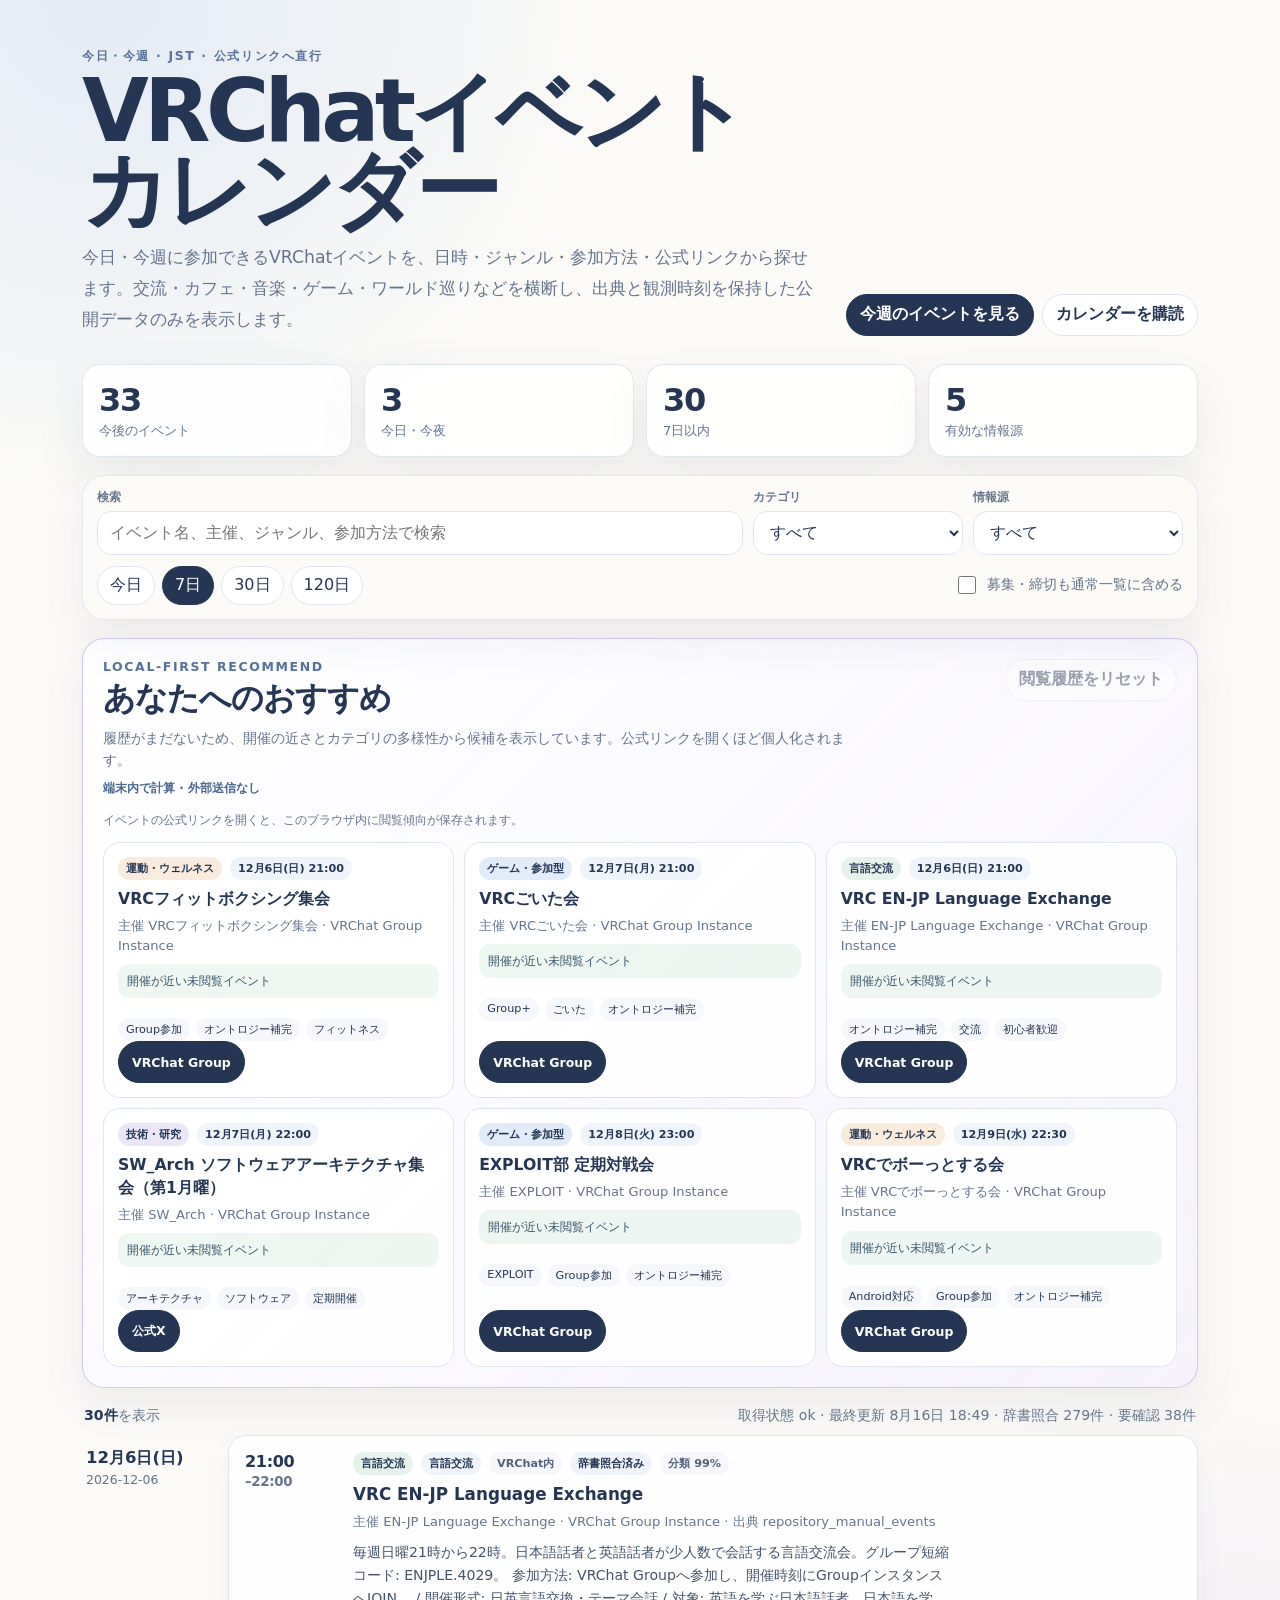
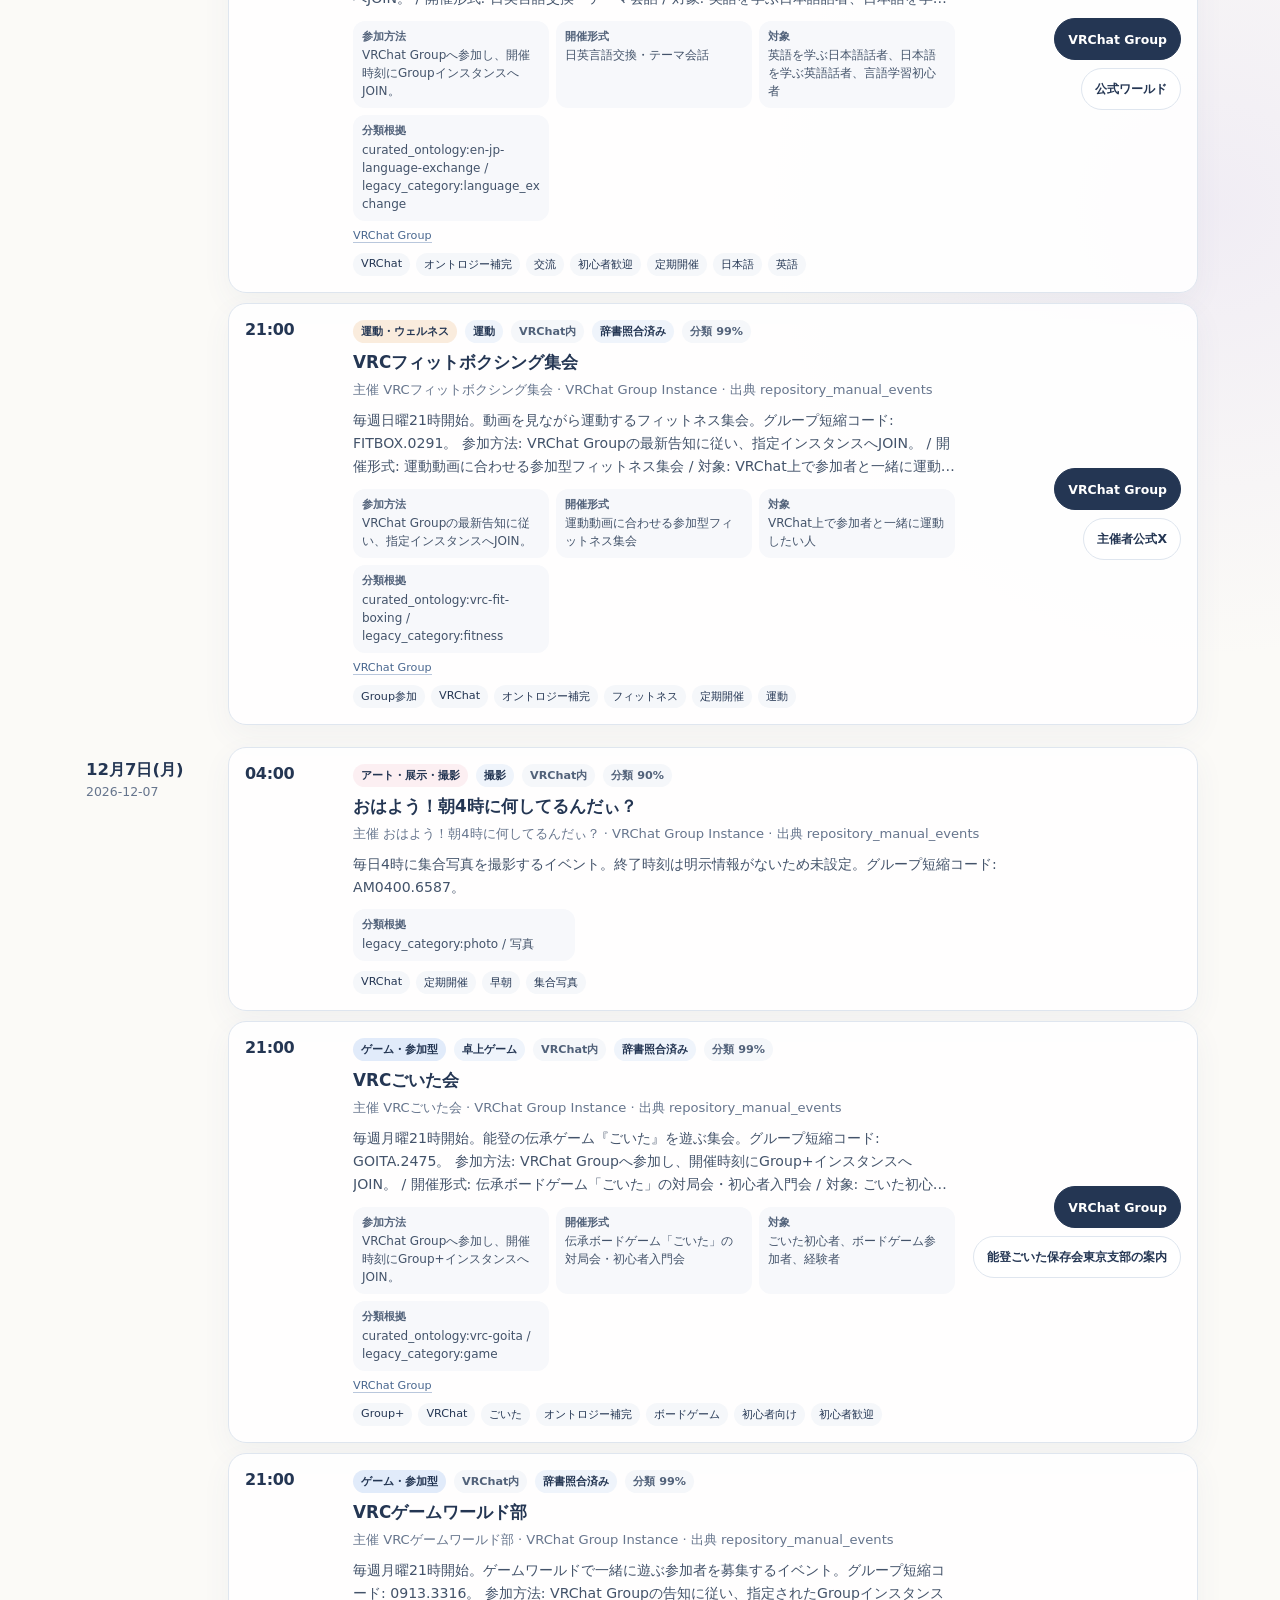
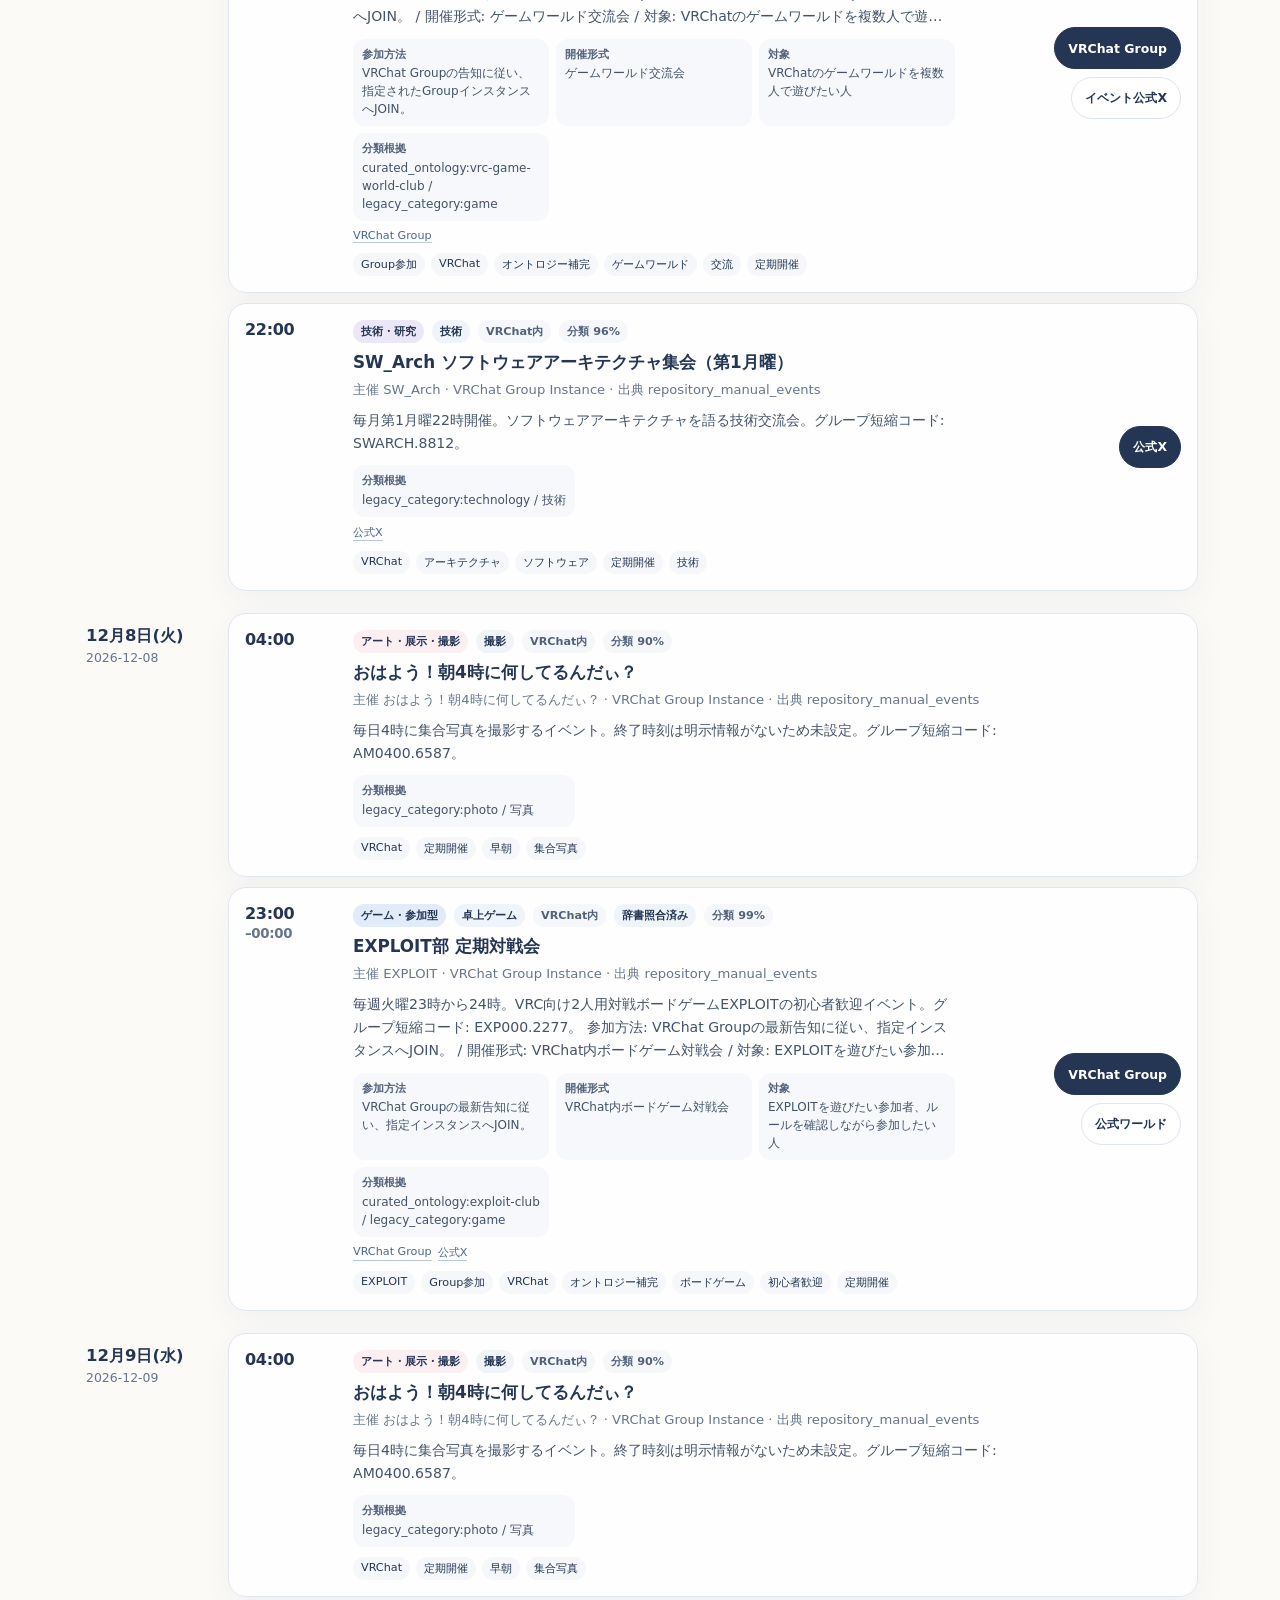
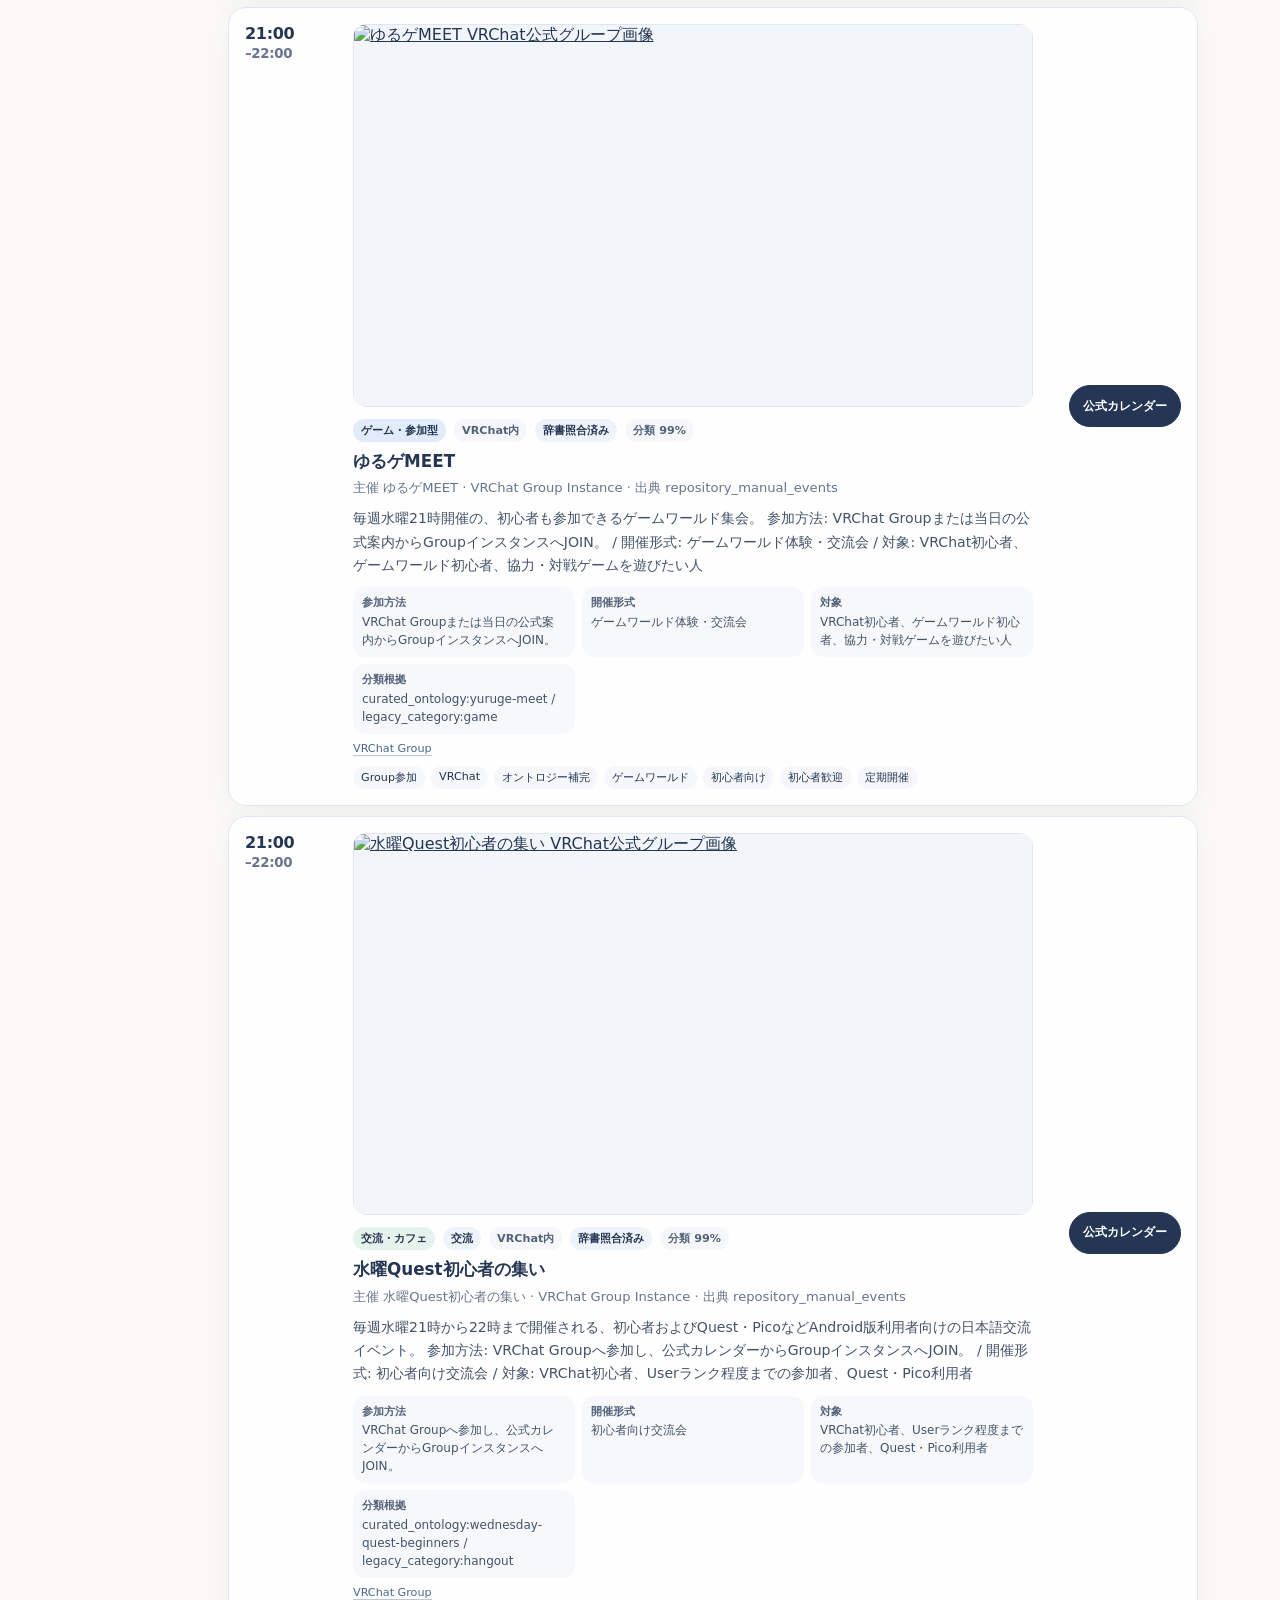
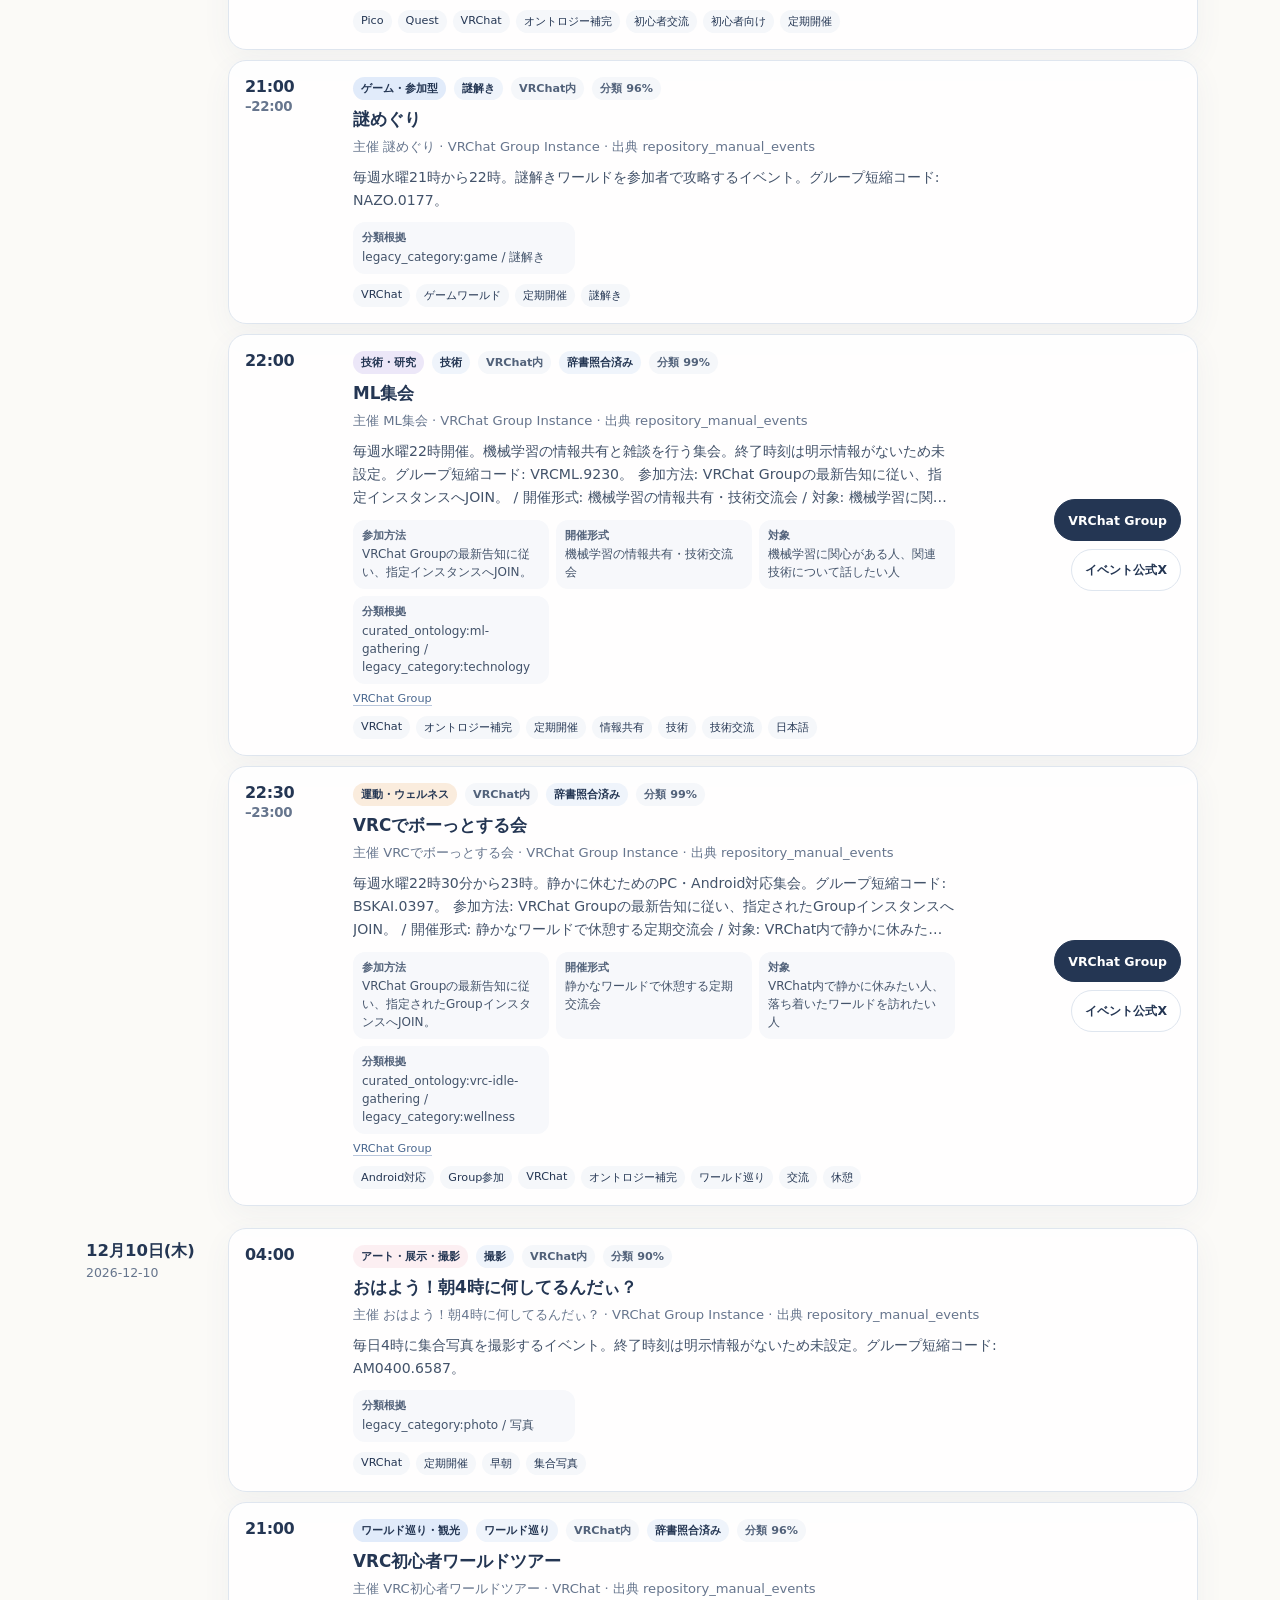
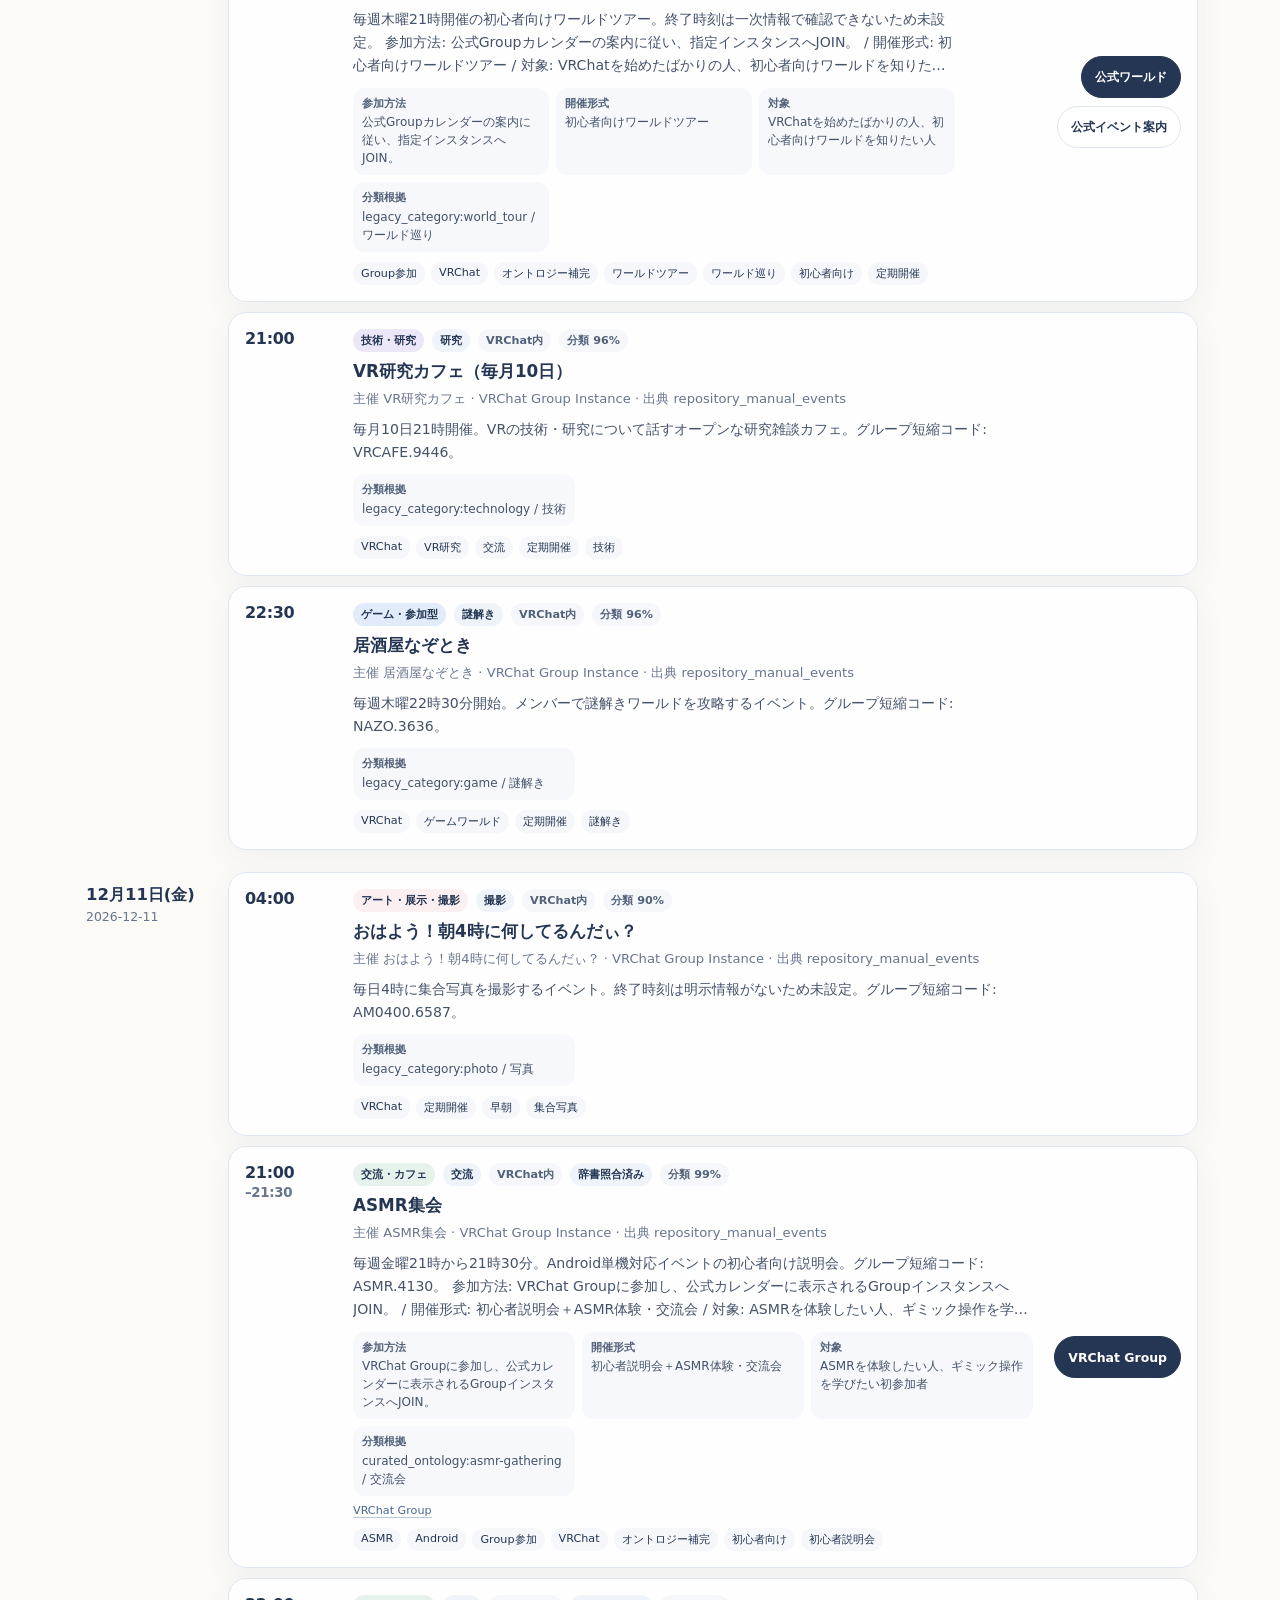
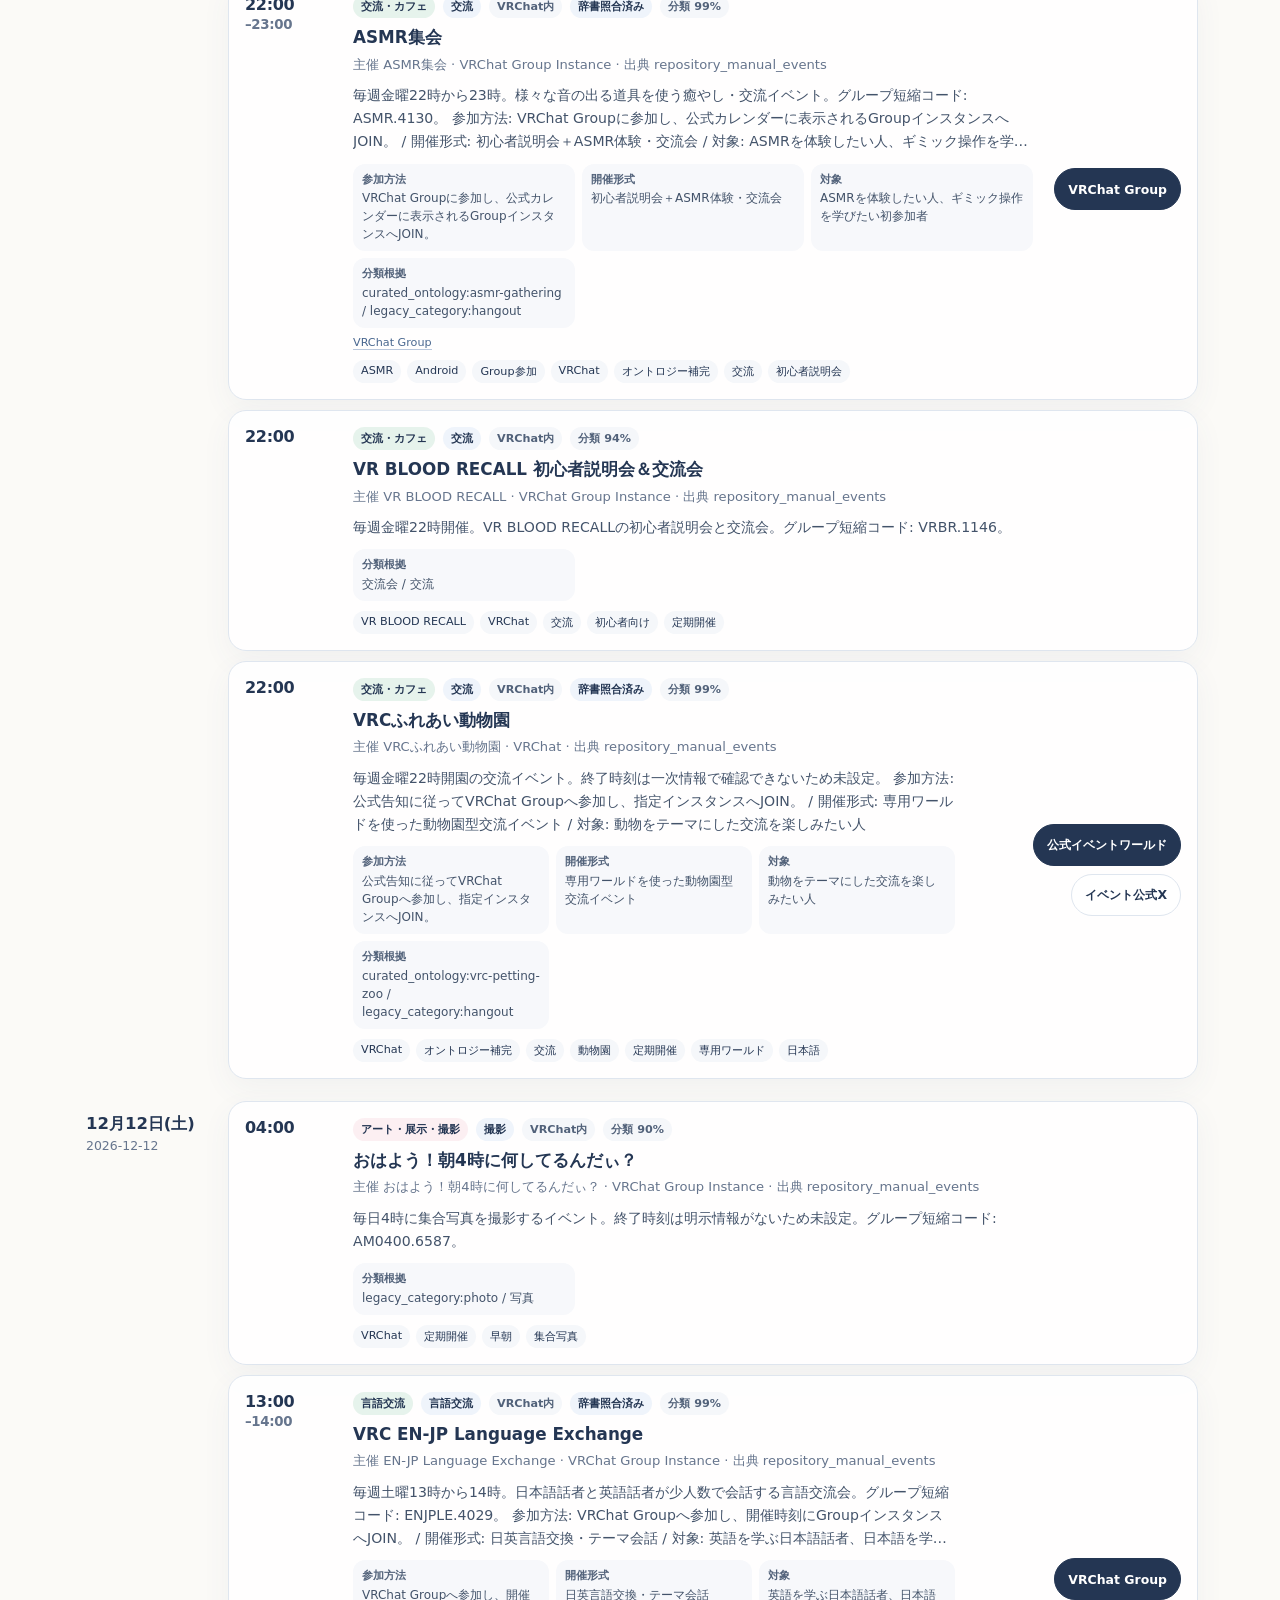
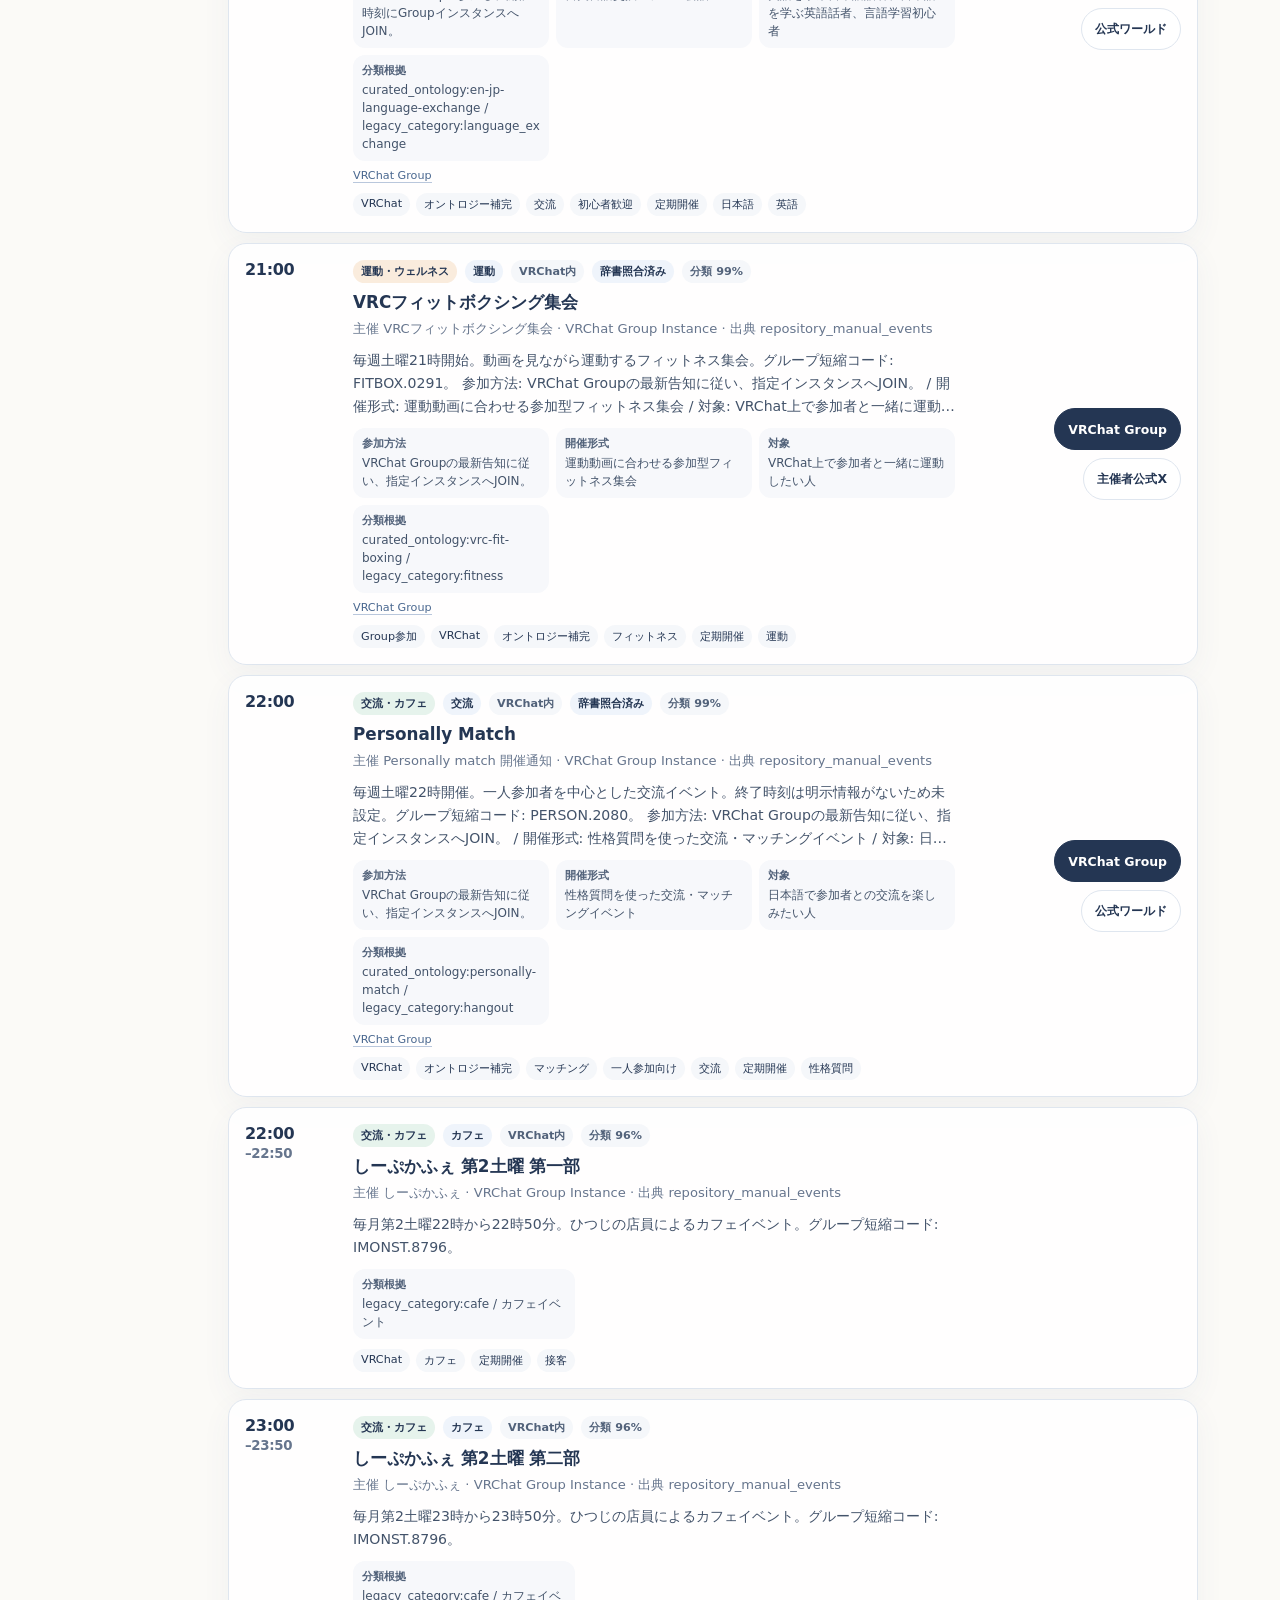
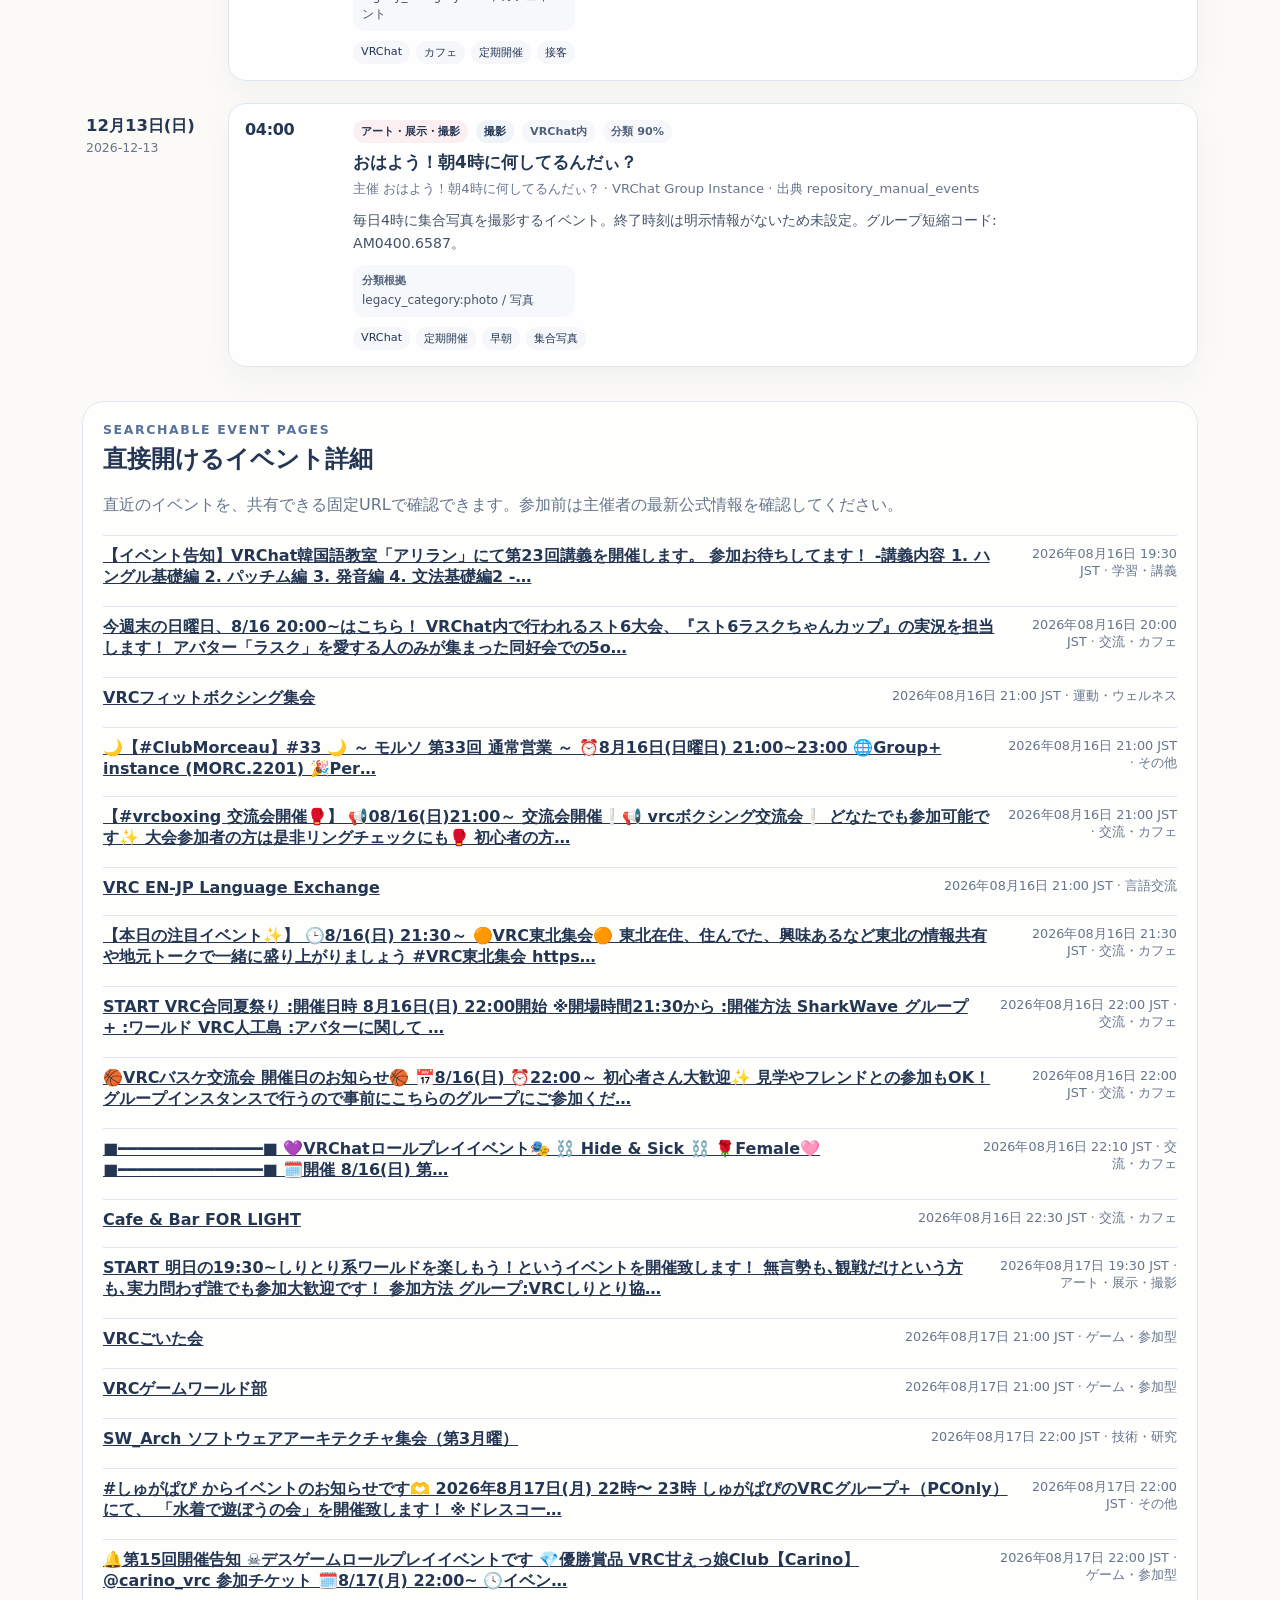
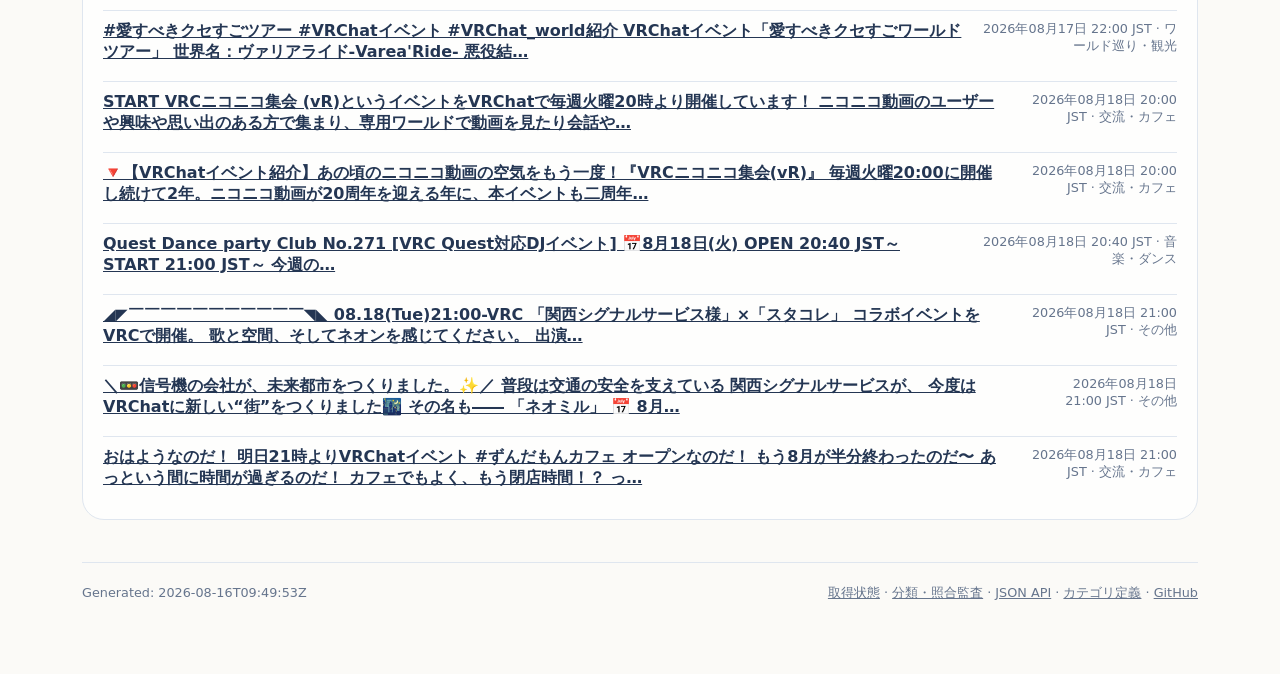
==== index.html @ 9d9a78cf "chore: publish canonical public snapshot [skip ci]" ====
<!doctype html>
<html lang="ja">
<head>
<meta charset="utf-8">
<meta name="viewport" content="width=device-width,initial-scale=1">
<meta name="description" content="VRChatの公開イベントを実表示データ由来のカテゴリオントロジーで分類し、公式リンクと参加方法付きで探せるカレンダー。端末内の閲覧履歴だけを使うレコメンドに対応。">
<meta name="app-build" content="2026-08-03-local-history-recommend-v2">
<meta name="robots" content="index,follow,max-image-preview:large,max-snippet:-1,max-video-preview:-1">
<link rel="canonical" href="https://kafka2306.github.io/vrc_cast_event_calender/">
<meta property="og:type" content="website">
<meta property="og:locale" content="ja_JP">
<meta property="og:site_name" content="VRChatイベントカレンダー">
<meta property="og:title" content="VRChatイベントカレンダー｜今日・今週のイベントを探す">
<meta property="og:description" content="今日・今週に参加できるVRChatイベントを、日時・ジャンル・参加方法・公式リンクから探せる公開カレンダー。">
<meta property="og:url" content="https://kafka2306.github.io/vrc_cast_event_calender/">
<meta name="twitter:card" content="summary">
<meta name="twitter:title" content="VRChatイベントカレンダー｜今日・今週のイベントを探す">
<meta name="twitter:description" content="今日・今週に参加できるVRChatイベントを、日時・ジャンル・参加方法・公式リンクから探せます。">
<link rel="alternate" type="text/calendar" title="VRChatイベントカレンダー" href="calendar.ics">
<link rel="icon" href="data:,">
<title>VRChatイベントカレンダー｜今日・今週のイベントを探す | VRChat Event Calendar</title>
<style>
:root{--bg:#fbfaf7;--surface:#fff;--ink:#243653;--muted:#66758d;--line:#dfe6ef;--blue:#8fb5ec;--lav:#b9a8e6;--rose:#efb4c1;--mint:#b7dbc8;--apricot:#f3cfaa;--shadow:0 18px 50px rgba(76,91,125,.09);--radius:22px}
*{box-sizing:border-box}html{scroll-behavior:smooth}body{margin:0;min-width:0;overflow-x:hidden;background:radial-gradient(circle at 8% 0%,rgba(143,181,236,.22),transparent 32rem),radial-gradient(circle at 95% 12%,rgba(185,168,230,.16),transparent 28rem),var(--bg);color:var(--ink);font-family:Inter,ui-sans-serif,system-ui,-apple-system,"Noto Sans JP",sans-serif}button,input,select{font:inherit}a{color:inherit}.shell{width:min(1180px,100%);margin:auto;padding:28px clamp(16px,3vw,32px) 72px}.hero{display:grid;grid-template-columns:minmax(0,1fr) auto;gap:24px;align-items:end;padding:20px 0 28px}.eyebrow{font-size:.78rem;font-weight:800;letter-spacing:.13em;color:#58729a}h1{margin:.45rem 0 .8rem;font-size:clamp(2.25rem,7vw,5.4rem);line-height:.91;letter-spacing:-.055em;max-width:900px}.lede{max-width:800px;margin:0;color:var(--muted);font-size:clamp(.98rem,2vw,1.08rem);line-height:1.8}.hero-actions,.event-links{display:flex;gap:8px;flex-wrap:wrap}.hero-actions{justify-content:flex-end}.button,.event-link{display:inline-flex;align-items:center;justify-content:center;min-height:42px;padding:9px 13px;border-radius:999px;border:1px solid var(--line);background:var(--surface);text-decoration:none;font-weight:750;overflow-wrap:anywhere}.button.primary{background:var(--ink);color:white;border-color:var(--ink)}.summary{display:grid;grid-template-columns:repeat(4,minmax(0,1fr));gap:12px;margin-bottom:18px}.metric{min-width:0;background:rgba(255,255,255,.84);border:1px solid rgba(223,230,239,.95);border-radius:18px;padding:16px;box-shadow:var(--shadow)}.metric b{display:block;font-size:clamp(1.35rem,3vw,2rem);letter-spacing:-.04em}.metric span{display:block;margin-top:3px;color:var(--muted);font-size:.82rem;overflow-wrap:anywhere}.controls{position:sticky;top:8px;z-index:10;background:rgba(251,250,247,.9);backdrop-filter:blur(16px);border:1px solid rgba(223,230,239,.9);border-radius:var(--radius);padding:14px;box-shadow:var(--shadow)}.search-row{display:grid;grid-template-columns:minmax(0,2fr) repeat(2,minmax(150px,.65fr));gap:10px}.field{display:grid;gap:6px;min-width:0}.field label{font-size:.73rem;font-weight:800;color:var(--muted)}input[type="search"],select{width:100%;min-width:0;min-height:44px;border:1px solid var(--line);border-radius:14px;background:#fff;color:var(--ink);padding:10px 12px}.filter-row{display:flex;align-items:center;justify-content:space-between;gap:12px;margin-top:11px;flex-wrap:wrap}.chips{display:flex;gap:7px;flex-wrap:wrap;min-width:0}.chip{border:1px solid var(--line);background:#fff;border-radius:999px;padding:8px 12px;color:var(--ink);cursor:pointer}.chip[aria-pressed="true"]{background:var(--ink);border-color:var(--ink);color:#fff}.toggle{display:flex;align-items:center;gap:8px;color:var(--muted);font-size:.86rem}.toggle input{width:18px;height:18px}.statusbar{display:flex;align-items:center;justify-content:space-between;gap:12px;margin:18px 2px 10px;color:var(--muted);font-size:.88rem;flex-wrap:wrap}.statusbar strong{color:var(--ink)}.agenda{display:grid;gap:22px}.day{display:grid;grid-template-columns:128px minmax(0,1fr);gap:18px;align-items:start}.day-label{position:sticky;top:152px;padding:12px 4px}.day-label strong{display:block;font-size:1.03rem}.day-label span{display:block;color:var(--muted);font-size:.78rem;margin-top:3px}.events{display:grid;gap:10px;min-width:0}.event{display:grid;grid-template-columns:92px minmax(0,1fr) minmax(132px,auto);gap:16px;align-items:start;background:rgba(255,255,255,.9);border:1px solid var(--line);border-radius:18px;padding:16px;box-shadow:0 10px 30px rgba(76,91,125,.055);min-width:0}.event:hover{border-color:var(--blue)}.event.low-confidence{border-style:dashed}.event.offline{border-color:rgba(239,180,193,.8)}.time{font-weight:850;letter-spacing:-.02em}.time small{display:block;color:var(--muted);font-weight:600;margin-top:3px}.event-main{min-width:0}.event-top{display:flex;align-items:center;gap:8px;flex-wrap:wrap}.badge{display:inline-flex;align-items:center;max-width:100%;padding:4px 8px;border-radius:999px;background:#eff4fb;font-size:.7rem;font-weight:800;overflow-wrap:anywhere}.badge.community,.badge.language_exchange{background:rgba(183,219,200,.34)}.badge.music,.badge.performance{background:rgba(239,180,193,.3)}.badge.game,.badge.world_tour{background:rgba(143,181,236,.27)}.badge.learning,.badge.technology{background:rgba(185,168,230,.28)}.badge.art{background:rgba(239,180,193,.2)}.badge.wellness{background:rgba(243,207,170,.4)}.badge.recruitment_deadline{background:rgba(239,180,193,.4)}.badge.other{background:#eef1f5}.badge.mode{background:#f5f7fa;color:#52627a}.badge.offline{background:rgba(239,180,193,.5)}.event h2{font-size:1.05rem;line-height:1.45;margin:7px 0 5px;overflow-wrap:anywhere}.meta{color:var(--muted);font-size:.82rem;line-height:1.55;overflow-wrap:anywhere}.description{margin:9px 0 0;color:#43536a;font-size:.88rem;line-height:1.65;display:-webkit-box;-webkit-line-clamp:3;-webkit-box-orient:vertical;overflow:hidden}.details{display:grid;grid-template-columns:repeat(3,minmax(0,1fr));gap:7px;margin-top:10px}.detail{min-width:0;padding:8px 9px;border-radius:12px;background:#f7f8fb;color:#43536a;font-size:.75rem;line-height:1.5;overflow-wrap:anywhere}.detail b{display:block;color:#52627a;font-size:.66rem;margin-bottom:2px}.tags{display:flex;gap:6px;flex-wrap:wrap;margin-top:10px}.tag{font-size:.7rem;background:#f5f7fa;border-radius:999px;padding:4px 8px;overflow-wrap:anywhere}.event-links{align-self:center;justify-content:flex-end;max-width:210px}.event-link{font-size:.78rem;text-align:center}.event-link.primary{background:var(--ink);border-color:var(--ink);color:#fff}.empty{border:1px dashed #b9c7dc;border-radius:var(--radius);padding:52px 20px;text-align:center;color:var(--muted);background:rgba(255,255,255,.65)}footer{margin-top:42px;padding-top:22px;border-top:1px solid var(--line);display:flex;justify-content:space-between;gap:16px;flex-wrap:wrap;color:var(--muted);font-size:.8rem;overflow-wrap:anywhere}@media(max-width:920px){.event{grid-template-columns:76px minmax(0,1fr)}.event-links{grid-column:2;justify-content:flex-start;max-width:none}}@media(max-width:820px){.hero{grid-template-columns:1fr}.hero-actions{justify-content:flex-start}.summary{grid-template-columns:repeat(2,minmax(0,1fr))}.search-row{grid-template-columns:1fr}.controls{position:static}.day{grid-template-columns:1fr;gap:8px}.day-label{position:static;padding:8px 2px 0}.details{grid-template-columns:1fr}}@media(max-width:480px){.shell{padding-inline:12px}.summary{grid-template-columns:1fr 1fr}.event{grid-template-columns:1fr;gap:8px}.event-links{grid-column:1}.time small{display:inline;margin-left:6px}}@media(prefers-reduced-motion:reduce){html{scroll-behavior:auto}}
.event-media-link{display:block;border-radius:14px;overflow:hidden;margin-bottom:12px}.event-media{display:block;width:100%;aspect-ratio:16/9;object-fit:cover;border:1px solid var(--line);background:#f2f5f9;transition:transform .18s ease}.event-media-link:hover .event-media{transform:scale(1.015)}.asset-proof{display:flex;gap:6px;flex-wrap:wrap;margin-top:8px}.asset-proof a{font-size:.7rem;color:#49678f;text-decoration:none;border-bottom:1px solid #b9c7dc}.asset-proof a:hover{border-color:#49678f}
.recommendations{margin:18px 0 6px;padding:20px;border:1px solid rgba(185,168,230,.58);border-radius:var(--radius);background:linear-gradient(135deg,rgba(255,255,255,.94),rgba(244,241,252,.88));box-shadow:var(--shadow)}.recommendations[hidden]{display:none}.recommendations-head{display:flex;align-items:flex-start;justify-content:space-between;gap:16px;flex-wrap:wrap}.recommendations h2{margin:3px 0 6px;font-size:clamp(1.35rem,3vw,2rem);letter-spacing:-.03em}.recommendations-description{margin:0;color:var(--muted);font-size:.86rem;line-height:1.65;max-width:760px}.privacy-note{display:inline-flex;align-items:center;gap:6px;margin-top:8px;color:#49678f;font-size:.75rem;font-weight:750}.secondary-button{display:inline-flex;align-items:center;justify-content:center;min-height:42px;padding:9px 13px;border-radius:999px;border:1px solid var(--line);background:var(--surface);color:var(--ink);font-weight:750;cursor:pointer}.secondary-button:disabled{opacity:.45;cursor:not-allowed}.history-summary{display:flex;align-items:center;gap:7px;flex-wrap:wrap;margin:15px 0 13px;color:var(--muted);font-size:.78rem}.history-chip{max-width:min(260px,100%);padding:5px 8px;border-radius:999px;background:rgba(185,168,230,.18);color:#43536a;white-space:nowrap;overflow:hidden;text-overflow:ellipsis}.recommendation-grid{display:grid;grid-template-columns:repeat(3,minmax(0,1fr));gap:10px}.recommendation-card{display:flex;flex-direction:column;min-width:0;border:1px solid var(--line);border-radius:17px;padding:14px;background:rgba(255,255,255,.92)}.recommendation-card:hover{border-color:var(--lav)}.recommendation-card h3{margin:8px 0 5px;font-size:.98rem;line-height:1.45;overflow-wrap:anywhere}.recommendation-card .meta{margin-bottom:8px}.recommendation-reason{margin:0 0 10px;padding:8px 9px;border-radius:11px;background:rgba(183,219,200,.24);color:#39566a;font-size:.75rem;line-height:1.5}.recommendation-card .event-link{margin-top:auto;align-self:flex-start}.recommendation-empty{grid-column:1/-1;padding:20px;border:1px dashed #b9c7dc;border-radius:15px;color:var(--muted);line-height:1.7;text-align:center;background:rgba(255,255,255,.62)}
@media(max-width:920px){.recommendation-grid{grid-template-columns:repeat(2,minmax(0,1fr))}}@media(max-width:560px){.recommendations{padding:15px}.recommendation-grid{grid-template-columns:1fr}}@media(prefers-reduced-motion:reduce){.event-media{transition:none}}
.search-entry{margin-top:34px;padding:20px;border:1px solid var(--line);border-radius:var(--radius);background:rgba(255,255,255,.82)}.search-entry h2{margin:.4rem 0}.search-entry p{color:var(--muted);line-height:1.7}.search-entry ul{list-style:none;padding:0;margin:16px 0 0;display:grid;gap:8px}.search-entry li{display:flex;justify-content:space-between;gap:16px;padding:10px 0;border-top:1px solid var(--line)}.search-entry li a{font-weight:800}.search-entry li span{color:var(--muted);font-size:.8rem;text-align:right}@media(max-width:680px){.search-entry li{display:grid;gap:4px}.search-entry li span{text-align:left}}
</style>
<script src="analytics.js" data-config="analytics-config.json" defer></script>
</head>
<body>
<main class="shell">
<section class="hero"><div><div class="eyebrow">今日・今週 · JST · 公式リンクへ直行</div><h1>VRChatイベントカレンダー</h1><p class="lede">今日・今週に参加できるVRChatイベントを、日時・ジャンル・参加方法・公式リンクから探せます。交流・カフェ・音楽・ゲーム・ワールド巡りなどを横断し、出典と観測時刻を保持した公開データのみを表示します。</p></div><div class="hero-actions"><a class="button primary" href="#agenda">今週のイベントを見る</a><a class="button" href="calendar.ics" data-track="calendar_download">カレンダーを購読</a></div></section>
<section class="summary" aria-label="集計"><div class="metric"><b id="metric-total">—</b><span>今後のイベント</span></div><div class="metric"><b id="metric-today">—</b><span>今日・今夜</span></div><div class="metric"><b id="metric-week">—</b><span>7日以内</span></div><div class="metric"><b id="metric-sources">—</b><span>有効な情報源</span></div></section>
<section class="controls" aria-label="イベント絞り込み"><div class="search-row"><div class="field"><label for="q">検索</label><input id="q" type="search" autocomplete="off" placeholder="イベント名、主催、ジャンル、参加方法で検索"></div><div class="field"><label for="category">カテゴリ</label><select id="category"><option value="all">すべて</option></select></div><div class="field"><label for="source">情報源</label><select id="source"><option value="all">すべて</option></select></div></div><div class="filter-row"><div class="chips" role="group" aria-label="期間"><button class="chip" data-range="today" aria-pressed="false">今日</button><button class="chip" data-range="week" aria-pressed="true">7日</button><button class="chip" data-range="month" aria-pressed="false">30日</button><button class="chip" data-range="all" aria-pressed="false">120日</button></div><label class="toggle"><input id="include-deadlines" type="checkbox"> 募集・締切も通常一覧に含める</label></div></section>
<section id="recommendations" class="recommendations" aria-labelledby="recommendation-title" hidden>
  <div class="recommendations-head">
    <div><div class="eyebrow">LOCAL-FIRST RECOMMEND</div><h2 id="recommendation-title">あなたへのおすすめ</h2><p id="recommendation-status" class="recommendations-description">この端末の閲覧履歴からおすすめを準備しています。</p><span class="privacy-note">端末内で計算 · 外部送信なし</span></div>
    <button id="reset-history" class="secondary-button" type="button">閲覧履歴をリセット</button>
  </div>
  <div id="history-summary" class="history-summary" aria-live="polite"></div>
  <div id="recommendation-grid" class="recommendation-grid"></div>
</section>
<div class="statusbar"><div><strong id="result-count">0件</strong>を表示</div><div id="health">データ読込中</div></div><div id="agenda" class="agenda" aria-live="polite"></div>
<!-- searchable-events:start -->
<section class="search-entry" aria-labelledby="search-entry-title"><div class="eyebrow">SEARCHABLE EVENT PAGES</div><h2 id="search-entry-title">直接開けるイベント詳細</h2><p>直近のイベントを、共有できる固定URLで確認できます。参加前は主催者の最新公式情報を確認してください。</p><ul><li><a href="events/occ_29a1f8637d80d492b4ff/" data-track="event_detail_open" data-event-id="occ_29a1f8637d80d492b4ff" data-category="learning">【イベント告知】VRChat韓国語教室「アリラン」にて第23回講義を開催します。 参加お待ちしてます！ -講義内容 1. ハングル基礎編 2. パッチム編 3. 発音編 4. 文法基礎編2 -…</a><span>2026年08月16日 19:30 JST · 学習・講義</span></li><li><a href="events/85b8c73af7529b1d0627/" data-track="event_detail_open" data-event-id="85b8c73af7529b1d0627" data-category="community">今週末の日曜日、8/16 20:00~はこちら！ VRChat内で行われるスト6大会、『スト6ラスクちゃんカップ』の実況を担当します！ アバター「ラスク」を愛する人のみが集まった同好会での5o…</a><span>2026年08月16日 20:00 JST · 交流・カフェ</span></li><li><a href="events/38fc030a31cf1bd91de1/" data-track="event_detail_open" data-event-id="38fc030a31cf1bd91de1" data-category="wellness">VRCフィットボクシング集会</a><span>2026年08月16日 21:00 JST · 運動・ウェルネス</span></li><li><a href="events/91ca3c9a2627a011e407/" data-track="event_detail_open" data-event-id="91ca3c9a2627a011e407" data-category="other">🌙【#ClubMorceau】#33 🌙 ～ モルソ 第33回 通常営業 ～ ⏰8月16日(日曜日) 21:00~23:00 🌐Group+ instance (MORC.2201) 🎉Per…</a><span>2026年08月16日 21:00 JST · その他</span></li><li><a href="events/a6ff884da49522f7fd99/" data-track="event_detail_open" data-event-id="a6ff884da49522f7fd99" data-category="community">【#vrcboxing 交流会開催🥊】 📢08/16(日)21:00～ 交流会開催❕📢 vrcボクシング交流会❕ どなたでも参加可能です✨ 大会参加者の方は是非リングチェックにも🥊 初心者の方…</a><span>2026年08月16日 21:00 JST · 交流・カフェ</span></li><li><a href="events/ffe2ff5bbf2bc59dc151/" data-track="event_detail_open" data-event-id="ffe2ff5bbf2bc59dc151" data-category="language_exchange">VRC EN-JP Language Exchange</a><span>2026年08月16日 21:00 JST · 言語交流</span></li><li><a href="events/6d28479ad24fb66a680d/" data-track="event_detail_open" data-event-id="6d28479ad24fb66a680d" data-category="community">【本日の注目イベント✨】 🕒8/16(日) 21:30～ 🟠VRC東北集会🟠 東北在住、住んでた、興味あるなど東北の情報共有や地元トークで一緒に盛り上がりましょう #VRC東北集会 https…</a><span>2026年08月16日 21:30 JST · 交流・カフェ</span></li><li><a href="events/2c0de3c7873112013625/" data-track="event_detail_open" data-event-id="2c0de3c7873112013625" data-category="community">START VRC合同夏祭り :開催日時 8月16日(日) 22:00開始 ※開場時間21:30から :開催方法 SharkWave グループ+ :ワールド VRC人工島 :アバターに関して …</a><span>2026年08月16日 22:00 JST · 交流・カフェ</span></li><li><a href="events/b409bf7d3012d0d627ee/" data-track="event_detail_open" data-event-id="b409bf7d3012d0d627ee" data-category="community">🏀VRCバスケ交流会 開催日のお知らせ🏀 📅8/16(日) ⏰22:00～ 初心者さん大歓迎✨ 見学やフレンドとの参加もOK！ グループインスタンスで行うので事前にこちらのグループにご参加くだ…</a><span>2026年08月16日 22:00 JST · 交流・カフェ</span></li><li><a href="events/f48d855795ca01109725/" data-track="event_detail_open" data-event-id="f48d855795ca01109725" data-category="community">■━━━━━━━━━━━━━━━■ 💜VRChatロールプレイイベント🎭 ⛓️ Hide &amp; Sick ⛓️ 🌹Female🩷 ■━━━━━━━━━━━━━━━■ 🗓️開催 8/16(日) 第…</a><span>2026年08月16日 22:10 JST · 交流・カフェ</span></li><li><a href="events/8ca7c0a4733b4bdb5021/" data-track="event_detail_open" data-event-id="8ca7c0a4733b4bdb5021" data-category="community">Cafe &amp; Bar FOR LIGHT</a><span>2026年08月16日 22:30 JST · 交流・カフェ</span></li><li><a href="events/325910d30f13dddb193c/" data-track="event_detail_open" data-event-id="325910d30f13dddb193c" data-category="art">START 明日の19:30~しりとり系ワールドを楽しもう！というイベントを開催致します！ 無言勢も､観戦だけという方も､実力問わず誰でも参加大歓迎です！ 参加方法 グループ:VRCしりとり協…</a><span>2026年08月17日 19:30 JST · アート・展示・撮影</span></li><li><a href="events/cec86c2a43f112ea1ad5/" data-track="event_detail_open" data-event-id="cec86c2a43f112ea1ad5" data-category="game">VRCごいた会</a><span>2026年08月17日 21:00 JST · ゲーム・参加型</span></li><li><a href="events/d568153633f309ae2821/" data-track="event_detail_open" data-event-id="d568153633f309ae2821" data-category="game">VRCゲームワールド部</a><span>2026年08月17日 21:00 JST · ゲーム・参加型</span></li><li><a href="events/404f760b26ac3aae8a1f/" data-track="event_detail_open" data-event-id="404f760b26ac3aae8a1f" data-category="technology">SW_Arch ソフトウェアアーキテクチャ集会（第3月曜）</a><span>2026年08月17日 22:00 JST · 技術・研究</span></li><li><a href="events/cbfba68a96595f14db5d/" data-track="event_detail_open" data-event-id="cbfba68a96595f14db5d" data-category="other">#しゅがぱぴ からイベントのお知らせです🫶 2026年8月17日(月) 22時〜 23時 しゅがぱぴのVRCグループ+（PCOnly）にて、 「水着で遊ぼうの会」を開催致します！ ※ドレスコー…</a><span>2026年08月17日 22:00 JST · その他</span></li><li><a href="events/f58fe2d3fabb6a9c287a/" data-track="event_detail_open" data-event-id="f58fe2d3fabb6a9c287a" data-category="game">🔔第15回開催告知 ☠️デスゲームロールプレイイベントです 💎優勝賞品 VRC甘えっ娘Club【Carino】 @carino_vrc 参加チケット 🗓️8/17(月) 22:00~ 🕓イベン…</a><span>2026年08月17日 22:00 JST · ゲーム・参加型</span></li><li><a href="events/fbe9374dbd39fe7ab610/" data-track="event_detail_open" data-event-id="fbe9374dbd39fe7ab610" data-category="world_tour">#愛すべきクセすごツアー #VRChatイベント #VRChat_world紹介 VRChatイベント「愛すべきクセすごワールドツアー」 世界名：ヴァリアライド-Varea&#x27;Ride- 悪役結…</a><span>2026年08月17日 22:00 JST · ワールド巡り・観光</span></li><li><a href="events/447ed3c34de08479cc32/" data-track="event_detail_open" data-event-id="447ed3c34de08479cc32" data-category="community">START VRCニコニコ集会 (vR)というイベントをVRChatで毎週火曜20時より開催しています！ ニコニコ動画のユーザーや興味や思い出のある方で集まり、専用ワールドで動画を見たり会話や…</a><span>2026年08月18日 20:00 JST · 交流・カフェ</span></li><li><a href="events/50db74eeae9762b3c775/" data-track="event_detail_open" data-event-id="50db74eeae9762b3c775" data-category="community">🔻【VRChatイベント紹介】あの頃のニコニコ動画の空気をもう一度！『VRCニコニコ集会(vR)』 毎週火曜20:00に開催し続けて2年。ニコニコ動画が20周年を迎える年に、本イベントも二周年…</a><span>2026年08月18日 20:00 JST · 交流・カフェ</span></li><li><a href="events/c9054e1f992e1fb47be3/" data-track="event_detail_open" data-event-id="c9054e1f992e1fb47be3" data-category="music">Quest Dance party Club No.271 [VRC Quest対応DJイベント] 📅8月18日(火) OPEN 20:40 JST～ START 21:00 JST～ 今週の…</a><span>2026年08月18日 20:40 JST · 音楽・ダンス</span></li><li><a href="events/b90f04198a288aa319b7/" data-track="event_detail_open" data-event-id="b90f04198a288aa319b7" data-category="other">◢◤￣￣￣￣￣￣￣￣￣￣￣◥◣ 08.18(Tue)21:00-VRC 「関西シグナルサービス様」×「スタコレ」 コラボイベントをVRCで開催。 歌と空間、そしてネオンを感じてください。 出演…</a><span>2026年08月18日 21:00 JST · その他</span></li><li><a href="events/d0d500c5a475f8ce0ec3/" data-track="event_detail_open" data-event-id="d0d500c5a475f8ce0ec3" data-category="other">＼🚥信号機の会社が、未来都市をつくりました。✨／ 普段は交通の安全を支えている 関西シグナルサービスが、 今度はVRChatに新しい“街”をつくりました🌃 その名も―― 「ネオミル」 📅 8月…</a><span>2026年08月18日 21:00 JST · その他</span></li><li><a href="events/e6d7b86671a378681d6b/" data-track="event_detail_open" data-event-id="e6d7b86671a378681d6b" data-category="community">おはようなのだ！ 明日21時よりVRChatイベント #ずんだもんカフェ オープンなのだ！ もう8月が半分終わったのだ〜 あっという間に時間が過ぎるのだ！ カフェでもよく、もう閉店時間！？ っ…</a><span>2026年08月18日 21:00 JST · 交流・カフェ</span></li></ul></section>
<!-- searchable-events:end -->
<footer><span>Generated: 2026-08-16T09:49:53Z</span><span><a href="health.json">取得状態</a> · <a href="ontology-match-audit.json">分類・照合監査</a> · <a href="events.json">JSON API</a> · <a href="category-ontology.json">カテゴリ定義</a> · <a href="https://github.com/KAFKA2306/cast_event_cal">GitHub</a></span></footer>
</main>
<script>
const fallbackCategories=[
  {id:'community',label:'交流・カフェ'},
  {id:'music',label:'音楽・ダンス'},
  {id:'performance',label:'公演・ショー'},
  {id:'game',label:'ゲーム・参加型'},
  {id:'learning',label:'学習・講義'},
  {id:'technology',label:'技術・研究'},
  {id:'language_exchange',label:'言語交流'},
  {id:'art',label:'アート・展示・撮影'},
  {id:'world_tour',label:'ワールド巡り・観光'},
  {id:'wellness',label:'運動・ウェルネス'},
  {id:'recruitment_deadline',label:'募集・締切'},
  {id:'other',label:'その他'}
];
const STORAGE_KEY='kafka2306-vrc-event-click-history-v2';
const HISTORY_LIMIT=120;
const HISTORY_MAX_AGE_DAYS=180;
const RECOMMENDATION_LIMIT=6;
const HALF_LIFE_DAYS=28;
const MMR_RELEVANCE=0.82;
const state={events:[],health:null,range:'week',categories:fallbackCategories,history:loadHistory(),storageAvailable:true};
const $=s=>document.querySelector(s);
const esc=v=>String(v??'').replace(/[&<>"']/g,c=>({'&':'&amp;','<':'&lt;','>':'&gt;','"':'&quot;',"'":'&#39;'}[c]));
const dateKey=i=>new Intl.DateTimeFormat('sv-SE',{timeZone:'Asia/Tokyo',year:'numeric',month:'2-digit',day:'2-digit'}).format(new Date(i));
const dayLabel=i=>new Intl.DateTimeFormat('ja-JP',{timeZone:'Asia/Tokyo',month:'long',day:'numeric',weekday:'short'}).format(new Date(i));
const timeLabel=i=>new Intl.DateTimeFormat('ja-JP',{timeZone:'Asia/Tokyo',hour:'2-digit',minute:'2-digit',hour12:false}).format(new Date(i));
const legacyCategory={hangout:'community',cafe:'community',orientation:'learning',photo:'art',fitness:'wellness',convention:'performance',event:'other'};
const modeLabels={in_world:'VRChat内',stream:'配信',hybrid:'ハイブリッド',offline:'オフライン',deadline:'締切',unknown:'形態不明'};
const detailLabels={cafe:'カフェ',bar:'バー',social:'交流',hangout:'雑談',cast_service:'接客',dj:'DJ',live_music:'ライブ音楽',dance:'ダンス',theater:'演劇',reading:'朗読',comedy:'お笑い',show:'ショー',mystery:'謎解き',quiz:'クイズ',tabletop:'卓上ゲーム',competition:'競技',auction:'オークション',lecture:'講義',class:'教室',workshop:'勉強会',orientation:'説明会',research:'研究',engineering:'技術',ai:'AI',language_exchange:'言語交流',conversation_practice:'会話練習',exhibition:'展示',photography:'撮影',world_tour:'ワールド巡り',sightseeing:'観光',fitness:'運動',yoga:'ヨガ',relaxation:'リラックス',cast_recruitment:'キャスト募集',staff_recruitment:'スタッフ募集',participant_recruitment:'参加者募集',application_deadline:'応募締切'};
function categoryKey(value){return legacyCategory[value]||value||'other'}
function categoryLabel(event){const key=categoryKey(event.category);return event.category_label||state.categories.find(row=>row.id===key)?.label||key}
function rangeEnd(range){const date=new Date();date.setDate(date.getDate()+(range==='today'?1:range==='week'?7:range==='month'?30:120));return date}
function eventLinks(event){const rows=Array.isArray(event.official_links)?event.official_links:[];const seen=new Set();const seenKinds=new Set();const valid=[];for(const row of rows){const url=String(row?.url||'');const kind=String(row?.kind||'official');if(!url.startsWith('https://'))continue;const key=canonicalLinkKey(url);if(seen.has(key)||(kind==='announcement'&&seenKinds.has('announcement')))continue;seen.add(key);seenKinds.add(kind);valid.push({url,label:String(row?.label||'公式リンク'),kind})}if(!valid.length&&String(event.url||'').startsWith('https://'))valid.push({url:event.url,label:'告知・参加方法',kind:'announcement'});return valid.slice(0,3)}
const normalize=v=>String(v??'').normalize('NFKC').trim().toLocaleLowerCase('ja');
const unique=values=>[...new Set(values.filter(Boolean))];
const weekdayLabel=i=>new Intl.DateTimeFormat('ja-JP',{timeZone:'Asia/Tokyo',weekday:'short'}).format(new Date(i));
const hourJst=i=>Number(new Intl.DateTimeFormat('en-US',{timeZone:'Asia/Tokyo',hour:'2-digit',hour12:false}).format(new Date(i)))%24;
const STOP_TAGS=new Set(['vrchat','vrc','イベント','公式','告知','yahoo!リアルタイム検索','yahooリアルタイム検索']);
function eventId(e){return String(e?.id||e?.source_id||e?.primary_action_url||e?.url||'')}
function eventTitle(e){return String(e?.canonical_name||e?.title||'イベント')}
function timeBand(startsAt){const hour=hourJst(startsAt);if(hour>=5&&hour<11)return'朝';if(hour>=11&&hour<17)return'昼';if(hour>=17&&hour<21)return'夜';return'深夜'}
function addFeature(rows,key,label,weight){const normalized=normalize(key);if(!normalized)return;const existing=rows.find(row=>row.key===normalized);if(existing){existing.weight=Math.max(existing.weight,weight);return}rows.push({key:normalized,label:String(label),weight})}
function eventFeatures(e){const rows=[];const grouped=categoryKey(e.category);addFeature(rows,`group:${grouped}`,categoryLabel(e),2.6);if(e.category_detail)addFeature(rows,`detail:${e.category_detail}`,detailLabels[e.category_detail]||e.category_detail,1.45);if(e.event_mode)addFeature(rows,`mode:${e.event_mode}`,modeLabels[e.event_mode]||e.event_mode,.7);if(e.organizer)addFeature(rows,`organizer:${e.organizer}`,String(e.organizer),2.15);for(const tag of unique(Array.isArray(e.tags)?e.tags.map(String):[]).slice(0,14)){if(STOP_TAGS.has(normalize(tag)))continue;addFeature(rows,`tag:${tag}`,tag,1.35)}if(e.event_format)addFeature(rows,`format:${e.event_format}`,String(e.event_format),1.05);if(e.audience)addFeature(rows,`audience:${e.audience}`,String(e.audience),.9);if(e.location&&normalize(e.location)!=='vrchat')addFeature(rows,`location:${e.location}`,String(e.location),.65);if(e.starts_at){const band=timeBand(e.starts_at);addFeature(rows,`time:${band}`,`${band}開催`,.8);const weekday=weekdayLabel(e.starts_at);addFeature(rows,`weekday:${weekday}`,`${weekday}曜日`,.55)}if(e.source)addFeature(rows,`source:${e.source}`,String(e.source),.25);return rows.slice(0,28)}
function loadHistory(){try{const parsed=JSON.parse(localStorage.getItem(STORAGE_KEY)||'[]');if(!Array.isArray(parsed))return[];const cutoff=Date.now()-HISTORY_MAX_AGE_DAYS*86400000;return parsed.filter(row=>row&&row.id&&row.title&&Number.isFinite(Number(row.count))&&Date.parse(row.viewed_at)>=cutoff).map(row=>({id:String(row.id),title:String(row.title),count:Math.max(1,Number(row.count)),viewed_at:String(row.viewed_at),features:Array.isArray(row.features)?row.features.filter(f=>f&&f.key&&f.label&&Number.isFinite(Number(f.weight))).slice(0,28).map(f=>({key:String(f.key),label:String(f.label),weight:Number(f.weight)})):[]})).sort((a,b)=>Date.parse(b.viewed_at)-Date.parse(a.viewed_at)).slice(0,HISTORY_LIMIT)}catch{return[]}}
function saveHistory(){try{localStorage.setItem(STORAGE_KEY,JSON.stringify(state.history.slice(0,HISTORY_LIMIT)));state.storageAvailable=true}catch{state.storageAvailable=false}}
function recordVisit(id){const e=state.events.find(row=>eventId(row)===String(id));if(!e)return;const existing=state.history.find(row=>row.id===String(id));const record={id:String(id),title:eventTitle(e),count:(existing?.count||0)+1,viewed_at:new Date().toISOString(),features:eventFeatures(e)};state.history=[record,...state.history.filter(row=>row.id!==String(id))].slice(0,HISTORY_LIMIT);saveHistory();renderRecommendations()}
function buildProfile(){const weights=new Map();const now=Date.now();for(const entry of state.history){const ageDays=Math.max(0,(now-Date.parse(entry.viewed_at))/86400000);const decay=2**(-ageDays/HALF_LIFE_DAYS);const interaction=(1+Math.log2(entry.count+1))*decay;for(const feature of entry.features)weights.set(feature.key,(weights.get(feature.key)||0)+feature.weight*interaction)}return{weights}}
function cosineProfile(profile,features){let dot=0,itemNorm=0,profileNorm=0;for(const value of profile.weights.values())profileNorm+=value*value;for(const feature of features){const p=profile.weights.get(feature.key)||0;dot+=p*feature.weight;itemNorm+=feature.weight*feature.weight}return dot&&itemNorm&&profileNorm?dot/(Math.sqrt(itemNorm)*Math.sqrt(profileNorm)):0}
function featureSimilarity(a,b){const left=new Map(a.map(f=>[f.key,f.weight]));const right=new Map(b.map(f=>[f.key,f.weight]));const keys=new Set([...left.keys(),...right.keys()]);let intersection=0,union=0;for(const key of keys){const x=left.get(key)||0,y=right.get(key)||0;intersection+=Math.min(x,y);union+=Math.max(x,y)}return union?intersection/union:0}
function startUtility(e){const days=(new Date(e.starts_at)-new Date())/86400000;if(days<0||days>120)return 0;return 1/(1+days/12)}
function deterministicNovelty(id){let hash=2166136261;for(const char of String(id)){hash^=char.charCodeAt(0);hash=Math.imul(hash,16777619)}return((hash>>>0)%1000)/1000}
function matchedReasons(profile,features){const seen=new Set();return features.map(feature=>({label:feature.label,score:(profile.weights.get(feature.key)||0)*feature.weight,key:feature.key})).filter(row=>row.score>0&&!row.key.startsWith('source:')).sort((a,b)=>b.score-a.score).filter(row=>{const key=normalize(row.label);if(seen.has(key))return false;seen.add(key);return true}).slice(0,2).map(row=>row.label)}
function historyAttr(e){return eventId(e)?` data-event-history-id="${esc(eventId(e))}"`:''}
function recommendationCandidates(){const now=new Date(),end=rangeEnd('all'),includeDeadlines=$('#include-deadlines').checked,profile=buildProfile(),historyIds=new Set(state.history.map(row=>row.id)),hasHistory=state.history.length>0;const scored=state.events.filter(e=>{const start=new Date(e.starts_at);return eventId(e)&&start>=now&&start<=end&&(includeDeadlines||categoryKey(e.category)!=='recruitment_deadline')&&eventLinks(e).length}).map(e=>{const features=eventFeatures(e),affinity=hasHistory?cosineProfile(profile,features):0,soon=startUtility(e),seen=historyIds.has(eventId(e))?1:0,exploration=deterministicNovelty(eventId(e));const score=hasHistory?.83*affinity+.13*soon+.04*exploration-.18*seen:.82*soon+.18*exploration;const matched=matchedReasons(profile,features);const reason=matched.length?`閲覧傾向「${matched.join('・')}」と一致`:seen?'以前に開いたイベント':'開催が近い未閲覧イベント';return{event:e,features,score,reason,seen}}).sort((a,b)=>b.score-a.score||new Date(a.event.starts_at)-new Date(b.event.starts_at));const unseen=scored.filter(row=>!row.seen),pool=unseen.length>=RECOMMENDATION_LIMIT?unseen:scored;const selected=[];while(selected.length<RECOMMENDATION_LIMIT&&pool.length>selected.length){let best=null;for(const candidate of pool){if(selected.includes(candidate))continue;const redundancy=selected.length?Math.max(...selected.map(chosen=>featureSimilarity(candidate.features,chosen.features))):0;const mmr=MMR_RELEVANCE*candidate.score-(1-MMR_RELEVANCE)*redundancy;if(!best||mmr>best.mmr)best={candidate,mmr}}if(!best)break;selected.push(best.candidate)}return selected}
function recommendationHtml(row){const e=row.event,link=eventLinks(e)[0],tags=(e.tags||[]).filter(tag=>!STOP_TAGS.has(normalize(tag))).slice(0,3).map(tag=>`<span class="tag">${esc(tag)}</span>`).join('');return `<article class="recommendation-card"><div class="event-top"><span class="badge ${esc(categoryKey(e.category))}">${esc(categoryLabel(e))}</span><span class="badge">${esc(dayLabel(e.starts_at))} ${esc(timeLabel(e.starts_at))}</span></div><h3>${esc(eventTitle(e))}</h3><div class="meta">${e.organizer?`主催 ${esc(e.organizer)} · `:''}${esc(e.location||'VRChat')}</div><p class="recommendation-reason">${esc(row.reason)}</p>${tags?`<div class="tags">${tags}</div>`:''}<a class="event-link primary" href="${esc(link.url)}" target="_blank" rel="noopener noreferrer"${historyAttr(e)}>${esc(link.label)}</a></article>`}
function renderHistorySummary(){const total=state.history.reduce((sum,row)=>sum+row.count,0),container=$('#history-summary');$('#reset-history').disabled=!total;container.innerHTML='';if(!total){container.textContent='イベントの公式リンクを開くと、このブラウザ内に閲覧傾向が保存されます。';return}container.insertAdjacentHTML('beforeend',`<span>最近見た（計${total}クリック）</span>`);for(const row of state.history.slice(0,5))container.insertAdjacentHTML('beforeend',`<span class="history-chip">${esc(row.title)}${row.count>1?` ×${row.count}`:''}</span>`)}
function renderRecommendations(){const section=$('#recommendations');if(!state.events.length){section.hidden=true;return}const rows=recommendationCandidates(),total=state.history.reduce((sum,row)=>sum+row.count,0);renderHistorySummary();$('#recommendation-status').textContent=total?`この端末の${state.history.length}件の閲覧履歴を時間減衰で学習し、関連度と多様性を両立するよう再ランキングしています。`:'履歴がまだないため、開催の近さとカテゴリの多様性から候補を表示しています。公式リンクを開くほど個人化されます。';if(!state.storageAvailable)$('#recommendation-status').textContent+=' ストレージが制限されているため、履歴はこのページを開いている間だけ保持されます。';$('#recommendation-grid').innerHTML=rows.length?rows.map(recommendationHtml).join(''):'<div class="recommendation-empty">今後120日以内に、公式リンクを持つ推薦候補がありません。</div>';section.hidden=false}
function historyClick(event){const link=event.target.closest('[data-event-history-id]');if(link)recordVisit(link.dataset.eventHistoryId)}
function filtered(){const query=$('#q').value.trim().toLowerCase(),category=$('#category').value,source=$('#source').value,includeDeadlines=$('#include-deadlines').checked,now=new Date(),end=rangeEnd(state.range);return state.events.filter(event=>{const key=categoryKey(event.category),links=eventLinks(event).map(row=>row.label).join(' ');const haystack=[event.title,event.canonical_name,event.organizer,event.location,event.description,event.participation_method,event.event_format,event.audience,event.category,event.category_label,event.category_detail,event.event_mode,event.category_source,...(event.category_evidence||[]),event.source,links,...(event.tags||[])].join(' ').toLowerCase();return new Date(event.starts_at)>=now&&new Date(event.starts_at)<=end&&haystack.includes(query)&&(includeDeadlines||category==='recruitment_deadline'||key!=='recruitment_deadline')&&(category==='all'||key===category)&&(source==='all'||event.source===source)})}
function metrics(){const now=new Date(),day=rangeEnd('today'),week=rangeEnd('week'),future=state.events.filter(event=>new Date(event.starts_at)>=now);$('#metric-total').textContent=future.length;$('#metric-today').textContent=future.filter(event=>new Date(event.starts_at)<=day&&categoryKey(event.category)!=='recruitment_deadline').length;$('#metric-week').textContent=future.filter(event=>new Date(event.starts_at)<=week&&categoryKey(event.category)!=='recruitment_deadline').length;$('#metric-sources').textContent=state.health?.successful_sources??new Set(state.events.map(event=>event.source)).size}
function canonicalLinkKey(raw){try{const u=new URL(String(raw||''));const h=u.hostname.toLowerCase().replace(/^www\./,'');if((h==='x.com'||h==='twitter.com')&&/\/status\/(\d+)/.test(u.pathname))return`x-status:${u.pathname.match(/\/status\/(\d+)/)[1]}`;if(h==='vrchat.com'&&/\/home\/group\/(grp_[a-z0-9-]+)/i.test(u.pathname))return`vrchat-group:${u.pathname.match(/\/home\/group\/(grp_[a-z0-9-]+)/i)[1].toLowerCase()}`;u.hash='';['utm_source','utm_medium','utm_campaign','utm_term','utm_content'].forEach(k=>u.searchParams.delete(k));return u.toString().replace(/\/$/,'')}catch{return String(raw||'')}}
function preferredActionUrl(e){const rows=Array.isArray(e.official_links)?e.official_links:[];const group=rows.find(r=>String(r?.kind||'')==='vrchat_group'&&String(r?.url||'').startsWith('https://vrchat.com/home/group/'));return String(group?.url||e.vrchat_group_url||e.primary_action_url||e.url||'')}
function mediaHtml(e){const url=String(e.preferred_image_url||e.vrchat_group_image_url||e.image_url||'');if(!url.startsWith('https://'))return'';const target=preferredActionUrl(e);const imageKind=String(e.preferred_image_kind||e.image_kind||'');const kind=imageKind==='post_media'?'公式投稿画像':imageKind==='vrchat_group'?'VRChat公式グループ画像':'公式プロフィール画像';const image=`<img class="event-media" src="${esc(url)}" alt="${esc((e.canonical_name||e.title||'イベント')+' '+kind)}" loading="lazy" decoding="async" referrerpolicy="no-referrer">`;return target.startsWith('https://')?`<a class="event-media-link" href="${esc(target)}" target="_blank" rel="noopener noreferrer"${historyAttr(e)} aria-label="${esc((e.canonical_name||e.title||'イベント')+'の参加・募集ページを開く')}">${image}</a>`:image}
function assetProofHtml(e){const rows=[];const links=Array.isArray(e.official_links)?e.official_links:[];const group=links.find(r=>String(r?.kind||'')==='vrchat_group'&&String(r?.url||'').startsWith('https://'));const groupUrl=String(group?.url||e.vrchat_group_url||'');if(groupUrl.startsWith('https://'))rows.push(`<a href="${esc(groupUrl)}" target="_blank" rel="noopener noreferrer"${historyAttr(e)}>VRChat Group</a>`);if(String(e.official_x_url||'').startsWith('https://'))rows.push(`<a href="${esc(e.official_x_url)}" target="_blank" rel="noopener noreferrer"${historyAttr(e)}>公式X</a>`);if(String(e.official_website_url||'').startsWith('https://'))rows.push(`<a href="${esc(e.official_website_url)}" target="_blank" rel="noopener noreferrer"${historyAttr(e)}>公式Web</a>`);const imageUrl=String(e.preferred_image_url||e.vrchat_group_image_url||e.image_url||'');if(imageUrl.includes('webp'))rows.push(`<a href="${esc(imageUrl)}" target="_blank" rel="noopener noreferrer"${historyAttr(e)}>WebP画像</a>`);return rows.length?`<div class="asset-proof">${rows.join('')}</div>`:''}
function detailsHtml(event){const evidence=(event.category_evidence||[]).slice(0,2).map(value=>String(value).replace(/^keyword:[^:]+:/,'')).join(' / ');const rows=[['参加方法',event.participation_method],['開催形式',event.event_format],['対象',event.audience],['分類根拠',evidence]].filter(([,value])=>value);return rows.length?`<div class="details">${rows.map(([key,value])=>`<div class="detail"><b>${esc(key)}</b>${esc(value)}</div>`).join('')}</div>`:''}
function eventHtml(event){const category=categoryKey(event.category),end=event.ends_at?`–${timeLabel(event.ends_at)}`:'',tags=(event.tags||[]).slice(0,7).map(tag=>`<span class="tag">${esc(tag)}</span>`).join(''),links=eventLinks(event),linkHtml=links.map((link,index)=>`<a class="event-link ${index===0?'primary':''}" href="${esc(link.url)}" target="_blank" rel="noopener noreferrer"${historyAttr(event)}>${esc(link.label)}</a>`).join(''),detail=event.category_detail?detailLabels[event.category_detail]||event.category_detail:null,mode=modeLabels[event.event_mode]||event.event_mode,confidence=Number(event.category_confidence);const classes=['event',confidence&&confidence<.6?'low-confidence':'',event.event_mode==='offline'?'offline':''].filter(Boolean).join(' ');return `<article class="${classes}"><div class="time">${timeLabel(event.starts_at)}<small>${esc(end)}</small></div><div class="event-main">${mediaHtml(event)}<div class="event-top"><span class="badge ${esc(category)}">${esc(categoryLabel(event))}</span>${detail?`<span class="badge">${esc(detail)}</span>`:''}${mode?`<span class="badge mode ${event.event_mode==='offline'?'offline':''}">${esc(mode)}</span>`:''}${event.ontology_id?'<span class="badge">辞書照合済み</span>':''}${confidence?`<span class="badge mode">分類 ${Math.round(confidence*100)}%</span>`:''}</div><h2>${esc(event.canonical_name||event.title)}</h2><div class="meta">${event.organizer?`主催 ${esc(event.organizer)} · `:''}${event.location?`${esc(event.location)} · `:''}出典 ${esc(event.source)}</div>${event.description?`<p class="description">${esc(event.description)}</p>`:''}${detailsHtml(event)}${assetProofHtml(event)}${tags?`<div class="tags">${tags}</div>`:''}</div>${linkHtml?`<div class="event-links">${linkHtml}</div>`:''}</article>`}
function renderAgenda(){const rows=filtered();$('#result-count').textContent=`${rows.length}件`;const groups=new Map();for(const event of rows){const key=dateKey(event.starts_at);if(!groups.has(key))groups.set(key,[]);groups.get(key).push(event)}$('#agenda').innerHTML=groups.size?[...groups.values()].map(events=>`<section class="day"><div class="day-label"><strong>${dayLabel(events[0].starts_at)}</strong><span>${dateKey(events[0].starts_at)}</span></div><div class="events">${events.map(eventHtml).join('')}</div></section>`).join(''):'<div class="empty">条件に合う予定はありません。期間または絞り込み条件を変更してください。</div>'}
function render(){renderAgenda();renderRecommendations()}
function buildSources(){const names=[...new Set(state.events.map(event=>event.source).filter(Boolean))].sort();$('#source').innerHTML='<option value="all">すべて</option>'+names.map(name=>`<option value="${esc(name)}">${esc(name)}</option>`).join('')}
function buildCategories(){const rows=state.categories.filter(row=>row.id&&row.id!=='other').concat(state.categories.filter(row=>row.id==='other'));$('#category').innerHTML='<option value="all">すべて</option>'+rows.map(row=>`<option value="${esc(row.id)}">${esc(row.label||row.id)}</option>`).join('')}
function setRange(range){state.range=range;document.querySelectorAll('[data-range]').forEach(button=>button.setAttribute('aria-pressed',String(button.dataset.range===range)));render()}
const categoryRequest=fetch('category-ontology.json',{cache:'no-store'}).then(response=>response.ok?response.json():null).catch(()=>null);
Promise.all([fetch('events.json',{cache:'no-store'}).then(response=>{if(!response.ok)throw Error('events');return response.json()}),fetch('health.json',{cache:'no-store'}).then(response=>{if(!response.ok)throw Error('health');return response.json()}),categoryRequest]).then(([data,health,categoryOntology])=>{state.events=(data.events||[]).sort((left,right)=>new Date(left.starts_at)-new Date(right.starts_at));state.health=health;if(Array.isArray(categoryOntology?.categories))state.categories=categoryOntology.categories.map(row=>({id:String(row.id||''),label:String(row.label||row.id||'')})).filter(row=>row.id);buildCategories();buildSources();metrics();const updated=new Intl.DateTimeFormat('ja-JP',{timeZone:'Asia/Tokyo',month:'short',day:'numeric',hour:'2-digit',minute:'2-digit'}).format(new Date(health.generated_at));const ontology=health.ontology?` · 辞書照合 ${health.ontology.matched_events}件`:'';const classification=health.category_classification?` · 要確認 ${health.category_classification.audit_event_count}件`:'';$('#health').textContent=`取得状態 ${health.status} · 最終更新 ${updated}${ontology}${classification}`;render()}).catch(()=>{$('#health').textContent='データを読み込めませんでした';$('#agenda').innerHTML='<div class="empty">公開データの読込に失敗しました。</div>'});
$('#q').addEventListener('input',render);$('#category').addEventListener('change',render);$('#source').addEventListener('change',render);$('#include-deadlines').addEventListener('change',render);document.querySelectorAll('[data-range]').forEach(button=>button.addEventListener('click',()=>setRange(button.dataset.range)));
$('#reset-history').addEventListener('click',()=>{state.history=[];saveHistory();renderRecommendations()});$('#agenda').addEventListener('click',historyClick);$('#recommendation-grid').addEventListener('click',historyClick);
</script>
</body>
</html>
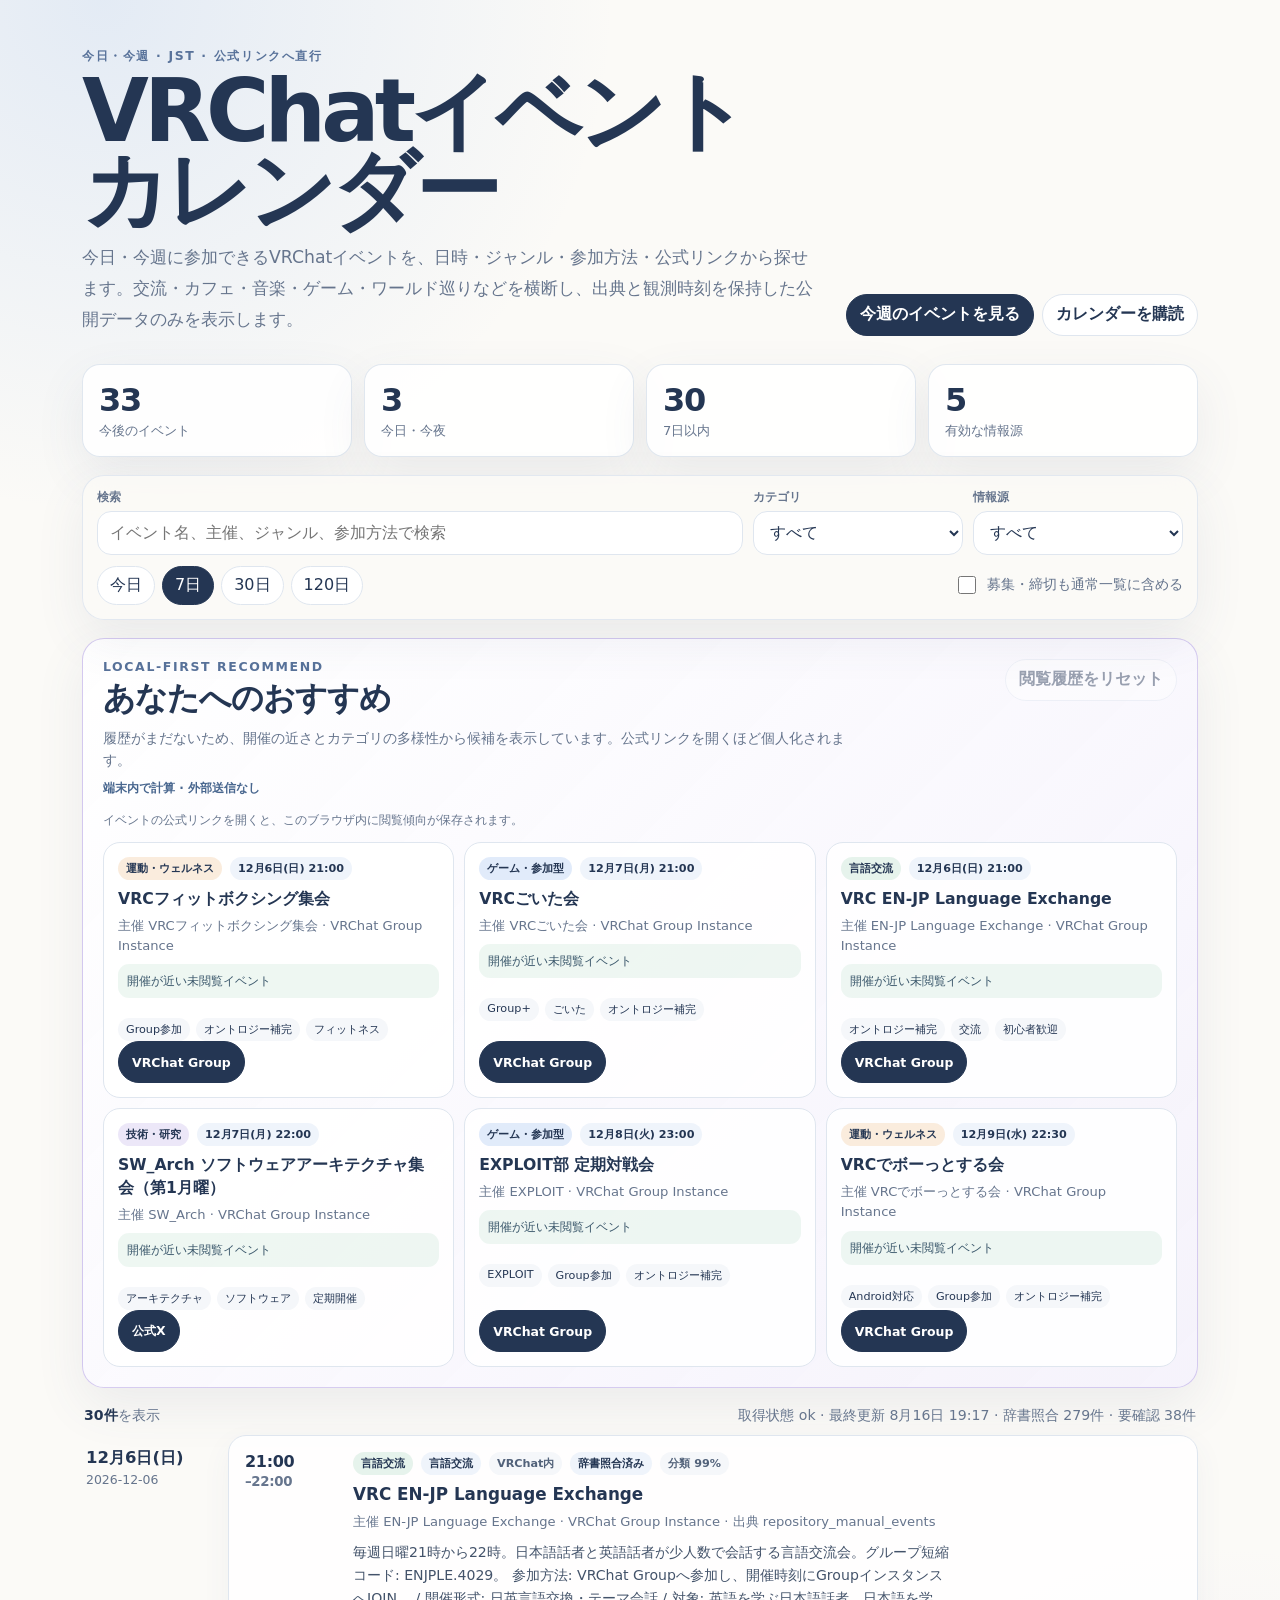
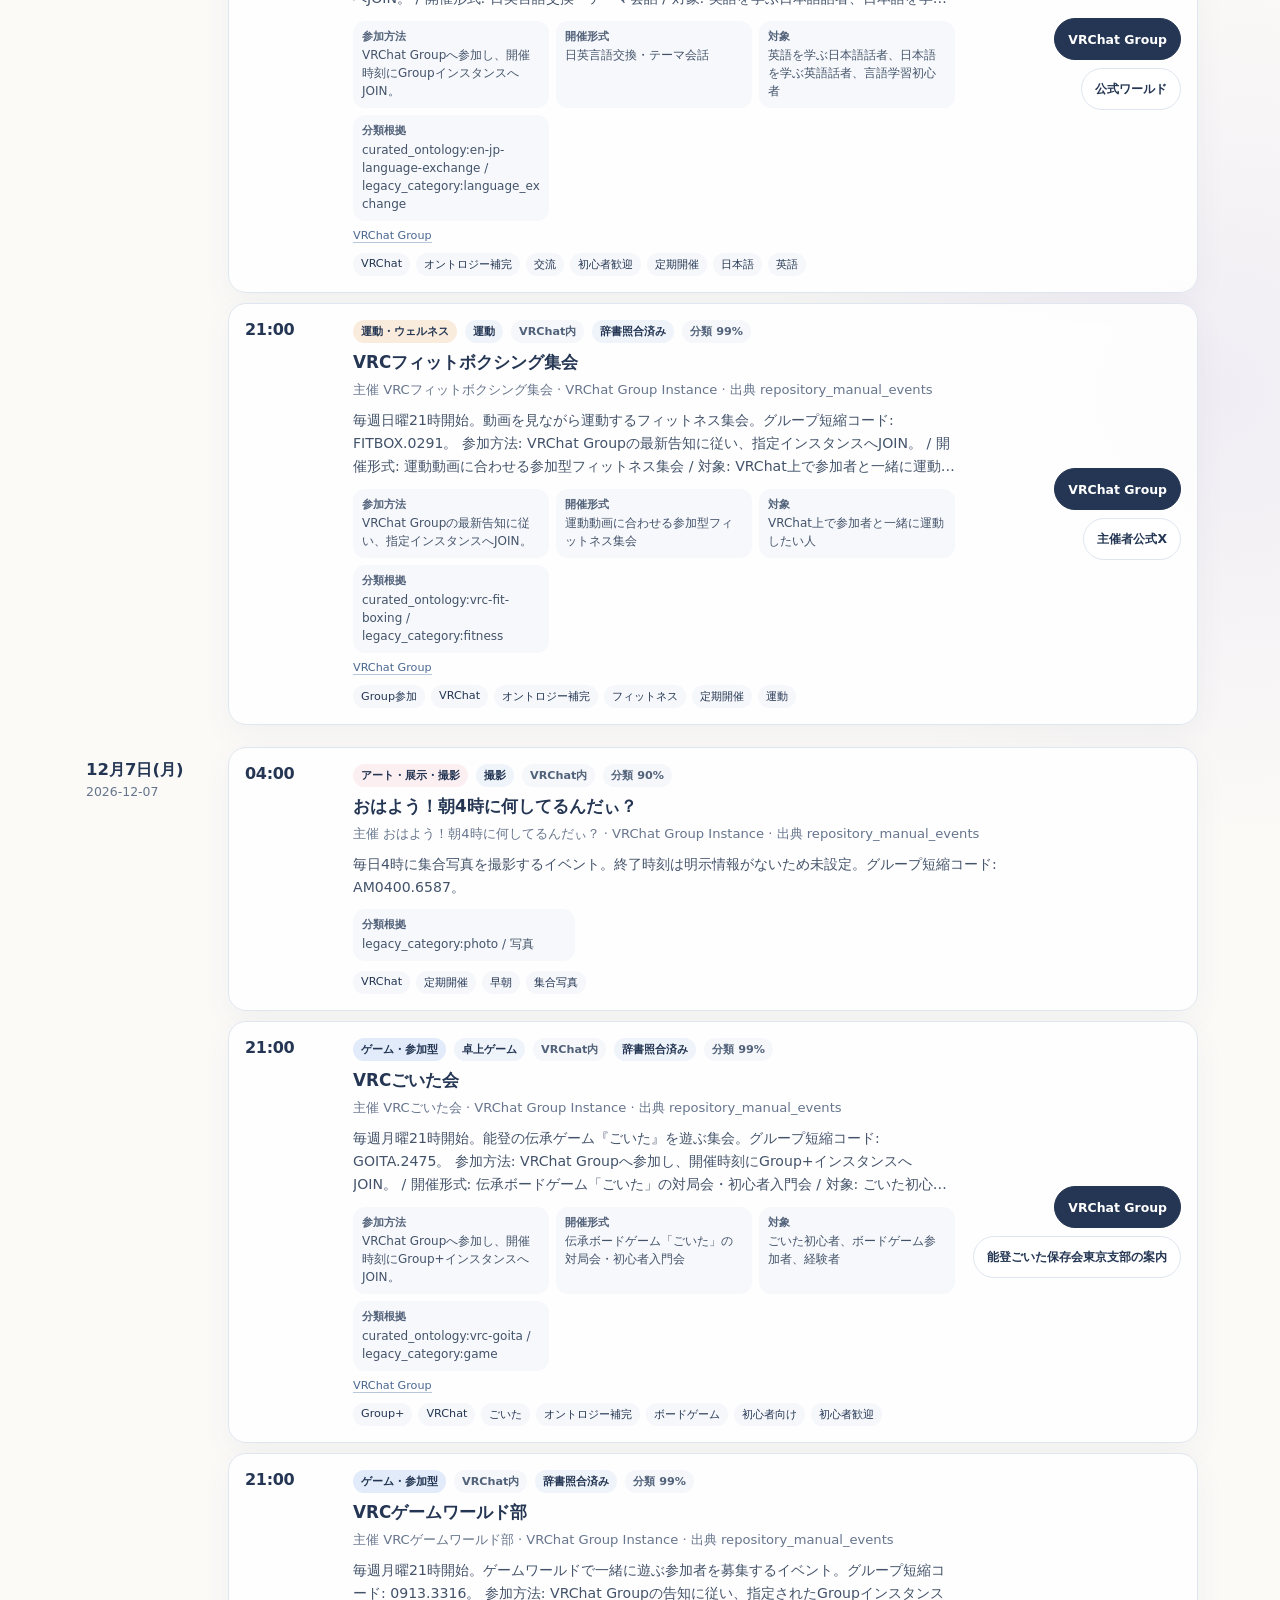
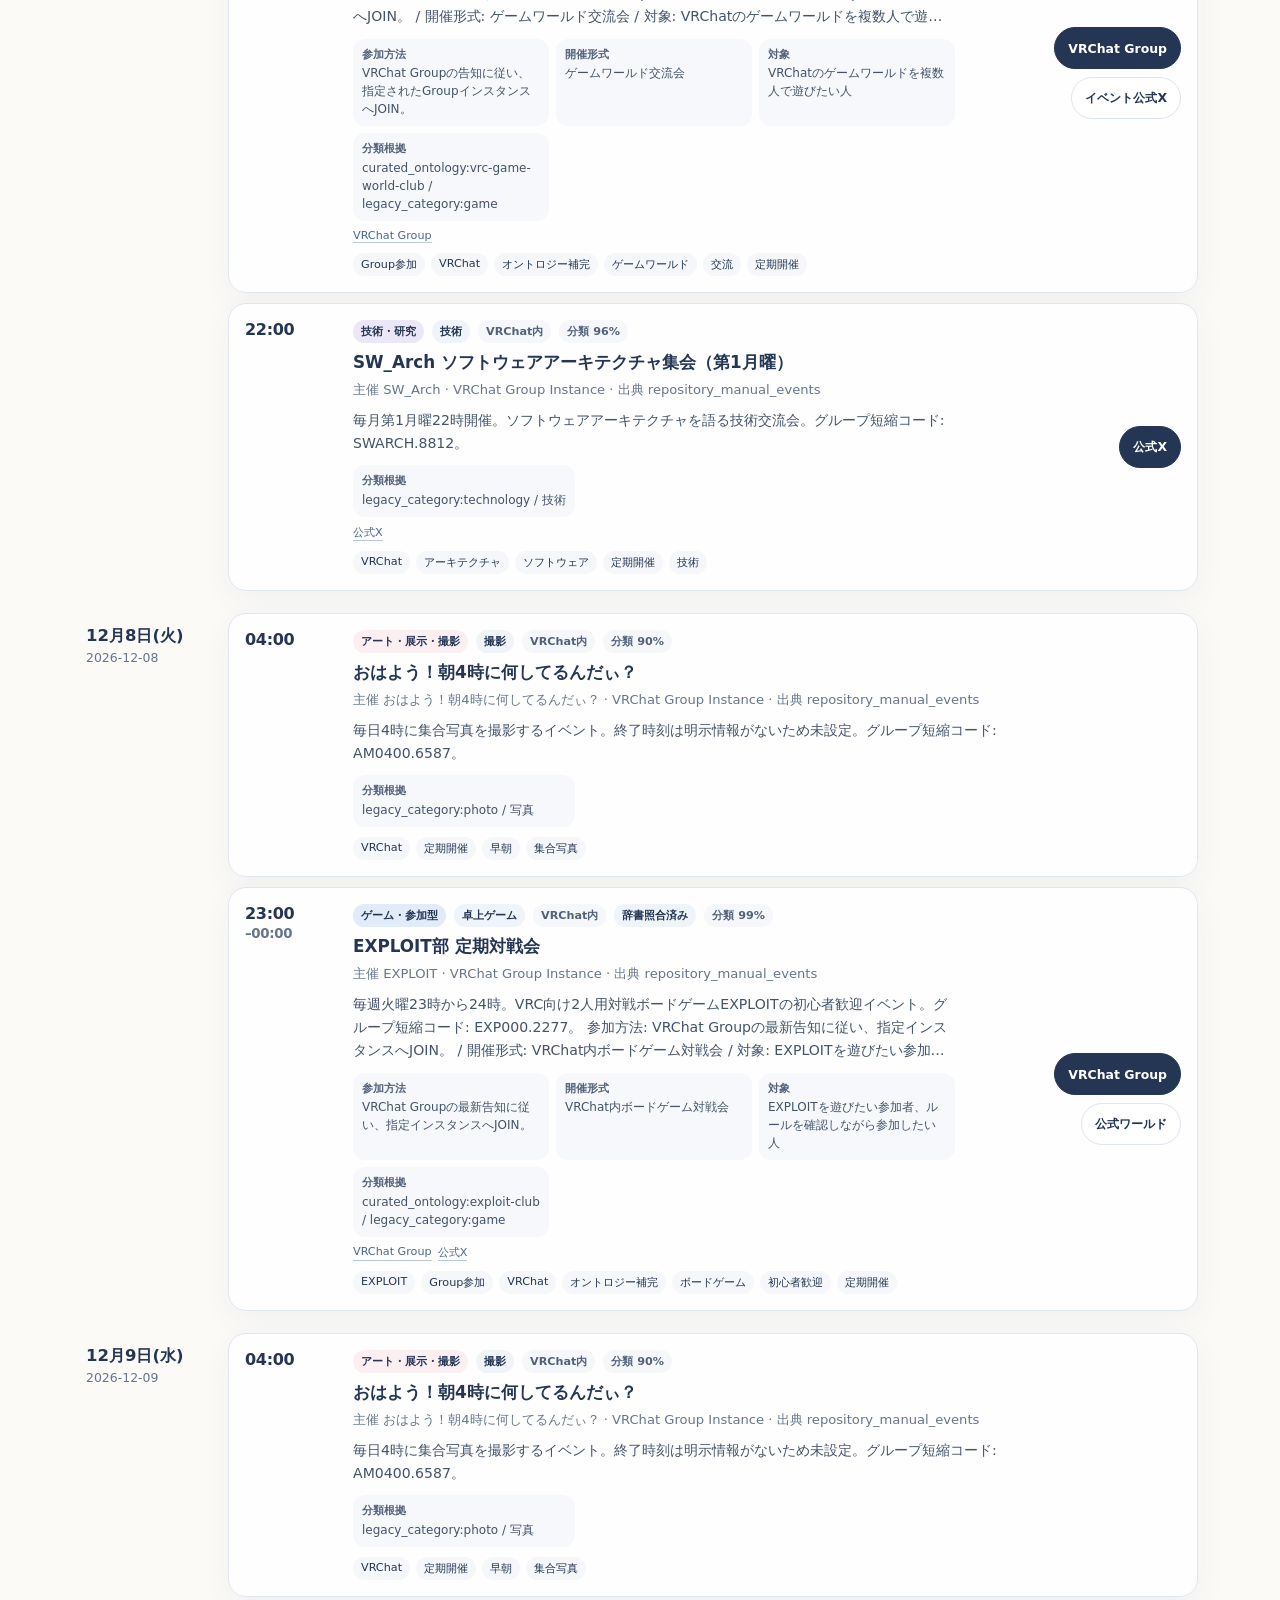
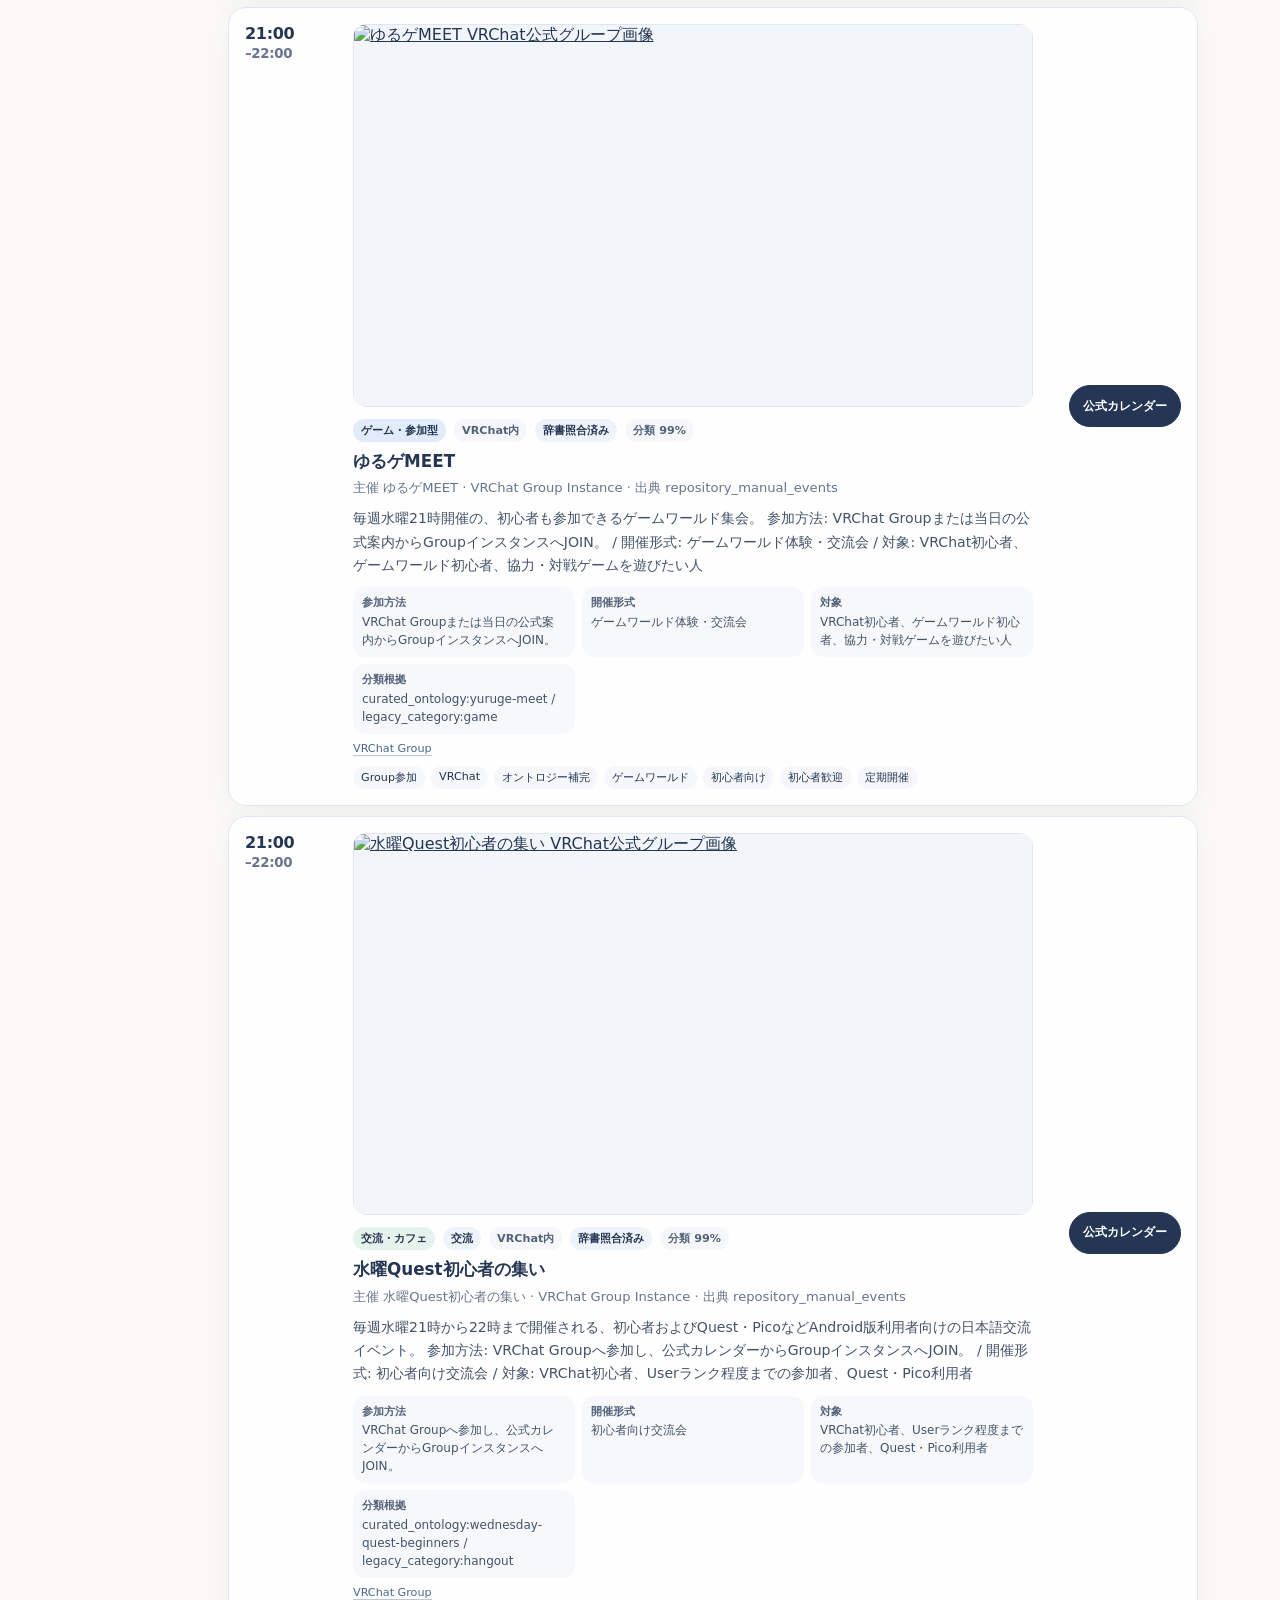
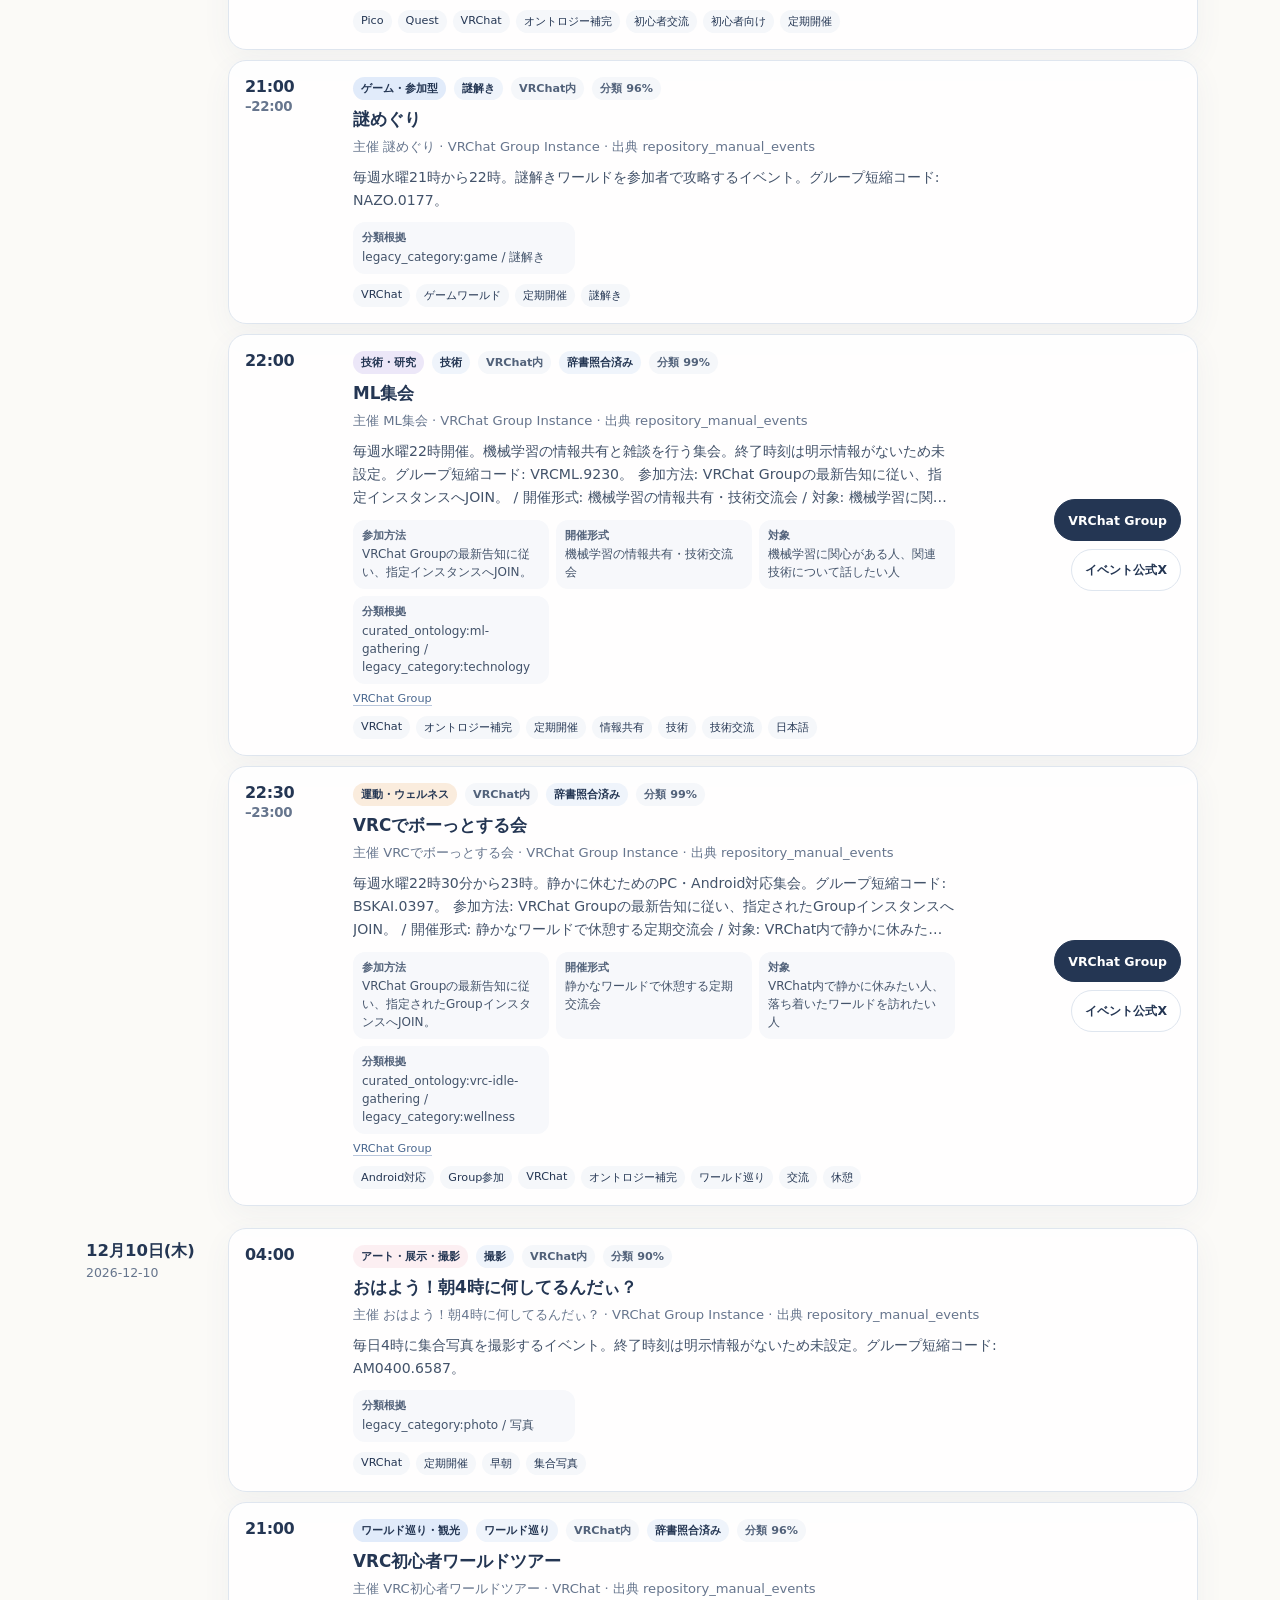
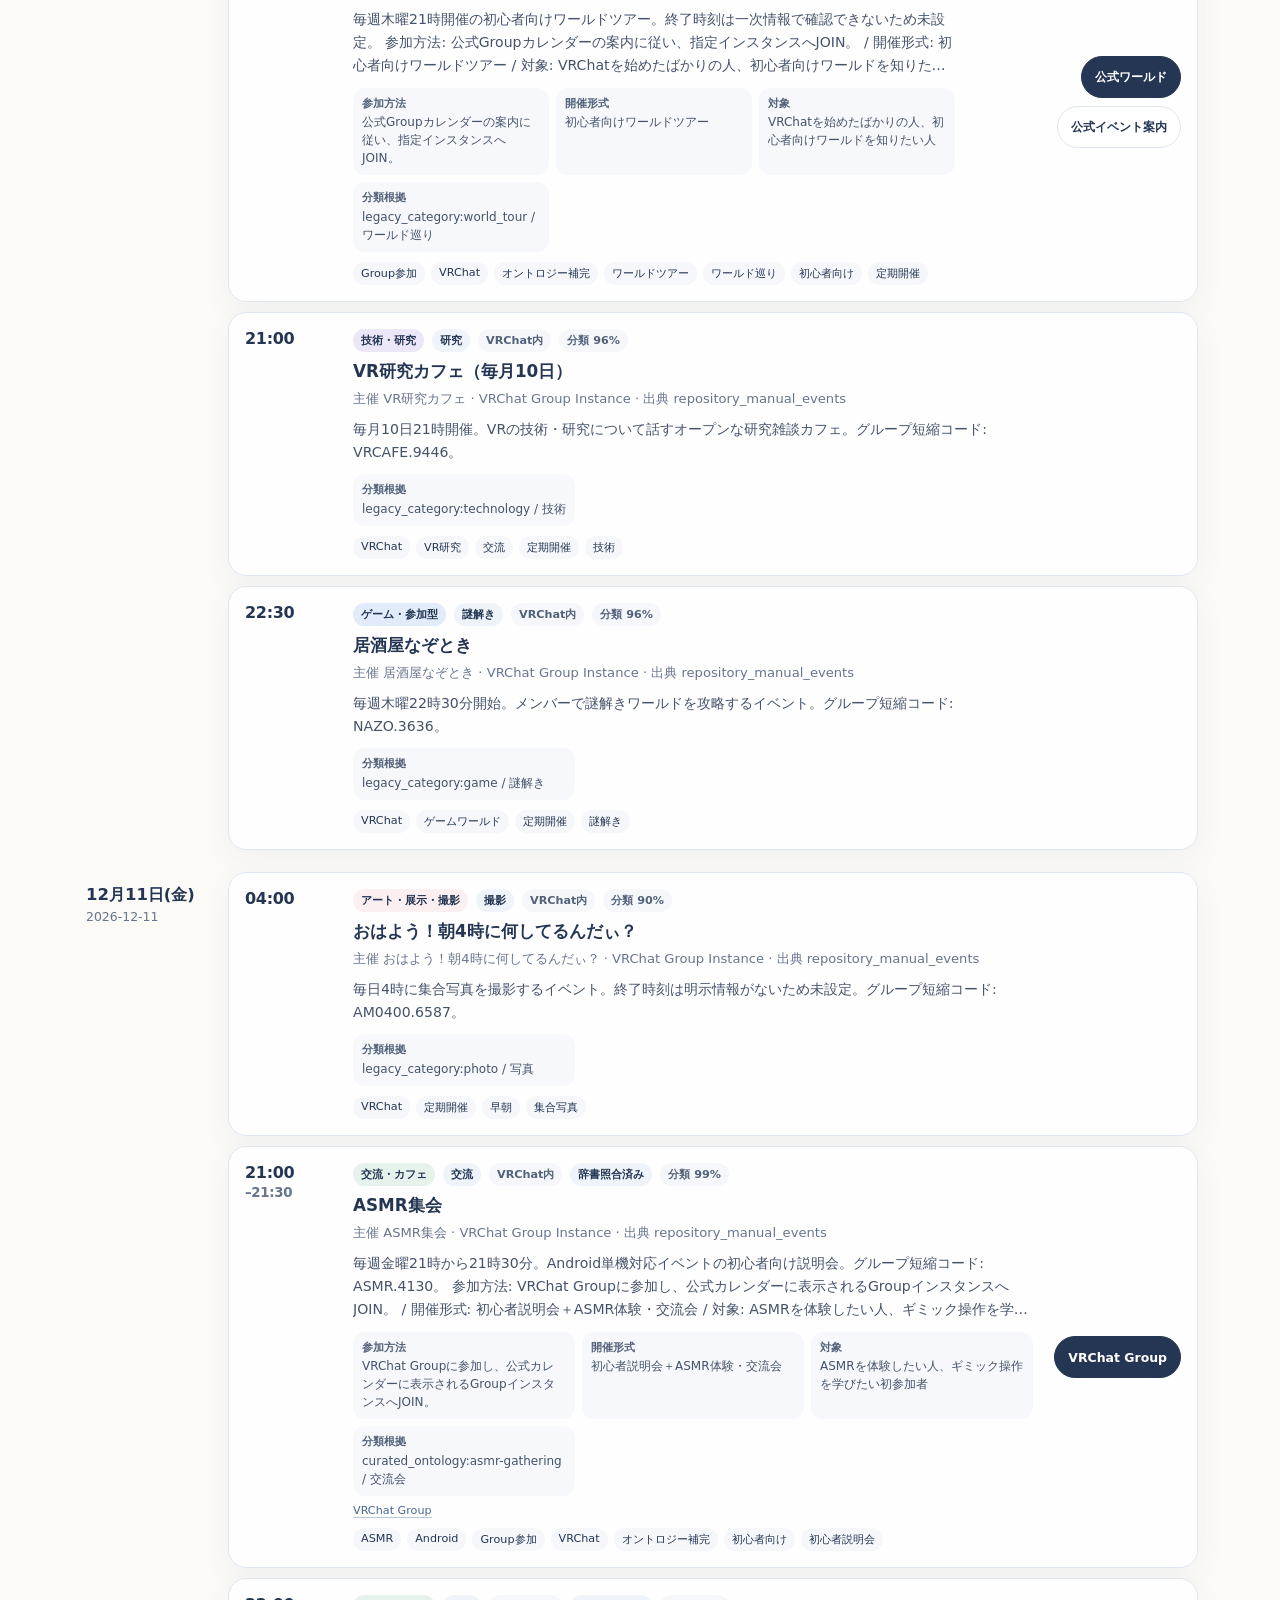
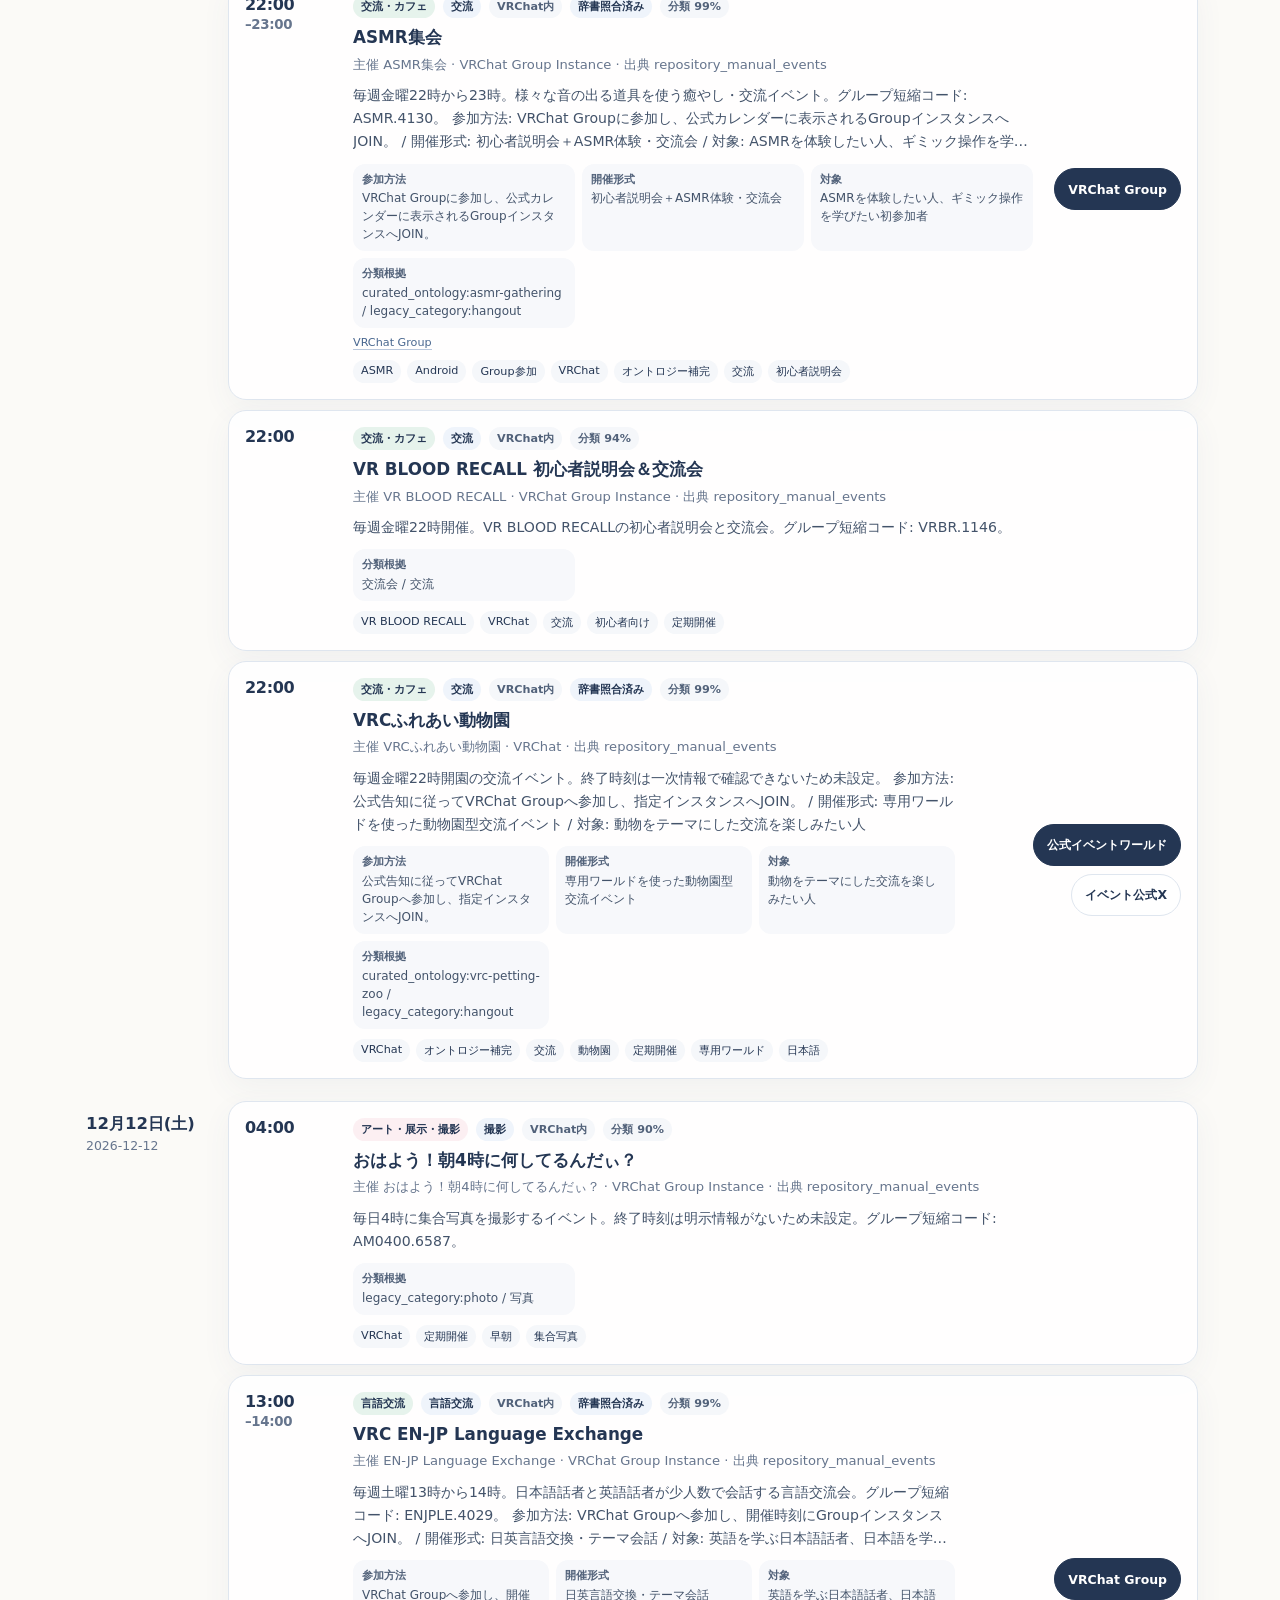
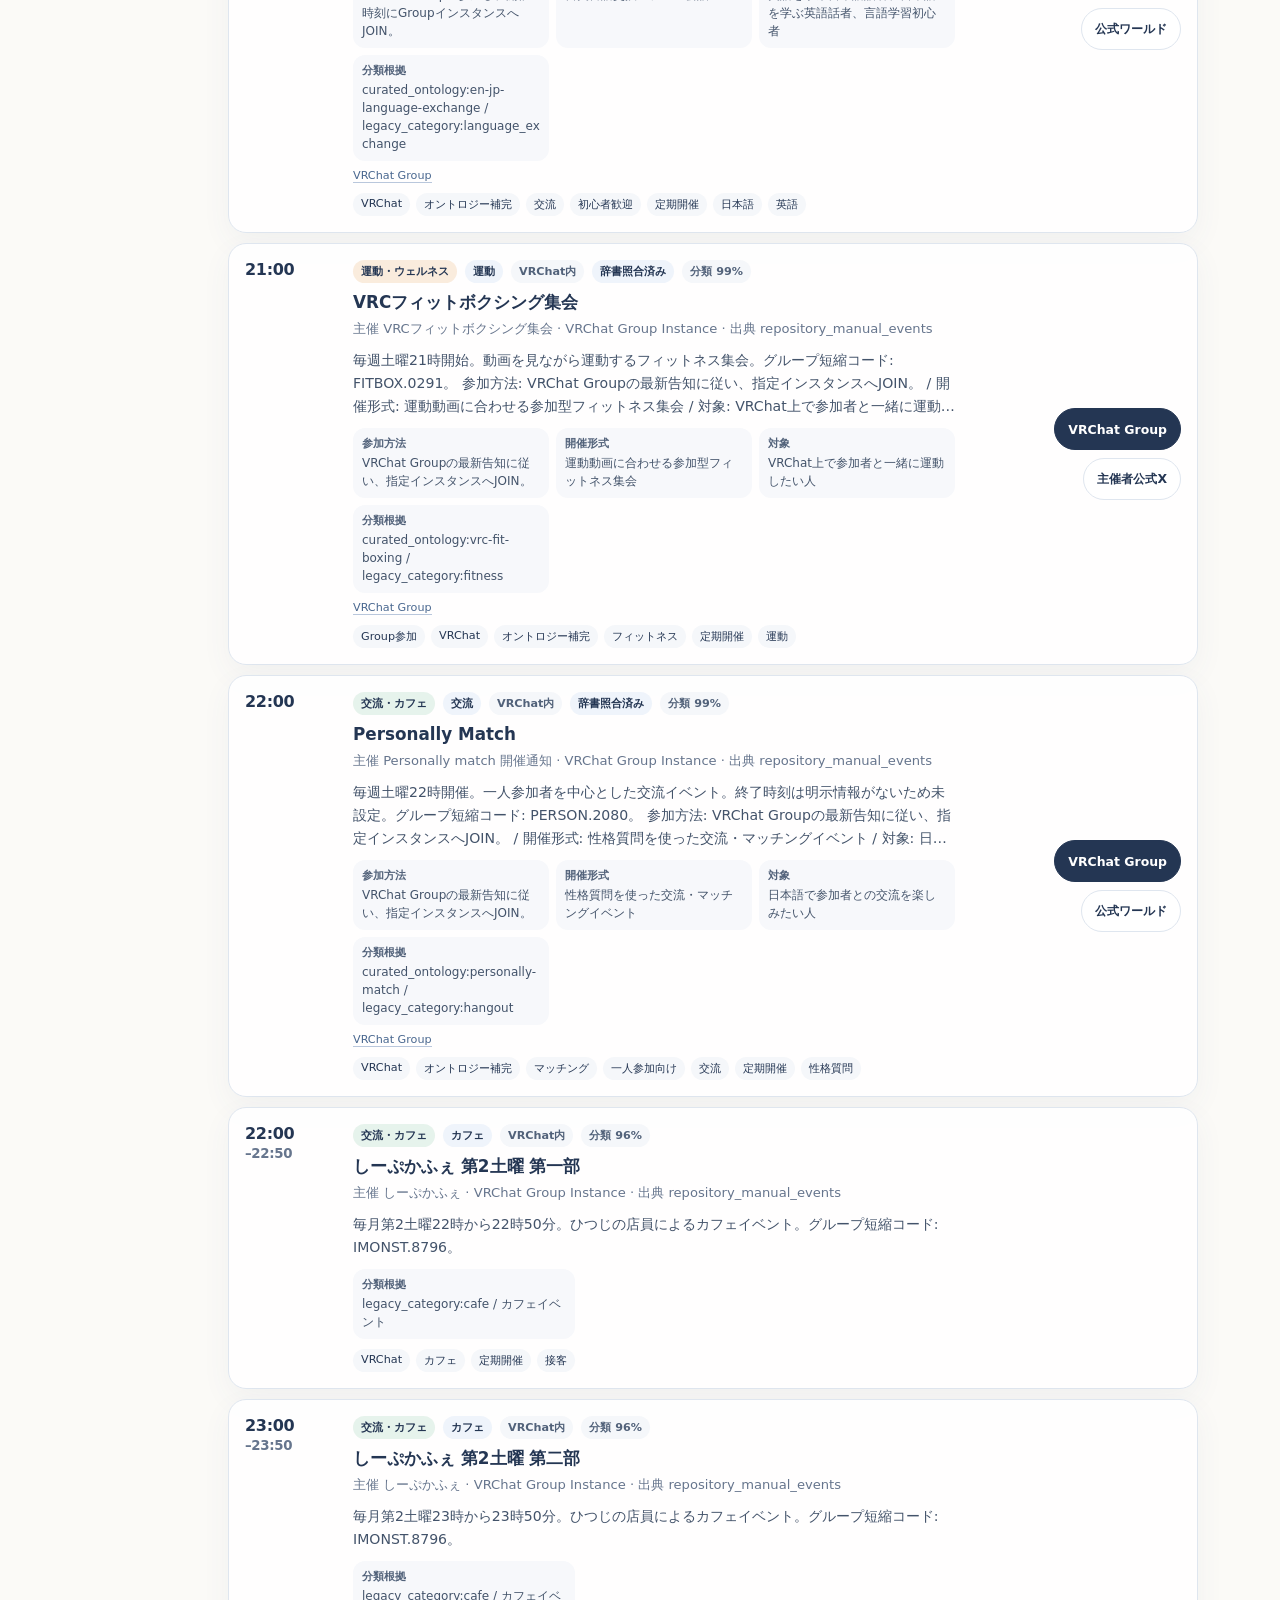
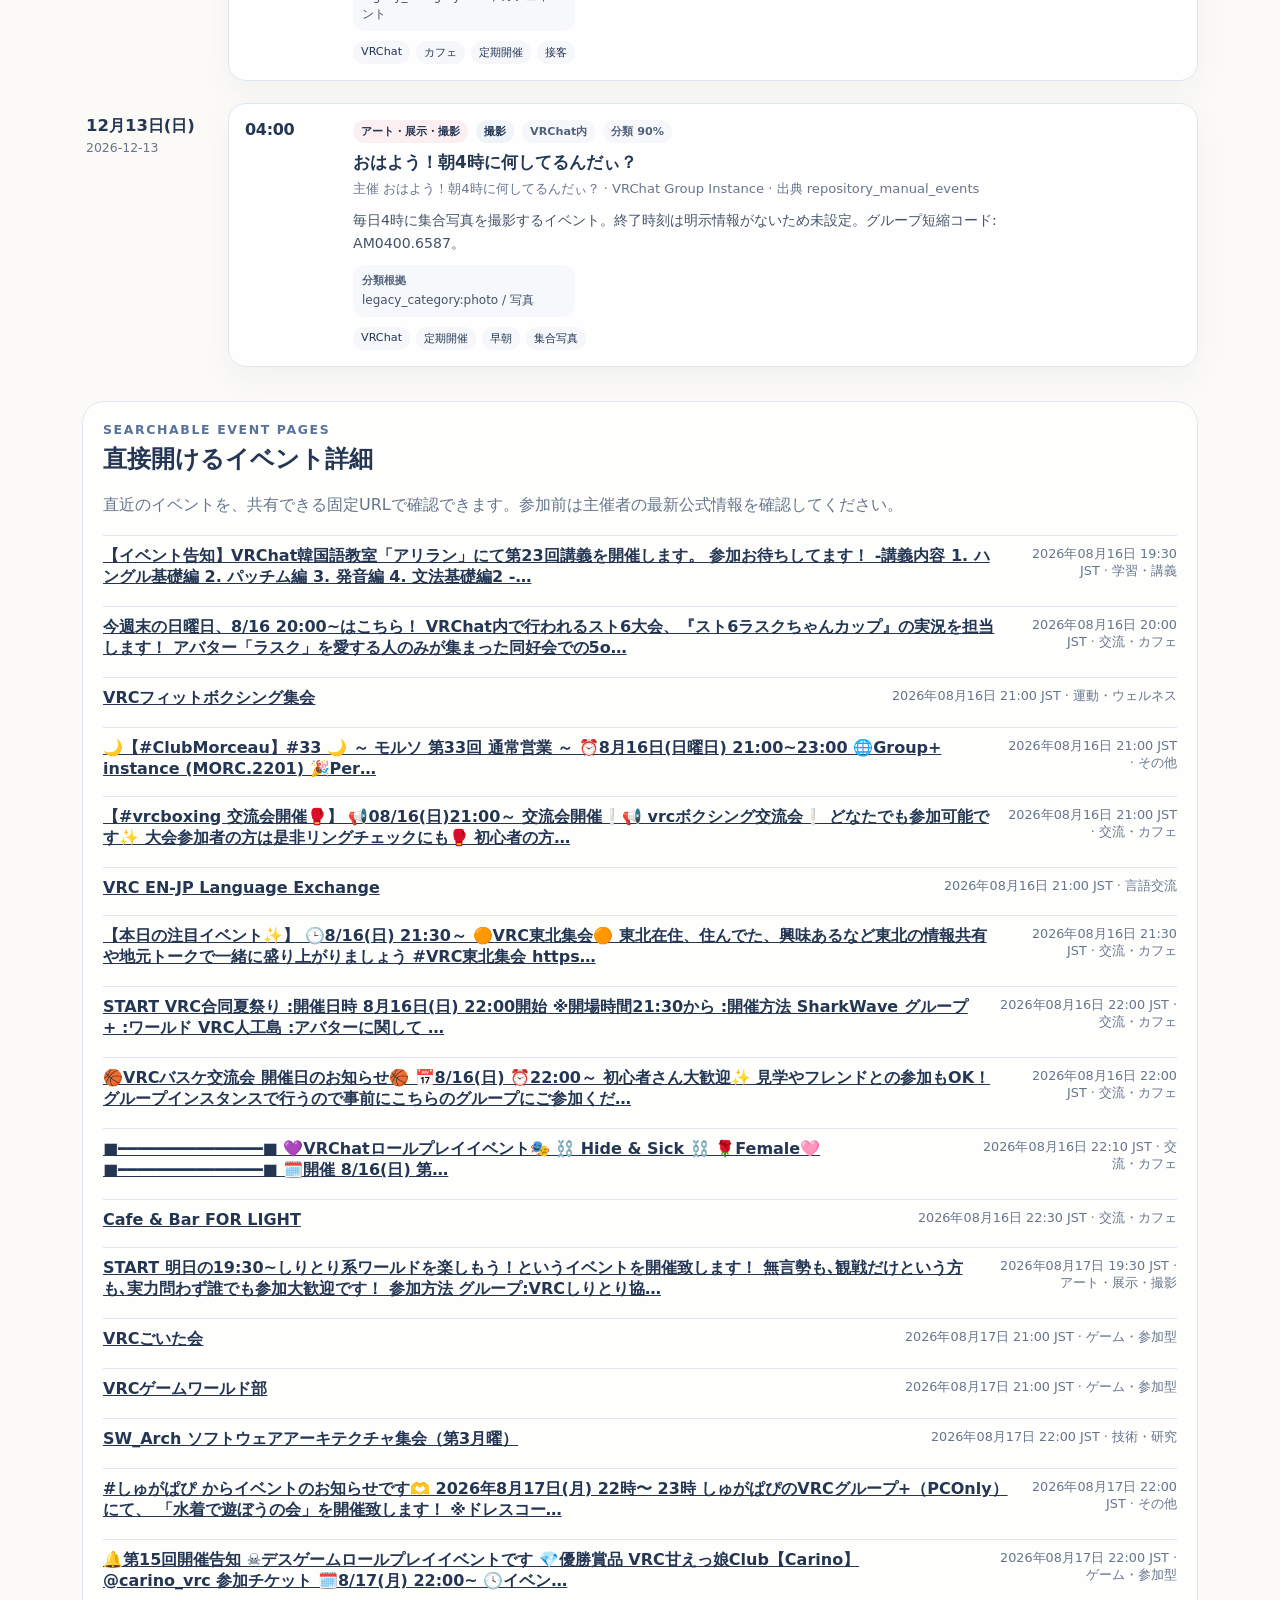
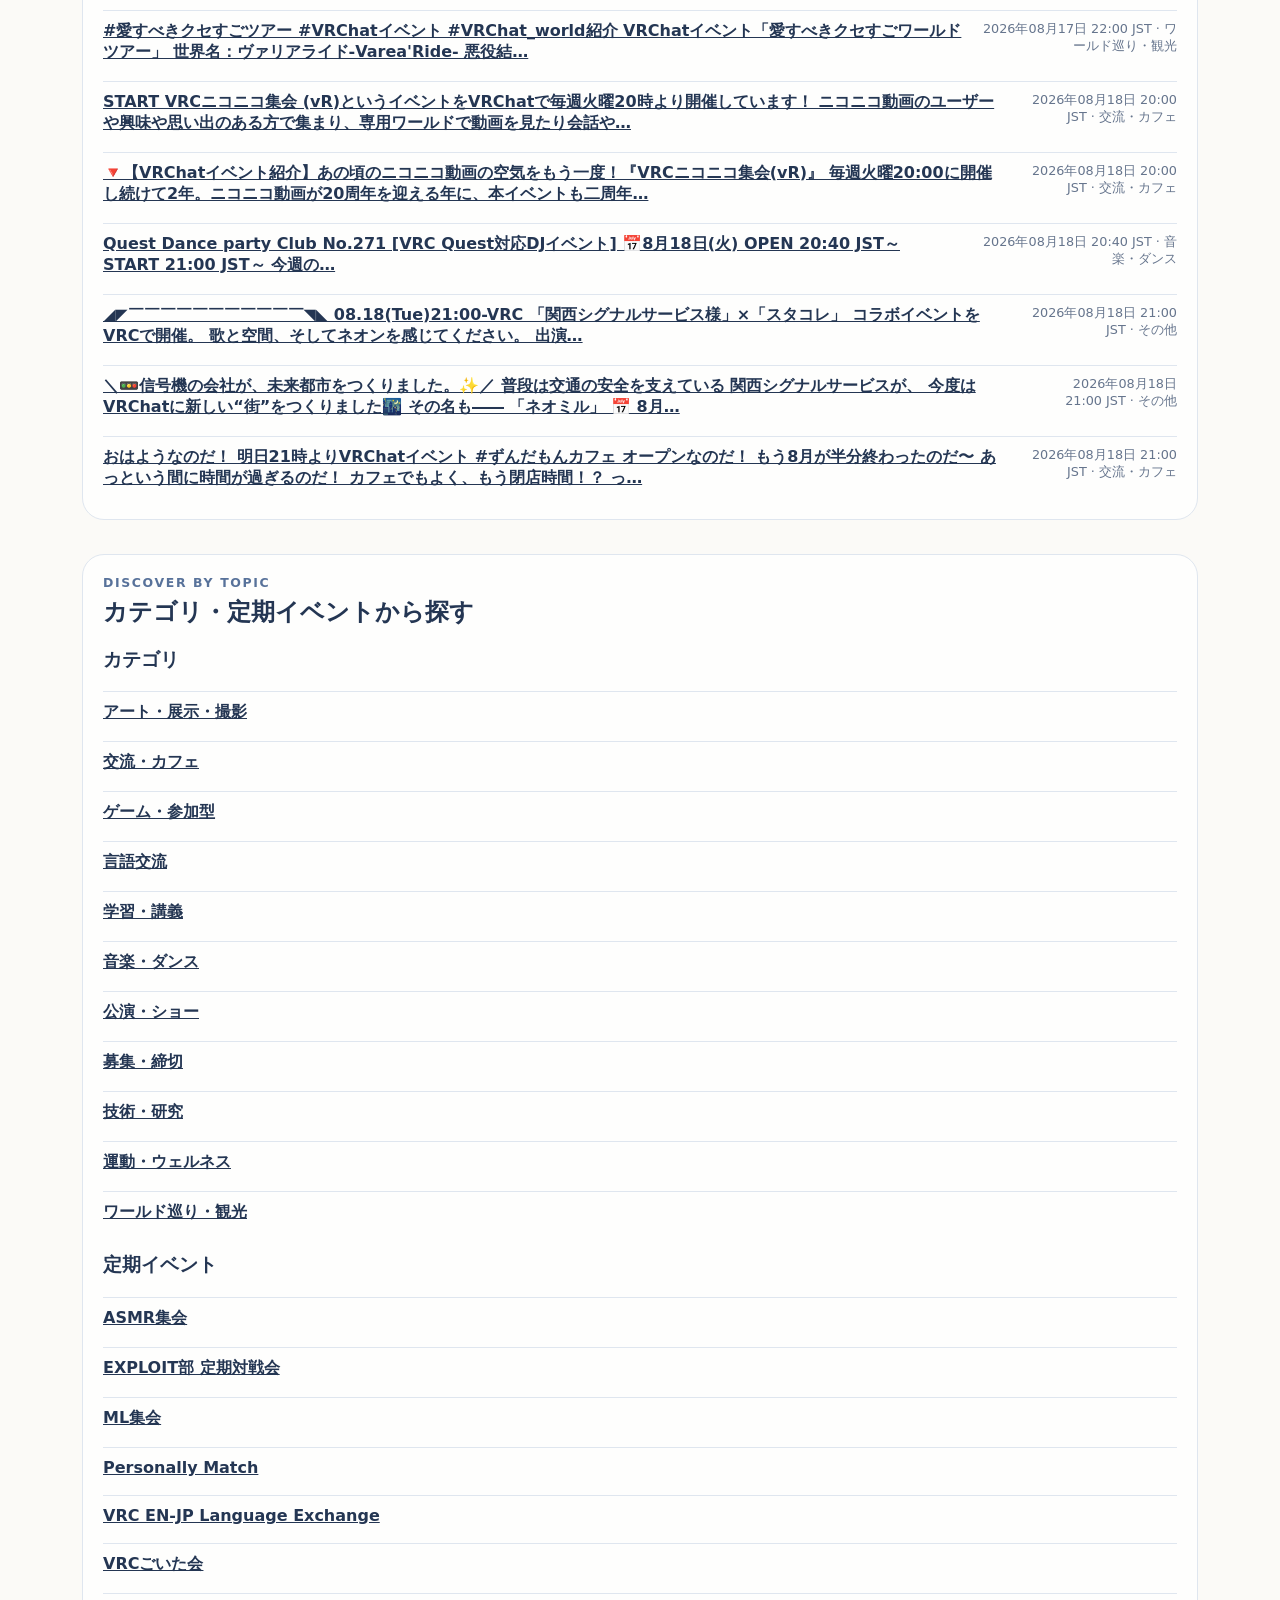
==== commit 240f201e: "chore: publish canonical public snapshot [skip ci]" ====
--- a/index.html
+++ b/index.html
@@ -43,10 +43,12 @@
   <div id="recommendation-grid" class="recommendation-grid"></div>
 </section>
 <div class="statusbar"><div><strong id="result-count">0件</strong>を表示</div><div id="health">データ読込中</div></div><div id="agenda" class="agenda" aria-live="polite"></div>
+
+
 <!-- searchable-events:start -->
 <section class="search-entry" aria-labelledby="search-entry-title"><div class="eyebrow">SEARCHABLE EVENT PAGES</div><h2 id="search-entry-title">直接開けるイベント詳細</h2><p>直近のイベントを、共有できる固定URLで確認できます。参加前は主催者の最新公式情報を確認してください。</p><ul><li><a href="events/occ_29a1f8637d80d492b4ff/" data-track="event_detail_open" data-event-id="occ_29a1f8637d80d492b4ff" data-category="learning">【イベント告知】VRChat韓国語教室「アリラン」にて第23回講義を開催します。 参加お待ちしてます！ -講義内容 1. ハングル基礎編 2. パッチム編 3. 発音編 4. 文法基礎編2 -…</a><span>2026年08月16日 19:30 JST · 学習・講義</span></li><li><a href="events/85b8c73af7529b1d0627/" data-track="event_detail_open" data-event-id="85b8c73af7529b1d0627" data-category="community">今週末の日曜日、8/16 20:00~はこちら！ VRChat内で行われるスト6大会、『スト6ラスクちゃんカップ』の実況を担当します！ アバター「ラスク」を愛する人のみが集まった同好会での5o…</a><span>2026年08月16日 20:00 JST · 交流・カフェ</span></li><li><a href="events/38fc030a31cf1bd91de1/" data-track="event_detail_open" data-event-id="38fc030a31cf1bd91de1" data-category="wellness">VRCフィットボクシング集会</a><span>2026年08月16日 21:00 JST · 運動・ウェルネス</span></li><li><a href="events/91ca3c9a2627a011e407/" data-track="event_detail_open" data-event-id="91ca3c9a2627a011e407" data-category="other">🌙【#ClubMorceau】#33 🌙 ～ モルソ 第33回 通常営業 ～ ⏰8月16日(日曜日) 21:00~23:00 🌐Group+ instance (MORC.2201) 🎉Per…</a><span>2026年08月16日 21:00 JST · その他</span></li><li><a href="events/a6ff884da49522f7fd99/" data-track="event_detail_open" data-event-id="a6ff884da49522f7fd99" data-category="community">【#vrcboxing 交流会開催🥊】 📢08/16(日)21:00～ 交流会開催❕📢 vrcボクシング交流会❕ どなたでも参加可能です✨ 大会参加者の方は是非リングチェックにも🥊 初心者の方…</a><span>2026年08月16日 21:00 JST · 交流・カフェ</span></li><li><a href="events/ffe2ff5bbf2bc59dc151/" data-track="event_detail_open" data-event-id="ffe2ff5bbf2bc59dc151" data-category="language_exchange">VRC EN-JP Language Exchange</a><span>2026年08月16日 21:00 JST · 言語交流</span></li><li><a href="events/6d28479ad24fb66a680d/" data-track="event_detail_open" data-event-id="6d28479ad24fb66a680d" data-category="community">【本日の注目イベント✨】 🕒8/16(日) 21:30～ 🟠VRC東北集会🟠 東北在住、住んでた、興味あるなど東北の情報共有や地元トークで一緒に盛り上がりましょう #VRC東北集会 https…</a><span>2026年08月16日 21:30 JST · 交流・カフェ</span></li><li><a href="events/2c0de3c7873112013625/" data-track="event_detail_open" data-event-id="2c0de3c7873112013625" data-category="community">START VRC合同夏祭り :開催日時 8月16日(日) 22:00開始 ※開場時間21:30から :開催方法 SharkWave グループ+ :ワールド VRC人工島 :アバターに関して …</a><span>2026年08月16日 22:00 JST · 交流・カフェ</span></li><li><a href="events/b409bf7d3012d0d627ee/" data-track="event_detail_open" data-event-id="b409bf7d3012d0d627ee" data-category="community">🏀VRCバスケ交流会 開催日のお知らせ🏀 📅8/16(日) ⏰22:00～ 初心者さん大歓迎✨ 見学やフレンドとの参加もOK！ グループインスタンスで行うので事前にこちらのグループにご参加くだ…</a><span>2026年08月16日 22:00 JST · 交流・カフェ</span></li><li><a href="events/f48d855795ca01109725/" data-track="event_detail_open" data-event-id="f48d855795ca01109725" data-category="community">■━━━━━━━━━━━━━━━■ 💜VRChatロールプレイイベント🎭 ⛓️ Hide &amp; Sick ⛓️ 🌹Female🩷 ■━━━━━━━━━━━━━━━■ 🗓️開催 8/16(日) 第…</a><span>2026年08月16日 22:10 JST · 交流・カフェ</span></li><li><a href="events/8ca7c0a4733b4bdb5021/" data-track="event_detail_open" data-event-id="8ca7c0a4733b4bdb5021" data-category="community">Cafe &amp; Bar FOR LIGHT</a><span>2026年08月16日 22:30 JST · 交流・カフェ</span></li><li><a href="events/325910d30f13dddb193c/" data-track="event_detail_open" data-event-id="325910d30f13dddb193c" data-category="art">START 明日の19:30~しりとり系ワールドを楽しもう！というイベントを開催致します！ 無言勢も､観戦だけという方も､実力問わず誰でも参加大歓迎です！ 参加方法 グループ:VRCしりとり協…</a><span>2026年08月17日 19:30 JST · アート・展示・撮影</span></li><li><a href="events/cec86c2a43f112ea1ad5/" data-track="event_detail_open" data-event-id="cec86c2a43f112ea1ad5" data-category="game">VRCごいた会</a><span>2026年08月17日 21:00 JST · ゲーム・参加型</span></li><li><a href="events/d568153633f309ae2821/" data-track="event_detail_open" data-event-id="d568153633f309ae2821" data-category="game">VRCゲームワールド部</a><span>2026年08月17日 21:00 JST · ゲーム・参加型</span></li><li><a href="events/404f760b26ac3aae8a1f/" data-track="event_detail_open" data-event-id="404f760b26ac3aae8a1f" data-category="technology">SW_Arch ソフトウェアアーキテクチャ集会（第3月曜）</a><span>2026年08月17日 22:00 JST · 技術・研究</span></li><li><a href="events/cbfba68a96595f14db5d/" data-track="event_detail_open" data-event-id="cbfba68a96595f14db5d" data-category="other">#しゅがぱぴ からイベントのお知らせです🫶 2026年8月17日(月) 22時〜 23時 しゅがぱぴのVRCグループ+（PCOnly）にて、 「水着で遊ぼうの会」を開催致します！ ※ドレスコー…</a><span>2026年08月17日 22:00 JST · その他</span></li><li><a href="events/f58fe2d3fabb6a9c287a/" data-track="event_detail_open" data-event-id="f58fe2d3fabb6a9c287a" data-category="game">🔔第15回開催告知 ☠️デスゲームロールプレイイベントです 💎優勝賞品 VRC甘えっ娘Club【Carino】 @carino_vrc 参加チケット 🗓️8/17(月) 22:00~ 🕓イベン…</a><span>2026年08月17日 22:00 JST · ゲーム・参加型</span></li><li><a href="events/fbe9374dbd39fe7ab610/" data-track="event_detail_open" data-event-id="fbe9374dbd39fe7ab610" data-category="world_tour">#愛すべきクセすごツアー #VRChatイベント #VRChat_world紹介 VRChatイベント「愛すべきクセすごワールドツアー」 世界名：ヴァリアライド-Varea&#x27;Ride- 悪役結…</a><span>2026年08月17日 22:00 JST · ワールド巡り・観光</span></li><li><a href="events/447ed3c34de08479cc32/" data-track="event_detail_open" data-event-id="447ed3c34de08479cc32" data-category="community">START VRCニコニコ集会 (vR)というイベントをVRChatで毎週火曜20時より開催しています！ ニコニコ動画のユーザーや興味や思い出のある方で集まり、専用ワールドで動画を見たり会話や…</a><span>2026年08月18日 20:00 JST · 交流・カフェ</span></li><li><a href="events/50db74eeae9762b3c775/" data-track="event_detail_open" data-event-id="50db74eeae9762b3c775" data-category="community">🔻【VRChatイベント紹介】あの頃のニコニコ動画の空気をもう一度！『VRCニコニコ集会(vR)』 毎週火曜20:00に開催し続けて2年。ニコニコ動画が20周年を迎える年に、本イベントも二周年…</a><span>2026年08月18日 20:00 JST · 交流・カフェ</span></li><li><a href="events/c9054e1f992e1fb47be3/" data-track="event_detail_open" data-event-id="c9054e1f992e1fb47be3" data-category="music">Quest Dance party Club No.271 [VRC Quest対応DJイベント] 📅8月18日(火) OPEN 20:40 JST～ START 21:00 JST～ 今週の…</a><span>2026年08月18日 20:40 JST · 音楽・ダンス</span></li><li><a href="events/b90f04198a288aa319b7/" data-track="event_detail_open" data-event-id="b90f04198a288aa319b7" data-category="other">◢◤￣￣￣￣￣￣￣￣￣￣￣◥◣ 08.18(Tue)21:00-VRC 「関西シグナルサービス様」×「スタコレ」 コラボイベントをVRCで開催。 歌と空間、そしてネオンを感じてください。 出演…</a><span>2026年08月18日 21:00 JST · その他</span></li><li><a href="events/d0d500c5a475f8ce0ec3/" data-track="event_detail_open" data-event-id="d0d500c5a475f8ce0ec3" data-category="other">＼🚥信号機の会社が、未来都市をつくりました。✨／ 普段は交通の安全を支えている 関西シグナルサービスが、 今度はVRChatに新しい“街”をつくりました🌃 その名も―― 「ネオミル」 📅 8月…</a><span>2026年08月18日 21:00 JST · その他</span></li><li><a href="events/e6d7b86671a378681d6b/" data-track="event_detail_open" data-event-id="e6d7b86671a378681d6b" data-category="community">おはようなのだ！ 明日21時よりVRChatイベント #ずんだもんカフェ オープンなのだ！ もう8月が半分終わったのだ〜 あっという間に時間が過ぎるのだ！ カフェでもよく、もう閉店時間！？ っ…</a><span>2026年08月18日 21:00 JST · 交流・カフェ</span></li></ul></section>
 <!-- searchable-events:end -->
-<footer><span>Generated: 2026-08-16T09:49:53Z</span><span><a href="health.json">取得状態</a> · <a href="ontology-match-audit.json">分類・照合監査</a> · <a href="events.json">JSON API</a> · <a href="category-ontology.json">カテゴリ定義</a> · <a href="https://github.com/KAFKA2306/cast_event_cal">GitHub</a></span></footer>
+<!-- crawl-hubs:start --><section class="search-entry" aria-labelledby="crawl-hubs-title"><div class="eyebrow">DISCOVER BY TOPIC</div><h2 id="crawl-hubs-title">カテゴリ・定期イベントから探す</h2><h3>カテゴリ</h3><ul><li><a href="categories/art/">アート・展示・撮影</a></li><li><a href="categories/community/">交流・カフェ</a></li><li><a href="categories/game/">ゲーム・参加型</a></li><li><a href="categories/language_exchange/">言語交流</a></li><li><a href="categories/learning/">学習・講義</a></li><li><a href="categories/music/">音楽・ダンス</a></li><li><a href="categories/performance/">公演・ショー</a></li><li><a href="categories/recruitment_deadline/">募集・締切</a></li><li><a href="categories/technology/">技術・研究</a></li><li><a href="categories/wellness/">運動・ウェルネス</a></li><li><a href="categories/world_tour/">ワールド巡り・観光</a></li></ul><h3>定期イベント</h3><ul><li><a href="series/asmr-gathering/">ASMR集会</a></li><li><a href="series/exploit-club/">EXPLOIT部 定期対戦会</a></li><li><a href="series/ml-gathering/">ML集会</a></li><li><a href="series/personally-match/">Personally Match</a></li><li><a href="series/en-jp-language-exchange/">VRC EN-JP Language Exchange</a></li><li><a href="series/vrc-goita/">VRCごいた会</a></li><li><a href="series/vrc-idle-gathering/">VRCでボーっとする会</a></li><li><a href="series/vrc-petting-zoo/">VRCふれあい動物園</a></li><li><a href="series/vrc-game-world-club/">VRCゲームワールド部</a></li><li><a href="series/vrc-fit-boxing/">VRCフィットボクシング集会</a></li><li><a href="series/vrc-beginner-world-tour/">VRC初心者ワールドツアー</a></li><li><a href="series/yuruge-meet/">ゆるゲMEET</a></li><li><a href="series/wednesday-quest-beginners/">水曜Quest初心者の集い</a></li></ul></section><!-- crawl-hubs:end --><!-- crawl-all-events:start --><details class="search-entry"><summary>すべてのイベント詳細を開く（残り337件）</summary><ul><li><a href="events/ad5e673564a34d4a878f/" data-track="event_detail_open" data-event-id="ad5e673564a34d4a878f" data-category="art">START VRC吟行句会 第88回 開催します。 PC Onlyのworldです。 ■日時 8/18（火）21:30～24:00 ■参加方法 ・「VRC吟行句会」グループに参加 （https…</a></li><li><a href="events/0d61f7d7dc9479d48fa1/" data-track="event_detail_open" data-event-id="0d61f7d7dc9479d48fa1" data-category="other">【告知】 明日22:00~23:30に久々の開催をします。 休みが明け、久々の忙しさに休息を求める方、VRCのイベント後にのんびりとした雰囲気を過ごしたい人、お待ちしております♪ 今月は17(…</a></li><li><a href="events/f16dcab0e0ee503a47ae/" data-track="event_detail_open" data-event-id="f16dcab0e0ee503a47ae" data-category="music">🎆VRChatライブ🎆 ⏰8/18(火)22:00～ 🚢CCLラディアーレ号 @VRC_CCL ふかみあいやさん @aiyahukami_VR やまみーさん @Vakovakooctopus …</a></li><li><a href="events/e9d2836bd4aae179d4e2/" data-track="event_detail_open" data-event-id="e9d2836bd4aae179d4e2" data-category="game">EXPLOIT部 定期対戦会</a></li><li><a href="events/16dda9f426a88a34983d/" data-track="event_detail_open" data-event-id="16dda9f426a88a34983d" data-category="game">ゆるゲMEET</a></li><li><a href="events/cc1f3c1e1676a0dfa509/" data-track="event_detail_open" data-event-id="cc1f3c1e1676a0dfa509" data-category="community">水曜Quest初心者の集い</a></li><li><a href="events/d49b5ac65eb51f46baa7/" data-track="event_detail_open" data-event-id="d49b5ac65eb51f46baa7" data-category="community">【告知】VRC星の翼集会 開催 8月19日（水）21:30～22:30 Group Only 『星の翼』バージョン3.2リリースをお祝いして、VRCで星の翼集会を開催します。 団長みんなでゆる…</a></li><li><a href="events/350fafd5c8e156e1015f/" data-track="event_detail_open" data-event-id="350fafd5c8e156e1015f" data-category="community">第70回「アバター改変なんもわからん集会」 日時：8月19日(水) 22:00開場 内容：改変なんでも質問会 想定技術Lv：なんもわからん 参加方法：VRCグループへJOIN ※講師はいますが…</a></li><li><a href="events/808892671d038210d4fa/" data-track="event_detail_open" data-event-id="808892671d038210d4fa" data-category="technology">ML集会</a></li><li><a href="events/a865888c3846c7309132/" data-track="event_detail_open" data-event-id="a865888c3846c7309132" data-category="world_tour">久々の開催です！ VRChatにある世界遺産ワールドを クイズとガイドで巡る1時間のワールドツアー 日時：8月19日（水） 22:00～23:00 Join先：kamefast 事前に「kam…</a></li><li><a href="events/6112bea2096b5c11b877/" data-track="event_detail_open" data-event-id="6112bea2096b5c11b877" data-category="performance">警戒ちゃんの配信でも紹介した朗読ミュージカル「#オリパンダーと七夕」は8/19(水)22:30～ VRChatで開催です！ 歌と朗読には超低遅延音楽セッションアプリ #SyncueSong を…</a></li><li><a href="events/b0bb7f61f1529fa79a4c/" data-track="event_detail_open" data-event-id="b0bb7f61f1529fa79a4c" data-category="performance">🎋【8/19 朗読ミュージカル】🐧🐼 七夕物語をベースにした完全新作朗読ミュージカル✨ 旧暦の七夕を一緒にお祝いしましょう🎋 出演：樹元オリエ × ききょうぱんだ 日時：2026年8月19日(…</a></li><li><a href="events/ed4b7f3b337613398aad/" data-track="event_detail_open" data-event-id="ed4b7f3b337613398aad" data-category="wellness">VRCでボーっとする会</a></li><li><a href="events/6c265d9ccded30c2a2f3/" data-track="event_detail_open" data-event-id="6c265d9ccded30c2a2f3" data-category="community">今回もご登校ありがとうございました✨ お写真は「#VRCスクールカフェGS」へ投稿して頂けると嬉しいです！ また次回も皆様のご登校をお待ちしております！ 🌟次回予定🌟 📅 臨海学校 (交流会)…</a></li><li><a href="events/a7be7f426a03dc72ec98/" data-track="event_detail_open" data-event-id="a7be7f426a03dc72ec98" data-category="music">【VRChat DJイベント告知】 約4年ぶりに #VR_EXCEED で復活！ ✨ Konatan Psychedelic Festival 📅2026/08/20 (木) ⏰20:00-2…</a></li><li><a href="events/2bf33a2265f645043079/" data-track="event_detail_open" data-event-id="2bf33a2265f645043079" data-category="music">【開催告知】 RAVECHO ADMISSION! Vol.2 🚨8/20(木) 21:00 🚨 各DJが担当アーティスト縛りで挑む コンセプトDJイベント！ 「30分でアーティストの魅力をど…</a></li><li><a href="events/80250a9f85f94f0ec777/" data-track="event_detail_open" data-event-id="80250a9f85f94f0ec777" data-category="world_tour">VRC初心者ワールドツアー</a></li><li><a href="events/67a8935701de07d78a45/" data-track="event_detail_open" data-event-id="67a8935701de07d78a45" data-category="community">\第25回 #VRC広島集会 開催します！/ 8月20日（木）22時～ #VRC広島集会 開催です🤍 ローカルな話題でゆるやかな時間を過ごしましょう😌 広島に興味を持っていらっしゃる方大歓迎😄…</a></li><li><a href="events/94bae4a0c3f613eb8bab/" data-track="event_detail_open" data-event-id="94bae4a0c3f613eb8bab" data-category="other">＼第18回プルタブを開ける会／📷 プルタブ式飲料水を持ち寄って、プルタブを開ける音を聞くだけのVRC史上最もくだらないイベント 。 夏の音を＿＿＿奏に＿＿＿＿＿ 日時：8/20 22:00 ゲ…</a></li><li><a href="events/7d049901fb238dc35644/" data-track="event_detail_open" data-event-id="7d049901fb238dc35644" data-category="community">第41回 #VRC北関東集会 の告知になります。 日時は8月21日（金）21時～22時です。子細は画像をご覧下さい。 Group+インスタンスでの開催となります。ごゆるりとお越し頂ければ幸いで…</a></li><li><a href="events/82ee2c5f83ce5da4b2c0/" data-track="event_detail_open" data-event-id="82ee2c5f83ce5da4b2c0" data-category="music">📢DJイベントのお知らせ📢 Kawaii Future Musicを中心としたVRDJイベントを開催します！ 📅 8/21(金) 🕘 21:00〜23:50 📍VRChat（Group+） 素…</a></li><li><a href="events/af74f6e6671714700d76/" data-track="event_detail_open" data-event-id="af74f6e6671714700d76" data-category="community">ASMR集会</a></li><li><a href="events/d4280842078f6b8fb31b/" data-track="event_detail_open" data-event-id="d4280842078f6b8fb31b" data-category="community">VRCふれあい動物園</a></li><li><a href="events/d6711690fa914426a9b0/" data-track="event_detail_open" data-event-id="d6711690fa914426a9b0" data-category="community">ASMR集会</a></li><li><a href="events/58a0405350c05ad98557/" data-track="event_detail_open" data-event-id="58a0405350c05ad98557" data-category="art">暑い夏、水着が日常着になったVRCの世界！☀️ ILE SHOPでは、夏の記念としてHarushionのフォトイベントを開催します。 【参加方法】 ・Harushion を着用 ・添付のカメラ…</a></li><li><a href="events/0d8939e4a2a9700f5299/" data-track="event_detail_open" data-event-id="0d8939e4a2a9700f5299" data-category="language_exchange">VRC EN-JP Language Exchange</a></li><li><a href="events/1324b233d3b177ccf619/" data-track="event_detail_open" data-event-id="1324b233d3b177ccf619" data-category="other">【👙🏄🏼‍♂️祭りだ祭り🛟⛱️】 VRC A-POP FEAST 2026 8/22(土)19:30 OPEN!! アニメだアニメ！よろしくどうぞ！ #VRC_APOP_FEAST https…</a></li><li><a href="events/50aba76752ea7459fc49/" data-track="event_detail_open" data-event-id="50aba76752ea7459fc49" data-category="other">【👙🏄🏼‍♂️祭りだ祭り🛟⛱️】 去年に続き 夏のアニメ祭り VRC A-POP FEAST 2026 やります！ 🗓️8/22 土曜日 19:30 OPEN!! 会場は2026特設ワールド …</a></li><li><a href="events/7c7a914baeceb73894c1/" data-track="event_detail_open" data-event-id="7c7a914baeceb73894c1" data-category="music">【👙🏄🏼‍♂️祭りだ祭り🛟⛱️】 VRC A-POP FEAST 2026 8/22(土)19:30 OPEN!! VRアニソンDJ出来るマンが集まる夏の祭典です。 良い時間もらってますので遊…</a></li><li><a href="events/ad0851435ee5b0535cae/" data-track="event_detail_open" data-event-id="ad0851435ee5b0535cae" data-category="music">【👙🏄🏼‍♂️祭りだ祭り🛟⛱️】 VRC A-POP FEAST 2026 8/22(土)19:30 OPEN!! アニソンDJ大集結のやつ！楽しいとこに来ちゃって下さい！ID-0 #VRC_…</a></li><li><a href="events/b98ede11c71cf718a25d/" data-track="event_detail_open" data-event-id="b98ede11c71cf718a25d" data-category="other">【告知解禁 】VR サブカルイベントの フェス‼️ 総勢16人のDVJが集まって 2フロア開催のお祭り🎇 にてVJします！ 8/22(土）19:30～ at VRchatご予定くださいー ht…</a></li><li><a href="events/cce8c94ae489df6200b1/" data-track="event_detail_open" data-event-id="cce8c94ae489df6200b1" data-category="music">【告知】 VRC A-POP FEAST、今年もやります！ A-POP原曲DJを集めたA-POPの祭りですよ！ 今回はフェスらしく真夏の開催！ 2floorでお送りします。 新進気鋭のあの人も…</a></li><li><a href="events/8c1d8ff497795b3863fb/" data-track="event_detail_open" data-event-id="8c1d8ff497795b3863fb" data-category="community">2026年8月22日㈯20:30-24:00、2026年8月、リアルとメタバースの映画文化が交わる祭典として、映画祭「Portal Cinema Festival」を、VRChat上にて開催し…</a></li><li><a href="events/57bf0f6963f1e9b90624/" data-track="event_detail_open" data-event-id="57bf0f6963f1e9b90624" data-category="other">大会告知！#GGST #VRChat 2026年8月22日（土曜）21時より、VRChatプレイヤー限定のGGST大会の第8回大会を開催します！ 参加条件は大会Tonamelをご確認ください。…</a></li><li><a href="events/e14a42dbcae379d872d1/" data-track="event_detail_open" data-event-id="e14a42dbcae379d872d1" data-category="wellness">VRCフィットボクシング集会</a></li><li><a href="events/375f2ed3f38392f7ed96/" data-track="event_detail_open" data-event-id="375f2ed3f38392f7ed96" data-category="recruitment_deadline">━━━━━━ ✦ ✦ ✦ ━━━━━━━━ 📢 8/22『PDLオープンマイク』開催 🔥 当日エントリー制 LIVEイベント！ ━━━━━━━ ✦ ✦ ✦ ━━━━━━━ 🎙 オープニングアク…</a></li><li><a href="events/d9b953508166f1e0a096/" data-track="event_detail_open" data-event-id="d9b953508166f1e0a096" data-category="community">【「うちの子立体化集会」8/22開催予告！】 本当は昨晩告知する予定でしたが、 「うちの子立体化集会」を来る8月22日（土）の21時30分にVRChatにて開催します。</a></li><li><a href="events/ba706642901f77a147c2/" data-track="event_detail_open" data-event-id="ba706642901f77a147c2" data-category="other">#RIM_ix ━━━ RIM:ix ━━━ 8/22(SAT) OPEN 21:50 22:00-23:00 VRChat (Group+:https://t.co/PB18hwR7U5) …</a></li><li><a href="events/4ccea33ee9d5569ddb80/" data-track="event_detail_open" data-event-id="4ccea33ee9d5569ddb80" data-category="community">Personally Match</a></li><li><a href="events/b2ff25ff78f3797d94c0/" data-track="event_detail_open" data-event-id="b2ff25ff78f3797d94c0" data-category="community">【メガネアバターを広める会】 VRChatにてメガネアバター集会を開催します！ #VRCイベント #メガネアバターを広める会 ＃VRCメガネ祭り 8/22(土) 22:00-23:00 今月は…</a></li><li><a href="events/c4ca82e352df72246546/" data-track="event_detail_open" data-event-id="c4ca82e352df72246546" data-category="recruitment_deadline">- ̗̀ 個人イベント開催 ̖́- 花火が終わる前に、私を振ってください。 ┈┈┈┈┈┈┈┈┈┈ ◾︎開催日 8/22(土)22:00~/全3枠 ◾︎応募方法 ①Googleフォームの入力ht…</a></li><li><a href="events/190a675927eb22344248/" data-track="event_detail_open" data-event-id="190a675927eb22344248" data-category="community">皆様、こんばんは！ 今月のメインイベントに据えているコラボイベントについてお知らせします！ 2024年1月VRC同期会と、 2024年5月VRC同期会と、 2024年10月VRC同期会 合同イ…</a></li><li><a href="events/36524b541dae79c104dc/" data-track="event_detail_open" data-event-id="36524b541dae79c104dc" data-category="language_exchange">VRC EN-JP Language Exchange</a></li><li><a href="events/8d2c545762a4b7fbfc06/" data-track="event_detail_open" data-event-id="8d2c545762a4b7fbfc06" data-category="community">❗📱告知📱❗ ✨ 第8回Mobileエクちゃん集会、開催✨ 《日時》8/23(日) 21:00～22:00 《インスタンス》EKU.1629 グループ+ ⚠️注意⚠️ 今回は通常のエクちゃん集…</a></li><li><a href="events/c6ece42330c7f868c889/" data-track="event_detail_open" data-event-id="c6ece42330c7f868c889" data-category="wellness">VRCフィットボクシング集会</a></li><li><a href="events/efa9d09d3c126b5e8f7d/" data-track="event_detail_open" data-event-id="efa9d09d3c126b5e8f7d" data-category="other">📢夏フェス開催のおしらせ❕ ⟡.· ⎯⎯⎯⎯⎯⎯⎯⎯⎯⎯⎯⎯⎯⎯ ⟡.· 🏖☀️Rucha Fes 2026 -Summer-🍉🏝 ⟡.· ⎯⎯⎯⎯⎯⎯⎯⎯⎯⎯⎯⎯⎯⎯ ⟡.· やりたいこと全…</a></li><li><a href="events/57a3247eb1c026e538fe/" data-track="event_detail_open" data-event-id="57a3247eb1c026e538fe" data-category="other">【LIVE告知】 8月23日（日）、21：30～ VRChatにてLIVEやります～🍓 今回は「サザンオールスターズ」only live！ ぜひ遊びに来てくださいね🌊 #VRChat フレンド…</a></li><li><a href="events/a47328b1668f7c4c3e4f/" data-track="event_detail_open" data-event-id="a47328b1668f7c4c3e4f" data-category="art">#StFoto 【VRCイベント】第二回ストリアちゃん写真撮影会開催決定！ 8月23日 (日) 22:00～ 1時間程度予定 、前回同様オトギバナシのグループインスタンスでやります！ 第二回は…</a></li><li><a href="events/8a4314019a7e1522c356/" data-track="event_detail_open" data-event-id="8a4314019a7e1522c356" data-category="community">【VRC イベント開催】&lt;日曜日&gt; 💕「距離感めちゃ近 1対1 個室イチャイチャ接客イベント」#VRC_ステイクロース ⌛日時：2026/08/23（日曜日）22:20～24:00頃 📨受付：…</a></li><li><a href="events/558beabacadd0072a133/" data-track="event_detail_open" data-event-id="558beabacadd0072a133" data-category="community">📝出展申込み受付中❗📝 VRChatで開催するバーチャル即売会‼️ メタフェス2026の出展申込み受付中です❗ 一般出展は無料🆓✨ ⏬出展申込みはコチラから✨⏬ https://t.co/no…</a></li><li><a href="events/8ccdce0165309e2e7b97/" data-track="event_detail_open" data-event-id="8ccdce0165309e2e7b97" data-category="game">VRCゲームワールド部</a></li><li><a href="events/be0c99e387822f6f9889/" data-track="event_detail_open" data-event-id="be0c99e387822f6f9889" data-category="game">VRCごいた会</a></li><li><a href="events/781a776c7a204861487e/" data-track="event_detail_open" data-event-id="781a776c7a204861487e" data-category="community">START VRCイベントを開催します！ 「VRC北海道集会」 VRC北海道集会は北海道に住んでいる(住んでいた)人や、北海道に興味がある人が集まってゆるく雑談を楽しむイベントです！ ※And…</a></li><li><a href="events/a7a3e5b0f2e81f116b90/" data-track="event_detail_open" data-event-id="a7a3e5b0f2e81f116b90" data-category="music">💫来週火曜｜8/11㊗山の日は ― #YSS_HomeLive #30 ― 🎆YSSおんゆ祭「BON DANCE」🎐 ￣￣￣￣￣￣￣￣￣￣￣￣￣￣￣￣ 🕙21:50 OPEN / 22:00 …</a></li><li><a href="events/1c9f23ddc76fb94c9ffb/" data-track="event_detail_open" data-event-id="1c9f23ddc76fb94c9ffb" data-category="game">EXPLOIT部 定期対戦会</a></li><li><a href="events/6ca7957c5d8ecb16e95f/" data-track="event_detail_open" data-event-id="6ca7957c5d8ecb16e95f" data-category="game">ゆるゲMEET</a></li><li><a href="events/6e2f3ea8d81a67d5b9e7/" data-track="event_detail_open" data-event-id="6e2f3ea8d81a67d5b9e7" data-category="community">水曜Quest初心者の集い</a></li><li><a href="events/7e6dd1dc1b04c27f5364/" data-track="event_detail_open" data-event-id="7e6dd1dc1b04c27f5364" data-category="technology">ML集会</a></li><li><a href="events/b7e44c3ec6b914df3252/" data-track="event_detail_open" data-event-id="b7e44c3ec6b914df3252" data-category="other">様々な竜や竜人の集いし場 VRCドラゴンイベント 「竜の集いし世界」 第24回開催は 8月26日午後22時からの開催です VRCID:kingkazuma3022にフレンド申請もしくはグループ…</a></li><li><a href="events/e78e71d06b40b34560fe/" data-track="event_detail_open" data-event-id="e78e71d06b40b34560fe" data-category="wellness">VRCでボーっとする会</a></li><li><a href="events/1d3028e800d3a898de57/" data-track="event_detail_open" data-event-id="1d3028e800d3a898de57" data-category="world_tour">VRC初心者ワールドツアー</a></li><li><a href="events/4a42cbc1116c1c329f2f/" data-track="event_detail_open" data-event-id="4a42cbc1116c1c329f2f" data-category="community">【VRChat イベント告知】 魔王社交界～グリモワール～ ★第68回ファンタジー集会★ 8月27日(木)21：00～ グループ＋で開催です。 皆様、奮ってご参加ください！ #VRChatイベ…</a></li><li><a href="events/e3ab837d46e1c5055361/" data-track="event_detail_open" data-event-id="e3ab837d46e1c5055361" data-category="community">【夏祭り集会のお知らせ】 開催：8月27日(木) 22:00～23:00 参加方法：VRCグループ「White Rabbits」に参加 時間になりましたら、グループインスタンスへお越しください…</a></li><li><a href="events/abea3b51a844f8b8dbbb/" data-track="event_detail_open" data-event-id="abea3b51a844f8b8dbbb" data-category="art">アニメ『ヒロアカ』体験型バーチャル展示イベント「ヒーローたちの足跡」開催決定！ 体験型バーチャル展示イベント「ヒーローたちの足跡」開催概要 【会期】 2026年8月28日(金)12:00〜9月…</a></li><li><a href="events/70a1ac443d160097cdff/" data-track="event_detail_open" data-event-id="70a1ac443d160097cdff" data-category="community">ASMR集会</a></li><li><a href="events/9c90a18d5c6d86f2935a/" data-track="event_detail_open" data-event-id="9c90a18d5c6d86f2935a" data-category="art">【❤VRChatイベント告知💙】 CLUBSERA＆HEARTSOME SPECIAL Collaboration ✨️Day1 2026/8/28(Fri.) ✨️Day2 2026/8/2…</a></li><li><a href="events/70819c5fdc183893bafc/" data-track="event_detail_open" data-event-id="70819c5fdc183893bafc" data-category="community">ASMR集会</a></li><li><a href="events/dee591ddd4f7c2722220/" data-track="event_detail_open" data-event-id="dee591ddd4f7c2722220" data-category="community">VRCふれあい動物園</a></li><li><a href="events/c6136dcff9308366ea4f/" data-track="event_detail_open" data-event-id="c6136dcff9308366ea4f" data-category="language_exchange">VRC EN-JP Language Exchange</a></li><li><a href="events/0f9cd7a1b94661ffaa54/" data-track="event_detail_open" data-event-id="0f9cd7a1b94661ffaa54" data-category="community">第10回 VRCボウリング部交流会にご参加いただきありがとうございました‼️ また次回も開催予定がありますので、ぜひ遊びに来てください✨ 次回は8/29(土) 20:00～の予定です🎳 #VR…</a></li><li><a href="events/15d038c1142e9d4d8c67/" data-track="event_detail_open" data-event-id="15d038c1142e9d4d8c67" data-category="wellness">VRCフィットボクシング集会</a></li><li><a href="events/c0b41610c911738ae693/" data-track="event_detail_open" data-event-id="c0b41610c911738ae693" data-category="music">🍀出演告知 2026.08.29 に VRC にて開催される 【 Trifourlium vol.5 #Trifourlium 】 に DJ として出演します！ 素敵なワールドに合わせた pe…</a></li><li><a href="events/c23ffafc05eb1ee00e10/" data-track="event_detail_open" data-event-id="c23ffafc05eb1ee00e10" data-category="music">【イベント告知】幻想郷の中の幻想 8/29(Sat) 21:00～23:00 (PCVR or Desktop) [Frend+] VRC東方ProjectオンリーDJイベントやります 今回も…</a></li><li><a href="events/e978fd124fe5a35ce9cc/" data-track="event_detail_open" data-event-id="e978fd124fe5a35ce9cc" data-category="learning">初心者歓迎イベント『VRC将棋教室』！ 8月開催のご案内です。 講座と実戦で楽しく将棋を学べます🏫 講師が将棋上達を丁寧にサポート☕ 8/29(土) 21:10 ~ 23:00 グループ（ht…</a></li><li><a href="events/9b722004abd10b9a9aaf/" data-track="event_detail_open" data-event-id="9b722004abd10b9a9aaf" data-category="recruitment_deadline">【イベント告知＆お便り募集】 VRChatラジオイベント「月刊つれぇわ＃8月号」 📅8/29(土) 22:00～ 📍「908 Production」 Group+インスタンス 📺Twitch同…</a></li><li><a href="events/c58e5157fb617121fe99/" data-track="event_detail_open" data-event-id="c58e5157fb617121fe99" data-category="community">Personally Match</a></li><li><a href="events/f227985a480cf03abad2/" data-track="event_detail_open" data-event-id="f227985a480cf03abad2" data-category="community">「VRChat上でリアルのお酒を一緒に楽しむ」 #BARしまりす 14杯目🥃🐿 8/29(土)22時開催！ 今回はテキーラ会！ ゆっくり味わいます。 …リュウゼツランってモンハンの素材にありそ…</a></li><li><a href="events/44981abd298d5e3bc497/" data-track="event_detail_open" data-event-id="44981abd298d5e3bc497" data-category="music">【LEAFstore VRC店】 \ #over_the_radiance / 📅開催日時 8/30 20:00～ お家からVRChat内で臨場感あるライブが楽しめる.ᐟ LEAFから新ライブ…</a></li><li><a href="events/occ_3882085e706a7ac2abad/" data-track="event_detail_open" data-event-id="occ_3882085e706a7ac2abad" data-category="community">【VRChatイベント告知】 ｢沖縄料理集会｣を開催します。 今回は #VRC沖縄集会 #バーチャル沖縄観光案内 とのコラボイベント！沖縄料理をみんなで食べるイベントです。 日時:8/30(日…</a></li><li><a href="events/6397ef1aad7083960e66/" data-track="event_detail_open" data-event-id="6397ef1aad7083960e66" data-category="language_exchange">VRC EN-JP Language Exchange</a></li><li><a href="events/edd8cb8ac78aa179a1ab/" data-track="event_detail_open" data-event-id="edd8cb8ac78aa179a1ab" data-category="wellness">VRCフィットボクシング集会</a></li><li><a href="events/2841202cea2978970710/" data-track="event_detail_open" data-event-id="2841202cea2978970710" data-category="game">VRCゲームワールド部</a></li><li><a href="events/d8f11c36cb679a58d73f/" data-track="event_detail_open" data-event-id="d8f11c36cb679a58d73f" data-category="game">VRCごいた会</a></li><li><a href="events/d12830a1f3cac99f6a0a/" data-track="event_detail_open" data-event-id="d12830a1f3cac99f6a0a" data-category="game">EXPLOIT部 定期対戦会</a></li><li><a href="events/082990e8e4de51a3649f/" data-track="event_detail_open" data-event-id="082990e8e4de51a3649f" data-category="game">ゆるゲMEET</a></li><li><a href="events/8f81eab75cbde8ec4f55/" data-track="event_detail_open" data-event-id="8f81eab75cbde8ec4f55" data-category="community">水曜Quest初心者の集い</a></li><li><a href="events/9c940ba4aee802a4afb9/" data-track="event_detail_open" data-event-id="9c940ba4aee802a4afb9" data-category="technology">ML集会</a></li><li><a href="events/497038ba9c06e73682d6/" data-track="event_detail_open" data-event-id="497038ba9c06e73682d6" data-category="wellness">VRCでボーっとする会</a></li><li><a href="events/e148fcb1f0b7de291b9f/" data-track="event_detail_open" data-event-id="e148fcb1f0b7de291b9f" data-category="world_tour">VRC初心者ワールドツアー</a></li><li><a href="events/a14f20fe7094aa15a92f/" data-track="event_detail_open" data-event-id="a14f20fe7094aa15a92f" data-category="community">ASMR集会</a></li><li><a href="events/c2020f98a002def3cd91/" data-track="event_detail_open" data-event-id="c2020f98a002def3cd91" data-category="music">【VRChat 音楽ライブ告知】 懐かし平成ヒットソング回、開催決定！ 🗓️2026.9.4 (金) 21:00 OPEN 出演アーティストはこの4人💎 ─── ⋆⋅☆⋅⋆─── ❄️ 魔法少…</a></li><li><a href="events/8969c5512a978751d7c0/" data-track="event_detail_open" data-event-id="8969c5512a978751d7c0" data-category="community">VRCふれあい動物園</a></li><li><a href="events/a9845ddf5db0d93a6be1/" data-track="event_detail_open" data-event-id="a9845ddf5db0d93a6be1" data-category="community">ASMR集会</a></li><li><a href="events/0fff853f683ba4d13d8d/" data-track="event_detail_open" data-event-id="0fff853f683ba4d13d8d" data-category="language_exchange">VRC EN-JP Language Exchange</a></li><li><a href="events/17be6b34b9994ac5935e/" data-track="event_detail_open" data-event-id="17be6b34b9994ac5935e" data-category="wellness">VRCフィットボクシング集会</a></li><li><a href="events/662cb6c6a80f3b9f6534/" data-track="event_detail_open" data-event-id="662cb6c6a80f3b9f6534" data-category="music">✨イベント告知✨ ねこざきあやね、ソロライブをやります！！ 今年でVRChatを始めてから5年という節目なので新しいことにもいくつか挑戦します！！ ぜひ見に来てくださいね！！！ ▲日時 202…</a></li><li><a href="events/694ac08cad5f9ecb2602/" data-track="event_detail_open" data-event-id="694ac08cad5f9ecb2602" data-category="game">映画も公開したのでVRC内でクイズ大会やります！ 🗓️ 2026年9月5日(土) 22:00〜24:00 好きだけど細かい所までは自信ないナ…という人も大歓迎！ 難易度は色々用意してます！ 途…</a></li><li><a href="events/836d27c0533171ce9c7f/" data-track="event_detail_open" data-event-id="836d27c0533171ce9c7f" data-category="community">Personally Match</a></li><li><a href="events/141d07f9e049e8c7c75c/" data-track="event_detail_open" data-event-id="141d07f9e049e8c7c75c" data-category="wellness">VRCフィットボクシング集会</a></li><li><a href="events/57997568519372e1bff4/" data-track="event_detail_open" data-event-id="57997568519372e1bff4" data-category="community">【イベント告知】9/6（日）21時～ 2026年8月にVRChatを始めた皆さま、同期会を作りませんか？ VRC同期会を作ろう！ #2026年8月VRC同期会 VRChatのグループ「2026…</a></li><li><a href="events/5b9f5ffba113b5e35368/" data-track="event_detail_open" data-event-id="5b9f5ffba113b5e35368" data-category="language_exchange">VRC EN-JP Language Exchange</a></li><li><a href="events/58ee99ed3bc2065df5e1/" data-track="event_detail_open" data-event-id="58ee99ed3bc2065df5e1" data-category="game">VRCゲームワールド部</a></li><li><a href="events/cb9b31c0bec00334ba6e/" data-track="event_detail_open" data-event-id="cb9b31c0bec00334ba6e" data-category="game">VRCごいた会</a></li><li><a href="events/99e45ed6a30252f9f71d/" data-track="event_detail_open" data-event-id="99e45ed6a30252f9f71d" data-category="technology">SW_Arch ソフトウェアアーキテクチャ集会（第1月曜）</a></li><li><a href="events/e81a2e98d61ff888d830/" data-track="event_detail_open" data-event-id="e81a2e98d61ff888d830" data-category="game">EXPLOIT部 定期対戦会</a></li><li><a href="events/a989c80bf0485789f72e/" data-track="event_detail_open" data-event-id="a989c80bf0485789f72e" data-category="game">ゆるゲMEET</a></li><li><a href="events/ded1a1769800162430f7/" data-track="event_detail_open" data-event-id="ded1a1769800162430f7" data-category="community">水曜Quest初心者の集い</a></li><li><a href="events/0861f536a5e50acde35e/" data-track="event_detail_open" data-event-id="0861f536a5e50acde35e" data-category="technology">ML集会</a></li><li><a href="events/384a43b5585f1b19ac51/" data-track="event_detail_open" data-event-id="384a43b5585f1b19ac51" data-category="wellness">VRCでボーっとする会</a></li><li><a href="events/781f14b6002d2a90c1b1/" data-track="event_detail_open" data-event-id="781f14b6002d2a90c1b1" data-category="world_tour">VRC初心者ワールドツアー</a></li><li><a href="events/887a1bdb2d359a15eaca/" data-track="event_detail_open" data-event-id="887a1bdb2d359a15eaca" data-category="community">ASMR集会</a></li><li><a href="events/029d9041360d1e8df457/" data-track="event_detail_open" data-event-id="029d9041360d1e8df457" data-category="community">VRCふれあい動物園</a></li><li><a href="events/9b711f0d0ca254e9bc67/" data-track="event_detail_open" data-event-id="9b711f0d0ca254e9bc67" data-category="community">ASMR集会</a></li><li><a href="events/271fece1c62b5d034bef/" data-track="event_detail_open" data-event-id="271fece1c62b5d034bef" data-category="language_exchange">VRC EN-JP Language Exchange</a></li><li><a href="events/6c88271478c105bd1b35/" data-track="event_detail_open" data-event-id="6c88271478c105bd1b35" data-category="wellness">VRCフィットボクシング集会</a></li><li><a href="events/a38cd1ab39f5e526f0a6/" data-track="event_detail_open" data-event-id="a38cd1ab39f5e526f0a6" data-category="community">Personally Match</a></li><li><a href="events/1e205dda60c19ebf820c/" data-track="event_detail_open" data-event-id="1e205dda60c19ebf820c" data-category="language_exchange">VRC EN-JP Language Exchange</a></li><li><a href="events/1e8b7af1e6735b8b9a0f/" data-track="event_detail_open" data-event-id="1e8b7af1e6735b8b9a0f" data-category="wellness">VRCフィットボクシング集会</a></li><li><a href="events/62043f8ea7d0a2bc319c/" data-track="event_detail_open" data-event-id="62043f8ea7d0a2bc319c" data-category="music">【衣更ギンVRC４周年企画第１弾】[再] ～みんなでテクノブレイク踊ってみた！VRC～ 開催日：9/13(日) 22:00～ みんなの全力で楽しんでるダンスが見たい‼ ということで単発ですが主…</a></li><li><a href="events/1f379cadfa13d0f4924d/" data-track="event_detail_open" data-event-id="1f379cadfa13d0f4924d" data-category="game">VRCゲームワールド部</a></li><li><a href="events/ab5158a9eeef5ed7c6bb/" data-track="event_detail_open" data-event-id="ab5158a9eeef5ed7c6bb" data-category="game">VRCごいた会</a></li><li><a href="events/3205fa22f23196912823/" data-track="event_detail_open" data-event-id="3205fa22f23196912823" data-category="game">EXPLOIT部 定期対戦会</a></li><li><a href="events/578a900171845bfcbaa8/" data-track="event_detail_open" data-event-id="578a900171845bfcbaa8" data-category="community">水曜Quest初心者の集い</a></li><li><a href="events/684377dd739b71a1c3ec/" data-track="event_detail_open" data-event-id="684377dd739b71a1c3ec" data-category="game">ゆるゲMEET</a></li><li><a href="events/7944af9f2f42ffd978cf/" data-track="event_detail_open" data-event-id="7944af9f2f42ffd978cf" data-category="technology">ML集会</a></li><li><a href="events/ba89ee9fbed17e33ebde/" data-track="event_detail_open" data-event-id="ba89ee9fbed17e33ebde" data-category="wellness">VRCでボーっとする会</a></li><li><a href="events/6b122d3d9907072af279/" data-track="event_detail_open" data-event-id="6b122d3d9907072af279" data-category="world_tour">VRC初心者ワールドツアー</a></li><li><a href="events/454d27d161c73282a481/" data-track="event_detail_open" data-event-id="454d27d161c73282a481" data-category="community">ASMR集会</a></li><li><a href="events/307618f4e19c079a3a39/" data-track="event_detail_open" data-event-id="307618f4e19c079a3a39" data-category="community">VRCふれあい動物園</a></li><li><a href="events/812cd4c577e8585cb0d7/" data-track="event_detail_open" data-event-id="812cd4c577e8585cb0d7" data-category="community">ASMR集会</a></li><li><a href="events/dc308c0547050fe28bac/" data-track="event_detail_open" data-event-id="dc308c0547050fe28bac" data-category="language_exchange">VRC EN-JP Language Exchange</a></li><li><a href="events/3d8cc2567c4c49ed919c/" data-track="event_detail_open" data-event-id="3d8cc2567c4c49ed919c" data-category="music">🎀シスプリ25周年記念ライブ 開催決定！🎀 シスター・プリンセス ライブステージ ～Dream♡World～ ・9/19(土)20:00～ 本日からチケット販売も開始✨ VRライブと動画配信か…</a></li><li><a href="events/7984e2456185bfcb53a6/" data-track="event_detail_open" data-event-id="7984e2456185bfcb53a6" data-category="music">【🎧イベント🎧】 9月の本番に先駆け、VRCで熱い夜を先取り！ 『Virtual Junction IN VRCHAT』を開催します🎉 DJ陣でフロアを盛り上げます！ 気軽に遊びに来てください…</a></li><li><a href="events/c173fc47fc9064c5c3a7/" data-track="event_detail_open" data-event-id="c173fc47fc9064c5c3a7" data-category="wellness">VRCフィットボクシング集会</a></li><li><a href="events/67ed0c13501631a5ae5a/" data-track="event_detail_open" data-event-id="67ed0c13501631a5ae5a" data-category="community">Personally Match</a></li><li><a href="events/005c721f280dd8b5ee64/" data-track="event_detail_open" data-event-id="005c721f280dd8b5ee64" data-category="language_exchange">VRC EN-JP Language Exchange</a></li><li><a href="events/4c7e833ae3aedb020bcf/" data-track="event_detail_open" data-event-id="4c7e833ae3aedb020bcf" data-category="wellness">VRCフィットボクシング集会</a></li><li><a href="events/258bce0da612fcb744a4/" data-track="event_detail_open" data-event-id="258bce0da612fcb744a4" data-category="game">VRCゲームワールド部</a></li><li><a href="events/2cc273ddbf9018326045/" data-track="event_detail_open" data-event-id="2cc273ddbf9018326045" data-category="game">VRCごいた会</a></li><li><a href="events/2aa1723ad7be584b7f33/" data-track="event_detail_open" data-event-id="2aa1723ad7be584b7f33" data-category="technology">SW_Arch ソフトウェアアーキテクチャ集会（第3月曜）</a></li><li><a href="events/da86cbc7fc6a24ee2588/" data-track="event_detail_open" data-event-id="da86cbc7fc6a24ee2588" data-category="game">EXPLOIT部 定期対戦会</a></li><li><a href="events/ce156676a848e4f73e80/" data-track="event_detail_open" data-event-id="ce156676a848e4f73e80" data-category="game">ゆるゲMEET</a></li><li><a href="events/d5acc013350f535c52ef/" data-track="event_detail_open" data-event-id="d5acc013350f535c52ef" data-category="community">水曜Quest初心者の集い</a></li><li><a href="events/8650478ca7f96ebe9e06/" data-track="event_detail_open" data-event-id="8650478ca7f96ebe9e06" data-category="technology">ML集会</a></li><li><a href="events/8e895ea4fc3a1d1191c1/" data-track="event_detail_open" data-event-id="8e895ea4fc3a1d1191c1" data-category="wellness">VRCでボーっとする会</a></li><li><a href="events/39f7942ca36918ae60cf/" data-track="event_detail_open" data-event-id="39f7942ca36918ae60cf" data-category="world_tour">VRC初心者ワールドツアー</a></li><li><a href="events/aac5df8586a3e44e3ee5/" data-track="event_detail_open" data-event-id="aac5df8586a3e44e3ee5" data-category="community">ASMR集会</a></li><li><a href="events/800d1f54a1e67919f587/" data-track="event_detail_open" data-event-id="800d1f54a1e67919f587" data-category="community">ASMR集会</a></li><li><a href="events/d8c90c121f41bc96a0a4/" data-track="event_detail_open" data-event-id="d8c90c121f41bc96a0a4" data-category="community">VRCふれあい動物園</a></li><li><a href="events/26b090fcf8f1df3f5b8e/" data-track="event_detail_open" data-event-id="26b090fcf8f1df3f5b8e" data-category="language_exchange">VRC EN-JP Language Exchange</a></li><li><a href="events/bc9f65e865a1b85aa655/" data-track="event_detail_open" data-event-id="bc9f65e865a1b85aa655" data-category="wellness">VRCフィットボクシング集会</a></li><li><a href="events/179d0d0fed9e0ae2766b/" data-track="event_detail_open" data-event-id="179d0d0fed9e0ae2766b" data-category="community">Personally Match</a></li><li><a href="events/b68961063048e593721f/" data-track="event_detail_open" data-event-id="b68961063048e593721f" data-category="language_exchange">VRC EN-JP Language Exchange</a></li><li><a href="events/f178af8b1ed2143b363d/" data-track="event_detail_open" data-event-id="f178af8b1ed2143b363d" data-category="wellness">VRCフィットボクシング集会</a></li><li><a href="events/2a1e72bdea3f526ad327/" data-track="event_detail_open" data-event-id="2a1e72bdea3f526ad327" data-category="game">VRCごいた会</a></li><li><a href="events/3f49e384deff54993893/" data-track="event_detail_open" data-event-id="3f49e384deff54993893" data-category="game">VRCゲームワールド部</a></li><li><a href="events/cb9808eba000845bd5d7/" data-track="event_detail_open" data-event-id="cb9808eba000845bd5d7" data-category="game">EXPLOIT部 定期対戦会</a></li><li><a href="events/02bc48b57a58fc0932d9/" data-track="event_detail_open" data-event-id="02bc48b57a58fc0932d9" data-category="community">水曜Quest初心者の集い</a></li><li><a href="events/f82b7f03f41670ebf132/" data-track="event_detail_open" data-event-id="f82b7f03f41670ebf132" data-category="game">ゆるゲMEET</a></li><li><a href="events/962d513e0debae419b63/" data-track="event_detail_open" data-event-id="962d513e0debae419b63" data-category="technology">ML集会</a></li><li><a href="events/c4657f46747bbc224fd8/" data-track="event_detail_open" data-event-id="c4657f46747bbc224fd8" data-category="wellness">VRCでボーっとする会</a></li><li><a href="events/651b08863551dd0da773/" data-track="event_detail_open" data-event-id="651b08863551dd0da773" data-category="world_tour">VRC初心者ワールドツアー</a></li><li><a href="events/d78138f3d49b4ae266c4/" data-track="event_detail_open" data-event-id="d78138f3d49b4ae266c4" data-category="community">ASMR集会</a></li><li><a href="events/07c3fe71db0e7d8a56cb/" data-track="event_detail_open" data-event-id="07c3fe71db0e7d8a56cb" data-category="community">ASMR集会</a></li><li><a href="events/3f167267cc539d7d15c8/" data-track="event_detail_open" data-event-id="3f167267cc539d7d15c8" data-category="community">VRCふれあい動物園</a></li><li><a href="events/ebcc33b9e6018d0be225/" data-track="event_detail_open" data-event-id="ebcc33b9e6018d0be225" data-category="language_exchange">VRC EN-JP Language Exchange</a></li><li><a href="events/db45cb82ced9ea7824d6/" data-track="event_detail_open" data-event-id="db45cb82ced9ea7824d6" data-category="wellness">VRCフィットボクシング集会</a></li><li><a href="events/80dfdb07298a86ecd2e1/" data-track="event_detail_open" data-event-id="80dfdb07298a86ecd2e1" data-category="community">Personally Match</a></li><li><a href="events/02ef3a5e60331103d649/" data-track="event_detail_open" data-event-id="02ef3a5e60331103d649" data-category="language_exchange">VRC EN-JP Language Exchange</a></li><li><a href="events/11c63f9d390b2848cc4a/" data-track="event_detail_open" data-event-id="11c63f9d390b2848cc4a" data-category="wellness">VRCフィットボクシング集会</a></li><li><a href="events/424cd5898b51194201b9/" data-track="event_detail_open" data-event-id="424cd5898b51194201b9" data-category="game">VRCごいた会</a></li><li><a href="events/c8dbb72bc7e12461cd84/" data-track="event_detail_open" data-event-id="c8dbb72bc7e12461cd84" data-category="game">VRCゲームワールド部</a></li><li><a href="events/ef2fbc7013d3b818e6a1/" data-track="event_detail_open" data-event-id="ef2fbc7013d3b818e6a1" data-category="technology">SW_Arch ソフトウェアアーキテクチャ集会（第1月曜）</a></li><li><a href="events/12764719f7038812a508/" data-track="event_detail_open" data-event-id="12764719f7038812a508" data-category="game">EXPLOIT部 定期対戦会</a></li><li><a href="events/1f3bc381901ce7253f72/" data-track="event_detail_open" data-event-id="1f3bc381901ce7253f72" data-category="community">水曜Quest初心者の集い</a></li><li><a href="events/997a9ff606ec5f9cb9e2/" data-track="event_detail_open" data-event-id="997a9ff606ec5f9cb9e2" data-category="game">ゆるゲMEET</a></li><li><a href="events/68f0d4394439a0f7b2db/" data-track="event_detail_open" data-event-id="68f0d4394439a0f7b2db" data-category="technology">ML集会</a></li><li><a href="events/c0e0fcb0a951ab5bec96/" data-track="event_detail_open" data-event-id="c0e0fcb0a951ab5bec96" data-category="wellness">VRCでボーっとする会</a></li><li><a href="events/2107e4e359776a9adde4/" data-track="event_detail_open" data-event-id="2107e4e359776a9adde4" data-category="world_tour">VRC初心者ワールドツアー</a></li><li><a href="events/b32873723b1fdf637639/" data-track="event_detail_open" data-event-id="b32873723b1fdf637639" data-category="community">ASMR集会</a></li><li><a href="events/50fc9975dd112764ae84/" data-track="event_detail_open" data-event-id="50fc9975dd112764ae84" data-category="community">ASMR集会</a></li><li><a href="events/c9f65e4511edd38a5b30/" data-track="event_detail_open" data-event-id="c9f65e4511edd38a5b30" data-category="community">VRCふれあい動物園</a></li><li><a href="events/5a36f7ed8434f280d128/" data-track="event_detail_open" data-event-id="5a36f7ed8434f280d128" data-category="language_exchange">VRC EN-JP Language Exchange</a></li><li><a href="events/00c06c23ca3832786280/" data-track="event_detail_open" data-event-id="00c06c23ca3832786280" data-category="wellness">VRCフィットボクシング集会</a></li><li><a href="events/eeb314a8d54890534b60/" data-track="event_detail_open" data-event-id="eeb314a8d54890534b60" data-category="community">Personally Match</a></li><li><a href="events/a274450e5f45757ebe8b/" data-track="event_detail_open" data-event-id="a274450e5f45757ebe8b" data-category="language_exchange">VRC EN-JP Language Exchange</a></li><li><a href="events/d8003630b759fc46627c/" data-track="event_detail_open" data-event-id="d8003630b759fc46627c" data-category="wellness">VRCフィットボクシング集会</a></li><li><a href="events/15337c163e8c9ea14892/" data-track="event_detail_open" data-event-id="15337c163e8c9ea14892" data-category="game">VRCごいた会</a></li><li><a href="events/be11ade18fc266bbbbca/" data-track="event_detail_open" data-event-id="be11ade18fc266bbbbca" data-category="game">VRCゲームワールド部</a></li><li><a href="events/fabfd4f5387de018e5d3/" data-track="event_detail_open" data-event-id="fabfd4f5387de018e5d3" data-category="game">EXPLOIT部 定期対戦会</a></li><li><a href="events/8d58d31d269e118801a3/" data-track="event_detail_open" data-event-id="8d58d31d269e118801a3" data-category="game">ゆるゲMEET</a></li><li><a href="events/ccf4ada44505d1e3b5fe/" data-track="event_detail_open" data-event-id="ccf4ada44505d1e3b5fe" data-category="community">水曜Quest初心者の集い</a></li><li><a href="events/105cef7393aa3061bed5/" data-track="event_detail_open" data-event-id="105cef7393aa3061bed5" data-category="technology">ML集会</a></li><li><a href="events/5495c92eca44d929ccdc/" data-track="event_detail_open" data-event-id="5495c92eca44d929ccdc" data-category="wellness">VRCでボーっとする会</a></li><li><a href="events/541c8815f30dfb603955/" data-track="event_detail_open" data-event-id="541c8815f30dfb603955" data-category="world_tour">VRC初心者ワールドツアー</a></li><li><a href="events/273eb97a737a6a3da2cd/" data-track="event_detail_open" data-event-id="273eb97a737a6a3da2cd" data-category="community">ASMR集会</a></li><li><a href="events/975d15c557c87c8bc83e/" data-track="event_detail_open" data-event-id="975d15c557c87c8bc83e" data-category="community">ASMR集会</a></li><li><a href="events/a4b8872bc84c14621ea4/" data-track="event_detail_open" data-event-id="a4b8872bc84c14621ea4" data-category="community">VRCふれあい動物園</a></li><li><a href="events/d33938ac59d25c109227/" data-track="event_detail_open" data-event-id="d33938ac59d25c109227" data-category="language_exchange">VRC EN-JP Language Exchange</a></li><li><a href="events/5426731cf71940057a96/" data-track="event_detail_open" data-event-id="5426731cf71940057a96" data-category="wellness">VRCフィットボクシング集会</a></li><li><a href="events/5ccad66b6befcc836612/" data-track="event_detail_open" data-event-id="5ccad66b6befcc836612" data-category="community">Personally Match</a></li><li><a href="events/d19ec1eff9cdcb5606fb/" data-track="event_detail_open" data-event-id="d19ec1eff9cdcb5606fb" data-category="wellness">VRCフィットボクシング集会</a></li><li><a href="events/f4b2d7fbb81f77e59be4/" data-track="event_detail_open" data-event-id="f4b2d7fbb81f77e59be4" data-category="language_exchange">VRC EN-JP Language Exchange</a></li><li><a href="events/977ff31eaadd907009be/" data-track="event_detail_open" data-event-id="977ff31eaadd907009be" data-category="game">VRCごいた会</a></li><li><a href="events/999f35ac2831cae2ab54/" data-track="event_detail_open" data-event-id="999f35ac2831cae2ab54" data-category="game">VRCゲームワールド部</a></li><li><a href="events/a167ca3713c9326262f3/" data-track="event_detail_open" data-event-id="a167ca3713c9326262f3" data-category="technology">SW_Arch ソフトウェアアーキテクチャ集会（第3月曜）</a></li><li><a href="events/8d6e5a7b651258c64e0d/" data-track="event_detail_open" data-event-id="8d6e5a7b651258c64e0d" data-category="game">EXPLOIT部 定期対戦会</a></li><li><a href="events/b0d7e1427846f9294597/" data-track="event_detail_open" data-event-id="b0d7e1427846f9294597" data-category="game">ゆるゲMEET</a></li><li><a href="events/c2020815d83526e0332e/" data-track="event_detail_open" data-event-id="c2020815d83526e0332e" data-category="community">水曜Quest初心者の集い</a></li><li><a href="events/4f7aef24777469a2b7e4/" data-track="event_detail_open" data-event-id="4f7aef24777469a2b7e4" data-category="technology">ML集会</a></li><li><a href="events/8c2f2ec9b387f3b508ee/" data-track="event_detail_open" data-event-id="8c2f2ec9b387f3b508ee" data-category="wellness">VRCでボーっとする会</a></li><li><a href="events/de9bc7b398a928296656/" data-track="event_detail_open" data-event-id="de9bc7b398a928296656" data-category="world_tour">VRC初心者ワールドツアー</a></li><li><a href="events/a4b7d64e7f767f4a4b2f/" data-track="event_detail_open" data-event-id="a4b7d64e7f767f4a4b2f" data-category="community">ASMR集会</a></li><li><a href="events/136ab822c00908d6c052/" data-track="event_detail_open" data-event-id="136ab822c00908d6c052" data-category="community">VRCふれあい動物園</a></li><li><a href="events/3242c5ae207798ade024/" data-track="event_detail_open" data-event-id="3242c5ae207798ade024" data-category="community">ASMR集会</a></li><li><a href="events/0452557c250bfae8fde7/" data-track="event_detail_open" data-event-id="0452557c250bfae8fde7" data-category="language_exchange">VRC EN-JP Language Exchange</a></li><li><a href="events/eeb8e68c1c34a47ffadf/" data-track="event_detail_open" data-event-id="eeb8e68c1c34a47ffadf" data-category="wellness">VRCフィットボクシング集会</a></li><li><a href="events/0ea6c634032e01172a77/" data-track="event_detail_open" data-event-id="0ea6c634032e01172a77" data-category="community">Personally Match</a></li><li><a href="events/0b850211cdbd50b651d6/" data-track="event_detail_open" data-event-id="0b850211cdbd50b651d6" data-category="language_exchange">VRC EN-JP Language Exchange</a></li><li><a href="events/50dfc7af954f49668f22/" data-track="event_detail_open" data-event-id="50dfc7af954f49668f22" data-category="wellness">VRCフィットボクシング集会</a></li><li><a href="events/ae45192ab7517c561d5c/" data-track="event_detail_open" data-event-id="ae45192ab7517c561d5c" data-category="game">VRCゲームワールド部</a></li><li><a href="events/f3b915274a6bb1967956/" data-track="event_detail_open" data-event-id="f3b915274a6bb1967956" data-category="game">VRCごいた会</a></li><li><a href="events/c84b5434740488a7281b/" data-track="event_detail_open" data-event-id="c84b5434740488a7281b" data-category="game">EXPLOIT部 定期対戦会</a></li><li><a href="events/8a59be7e33dea47ccb15/" data-track="event_detail_open" data-event-id="8a59be7e33dea47ccb15" data-category="game">ゆるゲMEET</a></li><li><a href="events/b1d6c6f9be070044a2ed/" data-track="event_detail_open" data-event-id="b1d6c6f9be070044a2ed" data-category="community">水曜Quest初心者の集い</a></li><li><a href="events/58860e21d66596a1defe/" data-track="event_detail_open" data-event-id="58860e21d66596a1defe" data-category="technology">ML集会</a></li><li><a href="events/6b451b6fc0e238cd5b1a/" data-track="event_detail_open" data-event-id="6b451b6fc0e238cd5b1a" data-category="wellness">VRCでボーっとする会</a></li><li><a href="events/5f3762c219e1b155026f/" data-track="event_detail_open" data-event-id="5f3762c219e1b155026f" data-category="world_tour">VRC初心者ワールドツアー</a></li><li><a href="events/9888338a738178eb90dc/" data-track="event_detail_open" data-event-id="9888338a738178eb90dc" data-category="community">ASMR集会</a></li><li><a href="events/67aa4c2afda9341f0e3c/" data-track="event_detail_open" data-event-id="67aa4c2afda9341f0e3c" data-category="community">VRCふれあい動物園</a></li><li><a href="events/c840dbf54cf1b75da676/" data-track="event_detail_open" data-event-id="c840dbf54cf1b75da676" data-category="community">ASMR集会</a></li><li><a href="events/7cbfd0510c919edf7016/" data-track="event_detail_open" data-event-id="7cbfd0510c919edf7016" data-category="language_exchange">VRC EN-JP Language Exchange</a></li><li><a href="events/54b368bdee03e1741f63/" data-track="event_detail_open" data-event-id="54b368bdee03e1741f63" data-category="wellness">VRCフィットボクシング集会</a></li><li><a href="events/da1ee339c88367d80e75/" data-track="event_detail_open" data-event-id="da1ee339c88367d80e75" data-category="community">Personally Match</a></li><li><a href="events/48dffa09d8d52fe836b4/" data-track="event_detail_open" data-event-id="48dffa09d8d52fe836b4" data-category="language_exchange">VRC EN-JP Language Exchange</a></li><li><a href="events/898a6d0d0dd7fd562afc/" data-track="event_detail_open" data-event-id="898a6d0d0dd7fd562afc" data-category="wellness">VRCフィットボクシング集会</a></li><li><a href="events/6bffb7923f81287383dd/" data-track="event_detail_open" data-event-id="6bffb7923f81287383dd" data-category="game">VRCごいた会</a></li><li><a href="events/b690f97dbcf662babaea/" data-track="event_detail_open" data-event-id="b690f97dbcf662babaea" data-category="game">VRCゲームワールド部</a></li><li><a href="events/79fc24072ca708b70aae/" data-track="event_detail_open" data-event-id="79fc24072ca708b70aae" data-category="technology">SW_Arch ソフトウェアアーキテクチャ集会（第1月曜）</a></li><li><a href="events/1827c8b82af9ef9d2b9e/" data-track="event_detail_open" data-event-id="1827c8b82af9ef9d2b9e" data-category="game">EXPLOIT部 定期対戦会</a></li><li><a href="events/ad75da481fada5d16638/" data-track="event_detail_open" data-event-id="ad75da481fada5d16638" data-category="game">ゆるゲMEET</a></li><li><a href="events/df152579e48ee6f297a7/" data-track="event_detail_open" data-event-id="df152579e48ee6f297a7" data-category="community">水曜Quest初心者の集い</a></li><li><a href="events/a1caaec5d96cdec04f3e/" data-track="event_detail_open" data-event-id="a1caaec5d96cdec04f3e" data-category="technology">ML集会</a></li><li><a href="events/da7303632997e92cec59/" data-track="event_detail_open" data-event-id="da7303632997e92cec59" data-category="wellness">VRCでボーっとする会</a></li><li><a href="events/525e308bf1681cae00f9/" data-track="event_detail_open" data-event-id="525e308bf1681cae00f9" data-category="world_tour">VRC初心者ワールドツアー</a></li><li><a href="events/aa053f82e1aa1a710400/" data-track="event_detail_open" data-event-id="aa053f82e1aa1a710400" data-category="community">ASMR集会</a></li><li><a href="events/3300684c89c8021faf45/" data-track="event_detail_open" data-event-id="3300684c89c8021faf45" data-category="community">VRCふれあい動物園</a></li><li><a href="events/682cc49324c0d67c68e1/" data-track="event_detail_open" data-event-id="682cc49324c0d67c68e1" data-category="community">ASMR集会</a></li><li><a href="events/a8593d8a748a6be4f84f/" data-track="event_detail_open" data-event-id="a8593d8a748a6be4f84f" data-category="performance">VRTon 2026</a></li><li><a href="events/bcbd21194da31707e33c/" data-track="event_detail_open" data-event-id="bcbd21194da31707e33c" data-category="language_exchange">VRC EN-JP Language Exchange</a></li><li><a href="events/2bf4707395b74b9471e0/" data-track="event_detail_open" data-event-id="2bf4707395b74b9471e0" data-category="wellness">VRCフィットボクシング集会</a></li><li><a href="events/89043d3e5f382c52dc6d/" data-track="event_detail_open" data-event-id="89043d3e5f382c52dc6d" data-category="community">Personally Match</a></li><li><a href="events/be6ea365e33355c8db67/" data-track="event_detail_open" data-event-id="be6ea365e33355c8db67" data-category="language_exchange">VRC EN-JP Language Exchange</a></li><li><a href="events/cb4b2393882549dbc8fb/" data-track="event_detail_open" data-event-id="cb4b2393882549dbc8fb" data-category="wellness">VRCフィットボクシング集会</a></li><li><a href="events/8435043c22b1194f5605/" data-track="event_detail_open" data-event-id="8435043c22b1194f5605" data-category="game">VRCゲームワールド部</a></li><li><a href="events/f6bcd2c8a966f9fe9b03/" data-track="event_detail_open" data-event-id="f6bcd2c8a966f9fe9b03" data-category="game">VRCごいた会</a></li><li><a href="events/deb33fb097bba8c1d821/" data-track="event_detail_open" data-event-id="deb33fb097bba8c1d821" data-category="game">EXPLOIT部 定期対戦会</a></li><li><a href="events/44744b02aa928e0b4d8a/" data-track="event_detail_open" data-event-id="44744b02aa928e0b4d8a" data-category="community">水曜Quest初心者の集い</a></li><li><a href="events/da07039c18568d626d4e/" data-track="event_detail_open" data-event-id="da07039c18568d626d4e" data-category="game">ゆるゲMEET</a></li><li><a href="events/9d27e128b15ce4509c64/" data-track="event_detail_open" data-event-id="9d27e128b15ce4509c64" data-category="technology">ML集会</a></li><li><a href="events/d4c99601664e9c3c1a51/" data-track="event_detail_open" data-event-id="d4c99601664e9c3c1a51" data-category="wellness">VRCでボーっとする会</a></li><li><a href="events/6cbaa7c25b681974733d/" data-track="event_detail_open" data-event-id="6cbaa7c25b681974733d" data-category="world_tour">VRC初心者ワールドツアー</a></li><li><a href="events/939bf31f1bb96f10f514/" data-track="event_detail_open" data-event-id="939bf31f1bb96f10f514" data-category="community">&lt;告知&gt; ロケット打ち上げを観る集会 - アーカイブの部 🚀 Falcon 9 Block 5 | BlueBird 11-13 (Block 2 #6-8) 📆 日本時間 8/5(水) 16…</a></li><li><a href="events/1b2cd7c7f48d21a734bc/" data-track="event_detail_open" data-event-id="1b2cd7c7f48d21a734bc" data-category="community">ASMR集会</a></li><li><a href="events/b1e743e63ebad0492dad/" data-track="event_detail_open" data-event-id="b1e743e63ebad0492dad" data-category="community">ASMR集会</a></li><li><a href="events/cb6bf839954c6164f976/" data-track="event_detail_open" data-event-id="cb6bf839954c6164f976" data-category="community">VRCふれあい動物園</a></li><li><a href="events/965899572241a22a68aa/" data-track="event_detail_open" data-event-id="965899572241a22a68aa" data-category="language_exchange">VRC EN-JP Language Exchange</a></li><li><a href="events/5b8e8c87d3c43f3a0337/" data-track="event_detail_open" data-event-id="5b8e8c87d3c43f3a0337" data-category="wellness">VRCフィットボクシング集会</a></li><li><a href="events/5961d13ea5f4999dee52/" data-track="event_detail_open" data-event-id="5961d13ea5f4999dee52" data-category="community">Personally Match</a></li><li><a href="events/268a1cb6a5931591f9a4/" data-track="event_detail_open" data-event-id="268a1cb6a5931591f9a4" data-category="language_exchange">VRC EN-JP Language Exchange</a></li><li><a href="events/b9faab84f5b566f243ae/" data-track="event_detail_open" data-event-id="b9faab84f5b566f243ae" data-category="wellness">VRCフィットボクシング集会</a></li><li><a href="events/dd8c9488758a019973c5/" data-track="event_detail_open" data-event-id="dd8c9488758a019973c5" data-category="game">VRCゲームワールド部</a></li><li><a href="events/fc2fdd34ccddae63dbfc/" data-track="event_detail_open" data-event-id="fc2fdd34ccddae63dbfc" data-category="game">VRCごいた会</a></li><li><a href="events/6a1182933cea113f356c/" data-track="event_detail_open" data-event-id="6a1182933cea113f356c" data-category="technology">SW_Arch ソフトウェアアーキテクチャ集会（第3月曜）</a></li><li><a href="events/b7ea170c0a1fd28c7b41/" data-track="event_detail_open" data-event-id="b7ea170c0a1fd28c7b41" data-category="game">EXPLOIT部 定期対戦会</a></li><li><a href="events/57241c4e72b81827e7ef/" data-track="event_detail_open" data-event-id="57241c4e72b81827e7ef" data-category="community">水曜Quest初心者の集い</a></li><li><a href="events/b209927b4fc3981dfd28/" data-track="event_detail_open" data-event-id="b209927b4fc3981dfd28" data-category="game">ゆるゲMEET</a></li><li><a href="events/0ef220bd53fc30b4fcb0/" data-track="event_detail_open" data-event-id="0ef220bd53fc30b4fcb0" data-category="technology">ML集会</a></li><li><a href="events/80dacea56c65ba7e99c2/" data-track="event_detail_open" data-event-id="80dacea56c65ba7e99c2" data-category="wellness">VRCでボーっとする会</a></li><li><a href="events/ce53c1127f78a95a03d3/" data-track="event_detail_open" data-event-id="ce53c1127f78a95a03d3" data-category="world_tour">VRC初心者ワールドツアー</a></li><li><a href="events/74976e1c0fcbf0732eaf/" data-track="event_detail_open" data-event-id="74976e1c0fcbf0732eaf" data-category="community">ASMR集会</a></li><li><a href="events/b1adece572dea5dcf4a8/" data-track="event_detail_open" data-event-id="b1adece572dea5dcf4a8" data-category="community">VRCふれあい動物園</a></li><li><a href="events/f6d056c8c259d034ec67/" data-track="event_detail_open" data-event-id="f6d056c8c259d034ec67" data-category="community">ASMR集会</a></li><li><a href="events/2a4a3da8ff62de09bc42/" data-track="event_detail_open" data-event-id="2a4a3da8ff62de09bc42" data-category="language_exchange">VRC EN-JP Language Exchange</a></li><li><a href="events/bcfac6e757a0c16875f9/" data-track="event_detail_open" data-event-id="bcfac6e757a0c16875f9" data-category="wellness">VRCフィットボクシング集会</a></li><li><a href="events/039a375963dceb263977/" data-track="event_detail_open" data-event-id="039a375963dceb263977" data-category="community">Personally Match</a></li><li><a href="events/4099ed77b3b4e4bf4c33/" data-track="event_detail_open" data-event-id="4099ed77b3b4e4bf4c33" data-category="language_exchange">VRC EN-JP Language Exchange</a></li><li><a href="events/cdc35833b9b63107dddd/" data-track="event_detail_open" data-event-id="cdc35833b9b63107dddd" data-category="wellness">VRCフィットボクシング集会</a></li><li><a href="events/9b7ba929da742b49571e/" data-track="event_detail_open" data-event-id="9b7ba929da742b49571e" data-category="game">VRCごいた会</a></li><li><a href="events/ccf45a1360b975db4772/" data-track="event_detail_open" data-event-id="ccf45a1360b975db4772" data-category="game">VRCゲームワールド部</a></li><li><a href="events/f19475f8fff8fb071071/" data-track="event_detail_open" data-event-id="f19475f8fff8fb071071" data-category="game">EXPLOIT部 定期対戦会</a></li><li><a href="events/bf24bf4627968220bf7d/" data-track="event_detail_open" data-event-id="bf24bf4627968220bf7d" data-category="game">ゆるゲMEET</a></li><li><a href="events/ee7b7f0853f14b163478/" data-track="event_detail_open" data-event-id="ee7b7f0853f14b163478" data-category="community">水曜Quest初心者の集い</a></li><li><a href="events/66f85658cae212606f07/" data-track="event_detail_open" data-event-id="66f85658cae212606f07" data-category="technology">ML集会</a></li><li><a href="events/ebcd30a182a41db4c619/" data-track="event_detail_open" data-event-id="ebcd30a182a41db4c619" data-category="wellness">VRCでボーっとする会</a></li><li><a href="events/97c6cabe6b631a86abf2/" data-track="event_detail_open" data-event-id="97c6cabe6b631a86abf2" data-category="world_tour">VRC初心者ワールドツアー</a></li><li><a href="events/5b9ca1a3e706a68b5602/" data-track="event_detail_open" data-event-id="5b9ca1a3e706a68b5602" data-category="community">ASMR集会</a></li><li><a href="events/03cc45edaab9773f9b25/" data-track="event_detail_open" data-event-id="03cc45edaab9773f9b25" data-category="community">VRCふれあい動物園</a></li><li><a href="events/c550b71ecbb5c29c3191/" data-track="event_detail_open" data-event-id="c550b71ecbb5c29c3191" data-category="community">ASMR集会</a></li><li><a href="events/711303b0f88eedef78a9/" data-track="event_detail_open" data-event-id="711303b0f88eedef78a9" data-category="language_exchange">VRC EN-JP Language Exchange</a></li><li><a href="events/a049027601cf8b80bc4e/" data-track="event_detail_open" data-event-id="a049027601cf8b80bc4e" data-category="wellness">VRCフィットボクシング集会</a></li><li><a href="events/ac73165c4c69ad310fc5/" data-track="event_detail_open" data-event-id="ac73165c4c69ad310fc5" data-category="community">Personally Match</a></li><li><a href="events/396a8bf9629b10c0bf37/" data-track="event_detail_open" data-event-id="396a8bf9629b10c0bf37" data-category="language_exchange">VRC EN-JP Language Exchange</a></li><li><a href="events/bfad4a2e57e42e5a9388/" data-track="event_detail_open" data-event-id="bfad4a2e57e42e5a9388" data-category="wellness">VRCフィットボクシング集会</a></li><li><a href="events/449af5c5a44546a0cc68/" data-track="event_detail_open" data-event-id="449af5c5a44546a0cc68" data-category="game">VRCゲームワールド部</a></li><li><a href="events/b44532122ebef5366587/" data-track="event_detail_open" data-event-id="b44532122ebef5366587" data-category="game">VRCごいた会</a></li><li><a href="events/8a2bb1529703f339c5a9/" data-track="event_detail_open" data-event-id="8a2bb1529703f339c5a9" data-category="game">EXPLOIT部 定期対戦会</a></li><li><a href="events/7c026788744eade2637d/" data-track="event_detail_open" data-event-id="7c026788744eade2637d" data-category="community">水曜Quest初心者の集い</a></li><li><a href="events/fcf95beb2f65d739a76e/" data-track="event_detail_open" data-event-id="fcf95beb2f65d739a76e" data-category="game">ゆるゲMEET</a></li><li><a href="events/d842fd2fc8f4809a3ad4/" data-track="event_detail_open" data-event-id="d842fd2fc8f4809a3ad4" data-category="technology">ML集会</a></li><li><a href="events/76b4f7ffc7fffbdfa067/" data-track="event_detail_open" data-event-id="76b4f7ffc7fffbdfa067" data-category="wellness">VRCでボーっとする会</a></li><li><a href="events/fc956278fb2c9abea8b4/" data-track="event_detail_open" data-event-id="fc956278fb2c9abea8b4" data-category="world_tour">VRC初心者ワールドツアー</a></li><li><a href="events/b40b3f9f3acec693adfa/" data-track="event_detail_open" data-event-id="b40b3f9f3acec693adfa" data-category="community">ASMR集会</a></li><li><a href="events/157db7487dd5197fbcb6/" data-track="event_detail_open" data-event-id="157db7487dd5197fbcb6" data-category="community">VRCふれあい動物園</a></li><li><a href="events/dd3fd2bf7d3bcec45acc/" data-track="event_detail_open" data-event-id="dd3fd2bf7d3bcec45acc" data-category="community">ASMR集会</a></li><li><a href="events/fa4ad9cde7e0f7ac3990/" data-track="event_detail_open" data-event-id="fa4ad9cde7e0f7ac3990" data-category="language_exchange">VRC EN-JP Language Exchange</a></li><li><a href="events/1b940b4aab9161c4fbca/" data-track="event_detail_open" data-event-id="1b940b4aab9161c4fbca" data-category="wellness">VRCフィットボクシング集会</a></li><li><a href="events/691ead78a33dec12bfbb/" data-track="event_detail_open" data-event-id="691ead78a33dec12bfbb" data-category="community">Personally Match</a></li><li><a href="events/6473c2550fddf09eb781/" data-track="event_detail_open" data-event-id="6473c2550fddf09eb781" data-category="language_exchange">VRC EN-JP Language Exchange</a></li><li><a href="events/a23ff8fc19c2da165b64/" data-track="event_detail_open" data-event-id="a23ff8fc19c2da165b64" data-category="wellness">VRCフィットボクシング集会</a></li><li><a href="events/a10afd6a5640d821eaf6/" data-track="event_detail_open" data-event-id="a10afd6a5640d821eaf6" data-category="game">VRCごいた会</a></li><li><a href="events/f9c8c0c72b68e61085ad/" data-track="event_detail_open" data-event-id="f9c8c0c72b68e61085ad" data-category="game">VRCゲームワールド部</a></li><li><a href="events/a1b3f5fda1747721de98/" data-track="event_detail_open" data-event-id="a1b3f5fda1747721de98" data-category="technology">SW_Arch ソフトウェアアーキテクチャ集会（第1月曜）</a></li><li><a href="events/7d09a998e4c5d4945d64/" data-track="event_detail_open" data-event-id="7d09a998e4c5d4945d64" data-category="game">EXPLOIT部 定期対戦会</a></li><li><a href="events/bda3d4cd85c48af5d9e8/" data-track="event_detail_open" data-event-id="bda3d4cd85c48af5d9e8" data-category="game">ゆるゲMEET</a></li><li><a href="events/ee084921cfe39206131e/" data-track="event_detail_open" data-event-id="ee084921cfe39206131e" data-category="community">水曜Quest初心者の集い</a></li><li><a href="events/7857640a0f0fe1203cea/" data-track="event_detail_open" data-event-id="7857640a0f0fe1203cea" data-category="technology">ML集会</a></li><li><a href="events/e74fe10ab9f2dac40eb6/" data-track="event_detail_open" data-event-id="e74fe10ab9f2dac40eb6" data-category="wellness">VRCでボーっとする会</a></li><li><a href="events/0d49327cfa244aa497dc/" data-track="event_detail_open" data-event-id="0d49327cfa244aa497dc" data-category="world_tour">VRC初心者ワールドツアー</a></li><li><a href="events/7d5614540fb2493d2029/" data-track="event_detail_open" data-event-id="7d5614540fb2493d2029" data-category="community">ASMR集会</a></li><li><a href="events/86e123bd8697e47475b5/" data-track="event_detail_open" data-event-id="86e123bd8697e47475b5" data-category="community">ASMR集会</a></li><li><a href="events/d61f12df2844ef162844/" data-track="event_detail_open" data-event-id="d61f12df2844ef162844" data-category="community">VRCふれあい動物園</a></li><li><a href="events/28171f16e59a676edf7c/" data-track="event_detail_open" data-event-id="28171f16e59a676edf7c" data-category="language_exchange">VRC EN-JP Language Exchange</a></li><li><a href="events/32f7a4af167f20f5cb9b/" data-track="event_detail_open" data-event-id="32f7a4af167f20f5cb9b" data-category="wellness">VRCフィットボクシング集会</a></li><li><a href="events/4a48808388015ba1de89/" data-track="event_detail_open" data-event-id="4a48808388015ba1de89" data-category="community">Personally Match</a></li><li><a href="events/b77c9d1eadb3383bd236/" data-track="event_detail_open" data-event-id="b77c9d1eadb3383bd236" data-category="wellness">VRCフィットボクシング集会</a></li><li><a href="events/fd729747b80244b70cbf/" data-track="event_detail_open" data-event-id="fd729747b80244b70cbf" data-category="language_exchange">VRC EN-JP Language Exchange</a></li></ul></details><!-- crawl-all-events:end --><footer><span>Generated: 2026-08-16T10:17:28Z</span><span><a href="health.json">取得状態</a> · <a href="ontology-match-audit.json">分類・照合監査</a> · <a href="events.json">JSON API</a> · <a href="category-ontology.json">カテゴリ定義</a> · <a href="https://github.com/KAFKA2306/cast_event_cal">GitHub</a></span></footer>
 </main>
 <script>
 const fallbackCategories=[
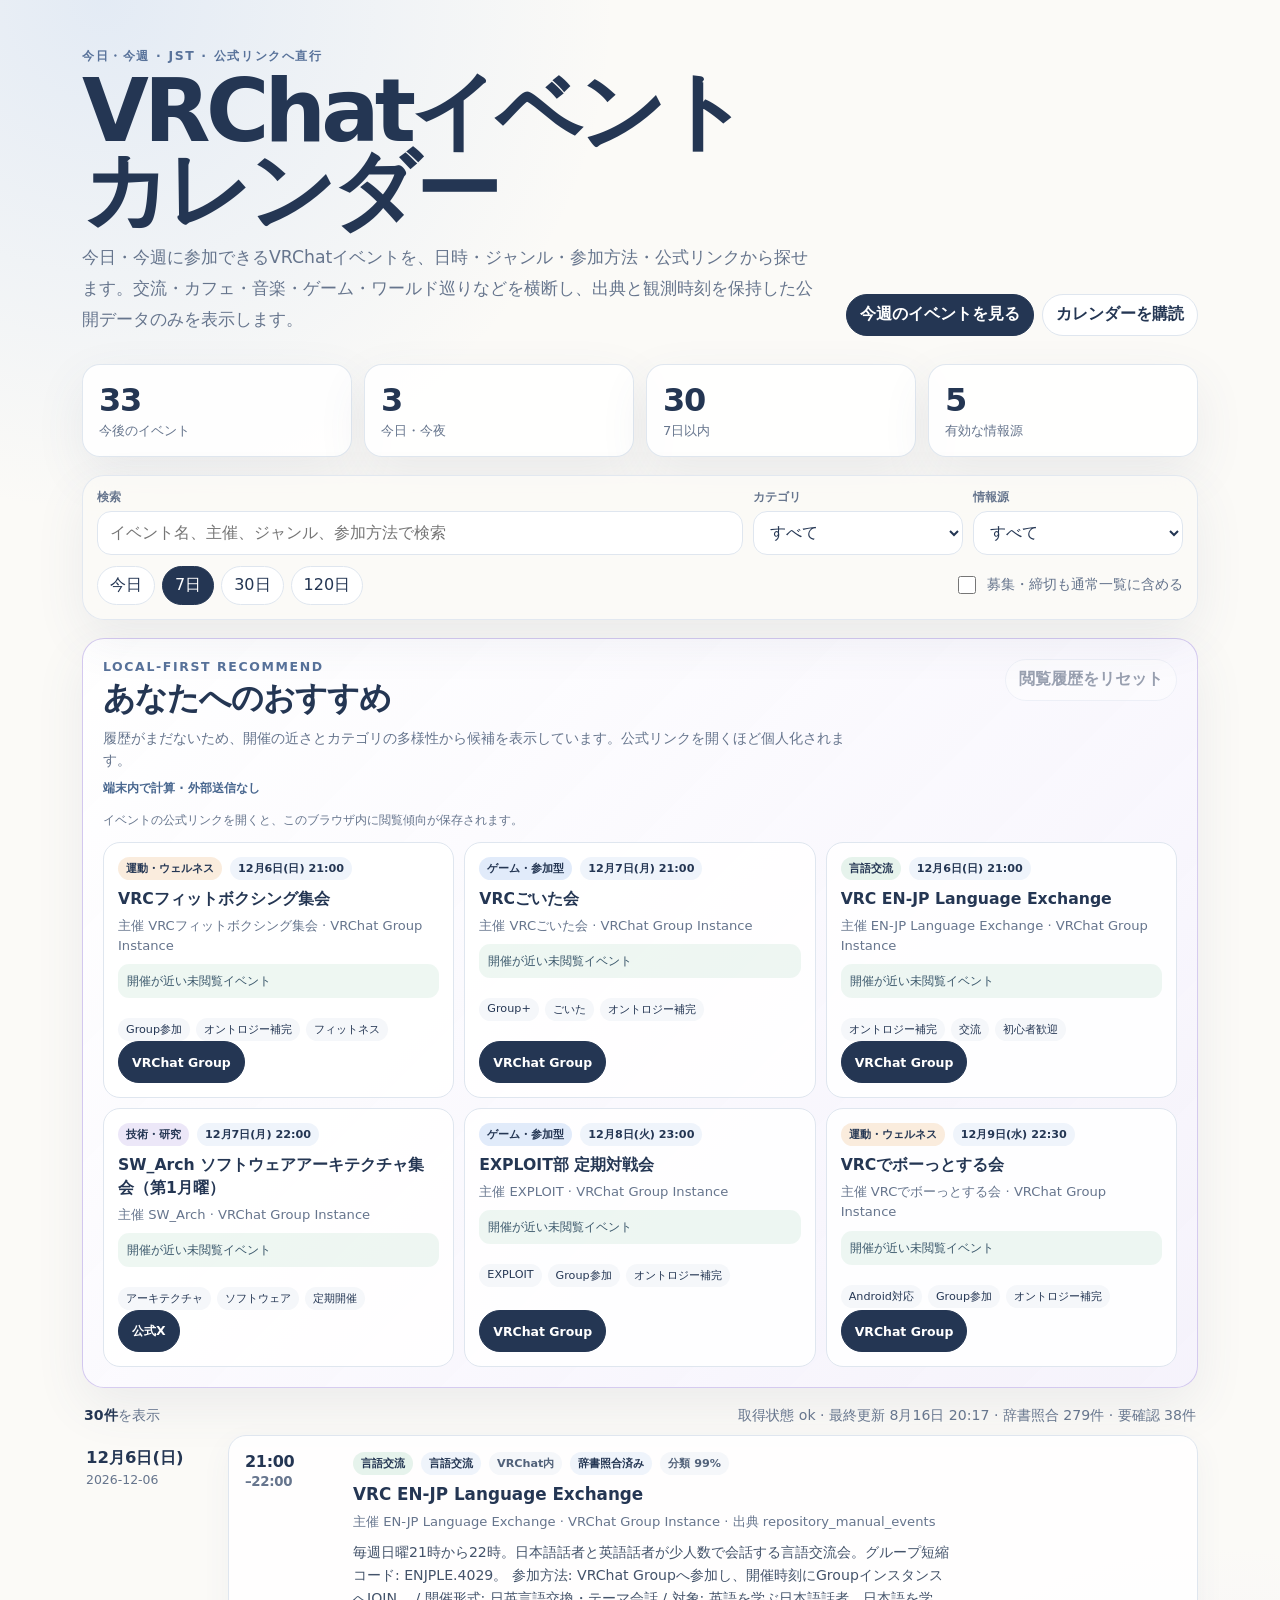
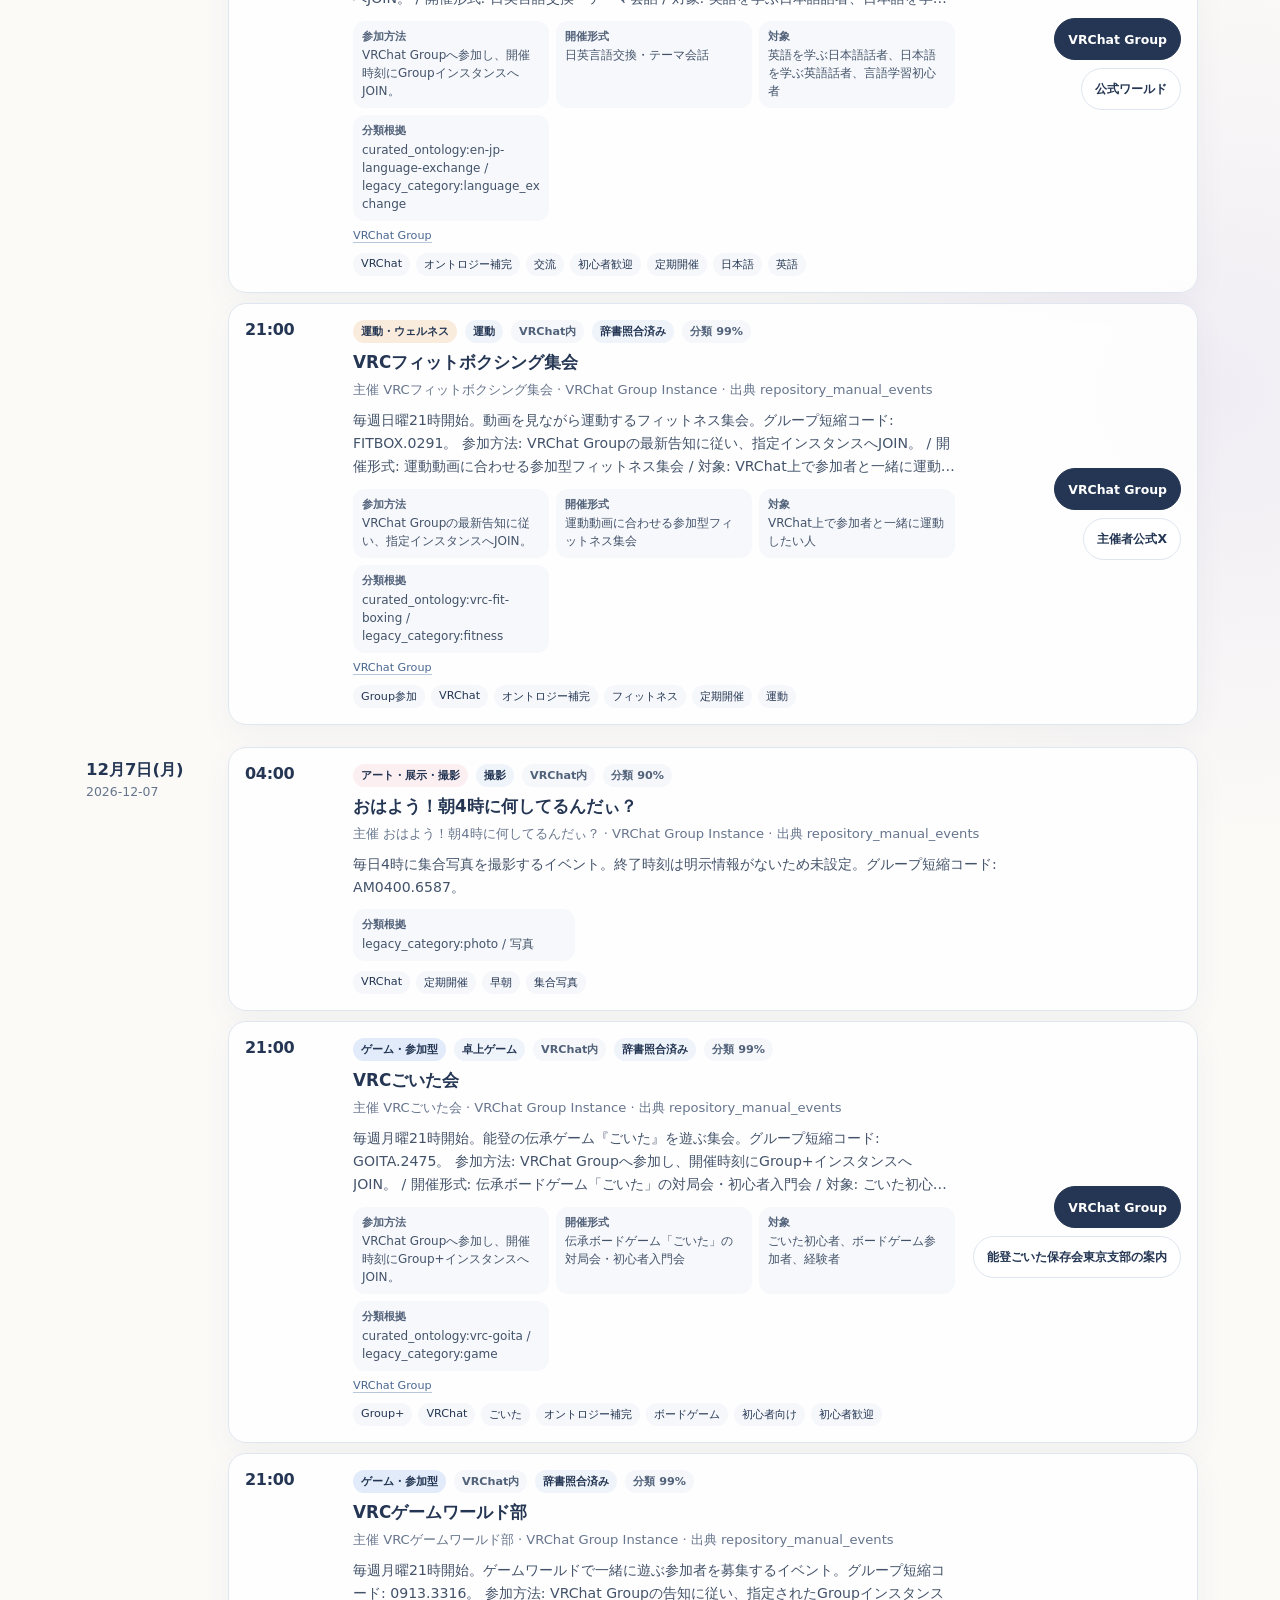
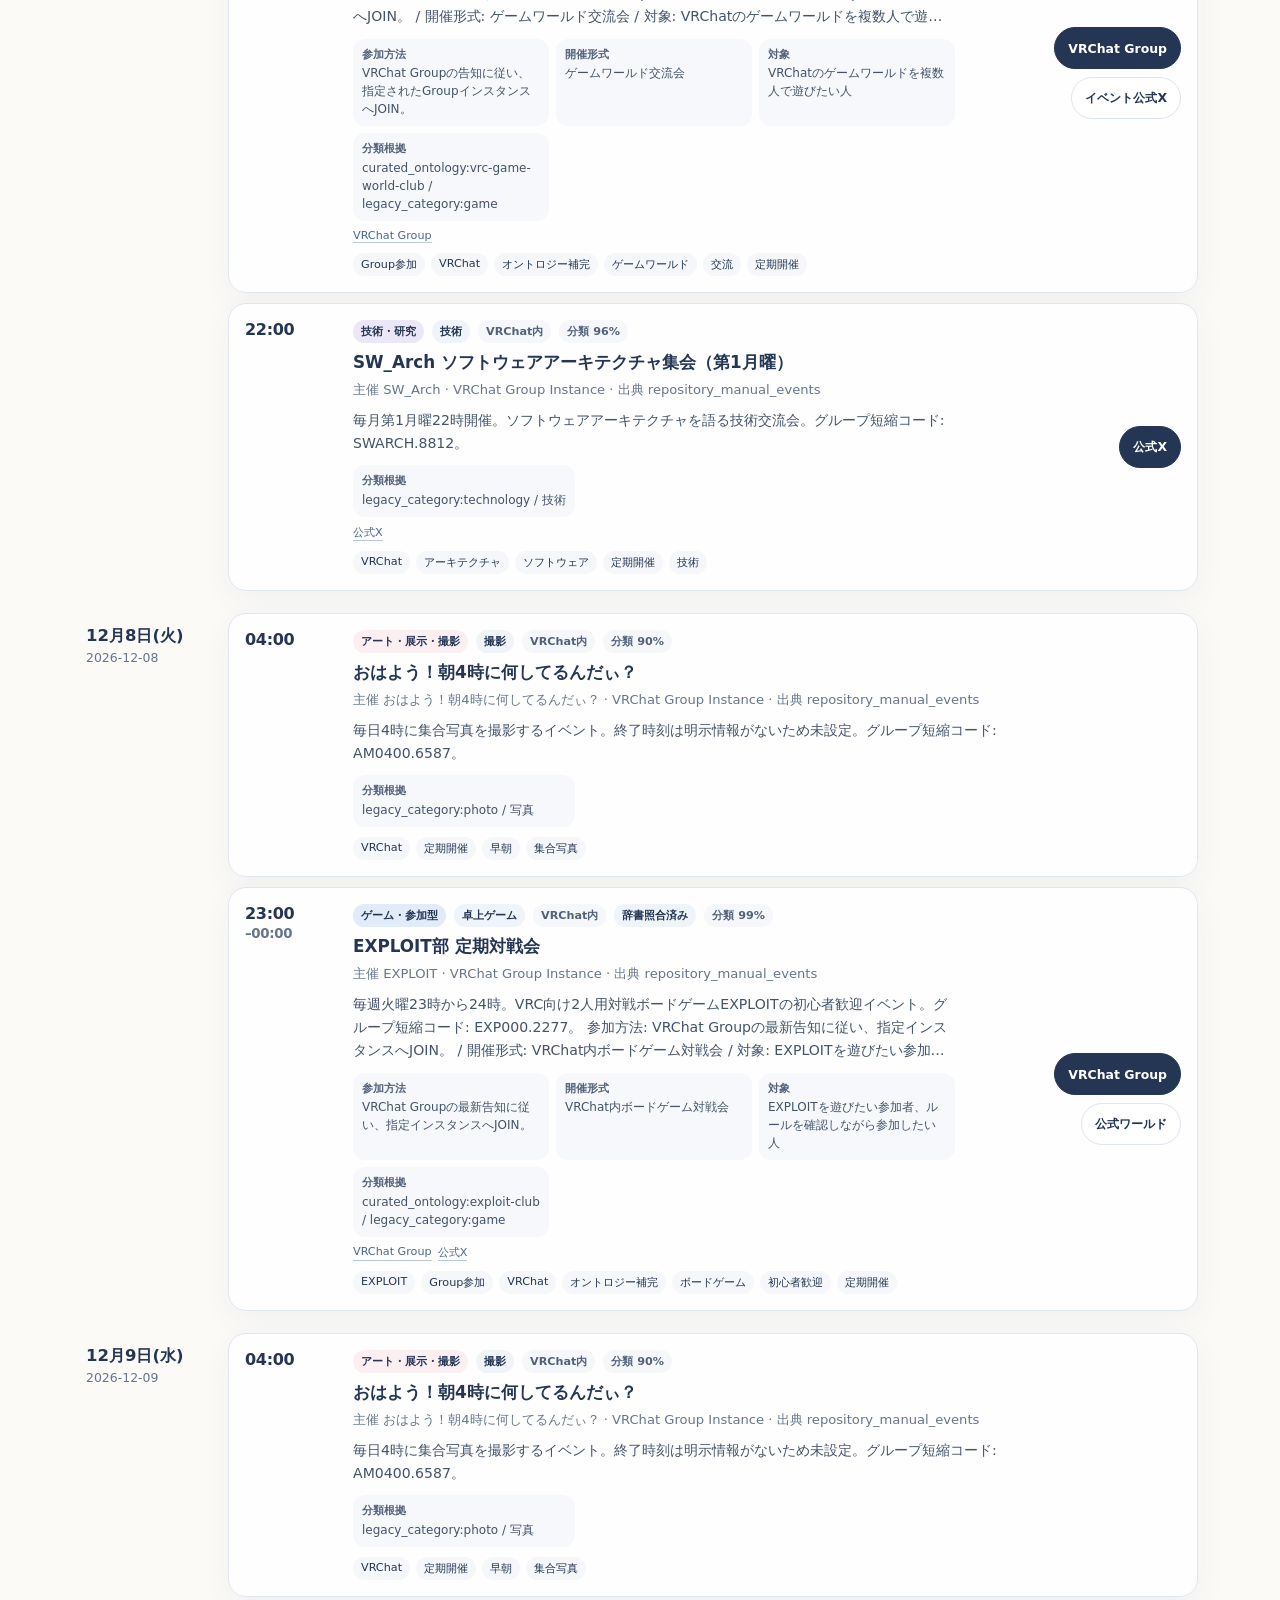
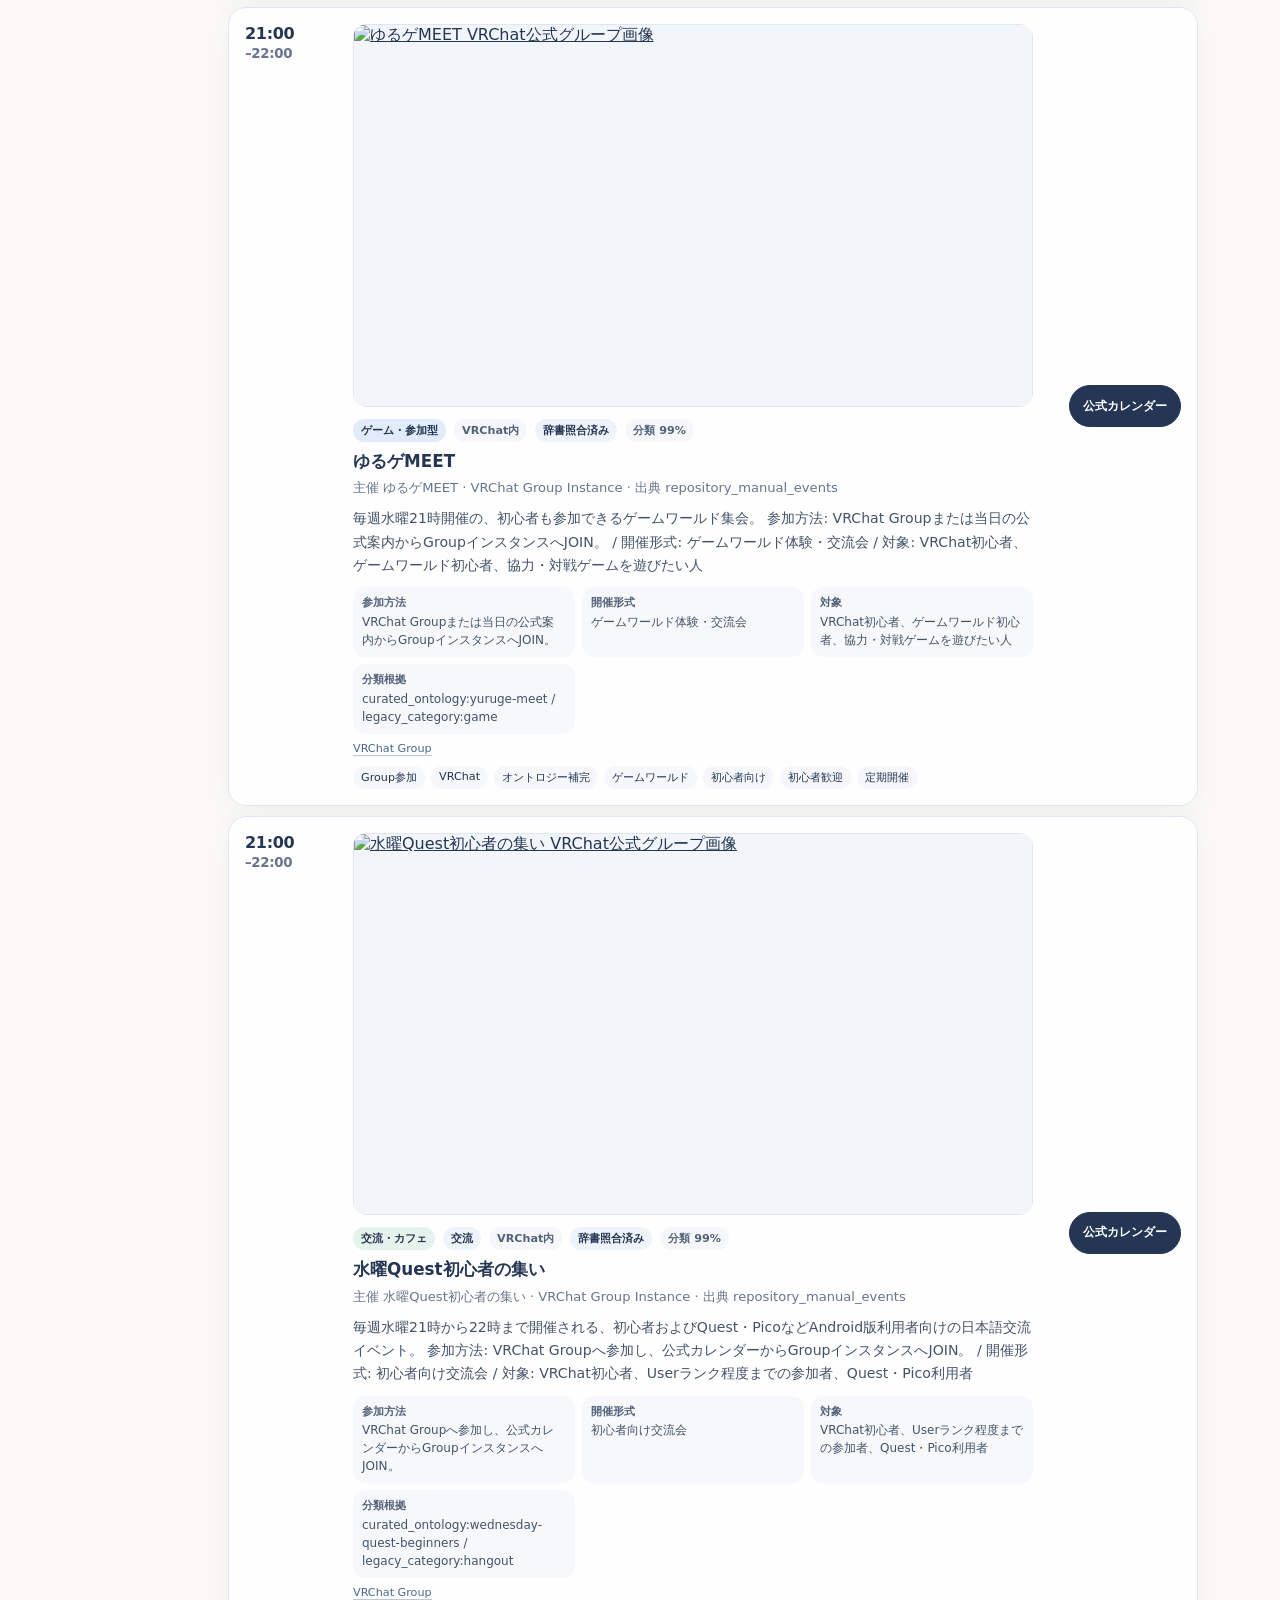
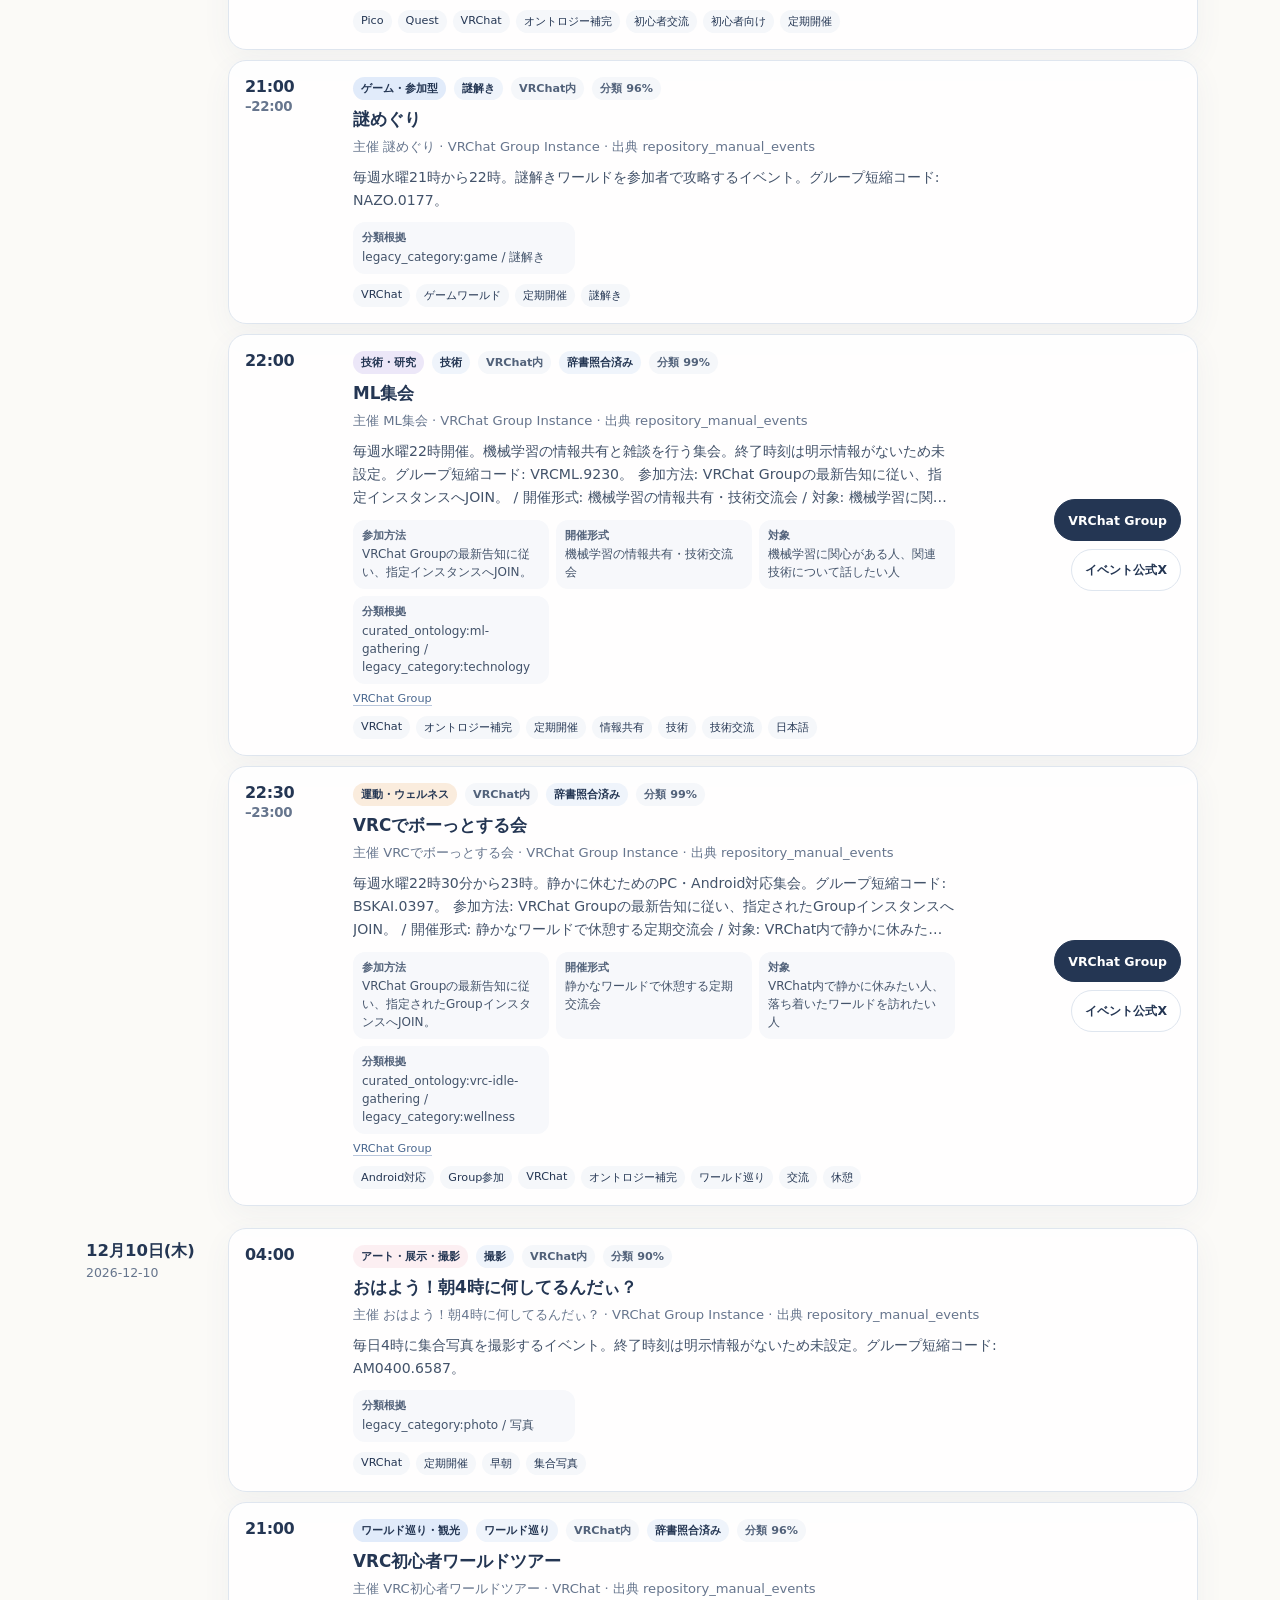
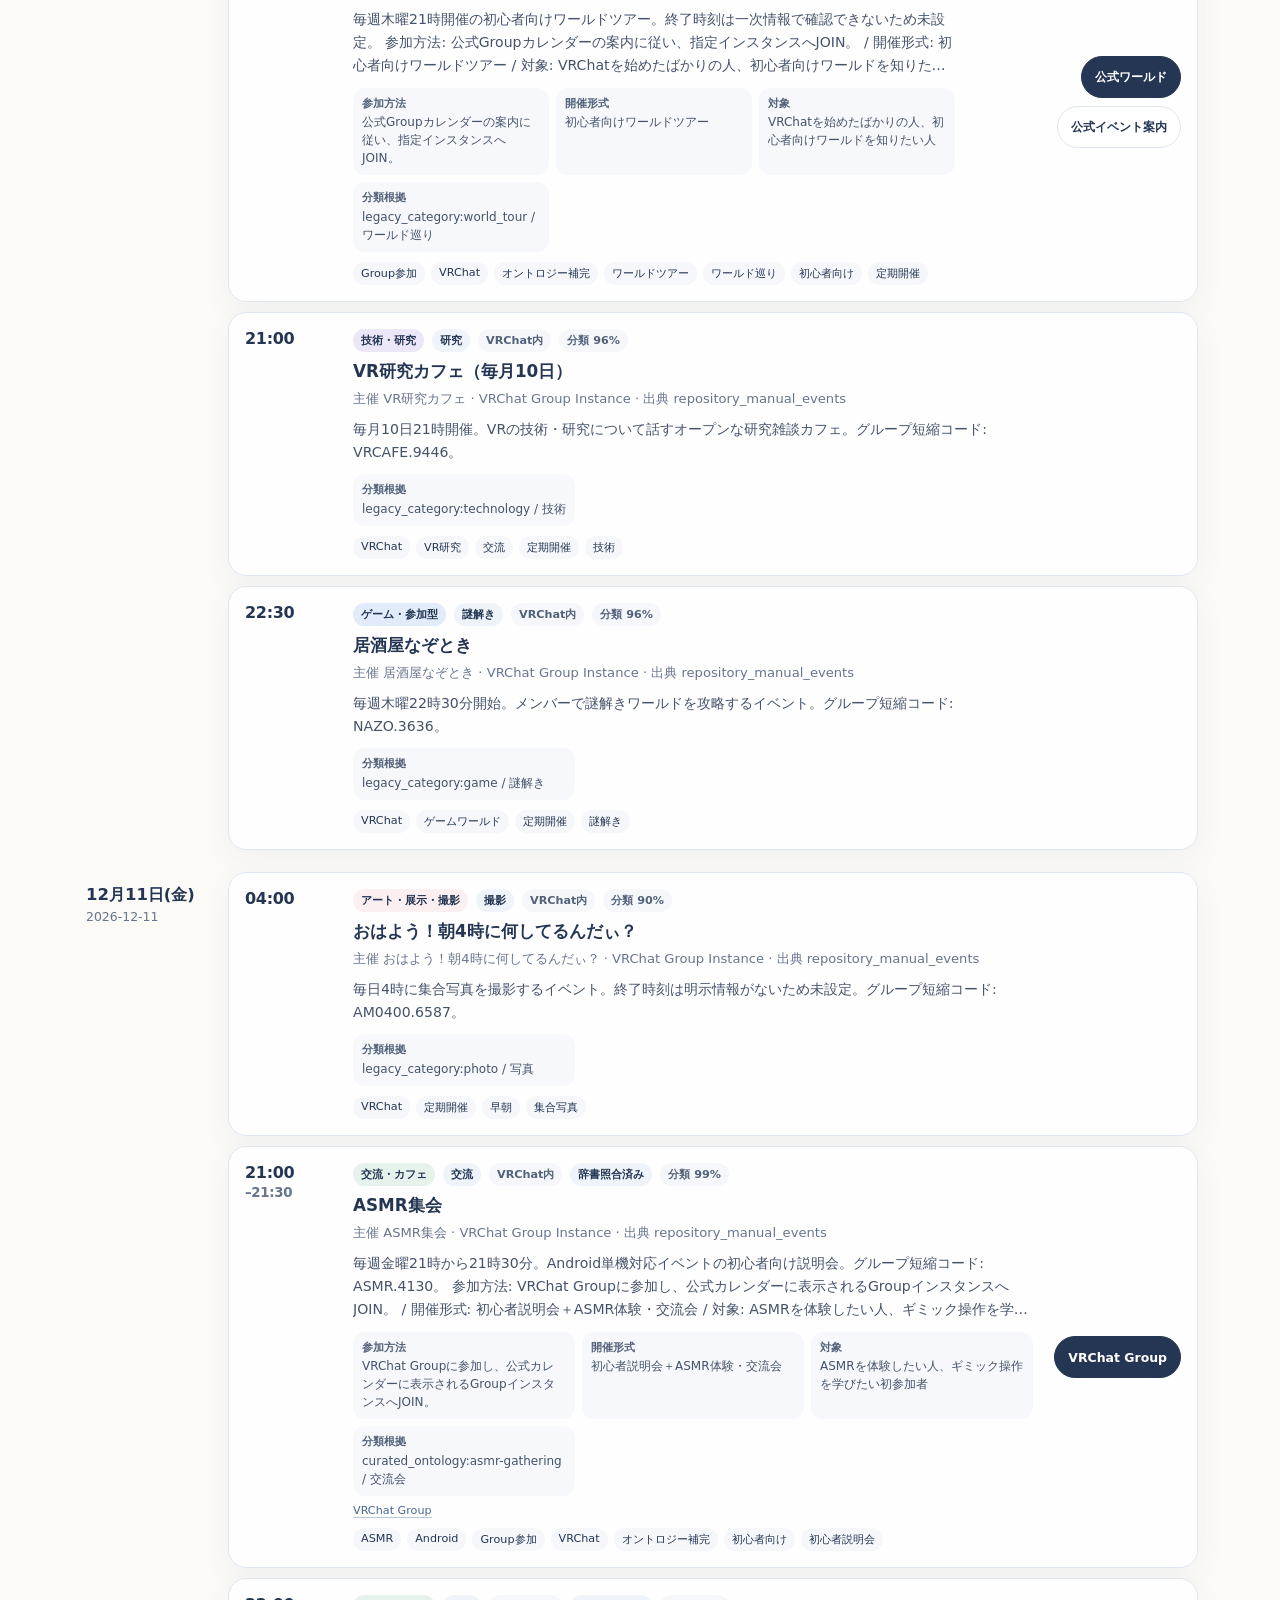
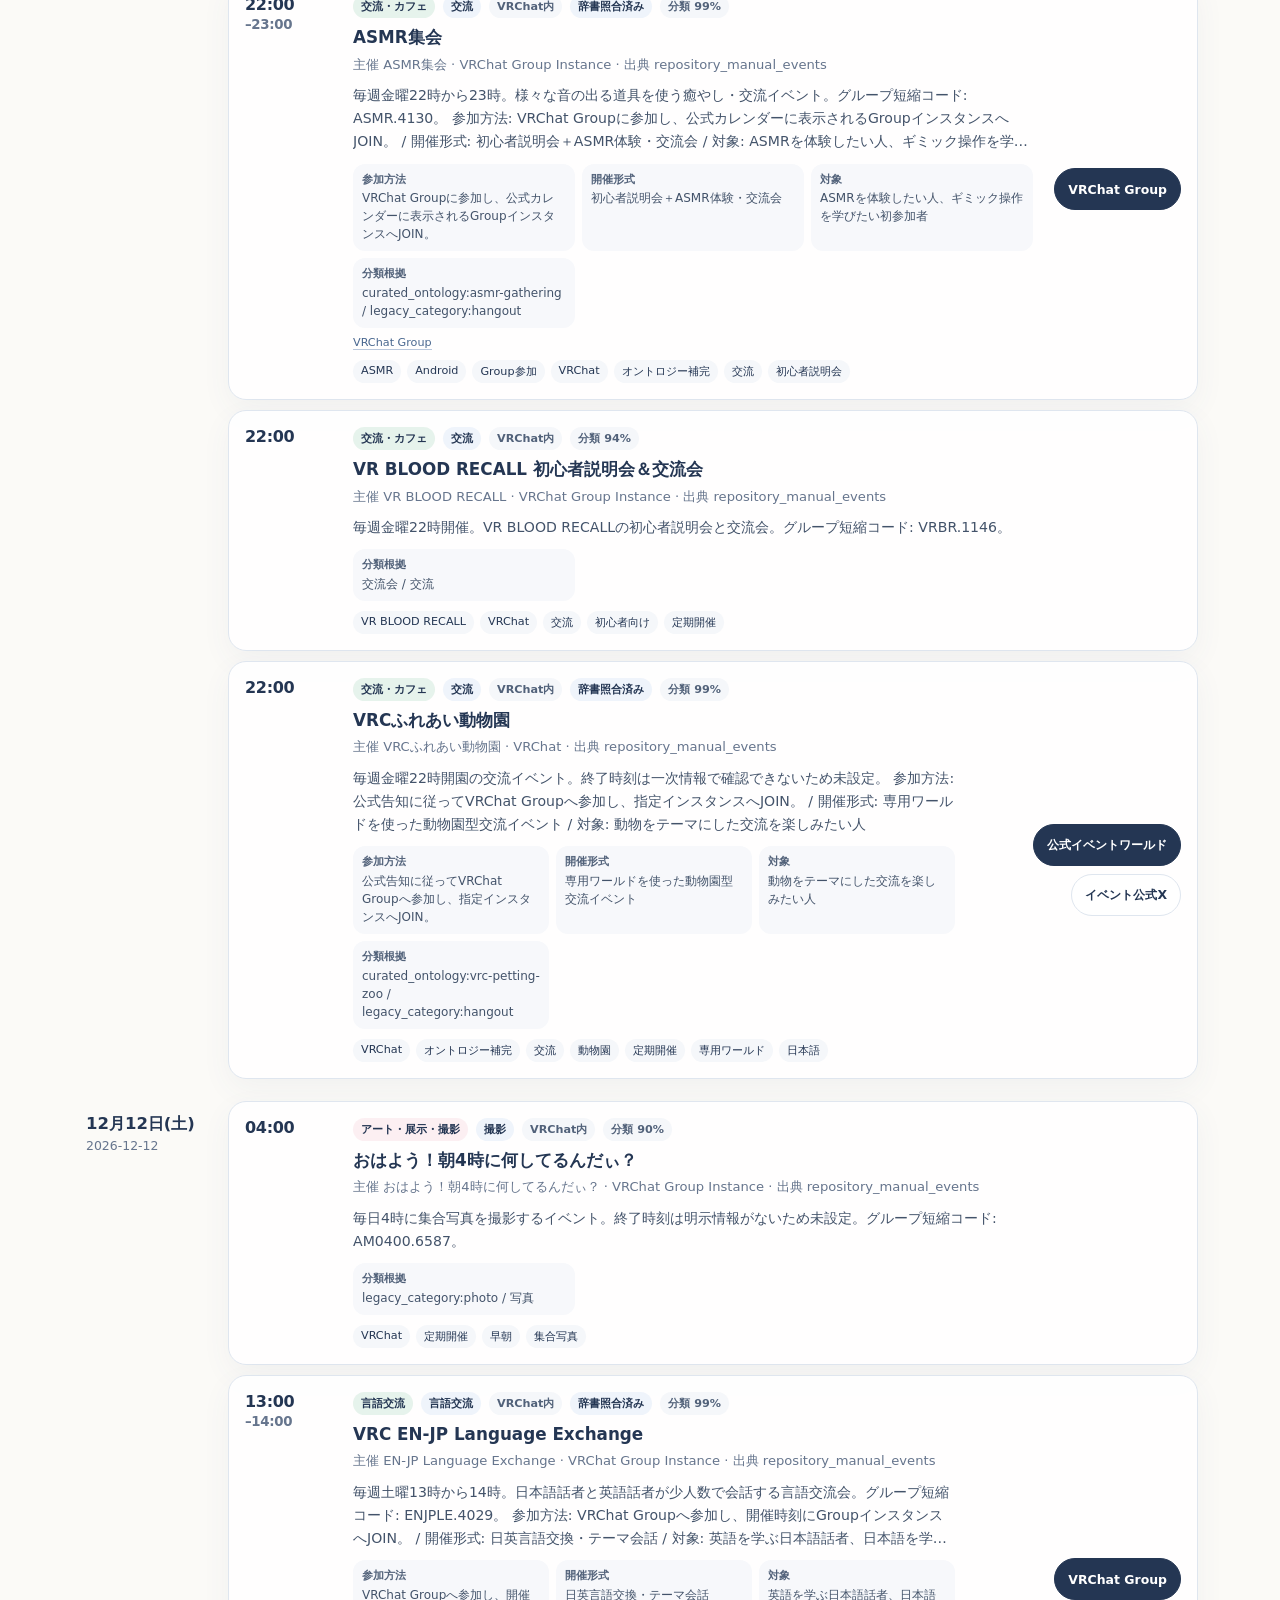
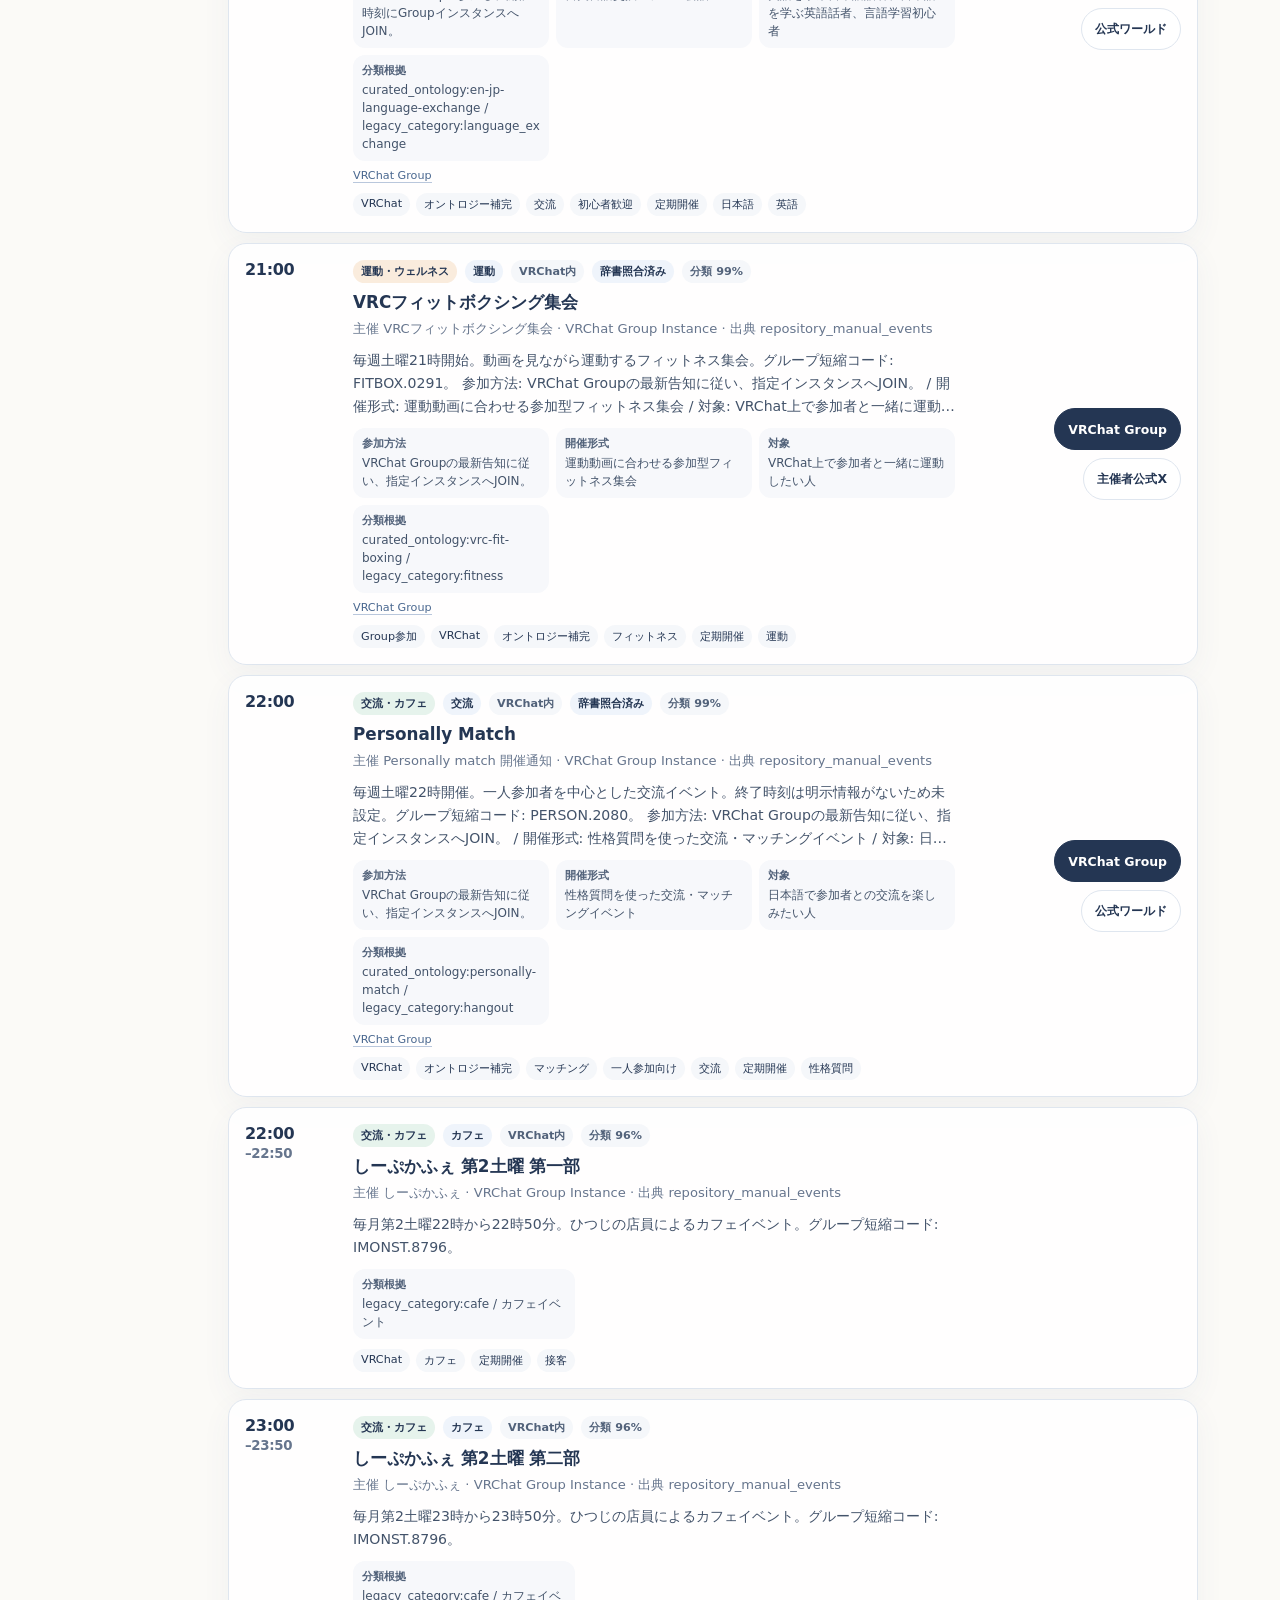
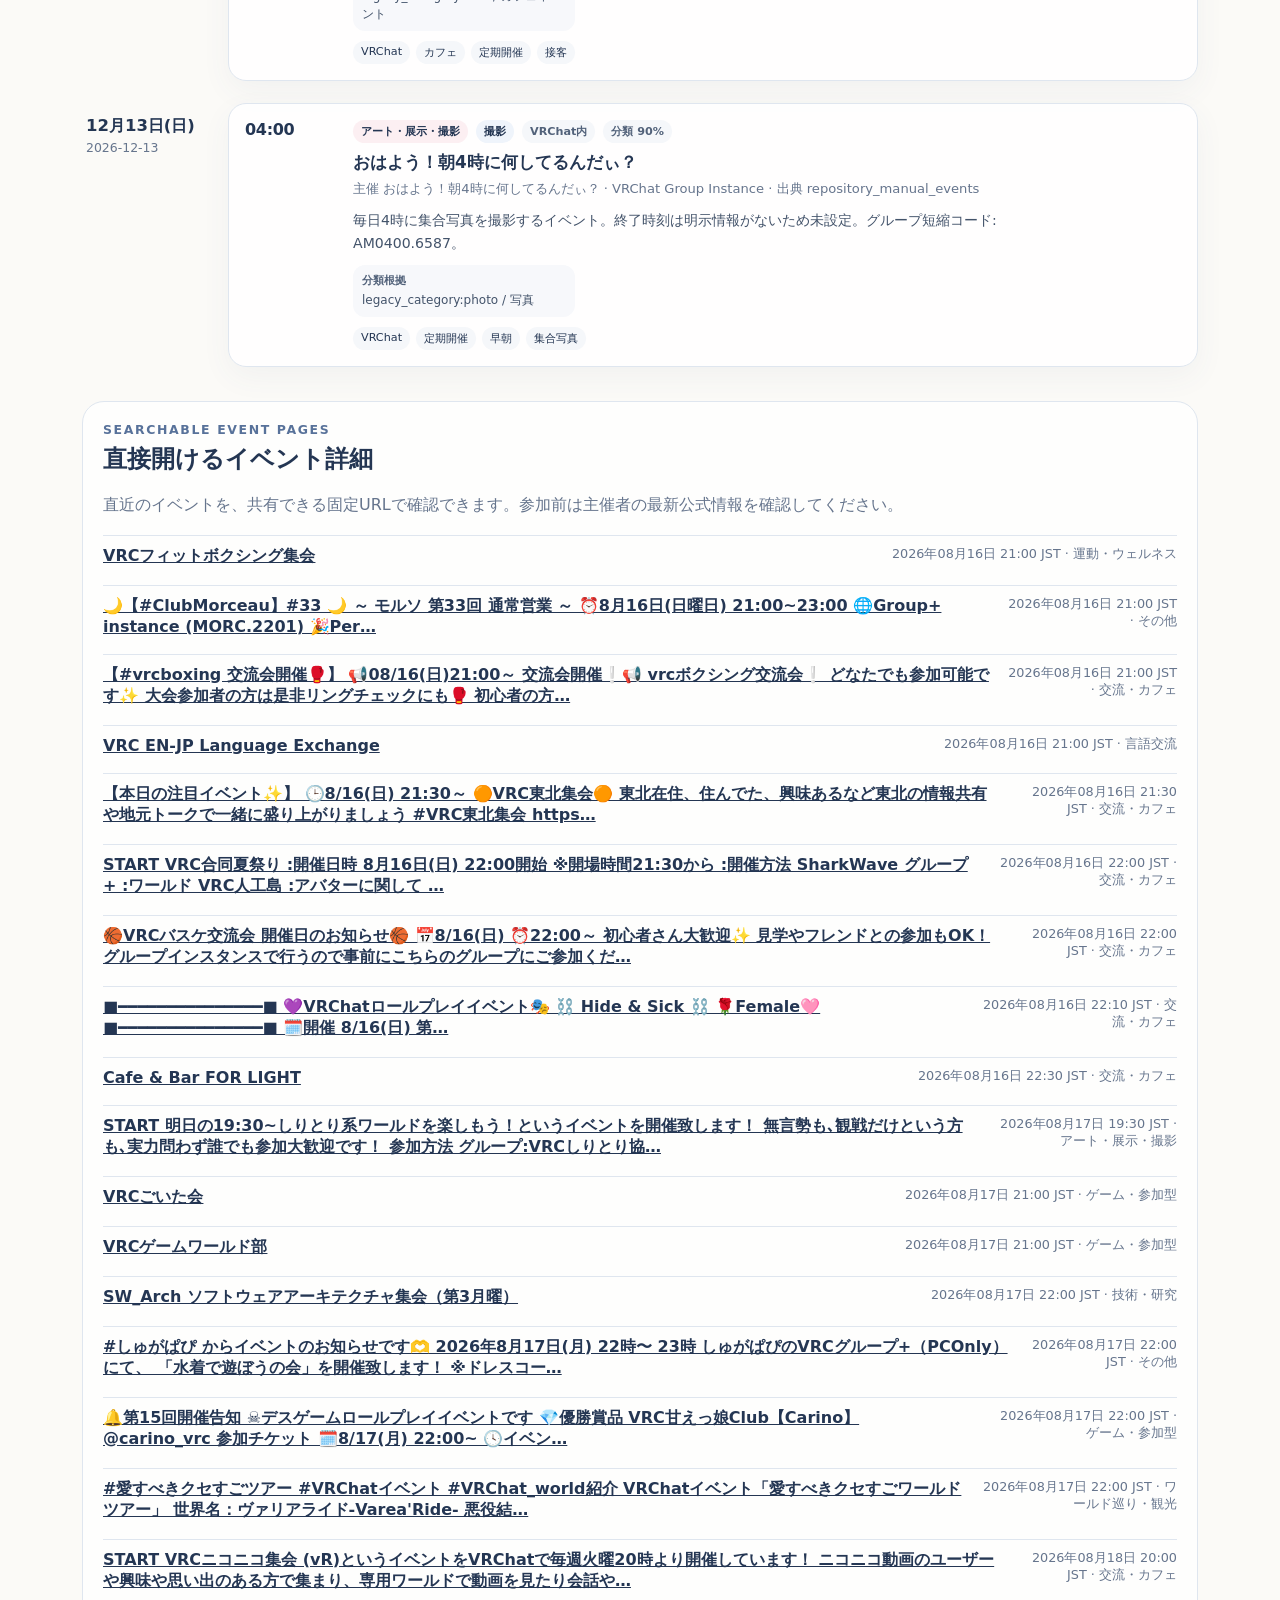
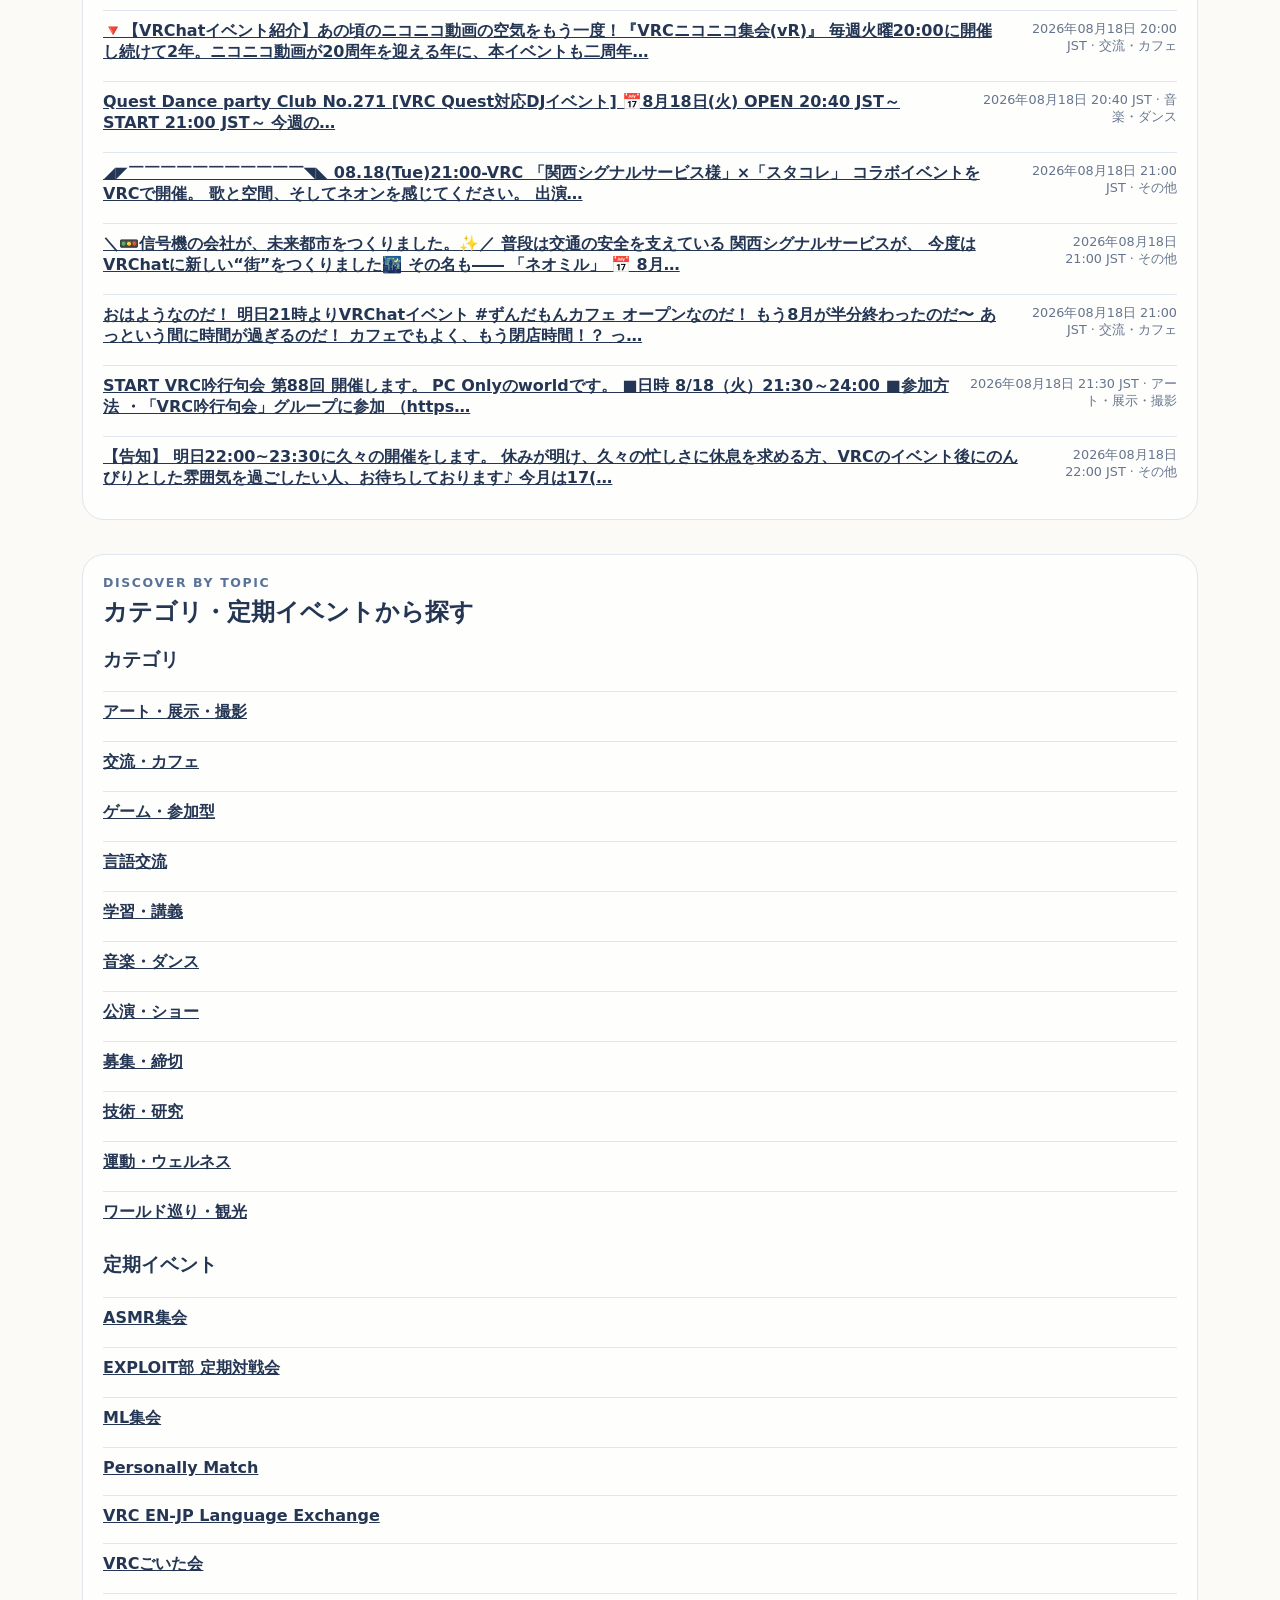
==== commit d58fc598: "chore: publish canonical public snapshot [skip ci]" ====
--- a/index.html
+++ b/index.html
@@ -44,11 +44,10 @@
 </section>
 <div class="statusbar"><div><strong id="result-count">0件</strong>を表示</div><div id="health">データ読込中</div></div><div id="agenda" class="agenda" aria-live="polite"></div>
 
-
 <!-- searchable-events:start -->
-<section class="search-entry" aria-labelledby="search-entry-title"><div class="eyebrow">SEARCHABLE EVENT PAGES</div><h2 id="search-entry-title">直接開けるイベント詳細</h2><p>直近のイベントを、共有できる固定URLで確認できます。参加前は主催者の最新公式情報を確認してください。</p><ul><li><a href="events/occ_29a1f8637d80d492b4ff/" data-track="event_detail_open" data-event-id="occ_29a1f8637d80d492b4ff" data-category="learning">【イベント告知】VRChat韓国語教室「アリラン」にて第23回講義を開催します。 参加お待ちしてます！ -講義内容 1. ハングル基礎編 2. パッチム編 3. 発音編 4. 文法基礎編2 -…</a><span>2026年08月16日 19:30 JST · 学習・講義</span></li><li><a href="events/85b8c73af7529b1d0627/" data-track="event_detail_open" data-event-id="85b8c73af7529b1d0627" data-category="community">今週末の日曜日、8/16 20:00~はこちら！ VRChat内で行われるスト6大会、『スト6ラスクちゃんカップ』の実況を担当します！ アバター「ラスク」を愛する人のみが集まった同好会での5o…</a><span>2026年08月16日 20:00 JST · 交流・カフェ</span></li><li><a href="events/38fc030a31cf1bd91de1/" data-track="event_detail_open" data-event-id="38fc030a31cf1bd91de1" data-category="wellness">VRCフィットボクシング集会</a><span>2026年08月16日 21:00 JST · 運動・ウェルネス</span></li><li><a href="events/91ca3c9a2627a011e407/" data-track="event_detail_open" data-event-id="91ca3c9a2627a011e407" data-category="other">🌙【#ClubMorceau】#33 🌙 ～ モルソ 第33回 通常営業 ～ ⏰8月16日(日曜日) 21:00~23:00 🌐Group+ instance (MORC.2201) 🎉Per…</a><span>2026年08月16日 21:00 JST · その他</span></li><li><a href="events/a6ff884da49522f7fd99/" data-track="event_detail_open" data-event-id="a6ff884da49522f7fd99" data-category="community">【#vrcboxing 交流会開催🥊】 📢08/16(日)21:00～ 交流会開催❕📢 vrcボクシング交流会❕ どなたでも参加可能です✨ 大会参加者の方は是非リングチェックにも🥊 初心者の方…</a><span>2026年08月16日 21:00 JST · 交流・カフェ</span></li><li><a href="events/ffe2ff5bbf2bc59dc151/" data-track="event_detail_open" data-event-id="ffe2ff5bbf2bc59dc151" data-category="language_exchange">VRC EN-JP Language Exchange</a><span>2026年08月16日 21:00 JST · 言語交流</span></li><li><a href="events/6d28479ad24fb66a680d/" data-track="event_detail_open" data-event-id="6d28479ad24fb66a680d" data-category="community">【本日の注目イベント✨】 🕒8/16(日) 21:30～ 🟠VRC東北集会🟠 東北在住、住んでた、興味あるなど東北の情報共有や地元トークで一緒に盛り上がりましょう #VRC東北集会 https…</a><span>2026年08月16日 21:30 JST · 交流・カフェ</span></li><li><a href="events/2c0de3c7873112013625/" data-track="event_detail_open" data-event-id="2c0de3c7873112013625" data-category="community">START VRC合同夏祭り :開催日時 8月16日(日) 22:00開始 ※開場時間21:30から :開催方法 SharkWave グループ+ :ワールド VRC人工島 :アバターに関して …</a><span>2026年08月16日 22:00 JST · 交流・カフェ</span></li><li><a href="events/b409bf7d3012d0d627ee/" data-track="event_detail_open" data-event-id="b409bf7d3012d0d627ee" data-category="community">🏀VRCバスケ交流会 開催日のお知らせ🏀 📅8/16(日) ⏰22:00～ 初心者さん大歓迎✨ 見学やフレンドとの参加もOK！ グループインスタンスで行うので事前にこちらのグループにご参加くだ…</a><span>2026年08月16日 22:00 JST · 交流・カフェ</span></li><li><a href="events/f48d855795ca01109725/" data-track="event_detail_open" data-event-id="f48d855795ca01109725" data-category="community">■━━━━━━━━━━━━━━━■ 💜VRChatロールプレイイベント🎭 ⛓️ Hide &amp; Sick ⛓️ 🌹Female🩷 ■━━━━━━━━━━━━━━━■ 🗓️開催 8/16(日) 第…</a><span>2026年08月16日 22:10 JST · 交流・カフェ</span></li><li><a href="events/8ca7c0a4733b4bdb5021/" data-track="event_detail_open" data-event-id="8ca7c0a4733b4bdb5021" data-category="community">Cafe &amp; Bar FOR LIGHT</a><span>2026年08月16日 22:30 JST · 交流・カフェ</span></li><li><a href="events/325910d30f13dddb193c/" data-track="event_detail_open" data-event-id="325910d30f13dddb193c" data-category="art">START 明日の19:30~しりとり系ワールドを楽しもう！というイベントを開催致します！ 無言勢も､観戦だけという方も､実力問わず誰でも参加大歓迎です！ 参加方法 グループ:VRCしりとり協…</a><span>2026年08月17日 19:30 JST · アート・展示・撮影</span></li><li><a href="events/cec86c2a43f112ea1ad5/" data-track="event_detail_open" data-event-id="cec86c2a43f112ea1ad5" data-category="game">VRCごいた会</a><span>2026年08月17日 21:00 JST · ゲーム・参加型</span></li><li><a href="events/d568153633f309ae2821/" data-track="event_detail_open" data-event-id="d568153633f309ae2821" data-category="game">VRCゲームワールド部</a><span>2026年08月17日 21:00 JST · ゲーム・参加型</span></li><li><a href="events/404f760b26ac3aae8a1f/" data-track="event_detail_open" data-event-id="404f760b26ac3aae8a1f" data-category="technology">SW_Arch ソフトウェアアーキテクチャ集会（第3月曜）</a><span>2026年08月17日 22:00 JST · 技術・研究</span></li><li><a href="events/cbfba68a96595f14db5d/" data-track="event_detail_open" data-event-id="cbfba68a96595f14db5d" data-category="other">#しゅがぱぴ からイベントのお知らせです🫶 2026年8月17日(月) 22時〜 23時 しゅがぱぴのVRCグループ+（PCOnly）にて、 「水着で遊ぼうの会」を開催致します！ ※ドレスコー…</a><span>2026年08月17日 22:00 JST · その他</span></li><li><a href="events/f58fe2d3fabb6a9c287a/" data-track="event_detail_open" data-event-id="f58fe2d3fabb6a9c287a" data-category="game">🔔第15回開催告知 ☠️デスゲームロールプレイイベントです 💎優勝賞品 VRC甘えっ娘Club【Carino】 @carino_vrc 参加チケット 🗓️8/17(月) 22:00~ 🕓イベン…</a><span>2026年08月17日 22:00 JST · ゲーム・参加型</span></li><li><a href="events/fbe9374dbd39fe7ab610/" data-track="event_detail_open" data-event-id="fbe9374dbd39fe7ab610" data-category="world_tour">#愛すべきクセすごツアー #VRChatイベント #VRChat_world紹介 VRChatイベント「愛すべきクセすごワールドツアー」 世界名：ヴァリアライド-Varea&#x27;Ride- 悪役結…</a><span>2026年08月17日 22:00 JST · ワールド巡り・観光</span></li><li><a href="events/447ed3c34de08479cc32/" data-track="event_detail_open" data-event-id="447ed3c34de08479cc32" data-category="community">START VRCニコニコ集会 (vR)というイベントをVRChatで毎週火曜20時より開催しています！ ニコニコ動画のユーザーや興味や思い出のある方で集まり、専用ワールドで動画を見たり会話や…</a><span>2026年08月18日 20:00 JST · 交流・カフェ</span></li><li><a href="events/50db74eeae9762b3c775/" data-track="event_detail_open" data-event-id="50db74eeae9762b3c775" data-category="community">🔻【VRChatイベント紹介】あの頃のニコニコ動画の空気をもう一度！『VRCニコニコ集会(vR)』 毎週火曜20:00に開催し続けて2年。ニコニコ動画が20周年を迎える年に、本イベントも二周年…</a><span>2026年08月18日 20:00 JST · 交流・カフェ</span></li><li><a href="events/c9054e1f992e1fb47be3/" data-track="event_detail_open" data-event-id="c9054e1f992e1fb47be3" data-category="music">Quest Dance party Club No.271 [VRC Quest対応DJイベント] 📅8月18日(火) OPEN 20:40 JST～ START 21:00 JST～ 今週の…</a><span>2026年08月18日 20:40 JST · 音楽・ダンス</span></li><li><a href="events/b90f04198a288aa319b7/" data-track="event_detail_open" data-event-id="b90f04198a288aa319b7" data-category="other">◢◤￣￣￣￣￣￣￣￣￣￣￣◥◣ 08.18(Tue)21:00-VRC 「関西シグナルサービス様」×「スタコレ」 コラボイベントをVRCで開催。 歌と空間、そしてネオンを感じてください。 出演…</a><span>2026年08月18日 21:00 JST · その他</span></li><li><a href="events/d0d500c5a475f8ce0ec3/" data-track="event_detail_open" data-event-id="d0d500c5a475f8ce0ec3" data-category="other">＼🚥信号機の会社が、未来都市をつくりました。✨／ 普段は交通の安全を支えている 関西シグナルサービスが、 今度はVRChatに新しい“街”をつくりました🌃 その名も―― 「ネオミル」 📅 8月…</a><span>2026年08月18日 21:00 JST · その他</span></li><li><a href="events/e6d7b86671a378681d6b/" data-track="event_detail_open" data-event-id="e6d7b86671a378681d6b" data-category="community">おはようなのだ！ 明日21時よりVRChatイベント #ずんだもんカフェ オープンなのだ！ もう8月が半分終わったのだ〜 あっという間に時間が過ぎるのだ！ カフェでもよく、もう閉店時間！？ っ…</a><span>2026年08月18日 21:00 JST · 交流・カフェ</span></li></ul></section>
+<section class="search-entry" aria-labelledby="search-entry-title"><div class="eyebrow">SEARCHABLE EVENT PAGES</div><h2 id="search-entry-title">直接開けるイベント詳細</h2><p>直近のイベントを、共有できる固定URLで確認できます。参加前は主催者の最新公式情報を確認してください。</p><ul><li><a href="events/38fc030a31cf1bd91de1/" data-track="event_detail_open" data-event-id="38fc030a31cf1bd91de1" data-category="wellness">VRCフィットボクシング集会</a><span>2026年08月16日 21:00 JST · 運動・ウェルネス</span></li><li><a href="events/91ca3c9a2627a011e407/" data-track="event_detail_open" data-event-id="91ca3c9a2627a011e407" data-category="other">🌙【#ClubMorceau】#33 🌙 ～ モルソ 第33回 通常営業 ～ ⏰8月16日(日曜日) 21:00~23:00 🌐Group+ instance (MORC.2201) 🎉Per…</a><span>2026年08月16日 21:00 JST · その他</span></li><li><a href="events/a6ff884da49522f7fd99/" data-track="event_detail_open" data-event-id="a6ff884da49522f7fd99" data-category="community">【#vrcboxing 交流会開催🥊】 📢08/16(日)21:00～ 交流会開催❕📢 vrcボクシング交流会❕ どなたでも参加可能です✨ 大会参加者の方は是非リングチェックにも🥊 初心者の方…</a><span>2026年08月16日 21:00 JST · 交流・カフェ</span></li><li><a href="events/ffe2ff5bbf2bc59dc151/" data-track="event_detail_open" data-event-id="ffe2ff5bbf2bc59dc151" data-category="language_exchange">VRC EN-JP Language Exchange</a><span>2026年08月16日 21:00 JST · 言語交流</span></li><li><a href="events/6d28479ad24fb66a680d/" data-track="event_detail_open" data-event-id="6d28479ad24fb66a680d" data-category="community">【本日の注目イベント✨】 🕒8/16(日) 21:30～ 🟠VRC東北集会🟠 東北在住、住んでた、興味あるなど東北の情報共有や地元トークで一緒に盛り上がりましょう #VRC東北集会 https…</a><span>2026年08月16日 21:30 JST · 交流・カフェ</span></li><li><a href="events/2c0de3c7873112013625/" data-track="event_detail_open" data-event-id="2c0de3c7873112013625" data-category="community">START VRC合同夏祭り :開催日時 8月16日(日) 22:00開始 ※開場時間21:30から :開催方法 SharkWave グループ+ :ワールド VRC人工島 :アバターに関して …</a><span>2026年08月16日 22:00 JST · 交流・カフェ</span></li><li><a href="events/b409bf7d3012d0d627ee/" data-track="event_detail_open" data-event-id="b409bf7d3012d0d627ee" data-category="community">🏀VRCバスケ交流会 開催日のお知らせ🏀 📅8/16(日) ⏰22:00～ 初心者さん大歓迎✨ 見学やフレンドとの参加もOK！ グループインスタンスで行うので事前にこちらのグループにご参加くだ…</a><span>2026年08月16日 22:00 JST · 交流・カフェ</span></li><li><a href="events/f48d855795ca01109725/" data-track="event_detail_open" data-event-id="f48d855795ca01109725" data-category="community">■━━━━━━━━━━━━━━━■ 💜VRChatロールプレイイベント🎭 ⛓️ Hide &amp; Sick ⛓️ 🌹Female🩷 ■━━━━━━━━━━━━━━━■ 🗓️開催 8/16(日) 第…</a><span>2026年08月16日 22:10 JST · 交流・カフェ</span></li><li><a href="events/8ca7c0a4733b4bdb5021/" data-track="event_detail_open" data-event-id="8ca7c0a4733b4bdb5021" data-category="community">Cafe &amp; Bar FOR LIGHT</a><span>2026年08月16日 22:30 JST · 交流・カフェ</span></li><li><a href="events/325910d30f13dddb193c/" data-track="event_detail_open" data-event-id="325910d30f13dddb193c" data-category="art">START 明日の19:30~しりとり系ワールドを楽しもう！というイベントを開催致します！ 無言勢も､観戦だけという方も､実力問わず誰でも参加大歓迎です！ 参加方法 グループ:VRCしりとり協…</a><span>2026年08月17日 19:30 JST · アート・展示・撮影</span></li><li><a href="events/cec86c2a43f112ea1ad5/" data-track="event_detail_open" data-event-id="cec86c2a43f112ea1ad5" data-category="game">VRCごいた会</a><span>2026年08月17日 21:00 JST · ゲーム・参加型</span></li><li><a href="events/d568153633f309ae2821/" data-track="event_detail_open" data-event-id="d568153633f309ae2821" data-category="game">VRCゲームワールド部</a><span>2026年08月17日 21:00 JST · ゲーム・参加型</span></li><li><a href="events/404f760b26ac3aae8a1f/" data-track="event_detail_open" data-event-id="404f760b26ac3aae8a1f" data-category="technology">SW_Arch ソフトウェアアーキテクチャ集会（第3月曜）</a><span>2026年08月17日 22:00 JST · 技術・研究</span></li><li><a href="events/cbfba68a96595f14db5d/" data-track="event_detail_open" data-event-id="cbfba68a96595f14db5d" data-category="other">#しゅがぱぴ からイベントのお知らせです🫶 2026年8月17日(月) 22時〜 23時 しゅがぱぴのVRCグループ+（PCOnly）にて、 「水着で遊ぼうの会」を開催致します！ ※ドレスコー…</a><span>2026年08月17日 22:00 JST · その他</span></li><li><a href="events/f58fe2d3fabb6a9c287a/" data-track="event_detail_open" data-event-id="f58fe2d3fabb6a9c287a" data-category="game">🔔第15回開催告知 ☠️デスゲームロールプレイイベントです 💎優勝賞品 VRC甘えっ娘Club【Carino】 @carino_vrc 参加チケット 🗓️8/17(月) 22:00~ 🕓イベン…</a><span>2026年08月17日 22:00 JST · ゲーム・参加型</span></li><li><a href="events/fbe9374dbd39fe7ab610/" data-track="event_detail_open" data-event-id="fbe9374dbd39fe7ab610" data-category="world_tour">#愛すべきクセすごツアー #VRChatイベント #VRChat_world紹介 VRChatイベント「愛すべきクセすごワールドツアー」 世界名：ヴァリアライド-Varea&#x27;Ride- 悪役結…</a><span>2026年08月17日 22:00 JST · ワールド巡り・観光</span></li><li><a href="events/447ed3c34de08479cc32/" data-track="event_detail_open" data-event-id="447ed3c34de08479cc32" data-category="community">START VRCニコニコ集会 (vR)というイベントをVRChatで毎週火曜20時より開催しています！ ニコニコ動画のユーザーや興味や思い出のある方で集まり、専用ワールドで動画を見たり会話や…</a><span>2026年08月18日 20:00 JST · 交流・カフェ</span></li><li><a href="events/50db74eeae9762b3c775/" data-track="event_detail_open" data-event-id="50db74eeae9762b3c775" data-category="community">🔻【VRChatイベント紹介】あの頃のニコニコ動画の空気をもう一度！『VRCニコニコ集会(vR)』 毎週火曜20:00に開催し続けて2年。ニコニコ動画が20周年を迎える年に、本イベントも二周年…</a><span>2026年08月18日 20:00 JST · 交流・カフェ</span></li><li><a href="events/c9054e1f992e1fb47be3/" data-track="event_detail_open" data-event-id="c9054e1f992e1fb47be3" data-category="music">Quest Dance party Club No.271 [VRC Quest対応DJイベント] 📅8月18日(火) OPEN 20:40 JST～ START 21:00 JST～ 今週の…</a><span>2026年08月18日 20:40 JST · 音楽・ダンス</span></li><li><a href="events/b90f04198a288aa319b7/" data-track="event_detail_open" data-event-id="b90f04198a288aa319b7" data-category="other">◢◤￣￣￣￣￣￣￣￣￣￣￣◥◣ 08.18(Tue)21:00-VRC 「関西シグナルサービス様」×「スタコレ」 コラボイベントをVRCで開催。 歌と空間、そしてネオンを感じてください。 出演…</a><span>2026年08月18日 21:00 JST · その他</span></li><li><a href="events/d0d500c5a475f8ce0ec3/" data-track="event_detail_open" data-event-id="d0d500c5a475f8ce0ec3" data-category="other">＼🚥信号機の会社が、未来都市をつくりました。✨／ 普段は交通の安全を支えている 関西シグナルサービスが、 今度はVRChatに新しい“街”をつくりました🌃 その名も―― 「ネオミル」 📅 8月…</a><span>2026年08月18日 21:00 JST · その他</span></li><li><a href="events/e6d7b86671a378681d6b/" data-track="event_detail_open" data-event-id="e6d7b86671a378681d6b" data-category="community">おはようなのだ！ 明日21時よりVRChatイベント #ずんだもんカフェ オープンなのだ！ もう8月が半分終わったのだ〜 あっという間に時間が過ぎるのだ！ カフェでもよく、もう閉店時間！？ っ…</a><span>2026年08月18日 21:00 JST · 交流・カフェ</span></li><li><a href="events/ad5e673564a34d4a878f/" data-track="event_detail_open" data-event-id="ad5e673564a34d4a878f" data-category="art">START VRC吟行句会 第88回 開催します。 PC Onlyのworldです。 ■日時 8/18（火）21:30～24:00 ■参加方法 ・「VRC吟行句会」グループに参加 （https…</a><span>2026年08月18日 21:30 JST · アート・展示・撮影</span></li><li><a href="events/0d61f7d7dc9479d48fa1/" data-track="event_detail_open" data-event-id="0d61f7d7dc9479d48fa1" data-category="other">【告知】 明日22:00~23:30に久々の開催をします。 休みが明け、久々の忙しさに休息を求める方、VRCのイベント後にのんびりとした雰囲気を過ごしたい人、お待ちしております♪ 今月は17(…</a><span>2026年08月18日 22:00 JST · その他</span></li></ul></section>
 <!-- searchable-events:end -->
-<!-- crawl-hubs:start --><section class="search-entry" aria-labelledby="crawl-hubs-title"><div class="eyebrow">DISCOVER BY TOPIC</div><h2 id="crawl-hubs-title">カテゴリ・定期イベントから探す</h2><h3>カテゴリ</h3><ul><li><a href="categories/art/">アート・展示・撮影</a></li><li><a href="categories/community/">交流・カフェ</a></li><li><a href="categories/game/">ゲーム・参加型</a></li><li><a href="categories/language_exchange/">言語交流</a></li><li><a href="categories/learning/">学習・講義</a></li><li><a href="categories/music/">音楽・ダンス</a></li><li><a href="categories/performance/">公演・ショー</a></li><li><a href="categories/recruitment_deadline/">募集・締切</a></li><li><a href="categories/technology/">技術・研究</a></li><li><a href="categories/wellness/">運動・ウェルネス</a></li><li><a href="categories/world_tour/">ワールド巡り・観光</a></li></ul><h3>定期イベント</h3><ul><li><a href="series/asmr-gathering/">ASMR集会</a></li><li><a href="series/exploit-club/">EXPLOIT部 定期対戦会</a></li><li><a href="series/ml-gathering/">ML集会</a></li><li><a href="series/personally-match/">Personally Match</a></li><li><a href="series/en-jp-language-exchange/">VRC EN-JP Language Exchange</a></li><li><a href="series/vrc-goita/">VRCごいた会</a></li><li><a href="series/vrc-idle-gathering/">VRCでボーっとする会</a></li><li><a href="series/vrc-petting-zoo/">VRCふれあい動物園</a></li><li><a href="series/vrc-game-world-club/">VRCゲームワールド部</a></li><li><a href="series/vrc-fit-boxing/">VRCフィットボクシング集会</a></li><li><a href="series/vrc-beginner-world-tour/">VRC初心者ワールドツアー</a></li><li><a href="series/yuruge-meet/">ゆるゲMEET</a></li><li><a href="series/wednesday-quest-beginners/">水曜Quest初心者の集い</a></li></ul></section><!-- crawl-hubs:end --><!-- crawl-all-events:start --><details class="search-entry"><summary>すべてのイベント詳細を開く（残り337件）</summary><ul><li><a href="events/ad5e673564a34d4a878f/" data-track="event_detail_open" data-event-id="ad5e673564a34d4a878f" data-category="art">START VRC吟行句会 第88回 開催します。 PC Onlyのworldです。 ■日時 8/18（火）21:30～24:00 ■参加方法 ・「VRC吟行句会」グループに参加 （https…</a></li><li><a href="events/0d61f7d7dc9479d48fa1/" data-track="event_detail_open" data-event-id="0d61f7d7dc9479d48fa1" data-category="other">【告知】 明日22:00~23:30に久々の開催をします。 休みが明け、久々の忙しさに休息を求める方、VRCのイベント後にのんびりとした雰囲気を過ごしたい人、お待ちしております♪ 今月は17(…</a></li><li><a href="events/f16dcab0e0ee503a47ae/" data-track="event_detail_open" data-event-id="f16dcab0e0ee503a47ae" data-category="music">🎆VRChatライブ🎆 ⏰8/18(火)22:00～ 🚢CCLラディアーレ号 @VRC_CCL ふかみあいやさん @aiyahukami_VR やまみーさん @Vakovakooctopus …</a></li><li><a href="events/e9d2836bd4aae179d4e2/" data-track="event_detail_open" data-event-id="e9d2836bd4aae179d4e2" data-category="game">EXPLOIT部 定期対戦会</a></li><li><a href="events/16dda9f426a88a34983d/" data-track="event_detail_open" data-event-id="16dda9f426a88a34983d" data-category="game">ゆるゲMEET</a></li><li><a href="events/cc1f3c1e1676a0dfa509/" data-track="event_detail_open" data-event-id="cc1f3c1e1676a0dfa509" data-category="community">水曜Quest初心者の集い</a></li><li><a href="events/d49b5ac65eb51f46baa7/" data-track="event_detail_open" data-event-id="d49b5ac65eb51f46baa7" data-category="community">【告知】VRC星の翼集会 開催 8月19日（水）21:30～22:30 Group Only 『星の翼』バージョン3.2リリースをお祝いして、VRCで星の翼集会を開催します。 団長みんなでゆる…</a></li><li><a href="events/350fafd5c8e156e1015f/" data-track="event_detail_open" data-event-id="350fafd5c8e156e1015f" data-category="community">第70回「アバター改変なんもわからん集会」 日時：8月19日(水) 22:00開場 内容：改変なんでも質問会 想定技術Lv：なんもわからん 参加方法：VRCグループへJOIN ※講師はいますが…</a></li><li><a href="events/808892671d038210d4fa/" data-track="event_detail_open" data-event-id="808892671d038210d4fa" data-category="technology">ML集会</a></li><li><a href="events/a865888c3846c7309132/" data-track="event_detail_open" data-event-id="a865888c3846c7309132" data-category="world_tour">久々の開催です！ VRChatにある世界遺産ワールドを クイズとガイドで巡る1時間のワールドツアー 日時：8月19日（水） 22:00～23:00 Join先：kamefast 事前に「kam…</a></li><li><a href="events/6112bea2096b5c11b877/" data-track="event_detail_open" data-event-id="6112bea2096b5c11b877" data-category="performance">警戒ちゃんの配信でも紹介した朗読ミュージカル「#オリパンダーと七夕」は8/19(水)22:30～ VRChatで開催です！ 歌と朗読には超低遅延音楽セッションアプリ #SyncueSong を…</a></li><li><a href="events/b0bb7f61f1529fa79a4c/" data-track="event_detail_open" data-event-id="b0bb7f61f1529fa79a4c" data-category="performance">🎋【8/19 朗読ミュージカル】🐧🐼 七夕物語をベースにした完全新作朗読ミュージカル✨ 旧暦の七夕を一緒にお祝いしましょう🎋 出演：樹元オリエ × ききょうぱんだ 日時：2026年8月19日(…</a></li><li><a href="events/ed4b7f3b337613398aad/" data-track="event_detail_open" data-event-id="ed4b7f3b337613398aad" data-category="wellness">VRCでボーっとする会</a></li><li><a href="events/6c265d9ccded30c2a2f3/" data-track="event_detail_open" data-event-id="6c265d9ccded30c2a2f3" data-category="community">今回もご登校ありがとうございました✨ お写真は「#VRCスクールカフェGS」へ投稿して頂けると嬉しいです！ また次回も皆様のご登校をお待ちしております！ 🌟次回予定🌟 📅 臨海学校 (交流会)…</a></li><li><a href="events/a7be7f426a03dc72ec98/" data-track="event_detail_open" data-event-id="a7be7f426a03dc72ec98" data-category="music">【VRChat DJイベント告知】 約4年ぶりに #VR_EXCEED で復活！ ✨ Konatan Psychedelic Festival 📅2026/08/20 (木) ⏰20:00-2…</a></li><li><a href="events/2bf33a2265f645043079/" data-track="event_detail_open" data-event-id="2bf33a2265f645043079" data-category="music">【開催告知】 RAVECHO ADMISSION! Vol.2 🚨8/20(木) 21:00 🚨 各DJが担当アーティスト縛りで挑む コンセプトDJイベント！ 「30分でアーティストの魅力をど…</a></li><li><a href="events/80250a9f85f94f0ec777/" data-track="event_detail_open" data-event-id="80250a9f85f94f0ec777" data-category="world_tour">VRC初心者ワールドツアー</a></li><li><a href="events/67a8935701de07d78a45/" data-track="event_detail_open" data-event-id="67a8935701de07d78a45" data-category="community">\第25回 #VRC広島集会 開催します！/ 8月20日（木）22時～ #VRC広島集会 開催です🤍 ローカルな話題でゆるやかな時間を過ごしましょう😌 広島に興味を持っていらっしゃる方大歓迎😄…</a></li><li><a href="events/94bae4a0c3f613eb8bab/" data-track="event_detail_open" data-event-id="94bae4a0c3f613eb8bab" data-category="other">＼第18回プルタブを開ける会／📷 プルタブ式飲料水を持ち寄って、プルタブを開ける音を聞くだけのVRC史上最もくだらないイベント 。 夏の音を＿＿＿奏に＿＿＿＿＿ 日時：8/20 22:00 ゲ…</a></li><li><a href="events/7d049901fb238dc35644/" data-track="event_detail_open" data-event-id="7d049901fb238dc35644" data-category="community">第41回 #VRC北関東集会 の告知になります。 日時は8月21日（金）21時～22時です。子細は画像をご覧下さい。 Group+インスタンスでの開催となります。ごゆるりとお越し頂ければ幸いで…</a></li><li><a href="events/82ee2c5f83ce5da4b2c0/" data-track="event_detail_open" data-event-id="82ee2c5f83ce5da4b2c0" data-category="music">📢DJイベントのお知らせ📢 Kawaii Future Musicを中心としたVRDJイベントを開催します！ 📅 8/21(金) 🕘 21:00〜23:50 📍VRChat（Group+） 素…</a></li><li><a href="events/af74f6e6671714700d76/" data-track="event_detail_open" data-event-id="af74f6e6671714700d76" data-category="community">ASMR集会</a></li><li><a href="events/d4280842078f6b8fb31b/" data-track="event_detail_open" data-event-id="d4280842078f6b8fb31b" data-category="community">VRCふれあい動物園</a></li><li><a href="events/d6711690fa914426a9b0/" data-track="event_detail_open" data-event-id="d6711690fa914426a9b0" data-category="community">ASMR集会</a></li><li><a href="events/58a0405350c05ad98557/" data-track="event_detail_open" data-event-id="58a0405350c05ad98557" data-category="art">暑い夏、水着が日常着になったVRCの世界！☀️ ILE SHOPでは、夏の記念としてHarushionのフォトイベントを開催します。 【参加方法】 ・Harushion を着用 ・添付のカメラ…</a></li><li><a href="events/0d8939e4a2a9700f5299/" data-track="event_detail_open" data-event-id="0d8939e4a2a9700f5299" data-category="language_exchange">VRC EN-JP Language Exchange</a></li><li><a href="events/1324b233d3b177ccf619/" data-track="event_detail_open" data-event-id="1324b233d3b177ccf619" data-category="other">【👙🏄🏼‍♂️祭りだ祭り🛟⛱️】 VRC A-POP FEAST 2026 8/22(土)19:30 OPEN!! アニメだアニメ！よろしくどうぞ！ #VRC_APOP_FEAST https…</a></li><li><a href="events/50aba76752ea7459fc49/" data-track="event_detail_open" data-event-id="50aba76752ea7459fc49" data-category="other">【👙🏄🏼‍♂️祭りだ祭り🛟⛱️】 去年に続き 夏のアニメ祭り VRC A-POP FEAST 2026 やります！ 🗓️8/22 土曜日 19:30 OPEN!! 会場は2026特設ワールド …</a></li><li><a href="events/7c7a914baeceb73894c1/" data-track="event_detail_open" data-event-id="7c7a914baeceb73894c1" data-category="music">【👙🏄🏼‍♂️祭りだ祭り🛟⛱️】 VRC A-POP FEAST 2026 8/22(土)19:30 OPEN!! VRアニソンDJ出来るマンが集まる夏の祭典です。 良い時間もらってますので遊…</a></li><li><a href="events/ad0851435ee5b0535cae/" data-track="event_detail_open" data-event-id="ad0851435ee5b0535cae" data-category="music">【👙🏄🏼‍♂️祭りだ祭り🛟⛱️】 VRC A-POP FEAST 2026 8/22(土)19:30 OPEN!! アニソンDJ大集結のやつ！楽しいとこに来ちゃって下さい！ID-0 #VRC_…</a></li><li><a href="events/b98ede11c71cf718a25d/" data-track="event_detail_open" data-event-id="b98ede11c71cf718a25d" data-category="other">【告知解禁 】VR サブカルイベントの フェス‼️ 総勢16人のDVJが集まって 2フロア開催のお祭り🎇 にてVJします！ 8/22(土）19:30～ at VRchatご予定くださいー ht…</a></li><li><a href="events/cce8c94ae489df6200b1/" data-track="event_detail_open" data-event-id="cce8c94ae489df6200b1" data-category="music">【告知】 VRC A-POP FEAST、今年もやります！ A-POP原曲DJを集めたA-POPの祭りですよ！ 今回はフェスらしく真夏の開催！ 2floorでお送りします。 新進気鋭のあの人も…</a></li><li><a href="events/8c1d8ff497795b3863fb/" data-track="event_detail_open" data-event-id="8c1d8ff497795b3863fb" data-category="community">2026年8月22日㈯20:30-24:00、2026年8月、リアルとメタバースの映画文化が交わる祭典として、映画祭「Portal Cinema Festival」を、VRChat上にて開催し…</a></li><li><a href="events/57bf0f6963f1e9b90624/" data-track="event_detail_open" data-event-id="57bf0f6963f1e9b90624" data-category="other">大会告知！#GGST #VRChat 2026年8月22日（土曜）21時より、VRChatプレイヤー限定のGGST大会の第8回大会を開催します！ 参加条件は大会Tonamelをご確認ください。…</a></li><li><a href="events/e14a42dbcae379d872d1/" data-track="event_detail_open" data-event-id="e14a42dbcae379d872d1" data-category="wellness">VRCフィットボクシング集会</a></li><li><a href="events/375f2ed3f38392f7ed96/" data-track="event_detail_open" data-event-id="375f2ed3f38392f7ed96" data-category="recruitment_deadline">━━━━━━ ✦ ✦ ✦ ━━━━━━━━ 📢 8/22『PDLオープンマイク』開催 🔥 当日エントリー制 LIVEイベント！ ━━━━━━━ ✦ ✦ ✦ ━━━━━━━ 🎙 オープニングアク…</a></li><li><a href="events/d9b953508166f1e0a096/" data-track="event_detail_open" data-event-id="d9b953508166f1e0a096" data-category="community">【「うちの子立体化集会」8/22開催予告！】 本当は昨晩告知する予定でしたが、 「うちの子立体化集会」を来る8月22日（土）の21時30分にVRChatにて開催します。</a></li><li><a href="events/ba706642901f77a147c2/" data-track="event_detail_open" data-event-id="ba706642901f77a147c2" data-category="other">#RIM_ix ━━━ RIM:ix ━━━ 8/22(SAT) OPEN 21:50 22:00-23:00 VRChat (Group+:https://t.co/PB18hwR7U5) …</a></li><li><a href="events/4ccea33ee9d5569ddb80/" data-track="event_detail_open" data-event-id="4ccea33ee9d5569ddb80" data-category="community">Personally Match</a></li><li><a href="events/b2ff25ff78f3797d94c0/" data-track="event_detail_open" data-event-id="b2ff25ff78f3797d94c0" data-category="community">【メガネアバターを広める会】 VRChatにてメガネアバター集会を開催します！ #VRCイベント #メガネアバターを広める会 ＃VRCメガネ祭り 8/22(土) 22:00-23:00 今月は…</a></li><li><a href="events/c4ca82e352df72246546/" data-track="event_detail_open" data-event-id="c4ca82e352df72246546" data-category="recruitment_deadline">- ̗̀ 個人イベント開催 ̖́- 花火が終わる前に、私を振ってください。 ┈┈┈┈┈┈┈┈┈┈ ◾︎開催日 8/22(土)22:00~/全3枠 ◾︎応募方法 ①Googleフォームの入力ht…</a></li><li><a href="events/190a675927eb22344248/" data-track="event_detail_open" data-event-id="190a675927eb22344248" data-category="community">皆様、こんばんは！ 今月のメインイベントに据えているコラボイベントについてお知らせします！ 2024年1月VRC同期会と、 2024年5月VRC同期会と、 2024年10月VRC同期会 合同イ…</a></li><li><a href="events/36524b541dae79c104dc/" data-track="event_detail_open" data-event-id="36524b541dae79c104dc" data-category="language_exchange">VRC EN-JP Language Exchange</a></li><li><a href="events/8d2c545762a4b7fbfc06/" data-track="event_detail_open" data-event-id="8d2c545762a4b7fbfc06" data-category="community">❗📱告知📱❗ ✨ 第8回Mobileエクちゃん集会、開催✨ 《日時》8/23(日) 21:00～22:00 《インスタンス》EKU.1629 グループ+ ⚠️注意⚠️ 今回は通常のエクちゃん集…</a></li><li><a href="events/c6ece42330c7f868c889/" data-track="event_detail_open" data-event-id="c6ece42330c7f868c889" data-category="wellness">VRCフィットボクシング集会</a></li><li><a href="events/efa9d09d3c126b5e8f7d/" data-track="event_detail_open" data-event-id="efa9d09d3c126b5e8f7d" data-category="other">📢夏フェス開催のおしらせ❕ ⟡.· ⎯⎯⎯⎯⎯⎯⎯⎯⎯⎯⎯⎯⎯⎯ ⟡.· 🏖☀️Rucha Fes 2026 -Summer-🍉🏝 ⟡.· ⎯⎯⎯⎯⎯⎯⎯⎯⎯⎯⎯⎯⎯⎯ ⟡.· やりたいこと全…</a></li><li><a href="events/57a3247eb1c026e538fe/" data-track="event_detail_open" data-event-id="57a3247eb1c026e538fe" data-category="other">【LIVE告知】 8月23日（日）、21：30～ VRChatにてLIVEやります～🍓 今回は「サザンオールスターズ」only live！ ぜひ遊びに来てくださいね🌊 #VRChat フレンド…</a></li><li><a href="events/a47328b1668f7c4c3e4f/" data-track="event_detail_open" data-event-id="a47328b1668f7c4c3e4f" data-category="art">#StFoto 【VRCイベント】第二回ストリアちゃん写真撮影会開催決定！ 8月23日 (日) 22:00～ 1時間程度予定 、前回同様オトギバナシのグループインスタンスでやります！ 第二回は…</a></li><li><a href="events/8a4314019a7e1522c356/" data-track="event_detail_open" data-event-id="8a4314019a7e1522c356" data-category="community">【VRC イベント開催】&lt;日曜日&gt; 💕「距離感めちゃ近 1対1 個室イチャイチャ接客イベント」#VRC_ステイクロース ⌛日時：2026/08/23（日曜日）22:20～24:00頃 📨受付：…</a></li><li><a href="events/558beabacadd0072a133/" data-track="event_detail_open" data-event-id="558beabacadd0072a133" data-category="community">📝出展申込み受付中❗📝 VRChatで開催するバーチャル即売会‼️ メタフェス2026の出展申込み受付中です❗ 一般出展は無料🆓✨ ⏬出展申込みはコチラから✨⏬ https://t.co/no…</a></li><li><a href="events/8ccdce0165309e2e7b97/" data-track="event_detail_open" data-event-id="8ccdce0165309e2e7b97" data-category="game">VRCゲームワールド部</a></li><li><a href="events/be0c99e387822f6f9889/" data-track="event_detail_open" data-event-id="be0c99e387822f6f9889" data-category="game">VRCごいた会</a></li><li><a href="events/781a776c7a204861487e/" data-track="event_detail_open" data-event-id="781a776c7a204861487e" data-category="community">START VRCイベントを開催します！ 「VRC北海道集会」 VRC北海道集会は北海道に住んでいる(住んでいた)人や、北海道に興味がある人が集まってゆるく雑談を楽しむイベントです！ ※And…</a></li><li><a href="events/a7a3e5b0f2e81f116b90/" data-track="event_detail_open" data-event-id="a7a3e5b0f2e81f116b90" data-category="music">💫来週火曜｜8/11㊗山の日は ― #YSS_HomeLive #30 ― 🎆YSSおんゆ祭「BON DANCE」🎐 ￣￣￣￣￣￣￣￣￣￣￣￣￣￣￣￣ 🕙21:50 OPEN / 22:00 …</a></li><li><a href="events/1c9f23ddc76fb94c9ffb/" data-track="event_detail_open" data-event-id="1c9f23ddc76fb94c9ffb" data-category="game">EXPLOIT部 定期対戦会</a></li><li><a href="events/6ca7957c5d8ecb16e95f/" data-track="event_detail_open" data-event-id="6ca7957c5d8ecb16e95f" data-category="game">ゆるゲMEET</a></li><li><a href="events/6e2f3ea8d81a67d5b9e7/" data-track="event_detail_open" data-event-id="6e2f3ea8d81a67d5b9e7" data-category="community">水曜Quest初心者の集い</a></li><li><a href="events/7e6dd1dc1b04c27f5364/" data-track="event_detail_open" data-event-id="7e6dd1dc1b04c27f5364" data-category="technology">ML集会</a></li><li><a href="events/b7e44c3ec6b914df3252/" data-track="event_detail_open" data-event-id="b7e44c3ec6b914df3252" data-category="other">様々な竜や竜人の集いし場 VRCドラゴンイベント 「竜の集いし世界」 第24回開催は 8月26日午後22時からの開催です VRCID:kingkazuma3022にフレンド申請もしくはグループ…</a></li><li><a href="events/e78e71d06b40b34560fe/" data-track="event_detail_open" data-event-id="e78e71d06b40b34560fe" data-category="wellness">VRCでボーっとする会</a></li><li><a href="events/1d3028e800d3a898de57/" data-track="event_detail_open" data-event-id="1d3028e800d3a898de57" data-category="world_tour">VRC初心者ワールドツアー</a></li><li><a href="events/4a42cbc1116c1c329f2f/" data-track="event_detail_open" data-event-id="4a42cbc1116c1c329f2f" data-category="community">【VRChat イベント告知】 魔王社交界～グリモワール～ ★第68回ファンタジー集会★ 8月27日(木)21：00～ グループ＋で開催です。 皆様、奮ってご参加ください！ #VRChatイベ…</a></li><li><a href="events/e3ab837d46e1c5055361/" data-track="event_detail_open" data-event-id="e3ab837d46e1c5055361" data-category="community">【夏祭り集会のお知らせ】 開催：8月27日(木) 22:00～23:00 参加方法：VRCグループ「White Rabbits」に参加 時間になりましたら、グループインスタンスへお越しください…</a></li><li><a href="events/abea3b51a844f8b8dbbb/" data-track="event_detail_open" data-event-id="abea3b51a844f8b8dbbb" data-category="art">アニメ『ヒロアカ』体験型バーチャル展示イベント「ヒーローたちの足跡」開催決定！ 体験型バーチャル展示イベント「ヒーローたちの足跡」開催概要 【会期】 2026年8月28日(金)12:00〜9月…</a></li><li><a href="events/70a1ac443d160097cdff/" data-track="event_detail_open" data-event-id="70a1ac443d160097cdff" data-category="community">ASMR集会</a></li><li><a href="events/9c90a18d5c6d86f2935a/" data-track="event_detail_open" data-event-id="9c90a18d5c6d86f2935a" data-category="art">【❤VRChatイベント告知💙】 CLUBSERA＆HEARTSOME SPECIAL Collaboration ✨️Day1 2026/8/28(Fri.) ✨️Day2 2026/8/2…</a></li><li><a href="events/70819c5fdc183893bafc/" data-track="event_detail_open" data-event-id="70819c5fdc183893bafc" data-category="community">ASMR集会</a></li><li><a href="events/dee591ddd4f7c2722220/" data-track="event_detail_open" data-event-id="dee591ddd4f7c2722220" data-category="community">VRCふれあい動物園</a></li><li><a href="events/c6136dcff9308366ea4f/" data-track="event_detail_open" data-event-id="c6136dcff9308366ea4f" data-category="language_exchange">VRC EN-JP Language Exchange</a></li><li><a href="events/0f9cd7a1b94661ffaa54/" data-track="event_detail_open" data-event-id="0f9cd7a1b94661ffaa54" data-category="community">第10回 VRCボウリング部交流会にご参加いただきありがとうございました‼️ また次回も開催予定がありますので、ぜひ遊びに来てください✨ 次回は8/29(土) 20:00～の予定です🎳 #VR…</a></li><li><a href="events/15d038c1142e9d4d8c67/" data-track="event_detail_open" data-event-id="15d038c1142e9d4d8c67" data-category="wellness">VRCフィットボクシング集会</a></li><li><a href="events/c0b41610c911738ae693/" data-track="event_detail_open" data-event-id="c0b41610c911738ae693" data-category="music">🍀出演告知 2026.08.29 に VRC にて開催される 【 Trifourlium vol.5 #Trifourlium 】 に DJ として出演します！ 素敵なワールドに合わせた pe…</a></li><li><a href="events/c23ffafc05eb1ee00e10/" data-track="event_detail_open" data-event-id="c23ffafc05eb1ee00e10" data-category="music">【イベント告知】幻想郷の中の幻想 8/29(Sat) 21:00～23:00 (PCVR or Desktop) [Frend+] VRC東方ProjectオンリーDJイベントやります 今回も…</a></li><li><a href="events/e978fd124fe5a35ce9cc/" data-track="event_detail_open" data-event-id="e978fd124fe5a35ce9cc" data-category="learning">初心者歓迎イベント『VRC将棋教室』！ 8月開催のご案内です。 講座と実戦で楽しく将棋を学べます🏫 講師が将棋上達を丁寧にサポート☕ 8/29(土) 21:10 ~ 23:00 グループ（ht…</a></li><li><a href="events/9b722004abd10b9a9aaf/" data-track="event_detail_open" data-event-id="9b722004abd10b9a9aaf" data-category="recruitment_deadline">【イベント告知＆お便り募集】 VRChatラジオイベント「月刊つれぇわ＃8月号」 📅8/29(土) 22:00～ 📍「908 Production」 Group+インスタンス 📺Twitch同…</a></li><li><a href="events/c58e5157fb617121fe99/" data-track="event_detail_open" data-event-id="c58e5157fb617121fe99" data-category="community">Personally Match</a></li><li><a href="events/f227985a480cf03abad2/" data-track="event_detail_open" data-event-id="f227985a480cf03abad2" data-category="community">「VRChat上でリアルのお酒を一緒に楽しむ」 #BARしまりす 14杯目🥃🐿 8/29(土)22時開催！ 今回はテキーラ会！ ゆっくり味わいます。 …リュウゼツランってモンハンの素材にありそ…</a></li><li><a href="events/44981abd298d5e3bc497/" data-track="event_detail_open" data-event-id="44981abd298d5e3bc497" data-category="music">【LEAFstore VRC店】 \ #over_the_radiance / 📅開催日時 8/30 20:00～ お家からVRChat内で臨場感あるライブが楽しめる.ᐟ LEAFから新ライブ…</a></li><li><a href="events/occ_3882085e706a7ac2abad/" data-track="event_detail_open" data-event-id="occ_3882085e706a7ac2abad" data-category="community">【VRChatイベント告知】 ｢沖縄料理集会｣を開催します。 今回は #VRC沖縄集会 #バーチャル沖縄観光案内 とのコラボイベント！沖縄料理をみんなで食べるイベントです。 日時:8/30(日…</a></li><li><a href="events/6397ef1aad7083960e66/" data-track="event_detail_open" data-event-id="6397ef1aad7083960e66" data-category="language_exchange">VRC EN-JP Language Exchange</a></li><li><a href="events/edd8cb8ac78aa179a1ab/" data-track="event_detail_open" data-event-id="edd8cb8ac78aa179a1ab" data-category="wellness">VRCフィットボクシング集会</a></li><li><a href="events/2841202cea2978970710/" data-track="event_detail_open" data-event-id="2841202cea2978970710" data-category="game">VRCゲームワールド部</a></li><li><a href="events/d8f11c36cb679a58d73f/" data-track="event_detail_open" data-event-id="d8f11c36cb679a58d73f" data-category="game">VRCごいた会</a></li><li><a href="events/d12830a1f3cac99f6a0a/" data-track="event_detail_open" data-event-id="d12830a1f3cac99f6a0a" data-category="game">EXPLOIT部 定期対戦会</a></li><li><a href="events/082990e8e4de51a3649f/" data-track="event_detail_open" data-event-id="082990e8e4de51a3649f" data-category="game">ゆるゲMEET</a></li><li><a href="events/8f81eab75cbde8ec4f55/" data-track="event_detail_open" data-event-id="8f81eab75cbde8ec4f55" data-category="community">水曜Quest初心者の集い</a></li><li><a href="events/9c940ba4aee802a4afb9/" data-track="event_detail_open" data-event-id="9c940ba4aee802a4afb9" data-category="technology">ML集会</a></li><li><a href="events/497038ba9c06e73682d6/" data-track="event_detail_open" data-event-id="497038ba9c06e73682d6" data-category="wellness">VRCでボーっとする会</a></li><li><a href="events/e148fcb1f0b7de291b9f/" data-track="event_detail_open" data-event-id="e148fcb1f0b7de291b9f" data-category="world_tour">VRC初心者ワールドツアー</a></li><li><a href="events/a14f20fe7094aa15a92f/" data-track="event_detail_open" data-event-id="a14f20fe7094aa15a92f" data-category="community">ASMR集会</a></li><li><a href="events/c2020f98a002def3cd91/" data-track="event_detail_open" data-event-id="c2020f98a002def3cd91" data-category="music">【VRChat 音楽ライブ告知】 懐かし平成ヒットソング回、開催決定！ 🗓️2026.9.4 (金) 21:00 OPEN 出演アーティストはこの4人💎 ─── ⋆⋅☆⋅⋆─── ❄️ 魔法少…</a></li><li><a href="events/8969c5512a978751d7c0/" data-track="event_detail_open" data-event-id="8969c5512a978751d7c0" data-category="community">VRCふれあい動物園</a></li><li><a href="events/a9845ddf5db0d93a6be1/" data-track="event_detail_open" data-event-id="a9845ddf5db0d93a6be1" data-category="community">ASMR集会</a></li><li><a href="events/0fff853f683ba4d13d8d/" data-track="event_detail_open" data-event-id="0fff853f683ba4d13d8d" data-category="language_exchange">VRC EN-JP Language Exchange</a></li><li><a href="events/17be6b34b9994ac5935e/" data-track="event_detail_open" data-event-id="17be6b34b9994ac5935e" data-category="wellness">VRCフィットボクシング集会</a></li><li><a href="events/662cb6c6a80f3b9f6534/" data-track="event_detail_open" data-event-id="662cb6c6a80f3b9f6534" data-category="music">✨イベント告知✨ ねこざきあやね、ソロライブをやります！！ 今年でVRChatを始めてから5年という節目なので新しいことにもいくつか挑戦します！！ ぜひ見に来てくださいね！！！ ▲日時 202…</a></li><li><a href="events/694ac08cad5f9ecb2602/" data-track="event_detail_open" data-event-id="694ac08cad5f9ecb2602" data-category="game">映画も公開したのでVRC内でクイズ大会やります！ 🗓️ 2026年9月5日(土) 22:00〜24:00 好きだけど細かい所までは自信ないナ…という人も大歓迎！ 難易度は色々用意してます！ 途…</a></li><li><a href="events/836d27c0533171ce9c7f/" data-track="event_detail_open" data-event-id="836d27c0533171ce9c7f" data-category="community">Personally Match</a></li><li><a href="events/141d07f9e049e8c7c75c/" data-track="event_detail_open" data-event-id="141d07f9e049e8c7c75c" data-category="wellness">VRCフィットボクシング集会</a></li><li><a href="events/57997568519372e1bff4/" data-track="event_detail_open" data-event-id="57997568519372e1bff4" data-category="community">【イベント告知】9/6（日）21時～ 2026年8月にVRChatを始めた皆さま、同期会を作りませんか？ VRC同期会を作ろう！ #2026年8月VRC同期会 VRChatのグループ「2026…</a></li><li><a href="events/5b9f5ffba113b5e35368/" data-track="event_detail_open" data-event-id="5b9f5ffba113b5e35368" data-category="language_exchange">VRC EN-JP Language Exchange</a></li><li><a href="events/58ee99ed3bc2065df5e1/" data-track="event_detail_open" data-event-id="58ee99ed3bc2065df5e1" data-category="game">VRCゲームワールド部</a></li><li><a href="events/cb9b31c0bec00334ba6e/" data-track="event_detail_open" data-event-id="cb9b31c0bec00334ba6e" data-category="game">VRCごいた会</a></li><li><a href="events/99e45ed6a30252f9f71d/" data-track="event_detail_open" data-event-id="99e45ed6a30252f9f71d" data-category="technology">SW_Arch ソフトウェアアーキテクチャ集会（第1月曜）</a></li><li><a href="events/e81a2e98d61ff888d830/" data-track="event_detail_open" data-event-id="e81a2e98d61ff888d830" data-category="game">EXPLOIT部 定期対戦会</a></li><li><a href="events/a989c80bf0485789f72e/" data-track="event_detail_open" data-event-id="a989c80bf0485789f72e" data-category="game">ゆるゲMEET</a></li><li><a href="events/ded1a1769800162430f7/" data-track="event_detail_open" data-event-id="ded1a1769800162430f7" data-category="community">水曜Quest初心者の集い</a></li><li><a href="events/0861f536a5e50acde35e/" data-track="event_detail_open" data-event-id="0861f536a5e50acde35e" data-category="technology">ML集会</a></li><li><a href="events/384a43b5585f1b19ac51/" data-track="event_detail_open" data-event-id="384a43b5585f1b19ac51" data-category="wellness">VRCでボーっとする会</a></li><li><a href="events/781f14b6002d2a90c1b1/" data-track="event_detail_open" data-event-id="781f14b6002d2a90c1b1" data-category="world_tour">VRC初心者ワールドツアー</a></li><li><a href="events/887a1bdb2d359a15eaca/" data-track="event_detail_open" data-event-id="887a1bdb2d359a15eaca" data-category="community">ASMR集会</a></li><li><a href="events/029d9041360d1e8df457/" data-track="event_detail_open" data-event-id="029d9041360d1e8df457" data-category="community">VRCふれあい動物園</a></li><li><a href="events/9b711f0d0ca254e9bc67/" data-track="event_detail_open" data-event-id="9b711f0d0ca254e9bc67" data-category="community">ASMR集会</a></li><li><a href="events/271fece1c62b5d034bef/" data-track="event_detail_open" data-event-id="271fece1c62b5d034bef" data-category="language_exchange">VRC EN-JP Language Exchange</a></li><li><a href="events/6c88271478c105bd1b35/" data-track="event_detail_open" data-event-id="6c88271478c105bd1b35" data-category="wellness">VRCフィットボクシング集会</a></li><li><a href="events/a38cd1ab39f5e526f0a6/" data-track="event_detail_open" data-event-id="a38cd1ab39f5e526f0a6" data-category="community">Personally Match</a></li><li><a href="events/1e205dda60c19ebf820c/" data-track="event_detail_open" data-event-id="1e205dda60c19ebf820c" data-category="language_exchange">VRC EN-JP Language Exchange</a></li><li><a href="events/1e8b7af1e6735b8b9a0f/" data-track="event_detail_open" data-event-id="1e8b7af1e6735b8b9a0f" data-category="wellness">VRCフィットボクシング集会</a></li><li><a href="events/62043f8ea7d0a2bc319c/" data-track="event_detail_open" data-event-id="62043f8ea7d0a2bc319c" data-category="music">【衣更ギンVRC４周年企画第１弾】[再] ～みんなでテクノブレイク踊ってみた！VRC～ 開催日：9/13(日) 22:00～ みんなの全力で楽しんでるダンスが見たい‼ ということで単発ですが主…</a></li><li><a href="events/1f379cadfa13d0f4924d/" data-track="event_detail_open" data-event-id="1f379cadfa13d0f4924d" data-category="game">VRCゲームワールド部</a></li><li><a href="events/ab5158a9eeef5ed7c6bb/" data-track="event_detail_open" data-event-id="ab5158a9eeef5ed7c6bb" data-category="game">VRCごいた会</a></li><li><a href="events/3205fa22f23196912823/" data-track="event_detail_open" data-event-id="3205fa22f23196912823" data-category="game">EXPLOIT部 定期対戦会</a></li><li><a href="events/578a900171845bfcbaa8/" data-track="event_detail_open" data-event-id="578a900171845bfcbaa8" data-category="community">水曜Quest初心者の集い</a></li><li><a href="events/684377dd739b71a1c3ec/" data-track="event_detail_open" data-event-id="684377dd739b71a1c3ec" data-category="game">ゆるゲMEET</a></li><li><a href="events/7944af9f2f42ffd978cf/" data-track="event_detail_open" data-event-id="7944af9f2f42ffd978cf" data-category="technology">ML集会</a></li><li><a href="events/ba89ee9fbed17e33ebde/" data-track="event_detail_open" data-event-id="ba89ee9fbed17e33ebde" data-category="wellness">VRCでボーっとする会</a></li><li><a href="events/6b122d3d9907072af279/" data-track="event_detail_open" data-event-id="6b122d3d9907072af279" data-category="world_tour">VRC初心者ワールドツアー</a></li><li><a href="events/454d27d161c73282a481/" data-track="event_detail_open" data-event-id="454d27d161c73282a481" data-category="community">ASMR集会</a></li><li><a href="events/307618f4e19c079a3a39/" data-track="event_detail_open" data-event-id="307618f4e19c079a3a39" data-category="community">VRCふれあい動物園</a></li><li><a href="events/812cd4c577e8585cb0d7/" data-track="event_detail_open" data-event-id="812cd4c577e8585cb0d7" data-category="community">ASMR集会</a></li><li><a href="events/dc308c0547050fe28bac/" data-track="event_detail_open" data-event-id="dc308c0547050fe28bac" data-category="language_exchange">VRC EN-JP Language Exchange</a></li><li><a href="events/3d8cc2567c4c49ed919c/" data-track="event_detail_open" data-event-id="3d8cc2567c4c49ed919c" data-category="music">🎀シスプリ25周年記念ライブ 開催決定！🎀 シスター・プリンセス ライブステージ ～Dream♡World～ ・9/19(土)20:00～ 本日からチケット販売も開始✨ VRライブと動画配信か…</a></li><li><a href="events/7984e2456185bfcb53a6/" data-track="event_detail_open" data-event-id="7984e2456185bfcb53a6" data-category="music">【🎧イベント🎧】 9月の本番に先駆け、VRCで熱い夜を先取り！ 『Virtual Junction IN VRCHAT』を開催します🎉 DJ陣でフロアを盛り上げます！ 気軽に遊びに来てください…</a></li><li><a href="events/c173fc47fc9064c5c3a7/" data-track="event_detail_open" data-event-id="c173fc47fc9064c5c3a7" data-category="wellness">VRCフィットボクシング集会</a></li><li><a href="events/67ed0c13501631a5ae5a/" data-track="event_detail_open" data-event-id="67ed0c13501631a5ae5a" data-category="community">Personally Match</a></li><li><a href="events/005c721f280dd8b5ee64/" data-track="event_detail_open" data-event-id="005c721f280dd8b5ee64" data-category="language_exchange">VRC EN-JP Language Exchange</a></li><li><a href="events/4c7e833ae3aedb020bcf/" data-track="event_detail_open" data-event-id="4c7e833ae3aedb020bcf" data-category="wellness">VRCフィットボクシング集会</a></li><li><a href="events/258bce0da612fcb744a4/" data-track="event_detail_open" data-event-id="258bce0da612fcb744a4" data-category="game">VRCゲームワールド部</a></li><li><a href="events/2cc273ddbf9018326045/" data-track="event_detail_open" data-event-id="2cc273ddbf9018326045" data-category="game">VRCごいた会</a></li><li><a href="events/2aa1723ad7be584b7f33/" data-track="event_detail_open" data-event-id="2aa1723ad7be584b7f33" data-category="technology">SW_Arch ソフトウェアアーキテクチャ集会（第3月曜）</a></li><li><a href="events/da86cbc7fc6a24ee2588/" data-track="event_detail_open" data-event-id="da86cbc7fc6a24ee2588" data-category="game">EXPLOIT部 定期対戦会</a></li><li><a href="events/ce156676a848e4f73e80/" data-track="event_detail_open" data-event-id="ce156676a848e4f73e80" data-category="game">ゆるゲMEET</a></li><li><a href="events/d5acc013350f535c52ef/" data-track="event_detail_open" data-event-id="d5acc013350f535c52ef" data-category="community">水曜Quest初心者の集い</a></li><li><a href="events/8650478ca7f96ebe9e06/" data-track="event_detail_open" data-event-id="8650478ca7f96ebe9e06" data-category="technology">ML集会</a></li><li><a href="events/8e895ea4fc3a1d1191c1/" data-track="event_detail_open" data-event-id="8e895ea4fc3a1d1191c1" data-category="wellness">VRCでボーっとする会</a></li><li><a href="events/39f7942ca36918ae60cf/" data-track="event_detail_open" data-event-id="39f7942ca36918ae60cf" data-category="world_tour">VRC初心者ワールドツアー</a></li><li><a href="events/aac5df8586a3e44e3ee5/" data-track="event_detail_open" data-event-id="aac5df8586a3e44e3ee5" data-category="community">ASMR集会</a></li><li><a href="events/800d1f54a1e67919f587/" data-track="event_detail_open" data-event-id="800d1f54a1e67919f587" data-category="community">ASMR集会</a></li><li><a href="events/d8c90c121f41bc96a0a4/" data-track="event_detail_open" data-event-id="d8c90c121f41bc96a0a4" data-category="community">VRCふれあい動物園</a></li><li><a href="events/26b090fcf8f1df3f5b8e/" data-track="event_detail_open" data-event-id="26b090fcf8f1df3f5b8e" data-category="language_exchange">VRC EN-JP Language Exchange</a></li><li><a href="events/bc9f65e865a1b85aa655/" data-track="event_detail_open" data-event-id="bc9f65e865a1b85aa655" data-category="wellness">VRCフィットボクシング集会</a></li><li><a href="events/179d0d0fed9e0ae2766b/" data-track="event_detail_open" data-event-id="179d0d0fed9e0ae2766b" data-category="community">Personally Match</a></li><li><a href="events/b68961063048e593721f/" data-track="event_detail_open" data-event-id="b68961063048e593721f" data-category="language_exchange">VRC EN-JP Language Exchange</a></li><li><a href="events/f178af8b1ed2143b363d/" data-track="event_detail_open" data-event-id="f178af8b1ed2143b363d" data-category="wellness">VRCフィットボクシング集会</a></li><li><a href="events/2a1e72bdea3f526ad327/" data-track="event_detail_open" data-event-id="2a1e72bdea3f526ad327" data-category="game">VRCごいた会</a></li><li><a href="events/3f49e384deff54993893/" data-track="event_detail_open" data-event-id="3f49e384deff54993893" data-category="game">VRCゲームワールド部</a></li><li><a href="events/cb9808eba000845bd5d7/" data-track="event_detail_open" data-event-id="cb9808eba000845bd5d7" data-category="game">EXPLOIT部 定期対戦会</a></li><li><a href="events/02bc48b57a58fc0932d9/" data-track="event_detail_open" data-event-id="02bc48b57a58fc0932d9" data-category="community">水曜Quest初心者の集い</a></li><li><a href="events/f82b7f03f41670ebf132/" data-track="event_detail_open" data-event-id="f82b7f03f41670ebf132" data-category="game">ゆるゲMEET</a></li><li><a href="events/962d513e0debae419b63/" data-track="event_detail_open" data-event-id="962d513e0debae419b63" data-category="technology">ML集会</a></li><li><a href="events/c4657f46747bbc224fd8/" data-track="event_detail_open" data-event-id="c4657f46747bbc224fd8" data-category="wellness">VRCでボーっとする会</a></li><li><a href="events/651b08863551dd0da773/" data-track="event_detail_open" data-event-id="651b08863551dd0da773" data-category="world_tour">VRC初心者ワールドツアー</a></li><li><a href="events/d78138f3d49b4ae266c4/" data-track="event_detail_open" data-event-id="d78138f3d49b4ae266c4" data-category="community">ASMR集会</a></li><li><a href="events/07c3fe71db0e7d8a56cb/" data-track="event_detail_open" data-event-id="07c3fe71db0e7d8a56cb" data-category="community">ASMR集会</a></li><li><a href="events/3f167267cc539d7d15c8/" data-track="event_detail_open" data-event-id="3f167267cc539d7d15c8" data-category="community">VRCふれあい動物園</a></li><li><a href="events/ebcc33b9e6018d0be225/" data-track="event_detail_open" data-event-id="ebcc33b9e6018d0be225" data-category="language_exchange">VRC EN-JP Language Exchange</a></li><li><a href="events/db45cb82ced9ea7824d6/" data-track="event_detail_open" data-event-id="db45cb82ced9ea7824d6" data-category="wellness">VRCフィットボクシング集会</a></li><li><a href="events/80dfdb07298a86ecd2e1/" data-track="event_detail_open" data-event-id="80dfdb07298a86ecd2e1" data-category="community">Personally Match</a></li><li><a href="events/02ef3a5e60331103d649/" data-track="event_detail_open" data-event-id="02ef3a5e60331103d649" data-category="language_exchange">VRC EN-JP Language Exchange</a></li><li><a href="events/11c63f9d390b2848cc4a/" data-track="event_detail_open" data-event-id="11c63f9d390b2848cc4a" data-category="wellness">VRCフィットボクシング集会</a></li><li><a href="events/424cd5898b51194201b9/" data-track="event_detail_open" data-event-id="424cd5898b51194201b9" data-category="game">VRCごいた会</a></li><li><a href="events/c8dbb72bc7e12461cd84/" data-track="event_detail_open" data-event-id="c8dbb72bc7e12461cd84" data-category="game">VRCゲームワールド部</a></li><li><a href="events/ef2fbc7013d3b818e6a1/" data-track="event_detail_open" data-event-id="ef2fbc7013d3b818e6a1" data-category="technology">SW_Arch ソフトウェアアーキテクチャ集会（第1月曜）</a></li><li><a href="events/12764719f7038812a508/" data-track="event_detail_open" data-event-id="12764719f7038812a508" data-category="game">EXPLOIT部 定期対戦会</a></li><li><a href="events/1f3bc381901ce7253f72/" data-track="event_detail_open" data-event-id="1f3bc381901ce7253f72" data-category="community">水曜Quest初心者の集い</a></li><li><a href="events/997a9ff606ec5f9cb9e2/" data-track="event_detail_open" data-event-id="997a9ff606ec5f9cb9e2" data-category="game">ゆるゲMEET</a></li><li><a href="events/68f0d4394439a0f7b2db/" data-track="event_detail_open" data-event-id="68f0d4394439a0f7b2db" data-category="technology">ML集会</a></li><li><a href="events/c0e0fcb0a951ab5bec96/" data-track="event_detail_open" data-event-id="c0e0fcb0a951ab5bec96" data-category="wellness">VRCでボーっとする会</a></li><li><a href="events/2107e4e359776a9adde4/" data-track="event_detail_open" data-event-id="2107e4e359776a9adde4" data-category="world_tour">VRC初心者ワールドツアー</a></li><li><a href="events/b32873723b1fdf637639/" data-track="event_detail_open" data-event-id="b32873723b1fdf637639" data-category="community">ASMR集会</a></li><li><a href="events/50fc9975dd112764ae84/" data-track="event_detail_open" data-event-id="50fc9975dd112764ae84" data-category="community">ASMR集会</a></li><li><a href="events/c9f65e4511edd38a5b30/" data-track="event_detail_open" data-event-id="c9f65e4511edd38a5b30" data-category="community">VRCふれあい動物園</a></li><li><a href="events/5a36f7ed8434f280d128/" data-track="event_detail_open" data-event-id="5a36f7ed8434f280d128" data-category="language_exchange">VRC EN-JP Language Exchange</a></li><li><a href="events/00c06c23ca3832786280/" data-track="event_detail_open" data-event-id="00c06c23ca3832786280" data-category="wellness">VRCフィットボクシング集会</a></li><li><a href="events/eeb314a8d54890534b60/" data-track="event_detail_open" data-event-id="eeb314a8d54890534b60" data-category="community">Personally Match</a></li><li><a href="events/a274450e5f45757ebe8b/" data-track="event_detail_open" data-event-id="a274450e5f45757ebe8b" data-category="language_exchange">VRC EN-JP Language Exchange</a></li><li><a href="events/d8003630b759fc46627c/" data-track="event_detail_open" data-event-id="d8003630b759fc46627c" data-category="wellness">VRCフィットボクシング集会</a></li><li><a href="events/15337c163e8c9ea14892/" data-track="event_detail_open" data-event-id="15337c163e8c9ea14892" data-category="game">VRCごいた会</a></li><li><a href="events/be11ade18fc266bbbbca/" data-track="event_detail_open" data-event-id="be11ade18fc266bbbbca" data-category="game">VRCゲームワールド部</a></li><li><a href="events/fabfd4f5387de018e5d3/" data-track="event_detail_open" data-event-id="fabfd4f5387de018e5d3" data-category="game">EXPLOIT部 定期対戦会</a></li><li><a href="events/8d58d31d269e118801a3/" data-track="event_detail_open" data-event-id="8d58d31d269e118801a3" data-category="game">ゆるゲMEET</a></li><li><a href="events/ccf4ada44505d1e3b5fe/" data-track="event_detail_open" data-event-id="ccf4ada44505d1e3b5fe" data-category="community">水曜Quest初心者の集い</a></li><li><a href="events/105cef7393aa3061bed5/" data-track="event_detail_open" data-event-id="105cef7393aa3061bed5" data-category="technology">ML集会</a></li><li><a href="events/5495c92eca44d929ccdc/" data-track="event_detail_open" data-event-id="5495c92eca44d929ccdc" data-category="wellness">VRCでボーっとする会</a></li><li><a href="events/541c8815f30dfb603955/" data-track="event_detail_open" data-event-id="541c8815f30dfb603955" data-category="world_tour">VRC初心者ワールドツアー</a></li><li><a href="events/273eb97a737a6a3da2cd/" data-track="event_detail_open" data-event-id="273eb97a737a6a3da2cd" data-category="community">ASMR集会</a></li><li><a href="events/975d15c557c87c8bc83e/" data-track="event_detail_open" data-event-id="975d15c557c87c8bc83e" data-category="community">ASMR集会</a></li><li><a href="events/a4b8872bc84c14621ea4/" data-track="event_detail_open" data-event-id="a4b8872bc84c14621ea4" data-category="community">VRCふれあい動物園</a></li><li><a href="events/d33938ac59d25c109227/" data-track="event_detail_open" data-event-id="d33938ac59d25c109227" data-category="language_exchange">VRC EN-JP Language Exchange</a></li><li><a href="events/5426731cf71940057a96/" data-track="event_detail_open" data-event-id="5426731cf71940057a96" data-category="wellness">VRCフィットボクシング集会</a></li><li><a href="events/5ccad66b6befcc836612/" data-track="event_detail_open" data-event-id="5ccad66b6befcc836612" data-category="community">Personally Match</a></li><li><a href="events/d19ec1eff9cdcb5606fb/" data-track="event_detail_open" data-event-id="d19ec1eff9cdcb5606fb" data-category="wellness">VRCフィットボクシング集会</a></li><li><a href="events/f4b2d7fbb81f77e59be4/" data-track="event_detail_open" data-event-id="f4b2d7fbb81f77e59be4" data-category="language_exchange">VRC EN-JP Language Exchange</a></li><li><a href="events/977ff31eaadd907009be/" data-track="event_detail_open" data-event-id="977ff31eaadd907009be" data-category="game">VRCごいた会</a></li><li><a href="events/999f35ac2831cae2ab54/" data-track="event_detail_open" data-event-id="999f35ac2831cae2ab54" data-category="game">VRCゲームワールド部</a></li><li><a href="events/a167ca3713c9326262f3/" data-track="event_detail_open" data-event-id="a167ca3713c9326262f3" data-category="technology">SW_Arch ソフトウェアアーキテクチャ集会（第3月曜）</a></li><li><a href="events/8d6e5a7b651258c64e0d/" data-track="event_detail_open" data-event-id="8d6e5a7b651258c64e0d" data-category="game">EXPLOIT部 定期対戦会</a></li><li><a href="events/b0d7e1427846f9294597/" data-track="event_detail_open" data-event-id="b0d7e1427846f9294597" data-category="game">ゆるゲMEET</a></li><li><a href="events/c2020815d83526e0332e/" data-track="event_detail_open" data-event-id="c2020815d83526e0332e" data-category="community">水曜Quest初心者の集い</a></li><li><a href="events/4f7aef24777469a2b7e4/" data-track="event_detail_open" data-event-id="4f7aef24777469a2b7e4" data-category="technology">ML集会</a></li><li><a href="events/8c2f2ec9b387f3b508ee/" data-track="event_detail_open" data-event-id="8c2f2ec9b387f3b508ee" data-category="wellness">VRCでボーっとする会</a></li><li><a href="events/de9bc7b398a928296656/" data-track="event_detail_open" data-event-id="de9bc7b398a928296656" data-category="world_tour">VRC初心者ワールドツアー</a></li><li><a href="events/a4b7d64e7f767f4a4b2f/" data-track="event_detail_open" data-event-id="a4b7d64e7f767f4a4b2f" data-category="community">ASMR集会</a></li><li><a href="events/136ab822c00908d6c052/" data-track="event_detail_open" data-event-id="136ab822c00908d6c052" data-category="community">VRCふれあい動物園</a></li><li><a href="events/3242c5ae207798ade024/" data-track="event_detail_open" data-event-id="3242c5ae207798ade024" data-category="community">ASMR集会</a></li><li><a href="events/0452557c250bfae8fde7/" data-track="event_detail_open" data-event-id="0452557c250bfae8fde7" data-category="language_exchange">VRC EN-JP Language Exchange</a></li><li><a href="events/eeb8e68c1c34a47ffadf/" data-track="event_detail_open" data-event-id="eeb8e68c1c34a47ffadf" data-category="wellness">VRCフィットボクシング集会</a></li><li><a href="events/0ea6c634032e01172a77/" data-track="event_detail_open" data-event-id="0ea6c634032e01172a77" data-category="community">Personally Match</a></li><li><a href="events/0b850211cdbd50b651d6/" data-track="event_detail_open" data-event-id="0b850211cdbd50b651d6" data-category="language_exchange">VRC EN-JP Language Exchange</a></li><li><a href="events/50dfc7af954f49668f22/" data-track="event_detail_open" data-event-id="50dfc7af954f49668f22" data-category="wellness">VRCフィットボクシング集会</a></li><li><a href="events/ae45192ab7517c561d5c/" data-track="event_detail_open" data-event-id="ae45192ab7517c561d5c" data-category="game">VRCゲームワールド部</a></li><li><a href="events/f3b915274a6bb1967956/" data-track="event_detail_open" data-event-id="f3b915274a6bb1967956" data-category="game">VRCごいた会</a></li><li><a href="events/c84b5434740488a7281b/" data-track="event_detail_open" data-event-id="c84b5434740488a7281b" data-category="game">EXPLOIT部 定期対戦会</a></li><li><a href="events/8a59be7e33dea47ccb15/" data-track="event_detail_open" data-event-id="8a59be7e33dea47ccb15" data-category="game">ゆるゲMEET</a></li><li><a href="events/b1d6c6f9be070044a2ed/" data-track="event_detail_open" data-event-id="b1d6c6f9be070044a2ed" data-category="community">水曜Quest初心者の集い</a></li><li><a href="events/58860e21d66596a1defe/" data-track="event_detail_open" data-event-id="58860e21d66596a1defe" data-category="technology">ML集会</a></li><li><a href="events/6b451b6fc0e238cd5b1a/" data-track="event_detail_open" data-event-id="6b451b6fc0e238cd5b1a" data-category="wellness">VRCでボーっとする会</a></li><li><a href="events/5f3762c219e1b155026f/" data-track="event_detail_open" data-event-id="5f3762c219e1b155026f" data-category="world_tour">VRC初心者ワールドツアー</a></li><li><a href="events/9888338a738178eb90dc/" data-track="event_detail_open" data-event-id="9888338a738178eb90dc" data-category="community">ASMR集会</a></li><li><a href="events/67aa4c2afda9341f0e3c/" data-track="event_detail_open" data-event-id="67aa4c2afda9341f0e3c" data-category="community">VRCふれあい動物園</a></li><li><a href="events/c840dbf54cf1b75da676/" data-track="event_detail_open" data-event-id="c840dbf54cf1b75da676" data-category="community">ASMR集会</a></li><li><a href="events/7cbfd0510c919edf7016/" data-track="event_detail_open" data-event-id="7cbfd0510c919edf7016" data-category="language_exchange">VRC EN-JP Language Exchange</a></li><li><a href="events/54b368bdee03e1741f63/" data-track="event_detail_open" data-event-id="54b368bdee03e1741f63" data-category="wellness">VRCフィットボクシング集会</a></li><li><a href="events/da1ee339c88367d80e75/" data-track="event_detail_open" data-event-id="da1ee339c88367d80e75" data-category="community">Personally Match</a></li><li><a href="events/48dffa09d8d52fe836b4/" data-track="event_detail_open" data-event-id="48dffa09d8d52fe836b4" data-category="language_exchange">VRC EN-JP Language Exchange</a></li><li><a href="events/898a6d0d0dd7fd562afc/" data-track="event_detail_open" data-event-id="898a6d0d0dd7fd562afc" data-category="wellness">VRCフィットボクシング集会</a></li><li><a href="events/6bffb7923f81287383dd/" data-track="event_detail_open" data-event-id="6bffb7923f81287383dd" data-category="game">VRCごいた会</a></li><li><a href="events/b690f97dbcf662babaea/" data-track="event_detail_open" data-event-id="b690f97dbcf662babaea" data-category="game">VRCゲームワールド部</a></li><li><a href="events/79fc24072ca708b70aae/" data-track="event_detail_open" data-event-id="79fc24072ca708b70aae" data-category="technology">SW_Arch ソフトウェアアーキテクチャ集会（第1月曜）</a></li><li><a href="events/1827c8b82af9ef9d2b9e/" data-track="event_detail_open" data-event-id="1827c8b82af9ef9d2b9e" data-category="game">EXPLOIT部 定期対戦会</a></li><li><a href="events/ad75da481fada5d16638/" data-track="event_detail_open" data-event-id="ad75da481fada5d16638" data-category="game">ゆるゲMEET</a></li><li><a href="events/df152579e48ee6f297a7/" data-track="event_detail_open" data-event-id="df152579e48ee6f297a7" data-category="community">水曜Quest初心者の集い</a></li><li><a href="events/a1caaec5d96cdec04f3e/" data-track="event_detail_open" data-event-id="a1caaec5d96cdec04f3e" data-category="technology">ML集会</a></li><li><a href="events/da7303632997e92cec59/" data-track="event_detail_open" data-event-id="da7303632997e92cec59" data-category="wellness">VRCでボーっとする会</a></li><li><a href="events/525e308bf1681cae00f9/" data-track="event_detail_open" data-event-id="525e308bf1681cae00f9" data-category="world_tour">VRC初心者ワールドツアー</a></li><li><a href="events/aa053f82e1aa1a710400/" data-track="event_detail_open" data-event-id="aa053f82e1aa1a710400" data-category="community">ASMR集会</a></li><li><a href="events/3300684c89c8021faf45/" data-track="event_detail_open" data-event-id="3300684c89c8021faf45" data-category="community">VRCふれあい動物園</a></li><li><a href="events/682cc49324c0d67c68e1/" data-track="event_detail_open" data-event-id="682cc49324c0d67c68e1" data-category="community">ASMR集会</a></li><li><a href="events/a8593d8a748a6be4f84f/" data-track="event_detail_open" data-event-id="a8593d8a748a6be4f84f" data-category="performance">VRTon 2026</a></li><li><a href="events/bcbd21194da31707e33c/" data-track="event_detail_open" data-event-id="bcbd21194da31707e33c" data-category="language_exchange">VRC EN-JP Language Exchange</a></li><li><a href="events/2bf4707395b74b9471e0/" data-track="event_detail_open" data-event-id="2bf4707395b74b9471e0" data-category="wellness">VRCフィットボクシング集会</a></li><li><a href="events/89043d3e5f382c52dc6d/" data-track="event_detail_open" data-event-id="89043d3e5f382c52dc6d" data-category="community">Personally Match</a></li><li><a href="events/be6ea365e33355c8db67/" data-track="event_detail_open" data-event-id="be6ea365e33355c8db67" data-category="language_exchange">VRC EN-JP Language Exchange</a></li><li><a href="events/cb4b2393882549dbc8fb/" data-track="event_detail_open" data-event-id="cb4b2393882549dbc8fb" data-category="wellness">VRCフィットボクシング集会</a></li><li><a href="events/8435043c22b1194f5605/" data-track="event_detail_open" data-event-id="8435043c22b1194f5605" data-category="game">VRCゲームワールド部</a></li><li><a href="events/f6bcd2c8a966f9fe9b03/" data-track="event_detail_open" data-event-id="f6bcd2c8a966f9fe9b03" data-category="game">VRCごいた会</a></li><li><a href="events/deb33fb097bba8c1d821/" data-track="event_detail_open" data-event-id="deb33fb097bba8c1d821" data-category="game">EXPLOIT部 定期対戦会</a></li><li><a href="events/44744b02aa928e0b4d8a/" data-track="event_detail_open" data-event-id="44744b02aa928e0b4d8a" data-category="community">水曜Quest初心者の集い</a></li><li><a href="events/da07039c18568d626d4e/" data-track="event_detail_open" data-event-id="da07039c18568d626d4e" data-category="game">ゆるゲMEET</a></li><li><a href="events/9d27e128b15ce4509c64/" data-track="event_detail_open" data-event-id="9d27e128b15ce4509c64" data-category="technology">ML集会</a></li><li><a href="events/d4c99601664e9c3c1a51/" data-track="event_detail_open" data-event-id="d4c99601664e9c3c1a51" data-category="wellness">VRCでボーっとする会</a></li><li><a href="events/6cbaa7c25b681974733d/" data-track="event_detail_open" data-event-id="6cbaa7c25b681974733d" data-category="world_tour">VRC初心者ワールドツアー</a></li><li><a href="events/939bf31f1bb96f10f514/" data-track="event_detail_open" data-event-id="939bf31f1bb96f10f514" data-category="community">&lt;告知&gt; ロケット打ち上げを観る集会 - アーカイブの部 🚀 Falcon 9 Block 5 | BlueBird 11-13 (Block 2 #6-8) 📆 日本時間 8/5(水) 16…</a></li><li><a href="events/1b2cd7c7f48d21a734bc/" data-track="event_detail_open" data-event-id="1b2cd7c7f48d21a734bc" data-category="community">ASMR集会</a></li><li><a href="events/b1e743e63ebad0492dad/" data-track="event_detail_open" data-event-id="b1e743e63ebad0492dad" data-category="community">ASMR集会</a></li><li><a href="events/cb6bf839954c6164f976/" data-track="event_detail_open" data-event-id="cb6bf839954c6164f976" data-category="community">VRCふれあい動物園</a></li><li><a href="events/965899572241a22a68aa/" data-track="event_detail_open" data-event-id="965899572241a22a68aa" data-category="language_exchange">VRC EN-JP Language Exchange</a></li><li><a href="events/5b8e8c87d3c43f3a0337/" data-track="event_detail_open" data-event-id="5b8e8c87d3c43f3a0337" data-category="wellness">VRCフィットボクシング集会</a></li><li><a href="events/5961d13ea5f4999dee52/" data-track="event_detail_open" data-event-id="5961d13ea5f4999dee52" data-category="community">Personally Match</a></li><li><a href="events/268a1cb6a5931591f9a4/" data-track="event_detail_open" data-event-id="268a1cb6a5931591f9a4" data-category="language_exchange">VRC EN-JP Language Exchange</a></li><li><a href="events/b9faab84f5b566f243ae/" data-track="event_detail_open" data-event-id="b9faab84f5b566f243ae" data-category="wellness">VRCフィットボクシング集会</a></li><li><a href="events/dd8c9488758a019973c5/" data-track="event_detail_open" data-event-id="dd8c9488758a019973c5" data-category="game">VRCゲームワールド部</a></li><li><a href="events/fc2fdd34ccddae63dbfc/" data-track="event_detail_open" data-event-id="fc2fdd34ccddae63dbfc" data-category="game">VRCごいた会</a></li><li><a href="events/6a1182933cea113f356c/" data-track="event_detail_open" data-event-id="6a1182933cea113f356c" data-category="technology">SW_Arch ソフトウェアアーキテクチャ集会（第3月曜）</a></li><li><a href="events/b7ea170c0a1fd28c7b41/" data-track="event_detail_open" data-event-id="b7ea170c0a1fd28c7b41" data-category="game">EXPLOIT部 定期対戦会</a></li><li><a href="events/57241c4e72b81827e7ef/" data-track="event_detail_open" data-event-id="57241c4e72b81827e7ef" data-category="community">水曜Quest初心者の集い</a></li><li><a href="events/b209927b4fc3981dfd28/" data-track="event_detail_open" data-event-id="b209927b4fc3981dfd28" data-category="game">ゆるゲMEET</a></li><li><a href="events/0ef220bd53fc30b4fcb0/" data-track="event_detail_open" data-event-id="0ef220bd53fc30b4fcb0" data-category="technology">ML集会</a></li><li><a href="events/80dacea56c65ba7e99c2/" data-track="event_detail_open" data-event-id="80dacea56c65ba7e99c2" data-category="wellness">VRCでボーっとする会</a></li><li><a href="events/ce53c1127f78a95a03d3/" data-track="event_detail_open" data-event-id="ce53c1127f78a95a03d3" data-category="world_tour">VRC初心者ワールドツアー</a></li><li><a href="events/74976e1c0fcbf0732eaf/" data-track="event_detail_open" data-event-id="74976e1c0fcbf0732eaf" data-category="community">ASMR集会</a></li><li><a href="events/b1adece572dea5dcf4a8/" data-track="event_detail_open" data-event-id="b1adece572dea5dcf4a8" data-category="community">VRCふれあい動物園</a></li><li><a href="events/f6d056c8c259d034ec67/" data-track="event_detail_open" data-event-id="f6d056c8c259d034ec67" data-category="community">ASMR集会</a></li><li><a href="events/2a4a3da8ff62de09bc42/" data-track="event_detail_open" data-event-id="2a4a3da8ff62de09bc42" data-category="language_exchange">VRC EN-JP Language Exchange</a></li><li><a href="events/bcfac6e757a0c16875f9/" data-track="event_detail_open" data-event-id="bcfac6e757a0c16875f9" data-category="wellness">VRCフィットボクシング集会</a></li><li><a href="events/039a375963dceb263977/" data-track="event_detail_open" data-event-id="039a375963dceb263977" data-category="community">Personally Match</a></li><li><a href="events/4099ed77b3b4e4bf4c33/" data-track="event_detail_open" data-event-id="4099ed77b3b4e4bf4c33" data-category="language_exchange">VRC EN-JP Language Exchange</a></li><li><a href="events/cdc35833b9b63107dddd/" data-track="event_detail_open" data-event-id="cdc35833b9b63107dddd" data-category="wellness">VRCフィットボクシング集会</a></li><li><a href="events/9b7ba929da742b49571e/" data-track="event_detail_open" data-event-id="9b7ba929da742b49571e" data-category="game">VRCごいた会</a></li><li><a href="events/ccf45a1360b975db4772/" data-track="event_detail_open" data-event-id="ccf45a1360b975db4772" data-category="game">VRCゲームワールド部</a></li><li><a href="events/f19475f8fff8fb071071/" data-track="event_detail_open" data-event-id="f19475f8fff8fb071071" data-category="game">EXPLOIT部 定期対戦会</a></li><li><a href="events/bf24bf4627968220bf7d/" data-track="event_detail_open" data-event-id="bf24bf4627968220bf7d" data-category="game">ゆるゲMEET</a></li><li><a href="events/ee7b7f0853f14b163478/" data-track="event_detail_open" data-event-id="ee7b7f0853f14b163478" data-category="community">水曜Quest初心者の集い</a></li><li><a href="events/66f85658cae212606f07/" data-track="event_detail_open" data-event-id="66f85658cae212606f07" data-category="technology">ML集会</a></li><li><a href="events/ebcd30a182a41db4c619/" data-track="event_detail_open" data-event-id="ebcd30a182a41db4c619" data-category="wellness">VRCでボーっとする会</a></li><li><a href="events/97c6cabe6b631a86abf2/" data-track="event_detail_open" data-event-id="97c6cabe6b631a86abf2" data-category="world_tour">VRC初心者ワールドツアー</a></li><li><a href="events/5b9ca1a3e706a68b5602/" data-track="event_detail_open" data-event-id="5b9ca1a3e706a68b5602" data-category="community">ASMR集会</a></li><li><a href="events/03cc45edaab9773f9b25/" data-track="event_detail_open" data-event-id="03cc45edaab9773f9b25" data-category="community">VRCふれあい動物園</a></li><li><a href="events/c550b71ecbb5c29c3191/" data-track="event_detail_open" data-event-id="c550b71ecbb5c29c3191" data-category="community">ASMR集会</a></li><li><a href="events/711303b0f88eedef78a9/" data-track="event_detail_open" data-event-id="711303b0f88eedef78a9" data-category="language_exchange">VRC EN-JP Language Exchange</a></li><li><a href="events/a049027601cf8b80bc4e/" data-track="event_detail_open" data-event-id="a049027601cf8b80bc4e" data-category="wellness">VRCフィットボクシング集会</a></li><li><a href="events/ac73165c4c69ad310fc5/" data-track="event_detail_open" data-event-id="ac73165c4c69ad310fc5" data-category="community">Personally Match</a></li><li><a href="events/396a8bf9629b10c0bf37/" data-track="event_detail_open" data-event-id="396a8bf9629b10c0bf37" data-category="language_exchange">VRC EN-JP Language Exchange</a></li><li><a href="events/bfad4a2e57e42e5a9388/" data-track="event_detail_open" data-event-id="bfad4a2e57e42e5a9388" data-category="wellness">VRCフィットボクシング集会</a></li><li><a href="events/449af5c5a44546a0cc68/" data-track="event_detail_open" data-event-id="449af5c5a44546a0cc68" data-category="game">VRCゲームワールド部</a></li><li><a href="events/b44532122ebef5366587/" data-track="event_detail_open" data-event-id="b44532122ebef5366587" data-category="game">VRCごいた会</a></li><li><a href="events/8a2bb1529703f339c5a9/" data-track="event_detail_open" data-event-id="8a2bb1529703f339c5a9" data-category="game">EXPLOIT部 定期対戦会</a></li><li><a href="events/7c026788744eade2637d/" data-track="event_detail_open" data-event-id="7c026788744eade2637d" data-category="community">水曜Quest初心者の集い</a></li><li><a href="events/fcf95beb2f65d739a76e/" data-track="event_detail_open" data-event-id="fcf95beb2f65d739a76e" data-category="game">ゆるゲMEET</a></li><li><a href="events/d842fd2fc8f4809a3ad4/" data-track="event_detail_open" data-event-id="d842fd2fc8f4809a3ad4" data-category="technology">ML集会</a></li><li><a href="events/76b4f7ffc7fffbdfa067/" data-track="event_detail_open" data-event-id="76b4f7ffc7fffbdfa067" data-category="wellness">VRCでボーっとする会</a></li><li><a href="events/fc956278fb2c9abea8b4/" data-track="event_detail_open" data-event-id="fc956278fb2c9abea8b4" data-category="world_tour">VRC初心者ワールドツアー</a></li><li><a href="events/b40b3f9f3acec693adfa/" data-track="event_detail_open" data-event-id="b40b3f9f3acec693adfa" data-category="community">ASMR集会</a></li><li><a href="events/157db7487dd5197fbcb6/" data-track="event_detail_open" data-event-id="157db7487dd5197fbcb6" data-category="community">VRCふれあい動物園</a></li><li><a href="events/dd3fd2bf7d3bcec45acc/" data-track="event_detail_open" data-event-id="dd3fd2bf7d3bcec45acc" data-category="community">ASMR集会</a></li><li><a href="events/fa4ad9cde7e0f7ac3990/" data-track="event_detail_open" data-event-id="fa4ad9cde7e0f7ac3990" data-category="language_exchange">VRC EN-JP Language Exchange</a></li><li><a href="events/1b940b4aab9161c4fbca/" data-track="event_detail_open" data-event-id="1b940b4aab9161c4fbca" data-category="wellness">VRCフィットボクシング集会</a></li><li><a href="events/691ead78a33dec12bfbb/" data-track="event_detail_open" data-event-id="691ead78a33dec12bfbb" data-category="community">Personally Match</a></li><li><a href="events/6473c2550fddf09eb781/" data-track="event_detail_open" data-event-id="6473c2550fddf09eb781" data-category="language_exchange">VRC EN-JP Language Exchange</a></li><li><a href="events/a23ff8fc19c2da165b64/" data-track="event_detail_open" data-event-id="a23ff8fc19c2da165b64" data-category="wellness">VRCフィットボクシング集会</a></li><li><a href="events/a10afd6a5640d821eaf6/" data-track="event_detail_open" data-event-id="a10afd6a5640d821eaf6" data-category="game">VRCごいた会</a></li><li><a href="events/f9c8c0c72b68e61085ad/" data-track="event_detail_open" data-event-id="f9c8c0c72b68e61085ad" data-category="game">VRCゲームワールド部</a></li><li><a href="events/a1b3f5fda1747721de98/" data-track="event_detail_open" data-event-id="a1b3f5fda1747721de98" data-category="technology">SW_Arch ソフトウェアアーキテクチャ集会（第1月曜）</a></li><li><a href="events/7d09a998e4c5d4945d64/" data-track="event_detail_open" data-event-id="7d09a998e4c5d4945d64" data-category="game">EXPLOIT部 定期対戦会</a></li><li><a href="events/bda3d4cd85c48af5d9e8/" data-track="event_detail_open" data-event-id="bda3d4cd85c48af5d9e8" data-category="game">ゆるゲMEET</a></li><li><a href="events/ee084921cfe39206131e/" data-track="event_detail_open" data-event-id="ee084921cfe39206131e" data-category="community">水曜Quest初心者の集い</a></li><li><a href="events/7857640a0f0fe1203cea/" data-track="event_detail_open" data-event-id="7857640a0f0fe1203cea" data-category="technology">ML集会</a></li><li><a href="events/e74fe10ab9f2dac40eb6/" data-track="event_detail_open" data-event-id="e74fe10ab9f2dac40eb6" data-category="wellness">VRCでボーっとする会</a></li><li><a href="events/0d49327cfa244aa497dc/" data-track="event_detail_open" data-event-id="0d49327cfa244aa497dc" data-category="world_tour">VRC初心者ワールドツアー</a></li><li><a href="events/7d5614540fb2493d2029/" data-track="event_detail_open" data-event-id="7d5614540fb2493d2029" data-category="community">ASMR集会</a></li><li><a href="events/86e123bd8697e47475b5/" data-track="event_detail_open" data-event-id="86e123bd8697e47475b5" data-category="community">ASMR集会</a></li><li><a href="events/d61f12df2844ef162844/" data-track="event_detail_open" data-event-id="d61f12df2844ef162844" data-category="community">VRCふれあい動物園</a></li><li><a href="events/28171f16e59a676edf7c/" data-track="event_detail_open" data-event-id="28171f16e59a676edf7c" data-category="language_exchange">VRC EN-JP Language Exchange</a></li><li><a href="events/32f7a4af167f20f5cb9b/" data-track="event_detail_open" data-event-id="32f7a4af167f20f5cb9b" data-category="wellness">VRCフィットボクシング集会</a></li><li><a href="events/4a48808388015ba1de89/" data-track="event_detail_open" data-event-id="4a48808388015ba1de89" data-category="community">Personally Match</a></li><li><a href="events/b77c9d1eadb3383bd236/" data-track="event_detail_open" data-event-id="b77c9d1eadb3383bd236" data-category="wellness">VRCフィットボクシング集会</a></li><li><a href="events/fd729747b80244b70cbf/" data-track="event_detail_open" data-event-id="fd729747b80244b70cbf" data-category="language_exchange">VRC EN-JP Language Exchange</a></li></ul></details><!-- crawl-all-events:end --><footer><span>Generated: 2026-08-16T10:17:28Z</span><span><a href="health.json">取得状態</a> · <a href="ontology-match-audit.json">分類・照合監査</a> · <a href="events.json">JSON API</a> · <a href="category-ontology.json">カテゴリ定義</a> · <a href="https://github.com/KAFKA2306/cast_event_cal">GitHub</a></span></footer>
+<!-- crawl-hubs:start --><section class="search-entry" aria-labelledby="crawl-hubs-title"><div class="eyebrow">DISCOVER BY TOPIC</div><h2 id="crawl-hubs-title">カテゴリ・定期イベントから探す</h2><h3>カテゴリ</h3><ul><li><a href="categories/art/">アート・展示・撮影</a></li><li><a href="categories/community/">交流・カフェ</a></li><li><a href="categories/game/">ゲーム・参加型</a></li><li><a href="categories/language_exchange/">言語交流</a></li><li><a href="categories/learning/">学習・講義</a></li><li><a href="categories/music/">音楽・ダンス</a></li><li><a href="categories/performance/">公演・ショー</a></li><li><a href="categories/recruitment_deadline/">募集・締切</a></li><li><a href="categories/technology/">技術・研究</a></li><li><a href="categories/wellness/">運動・ウェルネス</a></li><li><a href="categories/world_tour/">ワールド巡り・観光</a></li></ul><h3>定期イベント</h3><ul><li><a href="series/asmr-gathering/">ASMR集会</a></li><li><a href="series/exploit-club/">EXPLOIT部 定期対戦会</a></li><li><a href="series/ml-gathering/">ML集会</a></li><li><a href="series/personally-match/">Personally Match</a></li><li><a href="series/en-jp-language-exchange/">VRC EN-JP Language Exchange</a></li><li><a href="series/vrc-goita/">VRCごいた会</a></li><li><a href="series/vrc-idle-gathering/">VRCでボーっとする会</a></li><li><a href="series/vrc-petting-zoo/">VRCふれあい動物園</a></li><li><a href="series/vrc-game-world-club/">VRCゲームワールド部</a></li><li><a href="series/vrc-fit-boxing/">VRCフィットボクシング集会</a></li><li><a href="series/vrc-beginner-world-tour/">VRC初心者ワールドツアー</a></li><li><a href="series/yuruge-meet/">ゆるゲMEET</a></li><li><a href="series/wednesday-quest-beginners/">水曜Quest初心者の集い</a></li></ul></section><!-- crawl-hubs:end --><!-- crawl-all-events:start --><details class="search-entry"><summary>すべてのイベント詳細を開く（残り335件）</summary><ul><li><a href="events/f16dcab0e0ee503a47ae/" data-track="event_detail_open" data-event-id="f16dcab0e0ee503a47ae" data-category="music">🎆VRChatライブ🎆 ⏰8/18(火)22:00～ 🚢CCLラディアーレ号 @VRC_CCL ふかみあいやさん @aiyahukami_VR やまみーさん @Vakovakooctopus …</a></li><li><a href="events/e9d2836bd4aae179d4e2/" data-track="event_detail_open" data-event-id="e9d2836bd4aae179d4e2" data-category="game">EXPLOIT部 定期対戦会</a></li><li><a href="events/16dda9f426a88a34983d/" data-track="event_detail_open" data-event-id="16dda9f426a88a34983d" data-category="game">ゆるゲMEET</a></li><li><a href="events/cc1f3c1e1676a0dfa509/" data-track="event_detail_open" data-event-id="cc1f3c1e1676a0dfa509" data-category="community">水曜Quest初心者の集い</a></li><li><a href="events/d49b5ac65eb51f46baa7/" data-track="event_detail_open" data-event-id="d49b5ac65eb51f46baa7" data-category="community">【告知】VRC星の翼集会 開催 8月19日（水）21:30～22:30 Group Only 『星の翼』バージョン3.2リリースをお祝いして、VRCで星の翼集会を開催します。 団長みんなでゆる…</a></li><li><a href="events/350fafd5c8e156e1015f/" data-track="event_detail_open" data-event-id="350fafd5c8e156e1015f" data-category="community">第70回「アバター改変なんもわからん集会」 日時：8月19日(水) 22:00開場 内容：改変なんでも質問会 想定技術Lv：なんもわからん 参加方法：VRCグループへJOIN ※講師はいますが…</a></li><li><a href="events/808892671d038210d4fa/" data-track="event_detail_open" data-event-id="808892671d038210d4fa" data-category="technology">ML集会</a></li><li><a href="events/a865888c3846c7309132/" data-track="event_detail_open" data-event-id="a865888c3846c7309132" data-category="world_tour">久々の開催です！ VRChatにある世界遺産ワールドを クイズとガイドで巡る1時間のワールドツアー 日時：8月19日（水） 22:00～23:00 Join先：kamefast 事前に「kam…</a></li><li><a href="events/6112bea2096b5c11b877/" data-track="event_detail_open" data-event-id="6112bea2096b5c11b877" data-category="performance">警戒ちゃんの配信でも紹介した朗読ミュージカル「#オリパンダーと七夕」は8/19(水)22:30～ VRChatで開催です！ 歌と朗読には超低遅延音楽セッションアプリ #SyncueSong を…</a></li><li><a href="events/b0bb7f61f1529fa79a4c/" data-track="event_detail_open" data-event-id="b0bb7f61f1529fa79a4c" data-category="performance">🎋【8/19 朗読ミュージカル】🐧🐼 七夕物語をベースにした完全新作朗読ミュージカル✨ 旧暦の七夕を一緒にお祝いしましょう🎋 出演：樹元オリエ × ききょうぱんだ 日時：2026年8月19日(…</a></li><li><a href="events/ed4b7f3b337613398aad/" data-track="event_detail_open" data-event-id="ed4b7f3b337613398aad" data-category="wellness">VRCでボーっとする会</a></li><li><a href="events/6c265d9ccded30c2a2f3/" data-track="event_detail_open" data-event-id="6c265d9ccded30c2a2f3" data-category="community">今回もご登校ありがとうございました✨ お写真は「#VRCスクールカフェGS」へ投稿して頂けると嬉しいです！ また次回も皆様のご登校をお待ちしております！ 🌟次回予定🌟 📅 臨海学校 (交流会)…</a></li><li><a href="events/a7be7f426a03dc72ec98/" data-track="event_detail_open" data-event-id="a7be7f426a03dc72ec98" data-category="music">【VRChat DJイベント告知】 約4年ぶりに #VR_EXCEED で復活！ ✨ Konatan Psychedelic Festival 📅2026/08/20 (木) ⏰20:00-2…</a></li><li><a href="events/2bf33a2265f645043079/" data-track="event_detail_open" data-event-id="2bf33a2265f645043079" data-category="music">【開催告知】 RAVECHO ADMISSION! Vol.2 🚨8/20(木) 21:00 🚨 各DJが担当アーティスト縛りで挑む コンセプトDJイベント！ 「30分でアーティストの魅力をど…</a></li><li><a href="events/80250a9f85f94f0ec777/" data-track="event_detail_open" data-event-id="80250a9f85f94f0ec777" data-category="world_tour">VRC初心者ワールドツアー</a></li><li><a href="events/67a8935701de07d78a45/" data-track="event_detail_open" data-event-id="67a8935701de07d78a45" data-category="community">\第25回 #VRC広島集会 開催します！/ 8月20日（木）22時～ #VRC広島集会 開催です🤍 ローカルな話題でゆるやかな時間を過ごしましょう😌 広島に興味を持っていらっしゃる方大歓迎😄…</a></li><li><a href="events/94bae4a0c3f613eb8bab/" data-track="event_detail_open" data-event-id="94bae4a0c3f613eb8bab" data-category="other">＼第18回プルタブを開ける会／📷 プルタブ式飲料水を持ち寄って、プルタブを開ける音を聞くだけのVRC史上最もくだらないイベント 。 夏の音を＿＿＿奏に＿＿＿＿＿ 日時：8/20 22:00 ゲ…</a></li><li><a href="events/7d049901fb238dc35644/" data-track="event_detail_open" data-event-id="7d049901fb238dc35644" data-category="community">第41回 #VRC北関東集会 の告知になります。 日時は8月21日（金）21時～22時です。子細は画像をご覧下さい。 Group+インスタンスでの開催となります。ごゆるりとお越し頂ければ幸いで…</a></li><li><a href="events/82ee2c5f83ce5da4b2c0/" data-track="event_detail_open" data-event-id="82ee2c5f83ce5da4b2c0" data-category="music">📢DJイベントのお知らせ📢 Kawaii Future Musicを中心としたVRDJイベントを開催します！ 📅 8/21(金) 🕘 21:00〜23:50 📍VRChat（Group+） 素…</a></li><li><a href="events/af74f6e6671714700d76/" data-track="event_detail_open" data-event-id="af74f6e6671714700d76" data-category="community">ASMR集会</a></li><li><a href="events/d4280842078f6b8fb31b/" data-track="event_detail_open" data-event-id="d4280842078f6b8fb31b" data-category="community">VRCふれあい動物園</a></li><li><a href="events/d6711690fa914426a9b0/" data-track="event_detail_open" data-event-id="d6711690fa914426a9b0" data-category="community">ASMR集会</a></li><li><a href="events/58a0405350c05ad98557/" data-track="event_detail_open" data-event-id="58a0405350c05ad98557" data-category="art">暑い夏、水着が日常着になったVRCの世界！☀️ ILE SHOPでは、夏の記念としてHarushionのフォトイベントを開催します。 【参加方法】 ・Harushion を着用 ・添付のカメラ…</a></li><li><a href="events/0d8939e4a2a9700f5299/" data-track="event_detail_open" data-event-id="0d8939e4a2a9700f5299" data-category="language_exchange">VRC EN-JP Language Exchange</a></li><li><a href="events/1324b233d3b177ccf619/" data-track="event_detail_open" data-event-id="1324b233d3b177ccf619" data-category="other">【👙🏄🏼‍♂️祭りだ祭り🛟⛱️】 VRC A-POP FEAST 2026 8/22(土)19:30 OPEN!! アニメだアニメ！よろしくどうぞ！ #VRC_APOP_FEAST https…</a></li><li><a href="events/50aba76752ea7459fc49/" data-track="event_detail_open" data-event-id="50aba76752ea7459fc49" data-category="other">【👙🏄🏼‍♂️祭りだ祭り🛟⛱️】 去年に続き 夏のアニメ祭り VRC A-POP FEAST 2026 やります！ 🗓️8/22 土曜日 19:30 OPEN!! 会場は2026特設ワールド …</a></li><li><a href="events/7c7a914baeceb73894c1/" data-track="event_detail_open" data-event-id="7c7a914baeceb73894c1" data-category="music">【👙🏄🏼‍♂️祭りだ祭り🛟⛱️】 VRC A-POP FEAST 2026 8/22(土)19:30 OPEN!! VRアニソンDJ出来るマンが集まる夏の祭典です。 良い時間もらってますので遊…</a></li><li><a href="events/ad0851435ee5b0535cae/" data-track="event_detail_open" data-event-id="ad0851435ee5b0535cae" data-category="music">【👙🏄🏼‍♂️祭りだ祭り🛟⛱️】 VRC A-POP FEAST 2026 8/22(土)19:30 OPEN!! アニソンDJ大集結のやつ！楽しいとこに来ちゃって下さい！ID-0 #VRC_…</a></li><li><a href="events/b98ede11c71cf718a25d/" data-track="event_detail_open" data-event-id="b98ede11c71cf718a25d" data-category="other">【告知解禁 】VR サブカルイベントの フェス‼️ 総勢16人のDVJが集まって 2フロア開催のお祭り🎇 にてVJします！ 8/22(土）19:30～ at VRchatご予定くださいー ht…</a></li><li><a href="events/cce8c94ae489df6200b1/" data-track="event_detail_open" data-event-id="cce8c94ae489df6200b1" data-category="music">【告知】 VRC A-POP FEAST、今年もやります！ A-POP原曲DJを集めたA-POPの祭りですよ！ 今回はフェスらしく真夏の開催！ 2floorでお送りします。 新進気鋭のあの人も…</a></li><li><a href="events/8c1d8ff497795b3863fb/" data-track="event_detail_open" data-event-id="8c1d8ff497795b3863fb" data-category="community">2026年8月22日㈯20:30-24:00、2026年8月、リアルとメタバースの映画文化が交わる祭典として、映画祭「Portal Cinema Festival」を、VRChat上にて開催し…</a></li><li><a href="events/57bf0f6963f1e9b90624/" data-track="event_detail_open" data-event-id="57bf0f6963f1e9b90624" data-category="other">大会告知！#GGST #VRChat 2026年8月22日（土曜）21時より、VRChatプレイヤー限定のGGST大会の第8回大会を開催します！ 参加条件は大会Tonamelをご確認ください。…</a></li><li><a href="events/e14a42dbcae379d872d1/" data-track="event_detail_open" data-event-id="e14a42dbcae379d872d1" data-category="wellness">VRCフィットボクシング集会</a></li><li><a href="events/375f2ed3f38392f7ed96/" data-track="event_detail_open" data-event-id="375f2ed3f38392f7ed96" data-category="recruitment_deadline">━━━━━━ ✦ ✦ ✦ ━━━━━━━━ 📢 8/22『PDLオープンマイク』開催 🔥 当日エントリー制 LIVEイベント！ ━━━━━━━ ✦ ✦ ✦ ━━━━━━━ 🎙 オープニングアク…</a></li><li><a href="events/d9b953508166f1e0a096/" data-track="event_detail_open" data-event-id="d9b953508166f1e0a096" data-category="community">【「うちの子立体化集会」8/22開催予告！】 本当は昨晩告知する予定でしたが、 「うちの子立体化集会」を来る8月22日（土）の21時30分にVRChatにて開催します。</a></li><li><a href="events/ba706642901f77a147c2/" data-track="event_detail_open" data-event-id="ba706642901f77a147c2" data-category="other">#RIM_ix ━━━ RIM:ix ━━━ 8/22(SAT) OPEN 21:50 22:00-23:00 VRChat (Group+:https://t.co/PB18hwR7U5) …</a></li><li><a href="events/4ccea33ee9d5569ddb80/" data-track="event_detail_open" data-event-id="4ccea33ee9d5569ddb80" data-category="community">Personally Match</a></li><li><a href="events/b2ff25ff78f3797d94c0/" data-track="event_detail_open" data-event-id="b2ff25ff78f3797d94c0" data-category="community">【メガネアバターを広める会】 VRChatにてメガネアバター集会を開催します！ #VRCイベント #メガネアバターを広める会 ＃VRCメガネ祭り 8/22(土) 22:00-23:00 今月は…</a></li><li><a href="events/c4ca82e352df72246546/" data-track="event_detail_open" data-event-id="c4ca82e352df72246546" data-category="recruitment_deadline">- ̗̀ 個人イベント開催 ̖́- 花火が終わる前に、私を振ってください。 ┈┈┈┈┈┈┈┈┈┈ ◾︎開催日 8/22(土)22:00~/全3枠 ◾︎応募方法 ①Googleフォームの入力ht…</a></li><li><a href="events/190a675927eb22344248/" data-track="event_detail_open" data-event-id="190a675927eb22344248" data-category="community">皆様、こんばんは！ 今月のメインイベントに据えているコラボイベントについてお知らせします！ 2024年1月VRC同期会と、 2024年5月VRC同期会と、 2024年10月VRC同期会 合同イ…</a></li><li><a href="events/36524b541dae79c104dc/" data-track="event_detail_open" data-event-id="36524b541dae79c104dc" data-category="language_exchange">VRC EN-JP Language Exchange</a></li><li><a href="events/8d2c545762a4b7fbfc06/" data-track="event_detail_open" data-event-id="8d2c545762a4b7fbfc06" data-category="community">❗📱告知📱❗ ✨ 第8回Mobileエクちゃん集会、開催✨ 《日時》8/23(日) 21:00～22:00 《インスタンス》EKU.1629 グループ+ ⚠️注意⚠️ 今回は通常のエクちゃん集…</a></li><li><a href="events/c6ece42330c7f868c889/" data-track="event_detail_open" data-event-id="c6ece42330c7f868c889" data-category="wellness">VRCフィットボクシング集会</a></li><li><a href="events/efa9d09d3c126b5e8f7d/" data-track="event_detail_open" data-event-id="efa9d09d3c126b5e8f7d" data-category="other">📢夏フェス開催のおしらせ❕ ⟡.· ⎯⎯⎯⎯⎯⎯⎯⎯⎯⎯⎯⎯⎯⎯ ⟡.· 🏖☀️Rucha Fes 2026 -Summer-🍉🏝 ⟡.· ⎯⎯⎯⎯⎯⎯⎯⎯⎯⎯⎯⎯⎯⎯ ⟡.· やりたいこと全…</a></li><li><a href="events/57a3247eb1c026e538fe/" data-track="event_detail_open" data-event-id="57a3247eb1c026e538fe" data-category="other">【LIVE告知】 8月23日（日）、21：30～ VRChatにてLIVEやります～🍓 今回は「サザンオールスターズ」only live！ ぜひ遊びに来てくださいね🌊 #VRChat フレンド…</a></li><li><a href="events/a47328b1668f7c4c3e4f/" data-track="event_detail_open" data-event-id="a47328b1668f7c4c3e4f" data-category="art">#StFoto 【VRCイベント】第二回ストリアちゃん写真撮影会開催決定！ 8月23日 (日) 22:00～ 1時間程度予定 、前回同様オトギバナシのグループインスタンスでやります！ 第二回は…</a></li><li><a href="events/8a4314019a7e1522c356/" data-track="event_detail_open" data-event-id="8a4314019a7e1522c356" data-category="community">【VRC イベント開催】&lt;日曜日&gt; 💕「距離感めちゃ近 1対1 個室イチャイチャ接客イベント」#VRC_ステイクロース ⌛日時：2026/08/23（日曜日）22:20～24:00頃 📨受付：…</a></li><li><a href="events/558beabacadd0072a133/" data-track="event_detail_open" data-event-id="558beabacadd0072a133" data-category="community">📝出展申込み受付中❗📝 VRChatで開催するバーチャル即売会‼️ メタフェス2026の出展申込み受付中です❗ 一般出展は無料🆓✨ ⏬出展申込みはコチラから✨⏬ https://t.co/no…</a></li><li><a href="events/8ccdce0165309e2e7b97/" data-track="event_detail_open" data-event-id="8ccdce0165309e2e7b97" data-category="game">VRCゲームワールド部</a></li><li><a href="events/be0c99e387822f6f9889/" data-track="event_detail_open" data-event-id="be0c99e387822f6f9889" data-category="game">VRCごいた会</a></li><li><a href="events/781a776c7a204861487e/" data-track="event_detail_open" data-event-id="781a776c7a204861487e" data-category="community">START VRCイベントを開催します！ 「VRC北海道集会」 VRC北海道集会は北海道に住んでいる(住んでいた)人や、北海道に興味がある人が集まってゆるく雑談を楽しむイベントです！ ※And…</a></li><li><a href="events/a7a3e5b0f2e81f116b90/" data-track="event_detail_open" data-event-id="a7a3e5b0f2e81f116b90" data-category="music">💫来週火曜｜8/11㊗山の日は ― #YSS_HomeLive #30 ― 🎆YSSおんゆ祭「BON DANCE」🎐 ￣￣￣￣￣￣￣￣￣￣￣￣￣￣￣￣ 🕙21:50 OPEN / 22:00 …</a></li><li><a href="events/1c9f23ddc76fb94c9ffb/" data-track="event_detail_open" data-event-id="1c9f23ddc76fb94c9ffb" data-category="game">EXPLOIT部 定期対戦会</a></li><li><a href="events/6ca7957c5d8ecb16e95f/" data-track="event_detail_open" data-event-id="6ca7957c5d8ecb16e95f" data-category="game">ゆるゲMEET</a></li><li><a href="events/6e2f3ea8d81a67d5b9e7/" data-track="event_detail_open" data-event-id="6e2f3ea8d81a67d5b9e7" data-category="community">水曜Quest初心者の集い</a></li><li><a href="events/7e6dd1dc1b04c27f5364/" data-track="event_detail_open" data-event-id="7e6dd1dc1b04c27f5364" data-category="technology">ML集会</a></li><li><a href="events/b7e44c3ec6b914df3252/" data-track="event_detail_open" data-event-id="b7e44c3ec6b914df3252" data-category="other">様々な竜や竜人の集いし場 VRCドラゴンイベント 「竜の集いし世界」 第24回開催は 8月26日午後22時からの開催です VRCID:kingkazuma3022にフレンド申請もしくはグループ…</a></li><li><a href="events/e78e71d06b40b34560fe/" data-track="event_detail_open" data-event-id="e78e71d06b40b34560fe" data-category="wellness">VRCでボーっとする会</a></li><li><a href="events/1d3028e800d3a898de57/" data-track="event_detail_open" data-event-id="1d3028e800d3a898de57" data-category="world_tour">VRC初心者ワールドツアー</a></li><li><a href="events/4a42cbc1116c1c329f2f/" data-track="event_detail_open" data-event-id="4a42cbc1116c1c329f2f" data-category="community">【VRChat イベント告知】 魔王社交界～グリモワール～ ★第68回ファンタジー集会★ 8月27日(木)21：00～ グループ＋で開催です。 皆様、奮ってご参加ください！ #VRChatイベ…</a></li><li><a href="events/e3ab837d46e1c5055361/" data-track="event_detail_open" data-event-id="e3ab837d46e1c5055361" data-category="community">【夏祭り集会のお知らせ】 開催：8月27日(木) 22:00～23:00 参加方法：VRCグループ「White Rabbits」に参加 時間になりましたら、グループインスタンスへお越しください…</a></li><li><a href="events/abea3b51a844f8b8dbbb/" data-track="event_detail_open" data-event-id="abea3b51a844f8b8dbbb" data-category="art">アニメ『ヒロアカ』体験型バーチャル展示イベント「ヒーローたちの足跡」開催決定！ 体験型バーチャル展示イベント「ヒーローたちの足跡」開催概要 【会期】 2026年8月28日(金)12:00〜9月…</a></li><li><a href="events/70a1ac443d160097cdff/" data-track="event_detail_open" data-event-id="70a1ac443d160097cdff" data-category="community">ASMR集会</a></li><li><a href="events/9c90a18d5c6d86f2935a/" data-track="event_detail_open" data-event-id="9c90a18d5c6d86f2935a" data-category="art">【❤VRChatイベント告知💙】 CLUBSERA＆HEARTSOME SPECIAL Collaboration ✨️Day1 2026/8/28(Fri.) ✨️Day2 2026/8/2…</a></li><li><a href="events/70819c5fdc183893bafc/" data-track="event_detail_open" data-event-id="70819c5fdc183893bafc" data-category="community">ASMR集会</a></li><li><a href="events/dee591ddd4f7c2722220/" data-track="event_detail_open" data-event-id="dee591ddd4f7c2722220" data-category="community">VRCふれあい動物園</a></li><li><a href="events/c6136dcff9308366ea4f/" data-track="event_detail_open" data-event-id="c6136dcff9308366ea4f" data-category="language_exchange">VRC EN-JP Language Exchange</a></li><li><a href="events/0f9cd7a1b94661ffaa54/" data-track="event_detail_open" data-event-id="0f9cd7a1b94661ffaa54" data-category="community">第10回 VRCボウリング部交流会にご参加いただきありがとうございました‼️ また次回も開催予定がありますので、ぜひ遊びに来てください✨ 次回は8/29(土) 20:00～の予定です🎳 #VR…</a></li><li><a href="events/15d038c1142e9d4d8c67/" data-track="event_detail_open" data-event-id="15d038c1142e9d4d8c67" data-category="wellness">VRCフィットボクシング集会</a></li><li><a href="events/c0b41610c911738ae693/" data-track="event_detail_open" data-event-id="c0b41610c911738ae693" data-category="music">🍀出演告知 2026.08.29 に VRC にて開催される 【 Trifourlium vol.5 #Trifourlium 】 に DJ として出演します！ 素敵なワールドに合わせた pe…</a></li><li><a href="events/c23ffafc05eb1ee00e10/" data-track="event_detail_open" data-event-id="c23ffafc05eb1ee00e10" data-category="music">【イベント告知】幻想郷の中の幻想 8/29(Sat) 21:00～23:00 (PCVR or Desktop) [Frend+] VRC東方ProjectオンリーDJイベントやります 今回も…</a></li><li><a href="events/e978fd124fe5a35ce9cc/" data-track="event_detail_open" data-event-id="e978fd124fe5a35ce9cc" data-category="learning">初心者歓迎イベント『VRC将棋教室』！ 8月開催のご案内です。 講座と実戦で楽しく将棋を学べます🏫 講師が将棋上達を丁寧にサポート☕ 8/29(土) 21:10 ~ 23:00 グループ（ht…</a></li><li><a href="events/9b722004abd10b9a9aaf/" data-track="event_detail_open" data-event-id="9b722004abd10b9a9aaf" data-category="recruitment_deadline">【イベント告知＆お便り募集】 VRChatラジオイベント「月刊つれぇわ＃8月号」 📅8/29(土) 22:00～ 📍「908 Production」 Group+インスタンス 📺Twitch同…</a></li><li><a href="events/c58e5157fb617121fe99/" data-track="event_detail_open" data-event-id="c58e5157fb617121fe99" data-category="community">Personally Match</a></li><li><a href="events/f227985a480cf03abad2/" data-track="event_detail_open" data-event-id="f227985a480cf03abad2" data-category="community">「VRChat上でリアルのお酒を一緒に楽しむ」 #BARしまりす 14杯目🥃🐿 8/29(土)22時開催！ 今回はテキーラ会！ ゆっくり味わいます。 …リュウゼツランってモンハンの素材にありそ…</a></li><li><a href="events/44981abd298d5e3bc497/" data-track="event_detail_open" data-event-id="44981abd298d5e3bc497" data-category="music">【LEAFstore VRC店】 \ #over_the_radiance / 📅開催日時 8/30 20:00～ お家からVRChat内で臨場感あるライブが楽しめる.ᐟ LEAFから新ライブ…</a></li><li><a href="events/occ_3882085e706a7ac2abad/" data-track="event_detail_open" data-event-id="occ_3882085e706a7ac2abad" data-category="community">【VRChatイベント告知】 ｢沖縄料理集会｣を開催します。 今回は #VRC沖縄集会 #バーチャル沖縄観光案内 とのコラボイベント！沖縄料理をみんなで食べるイベントです。 日時:8/30(日…</a></li><li><a href="events/6397ef1aad7083960e66/" data-track="event_detail_open" data-event-id="6397ef1aad7083960e66" data-category="language_exchange">VRC EN-JP Language Exchange</a></li><li><a href="events/edd8cb8ac78aa179a1ab/" data-track="event_detail_open" data-event-id="edd8cb8ac78aa179a1ab" data-category="wellness">VRCフィットボクシング集会</a></li><li><a href="events/2841202cea2978970710/" data-track="event_detail_open" data-event-id="2841202cea2978970710" data-category="game">VRCゲームワールド部</a></li><li><a href="events/d8f11c36cb679a58d73f/" data-track="event_detail_open" data-event-id="d8f11c36cb679a58d73f" data-category="game">VRCごいた会</a></li><li><a href="events/d12830a1f3cac99f6a0a/" data-track="event_detail_open" data-event-id="d12830a1f3cac99f6a0a" data-category="game">EXPLOIT部 定期対戦会</a></li><li><a href="events/082990e8e4de51a3649f/" data-track="event_detail_open" data-event-id="082990e8e4de51a3649f" data-category="game">ゆるゲMEET</a></li><li><a href="events/8f81eab75cbde8ec4f55/" data-track="event_detail_open" data-event-id="8f81eab75cbde8ec4f55" data-category="community">水曜Quest初心者の集い</a></li><li><a href="events/9c940ba4aee802a4afb9/" data-track="event_detail_open" data-event-id="9c940ba4aee802a4afb9" data-category="technology">ML集会</a></li><li><a href="events/497038ba9c06e73682d6/" data-track="event_detail_open" data-event-id="497038ba9c06e73682d6" data-category="wellness">VRCでボーっとする会</a></li><li><a href="events/e148fcb1f0b7de291b9f/" data-track="event_detail_open" data-event-id="e148fcb1f0b7de291b9f" data-category="world_tour">VRC初心者ワールドツアー</a></li><li><a href="events/a14f20fe7094aa15a92f/" data-track="event_detail_open" data-event-id="a14f20fe7094aa15a92f" data-category="community">ASMR集会</a></li><li><a href="events/c2020f98a002def3cd91/" data-track="event_detail_open" data-event-id="c2020f98a002def3cd91" data-category="music">【VRChat 音楽ライブ告知】 懐かし平成ヒットソング回、開催決定！ 🗓️2026.9.4 (金) 21:00 OPEN 出演アーティストはこの4人💎 ─── ⋆⋅☆⋅⋆─── ❄️ 魔法少…</a></li><li><a href="events/8969c5512a978751d7c0/" data-track="event_detail_open" data-event-id="8969c5512a978751d7c0" data-category="community">VRCふれあい動物園</a></li><li><a href="events/a9845ddf5db0d93a6be1/" data-track="event_detail_open" data-event-id="a9845ddf5db0d93a6be1" data-category="community">ASMR集会</a></li><li><a href="events/0fff853f683ba4d13d8d/" data-track="event_detail_open" data-event-id="0fff853f683ba4d13d8d" data-category="language_exchange">VRC EN-JP Language Exchange</a></li><li><a href="events/17be6b34b9994ac5935e/" data-track="event_detail_open" data-event-id="17be6b34b9994ac5935e" data-category="wellness">VRCフィットボクシング集会</a></li><li><a href="events/662cb6c6a80f3b9f6534/" data-track="event_detail_open" data-event-id="662cb6c6a80f3b9f6534" data-category="music">✨イベント告知✨ ねこざきあやね、ソロライブをやります！！ 今年でVRChatを始めてから5年という節目なので新しいことにもいくつか挑戦します！！ ぜひ見に来てくださいね！！！ ▲日時 202…</a></li><li><a href="events/694ac08cad5f9ecb2602/" data-track="event_detail_open" data-event-id="694ac08cad5f9ecb2602" data-category="game">映画も公開したのでVRC内でクイズ大会やります！ 🗓️ 2026年9月5日(土) 22:00〜24:00 好きだけど細かい所までは自信ないナ…という人も大歓迎！ 難易度は色々用意してます！ 途…</a></li><li><a href="events/836d27c0533171ce9c7f/" data-track="event_detail_open" data-event-id="836d27c0533171ce9c7f" data-category="community">Personally Match</a></li><li><a href="events/141d07f9e049e8c7c75c/" data-track="event_detail_open" data-event-id="141d07f9e049e8c7c75c" data-category="wellness">VRCフィットボクシング集会</a></li><li><a href="events/57997568519372e1bff4/" data-track="event_detail_open" data-event-id="57997568519372e1bff4" data-category="community">【イベント告知】9/6（日）21時～ 2026年8月にVRChatを始めた皆さま、同期会を作りませんか？ VRC同期会を作ろう！ #2026年8月VRC同期会 VRChatのグループ「2026…</a></li><li><a href="events/5b9f5ffba113b5e35368/" data-track="event_detail_open" data-event-id="5b9f5ffba113b5e35368" data-category="language_exchange">VRC EN-JP Language Exchange</a></li><li><a href="events/58ee99ed3bc2065df5e1/" data-track="event_detail_open" data-event-id="58ee99ed3bc2065df5e1" data-category="game">VRCゲームワールド部</a></li><li><a href="events/cb9b31c0bec00334ba6e/" data-track="event_detail_open" data-event-id="cb9b31c0bec00334ba6e" data-category="game">VRCごいた会</a></li><li><a href="events/99e45ed6a30252f9f71d/" data-track="event_detail_open" data-event-id="99e45ed6a30252f9f71d" data-category="technology">SW_Arch ソフトウェアアーキテクチャ集会（第1月曜）</a></li><li><a href="events/e81a2e98d61ff888d830/" data-track="event_detail_open" data-event-id="e81a2e98d61ff888d830" data-category="game">EXPLOIT部 定期対戦会</a></li><li><a href="events/a989c80bf0485789f72e/" data-track="event_detail_open" data-event-id="a989c80bf0485789f72e" data-category="game">ゆるゲMEET</a></li><li><a href="events/ded1a1769800162430f7/" data-track="event_detail_open" data-event-id="ded1a1769800162430f7" data-category="community">水曜Quest初心者の集い</a></li><li><a href="events/0861f536a5e50acde35e/" data-track="event_detail_open" data-event-id="0861f536a5e50acde35e" data-category="technology">ML集会</a></li><li><a href="events/384a43b5585f1b19ac51/" data-track="event_detail_open" data-event-id="384a43b5585f1b19ac51" data-category="wellness">VRCでボーっとする会</a></li><li><a href="events/781f14b6002d2a90c1b1/" data-track="event_detail_open" data-event-id="781f14b6002d2a90c1b1" data-category="world_tour">VRC初心者ワールドツアー</a></li><li><a href="events/887a1bdb2d359a15eaca/" data-track="event_detail_open" data-event-id="887a1bdb2d359a15eaca" data-category="community">ASMR集会</a></li><li><a href="events/029d9041360d1e8df457/" data-track="event_detail_open" data-event-id="029d9041360d1e8df457" data-category="community">VRCふれあい動物園</a></li><li><a href="events/9b711f0d0ca254e9bc67/" data-track="event_detail_open" data-event-id="9b711f0d0ca254e9bc67" data-category="community">ASMR集会</a></li><li><a href="events/271fece1c62b5d034bef/" data-track="event_detail_open" data-event-id="271fece1c62b5d034bef" data-category="language_exchange">VRC EN-JP Language Exchange</a></li><li><a href="events/6c88271478c105bd1b35/" data-track="event_detail_open" data-event-id="6c88271478c105bd1b35" data-category="wellness">VRCフィットボクシング集会</a></li><li><a href="events/a38cd1ab39f5e526f0a6/" data-track="event_detail_open" data-event-id="a38cd1ab39f5e526f0a6" data-category="community">Personally Match</a></li><li><a href="events/1e205dda60c19ebf820c/" data-track="event_detail_open" data-event-id="1e205dda60c19ebf820c" data-category="language_exchange">VRC EN-JP Language Exchange</a></li><li><a href="events/1e8b7af1e6735b8b9a0f/" data-track="event_detail_open" data-event-id="1e8b7af1e6735b8b9a0f" data-category="wellness">VRCフィットボクシング集会</a></li><li><a href="events/62043f8ea7d0a2bc319c/" data-track="event_detail_open" data-event-id="62043f8ea7d0a2bc319c" data-category="music">【衣更ギンVRC４周年企画第１弾】[再] ～みんなでテクノブレイク踊ってみた！VRC～ 開催日：9/13(日) 22:00～ みんなの全力で楽しんでるダンスが見たい‼ ということで単発ですが主…</a></li><li><a href="events/1f379cadfa13d0f4924d/" data-track="event_detail_open" data-event-id="1f379cadfa13d0f4924d" data-category="game">VRCゲームワールド部</a></li><li><a href="events/ab5158a9eeef5ed7c6bb/" data-track="event_detail_open" data-event-id="ab5158a9eeef5ed7c6bb" data-category="game">VRCごいた会</a></li><li><a href="events/3205fa22f23196912823/" data-track="event_detail_open" data-event-id="3205fa22f23196912823" data-category="game">EXPLOIT部 定期対戦会</a></li><li><a href="events/578a900171845bfcbaa8/" data-track="event_detail_open" data-event-id="578a900171845bfcbaa8" data-category="community">水曜Quest初心者の集い</a></li><li><a href="events/684377dd739b71a1c3ec/" data-track="event_detail_open" data-event-id="684377dd739b71a1c3ec" data-category="game">ゆるゲMEET</a></li><li><a href="events/7944af9f2f42ffd978cf/" data-track="event_detail_open" data-event-id="7944af9f2f42ffd978cf" data-category="technology">ML集会</a></li><li><a href="events/ba89ee9fbed17e33ebde/" data-track="event_detail_open" data-event-id="ba89ee9fbed17e33ebde" data-category="wellness">VRCでボーっとする会</a></li><li><a href="events/6b122d3d9907072af279/" data-track="event_detail_open" data-event-id="6b122d3d9907072af279" data-category="world_tour">VRC初心者ワールドツアー</a></li><li><a href="events/454d27d161c73282a481/" data-track="event_detail_open" data-event-id="454d27d161c73282a481" data-category="community">ASMR集会</a></li><li><a href="events/307618f4e19c079a3a39/" data-track="event_detail_open" data-event-id="307618f4e19c079a3a39" data-category="community">VRCふれあい動物園</a></li><li><a href="events/812cd4c577e8585cb0d7/" data-track="event_detail_open" data-event-id="812cd4c577e8585cb0d7" data-category="community">ASMR集会</a></li><li><a href="events/dc308c0547050fe28bac/" data-track="event_detail_open" data-event-id="dc308c0547050fe28bac" data-category="language_exchange">VRC EN-JP Language Exchange</a></li><li><a href="events/3d8cc2567c4c49ed919c/" data-track="event_detail_open" data-event-id="3d8cc2567c4c49ed919c" data-category="music">🎀シスプリ25周年記念ライブ 開催決定！🎀 シスター・プリンセス ライブステージ ～Dream♡World～ ・9/19(土)20:00～ 本日からチケット販売も開始✨ VRライブと動画配信か…</a></li><li><a href="events/7984e2456185bfcb53a6/" data-track="event_detail_open" data-event-id="7984e2456185bfcb53a6" data-category="music">【🎧イベント🎧】 9月の本番に先駆け、VRCで熱い夜を先取り！ 『Virtual Junction IN VRCHAT』を開催します🎉 DJ陣でフロアを盛り上げます！ 気軽に遊びに来てください…</a></li><li><a href="events/c173fc47fc9064c5c3a7/" data-track="event_detail_open" data-event-id="c173fc47fc9064c5c3a7" data-category="wellness">VRCフィットボクシング集会</a></li><li><a href="events/67ed0c13501631a5ae5a/" data-track="event_detail_open" data-event-id="67ed0c13501631a5ae5a" data-category="community">Personally Match</a></li><li><a href="events/005c721f280dd8b5ee64/" data-track="event_detail_open" data-event-id="005c721f280dd8b5ee64" data-category="language_exchange">VRC EN-JP Language Exchange</a></li><li><a href="events/4c7e833ae3aedb020bcf/" data-track="event_detail_open" data-event-id="4c7e833ae3aedb020bcf" data-category="wellness">VRCフィットボクシング集会</a></li><li><a href="events/258bce0da612fcb744a4/" data-track="event_detail_open" data-event-id="258bce0da612fcb744a4" data-category="game">VRCゲームワールド部</a></li><li><a href="events/2cc273ddbf9018326045/" data-track="event_detail_open" data-event-id="2cc273ddbf9018326045" data-category="game">VRCごいた会</a></li><li><a href="events/2aa1723ad7be584b7f33/" data-track="event_detail_open" data-event-id="2aa1723ad7be584b7f33" data-category="technology">SW_Arch ソフトウェアアーキテクチャ集会（第3月曜）</a></li><li><a href="events/da86cbc7fc6a24ee2588/" data-track="event_detail_open" data-event-id="da86cbc7fc6a24ee2588" data-category="game">EXPLOIT部 定期対戦会</a></li><li><a href="events/ce156676a848e4f73e80/" data-track="event_detail_open" data-event-id="ce156676a848e4f73e80" data-category="game">ゆるゲMEET</a></li><li><a href="events/d5acc013350f535c52ef/" data-track="event_detail_open" data-event-id="d5acc013350f535c52ef" data-category="community">水曜Quest初心者の集い</a></li><li><a href="events/8650478ca7f96ebe9e06/" data-track="event_detail_open" data-event-id="8650478ca7f96ebe9e06" data-category="technology">ML集会</a></li><li><a href="events/8e895ea4fc3a1d1191c1/" data-track="event_detail_open" data-event-id="8e895ea4fc3a1d1191c1" data-category="wellness">VRCでボーっとする会</a></li><li><a href="events/39f7942ca36918ae60cf/" data-track="event_detail_open" data-event-id="39f7942ca36918ae60cf" data-category="world_tour">VRC初心者ワールドツアー</a></li><li><a href="events/aac5df8586a3e44e3ee5/" data-track="event_detail_open" data-event-id="aac5df8586a3e44e3ee5" data-category="community">ASMR集会</a></li><li><a href="events/800d1f54a1e67919f587/" data-track="event_detail_open" data-event-id="800d1f54a1e67919f587" data-category="community">ASMR集会</a></li><li><a href="events/d8c90c121f41bc96a0a4/" data-track="event_detail_open" data-event-id="d8c90c121f41bc96a0a4" data-category="community">VRCふれあい動物園</a></li><li><a href="events/26b090fcf8f1df3f5b8e/" data-track="event_detail_open" data-event-id="26b090fcf8f1df3f5b8e" data-category="language_exchange">VRC EN-JP Language Exchange</a></li><li><a href="events/bc9f65e865a1b85aa655/" data-track="event_detail_open" data-event-id="bc9f65e865a1b85aa655" data-category="wellness">VRCフィットボクシング集会</a></li><li><a href="events/179d0d0fed9e0ae2766b/" data-track="event_detail_open" data-event-id="179d0d0fed9e0ae2766b" data-category="community">Personally Match</a></li><li><a href="events/b68961063048e593721f/" data-track="event_detail_open" data-event-id="b68961063048e593721f" data-category="language_exchange">VRC EN-JP Language Exchange</a></li><li><a href="events/f178af8b1ed2143b363d/" data-track="event_detail_open" data-event-id="f178af8b1ed2143b363d" data-category="wellness">VRCフィットボクシング集会</a></li><li><a href="events/2a1e72bdea3f526ad327/" data-track="event_detail_open" data-event-id="2a1e72bdea3f526ad327" data-category="game">VRCごいた会</a></li><li><a href="events/3f49e384deff54993893/" data-track="event_detail_open" data-event-id="3f49e384deff54993893" data-category="game">VRCゲームワールド部</a></li><li><a href="events/cb9808eba000845bd5d7/" data-track="event_detail_open" data-event-id="cb9808eba000845bd5d7" data-category="game">EXPLOIT部 定期対戦会</a></li><li><a href="events/02bc48b57a58fc0932d9/" data-track="event_detail_open" data-event-id="02bc48b57a58fc0932d9" data-category="community">水曜Quest初心者の集い</a></li><li><a href="events/f82b7f03f41670ebf132/" data-track="event_detail_open" data-event-id="f82b7f03f41670ebf132" data-category="game">ゆるゲMEET</a></li><li><a href="events/962d513e0debae419b63/" data-track="event_detail_open" data-event-id="962d513e0debae419b63" data-category="technology">ML集会</a></li><li><a href="events/c4657f46747bbc224fd8/" data-track="event_detail_open" data-event-id="c4657f46747bbc224fd8" data-category="wellness">VRCでボーっとする会</a></li><li><a href="events/651b08863551dd0da773/" data-track="event_detail_open" data-event-id="651b08863551dd0da773" data-category="world_tour">VRC初心者ワールドツアー</a></li><li><a href="events/d78138f3d49b4ae266c4/" data-track="event_detail_open" data-event-id="d78138f3d49b4ae266c4" data-category="community">ASMR集会</a></li><li><a href="events/07c3fe71db0e7d8a56cb/" data-track="event_detail_open" data-event-id="07c3fe71db0e7d8a56cb" data-category="community">ASMR集会</a></li><li><a href="events/3f167267cc539d7d15c8/" data-track="event_detail_open" data-event-id="3f167267cc539d7d15c8" data-category="community">VRCふれあい動物園</a></li><li><a href="events/ebcc33b9e6018d0be225/" data-track="event_detail_open" data-event-id="ebcc33b9e6018d0be225" data-category="language_exchange">VRC EN-JP Language Exchange</a></li><li><a href="events/db45cb82ced9ea7824d6/" data-track="event_detail_open" data-event-id="db45cb82ced9ea7824d6" data-category="wellness">VRCフィットボクシング集会</a></li><li><a href="events/80dfdb07298a86ecd2e1/" data-track="event_detail_open" data-event-id="80dfdb07298a86ecd2e1" data-category="community">Personally Match</a></li><li><a href="events/02ef3a5e60331103d649/" data-track="event_detail_open" data-event-id="02ef3a5e60331103d649" data-category="language_exchange">VRC EN-JP Language Exchange</a></li><li><a href="events/11c63f9d390b2848cc4a/" data-track="event_detail_open" data-event-id="11c63f9d390b2848cc4a" data-category="wellness">VRCフィットボクシング集会</a></li><li><a href="events/424cd5898b51194201b9/" data-track="event_detail_open" data-event-id="424cd5898b51194201b9" data-category="game">VRCごいた会</a></li><li><a href="events/c8dbb72bc7e12461cd84/" data-track="event_detail_open" data-event-id="c8dbb72bc7e12461cd84" data-category="game">VRCゲームワールド部</a></li><li><a href="events/ef2fbc7013d3b818e6a1/" data-track="event_detail_open" data-event-id="ef2fbc7013d3b818e6a1" data-category="technology">SW_Arch ソフトウェアアーキテクチャ集会（第1月曜）</a></li><li><a href="events/12764719f7038812a508/" data-track="event_detail_open" data-event-id="12764719f7038812a508" data-category="game">EXPLOIT部 定期対戦会</a></li><li><a href="events/1f3bc381901ce7253f72/" data-track="event_detail_open" data-event-id="1f3bc381901ce7253f72" data-category="community">水曜Quest初心者の集い</a></li><li><a href="events/997a9ff606ec5f9cb9e2/" data-track="event_detail_open" data-event-id="997a9ff606ec5f9cb9e2" data-category="game">ゆるゲMEET</a></li><li><a href="events/68f0d4394439a0f7b2db/" data-track="event_detail_open" data-event-id="68f0d4394439a0f7b2db" data-category="technology">ML集会</a></li><li><a href="events/c0e0fcb0a951ab5bec96/" data-track="event_detail_open" data-event-id="c0e0fcb0a951ab5bec96" data-category="wellness">VRCでボーっとする会</a></li><li><a href="events/2107e4e359776a9adde4/" data-track="event_detail_open" data-event-id="2107e4e359776a9adde4" data-category="world_tour">VRC初心者ワールドツアー</a></li><li><a href="events/b32873723b1fdf637639/" data-track="event_detail_open" data-event-id="b32873723b1fdf637639" data-category="community">ASMR集会</a></li><li><a href="events/50fc9975dd112764ae84/" data-track="event_detail_open" data-event-id="50fc9975dd112764ae84" data-category="community">ASMR集会</a></li><li><a href="events/c9f65e4511edd38a5b30/" data-track="event_detail_open" data-event-id="c9f65e4511edd38a5b30" data-category="community">VRCふれあい動物園</a></li><li><a href="events/5a36f7ed8434f280d128/" data-track="event_detail_open" data-event-id="5a36f7ed8434f280d128" data-category="language_exchange">VRC EN-JP Language Exchange</a></li><li><a href="events/00c06c23ca3832786280/" data-track="event_detail_open" data-event-id="00c06c23ca3832786280" data-category="wellness">VRCフィットボクシング集会</a></li><li><a href="events/eeb314a8d54890534b60/" data-track="event_detail_open" data-event-id="eeb314a8d54890534b60" data-category="community">Personally Match</a></li><li><a href="events/a274450e5f45757ebe8b/" data-track="event_detail_open" data-event-id="a274450e5f45757ebe8b" data-category="language_exchange">VRC EN-JP Language Exchange</a></li><li><a href="events/d8003630b759fc46627c/" data-track="event_detail_open" data-event-id="d8003630b759fc46627c" data-category="wellness">VRCフィットボクシング集会</a></li><li><a href="events/15337c163e8c9ea14892/" data-track="event_detail_open" data-event-id="15337c163e8c9ea14892" data-category="game">VRCごいた会</a></li><li><a href="events/be11ade18fc266bbbbca/" data-track="event_detail_open" data-event-id="be11ade18fc266bbbbca" data-category="game">VRCゲームワールド部</a></li><li><a href="events/fabfd4f5387de018e5d3/" data-track="event_detail_open" data-event-id="fabfd4f5387de018e5d3" data-category="game">EXPLOIT部 定期対戦会</a></li><li><a href="events/8d58d31d269e118801a3/" data-track="event_detail_open" data-event-id="8d58d31d269e118801a3" data-category="game">ゆるゲMEET</a></li><li><a href="events/ccf4ada44505d1e3b5fe/" data-track="event_detail_open" data-event-id="ccf4ada44505d1e3b5fe" data-category="community">水曜Quest初心者の集い</a></li><li><a href="events/105cef7393aa3061bed5/" data-track="event_detail_open" data-event-id="105cef7393aa3061bed5" data-category="technology">ML集会</a></li><li><a href="events/5495c92eca44d929ccdc/" data-track="event_detail_open" data-event-id="5495c92eca44d929ccdc" data-category="wellness">VRCでボーっとする会</a></li><li><a href="events/541c8815f30dfb603955/" data-track="event_detail_open" data-event-id="541c8815f30dfb603955" data-category="world_tour">VRC初心者ワールドツアー</a></li><li><a href="events/273eb97a737a6a3da2cd/" data-track="event_detail_open" data-event-id="273eb97a737a6a3da2cd" data-category="community">ASMR集会</a></li><li><a href="events/975d15c557c87c8bc83e/" data-track="event_detail_open" data-event-id="975d15c557c87c8bc83e" data-category="community">ASMR集会</a></li><li><a href="events/a4b8872bc84c14621ea4/" data-track="event_detail_open" data-event-id="a4b8872bc84c14621ea4" data-category="community">VRCふれあい動物園</a></li><li><a href="events/d33938ac59d25c109227/" data-track="event_detail_open" data-event-id="d33938ac59d25c109227" data-category="language_exchange">VRC EN-JP Language Exchange</a></li><li><a href="events/5426731cf71940057a96/" data-track="event_detail_open" data-event-id="5426731cf71940057a96" data-category="wellness">VRCフィットボクシング集会</a></li><li><a href="events/5ccad66b6befcc836612/" data-track="event_detail_open" data-event-id="5ccad66b6befcc836612" data-category="community">Personally Match</a></li><li><a href="events/d19ec1eff9cdcb5606fb/" data-track="event_detail_open" data-event-id="d19ec1eff9cdcb5606fb" data-category="wellness">VRCフィットボクシング集会</a></li><li><a href="events/f4b2d7fbb81f77e59be4/" data-track="event_detail_open" data-event-id="f4b2d7fbb81f77e59be4" data-category="language_exchange">VRC EN-JP Language Exchange</a></li><li><a href="events/977ff31eaadd907009be/" data-track="event_detail_open" data-event-id="977ff31eaadd907009be" data-category="game">VRCごいた会</a></li><li><a href="events/999f35ac2831cae2ab54/" data-track="event_detail_open" data-event-id="999f35ac2831cae2ab54" data-category="game">VRCゲームワールド部</a></li><li><a href="events/a167ca3713c9326262f3/" data-track="event_detail_open" data-event-id="a167ca3713c9326262f3" data-category="technology">SW_Arch ソフトウェアアーキテクチャ集会（第3月曜）</a></li><li><a href="events/8d6e5a7b651258c64e0d/" data-track="event_detail_open" data-event-id="8d6e5a7b651258c64e0d" data-category="game">EXPLOIT部 定期対戦会</a></li><li><a href="events/b0d7e1427846f9294597/" data-track="event_detail_open" data-event-id="b0d7e1427846f9294597" data-category="game">ゆるゲMEET</a></li><li><a href="events/c2020815d83526e0332e/" data-track="event_detail_open" data-event-id="c2020815d83526e0332e" data-category="community">水曜Quest初心者の集い</a></li><li><a href="events/4f7aef24777469a2b7e4/" data-track="event_detail_open" data-event-id="4f7aef24777469a2b7e4" data-category="technology">ML集会</a></li><li><a href="events/8c2f2ec9b387f3b508ee/" data-track="event_detail_open" data-event-id="8c2f2ec9b387f3b508ee" data-category="wellness">VRCでボーっとする会</a></li><li><a href="events/de9bc7b398a928296656/" data-track="event_detail_open" data-event-id="de9bc7b398a928296656" data-category="world_tour">VRC初心者ワールドツアー</a></li><li><a href="events/a4b7d64e7f767f4a4b2f/" data-track="event_detail_open" data-event-id="a4b7d64e7f767f4a4b2f" data-category="community">ASMR集会</a></li><li><a href="events/136ab822c00908d6c052/" data-track="event_detail_open" data-event-id="136ab822c00908d6c052" data-category="community">VRCふれあい動物園</a></li><li><a href="events/3242c5ae207798ade024/" data-track="event_detail_open" data-event-id="3242c5ae207798ade024" data-category="community">ASMR集会</a></li><li><a href="events/0452557c250bfae8fde7/" data-track="event_detail_open" data-event-id="0452557c250bfae8fde7" data-category="language_exchange">VRC EN-JP Language Exchange</a></li><li><a href="events/eeb8e68c1c34a47ffadf/" data-track="event_detail_open" data-event-id="eeb8e68c1c34a47ffadf" data-category="wellness">VRCフィットボクシング集会</a></li><li><a href="events/0ea6c634032e01172a77/" data-track="event_detail_open" data-event-id="0ea6c634032e01172a77" data-category="community">Personally Match</a></li><li><a href="events/0b850211cdbd50b651d6/" data-track="event_detail_open" data-event-id="0b850211cdbd50b651d6" data-category="language_exchange">VRC EN-JP Language Exchange</a></li><li><a href="events/50dfc7af954f49668f22/" data-track="event_detail_open" data-event-id="50dfc7af954f49668f22" data-category="wellness">VRCフィットボクシング集会</a></li><li><a href="events/ae45192ab7517c561d5c/" data-track="event_detail_open" data-event-id="ae45192ab7517c561d5c" data-category="game">VRCゲームワールド部</a></li><li><a href="events/f3b915274a6bb1967956/" data-track="event_detail_open" data-event-id="f3b915274a6bb1967956" data-category="game">VRCごいた会</a></li><li><a href="events/c84b5434740488a7281b/" data-track="event_detail_open" data-event-id="c84b5434740488a7281b" data-category="game">EXPLOIT部 定期対戦会</a></li><li><a href="events/8a59be7e33dea47ccb15/" data-track="event_detail_open" data-event-id="8a59be7e33dea47ccb15" data-category="game">ゆるゲMEET</a></li><li><a href="events/b1d6c6f9be070044a2ed/" data-track="event_detail_open" data-event-id="b1d6c6f9be070044a2ed" data-category="community">水曜Quest初心者の集い</a></li><li><a href="events/58860e21d66596a1defe/" data-track="event_detail_open" data-event-id="58860e21d66596a1defe" data-category="technology">ML集会</a></li><li><a href="events/6b451b6fc0e238cd5b1a/" data-track="event_detail_open" data-event-id="6b451b6fc0e238cd5b1a" data-category="wellness">VRCでボーっとする会</a></li><li><a href="events/5f3762c219e1b155026f/" data-track="event_detail_open" data-event-id="5f3762c219e1b155026f" data-category="world_tour">VRC初心者ワールドツアー</a></li><li><a href="events/9888338a738178eb90dc/" data-track="event_detail_open" data-event-id="9888338a738178eb90dc" data-category="community">ASMR集会</a></li><li><a href="events/67aa4c2afda9341f0e3c/" data-track="event_detail_open" data-event-id="67aa4c2afda9341f0e3c" data-category="community">VRCふれあい動物園</a></li><li><a href="events/c840dbf54cf1b75da676/" data-track="event_detail_open" data-event-id="c840dbf54cf1b75da676" data-category="community">ASMR集会</a></li><li><a href="events/7cbfd0510c919edf7016/" data-track="event_detail_open" data-event-id="7cbfd0510c919edf7016" data-category="language_exchange">VRC EN-JP Language Exchange</a></li><li><a href="events/54b368bdee03e1741f63/" data-track="event_detail_open" data-event-id="54b368bdee03e1741f63" data-category="wellness">VRCフィットボクシング集会</a></li><li><a href="events/da1ee339c88367d80e75/" data-track="event_detail_open" data-event-id="da1ee339c88367d80e75" data-category="community">Personally Match</a></li><li><a href="events/48dffa09d8d52fe836b4/" data-track="event_detail_open" data-event-id="48dffa09d8d52fe836b4" data-category="language_exchange">VRC EN-JP Language Exchange</a></li><li><a href="events/898a6d0d0dd7fd562afc/" data-track="event_detail_open" data-event-id="898a6d0d0dd7fd562afc" data-category="wellness">VRCフィットボクシング集会</a></li><li><a href="events/6bffb7923f81287383dd/" data-track="event_detail_open" data-event-id="6bffb7923f81287383dd" data-category="game">VRCごいた会</a></li><li><a href="events/b690f97dbcf662babaea/" data-track="event_detail_open" data-event-id="b690f97dbcf662babaea" data-category="game">VRCゲームワールド部</a></li><li><a href="events/79fc24072ca708b70aae/" data-track="event_detail_open" data-event-id="79fc24072ca708b70aae" data-category="technology">SW_Arch ソフトウェアアーキテクチャ集会（第1月曜）</a></li><li><a href="events/1827c8b82af9ef9d2b9e/" data-track="event_detail_open" data-event-id="1827c8b82af9ef9d2b9e" data-category="game">EXPLOIT部 定期対戦会</a></li><li><a href="events/ad75da481fada5d16638/" data-track="event_detail_open" data-event-id="ad75da481fada5d16638" data-category="game">ゆるゲMEET</a></li><li><a href="events/df152579e48ee6f297a7/" data-track="event_detail_open" data-event-id="df152579e48ee6f297a7" data-category="community">水曜Quest初心者の集い</a></li><li><a href="events/a1caaec5d96cdec04f3e/" data-track="event_detail_open" data-event-id="a1caaec5d96cdec04f3e" data-category="technology">ML集会</a></li><li><a href="events/da7303632997e92cec59/" data-track="event_detail_open" data-event-id="da7303632997e92cec59" data-category="wellness">VRCでボーっとする会</a></li><li><a href="events/525e308bf1681cae00f9/" data-track="event_detail_open" data-event-id="525e308bf1681cae00f9" data-category="world_tour">VRC初心者ワールドツアー</a></li><li><a href="events/aa053f82e1aa1a710400/" data-track="event_detail_open" data-event-id="aa053f82e1aa1a710400" data-category="community">ASMR集会</a></li><li><a href="events/3300684c89c8021faf45/" data-track="event_detail_open" data-event-id="3300684c89c8021faf45" data-category="community">VRCふれあい動物園</a></li><li><a href="events/682cc49324c0d67c68e1/" data-track="event_detail_open" data-event-id="682cc49324c0d67c68e1" data-category="community">ASMR集会</a></li><li><a href="events/a8593d8a748a6be4f84f/" data-track="event_detail_open" data-event-id="a8593d8a748a6be4f84f" data-category="performance">VRTon 2026</a></li><li><a href="events/bcbd21194da31707e33c/" data-track="event_detail_open" data-event-id="bcbd21194da31707e33c" data-category="language_exchange">VRC EN-JP Language Exchange</a></li><li><a href="events/2bf4707395b74b9471e0/" data-track="event_detail_open" data-event-id="2bf4707395b74b9471e0" data-category="wellness">VRCフィットボクシング集会</a></li><li><a href="events/89043d3e5f382c52dc6d/" data-track="event_detail_open" data-event-id="89043d3e5f382c52dc6d" data-category="community">Personally Match</a></li><li><a href="events/be6ea365e33355c8db67/" data-track="event_detail_open" data-event-id="be6ea365e33355c8db67" data-category="language_exchange">VRC EN-JP Language Exchange</a></li><li><a href="events/cb4b2393882549dbc8fb/" data-track="event_detail_open" data-event-id="cb4b2393882549dbc8fb" data-category="wellness">VRCフィットボクシング集会</a></li><li><a href="events/8435043c22b1194f5605/" data-track="event_detail_open" data-event-id="8435043c22b1194f5605" data-category="game">VRCゲームワールド部</a></li><li><a href="events/f6bcd2c8a966f9fe9b03/" data-track="event_detail_open" data-event-id="f6bcd2c8a966f9fe9b03" data-category="game">VRCごいた会</a></li><li><a href="events/deb33fb097bba8c1d821/" data-track="event_detail_open" data-event-id="deb33fb097bba8c1d821" data-category="game">EXPLOIT部 定期対戦会</a></li><li><a href="events/44744b02aa928e0b4d8a/" data-track="event_detail_open" data-event-id="44744b02aa928e0b4d8a" data-category="community">水曜Quest初心者の集い</a></li><li><a href="events/da07039c18568d626d4e/" data-track="event_detail_open" data-event-id="da07039c18568d626d4e" data-category="game">ゆるゲMEET</a></li><li><a href="events/9d27e128b15ce4509c64/" data-track="event_detail_open" data-event-id="9d27e128b15ce4509c64" data-category="technology">ML集会</a></li><li><a href="events/d4c99601664e9c3c1a51/" data-track="event_detail_open" data-event-id="d4c99601664e9c3c1a51" data-category="wellness">VRCでボーっとする会</a></li><li><a href="events/6cbaa7c25b681974733d/" data-track="event_detail_open" data-event-id="6cbaa7c25b681974733d" data-category="world_tour">VRC初心者ワールドツアー</a></li><li><a href="events/939bf31f1bb96f10f514/" data-track="event_detail_open" data-event-id="939bf31f1bb96f10f514" data-category="community">&lt;告知&gt; ロケット打ち上げを観る集会 - アーカイブの部 🚀 Falcon 9 Block 5 | BlueBird 11-13 (Block 2 #6-8) 📆 日本時間 8/5(水) 16…</a></li><li><a href="events/1b2cd7c7f48d21a734bc/" data-track="event_detail_open" data-event-id="1b2cd7c7f48d21a734bc" data-category="community">ASMR集会</a></li><li><a href="events/b1e743e63ebad0492dad/" data-track="event_detail_open" data-event-id="b1e743e63ebad0492dad" data-category="community">ASMR集会</a></li><li><a href="events/cb6bf839954c6164f976/" data-track="event_detail_open" data-event-id="cb6bf839954c6164f976" data-category="community">VRCふれあい動物園</a></li><li><a href="events/965899572241a22a68aa/" data-track="event_detail_open" data-event-id="965899572241a22a68aa" data-category="language_exchange">VRC EN-JP Language Exchange</a></li><li><a href="events/5b8e8c87d3c43f3a0337/" data-track="event_detail_open" data-event-id="5b8e8c87d3c43f3a0337" data-category="wellness">VRCフィットボクシング集会</a></li><li><a href="events/5961d13ea5f4999dee52/" data-track="event_detail_open" data-event-id="5961d13ea5f4999dee52" data-category="community">Personally Match</a></li><li><a href="events/268a1cb6a5931591f9a4/" data-track="event_detail_open" data-event-id="268a1cb6a5931591f9a4" data-category="language_exchange">VRC EN-JP Language Exchange</a></li><li><a href="events/b9faab84f5b566f243ae/" data-track="event_detail_open" data-event-id="b9faab84f5b566f243ae" data-category="wellness">VRCフィットボクシング集会</a></li><li><a href="events/dd8c9488758a019973c5/" data-track="event_detail_open" data-event-id="dd8c9488758a019973c5" data-category="game">VRCゲームワールド部</a></li><li><a href="events/fc2fdd34ccddae63dbfc/" data-track="event_detail_open" data-event-id="fc2fdd34ccddae63dbfc" data-category="game">VRCごいた会</a></li><li><a href="events/6a1182933cea113f356c/" data-track="event_detail_open" data-event-id="6a1182933cea113f356c" data-category="technology">SW_Arch ソフトウェアアーキテクチャ集会（第3月曜）</a></li><li><a href="events/b7ea170c0a1fd28c7b41/" data-track="event_detail_open" data-event-id="b7ea170c0a1fd28c7b41" data-category="game">EXPLOIT部 定期対戦会</a></li><li><a href="events/57241c4e72b81827e7ef/" data-track="event_detail_open" data-event-id="57241c4e72b81827e7ef" data-category="community">水曜Quest初心者の集い</a></li><li><a href="events/b209927b4fc3981dfd28/" data-track="event_detail_open" data-event-id="b209927b4fc3981dfd28" data-category="game">ゆるゲMEET</a></li><li><a href="events/0ef220bd53fc30b4fcb0/" data-track="event_detail_open" data-event-id="0ef220bd53fc30b4fcb0" data-category="technology">ML集会</a></li><li><a href="events/80dacea56c65ba7e99c2/" data-track="event_detail_open" data-event-id="80dacea56c65ba7e99c2" data-category="wellness">VRCでボーっとする会</a></li><li><a href="events/ce53c1127f78a95a03d3/" data-track="event_detail_open" data-event-id="ce53c1127f78a95a03d3" data-category="world_tour">VRC初心者ワールドツアー</a></li><li><a href="events/74976e1c0fcbf0732eaf/" data-track="event_detail_open" data-event-id="74976e1c0fcbf0732eaf" data-category="community">ASMR集会</a></li><li><a href="events/b1adece572dea5dcf4a8/" data-track="event_detail_open" data-event-id="b1adece572dea5dcf4a8" data-category="community">VRCふれあい動物園</a></li><li><a href="events/f6d056c8c259d034ec67/" data-track="event_detail_open" data-event-id="f6d056c8c259d034ec67" data-category="community">ASMR集会</a></li><li><a href="events/2a4a3da8ff62de09bc42/" data-track="event_detail_open" data-event-id="2a4a3da8ff62de09bc42" data-category="language_exchange">VRC EN-JP Language Exchange</a></li><li><a href="events/bcfac6e757a0c16875f9/" data-track="event_detail_open" data-event-id="bcfac6e757a0c16875f9" data-category="wellness">VRCフィットボクシング集会</a></li><li><a href="events/039a375963dceb263977/" data-track="event_detail_open" data-event-id="039a375963dceb263977" data-category="community">Personally Match</a></li><li><a href="events/4099ed77b3b4e4bf4c33/" data-track="event_detail_open" data-event-id="4099ed77b3b4e4bf4c33" data-category="language_exchange">VRC EN-JP Language Exchange</a></li><li><a href="events/cdc35833b9b63107dddd/" data-track="event_detail_open" data-event-id="cdc35833b9b63107dddd" data-category="wellness">VRCフィットボクシング集会</a></li><li><a href="events/9b7ba929da742b49571e/" data-track="event_detail_open" data-event-id="9b7ba929da742b49571e" data-category="game">VRCごいた会</a></li><li><a href="events/ccf45a1360b975db4772/" data-track="event_detail_open" data-event-id="ccf45a1360b975db4772" data-category="game">VRCゲームワールド部</a></li><li><a href="events/f19475f8fff8fb071071/" data-track="event_detail_open" data-event-id="f19475f8fff8fb071071" data-category="game">EXPLOIT部 定期対戦会</a></li><li><a href="events/bf24bf4627968220bf7d/" data-track="event_detail_open" data-event-id="bf24bf4627968220bf7d" data-category="game">ゆるゲMEET</a></li><li><a href="events/ee7b7f0853f14b163478/" data-track="event_detail_open" data-event-id="ee7b7f0853f14b163478" data-category="community">水曜Quest初心者の集い</a></li><li><a href="events/66f85658cae212606f07/" data-track="event_detail_open" data-event-id="66f85658cae212606f07" data-category="technology">ML集会</a></li><li><a href="events/ebcd30a182a41db4c619/" data-track="event_detail_open" data-event-id="ebcd30a182a41db4c619" data-category="wellness">VRCでボーっとする会</a></li><li><a href="events/97c6cabe6b631a86abf2/" data-track="event_detail_open" data-event-id="97c6cabe6b631a86abf2" data-category="world_tour">VRC初心者ワールドツアー</a></li><li><a href="events/5b9ca1a3e706a68b5602/" data-track="event_detail_open" data-event-id="5b9ca1a3e706a68b5602" data-category="community">ASMR集会</a></li><li><a href="events/03cc45edaab9773f9b25/" data-track="event_detail_open" data-event-id="03cc45edaab9773f9b25" data-category="community">VRCふれあい動物園</a></li><li><a href="events/c550b71ecbb5c29c3191/" data-track="event_detail_open" data-event-id="c550b71ecbb5c29c3191" data-category="community">ASMR集会</a></li><li><a href="events/711303b0f88eedef78a9/" data-track="event_detail_open" data-event-id="711303b0f88eedef78a9" data-category="language_exchange">VRC EN-JP Language Exchange</a></li><li><a href="events/a049027601cf8b80bc4e/" data-track="event_detail_open" data-event-id="a049027601cf8b80bc4e" data-category="wellness">VRCフィットボクシング集会</a></li><li><a href="events/ac73165c4c69ad310fc5/" data-track="event_detail_open" data-event-id="ac73165c4c69ad310fc5" data-category="community">Personally Match</a></li><li><a href="events/396a8bf9629b10c0bf37/" data-track="event_detail_open" data-event-id="396a8bf9629b10c0bf37" data-category="language_exchange">VRC EN-JP Language Exchange</a></li><li><a href="events/bfad4a2e57e42e5a9388/" data-track="event_detail_open" data-event-id="bfad4a2e57e42e5a9388" data-category="wellness">VRCフィットボクシング集会</a></li><li><a href="events/449af5c5a44546a0cc68/" data-track="event_detail_open" data-event-id="449af5c5a44546a0cc68" data-category="game">VRCゲームワールド部</a></li><li><a href="events/b44532122ebef5366587/" data-track="event_detail_open" data-event-id="b44532122ebef5366587" data-category="game">VRCごいた会</a></li><li><a href="events/8a2bb1529703f339c5a9/" data-track="event_detail_open" data-event-id="8a2bb1529703f339c5a9" data-category="game">EXPLOIT部 定期対戦会</a></li><li><a href="events/7c026788744eade2637d/" data-track="event_detail_open" data-event-id="7c026788744eade2637d" data-category="community">水曜Quest初心者の集い</a></li><li><a href="events/fcf95beb2f65d739a76e/" data-track="event_detail_open" data-event-id="fcf95beb2f65d739a76e" data-category="game">ゆるゲMEET</a></li><li><a href="events/d842fd2fc8f4809a3ad4/" data-track="event_detail_open" data-event-id="d842fd2fc8f4809a3ad4" data-category="technology">ML集会</a></li><li><a href="events/76b4f7ffc7fffbdfa067/" data-track="event_detail_open" data-event-id="76b4f7ffc7fffbdfa067" data-category="wellness">VRCでボーっとする会</a></li><li><a href="events/fc956278fb2c9abea8b4/" data-track="event_detail_open" data-event-id="fc956278fb2c9abea8b4" data-category="world_tour">VRC初心者ワールドツアー</a></li><li><a href="events/b40b3f9f3acec693adfa/" data-track="event_detail_open" data-event-id="b40b3f9f3acec693adfa" data-category="community">ASMR集会</a></li><li><a href="events/157db7487dd5197fbcb6/" data-track="event_detail_open" data-event-id="157db7487dd5197fbcb6" data-category="community">VRCふれあい動物園</a></li><li><a href="events/dd3fd2bf7d3bcec45acc/" data-track="event_detail_open" data-event-id="dd3fd2bf7d3bcec45acc" data-category="community">ASMR集会</a></li><li><a href="events/fa4ad9cde7e0f7ac3990/" data-track="event_detail_open" data-event-id="fa4ad9cde7e0f7ac3990" data-category="language_exchange">VRC EN-JP Language Exchange</a></li><li><a href="events/1b940b4aab9161c4fbca/" data-track="event_detail_open" data-event-id="1b940b4aab9161c4fbca" data-category="wellness">VRCフィットボクシング集会</a></li><li><a href="events/691ead78a33dec12bfbb/" data-track="event_detail_open" data-event-id="691ead78a33dec12bfbb" data-category="community">Personally Match</a></li><li><a href="events/6473c2550fddf09eb781/" data-track="event_detail_open" data-event-id="6473c2550fddf09eb781" data-category="language_exchange">VRC EN-JP Language Exchange</a></li><li><a href="events/a23ff8fc19c2da165b64/" data-track="event_detail_open" data-event-id="a23ff8fc19c2da165b64" data-category="wellness">VRCフィットボクシング集会</a></li><li><a href="events/a10afd6a5640d821eaf6/" data-track="event_detail_open" data-event-id="a10afd6a5640d821eaf6" data-category="game">VRCごいた会</a></li><li><a href="events/f9c8c0c72b68e61085ad/" data-track="event_detail_open" data-event-id="f9c8c0c72b68e61085ad" data-category="game">VRCゲームワールド部</a></li><li><a href="events/a1b3f5fda1747721de98/" data-track="event_detail_open" data-event-id="a1b3f5fda1747721de98" data-category="technology">SW_Arch ソフトウェアアーキテクチャ集会（第1月曜）</a></li><li><a href="events/7d09a998e4c5d4945d64/" data-track="event_detail_open" data-event-id="7d09a998e4c5d4945d64" data-category="game">EXPLOIT部 定期対戦会</a></li><li><a href="events/bda3d4cd85c48af5d9e8/" data-track="event_detail_open" data-event-id="bda3d4cd85c48af5d9e8" data-category="game">ゆるゲMEET</a></li><li><a href="events/ee084921cfe39206131e/" data-track="event_detail_open" data-event-id="ee084921cfe39206131e" data-category="community">水曜Quest初心者の集い</a></li><li><a href="events/7857640a0f0fe1203cea/" data-track="event_detail_open" data-event-id="7857640a0f0fe1203cea" data-category="technology">ML集会</a></li><li><a href="events/e74fe10ab9f2dac40eb6/" data-track="event_detail_open" data-event-id="e74fe10ab9f2dac40eb6" data-category="wellness">VRCでボーっとする会</a></li><li><a href="events/0d49327cfa244aa497dc/" data-track="event_detail_open" data-event-id="0d49327cfa244aa497dc" data-category="world_tour">VRC初心者ワールドツアー</a></li><li><a href="events/7d5614540fb2493d2029/" data-track="event_detail_open" data-event-id="7d5614540fb2493d2029" data-category="community">ASMR集会</a></li><li><a href="events/86e123bd8697e47475b5/" data-track="event_detail_open" data-event-id="86e123bd8697e47475b5" data-category="community">ASMR集会</a></li><li><a href="events/d61f12df2844ef162844/" data-track="event_detail_open" data-event-id="d61f12df2844ef162844" data-category="community">VRCふれあい動物園</a></li><li><a href="events/28171f16e59a676edf7c/" data-track="event_detail_open" data-event-id="28171f16e59a676edf7c" data-category="language_exchange">VRC EN-JP Language Exchange</a></li><li><a href="events/32f7a4af167f20f5cb9b/" data-track="event_detail_open" data-event-id="32f7a4af167f20f5cb9b" data-category="wellness">VRCフィットボクシング集会</a></li><li><a href="events/4a48808388015ba1de89/" data-track="event_detail_open" data-event-id="4a48808388015ba1de89" data-category="community">Personally Match</a></li><li><a href="events/b77c9d1eadb3383bd236/" data-track="event_detail_open" data-event-id="b77c9d1eadb3383bd236" data-category="wellness">VRCフィットボクシング集会</a></li><li><a href="events/fd729747b80244b70cbf/" data-track="event_detail_open" data-event-id="fd729747b80244b70cbf" data-category="language_exchange">VRC EN-JP Language Exchange</a></li></ul></details><!-- crawl-all-events:end --><footer><span>Generated: 2026-08-16T11:17:26Z</span><span><a href="health.json">取得状態</a> · <a href="ontology-match-audit.json">分類・照合監査</a> · <a href="events.json">JSON API</a> · <a href="category-ontology.json">カテゴリ定義</a> · <a href="https://github.com/KAFKA2306/cast_event_cal">GitHub</a></span></footer>
 </main>
 <script>
 const fallbackCategories=[
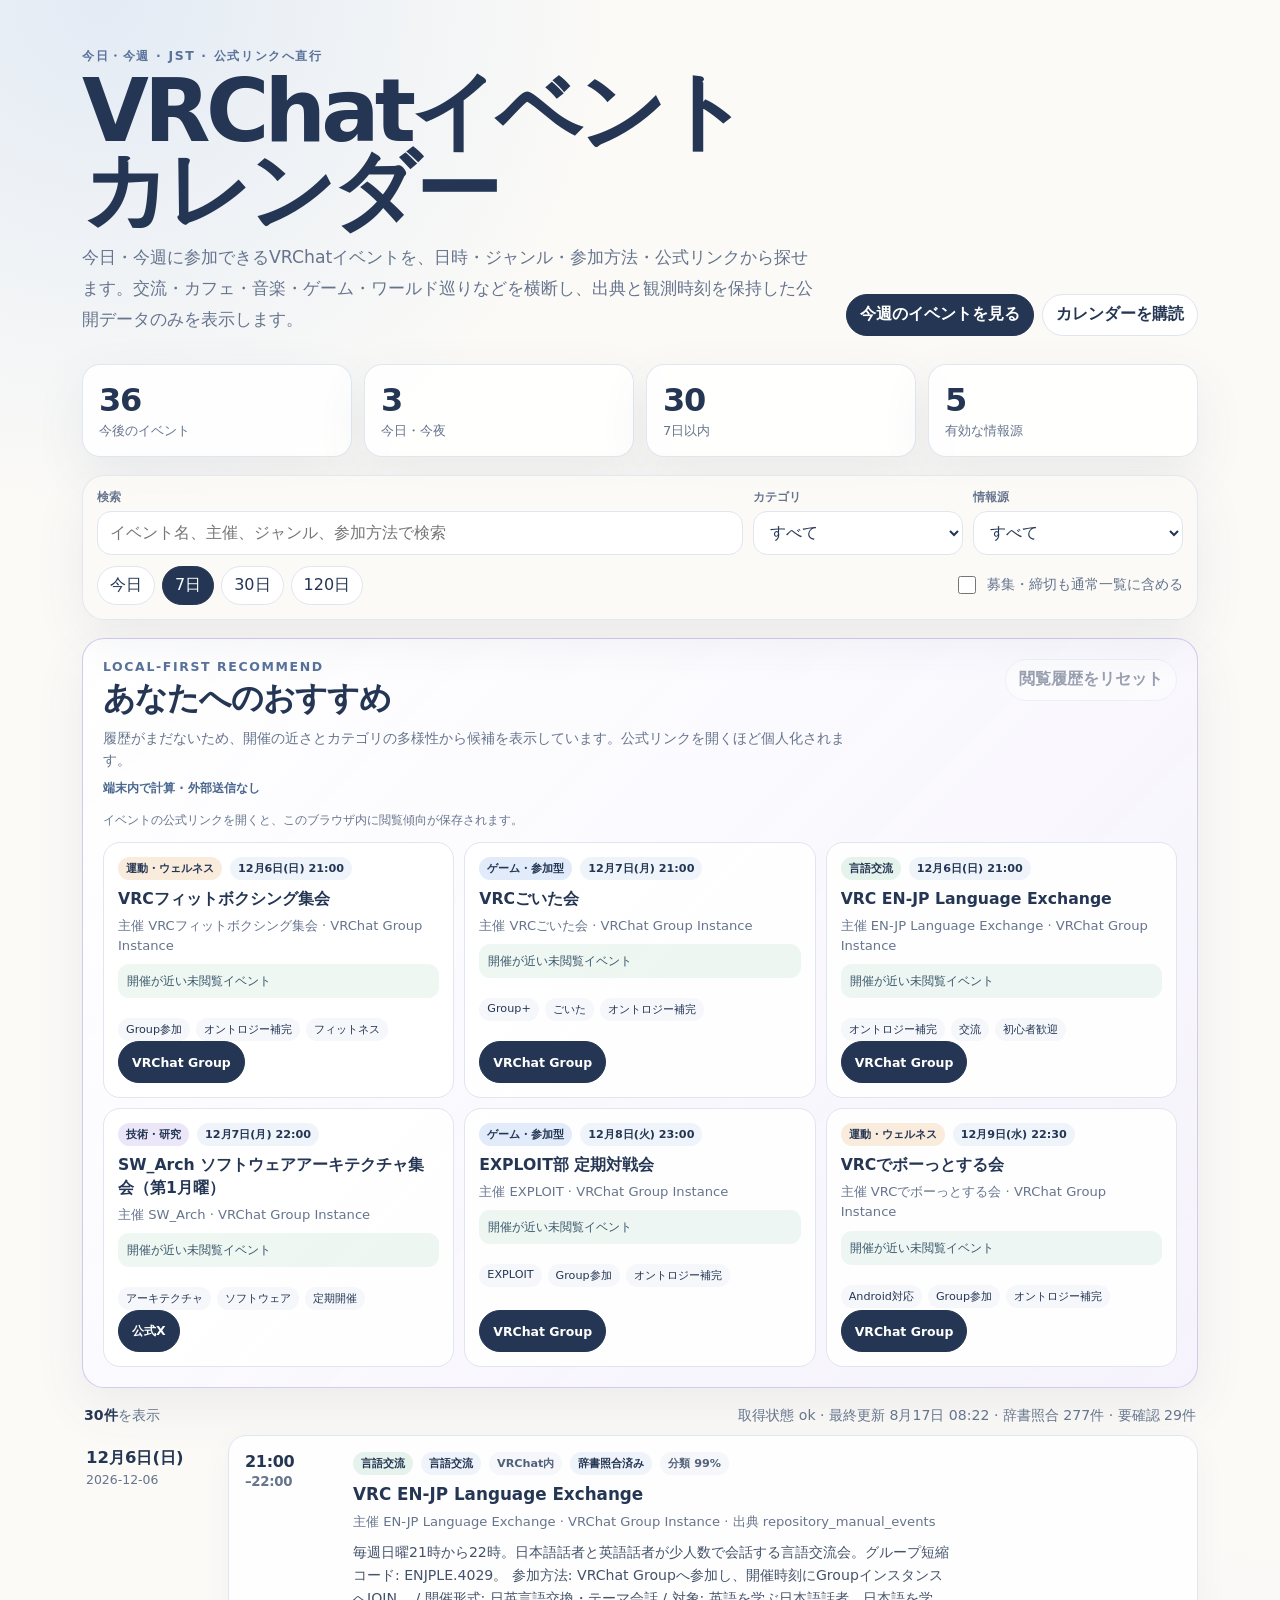
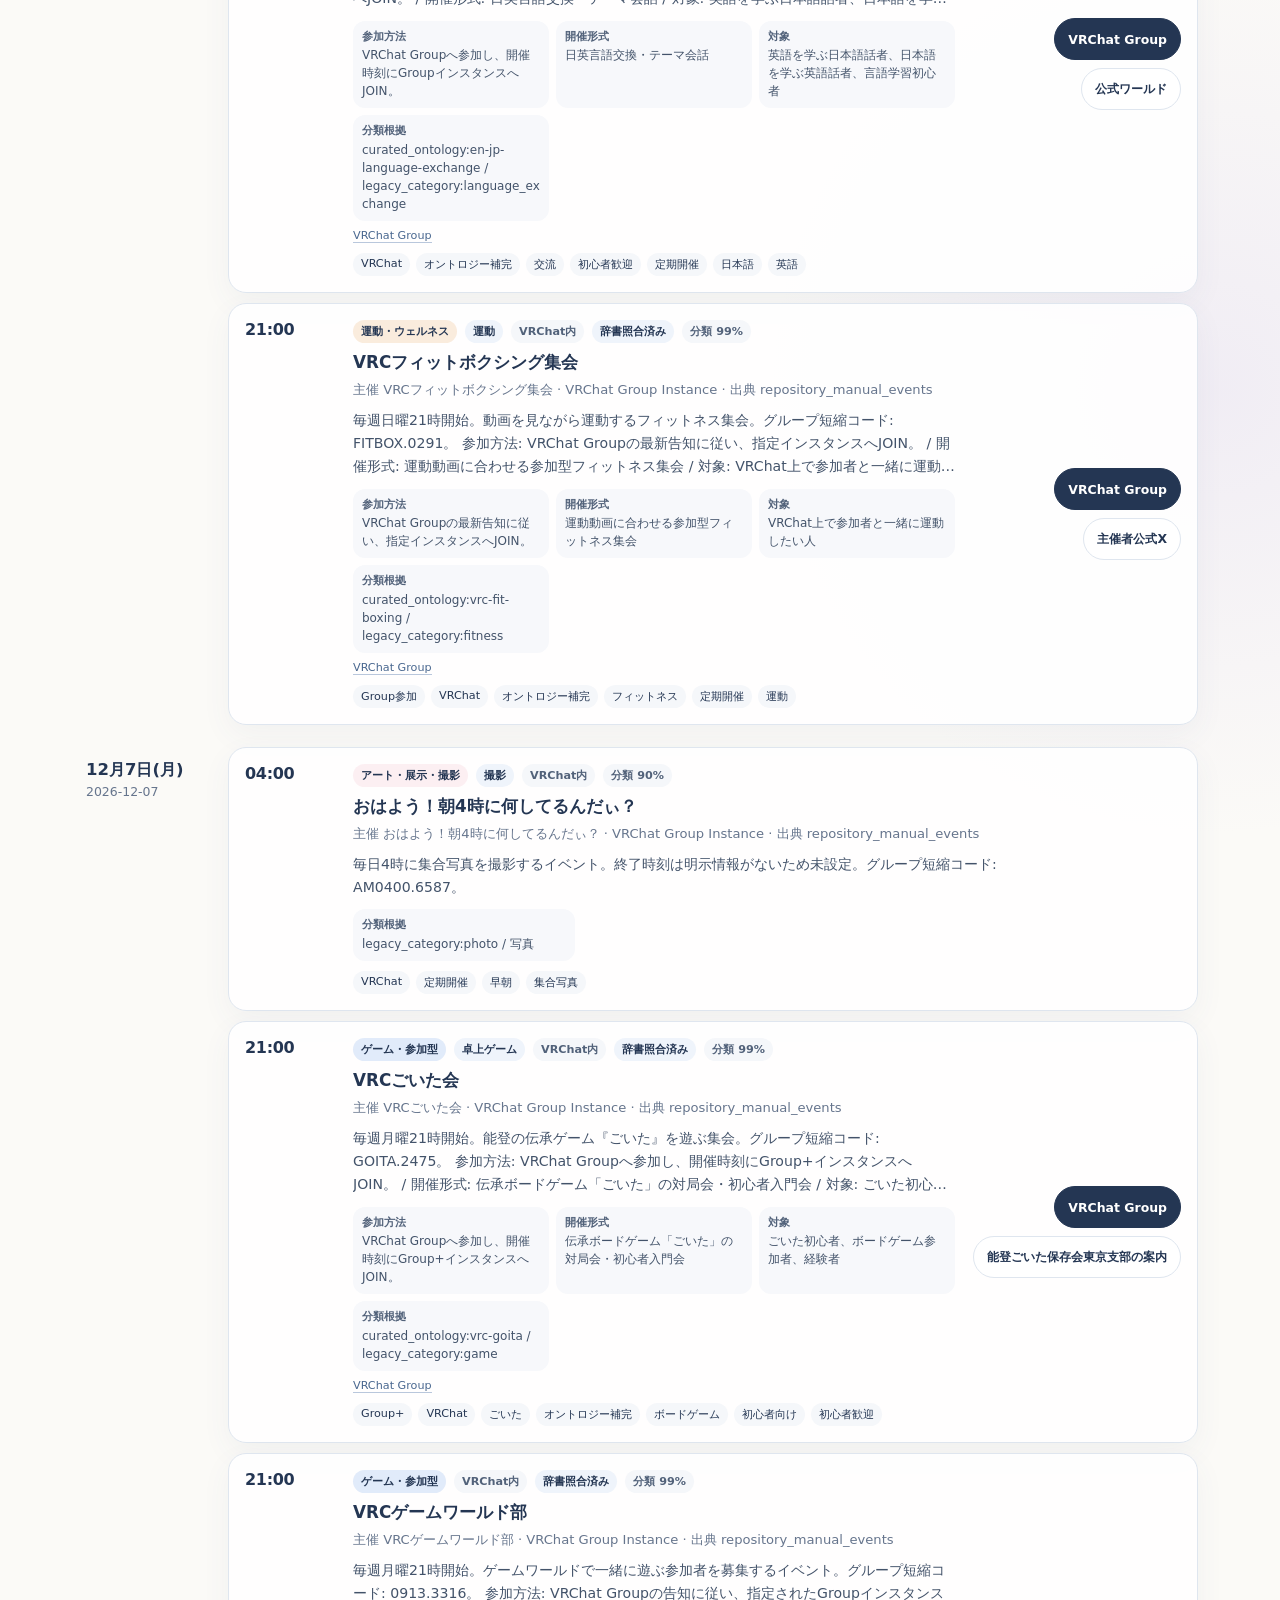
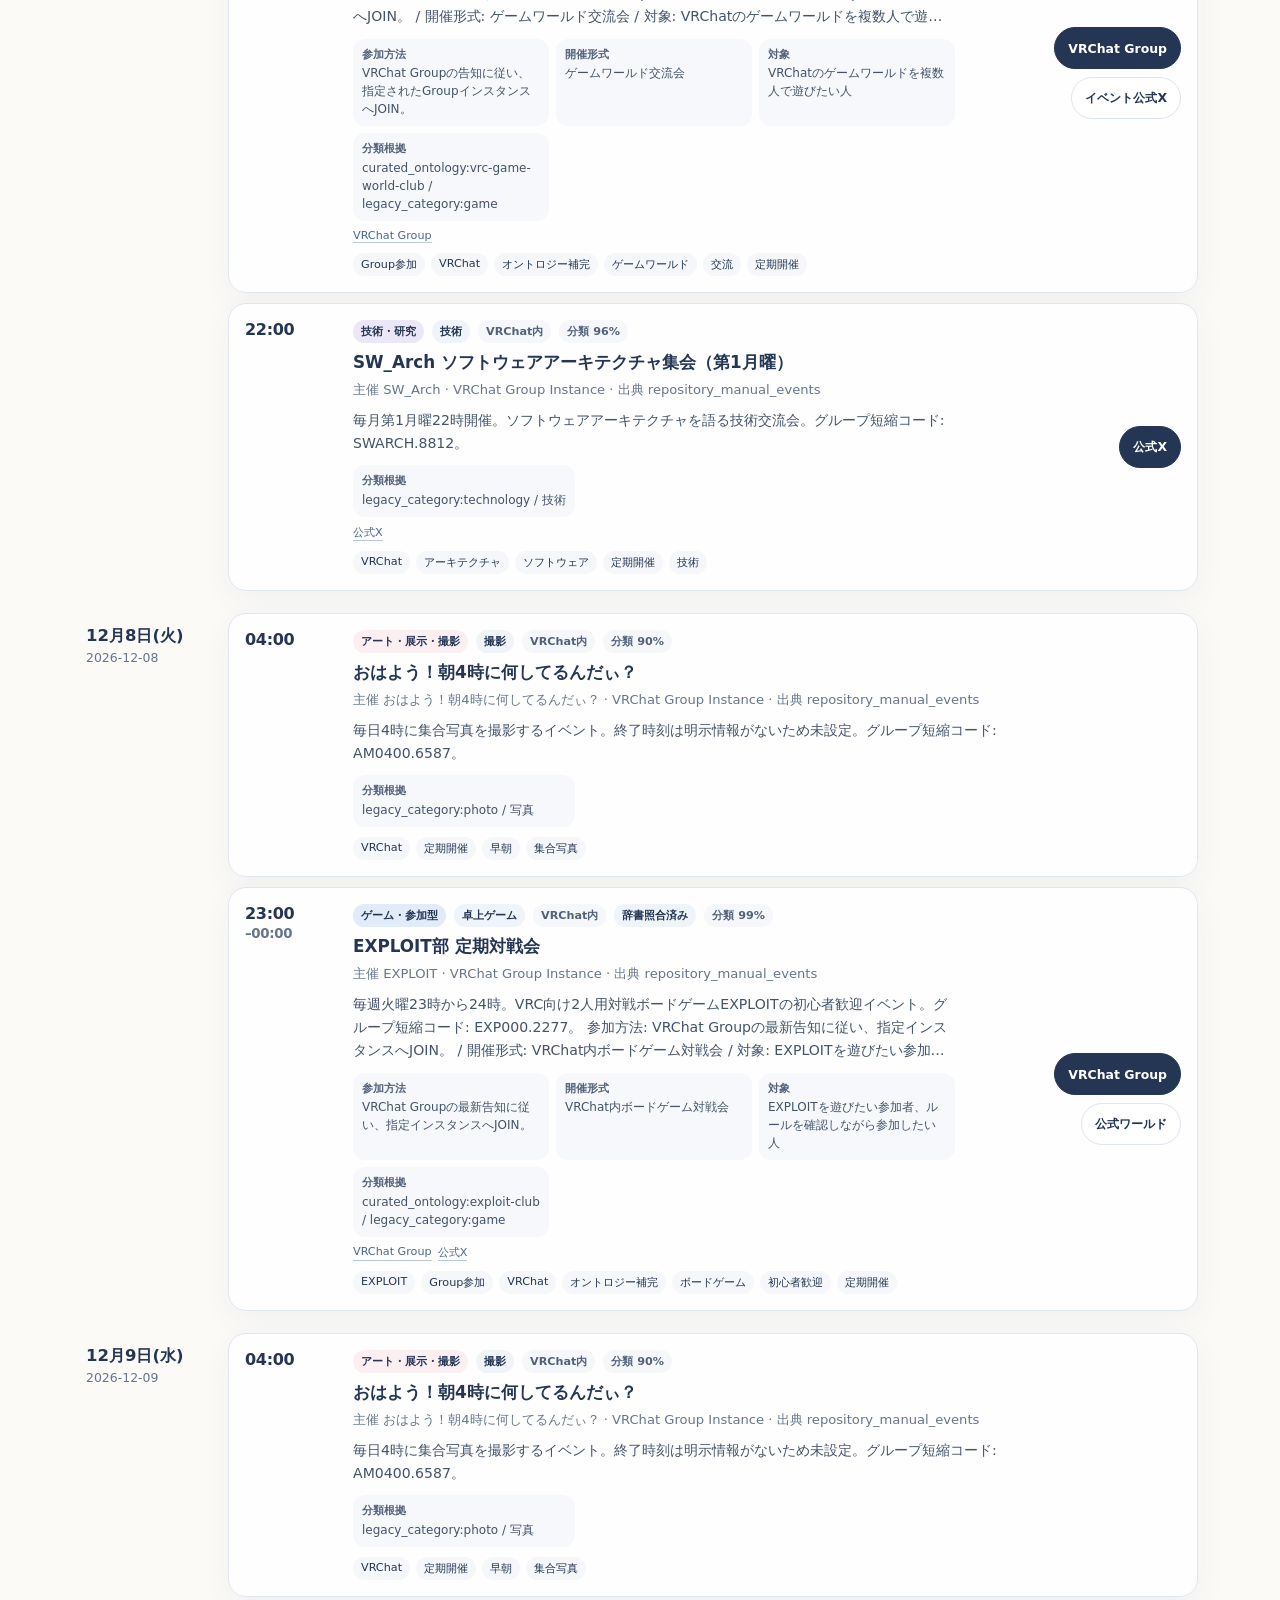
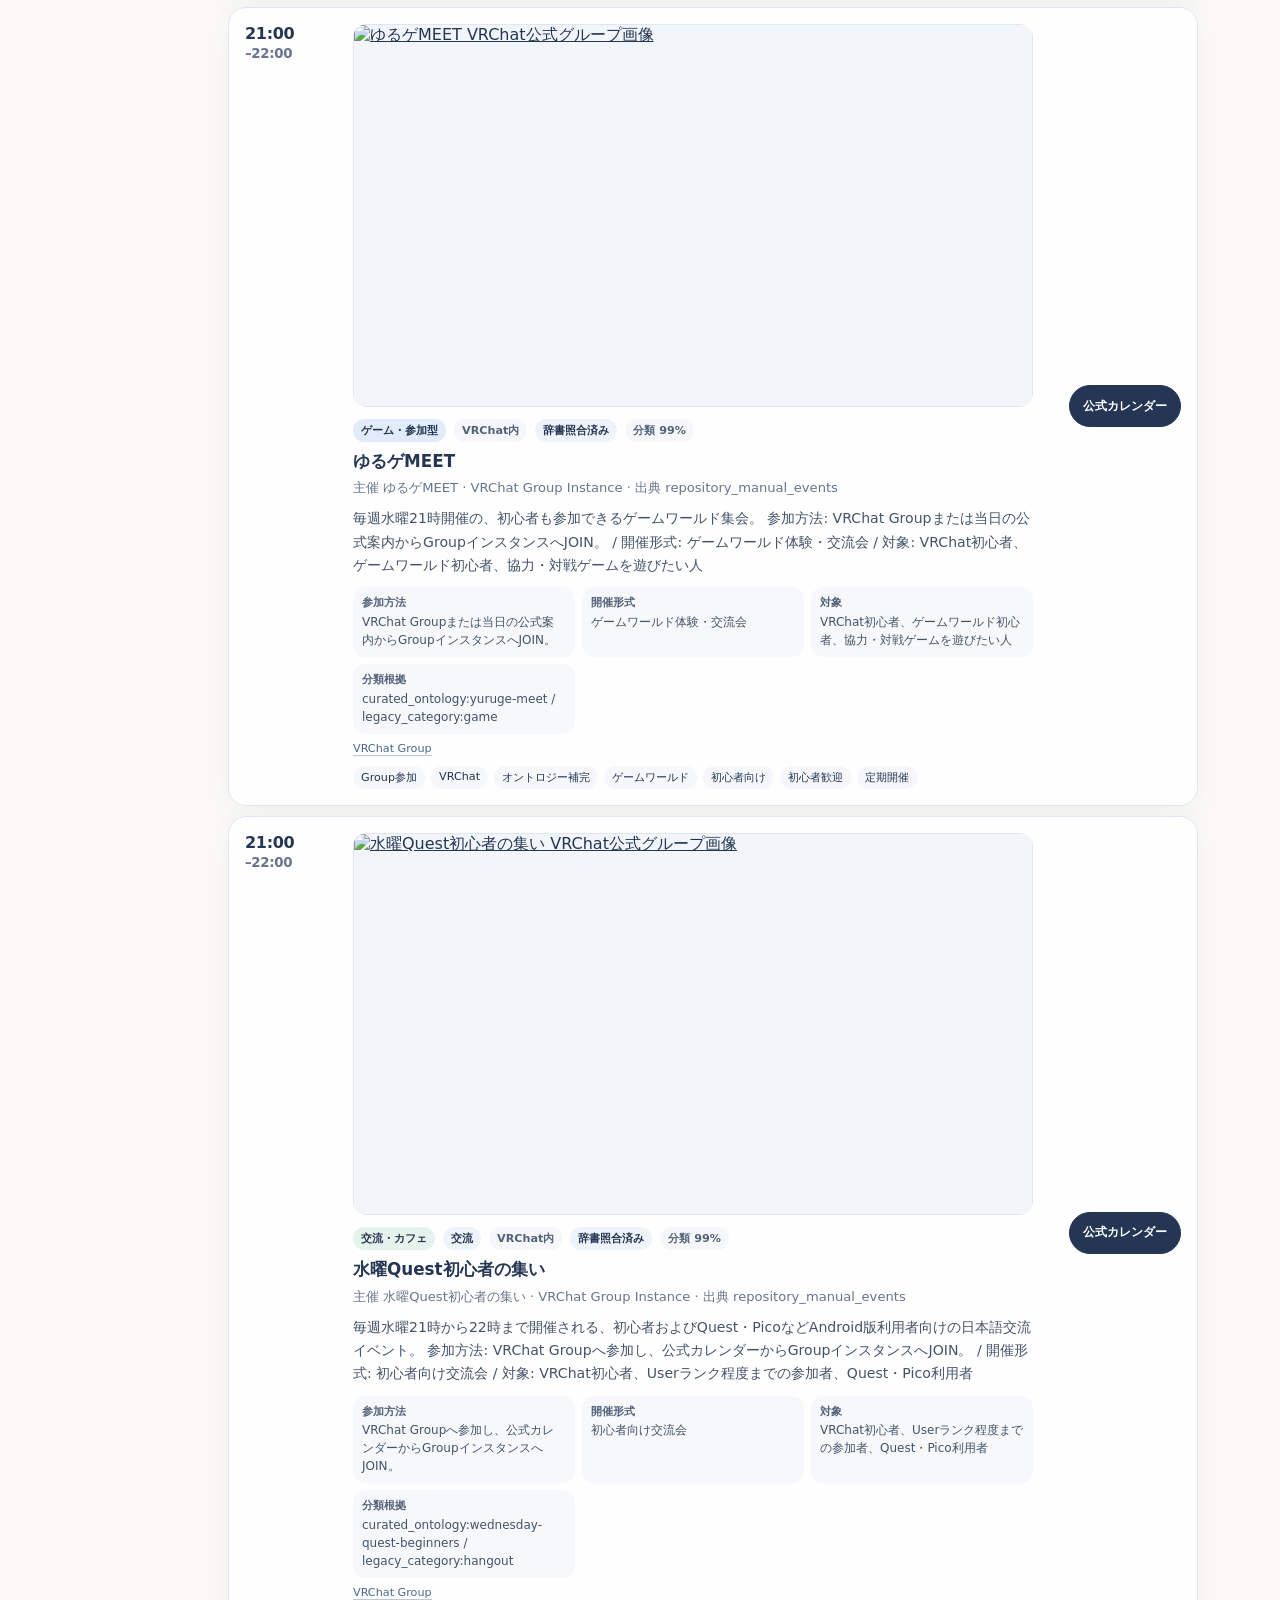
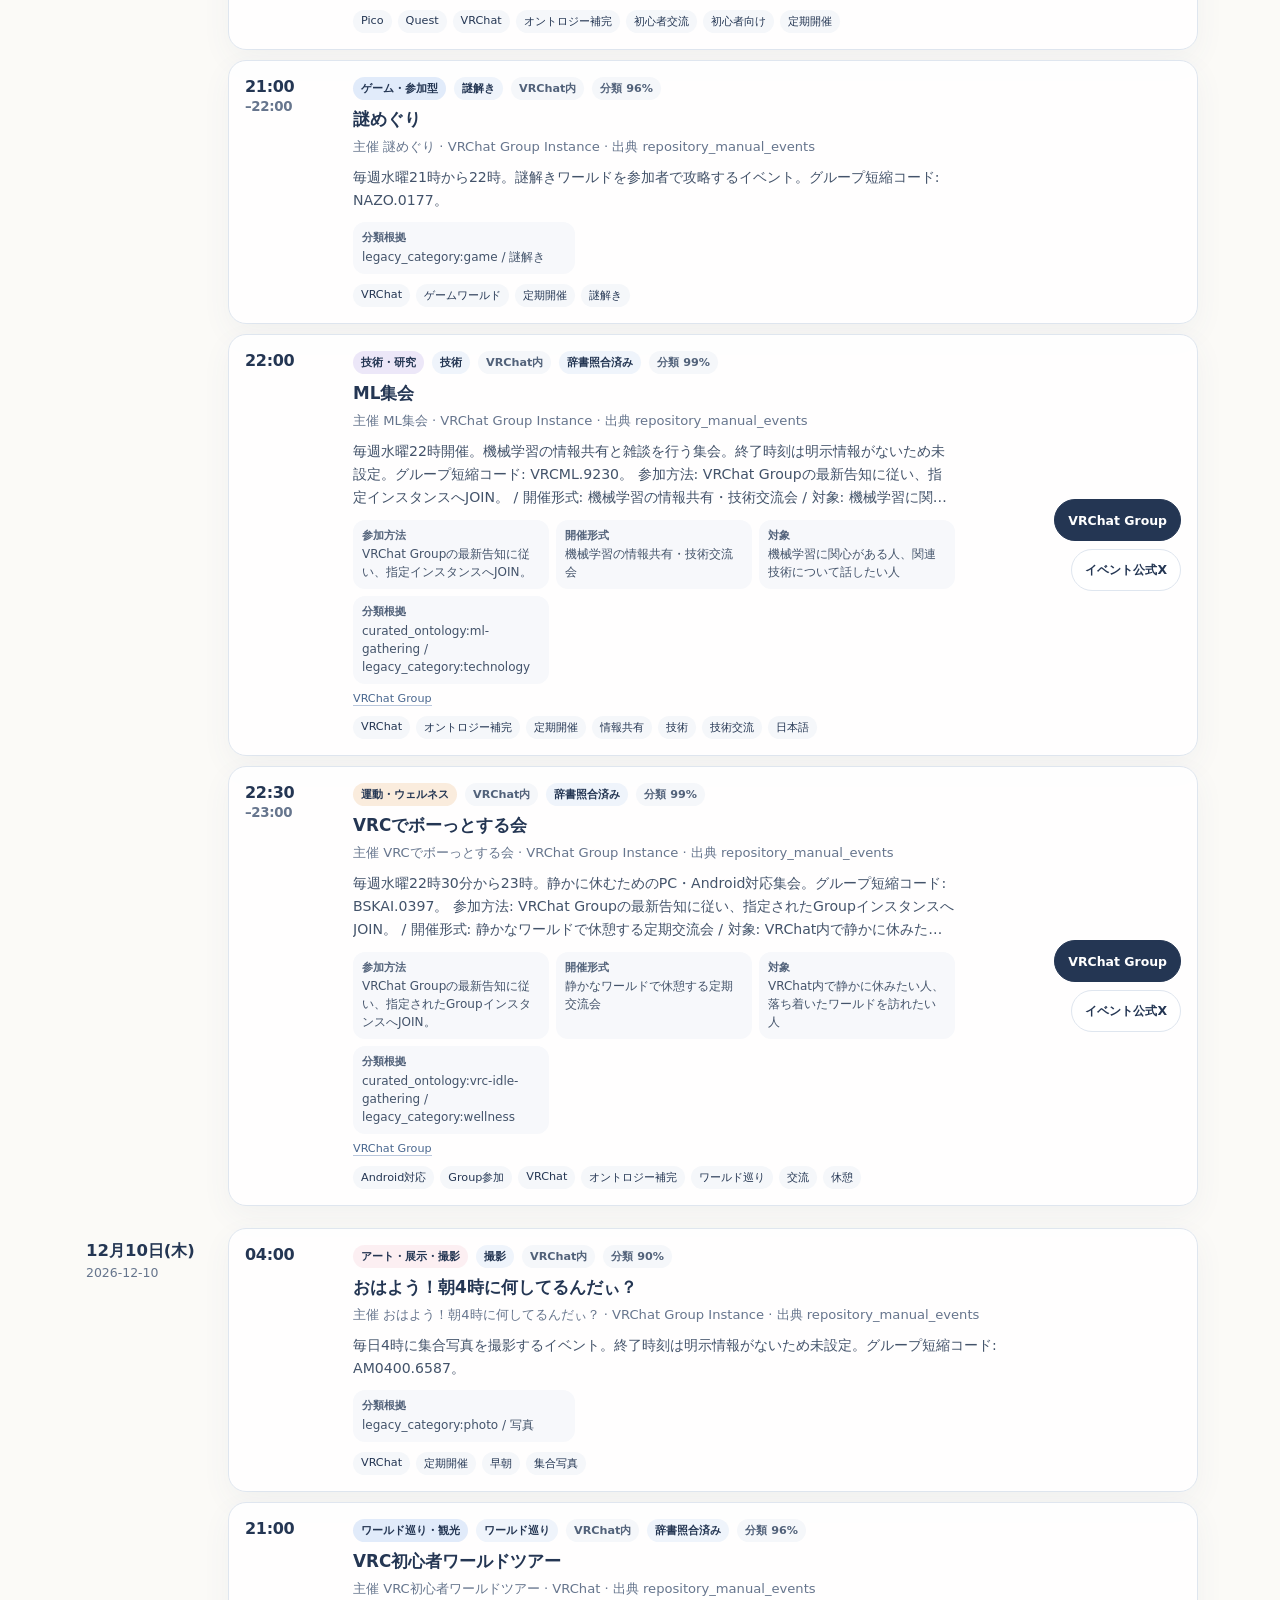
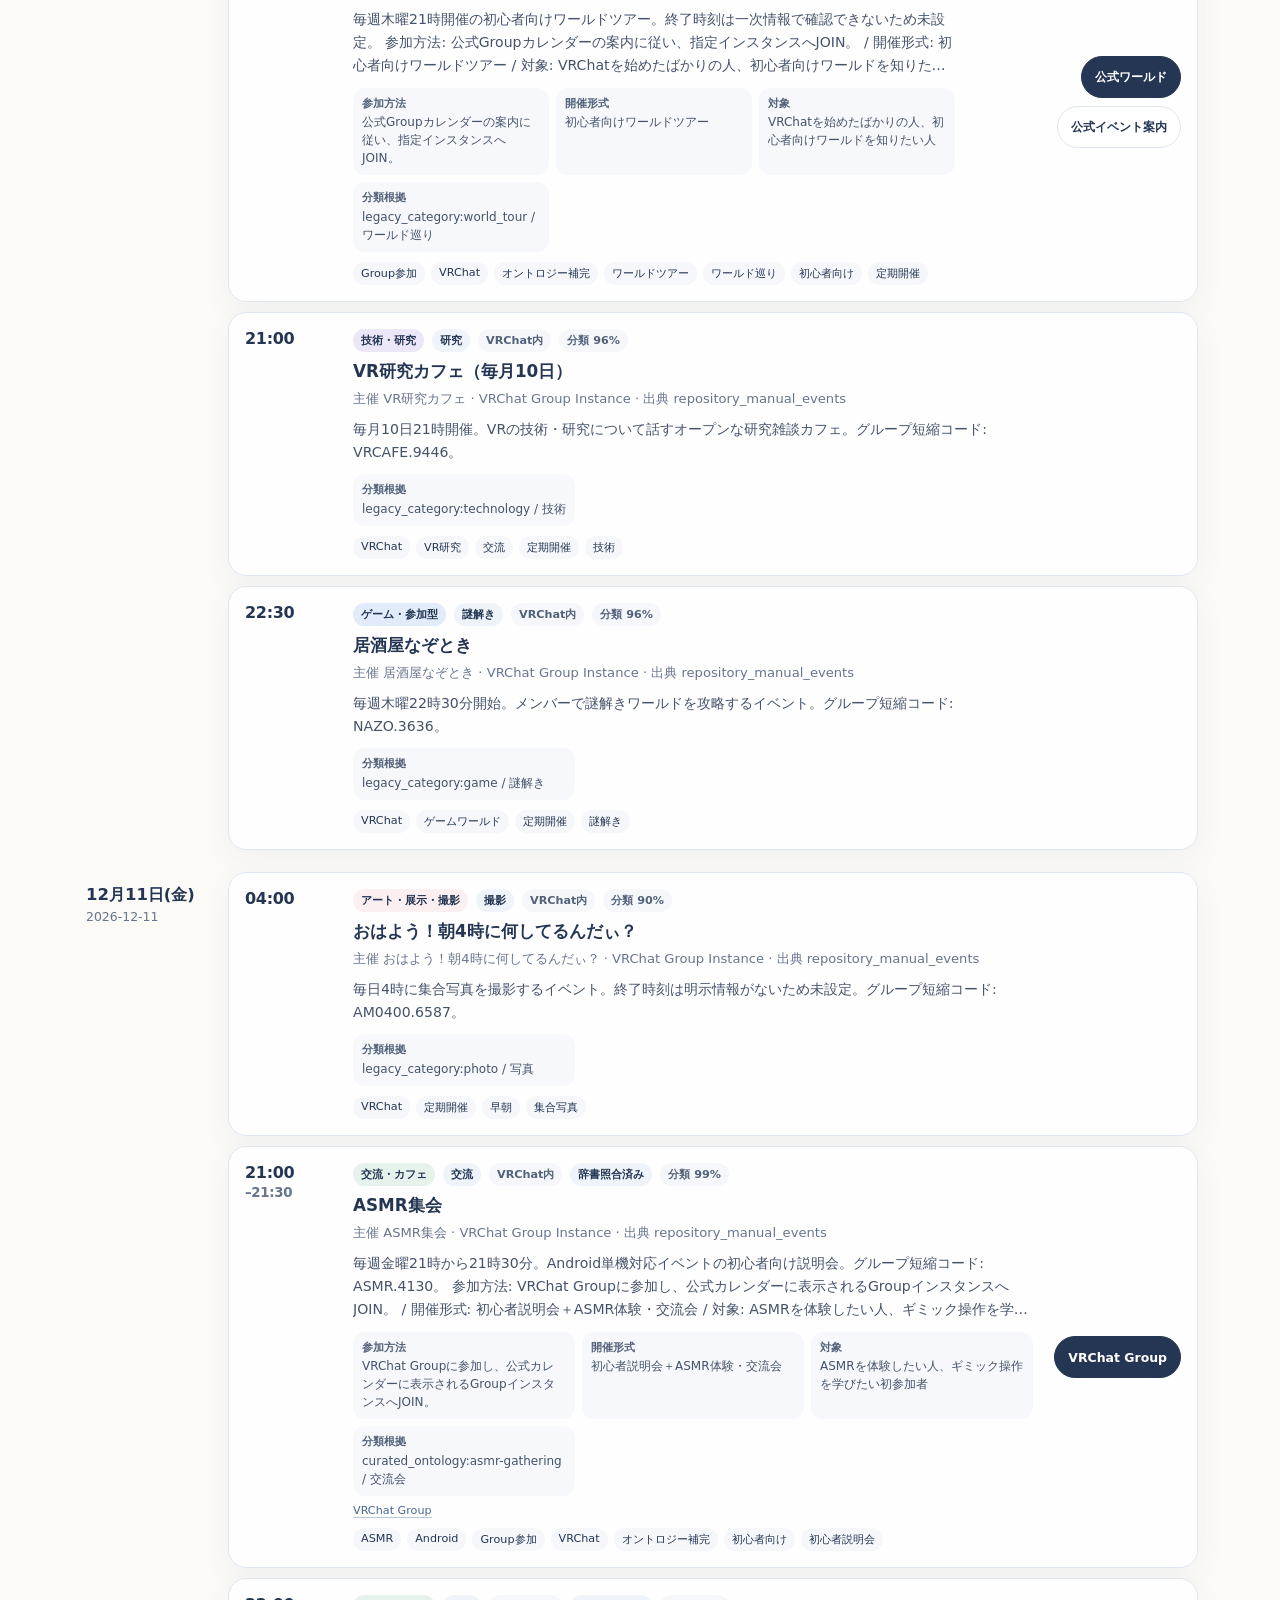
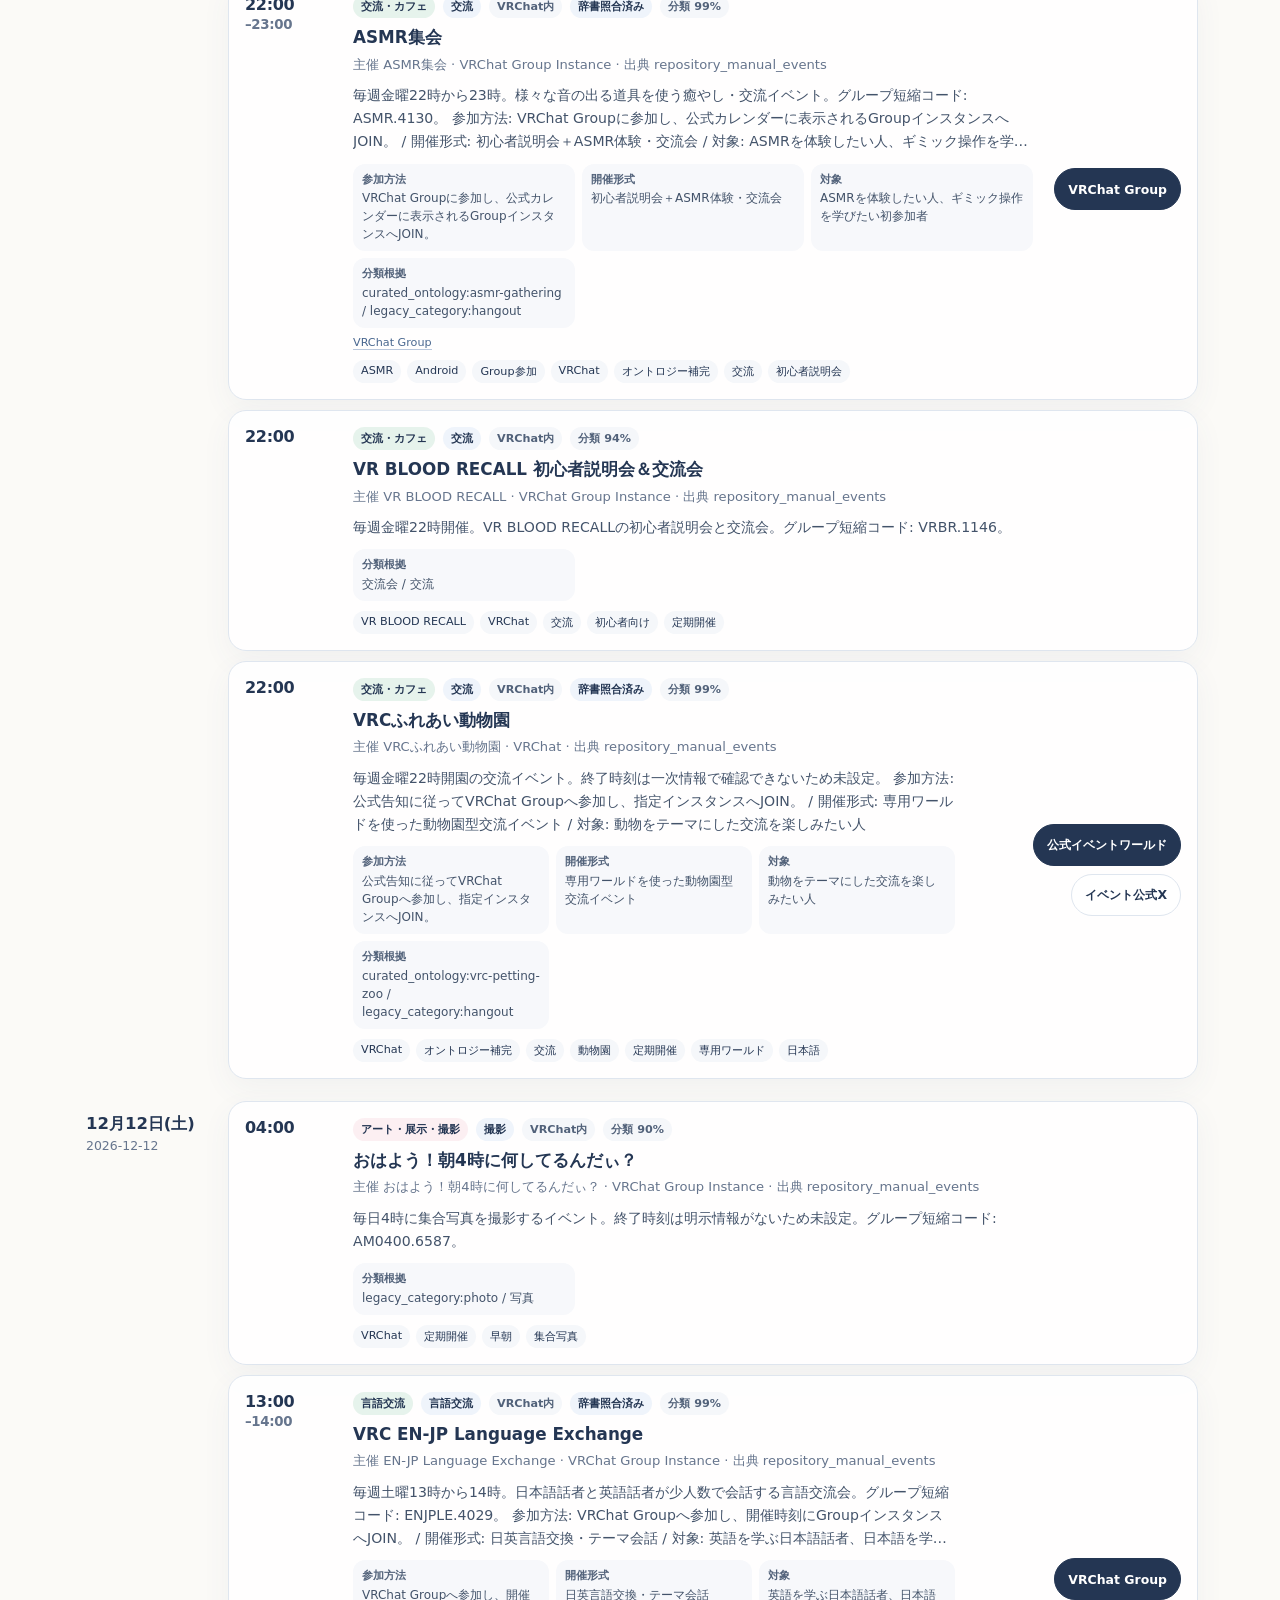
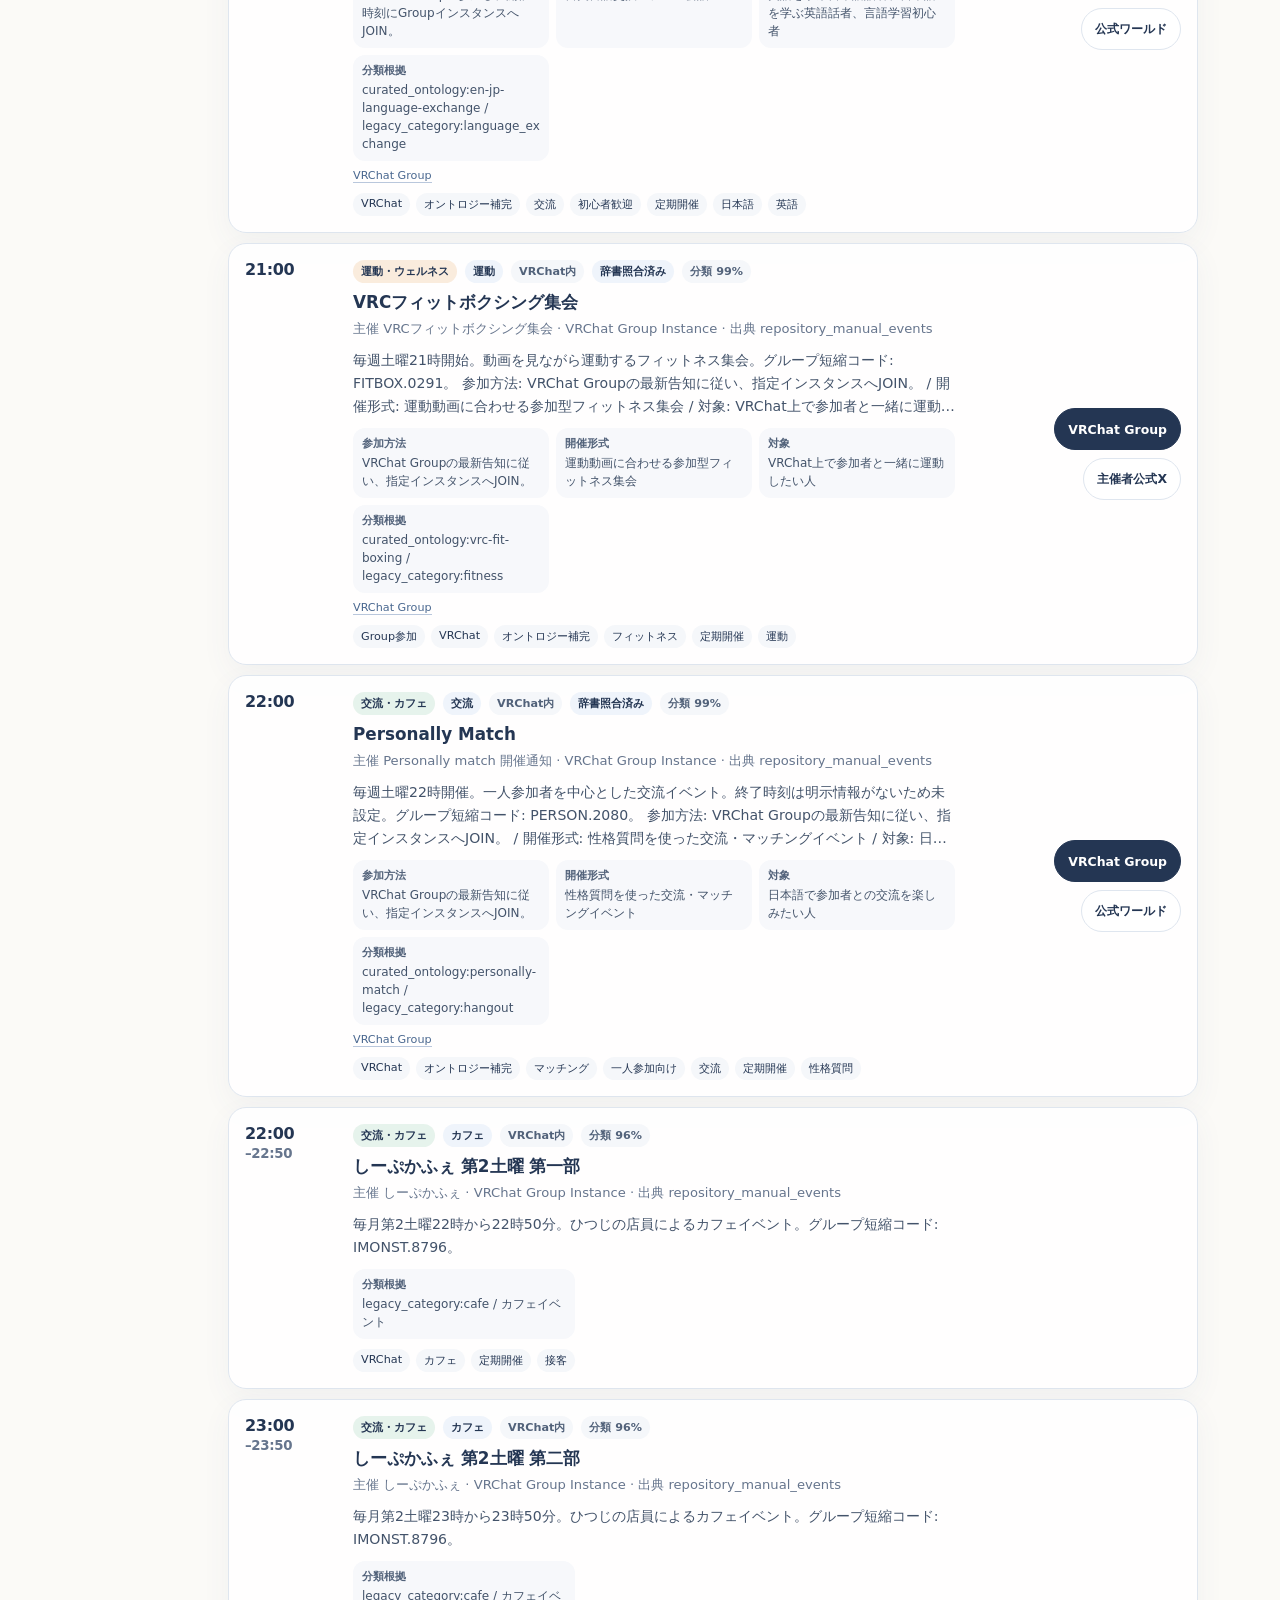
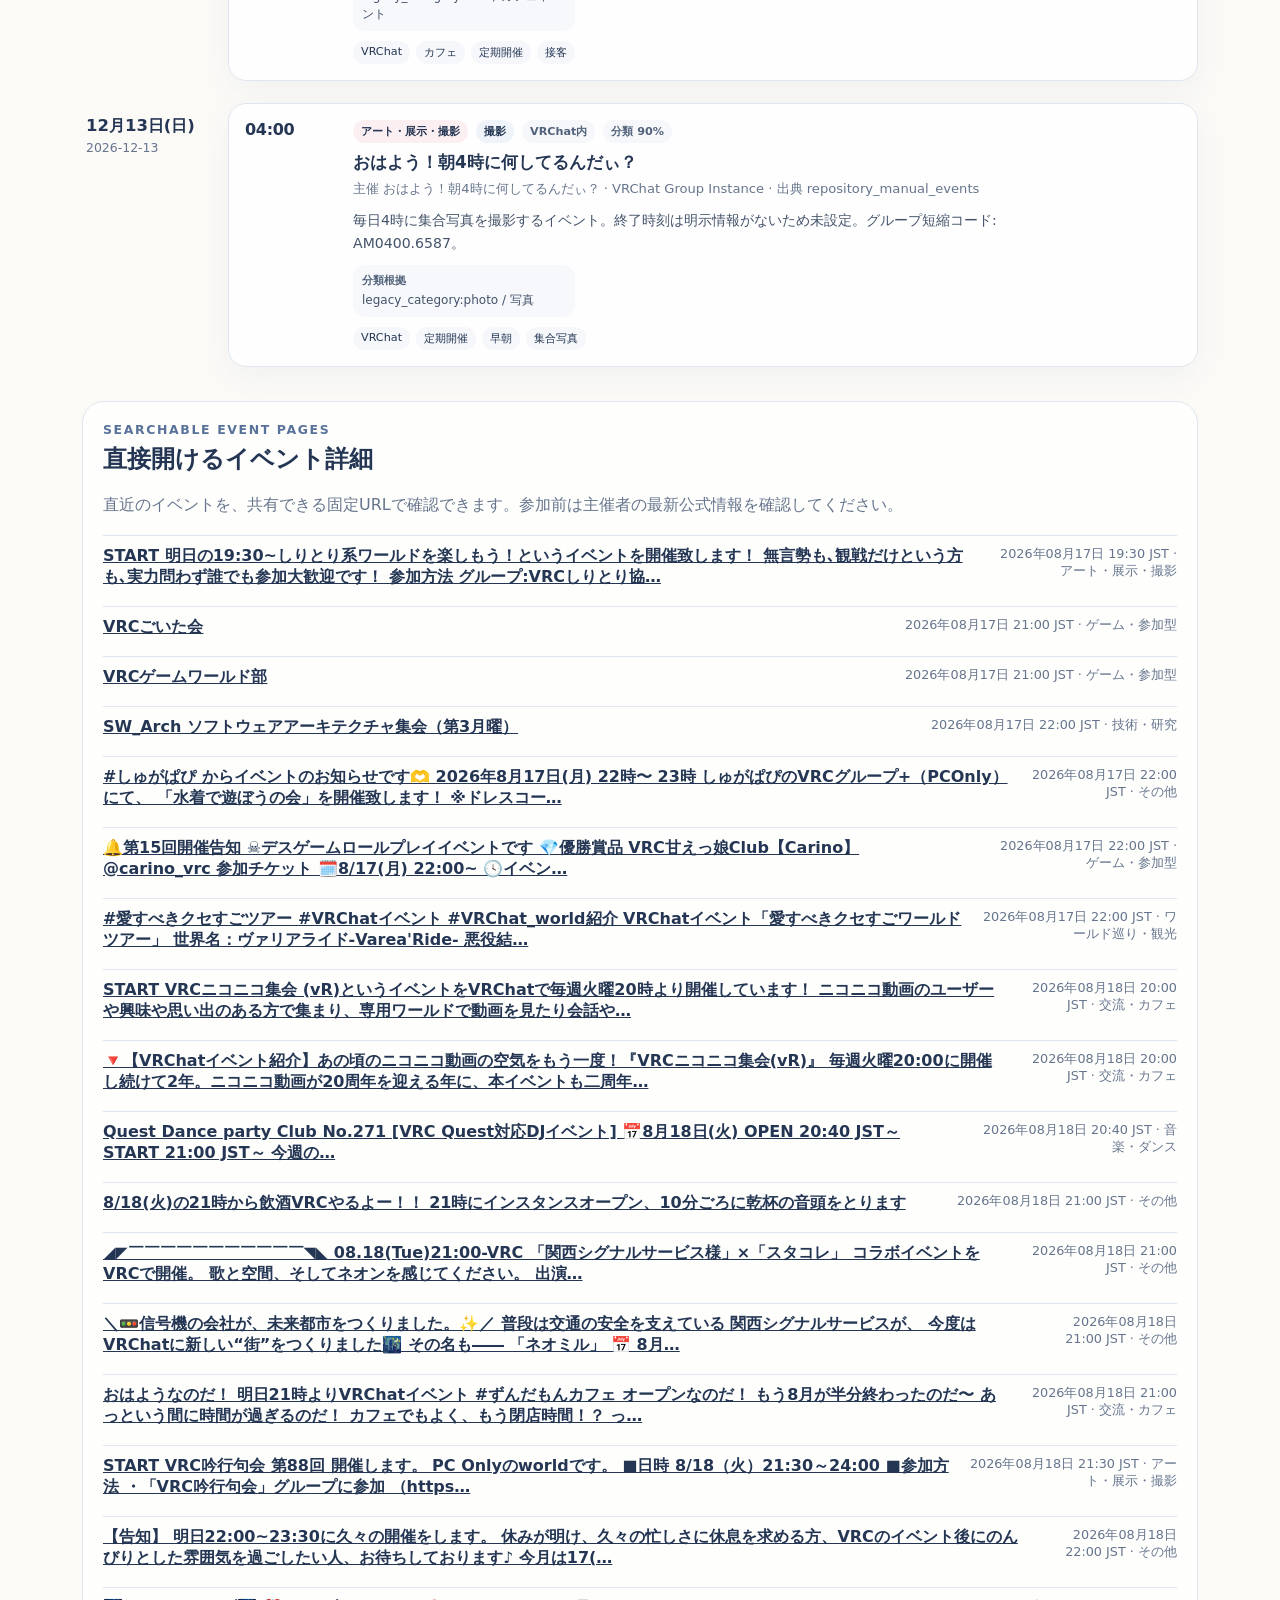
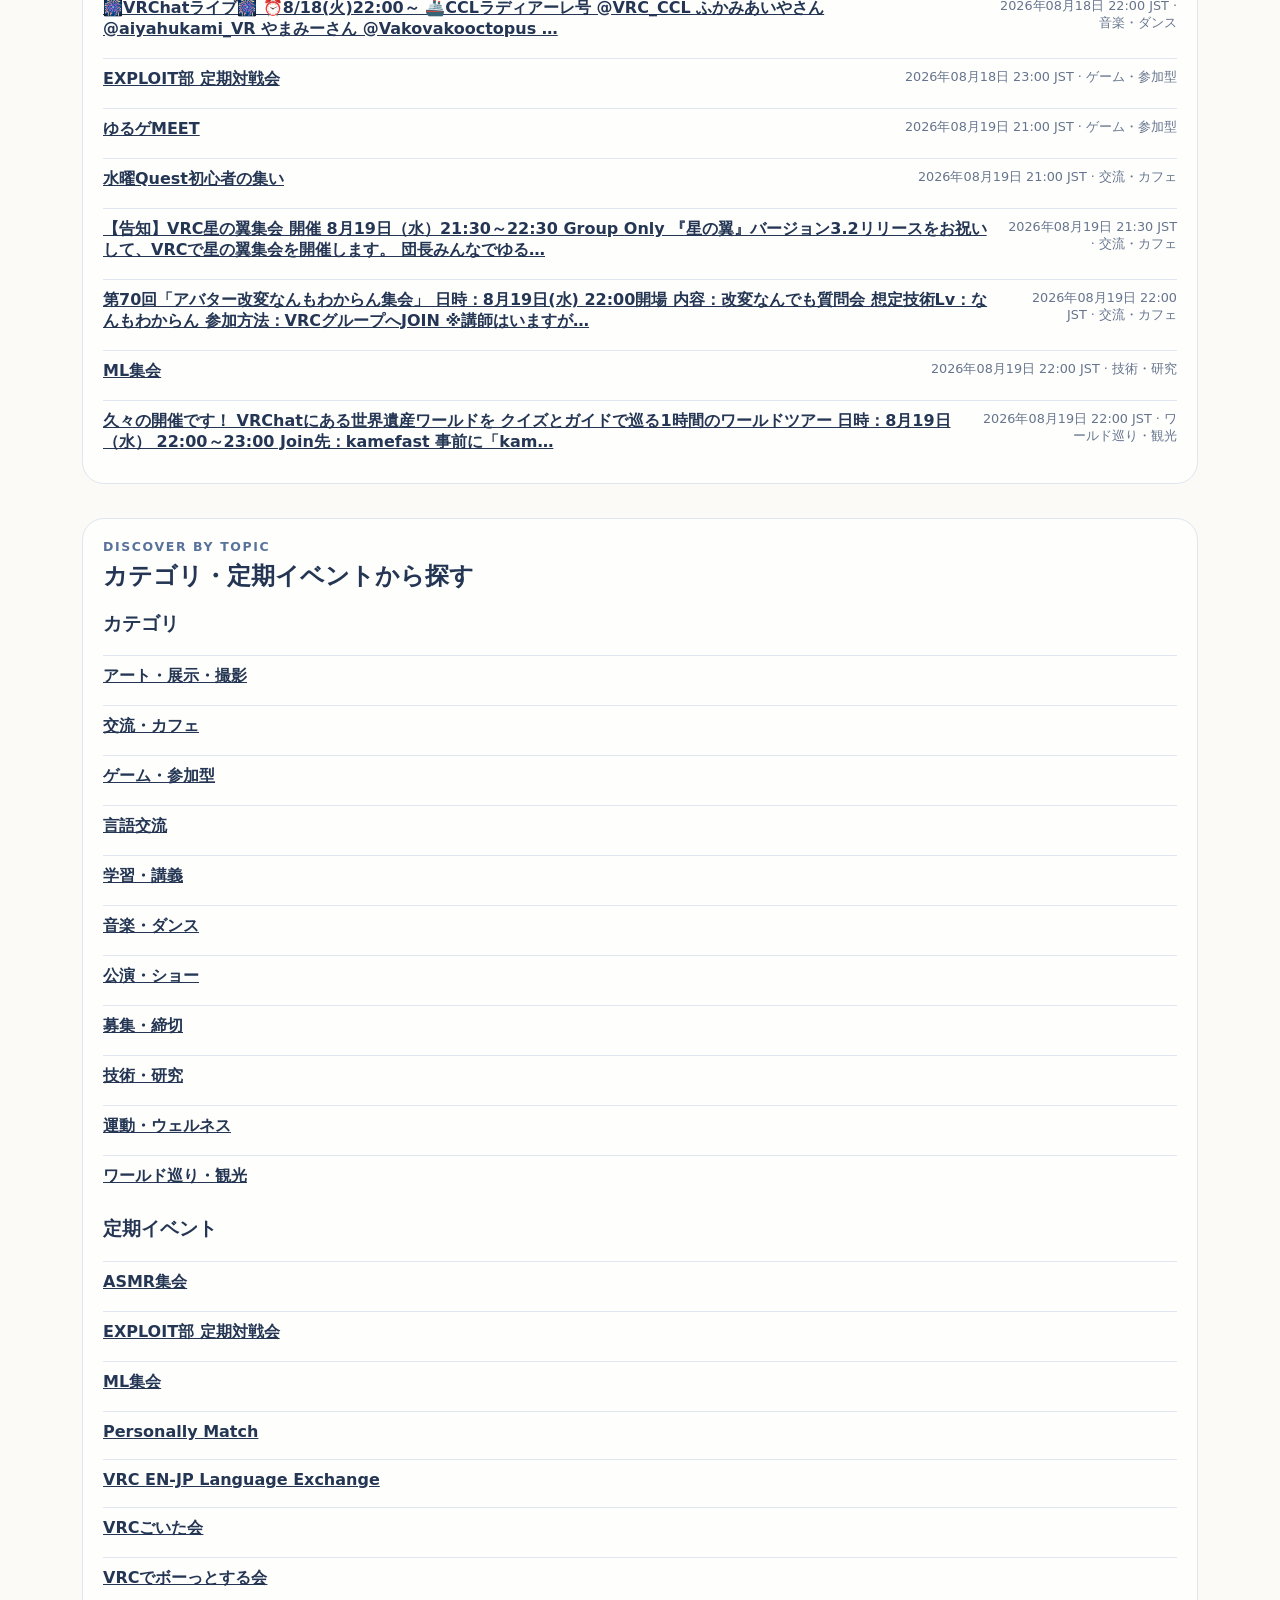
==== commit e7957b9e: "chore: publish canonical public snapshot [skip ci]" ====
--- a/index.html
+++ b/index.html
@@ -45,9 +45,9 @@
 <div class="statusbar"><div><strong id="result-count">0件</strong>を表示</div><div id="health">データ読込中</div></div><div id="agenda" class="agenda" aria-live="polite"></div>
 
 <!-- searchable-events:start -->
-<section class="search-entry" aria-labelledby="search-entry-title"><div class="eyebrow">SEARCHABLE EVENT PAGES</div><h2 id="search-entry-title">直接開けるイベント詳細</h2><p>直近のイベントを、共有できる固定URLで確認できます。参加前は主催者の最新公式情報を確認してください。</p><ul><li><a href="events/38fc030a31cf1bd91de1/" data-track="event_detail_open" data-event-id="38fc030a31cf1bd91de1" data-category="wellness">VRCフィットボクシング集会</a><span>2026年08月16日 21:00 JST · 運動・ウェルネス</span></li><li><a href="events/91ca3c9a2627a011e407/" data-track="event_detail_open" data-event-id="91ca3c9a2627a011e407" data-category="other">🌙【#ClubMorceau】#33 🌙 ～ モルソ 第33回 通常営業 ～ ⏰8月16日(日曜日) 21:00~23:00 🌐Group+ instance (MORC.2201) 🎉Per…</a><span>2026年08月16日 21:00 JST · その他</span></li><li><a href="events/a6ff884da49522f7fd99/" data-track="event_detail_open" data-event-id="a6ff884da49522f7fd99" data-category="community">【#vrcboxing 交流会開催🥊】 📢08/16(日)21:00～ 交流会開催❕📢 vrcボクシング交流会❕ どなたでも参加可能です✨ 大会参加者の方は是非リングチェックにも🥊 初心者の方…</a><span>2026年08月16日 21:00 JST · 交流・カフェ</span></li><li><a href="events/ffe2ff5bbf2bc59dc151/" data-track="event_detail_open" data-event-id="ffe2ff5bbf2bc59dc151" data-category="language_exchange">VRC EN-JP Language Exchange</a><span>2026年08月16日 21:00 JST · 言語交流</span></li><li><a href="events/6d28479ad24fb66a680d/" data-track="event_detail_open" data-event-id="6d28479ad24fb66a680d" data-category="community">【本日の注目イベント✨】 🕒8/16(日) 21:30～ 🟠VRC東北集会🟠 東北在住、住んでた、興味あるなど東北の情報共有や地元トークで一緒に盛り上がりましょう #VRC東北集会 https…</a><span>2026年08月16日 21:30 JST · 交流・カフェ</span></li><li><a href="events/2c0de3c7873112013625/" data-track="event_detail_open" data-event-id="2c0de3c7873112013625" data-category="community">START VRC合同夏祭り :開催日時 8月16日(日) 22:00開始 ※開場時間21:30から :開催方法 SharkWave グループ+ :ワールド VRC人工島 :アバターに関して …</a><span>2026年08月16日 22:00 JST · 交流・カフェ</span></li><li><a href="events/b409bf7d3012d0d627ee/" data-track="event_detail_open" data-event-id="b409bf7d3012d0d627ee" data-category="community">🏀VRCバスケ交流会 開催日のお知らせ🏀 📅8/16(日) ⏰22:00～ 初心者さん大歓迎✨ 見学やフレンドとの参加もOK！ グループインスタンスで行うので事前にこちらのグループにご参加くだ…</a><span>2026年08月16日 22:00 JST · 交流・カフェ</span></li><li><a href="events/f48d855795ca01109725/" data-track="event_detail_open" data-event-id="f48d855795ca01109725" data-category="community">■━━━━━━━━━━━━━━━■ 💜VRChatロールプレイイベント🎭 ⛓️ Hide &amp; Sick ⛓️ 🌹Female🩷 ■━━━━━━━━━━━━━━━■ 🗓️開催 8/16(日) 第…</a><span>2026年08月16日 22:10 JST · 交流・カフェ</span></li><li><a href="events/8ca7c0a4733b4bdb5021/" data-track="event_detail_open" data-event-id="8ca7c0a4733b4bdb5021" data-category="community">Cafe &amp; Bar FOR LIGHT</a><span>2026年08月16日 22:30 JST · 交流・カフェ</span></li><li><a href="events/325910d30f13dddb193c/" data-track="event_detail_open" data-event-id="325910d30f13dddb193c" data-category="art">START 明日の19:30~しりとり系ワールドを楽しもう！というイベントを開催致します！ 無言勢も､観戦だけという方も､実力問わず誰でも参加大歓迎です！ 参加方法 グループ:VRCしりとり協…</a><span>2026年08月17日 19:30 JST · アート・展示・撮影</span></li><li><a href="events/cec86c2a43f112ea1ad5/" data-track="event_detail_open" data-event-id="cec86c2a43f112ea1ad5" data-category="game">VRCごいた会</a><span>2026年08月17日 21:00 JST · ゲーム・参加型</span></li><li><a href="events/d568153633f309ae2821/" data-track="event_detail_open" data-event-id="d568153633f309ae2821" data-category="game">VRCゲームワールド部</a><span>2026年08月17日 21:00 JST · ゲーム・参加型</span></li><li><a href="events/404f760b26ac3aae8a1f/" data-track="event_detail_open" data-event-id="404f760b26ac3aae8a1f" data-category="technology">SW_Arch ソフトウェアアーキテクチャ集会（第3月曜）</a><span>2026年08月17日 22:00 JST · 技術・研究</span></li><li><a href="events/cbfba68a96595f14db5d/" data-track="event_detail_open" data-event-id="cbfba68a96595f14db5d" data-category="other">#しゅがぱぴ からイベントのお知らせです🫶 2026年8月17日(月) 22時〜 23時 しゅがぱぴのVRCグループ+（PCOnly）にて、 「水着で遊ぼうの会」を開催致します！ ※ドレスコー…</a><span>2026年08月17日 22:00 JST · その他</span></li><li><a href="events/f58fe2d3fabb6a9c287a/" data-track="event_detail_open" data-event-id="f58fe2d3fabb6a9c287a" data-category="game">🔔第15回開催告知 ☠️デスゲームロールプレイイベントです 💎優勝賞品 VRC甘えっ娘Club【Carino】 @carino_vrc 参加チケット 🗓️8/17(月) 22:00~ 🕓イベン…</a><span>2026年08月17日 22:00 JST · ゲーム・参加型</span></li><li><a href="events/fbe9374dbd39fe7ab610/" data-track="event_detail_open" data-event-id="fbe9374dbd39fe7ab610" data-category="world_tour">#愛すべきクセすごツアー #VRChatイベント #VRChat_world紹介 VRChatイベント「愛すべきクセすごワールドツアー」 世界名：ヴァリアライド-Varea&#x27;Ride- 悪役結…</a><span>2026年08月17日 22:00 JST · ワールド巡り・観光</span></li><li><a href="events/447ed3c34de08479cc32/" data-track="event_detail_open" data-event-id="447ed3c34de08479cc32" data-category="community">START VRCニコニコ集会 (vR)というイベントをVRChatで毎週火曜20時より開催しています！ ニコニコ動画のユーザーや興味や思い出のある方で集まり、専用ワールドで動画を見たり会話や…</a><span>2026年08月18日 20:00 JST · 交流・カフェ</span></li><li><a href="events/50db74eeae9762b3c775/" data-track="event_detail_open" data-event-id="50db74eeae9762b3c775" data-category="community">🔻【VRChatイベント紹介】あの頃のニコニコ動画の空気をもう一度！『VRCニコニコ集会(vR)』 毎週火曜20:00に開催し続けて2年。ニコニコ動画が20周年を迎える年に、本イベントも二周年…</a><span>2026年08月18日 20:00 JST · 交流・カフェ</span></li><li><a href="events/c9054e1f992e1fb47be3/" data-track="event_detail_open" data-event-id="c9054e1f992e1fb47be3" data-category="music">Quest Dance party Club No.271 [VRC Quest対応DJイベント] 📅8月18日(火) OPEN 20:40 JST～ START 21:00 JST～ 今週の…</a><span>2026年08月18日 20:40 JST · 音楽・ダンス</span></li><li><a href="events/b90f04198a288aa319b7/" data-track="event_detail_open" data-event-id="b90f04198a288aa319b7" data-category="other">◢◤￣￣￣￣￣￣￣￣￣￣￣◥◣ 08.18(Tue)21:00-VRC 「関西シグナルサービス様」×「スタコレ」 コラボイベントをVRCで開催。 歌と空間、そしてネオンを感じてください。 出演…</a><span>2026年08月18日 21:00 JST · その他</span></li><li><a href="events/d0d500c5a475f8ce0ec3/" data-track="event_detail_open" data-event-id="d0d500c5a475f8ce0ec3" data-category="other">＼🚥信号機の会社が、未来都市をつくりました。✨／ 普段は交通の安全を支えている 関西シグナルサービスが、 今度はVRChatに新しい“街”をつくりました🌃 その名も―― 「ネオミル」 📅 8月…</a><span>2026年08月18日 21:00 JST · その他</span></li><li><a href="events/e6d7b86671a378681d6b/" data-track="event_detail_open" data-event-id="e6d7b86671a378681d6b" data-category="community">おはようなのだ！ 明日21時よりVRChatイベント #ずんだもんカフェ オープンなのだ！ もう8月が半分終わったのだ〜 あっという間に時間が過ぎるのだ！ カフェでもよく、もう閉店時間！？ っ…</a><span>2026年08月18日 21:00 JST · 交流・カフェ</span></li><li><a href="events/ad5e673564a34d4a878f/" data-track="event_detail_open" data-event-id="ad5e673564a34d4a878f" data-category="art">START VRC吟行句会 第88回 開催します。 PC Onlyのworldです。 ■日時 8/18（火）21:30～24:00 ■参加方法 ・「VRC吟行句会」グループに参加 （https…</a><span>2026年08月18日 21:30 JST · アート・展示・撮影</span></li><li><a href="events/0d61f7d7dc9479d48fa1/" data-track="event_detail_open" data-event-id="0d61f7d7dc9479d48fa1" data-category="other">【告知】 明日22:00~23:30に久々の開催をします。 休みが明け、久々の忙しさに休息を求める方、VRCのイベント後にのんびりとした雰囲気を過ごしたい人、お待ちしております♪ 今月は17(…</a><span>2026年08月18日 22:00 JST · その他</span></li></ul></section>
+<section class="search-entry" aria-labelledby="search-entry-title"><div class="eyebrow">SEARCHABLE EVENT PAGES</div><h2 id="search-entry-title">直接開けるイベント詳細</h2><p>直近のイベントを、共有できる固定URLで確認できます。参加前は主催者の最新公式情報を確認してください。</p><ul><li><a href="events/325910d30f13dddb193c/" data-track="event_detail_open" data-event-id="325910d30f13dddb193c" data-category="art">START 明日の19:30~しりとり系ワールドを楽しもう！というイベントを開催致します！ 無言勢も､観戦だけという方も､実力問わず誰でも参加大歓迎です！ 参加方法 グループ:VRCしりとり協…</a><span>2026年08月17日 19:30 JST · アート・展示・撮影</span></li><li><a href="events/cec86c2a43f112ea1ad5/" data-track="event_detail_open" data-event-id="cec86c2a43f112ea1ad5" data-category="game">VRCごいた会</a><span>2026年08月17日 21:00 JST · ゲーム・参加型</span></li><li><a href="events/d568153633f309ae2821/" data-track="event_detail_open" data-event-id="d568153633f309ae2821" data-category="game">VRCゲームワールド部</a><span>2026年08月17日 21:00 JST · ゲーム・参加型</span></li><li><a href="events/404f760b26ac3aae8a1f/" data-track="event_detail_open" data-event-id="404f760b26ac3aae8a1f" data-category="technology">SW_Arch ソフトウェアアーキテクチャ集会（第3月曜）</a><span>2026年08月17日 22:00 JST · 技術・研究</span></li><li><a href="events/cbfba68a96595f14db5d/" data-track="event_detail_open" data-event-id="cbfba68a96595f14db5d" data-category="other">#しゅがぱぴ からイベントのお知らせです🫶 2026年8月17日(月) 22時〜 23時 しゅがぱぴのVRCグループ+（PCOnly）にて、 「水着で遊ぼうの会」を開催致します！ ※ドレスコー…</a><span>2026年08月17日 22:00 JST · その他</span></li><li><a href="events/f58fe2d3fabb6a9c287a/" data-track="event_detail_open" data-event-id="f58fe2d3fabb6a9c287a" data-category="game">🔔第15回開催告知 ☠️デスゲームロールプレイイベントです 💎優勝賞品 VRC甘えっ娘Club【Carino】 @carino_vrc 参加チケット 🗓️8/17(月) 22:00~ 🕓イベン…</a><span>2026年08月17日 22:00 JST · ゲーム・参加型</span></li><li><a href="events/fbe9374dbd39fe7ab610/" data-track="event_detail_open" data-event-id="fbe9374dbd39fe7ab610" data-category="world_tour">#愛すべきクセすごツアー #VRChatイベント #VRChat_world紹介 VRChatイベント「愛すべきクセすごワールドツアー」 世界名：ヴァリアライド-Varea&#x27;Ride- 悪役結…</a><span>2026年08月17日 22:00 JST · ワールド巡り・観光</span></li><li><a href="events/447ed3c34de08479cc32/" data-track="event_detail_open" data-event-id="447ed3c34de08479cc32" data-category="community">START VRCニコニコ集会 (vR)というイベントをVRChatで毎週火曜20時より開催しています！ ニコニコ動画のユーザーや興味や思い出のある方で集まり、専用ワールドで動画を見たり会話や…</a><span>2026年08月18日 20:00 JST · 交流・カフェ</span></li><li><a href="events/50db74eeae9762b3c775/" data-track="event_detail_open" data-event-id="50db74eeae9762b3c775" data-category="community">🔻【VRChatイベント紹介】あの頃のニコニコ動画の空気をもう一度！『VRCニコニコ集会(vR)』 毎週火曜20:00に開催し続けて2年。ニコニコ動画が20周年を迎える年に、本イベントも二周年…</a><span>2026年08月18日 20:00 JST · 交流・カフェ</span></li><li><a href="events/c9054e1f992e1fb47be3/" data-track="event_detail_open" data-event-id="c9054e1f992e1fb47be3" data-category="music">Quest Dance party Club No.271 [VRC Quest対応DJイベント] 📅8月18日(火) OPEN 20:40 JST～ START 21:00 JST～ 今週の…</a><span>2026年08月18日 20:40 JST · 音楽・ダンス</span></li><li><a href="events/68e54f3d8b22ea0a4d00/" data-track="event_detail_open" data-event-id="68e54f3d8b22ea0a4d00" data-category="other">8/18(火)の21時から飲酒VRCやるよー！！ 21時にインスタンスオープン、10分ごろに乾杯の音頭をとります</a><span>2026年08月18日 21:00 JST · その他</span></li><li><a href="events/b90f04198a288aa319b7/" data-track="event_detail_open" data-event-id="b90f04198a288aa319b7" data-category="other">◢◤￣￣￣￣￣￣￣￣￣￣￣◥◣ 08.18(Tue)21:00-VRC 「関西シグナルサービス様」×「スタコレ」 コラボイベントをVRCで開催。 歌と空間、そしてネオンを感じてください。 出演…</a><span>2026年08月18日 21:00 JST · その他</span></li><li><a href="events/d0d500c5a475f8ce0ec3/" data-track="event_detail_open" data-event-id="d0d500c5a475f8ce0ec3" data-category="other">＼🚥信号機の会社が、未来都市をつくりました。✨／ 普段は交通の安全を支えている 関西シグナルサービスが、 今度はVRChatに新しい“街”をつくりました🌃 その名も―― 「ネオミル」 📅 8月…</a><span>2026年08月18日 21:00 JST · その他</span></li><li><a href="events/e6d7b86671a378681d6b/" data-track="event_detail_open" data-event-id="e6d7b86671a378681d6b" data-category="community">おはようなのだ！ 明日21時よりVRChatイベント #ずんだもんカフェ オープンなのだ！ もう8月が半分終わったのだ〜 あっという間に時間が過ぎるのだ！ カフェでもよく、もう閉店時間！？ っ…</a><span>2026年08月18日 21:00 JST · 交流・カフェ</span></li><li><a href="events/ad5e673564a34d4a878f/" data-track="event_detail_open" data-event-id="ad5e673564a34d4a878f" data-category="art">START VRC吟行句会 第88回 開催します。 PC Onlyのworldです。 ■日時 8/18（火）21:30～24:00 ■参加方法 ・「VRC吟行句会」グループに参加 （https…</a><span>2026年08月18日 21:30 JST · アート・展示・撮影</span></li><li><a href="events/0d61f7d7dc9479d48fa1/" data-track="event_detail_open" data-event-id="0d61f7d7dc9479d48fa1" data-category="other">【告知】 明日22:00~23:30に久々の開催をします。 休みが明け、久々の忙しさに休息を求める方、VRCのイベント後にのんびりとした雰囲気を過ごしたい人、お待ちしております♪ 今月は17(…</a><span>2026年08月18日 22:00 JST · その他</span></li><li><a href="events/f16dcab0e0ee503a47ae/" data-track="event_detail_open" data-event-id="f16dcab0e0ee503a47ae" data-category="music">🎆VRChatライブ🎆 ⏰8/18(火)22:00～ 🚢CCLラディアーレ号 @VRC_CCL ふかみあいやさん @aiyahukami_VR やまみーさん @Vakovakooctopus …</a><span>2026年08月18日 22:00 JST · 音楽・ダンス</span></li><li><a href="events/e9d2836bd4aae179d4e2/" data-track="event_detail_open" data-event-id="e9d2836bd4aae179d4e2" data-category="game">EXPLOIT部 定期対戦会</a><span>2026年08月18日 23:00 JST · ゲーム・参加型</span></li><li><a href="events/16dda9f426a88a34983d/" data-track="event_detail_open" data-event-id="16dda9f426a88a34983d" data-category="game">ゆるゲMEET</a><span>2026年08月19日 21:00 JST · ゲーム・参加型</span></li><li><a href="events/cc1f3c1e1676a0dfa509/" data-track="event_detail_open" data-event-id="cc1f3c1e1676a0dfa509" data-category="community">水曜Quest初心者の集い</a><span>2026年08月19日 21:00 JST · 交流・カフェ</span></li><li><a href="events/d49b5ac65eb51f46baa7/" data-track="event_detail_open" data-event-id="d49b5ac65eb51f46baa7" data-category="community">【告知】VRC星の翼集会 開催 8月19日（水）21:30～22:30 Group Only 『星の翼』バージョン3.2リリースをお祝いして、VRCで星の翼集会を開催します。 団長みんなでゆる…</a><span>2026年08月19日 21:30 JST · 交流・カフェ</span></li><li><a href="events/350fafd5c8e156e1015f/" data-track="event_detail_open" data-event-id="350fafd5c8e156e1015f" data-category="community">第70回「アバター改変なんもわからん集会」 日時：8月19日(水) 22:00開場 内容：改変なんでも質問会 想定技術Lv：なんもわからん 参加方法：VRCグループへJOIN ※講師はいますが…</a><span>2026年08月19日 22:00 JST · 交流・カフェ</span></li><li><a href="events/808892671d038210d4fa/" data-track="event_detail_open" data-event-id="808892671d038210d4fa" data-category="technology">ML集会</a><span>2026年08月19日 22:00 JST · 技術・研究</span></li><li><a href="events/a865888c3846c7309132/" data-track="event_detail_open" data-event-id="a865888c3846c7309132" data-category="world_tour">久々の開催です！ VRChatにある世界遺産ワールドを クイズとガイドで巡る1時間のワールドツアー 日時：8月19日（水） 22:00～23:00 Join先：kamefast 事前に「kam…</a><span>2026年08月19日 22:00 JST · ワールド巡り・観光</span></li></ul></section>
 <!-- searchable-events:end -->
-<!-- crawl-hubs:start --><section class="search-entry" aria-labelledby="crawl-hubs-title"><div class="eyebrow">DISCOVER BY TOPIC</div><h2 id="crawl-hubs-title">カテゴリ・定期イベントから探す</h2><h3>カテゴリ</h3><ul><li><a href="categories/art/">アート・展示・撮影</a></li><li><a href="categories/community/">交流・カフェ</a></li><li><a href="categories/game/">ゲーム・参加型</a></li><li><a href="categories/language_exchange/">言語交流</a></li><li><a href="categories/learning/">学習・講義</a></li><li><a href="categories/music/">音楽・ダンス</a></li><li><a href="categories/performance/">公演・ショー</a></li><li><a href="categories/recruitment_deadline/">募集・締切</a></li><li><a href="categories/technology/">技術・研究</a></li><li><a href="categories/wellness/">運動・ウェルネス</a></li><li><a href="categories/world_tour/">ワールド巡り・観光</a></li></ul><h3>定期イベント</h3><ul><li><a href="series/asmr-gathering/">ASMR集会</a></li><li><a href="series/exploit-club/">EXPLOIT部 定期対戦会</a></li><li><a href="series/ml-gathering/">ML集会</a></li><li><a href="series/personally-match/">Personally Match</a></li><li><a href="series/en-jp-language-exchange/">VRC EN-JP Language Exchange</a></li><li><a href="series/vrc-goita/">VRCごいた会</a></li><li><a href="series/vrc-idle-gathering/">VRCでボーっとする会</a></li><li><a href="series/vrc-petting-zoo/">VRCふれあい動物園</a></li><li><a href="series/vrc-game-world-club/">VRCゲームワールド部</a></li><li><a href="series/vrc-fit-boxing/">VRCフィットボクシング集会</a></li><li><a href="series/vrc-beginner-world-tour/">VRC初心者ワールドツアー</a></li><li><a href="series/yuruge-meet/">ゆるゲMEET</a></li><li><a href="series/wednesday-quest-beginners/">水曜Quest初心者の集い</a></li></ul></section><!-- crawl-hubs:end --><!-- crawl-all-events:start --><details class="search-entry"><summary>すべてのイベント詳細を開く（残り335件）</summary><ul><li><a href="events/f16dcab0e0ee503a47ae/" data-track="event_detail_open" data-event-id="f16dcab0e0ee503a47ae" data-category="music">🎆VRChatライブ🎆 ⏰8/18(火)22:00～ 🚢CCLラディアーレ号 @VRC_CCL ふかみあいやさん @aiyahukami_VR やまみーさん @Vakovakooctopus …</a></li><li><a href="events/e9d2836bd4aae179d4e2/" data-track="event_detail_open" data-event-id="e9d2836bd4aae179d4e2" data-category="game">EXPLOIT部 定期対戦会</a></li><li><a href="events/16dda9f426a88a34983d/" data-track="event_detail_open" data-event-id="16dda9f426a88a34983d" data-category="game">ゆるゲMEET</a></li><li><a href="events/cc1f3c1e1676a0dfa509/" data-track="event_detail_open" data-event-id="cc1f3c1e1676a0dfa509" data-category="community">水曜Quest初心者の集い</a></li><li><a href="events/d49b5ac65eb51f46baa7/" data-track="event_detail_open" data-event-id="d49b5ac65eb51f46baa7" data-category="community">【告知】VRC星の翼集会 開催 8月19日（水）21:30～22:30 Group Only 『星の翼』バージョン3.2リリースをお祝いして、VRCで星の翼集会を開催します。 団長みんなでゆる…</a></li><li><a href="events/350fafd5c8e156e1015f/" data-track="event_detail_open" data-event-id="350fafd5c8e156e1015f" data-category="community">第70回「アバター改変なんもわからん集会」 日時：8月19日(水) 22:00開場 内容：改変なんでも質問会 想定技術Lv：なんもわからん 参加方法：VRCグループへJOIN ※講師はいますが…</a></li><li><a href="events/808892671d038210d4fa/" data-track="event_detail_open" data-event-id="808892671d038210d4fa" data-category="technology">ML集会</a></li><li><a href="events/a865888c3846c7309132/" data-track="event_detail_open" data-event-id="a865888c3846c7309132" data-category="world_tour">久々の開催です！ VRChatにある世界遺産ワールドを クイズとガイドで巡る1時間のワールドツアー 日時：8月19日（水） 22:00～23:00 Join先：kamefast 事前に「kam…</a></li><li><a href="events/6112bea2096b5c11b877/" data-track="event_detail_open" data-event-id="6112bea2096b5c11b877" data-category="performance">警戒ちゃんの配信でも紹介した朗読ミュージカル「#オリパンダーと七夕」は8/19(水)22:30～ VRChatで開催です！ 歌と朗読には超低遅延音楽セッションアプリ #SyncueSong を…</a></li><li><a href="events/b0bb7f61f1529fa79a4c/" data-track="event_detail_open" data-event-id="b0bb7f61f1529fa79a4c" data-category="performance">🎋【8/19 朗読ミュージカル】🐧🐼 七夕物語をベースにした完全新作朗読ミュージカル✨ 旧暦の七夕を一緒にお祝いしましょう🎋 出演：樹元オリエ × ききょうぱんだ 日時：2026年8月19日(…</a></li><li><a href="events/ed4b7f3b337613398aad/" data-track="event_detail_open" data-event-id="ed4b7f3b337613398aad" data-category="wellness">VRCでボーっとする会</a></li><li><a href="events/6c265d9ccded30c2a2f3/" data-track="event_detail_open" data-event-id="6c265d9ccded30c2a2f3" data-category="community">今回もご登校ありがとうございました✨ お写真は「#VRCスクールカフェGS」へ投稿して頂けると嬉しいです！ また次回も皆様のご登校をお待ちしております！ 🌟次回予定🌟 📅 臨海学校 (交流会)…</a></li><li><a href="events/a7be7f426a03dc72ec98/" data-track="event_detail_open" data-event-id="a7be7f426a03dc72ec98" data-category="music">【VRChat DJイベント告知】 約4年ぶりに #VR_EXCEED で復活！ ✨ Konatan Psychedelic Festival 📅2026/08/20 (木) ⏰20:00-2…</a></li><li><a href="events/2bf33a2265f645043079/" data-track="event_detail_open" data-event-id="2bf33a2265f645043079" data-category="music">【開催告知】 RAVECHO ADMISSION! Vol.2 🚨8/20(木) 21:00 🚨 各DJが担当アーティスト縛りで挑む コンセプトDJイベント！ 「30分でアーティストの魅力をど…</a></li><li><a href="events/80250a9f85f94f0ec777/" data-track="event_detail_open" data-event-id="80250a9f85f94f0ec777" data-category="world_tour">VRC初心者ワールドツアー</a></li><li><a href="events/67a8935701de07d78a45/" data-track="event_detail_open" data-event-id="67a8935701de07d78a45" data-category="community">\第25回 #VRC広島集会 開催します！/ 8月20日（木）22時～ #VRC広島集会 開催です🤍 ローカルな話題でゆるやかな時間を過ごしましょう😌 広島に興味を持っていらっしゃる方大歓迎😄…</a></li><li><a href="events/94bae4a0c3f613eb8bab/" data-track="event_detail_open" data-event-id="94bae4a0c3f613eb8bab" data-category="other">＼第18回プルタブを開ける会／📷 プルタブ式飲料水を持ち寄って、プルタブを開ける音を聞くだけのVRC史上最もくだらないイベント 。 夏の音を＿＿＿奏に＿＿＿＿＿ 日時：8/20 22:00 ゲ…</a></li><li><a href="events/7d049901fb238dc35644/" data-track="event_detail_open" data-event-id="7d049901fb238dc35644" data-category="community">第41回 #VRC北関東集会 の告知になります。 日時は8月21日（金）21時～22時です。子細は画像をご覧下さい。 Group+インスタンスでの開催となります。ごゆるりとお越し頂ければ幸いで…</a></li><li><a href="events/82ee2c5f83ce5da4b2c0/" data-track="event_detail_open" data-event-id="82ee2c5f83ce5da4b2c0" data-category="music">📢DJイベントのお知らせ📢 Kawaii Future Musicを中心としたVRDJイベントを開催します！ 📅 8/21(金) 🕘 21:00〜23:50 📍VRChat（Group+） 素…</a></li><li><a href="events/af74f6e6671714700d76/" data-track="event_detail_open" data-event-id="af74f6e6671714700d76" data-category="community">ASMR集会</a></li><li><a href="events/d4280842078f6b8fb31b/" data-track="event_detail_open" data-event-id="d4280842078f6b8fb31b" data-category="community">VRCふれあい動物園</a></li><li><a href="events/d6711690fa914426a9b0/" data-track="event_detail_open" data-event-id="d6711690fa914426a9b0" data-category="community">ASMR集会</a></li><li><a href="events/58a0405350c05ad98557/" data-track="event_detail_open" data-event-id="58a0405350c05ad98557" data-category="art">暑い夏、水着が日常着になったVRCの世界！☀️ ILE SHOPでは、夏の記念としてHarushionのフォトイベントを開催します。 【参加方法】 ・Harushion を着用 ・添付のカメラ…</a></li><li><a href="events/0d8939e4a2a9700f5299/" data-track="event_detail_open" data-event-id="0d8939e4a2a9700f5299" data-category="language_exchange">VRC EN-JP Language Exchange</a></li><li><a href="events/1324b233d3b177ccf619/" data-track="event_detail_open" data-event-id="1324b233d3b177ccf619" data-category="other">【👙🏄🏼‍♂️祭りだ祭り🛟⛱️】 VRC A-POP FEAST 2026 8/22(土)19:30 OPEN!! アニメだアニメ！よろしくどうぞ！ #VRC_APOP_FEAST https…</a></li><li><a href="events/50aba76752ea7459fc49/" data-track="event_detail_open" data-event-id="50aba76752ea7459fc49" data-category="other">【👙🏄🏼‍♂️祭りだ祭り🛟⛱️】 去年に続き 夏のアニメ祭り VRC A-POP FEAST 2026 やります！ 🗓️8/22 土曜日 19:30 OPEN!! 会場は2026特設ワールド …</a></li><li><a href="events/7c7a914baeceb73894c1/" data-track="event_detail_open" data-event-id="7c7a914baeceb73894c1" data-category="music">【👙🏄🏼‍♂️祭りだ祭り🛟⛱️】 VRC A-POP FEAST 2026 8/22(土)19:30 OPEN!! VRアニソンDJ出来るマンが集まる夏の祭典です。 良い時間もらってますので遊…</a></li><li><a href="events/ad0851435ee5b0535cae/" data-track="event_detail_open" data-event-id="ad0851435ee5b0535cae" data-category="music">【👙🏄🏼‍♂️祭りだ祭り🛟⛱️】 VRC A-POP FEAST 2026 8/22(土)19:30 OPEN!! アニソンDJ大集結のやつ！楽しいとこに来ちゃって下さい！ID-0 #VRC_…</a></li><li><a href="events/b98ede11c71cf718a25d/" data-track="event_detail_open" data-event-id="b98ede11c71cf718a25d" data-category="other">【告知解禁 】VR サブカルイベントの フェス‼️ 総勢16人のDVJが集まって 2フロア開催のお祭り🎇 にてVJします！ 8/22(土）19:30～ at VRchatご予定くださいー ht…</a></li><li><a href="events/cce8c94ae489df6200b1/" data-track="event_detail_open" data-event-id="cce8c94ae489df6200b1" data-category="music">【告知】 VRC A-POP FEAST、今年もやります！ A-POP原曲DJを集めたA-POPの祭りですよ！ 今回はフェスらしく真夏の開催！ 2floorでお送りします。 新進気鋭のあの人も…</a></li><li><a href="events/8c1d8ff497795b3863fb/" data-track="event_detail_open" data-event-id="8c1d8ff497795b3863fb" data-category="community">2026年8月22日㈯20:30-24:00、2026年8月、リアルとメタバースの映画文化が交わる祭典として、映画祭「Portal Cinema Festival」を、VRChat上にて開催し…</a></li><li><a href="events/57bf0f6963f1e9b90624/" data-track="event_detail_open" data-event-id="57bf0f6963f1e9b90624" data-category="other">大会告知！#GGST #VRChat 2026年8月22日（土曜）21時より、VRChatプレイヤー限定のGGST大会の第8回大会を開催します！ 参加条件は大会Tonamelをご確認ください。…</a></li><li><a href="events/e14a42dbcae379d872d1/" data-track="event_detail_open" data-event-id="e14a42dbcae379d872d1" data-category="wellness">VRCフィットボクシング集会</a></li><li><a href="events/375f2ed3f38392f7ed96/" data-track="event_detail_open" data-event-id="375f2ed3f38392f7ed96" data-category="recruitment_deadline">━━━━━━ ✦ ✦ ✦ ━━━━━━━━ 📢 8/22『PDLオープンマイク』開催 🔥 当日エントリー制 LIVEイベント！ ━━━━━━━ ✦ ✦ ✦ ━━━━━━━ 🎙 オープニングアク…</a></li><li><a href="events/d9b953508166f1e0a096/" data-track="event_detail_open" data-event-id="d9b953508166f1e0a096" data-category="community">【「うちの子立体化集会」8/22開催予告！】 本当は昨晩告知する予定でしたが、 「うちの子立体化集会」を来る8月22日（土）の21時30分にVRChatにて開催します。</a></li><li><a href="events/ba706642901f77a147c2/" data-track="event_detail_open" data-event-id="ba706642901f77a147c2" data-category="other">#RIM_ix ━━━ RIM:ix ━━━ 8/22(SAT) OPEN 21:50 22:00-23:00 VRChat (Group+:https://t.co/PB18hwR7U5) …</a></li><li><a href="events/4ccea33ee9d5569ddb80/" data-track="event_detail_open" data-event-id="4ccea33ee9d5569ddb80" data-category="community">Personally Match</a></li><li><a href="events/b2ff25ff78f3797d94c0/" data-track="event_detail_open" data-event-id="b2ff25ff78f3797d94c0" data-category="community">【メガネアバターを広める会】 VRChatにてメガネアバター集会を開催します！ #VRCイベント #メガネアバターを広める会 ＃VRCメガネ祭り 8/22(土) 22:00-23:00 今月は…</a></li><li><a href="events/c4ca82e352df72246546/" data-track="event_detail_open" data-event-id="c4ca82e352df72246546" data-category="recruitment_deadline">- ̗̀ 個人イベント開催 ̖́- 花火が終わる前に、私を振ってください。 ┈┈┈┈┈┈┈┈┈┈ ◾︎開催日 8/22(土)22:00~/全3枠 ◾︎応募方法 ①Googleフォームの入力ht…</a></li><li><a href="events/190a675927eb22344248/" data-track="event_detail_open" data-event-id="190a675927eb22344248" data-category="community">皆様、こんばんは！ 今月のメインイベントに据えているコラボイベントについてお知らせします！ 2024年1月VRC同期会と、 2024年5月VRC同期会と、 2024年10月VRC同期会 合同イ…</a></li><li><a href="events/36524b541dae79c104dc/" data-track="event_detail_open" data-event-id="36524b541dae79c104dc" data-category="language_exchange">VRC EN-JP Language Exchange</a></li><li><a href="events/8d2c545762a4b7fbfc06/" data-track="event_detail_open" data-event-id="8d2c545762a4b7fbfc06" data-category="community">❗📱告知📱❗ ✨ 第8回Mobileエクちゃん集会、開催✨ 《日時》8/23(日) 21:00～22:00 《インスタンス》EKU.1629 グループ+ ⚠️注意⚠️ 今回は通常のエクちゃん集…</a></li><li><a href="events/c6ece42330c7f868c889/" data-track="event_detail_open" data-event-id="c6ece42330c7f868c889" data-category="wellness">VRCフィットボクシング集会</a></li><li><a href="events/efa9d09d3c126b5e8f7d/" data-track="event_detail_open" data-event-id="efa9d09d3c126b5e8f7d" data-category="other">📢夏フェス開催のおしらせ❕ ⟡.· ⎯⎯⎯⎯⎯⎯⎯⎯⎯⎯⎯⎯⎯⎯ ⟡.· 🏖☀️Rucha Fes 2026 -Summer-🍉🏝 ⟡.· ⎯⎯⎯⎯⎯⎯⎯⎯⎯⎯⎯⎯⎯⎯ ⟡.· やりたいこと全…</a></li><li><a href="events/57a3247eb1c026e538fe/" data-track="event_detail_open" data-event-id="57a3247eb1c026e538fe" data-category="other">【LIVE告知】 8月23日（日）、21：30～ VRChatにてLIVEやります～🍓 今回は「サザンオールスターズ」only live！ ぜひ遊びに来てくださいね🌊 #VRChat フレンド…</a></li><li><a href="events/a47328b1668f7c4c3e4f/" data-track="event_detail_open" data-event-id="a47328b1668f7c4c3e4f" data-category="art">#StFoto 【VRCイベント】第二回ストリアちゃん写真撮影会開催決定！ 8月23日 (日) 22:00～ 1時間程度予定 、前回同様オトギバナシのグループインスタンスでやります！ 第二回は…</a></li><li><a href="events/8a4314019a7e1522c356/" data-track="event_detail_open" data-event-id="8a4314019a7e1522c356" data-category="community">【VRC イベント開催】&lt;日曜日&gt; 💕「距離感めちゃ近 1対1 個室イチャイチャ接客イベント」#VRC_ステイクロース ⌛日時：2026/08/23（日曜日）22:20～24:00頃 📨受付：…</a></li><li><a href="events/558beabacadd0072a133/" data-track="event_detail_open" data-event-id="558beabacadd0072a133" data-category="community">📝出展申込み受付中❗📝 VRChatで開催するバーチャル即売会‼️ メタフェス2026の出展申込み受付中です❗ 一般出展は無料🆓✨ ⏬出展申込みはコチラから✨⏬ https://t.co/no…</a></li><li><a href="events/8ccdce0165309e2e7b97/" data-track="event_detail_open" data-event-id="8ccdce0165309e2e7b97" data-category="game">VRCゲームワールド部</a></li><li><a href="events/be0c99e387822f6f9889/" data-track="event_detail_open" data-event-id="be0c99e387822f6f9889" data-category="game">VRCごいた会</a></li><li><a href="events/781a776c7a204861487e/" data-track="event_detail_open" data-event-id="781a776c7a204861487e" data-category="community">START VRCイベントを開催します！ 「VRC北海道集会」 VRC北海道集会は北海道に住んでいる(住んでいた)人や、北海道に興味がある人が集まってゆるく雑談を楽しむイベントです！ ※And…</a></li><li><a href="events/a7a3e5b0f2e81f116b90/" data-track="event_detail_open" data-event-id="a7a3e5b0f2e81f116b90" data-category="music">💫来週火曜｜8/11㊗山の日は ― #YSS_HomeLive #30 ― 🎆YSSおんゆ祭「BON DANCE」🎐 ￣￣￣￣￣￣￣￣￣￣￣￣￣￣￣￣ 🕙21:50 OPEN / 22:00 …</a></li><li><a href="events/1c9f23ddc76fb94c9ffb/" data-track="event_detail_open" data-event-id="1c9f23ddc76fb94c9ffb" data-category="game">EXPLOIT部 定期対戦会</a></li><li><a href="events/6ca7957c5d8ecb16e95f/" data-track="event_detail_open" data-event-id="6ca7957c5d8ecb16e95f" data-category="game">ゆるゲMEET</a></li><li><a href="events/6e2f3ea8d81a67d5b9e7/" data-track="event_detail_open" data-event-id="6e2f3ea8d81a67d5b9e7" data-category="community">水曜Quest初心者の集い</a></li><li><a href="events/7e6dd1dc1b04c27f5364/" data-track="event_detail_open" data-event-id="7e6dd1dc1b04c27f5364" data-category="technology">ML集会</a></li><li><a href="events/b7e44c3ec6b914df3252/" data-track="event_detail_open" data-event-id="b7e44c3ec6b914df3252" data-category="other">様々な竜や竜人の集いし場 VRCドラゴンイベント 「竜の集いし世界」 第24回開催は 8月26日午後22時からの開催です VRCID:kingkazuma3022にフレンド申請もしくはグループ…</a></li><li><a href="events/e78e71d06b40b34560fe/" data-track="event_detail_open" data-event-id="e78e71d06b40b34560fe" data-category="wellness">VRCでボーっとする会</a></li><li><a href="events/1d3028e800d3a898de57/" data-track="event_detail_open" data-event-id="1d3028e800d3a898de57" data-category="world_tour">VRC初心者ワールドツアー</a></li><li><a href="events/4a42cbc1116c1c329f2f/" data-track="event_detail_open" data-event-id="4a42cbc1116c1c329f2f" data-category="community">【VRChat イベント告知】 魔王社交界～グリモワール～ ★第68回ファンタジー集会★ 8月27日(木)21：00～ グループ＋で開催です。 皆様、奮ってご参加ください！ #VRChatイベ…</a></li><li><a href="events/e3ab837d46e1c5055361/" data-track="event_detail_open" data-event-id="e3ab837d46e1c5055361" data-category="community">【夏祭り集会のお知らせ】 開催：8月27日(木) 22:00～23:00 参加方法：VRCグループ「White Rabbits」に参加 時間になりましたら、グループインスタンスへお越しください…</a></li><li><a href="events/abea3b51a844f8b8dbbb/" data-track="event_detail_open" data-event-id="abea3b51a844f8b8dbbb" data-category="art">アニメ『ヒロアカ』体験型バーチャル展示イベント「ヒーローたちの足跡」開催決定！ 体験型バーチャル展示イベント「ヒーローたちの足跡」開催概要 【会期】 2026年8月28日(金)12:00〜9月…</a></li><li><a href="events/70a1ac443d160097cdff/" data-track="event_detail_open" data-event-id="70a1ac443d160097cdff" data-category="community">ASMR集会</a></li><li><a href="events/9c90a18d5c6d86f2935a/" data-track="event_detail_open" data-event-id="9c90a18d5c6d86f2935a" data-category="art">【❤VRChatイベント告知💙】 CLUBSERA＆HEARTSOME SPECIAL Collaboration ✨️Day1 2026/8/28(Fri.) ✨️Day2 2026/8/2…</a></li><li><a href="events/70819c5fdc183893bafc/" data-track="event_detail_open" data-event-id="70819c5fdc183893bafc" data-category="community">ASMR集会</a></li><li><a href="events/dee591ddd4f7c2722220/" data-track="event_detail_open" data-event-id="dee591ddd4f7c2722220" data-category="community">VRCふれあい動物園</a></li><li><a href="events/c6136dcff9308366ea4f/" data-track="event_detail_open" data-event-id="c6136dcff9308366ea4f" data-category="language_exchange">VRC EN-JP Language Exchange</a></li><li><a href="events/0f9cd7a1b94661ffaa54/" data-track="event_detail_open" data-event-id="0f9cd7a1b94661ffaa54" data-category="community">第10回 VRCボウリング部交流会にご参加いただきありがとうございました‼️ また次回も開催予定がありますので、ぜひ遊びに来てください✨ 次回は8/29(土) 20:00～の予定です🎳 #VR…</a></li><li><a href="events/15d038c1142e9d4d8c67/" data-track="event_detail_open" data-event-id="15d038c1142e9d4d8c67" data-category="wellness">VRCフィットボクシング集会</a></li><li><a href="events/c0b41610c911738ae693/" data-track="event_detail_open" data-event-id="c0b41610c911738ae693" data-category="music">🍀出演告知 2026.08.29 に VRC にて開催される 【 Trifourlium vol.5 #Trifourlium 】 に DJ として出演します！ 素敵なワールドに合わせた pe…</a></li><li><a href="events/c23ffafc05eb1ee00e10/" data-track="event_detail_open" data-event-id="c23ffafc05eb1ee00e10" data-category="music">【イベント告知】幻想郷の中の幻想 8/29(Sat) 21:00～23:00 (PCVR or Desktop) [Frend+] VRC東方ProjectオンリーDJイベントやります 今回も…</a></li><li><a href="events/e978fd124fe5a35ce9cc/" data-track="event_detail_open" data-event-id="e978fd124fe5a35ce9cc" data-category="learning">初心者歓迎イベント『VRC将棋教室』！ 8月開催のご案内です。 講座と実戦で楽しく将棋を学べます🏫 講師が将棋上達を丁寧にサポート☕ 8/29(土) 21:10 ~ 23:00 グループ（ht…</a></li><li><a href="events/9b722004abd10b9a9aaf/" data-track="event_detail_open" data-event-id="9b722004abd10b9a9aaf" data-category="recruitment_deadline">【イベント告知＆お便り募集】 VRChatラジオイベント「月刊つれぇわ＃8月号」 📅8/29(土) 22:00～ 📍「908 Production」 Group+インスタンス 📺Twitch同…</a></li><li><a href="events/c58e5157fb617121fe99/" data-track="event_detail_open" data-event-id="c58e5157fb617121fe99" data-category="community">Personally Match</a></li><li><a href="events/f227985a480cf03abad2/" data-track="event_detail_open" data-event-id="f227985a480cf03abad2" data-category="community">「VRChat上でリアルのお酒を一緒に楽しむ」 #BARしまりす 14杯目🥃🐿 8/29(土)22時開催！ 今回はテキーラ会！ ゆっくり味わいます。 …リュウゼツランってモンハンの素材にありそ…</a></li><li><a href="events/44981abd298d5e3bc497/" data-track="event_detail_open" data-event-id="44981abd298d5e3bc497" data-category="music">【LEAFstore VRC店】 \ #over_the_radiance / 📅開催日時 8/30 20:00～ お家からVRChat内で臨場感あるライブが楽しめる.ᐟ LEAFから新ライブ…</a></li><li><a href="events/occ_3882085e706a7ac2abad/" data-track="event_detail_open" data-event-id="occ_3882085e706a7ac2abad" data-category="community">【VRChatイベント告知】 ｢沖縄料理集会｣を開催します。 今回は #VRC沖縄集会 #バーチャル沖縄観光案内 とのコラボイベント！沖縄料理をみんなで食べるイベントです。 日時:8/30(日…</a></li><li><a href="events/6397ef1aad7083960e66/" data-track="event_detail_open" data-event-id="6397ef1aad7083960e66" data-category="language_exchange">VRC EN-JP Language Exchange</a></li><li><a href="events/edd8cb8ac78aa179a1ab/" data-track="event_detail_open" data-event-id="edd8cb8ac78aa179a1ab" data-category="wellness">VRCフィットボクシング集会</a></li><li><a href="events/2841202cea2978970710/" data-track="event_detail_open" data-event-id="2841202cea2978970710" data-category="game">VRCゲームワールド部</a></li><li><a href="events/d8f11c36cb679a58d73f/" data-track="event_detail_open" data-event-id="d8f11c36cb679a58d73f" data-category="game">VRCごいた会</a></li><li><a href="events/d12830a1f3cac99f6a0a/" data-track="event_detail_open" data-event-id="d12830a1f3cac99f6a0a" data-category="game">EXPLOIT部 定期対戦会</a></li><li><a href="events/082990e8e4de51a3649f/" data-track="event_detail_open" data-event-id="082990e8e4de51a3649f" data-category="game">ゆるゲMEET</a></li><li><a href="events/8f81eab75cbde8ec4f55/" data-track="event_detail_open" data-event-id="8f81eab75cbde8ec4f55" data-category="community">水曜Quest初心者の集い</a></li><li><a href="events/9c940ba4aee802a4afb9/" data-track="event_detail_open" data-event-id="9c940ba4aee802a4afb9" data-category="technology">ML集会</a></li><li><a href="events/497038ba9c06e73682d6/" data-track="event_detail_open" data-event-id="497038ba9c06e73682d6" data-category="wellness">VRCでボーっとする会</a></li><li><a href="events/e148fcb1f0b7de291b9f/" data-track="event_detail_open" data-event-id="e148fcb1f0b7de291b9f" data-category="world_tour">VRC初心者ワールドツアー</a></li><li><a href="events/a14f20fe7094aa15a92f/" data-track="event_detail_open" data-event-id="a14f20fe7094aa15a92f" data-category="community">ASMR集会</a></li><li><a href="events/c2020f98a002def3cd91/" data-track="event_detail_open" data-event-id="c2020f98a002def3cd91" data-category="music">【VRChat 音楽ライブ告知】 懐かし平成ヒットソング回、開催決定！ 🗓️2026.9.4 (金) 21:00 OPEN 出演アーティストはこの4人💎 ─── ⋆⋅☆⋅⋆─── ❄️ 魔法少…</a></li><li><a href="events/8969c5512a978751d7c0/" data-track="event_detail_open" data-event-id="8969c5512a978751d7c0" data-category="community">VRCふれあい動物園</a></li><li><a href="events/a9845ddf5db0d93a6be1/" data-track="event_detail_open" data-event-id="a9845ddf5db0d93a6be1" data-category="community">ASMR集会</a></li><li><a href="events/0fff853f683ba4d13d8d/" data-track="event_detail_open" data-event-id="0fff853f683ba4d13d8d" data-category="language_exchange">VRC EN-JP Language Exchange</a></li><li><a href="events/17be6b34b9994ac5935e/" data-track="event_detail_open" data-event-id="17be6b34b9994ac5935e" data-category="wellness">VRCフィットボクシング集会</a></li><li><a href="events/662cb6c6a80f3b9f6534/" data-track="event_detail_open" data-event-id="662cb6c6a80f3b9f6534" data-category="music">✨イベント告知✨ ねこざきあやね、ソロライブをやります！！ 今年でVRChatを始めてから5年という節目なので新しいことにもいくつか挑戦します！！ ぜひ見に来てくださいね！！！ ▲日時 202…</a></li><li><a href="events/694ac08cad5f9ecb2602/" data-track="event_detail_open" data-event-id="694ac08cad5f9ecb2602" data-category="game">映画も公開したのでVRC内でクイズ大会やります！ 🗓️ 2026年9月5日(土) 22:00〜24:00 好きだけど細かい所までは自信ないナ…という人も大歓迎！ 難易度は色々用意してます！ 途…</a></li><li><a href="events/836d27c0533171ce9c7f/" data-track="event_detail_open" data-event-id="836d27c0533171ce9c7f" data-category="community">Personally Match</a></li><li><a href="events/141d07f9e049e8c7c75c/" data-track="event_detail_open" data-event-id="141d07f9e049e8c7c75c" data-category="wellness">VRCフィットボクシング集会</a></li><li><a href="events/57997568519372e1bff4/" data-track="event_detail_open" data-event-id="57997568519372e1bff4" data-category="community">【イベント告知】9/6（日）21時～ 2026年8月にVRChatを始めた皆さま、同期会を作りませんか？ VRC同期会を作ろう！ #2026年8月VRC同期会 VRChatのグループ「2026…</a></li><li><a href="events/5b9f5ffba113b5e35368/" data-track="event_detail_open" data-event-id="5b9f5ffba113b5e35368" data-category="language_exchange">VRC EN-JP Language Exchange</a></li><li><a href="events/58ee99ed3bc2065df5e1/" data-track="event_detail_open" data-event-id="58ee99ed3bc2065df5e1" data-category="game">VRCゲームワールド部</a></li><li><a href="events/cb9b31c0bec00334ba6e/" data-track="event_detail_open" data-event-id="cb9b31c0bec00334ba6e" data-category="game">VRCごいた会</a></li><li><a href="events/99e45ed6a30252f9f71d/" data-track="event_detail_open" data-event-id="99e45ed6a30252f9f71d" data-category="technology">SW_Arch ソフトウェアアーキテクチャ集会（第1月曜）</a></li><li><a href="events/e81a2e98d61ff888d830/" data-track="event_detail_open" data-event-id="e81a2e98d61ff888d830" data-category="game">EXPLOIT部 定期対戦会</a></li><li><a href="events/a989c80bf0485789f72e/" data-track="event_detail_open" data-event-id="a989c80bf0485789f72e" data-category="game">ゆるゲMEET</a></li><li><a href="events/ded1a1769800162430f7/" data-track="event_detail_open" data-event-id="ded1a1769800162430f7" data-category="community">水曜Quest初心者の集い</a></li><li><a href="events/0861f536a5e50acde35e/" data-track="event_detail_open" data-event-id="0861f536a5e50acde35e" data-category="technology">ML集会</a></li><li><a href="events/384a43b5585f1b19ac51/" data-track="event_detail_open" data-event-id="384a43b5585f1b19ac51" data-category="wellness">VRCでボーっとする会</a></li><li><a href="events/781f14b6002d2a90c1b1/" data-track="event_detail_open" data-event-id="781f14b6002d2a90c1b1" data-category="world_tour">VRC初心者ワールドツアー</a></li><li><a href="events/887a1bdb2d359a15eaca/" data-track="event_detail_open" data-event-id="887a1bdb2d359a15eaca" data-category="community">ASMR集会</a></li><li><a href="events/029d9041360d1e8df457/" data-track="event_detail_open" data-event-id="029d9041360d1e8df457" data-category="community">VRCふれあい動物園</a></li><li><a href="events/9b711f0d0ca254e9bc67/" data-track="event_detail_open" data-event-id="9b711f0d0ca254e9bc67" data-category="community">ASMR集会</a></li><li><a href="events/271fece1c62b5d034bef/" data-track="event_detail_open" data-event-id="271fece1c62b5d034bef" data-category="language_exchange">VRC EN-JP Language Exchange</a></li><li><a href="events/6c88271478c105bd1b35/" data-track="event_detail_open" data-event-id="6c88271478c105bd1b35" data-category="wellness">VRCフィットボクシング集会</a></li><li><a href="events/a38cd1ab39f5e526f0a6/" data-track="event_detail_open" data-event-id="a38cd1ab39f5e526f0a6" data-category="community">Personally Match</a></li><li><a href="events/1e205dda60c19ebf820c/" data-track="event_detail_open" data-event-id="1e205dda60c19ebf820c" data-category="language_exchange">VRC EN-JP Language Exchange</a></li><li><a href="events/1e8b7af1e6735b8b9a0f/" data-track="event_detail_open" data-event-id="1e8b7af1e6735b8b9a0f" data-category="wellness">VRCフィットボクシング集会</a></li><li><a href="events/62043f8ea7d0a2bc319c/" data-track="event_detail_open" data-event-id="62043f8ea7d0a2bc319c" data-category="music">【衣更ギンVRC４周年企画第１弾】[再] ～みんなでテクノブレイク踊ってみた！VRC～ 開催日：9/13(日) 22:00～ みんなの全力で楽しんでるダンスが見たい‼ ということで単発ですが主…</a></li><li><a href="events/1f379cadfa13d0f4924d/" data-track="event_detail_open" data-event-id="1f379cadfa13d0f4924d" data-category="game">VRCゲームワールド部</a></li><li><a href="events/ab5158a9eeef5ed7c6bb/" data-track="event_detail_open" data-event-id="ab5158a9eeef5ed7c6bb" data-category="game">VRCごいた会</a></li><li><a href="events/3205fa22f23196912823/" data-track="event_detail_open" data-event-id="3205fa22f23196912823" data-category="game">EXPLOIT部 定期対戦会</a></li><li><a href="events/578a900171845bfcbaa8/" data-track="event_detail_open" data-event-id="578a900171845bfcbaa8" data-category="community">水曜Quest初心者の集い</a></li><li><a href="events/684377dd739b71a1c3ec/" data-track="event_detail_open" data-event-id="684377dd739b71a1c3ec" data-category="game">ゆるゲMEET</a></li><li><a href="events/7944af9f2f42ffd978cf/" data-track="event_detail_open" data-event-id="7944af9f2f42ffd978cf" data-category="technology">ML集会</a></li><li><a href="events/ba89ee9fbed17e33ebde/" data-track="event_detail_open" data-event-id="ba89ee9fbed17e33ebde" data-category="wellness">VRCでボーっとする会</a></li><li><a href="events/6b122d3d9907072af279/" data-track="event_detail_open" data-event-id="6b122d3d9907072af279" data-category="world_tour">VRC初心者ワールドツアー</a></li><li><a href="events/454d27d161c73282a481/" data-track="event_detail_open" data-event-id="454d27d161c73282a481" data-category="community">ASMR集会</a></li><li><a href="events/307618f4e19c079a3a39/" data-track="event_detail_open" data-event-id="307618f4e19c079a3a39" data-category="community">VRCふれあい動物園</a></li><li><a href="events/812cd4c577e8585cb0d7/" data-track="event_detail_open" data-event-id="812cd4c577e8585cb0d7" data-category="community">ASMR集会</a></li><li><a href="events/dc308c0547050fe28bac/" data-track="event_detail_open" data-event-id="dc308c0547050fe28bac" data-category="language_exchange">VRC EN-JP Language Exchange</a></li><li><a href="events/3d8cc2567c4c49ed919c/" data-track="event_detail_open" data-event-id="3d8cc2567c4c49ed919c" data-category="music">🎀シスプリ25周年記念ライブ 開催決定！🎀 シスター・プリンセス ライブステージ ～Dream♡World～ ・9/19(土)20:00～ 本日からチケット販売も開始✨ VRライブと動画配信か…</a></li><li><a href="events/7984e2456185bfcb53a6/" data-track="event_detail_open" data-event-id="7984e2456185bfcb53a6" data-category="music">【🎧イベント🎧】 9月の本番に先駆け、VRCで熱い夜を先取り！ 『Virtual Junction IN VRCHAT』を開催します🎉 DJ陣でフロアを盛り上げます！ 気軽に遊びに来てください…</a></li><li><a href="events/c173fc47fc9064c5c3a7/" data-track="event_detail_open" data-event-id="c173fc47fc9064c5c3a7" data-category="wellness">VRCフィットボクシング集会</a></li><li><a href="events/67ed0c13501631a5ae5a/" data-track="event_detail_open" data-event-id="67ed0c13501631a5ae5a" data-category="community">Personally Match</a></li><li><a href="events/005c721f280dd8b5ee64/" data-track="event_detail_open" data-event-id="005c721f280dd8b5ee64" data-category="language_exchange">VRC EN-JP Language Exchange</a></li><li><a href="events/4c7e833ae3aedb020bcf/" data-track="event_detail_open" data-event-id="4c7e833ae3aedb020bcf" data-category="wellness">VRCフィットボクシング集会</a></li><li><a href="events/258bce0da612fcb744a4/" data-track="event_detail_open" data-event-id="258bce0da612fcb744a4" data-category="game">VRCゲームワールド部</a></li><li><a href="events/2cc273ddbf9018326045/" data-track="event_detail_open" data-event-id="2cc273ddbf9018326045" data-category="game">VRCごいた会</a></li><li><a href="events/2aa1723ad7be584b7f33/" data-track="event_detail_open" data-event-id="2aa1723ad7be584b7f33" data-category="technology">SW_Arch ソフトウェアアーキテクチャ集会（第3月曜）</a></li><li><a href="events/da86cbc7fc6a24ee2588/" data-track="event_detail_open" data-event-id="da86cbc7fc6a24ee2588" data-category="game">EXPLOIT部 定期対戦会</a></li><li><a href="events/ce156676a848e4f73e80/" data-track="event_detail_open" data-event-id="ce156676a848e4f73e80" data-category="game">ゆるゲMEET</a></li><li><a href="events/d5acc013350f535c52ef/" data-track="event_detail_open" data-event-id="d5acc013350f535c52ef" data-category="community">水曜Quest初心者の集い</a></li><li><a href="events/8650478ca7f96ebe9e06/" data-track="event_detail_open" data-event-id="8650478ca7f96ebe9e06" data-category="technology">ML集会</a></li><li><a href="events/8e895ea4fc3a1d1191c1/" data-track="event_detail_open" data-event-id="8e895ea4fc3a1d1191c1" data-category="wellness">VRCでボーっとする会</a></li><li><a href="events/39f7942ca36918ae60cf/" data-track="event_detail_open" data-event-id="39f7942ca36918ae60cf" data-category="world_tour">VRC初心者ワールドツアー</a></li><li><a href="events/aac5df8586a3e44e3ee5/" data-track="event_detail_open" data-event-id="aac5df8586a3e44e3ee5" data-category="community">ASMR集会</a></li><li><a href="events/800d1f54a1e67919f587/" data-track="event_detail_open" data-event-id="800d1f54a1e67919f587" data-category="community">ASMR集会</a></li><li><a href="events/d8c90c121f41bc96a0a4/" data-track="event_detail_open" data-event-id="d8c90c121f41bc96a0a4" data-category="community">VRCふれあい動物園</a></li><li><a href="events/26b090fcf8f1df3f5b8e/" data-track="event_detail_open" data-event-id="26b090fcf8f1df3f5b8e" data-category="language_exchange">VRC EN-JP Language Exchange</a></li><li><a href="events/bc9f65e865a1b85aa655/" data-track="event_detail_open" data-event-id="bc9f65e865a1b85aa655" data-category="wellness">VRCフィットボクシング集会</a></li><li><a href="events/179d0d0fed9e0ae2766b/" data-track="event_detail_open" data-event-id="179d0d0fed9e0ae2766b" data-category="community">Personally Match</a></li><li><a href="events/b68961063048e593721f/" data-track="event_detail_open" data-event-id="b68961063048e593721f" data-category="language_exchange">VRC EN-JP Language Exchange</a></li><li><a href="events/f178af8b1ed2143b363d/" data-track="event_detail_open" data-event-id="f178af8b1ed2143b363d" data-category="wellness">VRCフィットボクシング集会</a></li><li><a href="events/2a1e72bdea3f526ad327/" data-track="event_detail_open" data-event-id="2a1e72bdea3f526ad327" data-category="game">VRCごいた会</a></li><li><a href="events/3f49e384deff54993893/" data-track="event_detail_open" data-event-id="3f49e384deff54993893" data-category="game">VRCゲームワールド部</a></li><li><a href="events/cb9808eba000845bd5d7/" data-track="event_detail_open" data-event-id="cb9808eba000845bd5d7" data-category="game">EXPLOIT部 定期対戦会</a></li><li><a href="events/02bc48b57a58fc0932d9/" data-track="event_detail_open" data-event-id="02bc48b57a58fc0932d9" data-category="community">水曜Quest初心者の集い</a></li><li><a href="events/f82b7f03f41670ebf132/" data-track="event_detail_open" data-event-id="f82b7f03f41670ebf132" data-category="game">ゆるゲMEET</a></li><li><a href="events/962d513e0debae419b63/" data-track="event_detail_open" data-event-id="962d513e0debae419b63" data-category="technology">ML集会</a></li><li><a href="events/c4657f46747bbc224fd8/" data-track="event_detail_open" data-event-id="c4657f46747bbc224fd8" data-category="wellness">VRCでボーっとする会</a></li><li><a href="events/651b08863551dd0da773/" data-track="event_detail_open" data-event-id="651b08863551dd0da773" data-category="world_tour">VRC初心者ワールドツアー</a></li><li><a href="events/d78138f3d49b4ae266c4/" data-track="event_detail_open" data-event-id="d78138f3d49b4ae266c4" data-category="community">ASMR集会</a></li><li><a href="events/07c3fe71db0e7d8a56cb/" data-track="event_detail_open" data-event-id="07c3fe71db0e7d8a56cb" data-category="community">ASMR集会</a></li><li><a href="events/3f167267cc539d7d15c8/" data-track="event_detail_open" data-event-id="3f167267cc539d7d15c8" data-category="community">VRCふれあい動物園</a></li><li><a href="events/ebcc33b9e6018d0be225/" data-track="event_detail_open" data-event-id="ebcc33b9e6018d0be225" data-category="language_exchange">VRC EN-JP Language Exchange</a></li><li><a href="events/db45cb82ced9ea7824d6/" data-track="event_detail_open" data-event-id="db45cb82ced9ea7824d6" data-category="wellness">VRCフィットボクシング集会</a></li><li><a href="events/80dfdb07298a86ecd2e1/" data-track="event_detail_open" data-event-id="80dfdb07298a86ecd2e1" data-category="community">Personally Match</a></li><li><a href="events/02ef3a5e60331103d649/" data-track="event_detail_open" data-event-id="02ef3a5e60331103d649" data-category="language_exchange">VRC EN-JP Language Exchange</a></li><li><a href="events/11c63f9d390b2848cc4a/" data-track="event_detail_open" data-event-id="11c63f9d390b2848cc4a" data-category="wellness">VRCフィットボクシング集会</a></li><li><a href="events/424cd5898b51194201b9/" data-track="event_detail_open" data-event-id="424cd5898b51194201b9" data-category="game">VRCごいた会</a></li><li><a href="events/c8dbb72bc7e12461cd84/" data-track="event_detail_open" data-event-id="c8dbb72bc7e12461cd84" data-category="game">VRCゲームワールド部</a></li><li><a href="events/ef2fbc7013d3b818e6a1/" data-track="event_detail_open" data-event-id="ef2fbc7013d3b818e6a1" data-category="technology">SW_Arch ソフトウェアアーキテクチャ集会（第1月曜）</a></li><li><a href="events/12764719f7038812a508/" data-track="event_detail_open" data-event-id="12764719f7038812a508" data-category="game">EXPLOIT部 定期対戦会</a></li><li><a href="events/1f3bc381901ce7253f72/" data-track="event_detail_open" data-event-id="1f3bc381901ce7253f72" data-category="community">水曜Quest初心者の集い</a></li><li><a href="events/997a9ff606ec5f9cb9e2/" data-track="event_detail_open" data-event-id="997a9ff606ec5f9cb9e2" data-category="game">ゆるゲMEET</a></li><li><a href="events/68f0d4394439a0f7b2db/" data-track="event_detail_open" data-event-id="68f0d4394439a0f7b2db" data-category="technology">ML集会</a></li><li><a href="events/c0e0fcb0a951ab5bec96/" data-track="event_detail_open" data-event-id="c0e0fcb0a951ab5bec96" data-category="wellness">VRCでボーっとする会</a></li><li><a href="events/2107e4e359776a9adde4/" data-track="event_detail_open" data-event-id="2107e4e359776a9adde4" data-category="world_tour">VRC初心者ワールドツアー</a></li><li><a href="events/b32873723b1fdf637639/" data-track="event_detail_open" data-event-id="b32873723b1fdf637639" data-category="community">ASMR集会</a></li><li><a href="events/50fc9975dd112764ae84/" data-track="event_detail_open" data-event-id="50fc9975dd112764ae84" data-category="community">ASMR集会</a></li><li><a href="events/c9f65e4511edd38a5b30/" data-track="event_detail_open" data-event-id="c9f65e4511edd38a5b30" data-category="community">VRCふれあい動物園</a></li><li><a href="events/5a36f7ed8434f280d128/" data-track="event_detail_open" data-event-id="5a36f7ed8434f280d128" data-category="language_exchange">VRC EN-JP Language Exchange</a></li><li><a href="events/00c06c23ca3832786280/" data-track="event_detail_open" data-event-id="00c06c23ca3832786280" data-category="wellness">VRCフィットボクシング集会</a></li><li><a href="events/eeb314a8d54890534b60/" data-track="event_detail_open" data-event-id="eeb314a8d54890534b60" data-category="community">Personally Match</a></li><li><a href="events/a274450e5f45757ebe8b/" data-track="event_detail_open" data-event-id="a274450e5f45757ebe8b" data-category="language_exchange">VRC EN-JP Language Exchange</a></li><li><a href="events/d8003630b759fc46627c/" data-track="event_detail_open" data-event-id="d8003630b759fc46627c" data-category="wellness">VRCフィットボクシング集会</a></li><li><a href="events/15337c163e8c9ea14892/" data-track="event_detail_open" data-event-id="15337c163e8c9ea14892" data-category="game">VRCごいた会</a></li><li><a href="events/be11ade18fc266bbbbca/" data-track="event_detail_open" data-event-id="be11ade18fc266bbbbca" data-category="game">VRCゲームワールド部</a></li><li><a href="events/fabfd4f5387de018e5d3/" data-track="event_detail_open" data-event-id="fabfd4f5387de018e5d3" data-category="game">EXPLOIT部 定期対戦会</a></li><li><a href="events/8d58d31d269e118801a3/" data-track="event_detail_open" data-event-id="8d58d31d269e118801a3" data-category="game">ゆるゲMEET</a></li><li><a href="events/ccf4ada44505d1e3b5fe/" data-track="event_detail_open" data-event-id="ccf4ada44505d1e3b5fe" data-category="community">水曜Quest初心者の集い</a></li><li><a href="events/105cef7393aa3061bed5/" data-track="event_detail_open" data-event-id="105cef7393aa3061bed5" data-category="technology">ML集会</a></li><li><a href="events/5495c92eca44d929ccdc/" data-track="event_detail_open" data-event-id="5495c92eca44d929ccdc" data-category="wellness">VRCでボーっとする会</a></li><li><a href="events/541c8815f30dfb603955/" data-track="event_detail_open" data-event-id="541c8815f30dfb603955" data-category="world_tour">VRC初心者ワールドツアー</a></li><li><a href="events/273eb97a737a6a3da2cd/" data-track="event_detail_open" data-event-id="273eb97a737a6a3da2cd" data-category="community">ASMR集会</a></li><li><a href="events/975d15c557c87c8bc83e/" data-track="event_detail_open" data-event-id="975d15c557c87c8bc83e" data-category="community">ASMR集会</a></li><li><a href="events/a4b8872bc84c14621ea4/" data-track="event_detail_open" data-event-id="a4b8872bc84c14621ea4" data-category="community">VRCふれあい動物園</a></li><li><a href="events/d33938ac59d25c109227/" data-track="event_detail_open" data-event-id="d33938ac59d25c109227" data-category="language_exchange">VRC EN-JP Language Exchange</a></li><li><a href="events/5426731cf71940057a96/" data-track="event_detail_open" data-event-id="5426731cf71940057a96" data-category="wellness">VRCフィットボクシング集会</a></li><li><a href="events/5ccad66b6befcc836612/" data-track="event_detail_open" data-event-id="5ccad66b6befcc836612" data-category="community">Personally Match</a></li><li><a href="events/d19ec1eff9cdcb5606fb/" data-track="event_detail_open" data-event-id="d19ec1eff9cdcb5606fb" data-category="wellness">VRCフィットボクシング集会</a></li><li><a href="events/f4b2d7fbb81f77e59be4/" data-track="event_detail_open" data-event-id="f4b2d7fbb81f77e59be4" data-category="language_exchange">VRC EN-JP Language Exchange</a></li><li><a href="events/977ff31eaadd907009be/" data-track="event_detail_open" data-event-id="977ff31eaadd907009be" data-category="game">VRCごいた会</a></li><li><a href="events/999f35ac2831cae2ab54/" data-track="event_detail_open" data-event-id="999f35ac2831cae2ab54" data-category="game">VRCゲームワールド部</a></li><li><a href="events/a167ca3713c9326262f3/" data-track="event_detail_open" data-event-id="a167ca3713c9326262f3" data-category="technology">SW_Arch ソフトウェアアーキテクチャ集会（第3月曜）</a></li><li><a href="events/8d6e5a7b651258c64e0d/" data-track="event_detail_open" data-event-id="8d6e5a7b651258c64e0d" data-category="game">EXPLOIT部 定期対戦会</a></li><li><a href="events/b0d7e1427846f9294597/" data-track="event_detail_open" data-event-id="b0d7e1427846f9294597" data-category="game">ゆるゲMEET</a></li><li><a href="events/c2020815d83526e0332e/" data-track="event_detail_open" data-event-id="c2020815d83526e0332e" data-category="community">水曜Quest初心者の集い</a></li><li><a href="events/4f7aef24777469a2b7e4/" data-track="event_detail_open" data-event-id="4f7aef24777469a2b7e4" data-category="technology">ML集会</a></li><li><a href="events/8c2f2ec9b387f3b508ee/" data-track="event_detail_open" data-event-id="8c2f2ec9b387f3b508ee" data-category="wellness">VRCでボーっとする会</a></li><li><a href="events/de9bc7b398a928296656/" data-track="event_detail_open" data-event-id="de9bc7b398a928296656" data-category="world_tour">VRC初心者ワールドツアー</a></li><li><a href="events/a4b7d64e7f767f4a4b2f/" data-track="event_detail_open" data-event-id="a4b7d64e7f767f4a4b2f" data-category="community">ASMR集会</a></li><li><a href="events/136ab822c00908d6c052/" data-track="event_detail_open" data-event-id="136ab822c00908d6c052" data-category="community">VRCふれあい動物園</a></li><li><a href="events/3242c5ae207798ade024/" data-track="event_detail_open" data-event-id="3242c5ae207798ade024" data-category="community">ASMR集会</a></li><li><a href="events/0452557c250bfae8fde7/" data-track="event_detail_open" data-event-id="0452557c250bfae8fde7" data-category="language_exchange">VRC EN-JP Language Exchange</a></li><li><a href="events/eeb8e68c1c34a47ffadf/" data-track="event_detail_open" data-event-id="eeb8e68c1c34a47ffadf" data-category="wellness">VRCフィットボクシング集会</a></li><li><a href="events/0ea6c634032e01172a77/" data-track="event_detail_open" data-event-id="0ea6c634032e01172a77" data-category="community">Personally Match</a></li><li><a href="events/0b850211cdbd50b651d6/" data-track="event_detail_open" data-event-id="0b850211cdbd50b651d6" data-category="language_exchange">VRC EN-JP Language Exchange</a></li><li><a href="events/50dfc7af954f49668f22/" data-track="event_detail_open" data-event-id="50dfc7af954f49668f22" data-category="wellness">VRCフィットボクシング集会</a></li><li><a href="events/ae45192ab7517c561d5c/" data-track="event_detail_open" data-event-id="ae45192ab7517c561d5c" data-category="game">VRCゲームワールド部</a></li><li><a href="events/f3b915274a6bb1967956/" data-track="event_detail_open" data-event-id="f3b915274a6bb1967956" data-category="game">VRCごいた会</a></li><li><a href="events/c84b5434740488a7281b/" data-track="event_detail_open" data-event-id="c84b5434740488a7281b" data-category="game">EXPLOIT部 定期対戦会</a></li><li><a href="events/8a59be7e33dea47ccb15/" data-track="event_detail_open" data-event-id="8a59be7e33dea47ccb15" data-category="game">ゆるゲMEET</a></li><li><a href="events/b1d6c6f9be070044a2ed/" data-track="event_detail_open" data-event-id="b1d6c6f9be070044a2ed" data-category="community">水曜Quest初心者の集い</a></li><li><a href="events/58860e21d66596a1defe/" data-track="event_detail_open" data-event-id="58860e21d66596a1defe" data-category="technology">ML集会</a></li><li><a href="events/6b451b6fc0e238cd5b1a/" data-track="event_detail_open" data-event-id="6b451b6fc0e238cd5b1a" data-category="wellness">VRCでボーっとする会</a></li><li><a href="events/5f3762c219e1b155026f/" data-track="event_detail_open" data-event-id="5f3762c219e1b155026f" data-category="world_tour">VRC初心者ワールドツアー</a></li><li><a href="events/9888338a738178eb90dc/" data-track="event_detail_open" data-event-id="9888338a738178eb90dc" data-category="community">ASMR集会</a></li><li><a href="events/67aa4c2afda9341f0e3c/" data-track="event_detail_open" data-event-id="67aa4c2afda9341f0e3c" data-category="community">VRCふれあい動物園</a></li><li><a href="events/c840dbf54cf1b75da676/" data-track="event_detail_open" data-event-id="c840dbf54cf1b75da676" data-category="community">ASMR集会</a></li><li><a href="events/7cbfd0510c919edf7016/" data-track="event_detail_open" data-event-id="7cbfd0510c919edf7016" data-category="language_exchange">VRC EN-JP Language Exchange</a></li><li><a href="events/54b368bdee03e1741f63/" data-track="event_detail_open" data-event-id="54b368bdee03e1741f63" data-category="wellness">VRCフィットボクシング集会</a></li><li><a href="events/da1ee339c88367d80e75/" data-track="event_detail_open" data-event-id="da1ee339c88367d80e75" data-category="community">Personally Match</a></li><li><a href="events/48dffa09d8d52fe836b4/" data-track="event_detail_open" data-event-id="48dffa09d8d52fe836b4" data-category="language_exchange">VRC EN-JP Language Exchange</a></li><li><a href="events/898a6d0d0dd7fd562afc/" data-track="event_detail_open" data-event-id="898a6d0d0dd7fd562afc" data-category="wellness">VRCフィットボクシング集会</a></li><li><a href="events/6bffb7923f81287383dd/" data-track="event_detail_open" data-event-id="6bffb7923f81287383dd" data-category="game">VRCごいた会</a></li><li><a href="events/b690f97dbcf662babaea/" data-track="event_detail_open" data-event-id="b690f97dbcf662babaea" data-category="game">VRCゲームワールド部</a></li><li><a href="events/79fc24072ca708b70aae/" data-track="event_detail_open" data-event-id="79fc24072ca708b70aae" data-category="technology">SW_Arch ソフトウェアアーキテクチャ集会（第1月曜）</a></li><li><a href="events/1827c8b82af9ef9d2b9e/" data-track="event_detail_open" data-event-id="1827c8b82af9ef9d2b9e" data-category="game">EXPLOIT部 定期対戦会</a></li><li><a href="events/ad75da481fada5d16638/" data-track="event_detail_open" data-event-id="ad75da481fada5d16638" data-category="game">ゆるゲMEET</a></li><li><a href="events/df152579e48ee6f297a7/" data-track="event_detail_open" data-event-id="df152579e48ee6f297a7" data-category="community">水曜Quest初心者の集い</a></li><li><a href="events/a1caaec5d96cdec04f3e/" data-track="event_detail_open" data-event-id="a1caaec5d96cdec04f3e" data-category="technology">ML集会</a></li><li><a href="events/da7303632997e92cec59/" data-track="event_detail_open" data-event-id="da7303632997e92cec59" data-category="wellness">VRCでボーっとする会</a></li><li><a href="events/525e308bf1681cae00f9/" data-track="event_detail_open" data-event-id="525e308bf1681cae00f9" data-category="world_tour">VRC初心者ワールドツアー</a></li><li><a href="events/aa053f82e1aa1a710400/" data-track="event_detail_open" data-event-id="aa053f82e1aa1a710400" data-category="community">ASMR集会</a></li><li><a href="events/3300684c89c8021faf45/" data-track="event_detail_open" data-event-id="3300684c89c8021faf45" data-category="community">VRCふれあい動物園</a></li><li><a href="events/682cc49324c0d67c68e1/" data-track="event_detail_open" data-event-id="682cc49324c0d67c68e1" data-category="community">ASMR集会</a></li><li><a href="events/a8593d8a748a6be4f84f/" data-track="event_detail_open" data-event-id="a8593d8a748a6be4f84f" data-category="performance">VRTon 2026</a></li><li><a href="events/bcbd21194da31707e33c/" data-track="event_detail_open" data-event-id="bcbd21194da31707e33c" data-category="language_exchange">VRC EN-JP Language Exchange</a></li><li><a href="events/2bf4707395b74b9471e0/" data-track="event_detail_open" data-event-id="2bf4707395b74b9471e0" data-category="wellness">VRCフィットボクシング集会</a></li><li><a href="events/89043d3e5f382c52dc6d/" data-track="event_detail_open" data-event-id="89043d3e5f382c52dc6d" data-category="community">Personally Match</a></li><li><a href="events/be6ea365e33355c8db67/" data-track="event_detail_open" data-event-id="be6ea365e33355c8db67" data-category="language_exchange">VRC EN-JP Language Exchange</a></li><li><a href="events/cb4b2393882549dbc8fb/" data-track="event_detail_open" data-event-id="cb4b2393882549dbc8fb" data-category="wellness">VRCフィットボクシング集会</a></li><li><a href="events/8435043c22b1194f5605/" data-track="event_detail_open" data-event-id="8435043c22b1194f5605" data-category="game">VRCゲームワールド部</a></li><li><a href="events/f6bcd2c8a966f9fe9b03/" data-track="event_detail_open" data-event-id="f6bcd2c8a966f9fe9b03" data-category="game">VRCごいた会</a></li><li><a href="events/deb33fb097bba8c1d821/" data-track="event_detail_open" data-event-id="deb33fb097bba8c1d821" data-category="game">EXPLOIT部 定期対戦会</a></li><li><a href="events/44744b02aa928e0b4d8a/" data-track="event_detail_open" data-event-id="44744b02aa928e0b4d8a" data-category="community">水曜Quest初心者の集い</a></li><li><a href="events/da07039c18568d626d4e/" data-track="event_detail_open" data-event-id="da07039c18568d626d4e" data-category="game">ゆるゲMEET</a></li><li><a href="events/9d27e128b15ce4509c64/" data-track="event_detail_open" data-event-id="9d27e128b15ce4509c64" data-category="technology">ML集会</a></li><li><a href="events/d4c99601664e9c3c1a51/" data-track="event_detail_open" data-event-id="d4c99601664e9c3c1a51" data-category="wellness">VRCでボーっとする会</a></li><li><a href="events/6cbaa7c25b681974733d/" data-track="event_detail_open" data-event-id="6cbaa7c25b681974733d" data-category="world_tour">VRC初心者ワールドツアー</a></li><li><a href="events/939bf31f1bb96f10f514/" data-track="event_detail_open" data-event-id="939bf31f1bb96f10f514" data-category="community">&lt;告知&gt; ロケット打ち上げを観る集会 - アーカイブの部 🚀 Falcon 9 Block 5 | BlueBird 11-13 (Block 2 #6-8) 📆 日本時間 8/5(水) 16…</a></li><li><a href="events/1b2cd7c7f48d21a734bc/" data-track="event_detail_open" data-event-id="1b2cd7c7f48d21a734bc" data-category="community">ASMR集会</a></li><li><a href="events/b1e743e63ebad0492dad/" data-track="event_detail_open" data-event-id="b1e743e63ebad0492dad" data-category="community">ASMR集会</a></li><li><a href="events/cb6bf839954c6164f976/" data-track="event_detail_open" data-event-id="cb6bf839954c6164f976" data-category="community">VRCふれあい動物園</a></li><li><a href="events/965899572241a22a68aa/" data-track="event_detail_open" data-event-id="965899572241a22a68aa" data-category="language_exchange">VRC EN-JP Language Exchange</a></li><li><a href="events/5b8e8c87d3c43f3a0337/" data-track="event_detail_open" data-event-id="5b8e8c87d3c43f3a0337" data-category="wellness">VRCフィットボクシング集会</a></li><li><a href="events/5961d13ea5f4999dee52/" data-track="event_detail_open" data-event-id="5961d13ea5f4999dee52" data-category="community">Personally Match</a></li><li><a href="events/268a1cb6a5931591f9a4/" data-track="event_detail_open" data-event-id="268a1cb6a5931591f9a4" data-category="language_exchange">VRC EN-JP Language Exchange</a></li><li><a href="events/b9faab84f5b566f243ae/" data-track="event_detail_open" data-event-id="b9faab84f5b566f243ae" data-category="wellness">VRCフィットボクシング集会</a></li><li><a href="events/dd8c9488758a019973c5/" data-track="event_detail_open" data-event-id="dd8c9488758a019973c5" data-category="game">VRCゲームワールド部</a></li><li><a href="events/fc2fdd34ccddae63dbfc/" data-track="event_detail_open" data-event-id="fc2fdd34ccddae63dbfc" data-category="game">VRCごいた会</a></li><li><a href="events/6a1182933cea113f356c/" data-track="event_detail_open" data-event-id="6a1182933cea113f356c" data-category="technology">SW_Arch ソフトウェアアーキテクチャ集会（第3月曜）</a></li><li><a href="events/b7ea170c0a1fd28c7b41/" data-track="event_detail_open" data-event-id="b7ea170c0a1fd28c7b41" data-category="game">EXPLOIT部 定期対戦会</a></li><li><a href="events/57241c4e72b81827e7ef/" data-track="event_detail_open" data-event-id="57241c4e72b81827e7ef" data-category="community">水曜Quest初心者の集い</a></li><li><a href="events/b209927b4fc3981dfd28/" data-track="event_detail_open" data-event-id="b209927b4fc3981dfd28" data-category="game">ゆるゲMEET</a></li><li><a href="events/0ef220bd53fc30b4fcb0/" data-track="event_detail_open" data-event-id="0ef220bd53fc30b4fcb0" data-category="technology">ML集会</a></li><li><a href="events/80dacea56c65ba7e99c2/" data-track="event_detail_open" data-event-id="80dacea56c65ba7e99c2" data-category="wellness">VRCでボーっとする会</a></li><li><a href="events/ce53c1127f78a95a03d3/" data-track="event_detail_open" data-event-id="ce53c1127f78a95a03d3" data-category="world_tour">VRC初心者ワールドツアー</a></li><li><a href="events/74976e1c0fcbf0732eaf/" data-track="event_detail_open" data-event-id="74976e1c0fcbf0732eaf" data-category="community">ASMR集会</a></li><li><a href="events/b1adece572dea5dcf4a8/" data-track="event_detail_open" data-event-id="b1adece572dea5dcf4a8" data-category="community">VRCふれあい動物園</a></li><li><a href="events/f6d056c8c259d034ec67/" data-track="event_detail_open" data-event-id="f6d056c8c259d034ec67" data-category="community">ASMR集会</a></li><li><a href="events/2a4a3da8ff62de09bc42/" data-track="event_detail_open" data-event-id="2a4a3da8ff62de09bc42" data-category="language_exchange">VRC EN-JP Language Exchange</a></li><li><a href="events/bcfac6e757a0c16875f9/" data-track="event_detail_open" data-event-id="bcfac6e757a0c16875f9" data-category="wellness">VRCフィットボクシング集会</a></li><li><a href="events/039a375963dceb263977/" data-track="event_detail_open" data-event-id="039a375963dceb263977" data-category="community">Personally Match</a></li><li><a href="events/4099ed77b3b4e4bf4c33/" data-track="event_detail_open" data-event-id="4099ed77b3b4e4bf4c33" data-category="language_exchange">VRC EN-JP Language Exchange</a></li><li><a href="events/cdc35833b9b63107dddd/" data-track="event_detail_open" data-event-id="cdc35833b9b63107dddd" data-category="wellness">VRCフィットボクシング集会</a></li><li><a href="events/9b7ba929da742b49571e/" data-track="event_detail_open" data-event-id="9b7ba929da742b49571e" data-category="game">VRCごいた会</a></li><li><a href="events/ccf45a1360b975db4772/" data-track="event_detail_open" data-event-id="ccf45a1360b975db4772" data-category="game">VRCゲームワールド部</a></li><li><a href="events/f19475f8fff8fb071071/" data-track="event_detail_open" data-event-id="f19475f8fff8fb071071" data-category="game">EXPLOIT部 定期対戦会</a></li><li><a href="events/bf24bf4627968220bf7d/" data-track="event_detail_open" data-event-id="bf24bf4627968220bf7d" data-category="game">ゆるゲMEET</a></li><li><a href="events/ee7b7f0853f14b163478/" data-track="event_detail_open" data-event-id="ee7b7f0853f14b163478" data-category="community">水曜Quest初心者の集い</a></li><li><a href="events/66f85658cae212606f07/" data-track="event_detail_open" data-event-id="66f85658cae212606f07" data-category="technology">ML集会</a></li><li><a href="events/ebcd30a182a41db4c619/" data-track="event_detail_open" data-event-id="ebcd30a182a41db4c619" data-category="wellness">VRCでボーっとする会</a></li><li><a href="events/97c6cabe6b631a86abf2/" data-track="event_detail_open" data-event-id="97c6cabe6b631a86abf2" data-category="world_tour">VRC初心者ワールドツアー</a></li><li><a href="events/5b9ca1a3e706a68b5602/" data-track="event_detail_open" data-event-id="5b9ca1a3e706a68b5602" data-category="community">ASMR集会</a></li><li><a href="events/03cc45edaab9773f9b25/" data-track="event_detail_open" data-event-id="03cc45edaab9773f9b25" data-category="community">VRCふれあい動物園</a></li><li><a href="events/c550b71ecbb5c29c3191/" data-track="event_detail_open" data-event-id="c550b71ecbb5c29c3191" data-category="community">ASMR集会</a></li><li><a href="events/711303b0f88eedef78a9/" data-track="event_detail_open" data-event-id="711303b0f88eedef78a9" data-category="language_exchange">VRC EN-JP Language Exchange</a></li><li><a href="events/a049027601cf8b80bc4e/" data-track="event_detail_open" data-event-id="a049027601cf8b80bc4e" data-category="wellness">VRCフィットボクシング集会</a></li><li><a href="events/ac73165c4c69ad310fc5/" data-track="event_detail_open" data-event-id="ac73165c4c69ad310fc5" data-category="community">Personally Match</a></li><li><a href="events/396a8bf9629b10c0bf37/" data-track="event_detail_open" data-event-id="396a8bf9629b10c0bf37" data-category="language_exchange">VRC EN-JP Language Exchange</a></li><li><a href="events/bfad4a2e57e42e5a9388/" data-track="event_detail_open" data-event-id="bfad4a2e57e42e5a9388" data-category="wellness">VRCフィットボクシング集会</a></li><li><a href="events/449af5c5a44546a0cc68/" data-track="event_detail_open" data-event-id="449af5c5a44546a0cc68" data-category="game">VRCゲームワールド部</a></li><li><a href="events/b44532122ebef5366587/" data-track="event_detail_open" data-event-id="b44532122ebef5366587" data-category="game">VRCごいた会</a></li><li><a href="events/8a2bb1529703f339c5a9/" data-track="event_detail_open" data-event-id="8a2bb1529703f339c5a9" data-category="game">EXPLOIT部 定期対戦会</a></li><li><a href="events/7c026788744eade2637d/" data-track="event_detail_open" data-event-id="7c026788744eade2637d" data-category="community">水曜Quest初心者の集い</a></li><li><a href="events/fcf95beb2f65d739a76e/" data-track="event_detail_open" data-event-id="fcf95beb2f65d739a76e" data-category="game">ゆるゲMEET</a></li><li><a href="events/d842fd2fc8f4809a3ad4/" data-track="event_detail_open" data-event-id="d842fd2fc8f4809a3ad4" data-category="technology">ML集会</a></li><li><a href="events/76b4f7ffc7fffbdfa067/" data-track="event_detail_open" data-event-id="76b4f7ffc7fffbdfa067" data-category="wellness">VRCでボーっとする会</a></li><li><a href="events/fc956278fb2c9abea8b4/" data-track="event_detail_open" data-event-id="fc956278fb2c9abea8b4" data-category="world_tour">VRC初心者ワールドツアー</a></li><li><a href="events/b40b3f9f3acec693adfa/" data-track="event_detail_open" data-event-id="b40b3f9f3acec693adfa" data-category="community">ASMR集会</a></li><li><a href="events/157db7487dd5197fbcb6/" data-track="event_detail_open" data-event-id="157db7487dd5197fbcb6" data-category="community">VRCふれあい動物園</a></li><li><a href="events/dd3fd2bf7d3bcec45acc/" data-track="event_detail_open" data-event-id="dd3fd2bf7d3bcec45acc" data-category="community">ASMR集会</a></li><li><a href="events/fa4ad9cde7e0f7ac3990/" data-track="event_detail_open" data-event-id="fa4ad9cde7e0f7ac3990" data-category="language_exchange">VRC EN-JP Language Exchange</a></li><li><a href="events/1b940b4aab9161c4fbca/" data-track="event_detail_open" data-event-id="1b940b4aab9161c4fbca" data-category="wellness">VRCフィットボクシング集会</a></li><li><a href="events/691ead78a33dec12bfbb/" data-track="event_detail_open" data-event-id="691ead78a33dec12bfbb" data-category="community">Personally Match</a></li><li><a href="events/6473c2550fddf09eb781/" data-track="event_detail_open" data-event-id="6473c2550fddf09eb781" data-category="language_exchange">VRC EN-JP Language Exchange</a></li><li><a href="events/a23ff8fc19c2da165b64/" data-track="event_detail_open" data-event-id="a23ff8fc19c2da165b64" data-category="wellness">VRCフィットボクシング集会</a></li><li><a href="events/a10afd6a5640d821eaf6/" data-track="event_detail_open" data-event-id="a10afd6a5640d821eaf6" data-category="game">VRCごいた会</a></li><li><a href="events/f9c8c0c72b68e61085ad/" data-track="event_detail_open" data-event-id="f9c8c0c72b68e61085ad" data-category="game">VRCゲームワールド部</a></li><li><a href="events/a1b3f5fda1747721de98/" data-track="event_detail_open" data-event-id="a1b3f5fda1747721de98" data-category="technology">SW_Arch ソフトウェアアーキテクチャ集会（第1月曜）</a></li><li><a href="events/7d09a998e4c5d4945d64/" data-track="event_detail_open" data-event-id="7d09a998e4c5d4945d64" data-category="game">EXPLOIT部 定期対戦会</a></li><li><a href="events/bda3d4cd85c48af5d9e8/" data-track="event_detail_open" data-event-id="bda3d4cd85c48af5d9e8" data-category="game">ゆるゲMEET</a></li><li><a href="events/ee084921cfe39206131e/" data-track="event_detail_open" data-event-id="ee084921cfe39206131e" data-category="community">水曜Quest初心者の集い</a></li><li><a href="events/7857640a0f0fe1203cea/" data-track="event_detail_open" data-event-id="7857640a0f0fe1203cea" data-category="technology">ML集会</a></li><li><a href="events/e74fe10ab9f2dac40eb6/" data-track="event_detail_open" data-event-id="e74fe10ab9f2dac40eb6" data-category="wellness">VRCでボーっとする会</a></li><li><a href="events/0d49327cfa244aa497dc/" data-track="event_detail_open" data-event-id="0d49327cfa244aa497dc" data-category="world_tour">VRC初心者ワールドツアー</a></li><li><a href="events/7d5614540fb2493d2029/" data-track="event_detail_open" data-event-id="7d5614540fb2493d2029" data-category="community">ASMR集会</a></li><li><a href="events/86e123bd8697e47475b5/" data-track="event_detail_open" data-event-id="86e123bd8697e47475b5" data-category="community">ASMR集会</a></li><li><a href="events/d61f12df2844ef162844/" data-track="event_detail_open" data-event-id="d61f12df2844ef162844" data-category="community">VRCふれあい動物園</a></li><li><a href="events/28171f16e59a676edf7c/" data-track="event_detail_open" data-event-id="28171f16e59a676edf7c" data-category="language_exchange">VRC EN-JP Language Exchange</a></li><li><a href="events/32f7a4af167f20f5cb9b/" data-track="event_detail_open" data-event-id="32f7a4af167f20f5cb9b" data-category="wellness">VRCフィットボクシング集会</a></li><li><a href="events/4a48808388015ba1de89/" data-track="event_detail_open" data-event-id="4a48808388015ba1de89" data-category="community">Personally Match</a></li><li><a href="events/b77c9d1eadb3383bd236/" data-track="event_detail_open" data-event-id="b77c9d1eadb3383bd236" data-category="wellness">VRCフィットボクシング集会</a></li><li><a href="events/fd729747b80244b70cbf/" data-track="event_detail_open" data-event-id="fd729747b80244b70cbf" data-category="language_exchange">VRC EN-JP Language Exchange</a></li></ul></details><!-- crawl-all-events:end --><footer><span>Generated: 2026-08-16T11:17:26Z</span><span><a href="health.json">取得状態</a> · <a href="ontology-match-audit.json">分類・照合監査</a> · <a href="events.json">JSON API</a> · <a href="category-ontology.json">カテゴリ定義</a> · <a href="https://github.com/KAFKA2306/cast_event_cal">GitHub</a></span></footer>
+<!-- crawl-hubs:start --><section class="search-entry" aria-labelledby="crawl-hubs-title"><div class="eyebrow">DISCOVER BY TOPIC</div><h2 id="crawl-hubs-title">カテゴリ・定期イベントから探す</h2><h3>カテゴリ</h3><ul><li><a href="categories/art/">アート・展示・撮影</a></li><li><a href="categories/community/">交流・カフェ</a></li><li><a href="categories/game/">ゲーム・参加型</a></li><li><a href="categories/language_exchange/">言語交流</a></li><li><a href="categories/learning/">学習・講義</a></li><li><a href="categories/music/">音楽・ダンス</a></li><li><a href="categories/performance/">公演・ショー</a></li><li><a href="categories/recruitment_deadline/">募集・締切</a></li><li><a href="categories/technology/">技術・研究</a></li><li><a href="categories/wellness/">運動・ウェルネス</a></li><li><a href="categories/world_tour/">ワールド巡り・観光</a></li></ul><h3>定期イベント</h3><ul><li><a href="series/asmr-gathering/">ASMR集会</a></li><li><a href="series/exploit-club/">EXPLOIT部 定期対戦会</a></li><li><a href="series/ml-gathering/">ML集会</a></li><li><a href="series/personally-match/">Personally Match</a></li><li><a href="series/en-jp-language-exchange/">VRC EN-JP Language Exchange</a></li><li><a href="series/vrc-goita/">VRCごいた会</a></li><li><a href="series/vrc-idle-gathering/">VRCでボーっとする会</a></li><li><a href="series/vrc-petting-zoo/">VRCふれあい動物園</a></li><li><a href="series/vrc-game-world-club/">VRCゲームワールド部</a></li><li><a href="series/vrc-fit-boxing/">VRCフィットボクシング集会</a></li><li><a href="series/vrc-beginner-world-tour/">VRC初心者ワールドツアー</a></li><li><a href="series/yuruge-meet/">ゆるゲMEET</a></li><li><a href="series/wednesday-quest-beginners/">水曜Quest初心者の集い</a></li></ul></section><!-- crawl-hubs:end --><!-- crawl-all-events:start --><details class="search-entry"><summary>すべてのイベント詳細を開く（残り332件）</summary><ul><li><a href="events/6112bea2096b5c11b877/" data-track="event_detail_open" data-event-id="6112bea2096b5c11b877" data-category="performance">警戒ちゃんの配信でも紹介した朗読ミュージカル「#オリパンダーと七夕」は8/19(水)22:30～ VRChatで開催です！ 歌と朗読には超低遅延音楽セッションアプリ #SyncueSong を…</a></li><li><a href="events/b0bb7f61f1529fa79a4c/" data-track="event_detail_open" data-event-id="b0bb7f61f1529fa79a4c" data-category="performance">🎋【8/19 朗読ミュージカル】🐧🐼 七夕物語をベースにした完全新作朗読ミュージカル✨ 旧暦の七夕を一緒にお祝いしましょう🎋 出演：樹元オリエ × ききょうぱんだ 日時：2026年8月19日(…</a></li><li><a href="events/ed4b7f3b337613398aad/" data-track="event_detail_open" data-event-id="ed4b7f3b337613398aad" data-category="wellness">VRCでボーっとする会</a></li><li><a href="events/6c265d9ccded30c2a2f3/" data-track="event_detail_open" data-event-id="6c265d9ccded30c2a2f3" data-category="community">今回もご登校ありがとうございました✨ お写真は「#VRCスクールカフェGS」へ投稿して頂けると嬉しいです！ また次回も皆様のご登校をお待ちしております！ 🌟次回予定🌟 📅 臨海学校 (交流会)…</a></li><li><a href="events/a7be7f426a03dc72ec98/" data-track="event_detail_open" data-event-id="a7be7f426a03dc72ec98" data-category="music">【VRChat DJイベント告知】 約4年ぶりに #VR_EXCEED で復活！ ✨ Konatan Psychedelic Festival 📅2026/08/20 (木) ⏰20:00-2…</a></li><li><a href="events/2bf33a2265f645043079/" data-track="event_detail_open" data-event-id="2bf33a2265f645043079" data-category="music">【開催告知】 RAVECHO ADMISSION! Vol.2 🚨8/20(木) 21:00 🚨 各DJが担当アーティスト縛りで挑む コンセプトDJイベント！ 「30分でアーティストの魅力をど…</a></li><li><a href="events/80250a9f85f94f0ec777/" data-track="event_detail_open" data-event-id="80250a9f85f94f0ec777" data-category="world_tour">VRC初心者ワールドツアー</a></li><li><a href="events/67a8935701de07d78a45/" data-track="event_detail_open" data-event-id="67a8935701de07d78a45" data-category="community">\第25回 #VRC広島集会 開催します！/ 8月20日（木）22時～ #VRC広島集会 開催です🤍 ローカルな話題でゆるやかな時間を過ごしましょう😌 広島に興味を持っていらっしゃる方大歓迎😄…</a></li><li><a href="events/94bae4a0c3f613eb8bab/" data-track="event_detail_open" data-event-id="94bae4a0c3f613eb8bab" data-category="other">＼第18回プルタブを開ける会／📷 プルタブ式飲料水を持ち寄って、プルタブを開ける音を聞くだけのVRC史上最もくだらないイベント 。 夏の音を＿＿＿奏に＿＿＿＿＿ 日時：8/20 22:00 ゲ…</a></li><li><a href="events/7d049901fb238dc35644/" data-track="event_detail_open" data-event-id="7d049901fb238dc35644" data-category="community">第41回 #VRC北関東集会 の告知になります。 日時は8月21日（金）21時～22時です。子細は画像をご覧下さい。 Group+インスタンスでの開催となります。ごゆるりとお越し頂ければ幸いで…</a></li><li><a href="events/82ee2c5f83ce5da4b2c0/" data-track="event_detail_open" data-event-id="82ee2c5f83ce5da4b2c0" data-category="music">📢DJイベントのお知らせ📢 Kawaii Future Musicを中心としたVRDJイベントを開催します！ 📅 8/21(金) 🕘 21:00〜23:50 📍VRChat（Group+） 素…</a></li><li><a href="events/af74f6e6671714700d76/" data-track="event_detail_open" data-event-id="af74f6e6671714700d76" data-category="community">ASMR集会</a></li><li><a href="events/ba07098b2b02a1cd76a2/" data-track="event_detail_open" data-event-id="ba07098b2b02a1cd76a2" data-category="community">#VRCローラン 8月21日(金) 21時～ VRChat内でローラン飲み会をします🍷 サンホラに興味がある方、たまたま通りがかった方大歓迎です！ 乾杯ルールはローランが行います★ ゆるいノリ…</a></li><li><a href="events/d4280842078f6b8fb31b/" data-track="event_detail_open" data-event-id="d4280842078f6b8fb31b" data-category="community">VRCふれあい動物園</a></li><li><a href="events/d6711690fa914426a9b0/" data-track="event_detail_open" data-event-id="d6711690fa914426a9b0" data-category="community">ASMR集会</a></li><li><a href="events/58a0405350c05ad98557/" data-track="event_detail_open" data-event-id="58a0405350c05ad98557" data-category="art">暑い夏、水着が日常着になったVRCの世界！☀️ ILE SHOPでは、夏の記念としてHarushionのフォトイベントを開催します。 【参加方法】 ・Harushion を着用 ・添付のカメラ…</a></li><li><a href="events/0d8939e4a2a9700f5299/" data-track="event_detail_open" data-event-id="0d8939e4a2a9700f5299" data-category="language_exchange">VRC EN-JP Language Exchange</a></li><li><a href="events/1324b233d3b177ccf619/" data-track="event_detail_open" data-event-id="1324b233d3b177ccf619" data-category="other">【👙🏄🏼‍♂️祭りだ祭り🛟⛱️】 VRC A-POP FEAST 2026 8/22(土)19:30 OPEN!! アニメだアニメ！よろしくどうぞ！ #VRC_APOP_FEAST https…</a></li><li><a href="events/50aba76752ea7459fc49/" data-track="event_detail_open" data-event-id="50aba76752ea7459fc49" data-category="other">【👙🏄🏼‍♂️祭りだ祭り🛟⛱️】 去年に続き 夏のアニメ祭り VRC A-POP FEAST 2026 やります！ 🗓️8/22 土曜日 19:30 OPEN!! 会場は2026特設ワールド …</a></li><li><a href="events/7c7a914baeceb73894c1/" data-track="event_detail_open" data-event-id="7c7a914baeceb73894c1" data-category="music">【👙🏄🏼‍♂️祭りだ祭り🛟⛱️】 VRC A-POP FEAST 2026 8/22(土)19:30 OPEN!! VRアニソンDJ出来るマンが集まる夏の祭典です。 良い時間もらってますので遊…</a></li><li><a href="events/ad0851435ee5b0535cae/" data-track="event_detail_open" data-event-id="ad0851435ee5b0535cae" data-category="music">【👙🏄🏼‍♂️祭りだ祭り🛟⛱️】 VRC A-POP FEAST 2026 8/22(土)19:30 OPEN!! アニソンDJ大集結のやつ！楽しいとこに来ちゃって下さい！ID-0 #VRC_…</a></li><li><a href="events/b98ede11c71cf718a25d/" data-track="event_detail_open" data-event-id="b98ede11c71cf718a25d" data-category="other">【告知解禁 】VR サブカルイベントの フェス‼️ 総勢16人のDVJが集まって 2フロア開催のお祭り🎇 にてVJします！ 8/22(土）19:30～ at VRchatご予定くださいー ht…</a></li><li><a href="events/cce8c94ae489df6200b1/" data-track="event_detail_open" data-event-id="cce8c94ae489df6200b1" data-category="music">【告知】 VRC A-POP FEAST、今年もやります！ A-POP原曲DJを集めたA-POPの祭りですよ！ 今回はフェスらしく真夏の開催！ 2floorでお送りします。 新進気鋭のあの人も…</a></li><li><a href="events/8c1d8ff497795b3863fb/" data-track="event_detail_open" data-event-id="8c1d8ff497795b3863fb" data-category="community">2026年8月22日㈯20:30-24:00、2026年8月、リアルとメタバースの映画文化が交わる祭典として、映画祭「Portal Cinema Festival」を、VRChat上にて開催し…</a></li><li><a href="events/d7d36b25fed55f51ced5/" data-track="event_detail_open" data-event-id="d7d36b25fed55f51ced5" data-category="music">映画祭のタイムスケジュールが公開されたよ🎬♪ 当日はVRChat内の様子をyoutubeでライブ配信！！ 開始は8月22日㈯20:30から！いまのうちにmatsusitaにフレンド申請してね！…</a></li><li><a href="events/57bf0f6963f1e9b90624/" data-track="event_detail_open" data-event-id="57bf0f6963f1e9b90624" data-category="other">大会告知！#GGST #VRChat 2026年8月22日（土曜）21時より、VRChatプレイヤー限定のGGST大会の第8回大会を開催します！ 参加条件は大会Tonamelをご確認ください。…</a></li><li><a href="events/e14a42dbcae379d872d1/" data-track="event_detail_open" data-event-id="e14a42dbcae379d872d1" data-category="wellness">VRCフィットボクシング集会</a></li><li><a href="events/375f2ed3f38392f7ed96/" data-track="event_detail_open" data-event-id="375f2ed3f38392f7ed96" data-category="recruitment_deadline">━━━━━━ ✦ ✦ ✦ ━━━━━━━━ 📢 8/22『PDLオープンマイク』開催 🔥 当日エントリー制 LIVEイベント！ ━━━━━━━ ✦ ✦ ✦ ━━━━━━━ 🎙 オープニングアク…</a></li><li><a href="events/d9b953508166f1e0a096/" data-track="event_detail_open" data-event-id="d9b953508166f1e0a096" data-category="community">【「うちの子立体化集会」8/22開催予告！】 本当は昨晩告知する予定でしたが、 「うちの子立体化集会」を来る8月22日（土）の21時30分にVRChatにて開催します。</a></li><li><a href="events/ba706642901f77a147c2/" data-track="event_detail_open" data-event-id="ba706642901f77a147c2" data-category="other">#RIM_ix ━━━ RIM:ix ━━━ 8/22(SAT) OPEN 21:50 22:00-23:00 VRChat (Group+:https://t.co/PB18hwR7U5) …</a></li><li><a href="events/4ccea33ee9d5569ddb80/" data-track="event_detail_open" data-event-id="4ccea33ee9d5569ddb80" data-category="community">Personally Match</a></li><li><a href="events/b2ff25ff78f3797d94c0/" data-track="event_detail_open" data-event-id="b2ff25ff78f3797d94c0" data-category="community">【メガネアバターを広める会】 VRChatにてメガネアバター集会を開催します！ #VRCイベント #メガネアバターを広める会 ＃VRCメガネ祭り 8/22(土) 22:00-23:00 今月は…</a></li><li><a href="events/c4ca82e352df72246546/" data-track="event_detail_open" data-event-id="c4ca82e352df72246546" data-category="recruitment_deadline">- ̗̀ 個人イベント開催 ̖́- 花火が終わる前に、私を振ってください。 ┈┈┈┈┈┈┈┈┈┈ ◾︎開催日 8/22(土)22:00~/全3枠 ◾︎応募方法 ①Googleフォームの入力ht…</a></li><li><a href="events/27ba840a0fa674b2b7e3/" data-track="event_detail_open" data-event-id="27ba840a0fa674b2b7e3" data-category="recruitment_deadline">土曜日23時くらいからやるロールプレイしないイベントキャスト募集してないかなーあ VRchat起動してもやること無くなってきたー₍ · ̫·₎</a></li><li><a href="events/190a675927eb22344248/" data-track="event_detail_open" data-event-id="190a675927eb22344248" data-category="community">皆様、こんばんは！ 今月のメインイベントに据えているコラボイベントについてお知らせします！ 2024年1月VRC同期会と、 2024年5月VRC同期会と、 2024年10月VRC同期会 合同イ…</a></li><li><a href="events/36524b541dae79c104dc/" data-track="event_detail_open" data-event-id="36524b541dae79c104dc" data-category="language_exchange">VRC EN-JP Language Exchange</a></li><li><a href="events/8d2c545762a4b7fbfc06/" data-track="event_detail_open" data-event-id="8d2c545762a4b7fbfc06" data-category="community">❗📱告知📱❗ ✨ 第8回Mobileエクちゃん集会、開催✨ 《日時》8/23(日) 21:00～22:00 《インスタンス》EKU.1629 グループ+ ⚠️注意⚠️ 今回は通常のエクちゃん集…</a></li><li><a href="events/c6ece42330c7f868c889/" data-track="event_detail_open" data-event-id="c6ece42330c7f868c889" data-category="wellness">VRCフィットボクシング集会</a></li><li><a href="events/efa9d09d3c126b5e8f7d/" data-track="event_detail_open" data-event-id="efa9d09d3c126b5e8f7d" data-category="other">📢夏フェス開催のおしらせ❕ ⟡.· ⎯⎯⎯⎯⎯⎯⎯⎯⎯⎯⎯⎯⎯⎯ ⟡.· 🏖☀️Rucha Fes 2026 -Summer-🍉🏝 ⟡.· ⎯⎯⎯⎯⎯⎯⎯⎯⎯⎯⎯⎯⎯⎯ ⟡.· やりたいこと全…</a></li><li><a href="events/57a3247eb1c026e538fe/" data-track="event_detail_open" data-event-id="57a3247eb1c026e538fe" data-category="other">【LIVE告知】 8月23日（日）、21：30～ VRChatにてLIVEやります～🍓 今回は「サザンオールスターズ」only live！ ぜひ遊びに来てくださいね🌊 #VRChat フレンド…</a></li><li><a href="events/a47328b1668f7c4c3e4f/" data-track="event_detail_open" data-event-id="a47328b1668f7c4c3e4f" data-category="art">#StFoto 【VRCイベント】第二回ストリアちゃん写真撮影会開催決定！ 8月23日 (日) 22:00～ 1時間程度予定 、前回同様オトギバナシのグループインスタンスでやります！ 第二回は…</a></li><li><a href="events/8a4314019a7e1522c356/" data-track="event_detail_open" data-event-id="8a4314019a7e1522c356" data-category="community">【VRC イベント開催】&lt;日曜日&gt; 💕「距離感めちゃ近 1対1 個室イチャイチャ接客イベント」#VRC_ステイクロース ⌛日時：2026/08/23（日曜日）22:20～24:00頃 📨受付：…</a></li><li><a href="events/558beabacadd0072a133/" data-track="event_detail_open" data-event-id="558beabacadd0072a133" data-category="community">📝出展申込み受付中❗📝 VRChatで開催するバーチャル即売会‼️ メタフェス2026の出展申込み受付中です❗ 一般出展は無料🆓✨ ⏬出展申込みはコチラから✨⏬ https://t.co/no…</a></li><li><a href="events/8ccdce0165309e2e7b97/" data-track="event_detail_open" data-event-id="8ccdce0165309e2e7b97" data-category="game">VRCゲームワールド部</a></li><li><a href="events/be0c99e387822f6f9889/" data-track="event_detail_open" data-event-id="be0c99e387822f6f9889" data-category="game">VRCごいた会</a></li><li><a href="events/781a776c7a204861487e/" data-track="event_detail_open" data-event-id="781a776c7a204861487e" data-category="community">START VRCイベントを開催します！ 「VRC北海道集会」 VRC北海道集会は北海道に住んでいる(住んでいた)人や、北海道に興味がある人が集まってゆるく雑談を楽しむイベントです！ ※And…</a></li><li><a href="events/a7a3e5b0f2e81f116b90/" data-track="event_detail_open" data-event-id="a7a3e5b0f2e81f116b90" data-category="music">💫来週火曜｜8/11㊗山の日は ― #YSS_HomeLive #30 ― 🎆YSSおんゆ祭「BON DANCE」🎐 ￣￣￣￣￣￣￣￣￣￣￣￣￣￣￣￣ 🕙21:50 OPEN / 22:00 …</a></li><li><a href="events/1c9f23ddc76fb94c9ffb/" data-track="event_detail_open" data-event-id="1c9f23ddc76fb94c9ffb" data-category="game">EXPLOIT部 定期対戦会</a></li><li><a href="events/6ca7957c5d8ecb16e95f/" data-track="event_detail_open" data-event-id="6ca7957c5d8ecb16e95f" data-category="game">ゆるゲMEET</a></li><li><a href="events/6e2f3ea8d81a67d5b9e7/" data-track="event_detail_open" data-event-id="6e2f3ea8d81a67d5b9e7" data-category="community">水曜Quest初心者の集い</a></li><li><a href="events/7e6dd1dc1b04c27f5364/" data-track="event_detail_open" data-event-id="7e6dd1dc1b04c27f5364" data-category="technology">ML集会</a></li><li><a href="events/b7e44c3ec6b914df3252/" data-track="event_detail_open" data-event-id="b7e44c3ec6b914df3252" data-category="other">様々な竜や竜人の集いし場 VRCドラゴンイベント 「竜の集いし世界」 第24回開催は 8月26日午後22時からの開催です VRCID:kingkazuma3022にフレンド申請もしくはグループ…</a></li><li><a href="events/e78e71d06b40b34560fe/" data-track="event_detail_open" data-event-id="e78e71d06b40b34560fe" data-category="wellness">VRCでボーっとする会</a></li><li><a href="events/1d3028e800d3a898de57/" data-track="event_detail_open" data-event-id="1d3028e800d3a898de57" data-category="world_tour">VRC初心者ワールドツアー</a></li><li><a href="events/4a42cbc1116c1c329f2f/" data-track="event_detail_open" data-event-id="4a42cbc1116c1c329f2f" data-category="community">【VRChat イベント告知】 魔王社交界～グリモワール～ ★第68回ファンタジー集会★ 8月27日(木)21：00～ グループ＋で開催です。 皆様、奮ってご参加ください！ #VRChatイベ…</a></li><li><a href="events/e3ab837d46e1c5055361/" data-track="event_detail_open" data-event-id="e3ab837d46e1c5055361" data-category="community">【夏祭り集会のお知らせ】 開催：8月27日(木) 22:00～23:00 参加方法：VRCグループ「White Rabbits」に参加 時間になりましたら、グループインスタンスへお越しください…</a></li><li><a href="events/abea3b51a844f8b8dbbb/" data-track="event_detail_open" data-event-id="abea3b51a844f8b8dbbb" data-category="art">アニメ『ヒロアカ』体験型バーチャル展示イベント「ヒーローたちの足跡」開催決定！ 体験型バーチャル展示イベント「ヒーローたちの足跡」開催概要 【会期】 2026年8月28日(金)12:00〜9月…</a></li><li><a href="events/70a1ac443d160097cdff/" data-track="event_detail_open" data-event-id="70a1ac443d160097cdff" data-category="community">ASMR集会</a></li><li><a href="events/9c90a18d5c6d86f2935a/" data-track="event_detail_open" data-event-id="9c90a18d5c6d86f2935a" data-category="art">【❤VRChatイベント告知💙】 CLUBSERA＆HEARTSOME SPECIAL Collaboration ✨️Day1 2026/8/28(Fri.) ✨️Day2 2026/8/2…</a></li><li><a href="events/70819c5fdc183893bafc/" data-track="event_detail_open" data-event-id="70819c5fdc183893bafc" data-category="community">ASMR集会</a></li><li><a href="events/dee591ddd4f7c2722220/" data-track="event_detail_open" data-event-id="dee591ddd4f7c2722220" data-category="community">VRCふれあい動物園</a></li><li><a href="events/c6136dcff9308366ea4f/" data-track="event_detail_open" data-event-id="c6136dcff9308366ea4f" data-category="language_exchange">VRC EN-JP Language Exchange</a></li><li><a href="events/0f9cd7a1b94661ffaa54/" data-track="event_detail_open" data-event-id="0f9cd7a1b94661ffaa54" data-category="community">第10回 VRCボウリング部交流会にご参加いただきありがとうございました‼️ また次回も開催予定がありますので、ぜひ遊びに来てください✨ 次回は8/29(土) 20:00～の予定です🎳 #VR…</a></li><li><a href="events/15d038c1142e9d4d8c67/" data-track="event_detail_open" data-event-id="15d038c1142e9d4d8c67" data-category="wellness">VRCフィットボクシング集会</a></li><li><a href="events/c0b41610c911738ae693/" data-track="event_detail_open" data-event-id="c0b41610c911738ae693" data-category="music">🍀出演告知 2026.08.29 に VRC にて開催される 【 Trifourlium vol.5 #Trifourlium 】 に DJ として出演します！ 素敵なワールドに合わせた pe…</a></li><li><a href="events/c23ffafc05eb1ee00e10/" data-track="event_detail_open" data-event-id="c23ffafc05eb1ee00e10" data-category="music">【イベント告知】幻想郷の中の幻想 8/29(Sat) 21:00～23:00 (PCVR or Desktop) [Frend+] VRC東方ProjectオンリーDJイベントやります 今回も…</a></li><li><a href="events/e978fd124fe5a35ce9cc/" data-track="event_detail_open" data-event-id="e978fd124fe5a35ce9cc" data-category="learning">初心者歓迎イベント『VRC将棋教室』！ 8月開催のご案内です。 講座と実戦で楽しく将棋を学べます🏫 講師が将棋上達を丁寧にサポート☕ 8/29(土) 21:10 ~ 23:00 グループ（ht…</a></li><li><a href="events/9b722004abd10b9a9aaf/" data-track="event_detail_open" data-event-id="9b722004abd10b9a9aaf" data-category="recruitment_deadline">【イベント告知＆お便り募集】 VRChatラジオイベント「月刊つれぇわ＃8月号」 📅8/29(土) 22:00～ 📍「908 Production」 Group+インスタンス 📺Twitch同…</a></li><li><a href="events/c58e5157fb617121fe99/" data-track="event_detail_open" data-event-id="c58e5157fb617121fe99" data-category="community">Personally Match</a></li><li><a href="events/f227985a480cf03abad2/" data-track="event_detail_open" data-event-id="f227985a480cf03abad2" data-category="community">「VRChat上でリアルのお酒を一緒に楽しむ」 #BARしまりす 14杯目🥃🐿 8/29(土)22時開催！ 今回はテキーラ会！ ゆっくり味わいます。 …リュウゼツランってモンハンの素材にありそ…</a></li><li><a href="events/44981abd298d5e3bc497/" data-track="event_detail_open" data-event-id="44981abd298d5e3bc497" data-category="music">【LEAFstore VRC店】 \ #over_the_radiance / 📅開催日時 8/30 20:00～ お家からVRChat内で臨場感あるライブが楽しめる.ᐟ LEAFから新ライブ…</a></li><li><a href="events/occ_3882085e706a7ac2abad/" data-track="event_detail_open" data-event-id="occ_3882085e706a7ac2abad" data-category="community">【VRChatイベント告知】 ｢沖縄料理集会｣を開催します。 今回は #VRC沖縄集会 #バーチャル沖縄観光案内 とのコラボイベント！沖縄料理をみんなで食べるイベントです。 日時:8/30(日…</a></li><li><a href="events/6397ef1aad7083960e66/" data-track="event_detail_open" data-event-id="6397ef1aad7083960e66" data-category="language_exchange">VRC EN-JP Language Exchange</a></li><li><a href="events/edd8cb8ac78aa179a1ab/" data-track="event_detail_open" data-event-id="edd8cb8ac78aa179a1ab" data-category="wellness">VRCフィットボクシング集会</a></li><li><a href="events/2841202cea2978970710/" data-track="event_detail_open" data-event-id="2841202cea2978970710" data-category="game">VRCゲームワールド部</a></li><li><a href="events/d8f11c36cb679a58d73f/" data-track="event_detail_open" data-event-id="d8f11c36cb679a58d73f" data-category="game">VRCごいた会</a></li><li><a href="events/d12830a1f3cac99f6a0a/" data-track="event_detail_open" data-event-id="d12830a1f3cac99f6a0a" data-category="game">EXPLOIT部 定期対戦会</a></li><li><a href="events/082990e8e4de51a3649f/" data-track="event_detail_open" data-event-id="082990e8e4de51a3649f" data-category="game">ゆるゲMEET</a></li><li><a href="events/8f81eab75cbde8ec4f55/" data-track="event_detail_open" data-event-id="8f81eab75cbde8ec4f55" data-category="community">水曜Quest初心者の集い</a></li><li><a href="events/9c940ba4aee802a4afb9/" data-track="event_detail_open" data-event-id="9c940ba4aee802a4afb9" data-category="technology">ML集会</a></li><li><a href="events/497038ba9c06e73682d6/" data-track="event_detail_open" data-event-id="497038ba9c06e73682d6" data-category="wellness">VRCでボーっとする会</a></li><li><a href="events/e148fcb1f0b7de291b9f/" data-track="event_detail_open" data-event-id="e148fcb1f0b7de291b9f" data-category="world_tour">VRC初心者ワールドツアー</a></li><li><a href="events/a14f20fe7094aa15a92f/" data-track="event_detail_open" data-event-id="a14f20fe7094aa15a92f" data-category="community">ASMR集会</a></li><li><a href="events/c2020f98a002def3cd91/" data-track="event_detail_open" data-event-id="c2020f98a002def3cd91" data-category="music">【VRChat 音楽ライブ告知】 懐かし平成ヒットソング回、開催決定！ 🗓️2026.9.4 (金) 21:00 OPEN 出演アーティストはこの4人💎 ─── ⋆⋅☆⋅⋆─── ❄️ 魔法少…</a></li><li><a href="events/8969c5512a978751d7c0/" data-track="event_detail_open" data-event-id="8969c5512a978751d7c0" data-category="community">VRCふれあい動物園</a></li><li><a href="events/a9845ddf5db0d93a6be1/" data-track="event_detail_open" data-event-id="a9845ddf5db0d93a6be1" data-category="community">ASMR集会</a></li><li><a href="events/0fff853f683ba4d13d8d/" data-track="event_detail_open" data-event-id="0fff853f683ba4d13d8d" data-category="language_exchange">VRC EN-JP Language Exchange</a></li><li><a href="events/17be6b34b9994ac5935e/" data-track="event_detail_open" data-event-id="17be6b34b9994ac5935e" data-category="wellness">VRCフィットボクシング集会</a></li><li><a href="events/662cb6c6a80f3b9f6534/" data-track="event_detail_open" data-event-id="662cb6c6a80f3b9f6534" data-category="music">✨イベント告知✨ ねこざきあやね、ソロライブをやります！！ 今年でVRChatを始めてから5年という節目なので新しいことにもいくつか挑戦します！！ ぜひ見に来てくださいね！！！ ▲日時 202…</a></li><li><a href="events/694ac08cad5f9ecb2602/" data-track="event_detail_open" data-event-id="694ac08cad5f9ecb2602" data-category="game">映画も公開したのでVRC内でクイズ大会やります！ 🗓️ 2026年9月5日(土) 22:00〜24:00 好きだけど細かい所までは自信ないナ…という人も大歓迎！ 難易度は色々用意してます！ 途…</a></li><li><a href="events/836d27c0533171ce9c7f/" data-track="event_detail_open" data-event-id="836d27c0533171ce9c7f" data-category="community">Personally Match</a></li><li><a href="events/141d07f9e049e8c7c75c/" data-track="event_detail_open" data-event-id="141d07f9e049e8c7c75c" data-category="wellness">VRCフィットボクシング集会</a></li><li><a href="events/57997568519372e1bff4/" data-track="event_detail_open" data-event-id="57997568519372e1bff4" data-category="community">【イベント告知】9/6（日）21時～ 2026年8月にVRChatを始めた皆さま、同期会を作りませんか？ VRC同期会を作ろう！ #2026年8月VRC同期会 VRChatのグループ「2026…</a></li><li><a href="events/5b9f5ffba113b5e35368/" data-track="event_detail_open" data-event-id="5b9f5ffba113b5e35368" data-category="language_exchange">VRC EN-JP Language Exchange</a></li><li><a href="events/58ee99ed3bc2065df5e1/" data-track="event_detail_open" data-event-id="58ee99ed3bc2065df5e1" data-category="game">VRCゲームワールド部</a></li><li><a href="events/cb9b31c0bec00334ba6e/" data-track="event_detail_open" data-event-id="cb9b31c0bec00334ba6e" data-category="game">VRCごいた会</a></li><li><a href="events/99e45ed6a30252f9f71d/" data-track="event_detail_open" data-event-id="99e45ed6a30252f9f71d" data-category="technology">SW_Arch ソフトウェアアーキテクチャ集会（第1月曜）</a></li><li><a href="events/e81a2e98d61ff888d830/" data-track="event_detail_open" data-event-id="e81a2e98d61ff888d830" data-category="game">EXPLOIT部 定期対戦会</a></li><li><a href="events/a989c80bf0485789f72e/" data-track="event_detail_open" data-event-id="a989c80bf0485789f72e" data-category="game">ゆるゲMEET</a></li><li><a href="events/ded1a1769800162430f7/" data-track="event_detail_open" data-event-id="ded1a1769800162430f7" data-category="community">水曜Quest初心者の集い</a></li><li><a href="events/0861f536a5e50acde35e/" data-track="event_detail_open" data-event-id="0861f536a5e50acde35e" data-category="technology">ML集会</a></li><li><a href="events/384a43b5585f1b19ac51/" data-track="event_detail_open" data-event-id="384a43b5585f1b19ac51" data-category="wellness">VRCでボーっとする会</a></li><li><a href="events/781f14b6002d2a90c1b1/" data-track="event_detail_open" data-event-id="781f14b6002d2a90c1b1" data-category="world_tour">VRC初心者ワールドツアー</a></li><li><a href="events/887a1bdb2d359a15eaca/" data-track="event_detail_open" data-event-id="887a1bdb2d359a15eaca" data-category="community">ASMR集会</a></li><li><a href="events/029d9041360d1e8df457/" data-track="event_detail_open" data-event-id="029d9041360d1e8df457" data-category="community">VRCふれあい動物園</a></li><li><a href="events/9b711f0d0ca254e9bc67/" data-track="event_detail_open" data-event-id="9b711f0d0ca254e9bc67" data-category="community">ASMR集会</a></li><li><a href="events/271fece1c62b5d034bef/" data-track="event_detail_open" data-event-id="271fece1c62b5d034bef" data-category="language_exchange">VRC EN-JP Language Exchange</a></li><li><a href="events/6c88271478c105bd1b35/" data-track="event_detail_open" data-event-id="6c88271478c105bd1b35" data-category="wellness">VRCフィットボクシング集会</a></li><li><a href="events/a38cd1ab39f5e526f0a6/" data-track="event_detail_open" data-event-id="a38cd1ab39f5e526f0a6" data-category="community">Personally Match</a></li><li><a href="events/1e205dda60c19ebf820c/" data-track="event_detail_open" data-event-id="1e205dda60c19ebf820c" data-category="language_exchange">VRC EN-JP Language Exchange</a></li><li><a href="events/1e8b7af1e6735b8b9a0f/" data-track="event_detail_open" data-event-id="1e8b7af1e6735b8b9a0f" data-category="wellness">VRCフィットボクシング集会</a></li><li><a href="events/62043f8ea7d0a2bc319c/" data-track="event_detail_open" data-event-id="62043f8ea7d0a2bc319c" data-category="music">【衣更ギンVRC４周年企画第１弾】[再] ～みんなでテクノブレイク踊ってみた！VRC～ 開催日：9/13(日) 22:00～ みんなの全力で楽しんでるダンスが見たい‼ ということで単発ですが主…</a></li><li><a href="events/1f379cadfa13d0f4924d/" data-track="event_detail_open" data-event-id="1f379cadfa13d0f4924d" data-category="game">VRCゲームワールド部</a></li><li><a href="events/ab5158a9eeef5ed7c6bb/" data-track="event_detail_open" data-event-id="ab5158a9eeef5ed7c6bb" data-category="game">VRCごいた会</a></li><li><a href="events/3205fa22f23196912823/" data-track="event_detail_open" data-event-id="3205fa22f23196912823" data-category="game">EXPLOIT部 定期対戦会</a></li><li><a href="events/578a900171845bfcbaa8/" data-track="event_detail_open" data-event-id="578a900171845bfcbaa8" data-category="community">水曜Quest初心者の集い</a></li><li><a href="events/684377dd739b71a1c3ec/" data-track="event_detail_open" data-event-id="684377dd739b71a1c3ec" data-category="game">ゆるゲMEET</a></li><li><a href="events/7944af9f2f42ffd978cf/" data-track="event_detail_open" data-event-id="7944af9f2f42ffd978cf" data-category="technology">ML集会</a></li><li><a href="events/ba89ee9fbed17e33ebde/" data-track="event_detail_open" data-event-id="ba89ee9fbed17e33ebde" data-category="wellness">VRCでボーっとする会</a></li><li><a href="events/6b122d3d9907072af279/" data-track="event_detail_open" data-event-id="6b122d3d9907072af279" data-category="world_tour">VRC初心者ワールドツアー</a></li><li><a href="events/454d27d161c73282a481/" data-track="event_detail_open" data-event-id="454d27d161c73282a481" data-category="community">ASMR集会</a></li><li><a href="events/307618f4e19c079a3a39/" data-track="event_detail_open" data-event-id="307618f4e19c079a3a39" data-category="community">VRCふれあい動物園</a></li><li><a href="events/812cd4c577e8585cb0d7/" data-track="event_detail_open" data-event-id="812cd4c577e8585cb0d7" data-category="community">ASMR集会</a></li><li><a href="events/dc308c0547050fe28bac/" data-track="event_detail_open" data-event-id="dc308c0547050fe28bac" data-category="language_exchange">VRC EN-JP Language Exchange</a></li><li><a href="events/3d8cc2567c4c49ed919c/" data-track="event_detail_open" data-event-id="3d8cc2567c4c49ed919c" data-category="music">🎀シスプリ25周年記念ライブ 開催決定！🎀 シスター・プリンセス ライブステージ ～Dream♡World～ ・9/19(土)20:00～ 本日からチケット販売も開始✨ VRライブと動画配信か…</a></li><li><a href="events/7984e2456185bfcb53a6/" data-track="event_detail_open" data-event-id="7984e2456185bfcb53a6" data-category="music">【🎧イベント🎧】 9月の本番に先駆け、VRCで熱い夜を先取り！ 『Virtual Junction IN VRCHAT』を開催します🎉 DJ陣でフロアを盛り上げます！ 気軽に遊びに来てください…</a></li><li><a href="events/c173fc47fc9064c5c3a7/" data-track="event_detail_open" data-event-id="c173fc47fc9064c5c3a7" data-category="wellness">VRCフィットボクシング集会</a></li><li><a href="events/67ed0c13501631a5ae5a/" data-track="event_detail_open" data-event-id="67ed0c13501631a5ae5a" data-category="community">Personally Match</a></li><li><a href="events/005c721f280dd8b5ee64/" data-track="event_detail_open" data-event-id="005c721f280dd8b5ee64" data-category="language_exchange">VRC EN-JP Language Exchange</a></li><li><a href="events/4c7e833ae3aedb020bcf/" data-track="event_detail_open" data-event-id="4c7e833ae3aedb020bcf" data-category="wellness">VRCフィットボクシング集会</a></li><li><a href="events/258bce0da612fcb744a4/" data-track="event_detail_open" data-event-id="258bce0da612fcb744a4" data-category="game">VRCゲームワールド部</a></li><li><a href="events/2cc273ddbf9018326045/" data-track="event_detail_open" data-event-id="2cc273ddbf9018326045" data-category="game">VRCごいた会</a></li><li><a href="events/2aa1723ad7be584b7f33/" data-track="event_detail_open" data-event-id="2aa1723ad7be584b7f33" data-category="technology">SW_Arch ソフトウェアアーキテクチャ集会（第3月曜）</a></li><li><a href="events/da86cbc7fc6a24ee2588/" data-track="event_detail_open" data-event-id="da86cbc7fc6a24ee2588" data-category="game">EXPLOIT部 定期対戦会</a></li><li><a href="events/ce156676a848e4f73e80/" data-track="event_detail_open" data-event-id="ce156676a848e4f73e80" data-category="game">ゆるゲMEET</a></li><li><a href="events/d5acc013350f535c52ef/" data-track="event_detail_open" data-event-id="d5acc013350f535c52ef" data-category="community">水曜Quest初心者の集い</a></li><li><a href="events/8650478ca7f96ebe9e06/" data-track="event_detail_open" data-event-id="8650478ca7f96ebe9e06" data-category="technology">ML集会</a></li><li><a href="events/8e895ea4fc3a1d1191c1/" data-track="event_detail_open" data-event-id="8e895ea4fc3a1d1191c1" data-category="wellness">VRCでボーっとする会</a></li><li><a href="events/39f7942ca36918ae60cf/" data-track="event_detail_open" data-event-id="39f7942ca36918ae60cf" data-category="world_tour">VRC初心者ワールドツアー</a></li><li><a href="events/aac5df8586a3e44e3ee5/" data-track="event_detail_open" data-event-id="aac5df8586a3e44e3ee5" data-category="community">ASMR集会</a></li><li><a href="events/800d1f54a1e67919f587/" data-track="event_detail_open" data-event-id="800d1f54a1e67919f587" data-category="community">ASMR集会</a></li><li><a href="events/d8c90c121f41bc96a0a4/" data-track="event_detail_open" data-event-id="d8c90c121f41bc96a0a4" data-category="community">VRCふれあい動物園</a></li><li><a href="events/26b090fcf8f1df3f5b8e/" data-track="event_detail_open" data-event-id="26b090fcf8f1df3f5b8e" data-category="language_exchange">VRC EN-JP Language Exchange</a></li><li><a href="events/bc9f65e865a1b85aa655/" data-track="event_detail_open" data-event-id="bc9f65e865a1b85aa655" data-category="wellness">VRCフィットボクシング集会</a></li><li><a href="events/179d0d0fed9e0ae2766b/" data-track="event_detail_open" data-event-id="179d0d0fed9e0ae2766b" data-category="community">Personally Match</a></li><li><a href="events/b68961063048e593721f/" data-track="event_detail_open" data-event-id="b68961063048e593721f" data-category="language_exchange">VRC EN-JP Language Exchange</a></li><li><a href="events/f178af8b1ed2143b363d/" data-track="event_detail_open" data-event-id="f178af8b1ed2143b363d" data-category="wellness">VRCフィットボクシング集会</a></li><li><a href="events/2a1e72bdea3f526ad327/" data-track="event_detail_open" data-event-id="2a1e72bdea3f526ad327" data-category="game">VRCごいた会</a></li><li><a href="events/3f49e384deff54993893/" data-track="event_detail_open" data-event-id="3f49e384deff54993893" data-category="game">VRCゲームワールド部</a></li><li><a href="events/cb9808eba000845bd5d7/" data-track="event_detail_open" data-event-id="cb9808eba000845bd5d7" data-category="game">EXPLOIT部 定期対戦会</a></li><li><a href="events/02bc48b57a58fc0932d9/" data-track="event_detail_open" data-event-id="02bc48b57a58fc0932d9" data-category="community">水曜Quest初心者の集い</a></li><li><a href="events/f82b7f03f41670ebf132/" data-track="event_detail_open" data-event-id="f82b7f03f41670ebf132" data-category="game">ゆるゲMEET</a></li><li><a href="events/962d513e0debae419b63/" data-track="event_detail_open" data-event-id="962d513e0debae419b63" data-category="technology">ML集会</a></li><li><a href="events/c4657f46747bbc224fd8/" data-track="event_detail_open" data-event-id="c4657f46747bbc224fd8" data-category="wellness">VRCでボーっとする会</a></li><li><a href="events/651b08863551dd0da773/" data-track="event_detail_open" data-event-id="651b08863551dd0da773" data-category="world_tour">VRC初心者ワールドツアー</a></li><li><a href="events/d78138f3d49b4ae266c4/" data-track="event_detail_open" data-event-id="d78138f3d49b4ae266c4" data-category="community">ASMR集会</a></li><li><a href="events/07c3fe71db0e7d8a56cb/" data-track="event_detail_open" data-event-id="07c3fe71db0e7d8a56cb" data-category="community">ASMR集会</a></li><li><a href="events/3f167267cc539d7d15c8/" data-track="event_detail_open" data-event-id="3f167267cc539d7d15c8" data-category="community">VRCふれあい動物園</a></li><li><a href="events/ebcc33b9e6018d0be225/" data-track="event_detail_open" data-event-id="ebcc33b9e6018d0be225" data-category="language_exchange">VRC EN-JP Language Exchange</a></li><li><a href="events/db45cb82ced9ea7824d6/" data-track="event_detail_open" data-event-id="db45cb82ced9ea7824d6" data-category="wellness">VRCフィットボクシング集会</a></li><li><a href="events/80dfdb07298a86ecd2e1/" data-track="event_detail_open" data-event-id="80dfdb07298a86ecd2e1" data-category="community">Personally Match</a></li><li><a href="events/02ef3a5e60331103d649/" data-track="event_detail_open" data-event-id="02ef3a5e60331103d649" data-category="language_exchange">VRC EN-JP Language Exchange</a></li><li><a href="events/11c63f9d390b2848cc4a/" data-track="event_detail_open" data-event-id="11c63f9d390b2848cc4a" data-category="wellness">VRCフィットボクシング集会</a></li><li><a href="events/424cd5898b51194201b9/" data-track="event_detail_open" data-event-id="424cd5898b51194201b9" data-category="game">VRCごいた会</a></li><li><a href="events/c8dbb72bc7e12461cd84/" data-track="event_detail_open" data-event-id="c8dbb72bc7e12461cd84" data-category="game">VRCゲームワールド部</a></li><li><a href="events/ef2fbc7013d3b818e6a1/" data-track="event_detail_open" data-event-id="ef2fbc7013d3b818e6a1" data-category="technology">SW_Arch ソフトウェアアーキテクチャ集会（第1月曜）</a></li><li><a href="events/12764719f7038812a508/" data-track="event_detail_open" data-event-id="12764719f7038812a508" data-category="game">EXPLOIT部 定期対戦会</a></li><li><a href="events/1f3bc381901ce7253f72/" data-track="event_detail_open" data-event-id="1f3bc381901ce7253f72" data-category="community">水曜Quest初心者の集い</a></li><li><a href="events/997a9ff606ec5f9cb9e2/" data-track="event_detail_open" data-event-id="997a9ff606ec5f9cb9e2" data-category="game">ゆるゲMEET</a></li><li><a href="events/68f0d4394439a0f7b2db/" data-track="event_detail_open" data-event-id="68f0d4394439a0f7b2db" data-category="technology">ML集会</a></li><li><a href="events/c0e0fcb0a951ab5bec96/" data-track="event_detail_open" data-event-id="c0e0fcb0a951ab5bec96" data-category="wellness">VRCでボーっとする会</a></li><li><a href="events/2107e4e359776a9adde4/" data-track="event_detail_open" data-event-id="2107e4e359776a9adde4" data-category="world_tour">VRC初心者ワールドツアー</a></li><li><a href="events/b32873723b1fdf637639/" data-track="event_detail_open" data-event-id="b32873723b1fdf637639" data-category="community">ASMR集会</a></li><li><a href="events/50fc9975dd112764ae84/" data-track="event_detail_open" data-event-id="50fc9975dd112764ae84" data-category="community">ASMR集会</a></li><li><a href="events/c9f65e4511edd38a5b30/" data-track="event_detail_open" data-event-id="c9f65e4511edd38a5b30" data-category="community">VRCふれあい動物園</a></li><li><a href="events/5a36f7ed8434f280d128/" data-track="event_detail_open" data-event-id="5a36f7ed8434f280d128" data-category="language_exchange">VRC EN-JP Language Exchange</a></li><li><a href="events/00c06c23ca3832786280/" data-track="event_detail_open" data-event-id="00c06c23ca3832786280" data-category="wellness">VRCフィットボクシング集会</a></li><li><a href="events/eeb314a8d54890534b60/" data-track="event_detail_open" data-event-id="eeb314a8d54890534b60" data-category="community">Personally Match</a></li><li><a href="events/a274450e5f45757ebe8b/" data-track="event_detail_open" data-event-id="a274450e5f45757ebe8b" data-category="language_exchange">VRC EN-JP Language Exchange</a></li><li><a href="events/d8003630b759fc46627c/" data-track="event_detail_open" data-event-id="d8003630b759fc46627c" data-category="wellness">VRCフィットボクシング集会</a></li><li><a href="events/15337c163e8c9ea14892/" data-track="event_detail_open" data-event-id="15337c163e8c9ea14892" data-category="game">VRCごいた会</a></li><li><a href="events/be11ade18fc266bbbbca/" data-track="event_detail_open" data-event-id="be11ade18fc266bbbbca" data-category="game">VRCゲームワールド部</a></li><li><a href="events/fabfd4f5387de018e5d3/" data-track="event_detail_open" data-event-id="fabfd4f5387de018e5d3" data-category="game">EXPLOIT部 定期対戦会</a></li><li><a href="events/8d58d31d269e118801a3/" data-track="event_detail_open" data-event-id="8d58d31d269e118801a3" data-category="game">ゆるゲMEET</a></li><li><a href="events/ccf4ada44505d1e3b5fe/" data-track="event_detail_open" data-event-id="ccf4ada44505d1e3b5fe" data-category="community">水曜Quest初心者の集い</a></li><li><a href="events/105cef7393aa3061bed5/" data-track="event_detail_open" data-event-id="105cef7393aa3061bed5" data-category="technology">ML集会</a></li><li><a href="events/5495c92eca44d929ccdc/" data-track="event_detail_open" data-event-id="5495c92eca44d929ccdc" data-category="wellness">VRCでボーっとする会</a></li><li><a href="events/541c8815f30dfb603955/" data-track="event_detail_open" data-event-id="541c8815f30dfb603955" data-category="world_tour">VRC初心者ワールドツアー</a></li><li><a href="events/273eb97a737a6a3da2cd/" data-track="event_detail_open" data-event-id="273eb97a737a6a3da2cd" data-category="community">ASMR集会</a></li><li><a href="events/975d15c557c87c8bc83e/" data-track="event_detail_open" data-event-id="975d15c557c87c8bc83e" data-category="community">ASMR集会</a></li><li><a href="events/a4b8872bc84c14621ea4/" data-track="event_detail_open" data-event-id="a4b8872bc84c14621ea4" data-category="community">VRCふれあい動物園</a></li><li><a href="events/d33938ac59d25c109227/" data-track="event_detail_open" data-event-id="d33938ac59d25c109227" data-category="language_exchange">VRC EN-JP Language Exchange</a></li><li><a href="events/5426731cf71940057a96/" data-track="event_detail_open" data-event-id="5426731cf71940057a96" data-category="wellness">VRCフィットボクシング集会</a></li><li><a href="events/5ccad66b6befcc836612/" data-track="event_detail_open" data-event-id="5ccad66b6befcc836612" data-category="community">Personally Match</a></li><li><a href="events/d19ec1eff9cdcb5606fb/" data-track="event_detail_open" data-event-id="d19ec1eff9cdcb5606fb" data-category="wellness">VRCフィットボクシング集会</a></li><li><a href="events/f4b2d7fbb81f77e59be4/" data-track="event_detail_open" data-event-id="f4b2d7fbb81f77e59be4" data-category="language_exchange">VRC EN-JP Language Exchange</a></li><li><a href="events/977ff31eaadd907009be/" data-track="event_detail_open" data-event-id="977ff31eaadd907009be" data-category="game">VRCごいた会</a></li><li><a href="events/999f35ac2831cae2ab54/" data-track="event_detail_open" data-event-id="999f35ac2831cae2ab54" data-category="game">VRCゲームワールド部</a></li><li><a href="events/a167ca3713c9326262f3/" data-track="event_detail_open" data-event-id="a167ca3713c9326262f3" data-category="technology">SW_Arch ソフトウェアアーキテクチャ集会（第3月曜）</a></li><li><a href="events/8d6e5a7b651258c64e0d/" data-track="event_detail_open" data-event-id="8d6e5a7b651258c64e0d" data-category="game">EXPLOIT部 定期対戦会</a></li><li><a href="events/b0d7e1427846f9294597/" data-track="event_detail_open" data-event-id="b0d7e1427846f9294597" data-category="game">ゆるゲMEET</a></li><li><a href="events/c2020815d83526e0332e/" data-track="event_detail_open" data-event-id="c2020815d83526e0332e" data-category="community">水曜Quest初心者の集い</a></li><li><a href="events/4f7aef24777469a2b7e4/" data-track="event_detail_open" data-event-id="4f7aef24777469a2b7e4" data-category="technology">ML集会</a></li><li><a href="events/8c2f2ec9b387f3b508ee/" data-track="event_detail_open" data-event-id="8c2f2ec9b387f3b508ee" data-category="wellness">VRCでボーっとする会</a></li><li><a href="events/de9bc7b398a928296656/" data-track="event_detail_open" data-event-id="de9bc7b398a928296656" data-category="world_tour">VRC初心者ワールドツアー</a></li><li><a href="events/a4b7d64e7f767f4a4b2f/" data-track="event_detail_open" data-event-id="a4b7d64e7f767f4a4b2f" data-category="community">ASMR集会</a></li><li><a href="events/136ab822c00908d6c052/" data-track="event_detail_open" data-event-id="136ab822c00908d6c052" data-category="community">VRCふれあい動物園</a></li><li><a href="events/3242c5ae207798ade024/" data-track="event_detail_open" data-event-id="3242c5ae207798ade024" data-category="community">ASMR集会</a></li><li><a href="events/0452557c250bfae8fde7/" data-track="event_detail_open" data-event-id="0452557c250bfae8fde7" data-category="language_exchange">VRC EN-JP Language Exchange</a></li><li><a href="events/eeb8e68c1c34a47ffadf/" data-track="event_detail_open" data-event-id="eeb8e68c1c34a47ffadf" data-category="wellness">VRCフィットボクシング集会</a></li><li><a href="events/0ea6c634032e01172a77/" data-track="event_detail_open" data-event-id="0ea6c634032e01172a77" data-category="community">Personally Match</a></li><li><a href="events/0b850211cdbd50b651d6/" data-track="event_detail_open" data-event-id="0b850211cdbd50b651d6" data-category="language_exchange">VRC EN-JP Language Exchange</a></li><li><a href="events/50dfc7af954f49668f22/" data-track="event_detail_open" data-event-id="50dfc7af954f49668f22" data-category="wellness">VRCフィットボクシング集会</a></li><li><a href="events/ae45192ab7517c561d5c/" data-track="event_detail_open" data-event-id="ae45192ab7517c561d5c" data-category="game">VRCゲームワールド部</a></li><li><a href="events/f3b915274a6bb1967956/" data-track="event_detail_open" data-event-id="f3b915274a6bb1967956" data-category="game">VRCごいた会</a></li><li><a href="events/c84b5434740488a7281b/" data-track="event_detail_open" data-event-id="c84b5434740488a7281b" data-category="game">EXPLOIT部 定期対戦会</a></li><li><a href="events/8a59be7e33dea47ccb15/" data-track="event_detail_open" data-event-id="8a59be7e33dea47ccb15" data-category="game">ゆるゲMEET</a></li><li><a href="events/b1d6c6f9be070044a2ed/" data-track="event_detail_open" data-event-id="b1d6c6f9be070044a2ed" data-category="community">水曜Quest初心者の集い</a></li><li><a href="events/58860e21d66596a1defe/" data-track="event_detail_open" data-event-id="58860e21d66596a1defe" data-category="technology">ML集会</a></li><li><a href="events/6b451b6fc0e238cd5b1a/" data-track="event_detail_open" data-event-id="6b451b6fc0e238cd5b1a" data-category="wellness">VRCでボーっとする会</a></li><li><a href="events/5f3762c219e1b155026f/" data-track="event_detail_open" data-event-id="5f3762c219e1b155026f" data-category="world_tour">VRC初心者ワールドツアー</a></li><li><a href="events/9888338a738178eb90dc/" data-track="event_detail_open" data-event-id="9888338a738178eb90dc" data-category="community">ASMR集会</a></li><li><a href="events/67aa4c2afda9341f0e3c/" data-track="event_detail_open" data-event-id="67aa4c2afda9341f0e3c" data-category="community">VRCふれあい動物園</a></li><li><a href="events/c840dbf54cf1b75da676/" data-track="event_detail_open" data-event-id="c840dbf54cf1b75da676" data-category="community">ASMR集会</a></li><li><a href="events/7cbfd0510c919edf7016/" data-track="event_detail_open" data-event-id="7cbfd0510c919edf7016" data-category="language_exchange">VRC EN-JP Language Exchange</a></li><li><a href="events/54b368bdee03e1741f63/" data-track="event_detail_open" data-event-id="54b368bdee03e1741f63" data-category="wellness">VRCフィットボクシング集会</a></li><li><a href="events/da1ee339c88367d80e75/" data-track="event_detail_open" data-event-id="da1ee339c88367d80e75" data-category="community">Personally Match</a></li><li><a href="events/48dffa09d8d52fe836b4/" data-track="event_detail_open" data-event-id="48dffa09d8d52fe836b4" data-category="language_exchange">VRC EN-JP Language Exchange</a></li><li><a href="events/898a6d0d0dd7fd562afc/" data-track="event_detail_open" data-event-id="898a6d0d0dd7fd562afc" data-category="wellness">VRCフィットボクシング集会</a></li><li><a href="events/6bffb7923f81287383dd/" data-track="event_detail_open" data-event-id="6bffb7923f81287383dd" data-category="game">VRCごいた会</a></li><li><a href="events/b690f97dbcf662babaea/" data-track="event_detail_open" data-event-id="b690f97dbcf662babaea" data-category="game">VRCゲームワールド部</a></li><li><a href="events/79fc24072ca708b70aae/" data-track="event_detail_open" data-event-id="79fc24072ca708b70aae" data-category="technology">SW_Arch ソフトウェアアーキテクチャ集会（第1月曜）</a></li><li><a href="events/1827c8b82af9ef9d2b9e/" data-track="event_detail_open" data-event-id="1827c8b82af9ef9d2b9e" data-category="game">EXPLOIT部 定期対戦会</a></li><li><a href="events/ad75da481fada5d16638/" data-track="event_detail_open" data-event-id="ad75da481fada5d16638" data-category="game">ゆるゲMEET</a></li><li><a href="events/df152579e48ee6f297a7/" data-track="event_detail_open" data-event-id="df152579e48ee6f297a7" data-category="community">水曜Quest初心者の集い</a></li><li><a href="events/a1caaec5d96cdec04f3e/" data-track="event_detail_open" data-event-id="a1caaec5d96cdec04f3e" data-category="technology">ML集会</a></li><li><a href="events/da7303632997e92cec59/" data-track="event_detail_open" data-event-id="da7303632997e92cec59" data-category="wellness">VRCでボーっとする会</a></li><li><a href="events/525e308bf1681cae00f9/" data-track="event_detail_open" data-event-id="525e308bf1681cae00f9" data-category="world_tour">VRC初心者ワールドツアー</a></li><li><a href="events/aa053f82e1aa1a710400/" data-track="event_detail_open" data-event-id="aa053f82e1aa1a710400" data-category="community">ASMR集会</a></li><li><a href="events/3300684c89c8021faf45/" data-track="event_detail_open" data-event-id="3300684c89c8021faf45" data-category="community">VRCふれあい動物園</a></li><li><a href="events/682cc49324c0d67c68e1/" data-track="event_detail_open" data-event-id="682cc49324c0d67c68e1" data-category="community">ASMR集会</a></li><li><a href="events/a8593d8a748a6be4f84f/" data-track="event_detail_open" data-event-id="a8593d8a748a6be4f84f" data-category="performance">VRTon 2026</a></li><li><a href="events/bcbd21194da31707e33c/" data-track="event_detail_open" data-event-id="bcbd21194da31707e33c" data-category="language_exchange">VRC EN-JP Language Exchange</a></li><li><a href="events/2bf4707395b74b9471e0/" data-track="event_detail_open" data-event-id="2bf4707395b74b9471e0" data-category="wellness">VRCフィットボクシング集会</a></li><li><a href="events/89043d3e5f382c52dc6d/" data-track="event_detail_open" data-event-id="89043d3e5f382c52dc6d" data-category="community">Personally Match</a></li><li><a href="events/be6ea365e33355c8db67/" data-track="event_detail_open" data-event-id="be6ea365e33355c8db67" data-category="language_exchange">VRC EN-JP Language Exchange</a></li><li><a href="events/cb4b2393882549dbc8fb/" data-track="event_detail_open" data-event-id="cb4b2393882549dbc8fb" data-category="wellness">VRCフィットボクシング集会</a></li><li><a href="events/8435043c22b1194f5605/" data-track="event_detail_open" data-event-id="8435043c22b1194f5605" data-category="game">VRCゲームワールド部</a></li><li><a href="events/f6bcd2c8a966f9fe9b03/" data-track="event_detail_open" data-event-id="f6bcd2c8a966f9fe9b03" data-category="game">VRCごいた会</a></li><li><a href="events/deb33fb097bba8c1d821/" data-track="event_detail_open" data-event-id="deb33fb097bba8c1d821" data-category="game">EXPLOIT部 定期対戦会</a></li><li><a href="events/44744b02aa928e0b4d8a/" data-track="event_detail_open" data-event-id="44744b02aa928e0b4d8a" data-category="community">水曜Quest初心者の集い</a></li><li><a href="events/da07039c18568d626d4e/" data-track="event_detail_open" data-event-id="da07039c18568d626d4e" data-category="game">ゆるゲMEET</a></li><li><a href="events/9d27e128b15ce4509c64/" data-track="event_detail_open" data-event-id="9d27e128b15ce4509c64" data-category="technology">ML集会</a></li><li><a href="events/d4c99601664e9c3c1a51/" data-track="event_detail_open" data-event-id="d4c99601664e9c3c1a51" data-category="wellness">VRCでボーっとする会</a></li><li><a href="events/6cbaa7c25b681974733d/" data-track="event_detail_open" data-event-id="6cbaa7c25b681974733d" data-category="world_tour">VRC初心者ワールドツアー</a></li><li><a href="events/939bf31f1bb96f10f514/" data-track="event_detail_open" data-event-id="939bf31f1bb96f10f514" data-category="community">&lt;告知&gt; ロケット打ち上げを観る集会 - アーカイブの部 🚀 Falcon 9 Block 5 | BlueBird 11-13 (Block 2 #6-8) 📆 日本時間 8/5(水) 16…</a></li><li><a href="events/1b2cd7c7f48d21a734bc/" data-track="event_detail_open" data-event-id="1b2cd7c7f48d21a734bc" data-category="community">ASMR集会</a></li><li><a href="events/b1e743e63ebad0492dad/" data-track="event_detail_open" data-event-id="b1e743e63ebad0492dad" data-category="community">ASMR集会</a></li><li><a href="events/cb6bf839954c6164f976/" data-track="event_detail_open" data-event-id="cb6bf839954c6164f976" data-category="community">VRCふれあい動物園</a></li><li><a href="events/965899572241a22a68aa/" data-track="event_detail_open" data-event-id="965899572241a22a68aa" data-category="language_exchange">VRC EN-JP Language Exchange</a></li><li><a href="events/5b8e8c87d3c43f3a0337/" data-track="event_detail_open" data-event-id="5b8e8c87d3c43f3a0337" data-category="wellness">VRCフィットボクシング集会</a></li><li><a href="events/5961d13ea5f4999dee52/" data-track="event_detail_open" data-event-id="5961d13ea5f4999dee52" data-category="community">Personally Match</a></li><li><a href="events/268a1cb6a5931591f9a4/" data-track="event_detail_open" data-event-id="268a1cb6a5931591f9a4" data-category="language_exchange">VRC EN-JP Language Exchange</a></li><li><a href="events/b9faab84f5b566f243ae/" data-track="event_detail_open" data-event-id="b9faab84f5b566f243ae" data-category="wellness">VRCフィットボクシング集会</a></li><li><a href="events/dd8c9488758a019973c5/" data-track="event_detail_open" data-event-id="dd8c9488758a019973c5" data-category="game">VRCゲームワールド部</a></li><li><a href="events/fc2fdd34ccddae63dbfc/" data-track="event_detail_open" data-event-id="fc2fdd34ccddae63dbfc" data-category="game">VRCごいた会</a></li><li><a href="events/6a1182933cea113f356c/" data-track="event_detail_open" data-event-id="6a1182933cea113f356c" data-category="technology">SW_Arch ソフトウェアアーキテクチャ集会（第3月曜）</a></li><li><a href="events/b7ea170c0a1fd28c7b41/" data-track="event_detail_open" data-event-id="b7ea170c0a1fd28c7b41" data-category="game">EXPLOIT部 定期対戦会</a></li><li><a href="events/57241c4e72b81827e7ef/" data-track="event_detail_open" data-event-id="57241c4e72b81827e7ef" data-category="community">水曜Quest初心者の集い</a></li><li><a href="events/b209927b4fc3981dfd28/" data-track="event_detail_open" data-event-id="b209927b4fc3981dfd28" data-category="game">ゆるゲMEET</a></li><li><a href="events/0ef220bd53fc30b4fcb0/" data-track="event_detail_open" data-event-id="0ef220bd53fc30b4fcb0" data-category="technology">ML集会</a></li><li><a href="events/80dacea56c65ba7e99c2/" data-track="event_detail_open" data-event-id="80dacea56c65ba7e99c2" data-category="wellness">VRCでボーっとする会</a></li><li><a href="events/ce53c1127f78a95a03d3/" data-track="event_detail_open" data-event-id="ce53c1127f78a95a03d3" data-category="world_tour">VRC初心者ワールドツアー</a></li><li><a href="events/74976e1c0fcbf0732eaf/" data-track="event_detail_open" data-event-id="74976e1c0fcbf0732eaf" data-category="community">ASMR集会</a></li><li><a href="events/b1adece572dea5dcf4a8/" data-track="event_detail_open" data-event-id="b1adece572dea5dcf4a8" data-category="community">VRCふれあい動物園</a></li><li><a href="events/f6d056c8c259d034ec67/" data-track="event_detail_open" data-event-id="f6d056c8c259d034ec67" data-category="community">ASMR集会</a></li><li><a href="events/2a4a3da8ff62de09bc42/" data-track="event_detail_open" data-event-id="2a4a3da8ff62de09bc42" data-category="language_exchange">VRC EN-JP Language Exchange</a></li><li><a href="events/bcfac6e757a0c16875f9/" data-track="event_detail_open" data-event-id="bcfac6e757a0c16875f9" data-category="wellness">VRCフィットボクシング集会</a></li><li><a href="events/039a375963dceb263977/" data-track="event_detail_open" data-event-id="039a375963dceb263977" data-category="community">Personally Match</a></li><li><a href="events/4099ed77b3b4e4bf4c33/" data-track="event_detail_open" data-event-id="4099ed77b3b4e4bf4c33" data-category="language_exchange">VRC EN-JP Language Exchange</a></li><li><a href="events/cdc35833b9b63107dddd/" data-track="event_detail_open" data-event-id="cdc35833b9b63107dddd" data-category="wellness">VRCフィットボクシング集会</a></li><li><a href="events/9b7ba929da742b49571e/" data-track="event_detail_open" data-event-id="9b7ba929da742b49571e" data-category="game">VRCごいた会</a></li><li><a href="events/ccf45a1360b975db4772/" data-track="event_detail_open" data-event-id="ccf45a1360b975db4772" data-category="game">VRCゲームワールド部</a></li><li><a href="events/f19475f8fff8fb071071/" data-track="event_detail_open" data-event-id="f19475f8fff8fb071071" data-category="game">EXPLOIT部 定期対戦会</a></li><li><a href="events/bf24bf4627968220bf7d/" data-track="event_detail_open" data-event-id="bf24bf4627968220bf7d" data-category="game">ゆるゲMEET</a></li><li><a href="events/ee7b7f0853f14b163478/" data-track="event_detail_open" data-event-id="ee7b7f0853f14b163478" data-category="community">水曜Quest初心者の集い</a></li><li><a href="events/66f85658cae212606f07/" data-track="event_detail_open" data-event-id="66f85658cae212606f07" data-category="technology">ML集会</a></li><li><a href="events/ebcd30a182a41db4c619/" data-track="event_detail_open" data-event-id="ebcd30a182a41db4c619" data-category="wellness">VRCでボーっとする会</a></li><li><a href="events/97c6cabe6b631a86abf2/" data-track="event_detail_open" data-event-id="97c6cabe6b631a86abf2" data-category="world_tour">VRC初心者ワールドツアー</a></li><li><a href="events/5b9ca1a3e706a68b5602/" data-track="event_detail_open" data-event-id="5b9ca1a3e706a68b5602" data-category="community">ASMR集会</a></li><li><a href="events/03cc45edaab9773f9b25/" data-track="event_detail_open" data-event-id="03cc45edaab9773f9b25" data-category="community">VRCふれあい動物園</a></li><li><a href="events/c550b71ecbb5c29c3191/" data-track="event_detail_open" data-event-id="c550b71ecbb5c29c3191" data-category="community">ASMR集会</a></li><li><a href="events/711303b0f88eedef78a9/" data-track="event_detail_open" data-event-id="711303b0f88eedef78a9" data-category="language_exchange">VRC EN-JP Language Exchange</a></li><li><a href="events/a049027601cf8b80bc4e/" data-track="event_detail_open" data-event-id="a049027601cf8b80bc4e" data-category="wellness">VRCフィットボクシング集会</a></li><li><a href="events/ac73165c4c69ad310fc5/" data-track="event_detail_open" data-event-id="ac73165c4c69ad310fc5" data-category="community">Personally Match</a></li><li><a href="events/396a8bf9629b10c0bf37/" data-track="event_detail_open" data-event-id="396a8bf9629b10c0bf37" data-category="language_exchange">VRC EN-JP Language Exchange</a></li><li><a href="events/bfad4a2e57e42e5a9388/" data-track="event_detail_open" data-event-id="bfad4a2e57e42e5a9388" data-category="wellness">VRCフィットボクシング集会</a></li><li><a href="events/449af5c5a44546a0cc68/" data-track="event_detail_open" data-event-id="449af5c5a44546a0cc68" data-category="game">VRCゲームワールド部</a></li><li><a href="events/b44532122ebef5366587/" data-track="event_detail_open" data-event-id="b44532122ebef5366587" data-category="game">VRCごいた会</a></li><li><a href="events/8a2bb1529703f339c5a9/" data-track="event_detail_open" data-event-id="8a2bb1529703f339c5a9" data-category="game">EXPLOIT部 定期対戦会</a></li><li><a href="events/7c026788744eade2637d/" data-track="event_detail_open" data-event-id="7c026788744eade2637d" data-category="community">水曜Quest初心者の集い</a></li><li><a href="events/fcf95beb2f65d739a76e/" data-track="event_detail_open" data-event-id="fcf95beb2f65d739a76e" data-category="game">ゆるゲMEET</a></li><li><a href="events/d842fd2fc8f4809a3ad4/" data-track="event_detail_open" data-event-id="d842fd2fc8f4809a3ad4" data-category="technology">ML集会</a></li><li><a href="events/76b4f7ffc7fffbdfa067/" data-track="event_detail_open" data-event-id="76b4f7ffc7fffbdfa067" data-category="wellness">VRCでボーっとする会</a></li><li><a href="events/fc956278fb2c9abea8b4/" data-track="event_detail_open" data-event-id="fc956278fb2c9abea8b4" data-category="world_tour">VRC初心者ワールドツアー</a></li><li><a href="events/b40b3f9f3acec693adfa/" data-track="event_detail_open" data-event-id="b40b3f9f3acec693adfa" data-category="community">ASMR集会</a></li><li><a href="events/157db7487dd5197fbcb6/" data-track="event_detail_open" data-event-id="157db7487dd5197fbcb6" data-category="community">VRCふれあい動物園</a></li><li><a href="events/dd3fd2bf7d3bcec45acc/" data-track="event_detail_open" data-event-id="dd3fd2bf7d3bcec45acc" data-category="community">ASMR集会</a></li><li><a href="events/fa4ad9cde7e0f7ac3990/" data-track="event_detail_open" data-event-id="fa4ad9cde7e0f7ac3990" data-category="language_exchange">VRC EN-JP Language Exchange</a></li><li><a href="events/1b940b4aab9161c4fbca/" data-track="event_detail_open" data-event-id="1b940b4aab9161c4fbca" data-category="wellness">VRCフィットボクシング集会</a></li><li><a href="events/691ead78a33dec12bfbb/" data-track="event_detail_open" data-event-id="691ead78a33dec12bfbb" data-category="community">Personally Match</a></li><li><a href="events/6473c2550fddf09eb781/" data-track="event_detail_open" data-event-id="6473c2550fddf09eb781" data-category="language_exchange">VRC EN-JP Language Exchange</a></li><li><a href="events/a23ff8fc19c2da165b64/" data-track="event_detail_open" data-event-id="a23ff8fc19c2da165b64" data-category="wellness">VRCフィットボクシング集会</a></li><li><a href="events/a10afd6a5640d821eaf6/" data-track="event_detail_open" data-event-id="a10afd6a5640d821eaf6" data-category="game">VRCごいた会</a></li><li><a href="events/f9c8c0c72b68e61085ad/" data-track="event_detail_open" data-event-id="f9c8c0c72b68e61085ad" data-category="game">VRCゲームワールド部</a></li><li><a href="events/a1b3f5fda1747721de98/" data-track="event_detail_open" data-event-id="a1b3f5fda1747721de98" data-category="technology">SW_Arch ソフトウェアアーキテクチャ集会（第1月曜）</a></li><li><a href="events/7d09a998e4c5d4945d64/" data-track="event_detail_open" data-event-id="7d09a998e4c5d4945d64" data-category="game">EXPLOIT部 定期対戦会</a></li><li><a href="events/bda3d4cd85c48af5d9e8/" data-track="event_detail_open" data-event-id="bda3d4cd85c48af5d9e8" data-category="game">ゆるゲMEET</a></li><li><a href="events/ee084921cfe39206131e/" data-track="event_detail_open" data-event-id="ee084921cfe39206131e" data-category="community">水曜Quest初心者の集い</a></li><li><a href="events/7857640a0f0fe1203cea/" data-track="event_detail_open" data-event-id="7857640a0f0fe1203cea" data-category="technology">ML集会</a></li><li><a href="events/e74fe10ab9f2dac40eb6/" data-track="event_detail_open" data-event-id="e74fe10ab9f2dac40eb6" data-category="wellness">VRCでボーっとする会</a></li><li><a href="events/0d49327cfa244aa497dc/" data-track="event_detail_open" data-event-id="0d49327cfa244aa497dc" data-category="world_tour">VRC初心者ワールドツアー</a></li><li><a href="events/7d5614540fb2493d2029/" data-track="event_detail_open" data-event-id="7d5614540fb2493d2029" data-category="community">ASMR集会</a></li><li><a href="events/86e123bd8697e47475b5/" data-track="event_detail_open" data-event-id="86e123bd8697e47475b5" data-category="community">ASMR集会</a></li><li><a href="events/d61f12df2844ef162844/" data-track="event_detail_open" data-event-id="d61f12df2844ef162844" data-category="community">VRCふれあい動物園</a></li><li><a href="events/28171f16e59a676edf7c/" data-track="event_detail_open" data-event-id="28171f16e59a676edf7c" data-category="language_exchange">VRC EN-JP Language Exchange</a></li><li><a href="events/32f7a4af167f20f5cb9b/" data-track="event_detail_open" data-event-id="32f7a4af167f20f5cb9b" data-category="wellness">VRCフィットボクシング集会</a></li><li><a href="events/4a48808388015ba1de89/" data-track="event_detail_open" data-event-id="4a48808388015ba1de89" data-category="community">Personally Match</a></li><li><a href="events/b77c9d1eadb3383bd236/" data-track="event_detail_open" data-event-id="b77c9d1eadb3383bd236" data-category="wellness">VRCフィットボクシング集会</a></li><li><a href="events/fd729747b80244b70cbf/" data-track="event_detail_open" data-event-id="fd729747b80244b70cbf" data-category="language_exchange">VRC EN-JP Language Exchange</a></li><li><a href="events/7ec9b6afd9e9d55b56b0/" data-track="event_detail_open" data-event-id="7ec9b6afd9e9d55b56b0" data-category="game">VRCごいた会</a></li><li><a href="events/93847fc62dd05ba09784/" data-track="event_detail_open" data-event-id="93847fc62dd05ba09784" data-category="game">VRCゲームワールド部</a></li></ul></details><!-- crawl-all-events:end --><footer><span>Generated: 2026-08-16T23:22:49Z</span><span><a href="health.json">取得状態</a> · <a href="ontology-match-audit.json">分類・照合監査</a> · <a href="events.json">JSON API</a> · <a href="category-ontology.json">カテゴリ定義</a> · <a href="https://github.com/KAFKA2306/cast_event_cal">GitHub</a></span></footer>
 </main>
 <script>
 const fallbackCategories=[
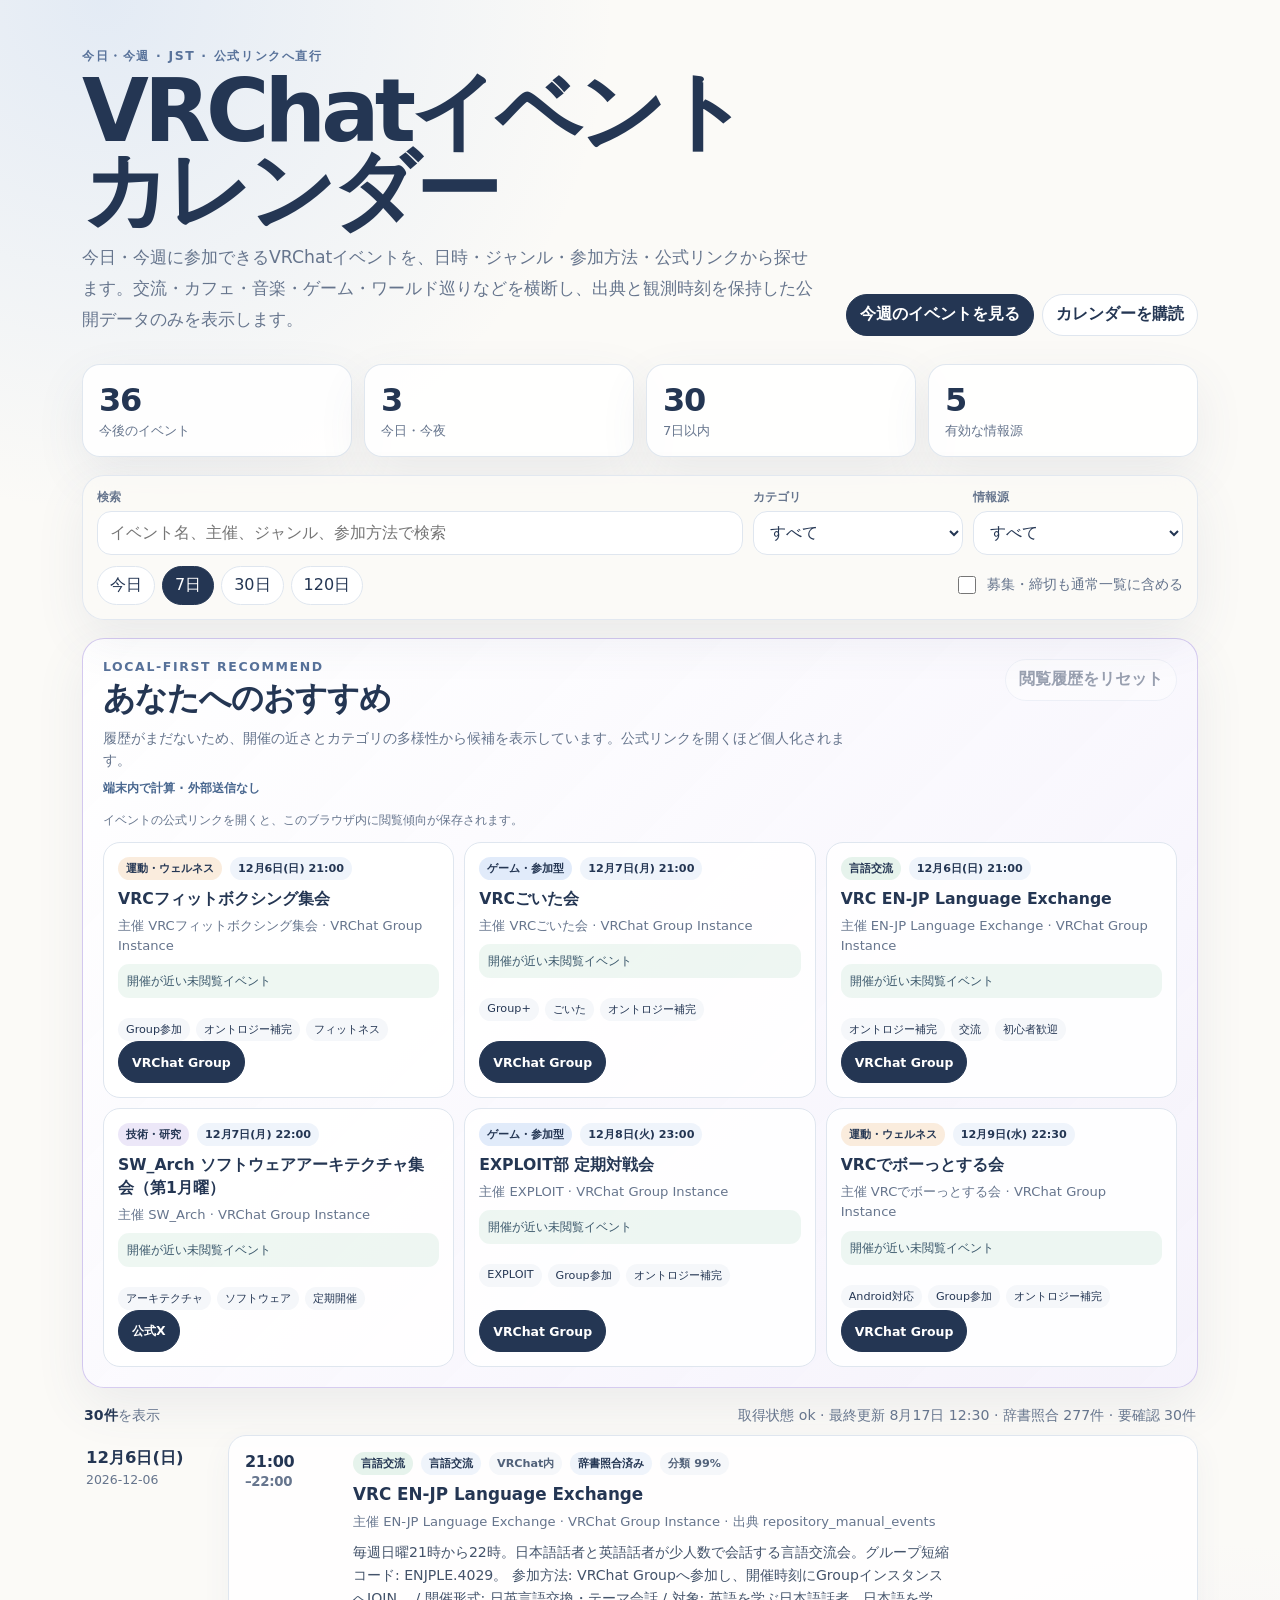
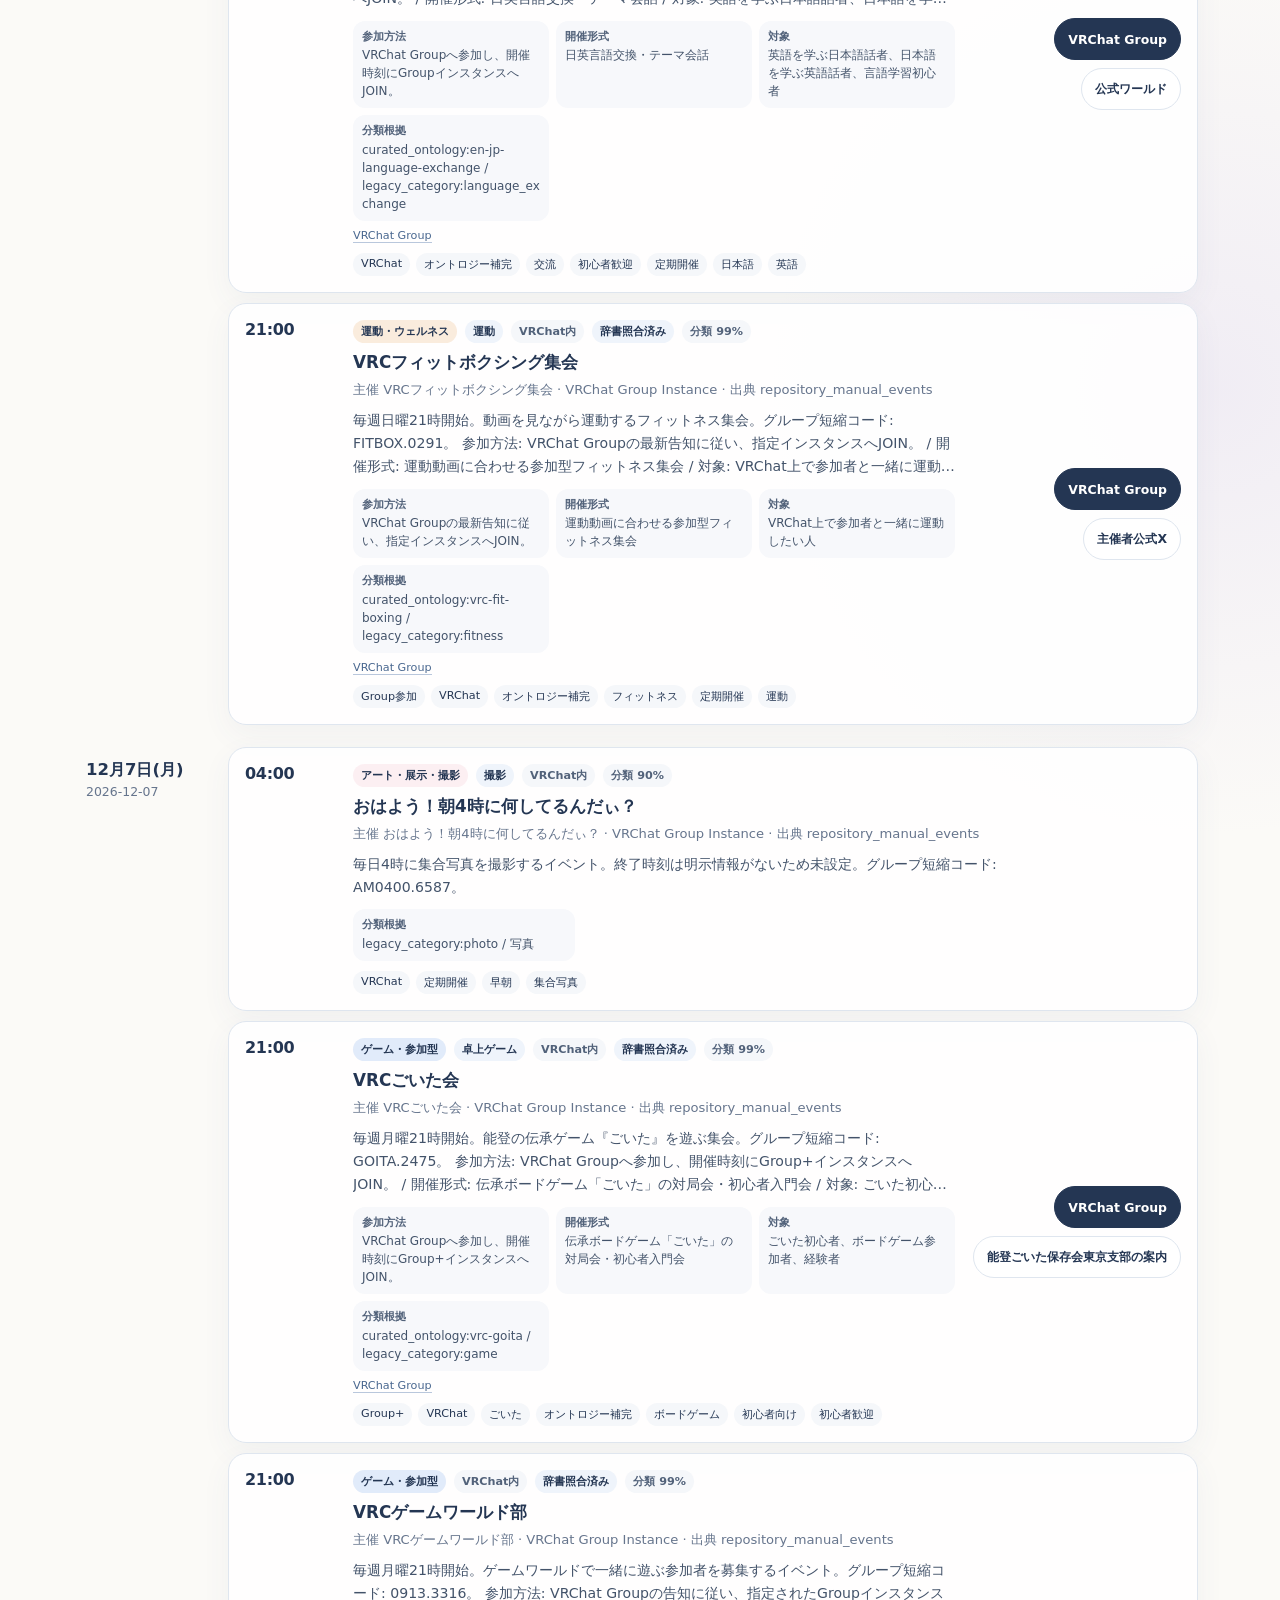
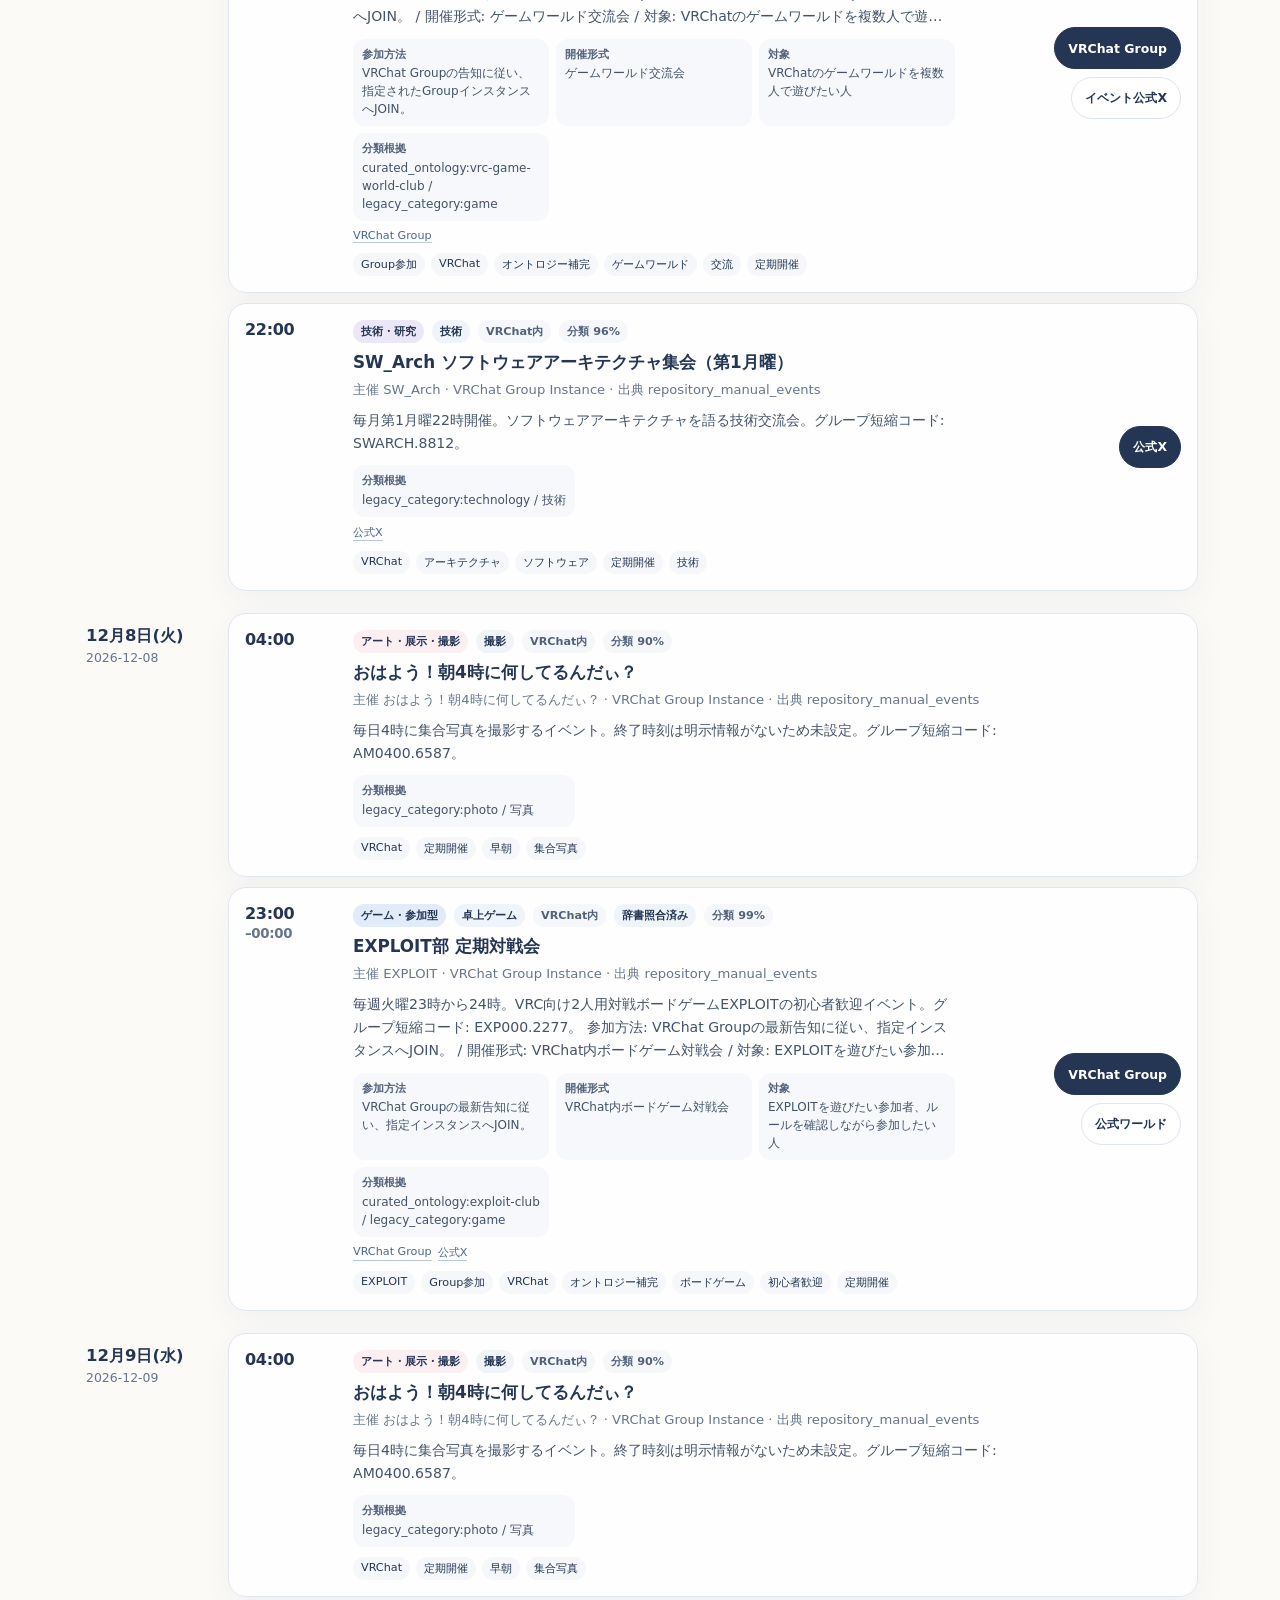
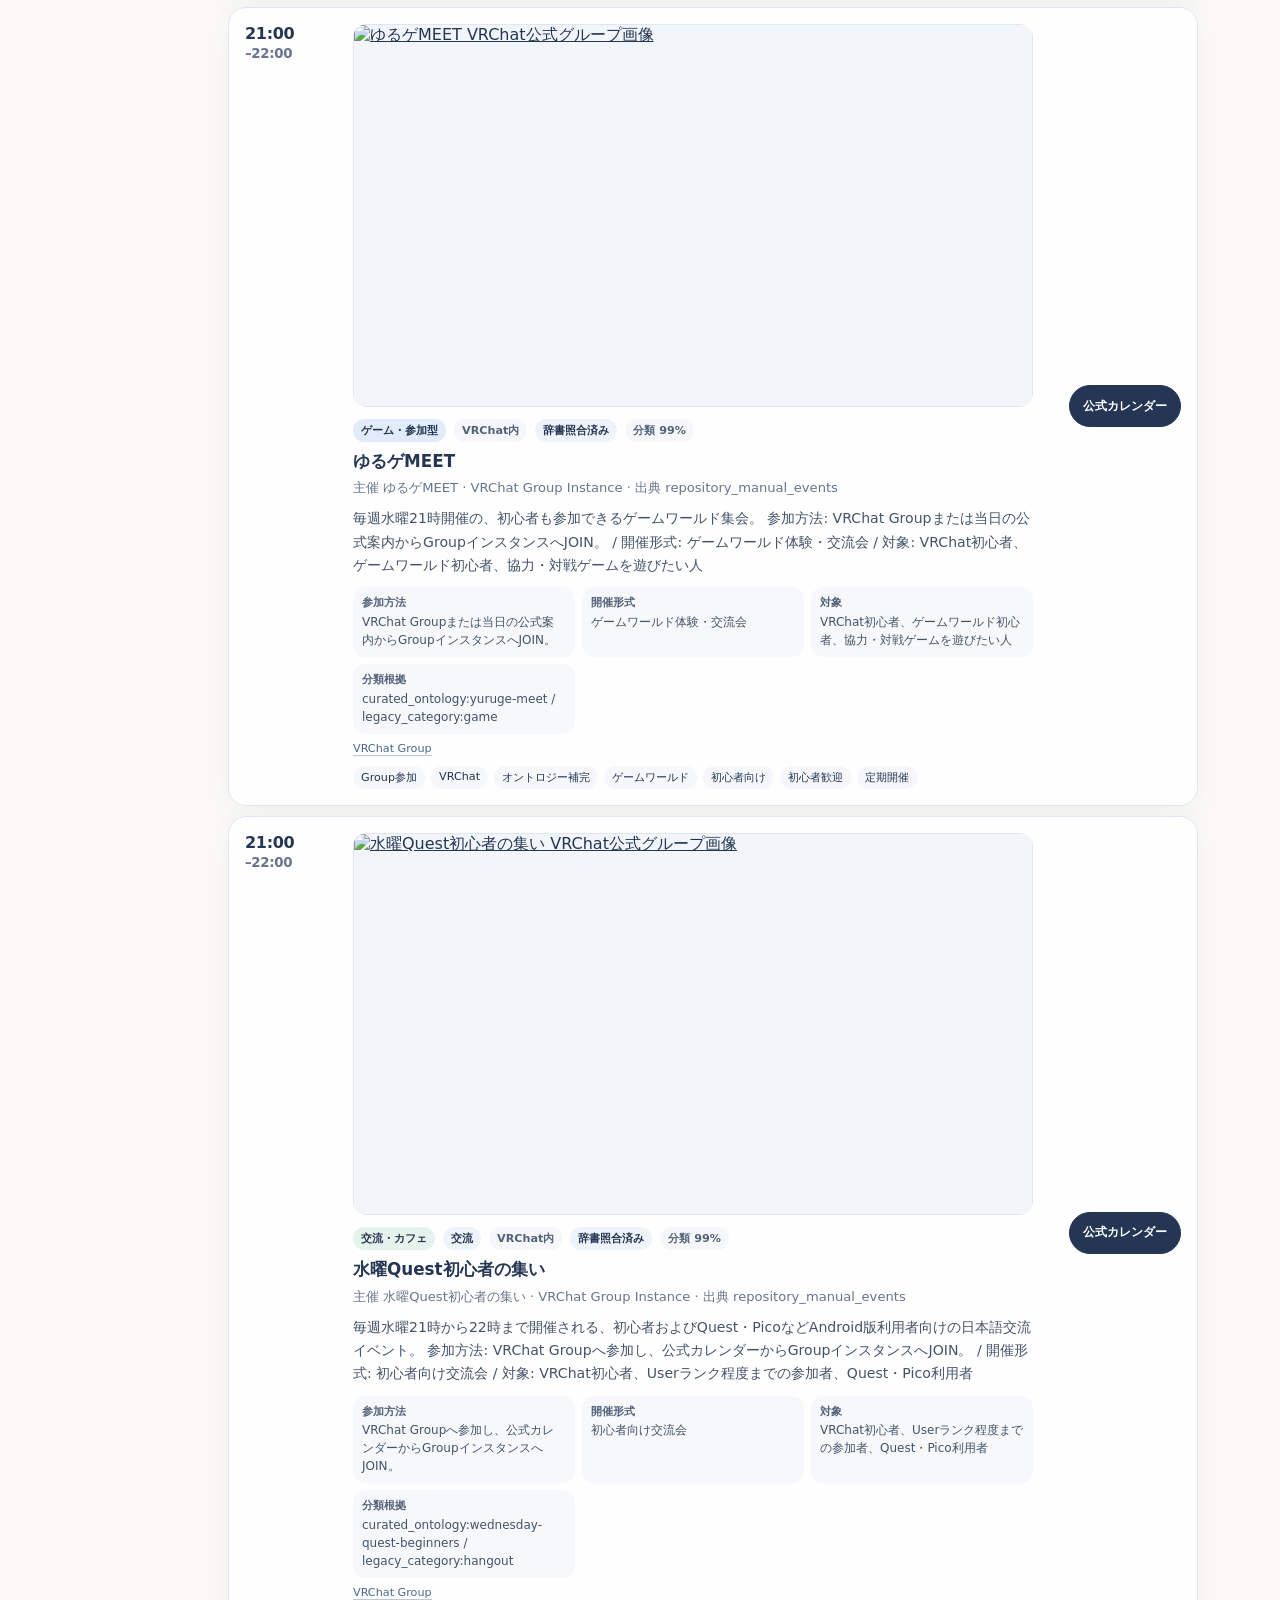
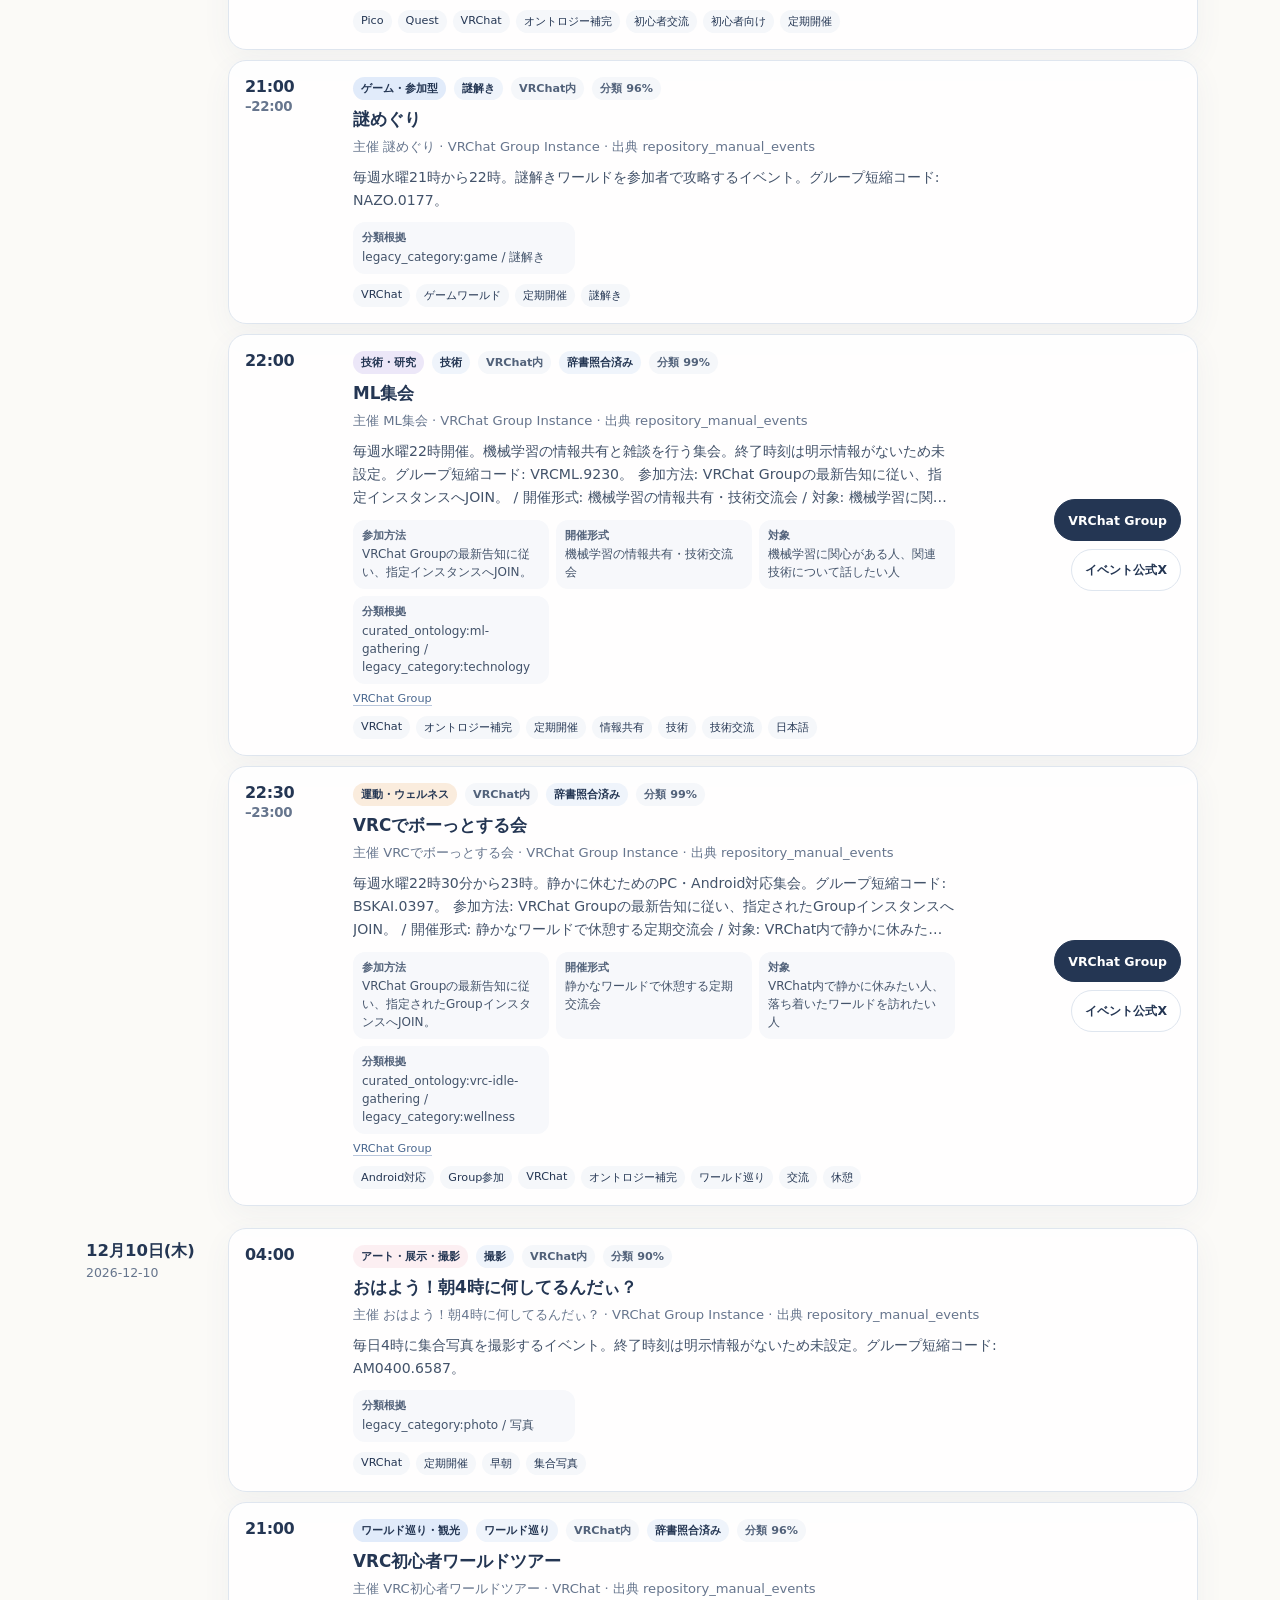
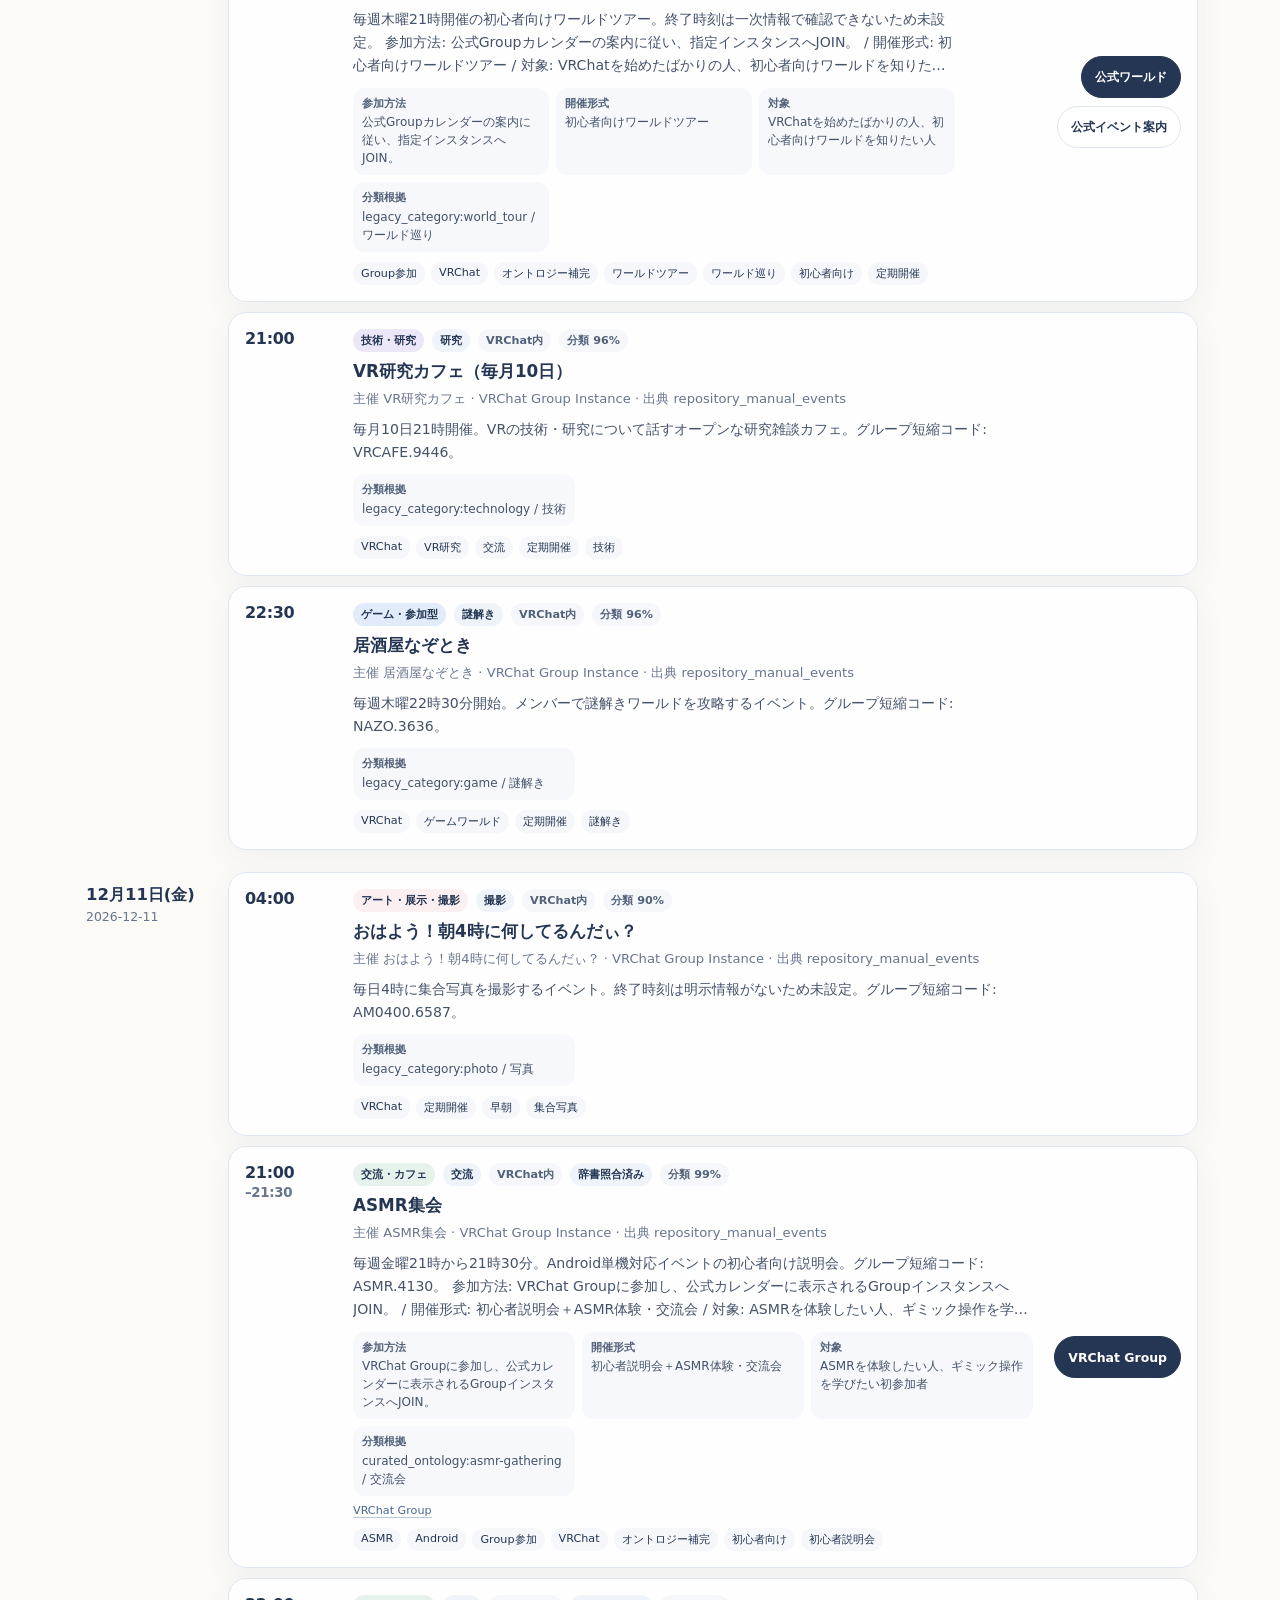
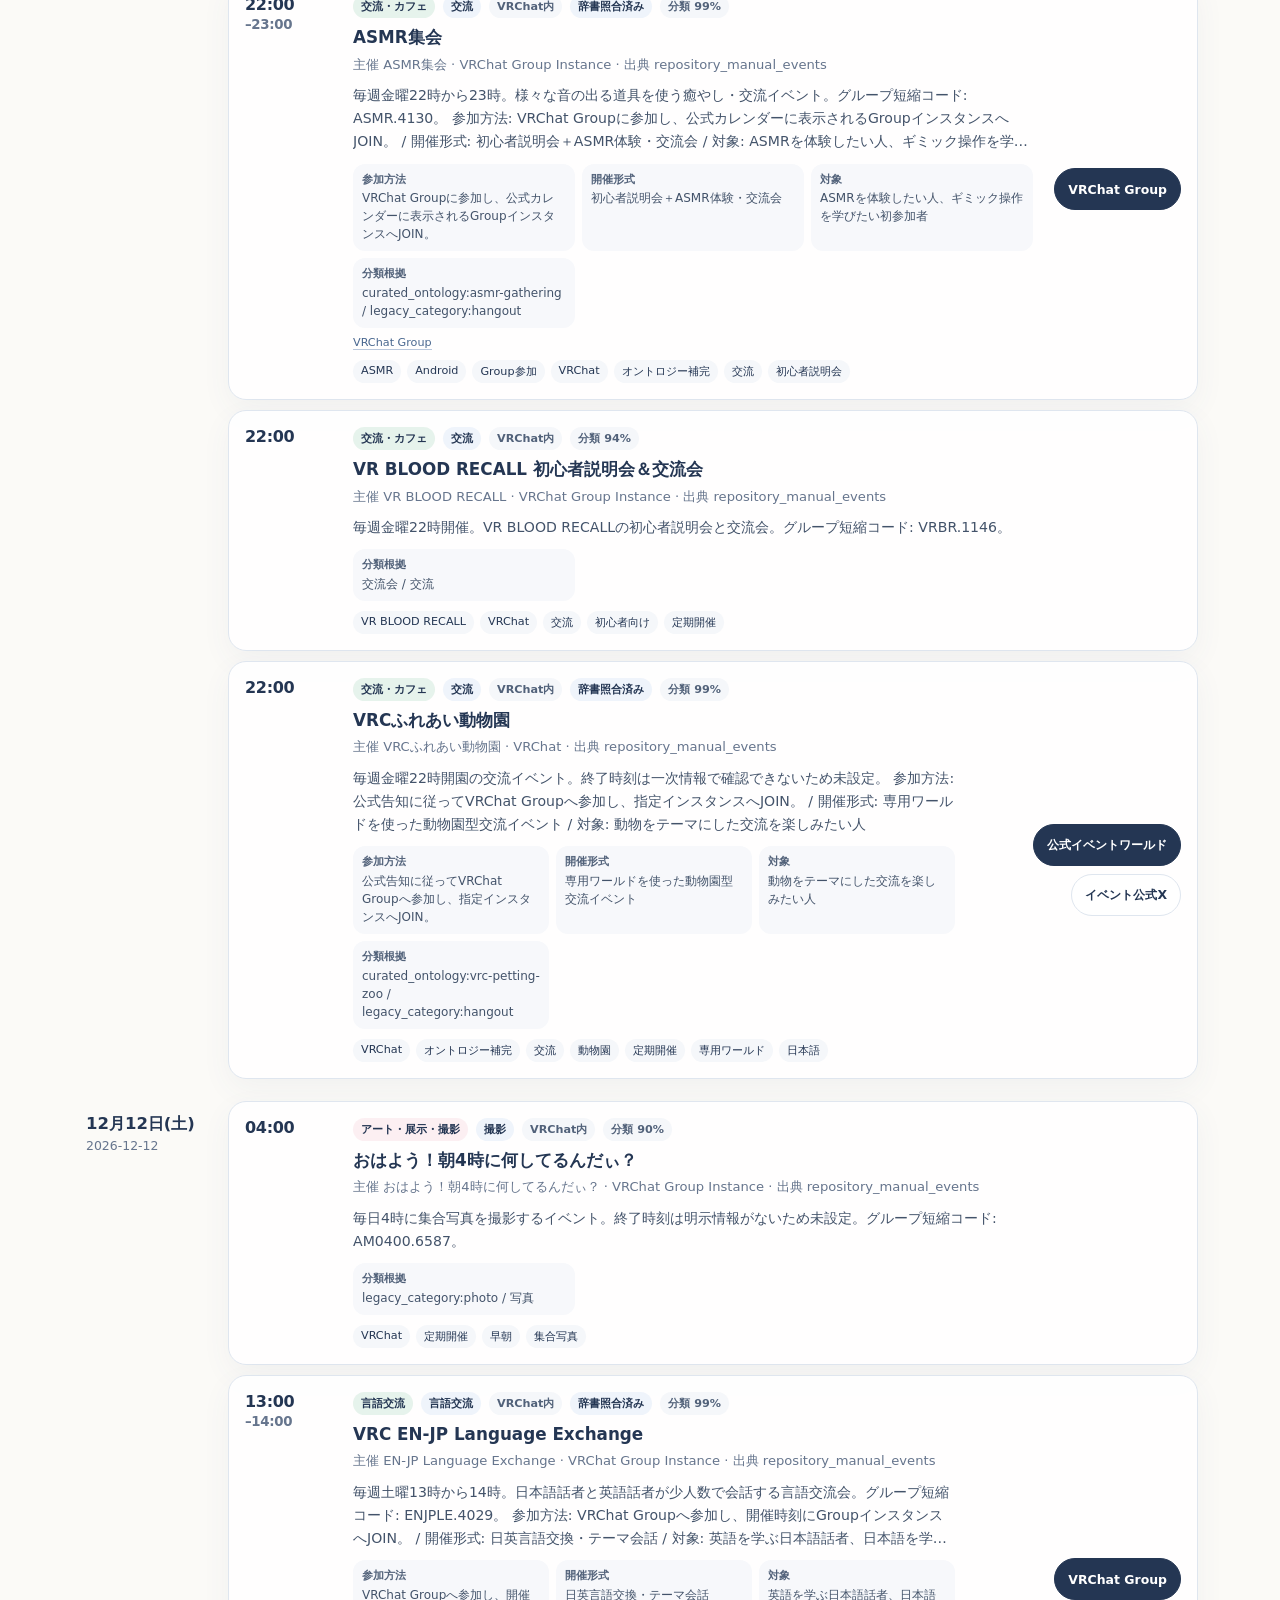
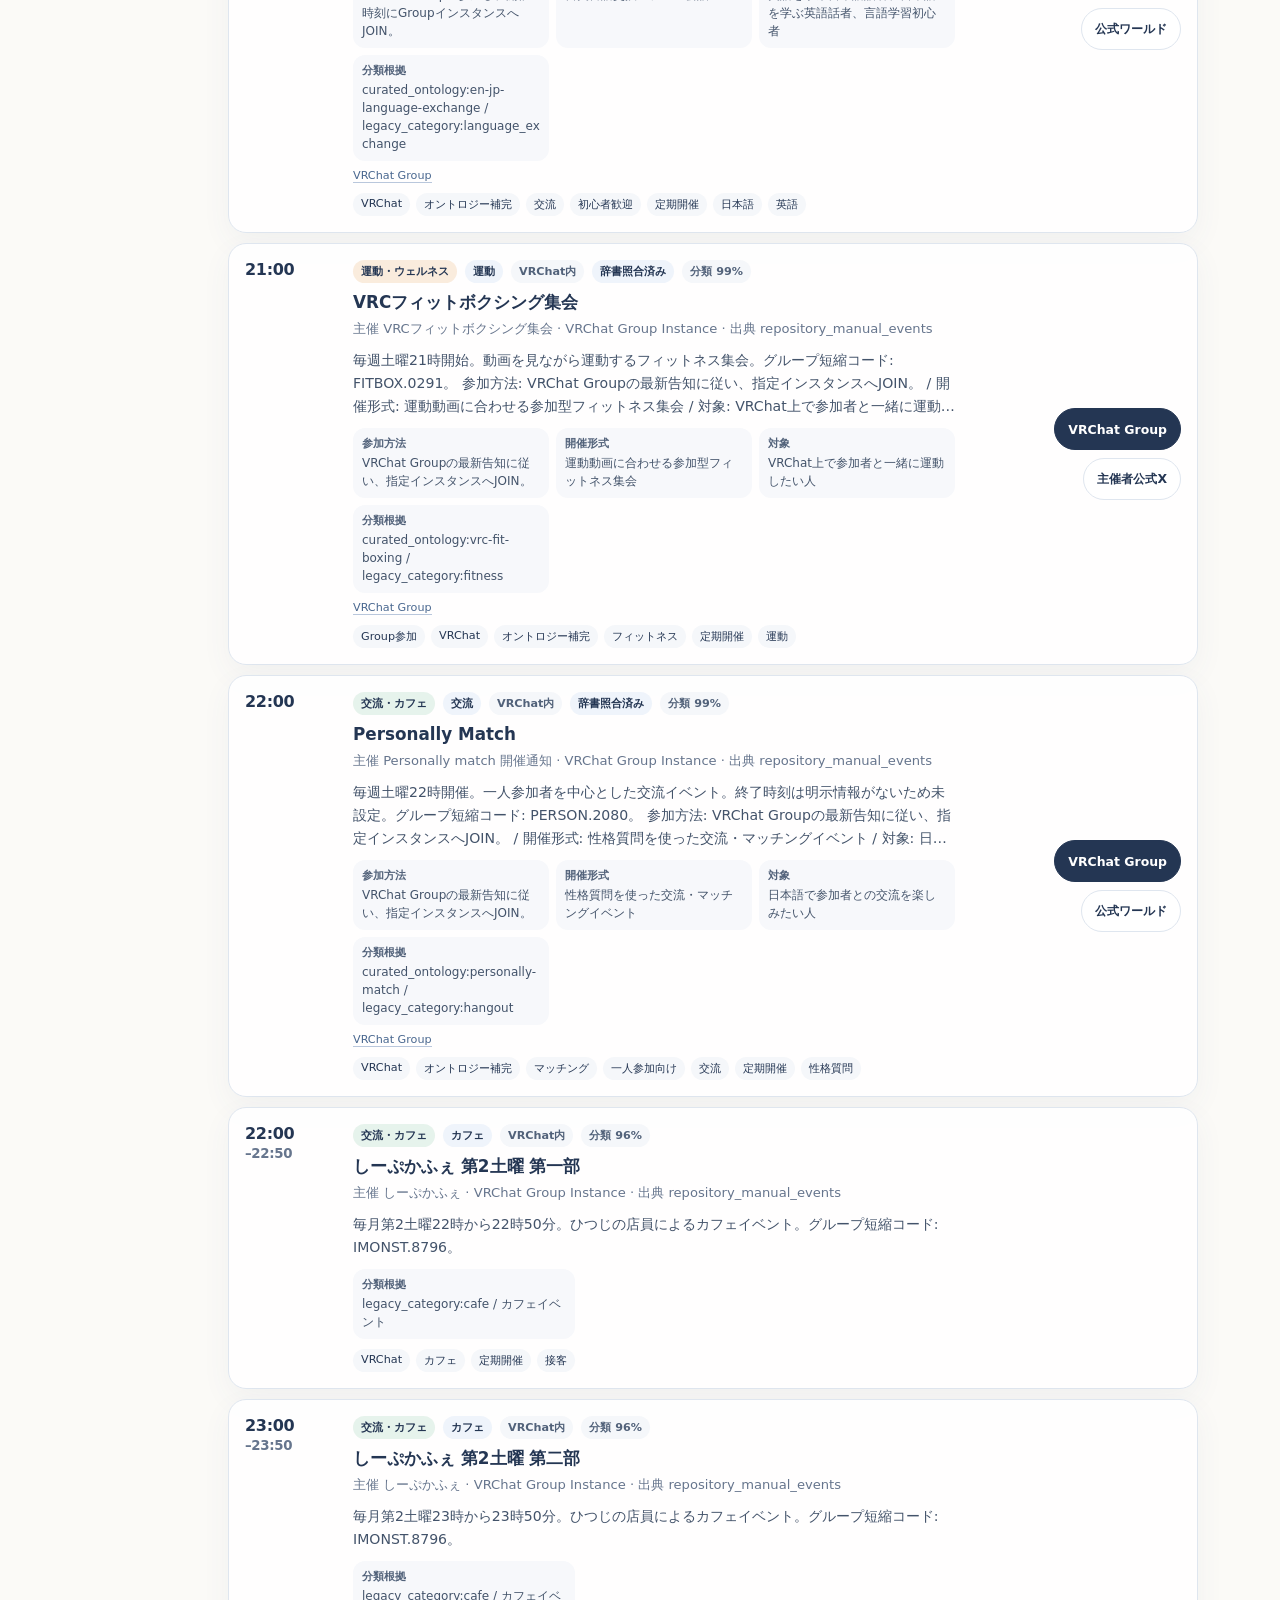
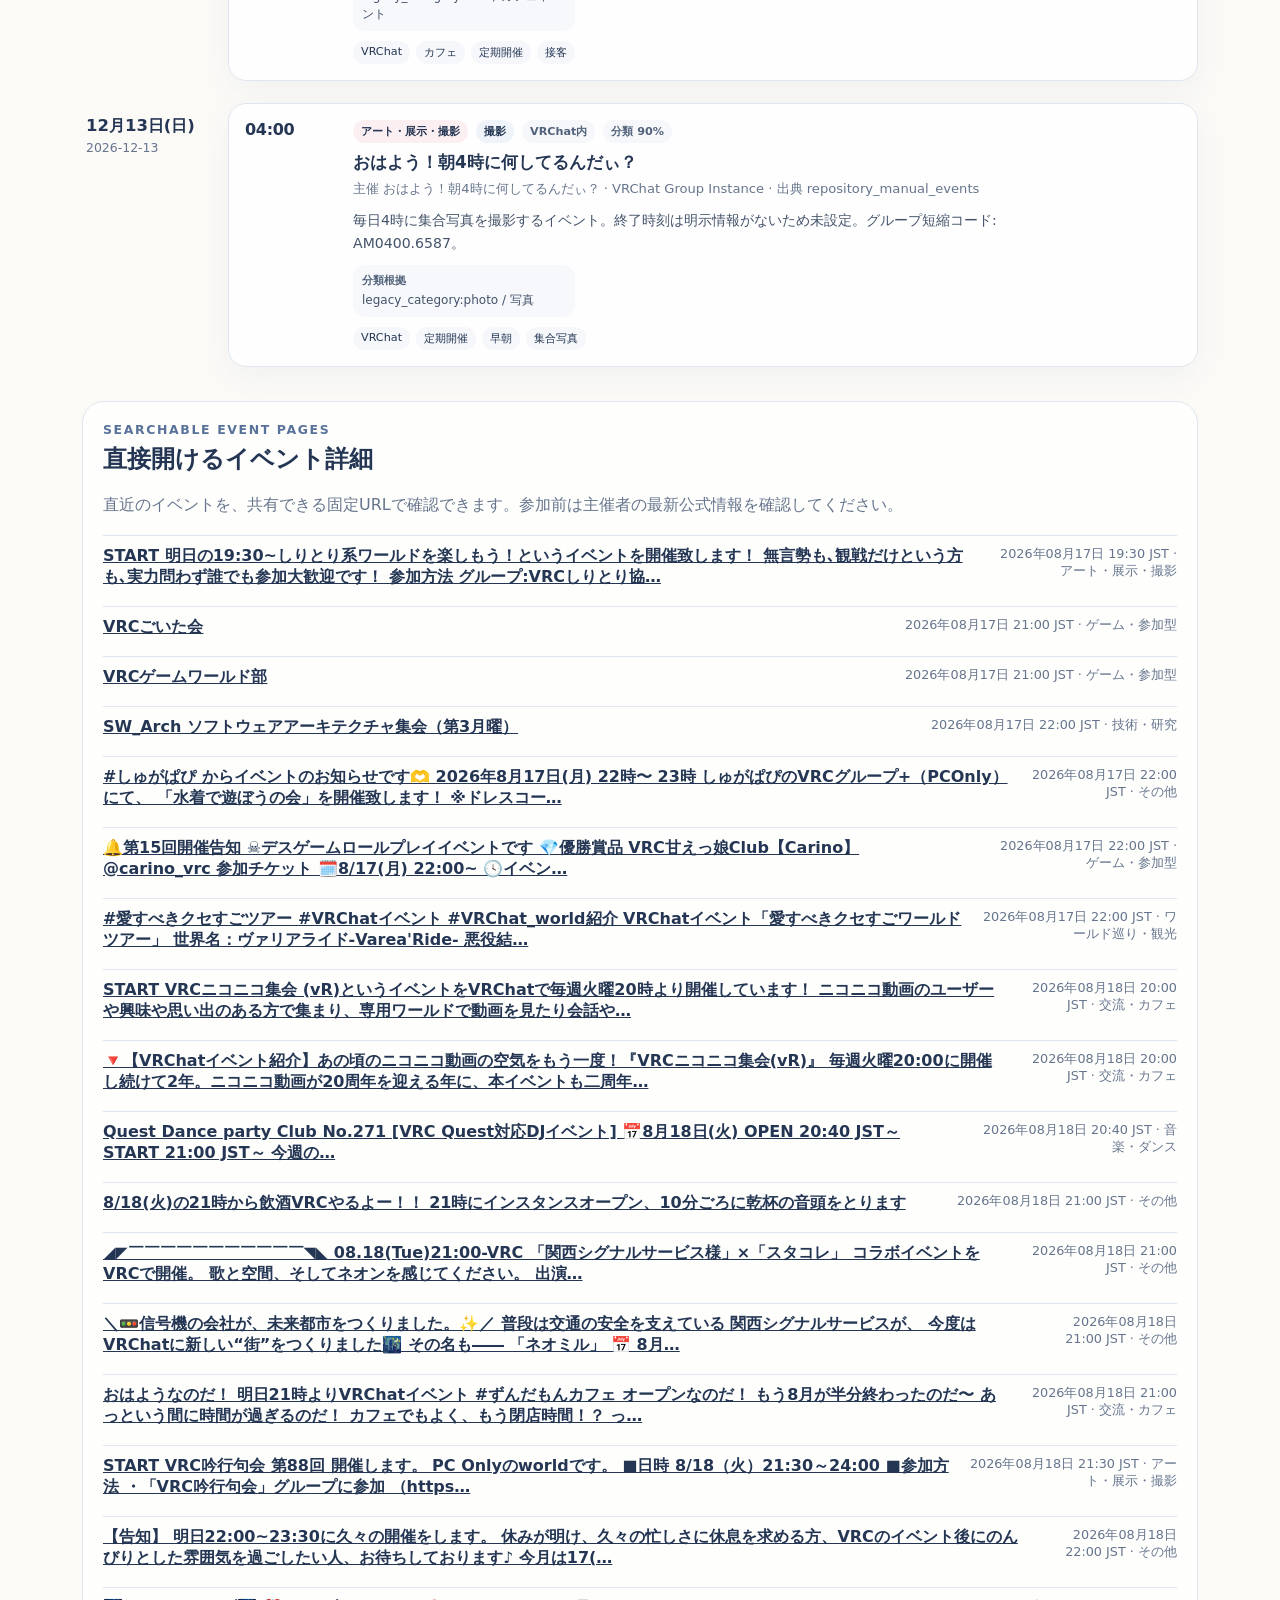
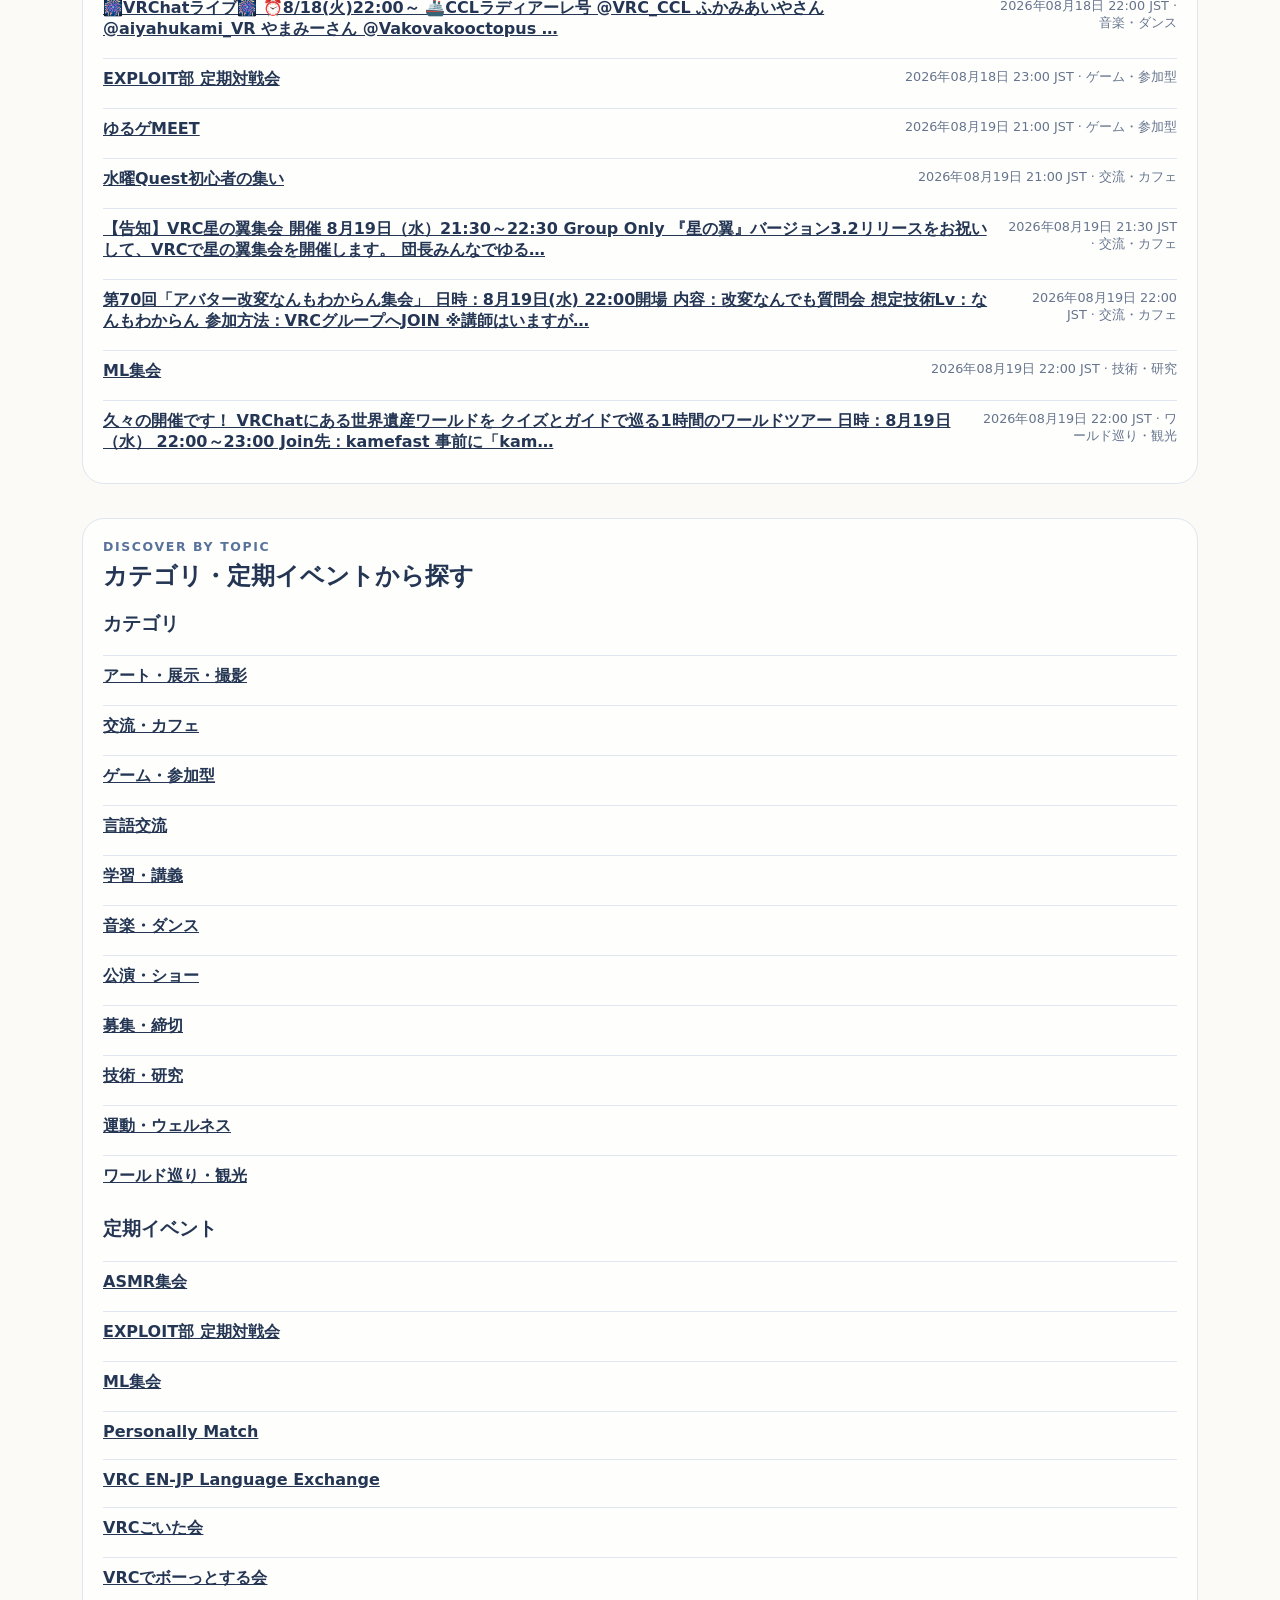
==== commit d6c61f1c: "chore: publish canonical public snapshot [skip ci]" ====
--- a/index.html
+++ b/index.html
@@ -43,11 +43,10 @@
   <div id="recommendation-grid" class="recommendation-grid"></div>
 </section>
 <div class="statusbar"><div><strong id="result-count">0件</strong>を表示</div><div id="health">データ読込中</div></div><div id="agenda" class="agenda" aria-live="polite"></div>
-
 <!-- searchable-events:start -->
 <section class="search-entry" aria-labelledby="search-entry-title"><div class="eyebrow">SEARCHABLE EVENT PAGES</div><h2 id="search-entry-title">直接開けるイベント詳細</h2><p>直近のイベントを、共有できる固定URLで確認できます。参加前は主催者の最新公式情報を確認してください。</p><ul><li><a href="events/325910d30f13dddb193c/" data-track="event_detail_open" data-event-id="325910d30f13dddb193c" data-category="art">START 明日の19:30~しりとり系ワールドを楽しもう！というイベントを開催致します！ 無言勢も､観戦だけという方も､実力問わず誰でも参加大歓迎です！ 参加方法 グループ:VRCしりとり協…</a><span>2026年08月17日 19:30 JST · アート・展示・撮影</span></li><li><a href="events/cec86c2a43f112ea1ad5/" data-track="event_detail_open" data-event-id="cec86c2a43f112ea1ad5" data-category="game">VRCごいた会</a><span>2026年08月17日 21:00 JST · ゲーム・参加型</span></li><li><a href="events/d568153633f309ae2821/" data-track="event_detail_open" data-event-id="d568153633f309ae2821" data-category="game">VRCゲームワールド部</a><span>2026年08月17日 21:00 JST · ゲーム・参加型</span></li><li><a href="events/404f760b26ac3aae8a1f/" data-track="event_detail_open" data-event-id="404f760b26ac3aae8a1f" data-category="technology">SW_Arch ソフトウェアアーキテクチャ集会（第3月曜）</a><span>2026年08月17日 22:00 JST · 技術・研究</span></li><li><a href="events/cbfba68a96595f14db5d/" data-track="event_detail_open" data-event-id="cbfba68a96595f14db5d" data-category="other">#しゅがぱぴ からイベントのお知らせです🫶 2026年8月17日(月) 22時〜 23時 しゅがぱぴのVRCグループ+（PCOnly）にて、 「水着で遊ぼうの会」を開催致します！ ※ドレスコー…</a><span>2026年08月17日 22:00 JST · その他</span></li><li><a href="events/f58fe2d3fabb6a9c287a/" data-track="event_detail_open" data-event-id="f58fe2d3fabb6a9c287a" data-category="game">🔔第15回開催告知 ☠️デスゲームロールプレイイベントです 💎優勝賞品 VRC甘えっ娘Club【Carino】 @carino_vrc 参加チケット 🗓️8/17(月) 22:00~ 🕓イベン…</a><span>2026年08月17日 22:00 JST · ゲーム・参加型</span></li><li><a href="events/fbe9374dbd39fe7ab610/" data-track="event_detail_open" data-event-id="fbe9374dbd39fe7ab610" data-category="world_tour">#愛すべきクセすごツアー #VRChatイベント #VRChat_world紹介 VRChatイベント「愛すべきクセすごワールドツアー」 世界名：ヴァリアライド-Varea&#x27;Ride- 悪役結…</a><span>2026年08月17日 22:00 JST · ワールド巡り・観光</span></li><li><a href="events/447ed3c34de08479cc32/" data-track="event_detail_open" data-event-id="447ed3c34de08479cc32" data-category="community">START VRCニコニコ集会 (vR)というイベントをVRChatで毎週火曜20時より開催しています！ ニコニコ動画のユーザーや興味や思い出のある方で集まり、専用ワールドで動画を見たり会話や…</a><span>2026年08月18日 20:00 JST · 交流・カフェ</span></li><li><a href="events/50db74eeae9762b3c775/" data-track="event_detail_open" data-event-id="50db74eeae9762b3c775" data-category="community">🔻【VRChatイベント紹介】あの頃のニコニコ動画の空気をもう一度！『VRCニコニコ集会(vR)』 毎週火曜20:00に開催し続けて2年。ニコニコ動画が20周年を迎える年に、本イベントも二周年…</a><span>2026年08月18日 20:00 JST · 交流・カフェ</span></li><li><a href="events/c9054e1f992e1fb47be3/" data-track="event_detail_open" data-event-id="c9054e1f992e1fb47be3" data-category="music">Quest Dance party Club No.271 [VRC Quest対応DJイベント] 📅8月18日(火) OPEN 20:40 JST～ START 21:00 JST～ 今週の…</a><span>2026年08月18日 20:40 JST · 音楽・ダンス</span></li><li><a href="events/68e54f3d8b22ea0a4d00/" data-track="event_detail_open" data-event-id="68e54f3d8b22ea0a4d00" data-category="other">8/18(火)の21時から飲酒VRCやるよー！！ 21時にインスタンスオープン、10分ごろに乾杯の音頭をとります</a><span>2026年08月18日 21:00 JST · その他</span></li><li><a href="events/b90f04198a288aa319b7/" data-track="event_detail_open" data-event-id="b90f04198a288aa319b7" data-category="other">◢◤￣￣￣￣￣￣￣￣￣￣￣◥◣ 08.18(Tue)21:00-VRC 「関西シグナルサービス様」×「スタコレ」 コラボイベントをVRCで開催。 歌と空間、そしてネオンを感じてください。 出演…</a><span>2026年08月18日 21:00 JST · その他</span></li><li><a href="events/d0d500c5a475f8ce0ec3/" data-track="event_detail_open" data-event-id="d0d500c5a475f8ce0ec3" data-category="other">＼🚥信号機の会社が、未来都市をつくりました。✨／ 普段は交通の安全を支えている 関西シグナルサービスが、 今度はVRChatに新しい“街”をつくりました🌃 その名も―― 「ネオミル」 📅 8月…</a><span>2026年08月18日 21:00 JST · その他</span></li><li><a href="events/e6d7b86671a378681d6b/" data-track="event_detail_open" data-event-id="e6d7b86671a378681d6b" data-category="community">おはようなのだ！ 明日21時よりVRChatイベント #ずんだもんカフェ オープンなのだ！ もう8月が半分終わったのだ〜 あっという間に時間が過ぎるのだ！ カフェでもよく、もう閉店時間！？ っ…</a><span>2026年08月18日 21:00 JST · 交流・カフェ</span></li><li><a href="events/ad5e673564a34d4a878f/" data-track="event_detail_open" data-event-id="ad5e673564a34d4a878f" data-category="art">START VRC吟行句会 第88回 開催します。 PC Onlyのworldです。 ■日時 8/18（火）21:30～24:00 ■参加方法 ・「VRC吟行句会」グループに参加 （https…</a><span>2026年08月18日 21:30 JST · アート・展示・撮影</span></li><li><a href="events/0d61f7d7dc9479d48fa1/" data-track="event_detail_open" data-event-id="0d61f7d7dc9479d48fa1" data-category="other">【告知】 明日22:00~23:30に久々の開催をします。 休みが明け、久々の忙しさに休息を求める方、VRCのイベント後にのんびりとした雰囲気を過ごしたい人、お待ちしております♪ 今月は17(…</a><span>2026年08月18日 22:00 JST · その他</span></li><li><a href="events/f16dcab0e0ee503a47ae/" data-track="event_detail_open" data-event-id="f16dcab0e0ee503a47ae" data-category="music">🎆VRChatライブ🎆 ⏰8/18(火)22:00～ 🚢CCLラディアーレ号 @VRC_CCL ふかみあいやさん @aiyahukami_VR やまみーさん @Vakovakooctopus …</a><span>2026年08月18日 22:00 JST · 音楽・ダンス</span></li><li><a href="events/e9d2836bd4aae179d4e2/" data-track="event_detail_open" data-event-id="e9d2836bd4aae179d4e2" data-category="game">EXPLOIT部 定期対戦会</a><span>2026年08月18日 23:00 JST · ゲーム・参加型</span></li><li><a href="events/16dda9f426a88a34983d/" data-track="event_detail_open" data-event-id="16dda9f426a88a34983d" data-category="game">ゆるゲMEET</a><span>2026年08月19日 21:00 JST · ゲーム・参加型</span></li><li><a href="events/cc1f3c1e1676a0dfa509/" data-track="event_detail_open" data-event-id="cc1f3c1e1676a0dfa509" data-category="community">水曜Quest初心者の集い</a><span>2026年08月19日 21:00 JST · 交流・カフェ</span></li><li><a href="events/d49b5ac65eb51f46baa7/" data-track="event_detail_open" data-event-id="d49b5ac65eb51f46baa7" data-category="community">【告知】VRC星の翼集会 開催 8月19日（水）21:30～22:30 Group Only 『星の翼』バージョン3.2リリースをお祝いして、VRCで星の翼集会を開催します。 団長みんなでゆる…</a><span>2026年08月19日 21:30 JST · 交流・カフェ</span></li><li><a href="events/350fafd5c8e156e1015f/" data-track="event_detail_open" data-event-id="350fafd5c8e156e1015f" data-category="community">第70回「アバター改変なんもわからん集会」 日時：8月19日(水) 22:00開場 内容：改変なんでも質問会 想定技術Lv：なんもわからん 参加方法：VRCグループへJOIN ※講師はいますが…</a><span>2026年08月19日 22:00 JST · 交流・カフェ</span></li><li><a href="events/808892671d038210d4fa/" data-track="event_detail_open" data-event-id="808892671d038210d4fa" data-category="technology">ML集会</a><span>2026年08月19日 22:00 JST · 技術・研究</span></li><li><a href="events/a865888c3846c7309132/" data-track="event_detail_open" data-event-id="a865888c3846c7309132" data-category="world_tour">久々の開催です！ VRChatにある世界遺産ワールドを クイズとガイドで巡る1時間のワールドツアー 日時：8月19日（水） 22:00～23:00 Join先：kamefast 事前に「kam…</a><span>2026年08月19日 22:00 JST · ワールド巡り・観光</span></li></ul></section>
 <!-- searchable-events:end -->
-<!-- crawl-hubs:start --><section class="search-entry" aria-labelledby="crawl-hubs-title"><div class="eyebrow">DISCOVER BY TOPIC</div><h2 id="crawl-hubs-title">カテゴリ・定期イベントから探す</h2><h3>カテゴリ</h3><ul><li><a href="categories/art/">アート・展示・撮影</a></li><li><a href="categories/community/">交流・カフェ</a></li><li><a href="categories/game/">ゲーム・参加型</a></li><li><a href="categories/language_exchange/">言語交流</a></li><li><a href="categories/learning/">学習・講義</a></li><li><a href="categories/music/">音楽・ダンス</a></li><li><a href="categories/performance/">公演・ショー</a></li><li><a href="categories/recruitment_deadline/">募集・締切</a></li><li><a href="categories/technology/">技術・研究</a></li><li><a href="categories/wellness/">運動・ウェルネス</a></li><li><a href="categories/world_tour/">ワールド巡り・観光</a></li></ul><h3>定期イベント</h3><ul><li><a href="series/asmr-gathering/">ASMR集会</a></li><li><a href="series/exploit-club/">EXPLOIT部 定期対戦会</a></li><li><a href="series/ml-gathering/">ML集会</a></li><li><a href="series/personally-match/">Personally Match</a></li><li><a href="series/en-jp-language-exchange/">VRC EN-JP Language Exchange</a></li><li><a href="series/vrc-goita/">VRCごいた会</a></li><li><a href="series/vrc-idle-gathering/">VRCでボーっとする会</a></li><li><a href="series/vrc-petting-zoo/">VRCふれあい動物園</a></li><li><a href="series/vrc-game-world-club/">VRCゲームワールド部</a></li><li><a href="series/vrc-fit-boxing/">VRCフィットボクシング集会</a></li><li><a href="series/vrc-beginner-world-tour/">VRC初心者ワールドツアー</a></li><li><a href="series/yuruge-meet/">ゆるゲMEET</a></li><li><a href="series/wednesday-quest-beginners/">水曜Quest初心者の集い</a></li></ul></section><!-- crawl-hubs:end --><!-- crawl-all-events:start --><details class="search-entry"><summary>すべてのイベント詳細を開く（残り332件）</summary><ul><li><a href="events/6112bea2096b5c11b877/" data-track="event_detail_open" data-event-id="6112bea2096b5c11b877" data-category="performance">警戒ちゃんの配信でも紹介した朗読ミュージカル「#オリパンダーと七夕」は8/19(水)22:30～ VRChatで開催です！ 歌と朗読には超低遅延音楽セッションアプリ #SyncueSong を…</a></li><li><a href="events/b0bb7f61f1529fa79a4c/" data-track="event_detail_open" data-event-id="b0bb7f61f1529fa79a4c" data-category="performance">🎋【8/19 朗読ミュージカル】🐧🐼 七夕物語をベースにした完全新作朗読ミュージカル✨ 旧暦の七夕を一緒にお祝いしましょう🎋 出演：樹元オリエ × ききょうぱんだ 日時：2026年8月19日(…</a></li><li><a href="events/ed4b7f3b337613398aad/" data-track="event_detail_open" data-event-id="ed4b7f3b337613398aad" data-category="wellness">VRCでボーっとする会</a></li><li><a href="events/6c265d9ccded30c2a2f3/" data-track="event_detail_open" data-event-id="6c265d9ccded30c2a2f3" data-category="community">今回もご登校ありがとうございました✨ お写真は「#VRCスクールカフェGS」へ投稿して頂けると嬉しいです！ また次回も皆様のご登校をお待ちしております！ 🌟次回予定🌟 📅 臨海学校 (交流会)…</a></li><li><a href="events/a7be7f426a03dc72ec98/" data-track="event_detail_open" data-event-id="a7be7f426a03dc72ec98" data-category="music">【VRChat DJイベント告知】 約4年ぶりに #VR_EXCEED で復活！ ✨ Konatan Psychedelic Festival 📅2026/08/20 (木) ⏰20:00-2…</a></li><li><a href="events/2bf33a2265f645043079/" data-track="event_detail_open" data-event-id="2bf33a2265f645043079" data-category="music">【開催告知】 RAVECHO ADMISSION! Vol.2 🚨8/20(木) 21:00 🚨 各DJが担当アーティスト縛りで挑む コンセプトDJイベント！ 「30分でアーティストの魅力をど…</a></li><li><a href="events/80250a9f85f94f0ec777/" data-track="event_detail_open" data-event-id="80250a9f85f94f0ec777" data-category="world_tour">VRC初心者ワールドツアー</a></li><li><a href="events/67a8935701de07d78a45/" data-track="event_detail_open" data-event-id="67a8935701de07d78a45" data-category="community">\第25回 #VRC広島集会 開催します！/ 8月20日（木）22時～ #VRC広島集会 開催です🤍 ローカルな話題でゆるやかな時間を過ごしましょう😌 広島に興味を持っていらっしゃる方大歓迎😄…</a></li><li><a href="events/94bae4a0c3f613eb8bab/" data-track="event_detail_open" data-event-id="94bae4a0c3f613eb8bab" data-category="other">＼第18回プルタブを開ける会／📷 プルタブ式飲料水を持ち寄って、プルタブを開ける音を聞くだけのVRC史上最もくだらないイベント 。 夏の音を＿＿＿奏に＿＿＿＿＿ 日時：8/20 22:00 ゲ…</a></li><li><a href="events/7d049901fb238dc35644/" data-track="event_detail_open" data-event-id="7d049901fb238dc35644" data-category="community">第41回 #VRC北関東集会 の告知になります。 日時は8月21日（金）21時～22時です。子細は画像をご覧下さい。 Group+インスタンスでの開催となります。ごゆるりとお越し頂ければ幸いで…</a></li><li><a href="events/82ee2c5f83ce5da4b2c0/" data-track="event_detail_open" data-event-id="82ee2c5f83ce5da4b2c0" data-category="music">📢DJイベントのお知らせ📢 Kawaii Future Musicを中心としたVRDJイベントを開催します！ 📅 8/21(金) 🕘 21:00〜23:50 📍VRChat（Group+） 素…</a></li><li><a href="events/af74f6e6671714700d76/" data-track="event_detail_open" data-event-id="af74f6e6671714700d76" data-category="community">ASMR集会</a></li><li><a href="events/ba07098b2b02a1cd76a2/" data-track="event_detail_open" data-event-id="ba07098b2b02a1cd76a2" data-category="community">#VRCローラン 8月21日(金) 21時～ VRChat内でローラン飲み会をします🍷 サンホラに興味がある方、たまたま通りがかった方大歓迎です！ 乾杯ルールはローランが行います★ ゆるいノリ…</a></li><li><a href="events/d4280842078f6b8fb31b/" data-track="event_detail_open" data-event-id="d4280842078f6b8fb31b" data-category="community">VRCふれあい動物園</a></li><li><a href="events/d6711690fa914426a9b0/" data-track="event_detail_open" data-event-id="d6711690fa914426a9b0" data-category="community">ASMR集会</a></li><li><a href="events/58a0405350c05ad98557/" data-track="event_detail_open" data-event-id="58a0405350c05ad98557" data-category="art">暑い夏、水着が日常着になったVRCの世界！☀️ ILE SHOPでは、夏の記念としてHarushionのフォトイベントを開催します。 【参加方法】 ・Harushion を着用 ・添付のカメラ…</a></li><li><a href="events/0d8939e4a2a9700f5299/" data-track="event_detail_open" data-event-id="0d8939e4a2a9700f5299" data-category="language_exchange">VRC EN-JP Language Exchange</a></li><li><a href="events/1324b233d3b177ccf619/" data-track="event_detail_open" data-event-id="1324b233d3b177ccf619" data-category="other">【👙🏄🏼‍♂️祭りだ祭り🛟⛱️】 VRC A-POP FEAST 2026 8/22(土)19:30 OPEN!! アニメだアニメ！よろしくどうぞ！ #VRC_APOP_FEAST https…</a></li><li><a href="events/50aba76752ea7459fc49/" data-track="event_detail_open" data-event-id="50aba76752ea7459fc49" data-category="other">【👙🏄🏼‍♂️祭りだ祭り🛟⛱️】 去年に続き 夏のアニメ祭り VRC A-POP FEAST 2026 やります！ 🗓️8/22 土曜日 19:30 OPEN!! 会場は2026特設ワールド …</a></li><li><a href="events/7c7a914baeceb73894c1/" data-track="event_detail_open" data-event-id="7c7a914baeceb73894c1" data-category="music">【👙🏄🏼‍♂️祭りだ祭り🛟⛱️】 VRC A-POP FEAST 2026 8/22(土)19:30 OPEN!! VRアニソンDJ出来るマンが集まる夏の祭典です。 良い時間もらってますので遊…</a></li><li><a href="events/ad0851435ee5b0535cae/" data-track="event_detail_open" data-event-id="ad0851435ee5b0535cae" data-category="music">【👙🏄🏼‍♂️祭りだ祭り🛟⛱️】 VRC A-POP FEAST 2026 8/22(土)19:30 OPEN!! アニソンDJ大集結のやつ！楽しいとこに来ちゃって下さい！ID-0 #VRC_…</a></li><li><a href="events/b98ede11c71cf718a25d/" data-track="event_detail_open" data-event-id="b98ede11c71cf718a25d" data-category="other">【告知解禁 】VR サブカルイベントの フェス‼️ 総勢16人のDVJが集まって 2フロア開催のお祭り🎇 にてVJします！ 8/22(土）19:30～ at VRchatご予定くださいー ht…</a></li><li><a href="events/cce8c94ae489df6200b1/" data-track="event_detail_open" data-event-id="cce8c94ae489df6200b1" data-category="music">【告知】 VRC A-POP FEAST、今年もやります！ A-POP原曲DJを集めたA-POPの祭りですよ！ 今回はフェスらしく真夏の開催！ 2floorでお送りします。 新進気鋭のあの人も…</a></li><li><a href="events/8c1d8ff497795b3863fb/" data-track="event_detail_open" data-event-id="8c1d8ff497795b3863fb" data-category="community">2026年8月22日㈯20:30-24:00、2026年8月、リアルとメタバースの映画文化が交わる祭典として、映画祭「Portal Cinema Festival」を、VRChat上にて開催し…</a></li><li><a href="events/d7d36b25fed55f51ced5/" data-track="event_detail_open" data-event-id="d7d36b25fed55f51ced5" data-category="music">映画祭のタイムスケジュールが公開されたよ🎬♪ 当日はVRChat内の様子をyoutubeでライブ配信！！ 開始は8月22日㈯20:30から！いまのうちにmatsusitaにフレンド申請してね！…</a></li><li><a href="events/57bf0f6963f1e9b90624/" data-track="event_detail_open" data-event-id="57bf0f6963f1e9b90624" data-category="other">大会告知！#GGST #VRChat 2026年8月22日（土曜）21時より、VRChatプレイヤー限定のGGST大会の第8回大会を開催します！ 参加条件は大会Tonamelをご確認ください。…</a></li><li><a href="events/e14a42dbcae379d872d1/" data-track="event_detail_open" data-event-id="e14a42dbcae379d872d1" data-category="wellness">VRCフィットボクシング集会</a></li><li><a href="events/375f2ed3f38392f7ed96/" data-track="event_detail_open" data-event-id="375f2ed3f38392f7ed96" data-category="recruitment_deadline">━━━━━━ ✦ ✦ ✦ ━━━━━━━━ 📢 8/22『PDLオープンマイク』開催 🔥 当日エントリー制 LIVEイベント！ ━━━━━━━ ✦ ✦ ✦ ━━━━━━━ 🎙 オープニングアク…</a></li><li><a href="events/d9b953508166f1e0a096/" data-track="event_detail_open" data-event-id="d9b953508166f1e0a096" data-category="community">【「うちの子立体化集会」8/22開催予告！】 本当は昨晩告知する予定でしたが、 「うちの子立体化集会」を来る8月22日（土）の21時30分にVRChatにて開催します。</a></li><li><a href="events/ba706642901f77a147c2/" data-track="event_detail_open" data-event-id="ba706642901f77a147c2" data-category="other">#RIM_ix ━━━ RIM:ix ━━━ 8/22(SAT) OPEN 21:50 22:00-23:00 VRChat (Group+:https://t.co/PB18hwR7U5) …</a></li><li><a href="events/4ccea33ee9d5569ddb80/" data-track="event_detail_open" data-event-id="4ccea33ee9d5569ddb80" data-category="community">Personally Match</a></li><li><a href="events/b2ff25ff78f3797d94c0/" data-track="event_detail_open" data-event-id="b2ff25ff78f3797d94c0" data-category="community">【メガネアバターを広める会】 VRChatにてメガネアバター集会を開催します！ #VRCイベント #メガネアバターを広める会 ＃VRCメガネ祭り 8/22(土) 22:00-23:00 今月は…</a></li><li><a href="events/c4ca82e352df72246546/" data-track="event_detail_open" data-event-id="c4ca82e352df72246546" data-category="recruitment_deadline">- ̗̀ 個人イベント開催 ̖́- 花火が終わる前に、私を振ってください。 ┈┈┈┈┈┈┈┈┈┈ ◾︎開催日 8/22(土)22:00~/全3枠 ◾︎応募方法 ①Googleフォームの入力ht…</a></li><li><a href="events/27ba840a0fa674b2b7e3/" data-track="event_detail_open" data-event-id="27ba840a0fa674b2b7e3" data-category="recruitment_deadline">土曜日23時くらいからやるロールプレイしないイベントキャスト募集してないかなーあ VRchat起動してもやること無くなってきたー₍ · ̫·₎</a></li><li><a href="events/190a675927eb22344248/" data-track="event_detail_open" data-event-id="190a675927eb22344248" data-category="community">皆様、こんばんは！ 今月のメインイベントに据えているコラボイベントについてお知らせします！ 2024年1月VRC同期会と、 2024年5月VRC同期会と、 2024年10月VRC同期会 合同イ…</a></li><li><a href="events/36524b541dae79c104dc/" data-track="event_detail_open" data-event-id="36524b541dae79c104dc" data-category="language_exchange">VRC EN-JP Language Exchange</a></li><li><a href="events/8d2c545762a4b7fbfc06/" data-track="event_detail_open" data-event-id="8d2c545762a4b7fbfc06" data-category="community">❗📱告知📱❗ ✨ 第8回Mobileエクちゃん集会、開催✨ 《日時》8/23(日) 21:00～22:00 《インスタンス》EKU.1629 グループ+ ⚠️注意⚠️ 今回は通常のエクちゃん集…</a></li><li><a href="events/c6ece42330c7f868c889/" data-track="event_detail_open" data-event-id="c6ece42330c7f868c889" data-category="wellness">VRCフィットボクシング集会</a></li><li><a href="events/efa9d09d3c126b5e8f7d/" data-track="event_detail_open" data-event-id="efa9d09d3c126b5e8f7d" data-category="other">📢夏フェス開催のおしらせ❕ ⟡.· ⎯⎯⎯⎯⎯⎯⎯⎯⎯⎯⎯⎯⎯⎯ ⟡.· 🏖☀️Rucha Fes 2026 -Summer-🍉🏝 ⟡.· ⎯⎯⎯⎯⎯⎯⎯⎯⎯⎯⎯⎯⎯⎯ ⟡.· やりたいこと全…</a></li><li><a href="events/57a3247eb1c026e538fe/" data-track="event_detail_open" data-event-id="57a3247eb1c026e538fe" data-category="other">【LIVE告知】 8月23日（日）、21：30～ VRChatにてLIVEやります～🍓 今回は「サザンオールスターズ」only live！ ぜひ遊びに来てくださいね🌊 #VRChat フレンド…</a></li><li><a href="events/a47328b1668f7c4c3e4f/" data-track="event_detail_open" data-event-id="a47328b1668f7c4c3e4f" data-category="art">#StFoto 【VRCイベント】第二回ストリアちゃん写真撮影会開催決定！ 8月23日 (日) 22:00～ 1時間程度予定 、前回同様オトギバナシのグループインスタンスでやります！ 第二回は…</a></li><li><a href="events/8a4314019a7e1522c356/" data-track="event_detail_open" data-event-id="8a4314019a7e1522c356" data-category="community">【VRC イベント開催】&lt;日曜日&gt; 💕「距離感めちゃ近 1対1 個室イチャイチャ接客イベント」#VRC_ステイクロース ⌛日時：2026/08/23（日曜日）22:20～24:00頃 📨受付：…</a></li><li><a href="events/558beabacadd0072a133/" data-track="event_detail_open" data-event-id="558beabacadd0072a133" data-category="community">📝出展申込み受付中❗📝 VRChatで開催するバーチャル即売会‼️ メタフェス2026の出展申込み受付中です❗ 一般出展は無料🆓✨ ⏬出展申込みはコチラから✨⏬ https://t.co/no…</a></li><li><a href="events/8ccdce0165309e2e7b97/" data-track="event_detail_open" data-event-id="8ccdce0165309e2e7b97" data-category="game">VRCゲームワールド部</a></li><li><a href="events/be0c99e387822f6f9889/" data-track="event_detail_open" data-event-id="be0c99e387822f6f9889" data-category="game">VRCごいた会</a></li><li><a href="events/781a776c7a204861487e/" data-track="event_detail_open" data-event-id="781a776c7a204861487e" data-category="community">START VRCイベントを開催します！ 「VRC北海道集会」 VRC北海道集会は北海道に住んでいる(住んでいた)人や、北海道に興味がある人が集まってゆるく雑談を楽しむイベントです！ ※And…</a></li><li><a href="events/a7a3e5b0f2e81f116b90/" data-track="event_detail_open" data-event-id="a7a3e5b0f2e81f116b90" data-category="music">💫来週火曜｜8/11㊗山の日は ― #YSS_HomeLive #30 ― 🎆YSSおんゆ祭「BON DANCE」🎐 ￣￣￣￣￣￣￣￣￣￣￣￣￣￣￣￣ 🕙21:50 OPEN / 22:00 …</a></li><li><a href="events/1c9f23ddc76fb94c9ffb/" data-track="event_detail_open" data-event-id="1c9f23ddc76fb94c9ffb" data-category="game">EXPLOIT部 定期対戦会</a></li><li><a href="events/6ca7957c5d8ecb16e95f/" data-track="event_detail_open" data-event-id="6ca7957c5d8ecb16e95f" data-category="game">ゆるゲMEET</a></li><li><a href="events/6e2f3ea8d81a67d5b9e7/" data-track="event_detail_open" data-event-id="6e2f3ea8d81a67d5b9e7" data-category="community">水曜Quest初心者の集い</a></li><li><a href="events/7e6dd1dc1b04c27f5364/" data-track="event_detail_open" data-event-id="7e6dd1dc1b04c27f5364" data-category="technology">ML集会</a></li><li><a href="events/b7e44c3ec6b914df3252/" data-track="event_detail_open" data-event-id="b7e44c3ec6b914df3252" data-category="other">様々な竜や竜人の集いし場 VRCドラゴンイベント 「竜の集いし世界」 第24回開催は 8月26日午後22時からの開催です VRCID:kingkazuma3022にフレンド申請もしくはグループ…</a></li><li><a href="events/e78e71d06b40b34560fe/" data-track="event_detail_open" data-event-id="e78e71d06b40b34560fe" data-category="wellness">VRCでボーっとする会</a></li><li><a href="events/1d3028e800d3a898de57/" data-track="event_detail_open" data-event-id="1d3028e800d3a898de57" data-category="world_tour">VRC初心者ワールドツアー</a></li><li><a href="events/4a42cbc1116c1c329f2f/" data-track="event_detail_open" data-event-id="4a42cbc1116c1c329f2f" data-category="community">【VRChat イベント告知】 魔王社交界～グリモワール～ ★第68回ファンタジー集会★ 8月27日(木)21：00～ グループ＋で開催です。 皆様、奮ってご参加ください！ #VRChatイベ…</a></li><li><a href="events/e3ab837d46e1c5055361/" data-track="event_detail_open" data-event-id="e3ab837d46e1c5055361" data-category="community">【夏祭り集会のお知らせ】 開催：8月27日(木) 22:00～23:00 参加方法：VRCグループ「White Rabbits」に参加 時間になりましたら、グループインスタンスへお越しください…</a></li><li><a href="events/abea3b51a844f8b8dbbb/" data-track="event_detail_open" data-event-id="abea3b51a844f8b8dbbb" data-category="art">アニメ『ヒロアカ』体験型バーチャル展示イベント「ヒーローたちの足跡」開催決定！ 体験型バーチャル展示イベント「ヒーローたちの足跡」開催概要 【会期】 2026年8月28日(金)12:00〜9月…</a></li><li><a href="events/70a1ac443d160097cdff/" data-track="event_detail_open" data-event-id="70a1ac443d160097cdff" data-category="community">ASMR集会</a></li><li><a href="events/9c90a18d5c6d86f2935a/" data-track="event_detail_open" data-event-id="9c90a18d5c6d86f2935a" data-category="art">【❤VRChatイベント告知💙】 CLUBSERA＆HEARTSOME SPECIAL Collaboration ✨️Day1 2026/8/28(Fri.) ✨️Day2 2026/8/2…</a></li><li><a href="events/70819c5fdc183893bafc/" data-track="event_detail_open" data-event-id="70819c5fdc183893bafc" data-category="community">ASMR集会</a></li><li><a href="events/dee591ddd4f7c2722220/" data-track="event_detail_open" data-event-id="dee591ddd4f7c2722220" data-category="community">VRCふれあい動物園</a></li><li><a href="events/c6136dcff9308366ea4f/" data-track="event_detail_open" data-event-id="c6136dcff9308366ea4f" data-category="language_exchange">VRC EN-JP Language Exchange</a></li><li><a href="events/0f9cd7a1b94661ffaa54/" data-track="event_detail_open" data-event-id="0f9cd7a1b94661ffaa54" data-category="community">第10回 VRCボウリング部交流会にご参加いただきありがとうございました‼️ また次回も開催予定がありますので、ぜひ遊びに来てください✨ 次回は8/29(土) 20:00～の予定です🎳 #VR…</a></li><li><a href="events/15d038c1142e9d4d8c67/" data-track="event_detail_open" data-event-id="15d038c1142e9d4d8c67" data-category="wellness">VRCフィットボクシング集会</a></li><li><a href="events/c0b41610c911738ae693/" data-track="event_detail_open" data-event-id="c0b41610c911738ae693" data-category="music">🍀出演告知 2026.08.29 に VRC にて開催される 【 Trifourlium vol.5 #Trifourlium 】 に DJ として出演します！ 素敵なワールドに合わせた pe…</a></li><li><a href="events/c23ffafc05eb1ee00e10/" data-track="event_detail_open" data-event-id="c23ffafc05eb1ee00e10" data-category="music">【イベント告知】幻想郷の中の幻想 8/29(Sat) 21:00～23:00 (PCVR or Desktop) [Frend+] VRC東方ProjectオンリーDJイベントやります 今回も…</a></li><li><a href="events/e978fd124fe5a35ce9cc/" data-track="event_detail_open" data-event-id="e978fd124fe5a35ce9cc" data-category="learning">初心者歓迎イベント『VRC将棋教室』！ 8月開催のご案内です。 講座と実戦で楽しく将棋を学べます🏫 講師が将棋上達を丁寧にサポート☕ 8/29(土) 21:10 ~ 23:00 グループ（ht…</a></li><li><a href="events/9b722004abd10b9a9aaf/" data-track="event_detail_open" data-event-id="9b722004abd10b9a9aaf" data-category="recruitment_deadline">【イベント告知＆お便り募集】 VRChatラジオイベント「月刊つれぇわ＃8月号」 📅8/29(土) 22:00～ 📍「908 Production」 Group+インスタンス 📺Twitch同…</a></li><li><a href="events/c58e5157fb617121fe99/" data-track="event_detail_open" data-event-id="c58e5157fb617121fe99" data-category="community">Personally Match</a></li><li><a href="events/f227985a480cf03abad2/" data-track="event_detail_open" data-event-id="f227985a480cf03abad2" data-category="community">「VRChat上でリアルのお酒を一緒に楽しむ」 #BARしまりす 14杯目🥃🐿 8/29(土)22時開催！ 今回はテキーラ会！ ゆっくり味わいます。 …リュウゼツランってモンハンの素材にありそ…</a></li><li><a href="events/44981abd298d5e3bc497/" data-track="event_detail_open" data-event-id="44981abd298d5e3bc497" data-category="music">【LEAFstore VRC店】 \ #over_the_radiance / 📅開催日時 8/30 20:00～ お家からVRChat内で臨場感あるライブが楽しめる.ᐟ LEAFから新ライブ…</a></li><li><a href="events/occ_3882085e706a7ac2abad/" data-track="event_detail_open" data-event-id="occ_3882085e706a7ac2abad" data-category="community">【VRChatイベント告知】 ｢沖縄料理集会｣を開催します。 今回は #VRC沖縄集会 #バーチャル沖縄観光案内 とのコラボイベント！沖縄料理をみんなで食べるイベントです。 日時:8/30(日…</a></li><li><a href="events/6397ef1aad7083960e66/" data-track="event_detail_open" data-event-id="6397ef1aad7083960e66" data-category="language_exchange">VRC EN-JP Language Exchange</a></li><li><a href="events/edd8cb8ac78aa179a1ab/" data-track="event_detail_open" data-event-id="edd8cb8ac78aa179a1ab" data-category="wellness">VRCフィットボクシング集会</a></li><li><a href="events/2841202cea2978970710/" data-track="event_detail_open" data-event-id="2841202cea2978970710" data-category="game">VRCゲームワールド部</a></li><li><a href="events/d8f11c36cb679a58d73f/" data-track="event_detail_open" data-event-id="d8f11c36cb679a58d73f" data-category="game">VRCごいた会</a></li><li><a href="events/d12830a1f3cac99f6a0a/" data-track="event_detail_open" data-event-id="d12830a1f3cac99f6a0a" data-category="game">EXPLOIT部 定期対戦会</a></li><li><a href="events/082990e8e4de51a3649f/" data-track="event_detail_open" data-event-id="082990e8e4de51a3649f" data-category="game">ゆるゲMEET</a></li><li><a href="events/8f81eab75cbde8ec4f55/" data-track="event_detail_open" data-event-id="8f81eab75cbde8ec4f55" data-category="community">水曜Quest初心者の集い</a></li><li><a href="events/9c940ba4aee802a4afb9/" data-track="event_detail_open" data-event-id="9c940ba4aee802a4afb9" data-category="technology">ML集会</a></li><li><a href="events/497038ba9c06e73682d6/" data-track="event_detail_open" data-event-id="497038ba9c06e73682d6" data-category="wellness">VRCでボーっとする会</a></li><li><a href="events/e148fcb1f0b7de291b9f/" data-track="event_detail_open" data-event-id="e148fcb1f0b7de291b9f" data-category="world_tour">VRC初心者ワールドツアー</a></li><li><a href="events/a14f20fe7094aa15a92f/" data-track="event_detail_open" data-event-id="a14f20fe7094aa15a92f" data-category="community">ASMR集会</a></li><li><a href="events/c2020f98a002def3cd91/" data-track="event_detail_open" data-event-id="c2020f98a002def3cd91" data-category="music">【VRChat 音楽ライブ告知】 懐かし平成ヒットソング回、開催決定！ 🗓️2026.9.4 (金) 21:00 OPEN 出演アーティストはこの4人💎 ─── ⋆⋅☆⋅⋆─── ❄️ 魔法少…</a></li><li><a href="events/8969c5512a978751d7c0/" data-track="event_detail_open" data-event-id="8969c5512a978751d7c0" data-category="community">VRCふれあい動物園</a></li><li><a href="events/a9845ddf5db0d93a6be1/" data-track="event_detail_open" data-event-id="a9845ddf5db0d93a6be1" data-category="community">ASMR集会</a></li><li><a href="events/0fff853f683ba4d13d8d/" data-track="event_detail_open" data-event-id="0fff853f683ba4d13d8d" data-category="language_exchange">VRC EN-JP Language Exchange</a></li><li><a href="events/17be6b34b9994ac5935e/" data-track="event_detail_open" data-event-id="17be6b34b9994ac5935e" data-category="wellness">VRCフィットボクシング集会</a></li><li><a href="events/662cb6c6a80f3b9f6534/" data-track="event_detail_open" data-event-id="662cb6c6a80f3b9f6534" data-category="music">✨イベント告知✨ ねこざきあやね、ソロライブをやります！！ 今年でVRChatを始めてから5年という節目なので新しいことにもいくつか挑戦します！！ ぜひ見に来てくださいね！！！ ▲日時 202…</a></li><li><a href="events/694ac08cad5f9ecb2602/" data-track="event_detail_open" data-event-id="694ac08cad5f9ecb2602" data-category="game">映画も公開したのでVRC内でクイズ大会やります！ 🗓️ 2026年9月5日(土) 22:00〜24:00 好きだけど細かい所までは自信ないナ…という人も大歓迎！ 難易度は色々用意してます！ 途…</a></li><li><a href="events/836d27c0533171ce9c7f/" data-track="event_detail_open" data-event-id="836d27c0533171ce9c7f" data-category="community">Personally Match</a></li><li><a href="events/141d07f9e049e8c7c75c/" data-track="event_detail_open" data-event-id="141d07f9e049e8c7c75c" data-category="wellness">VRCフィットボクシング集会</a></li><li><a href="events/57997568519372e1bff4/" data-track="event_detail_open" data-event-id="57997568519372e1bff4" data-category="community">【イベント告知】9/6（日）21時～ 2026年8月にVRChatを始めた皆さま、同期会を作りませんか？ VRC同期会を作ろう！ #2026年8月VRC同期会 VRChatのグループ「2026…</a></li><li><a href="events/5b9f5ffba113b5e35368/" data-track="event_detail_open" data-event-id="5b9f5ffba113b5e35368" data-category="language_exchange">VRC EN-JP Language Exchange</a></li><li><a href="events/58ee99ed3bc2065df5e1/" data-track="event_detail_open" data-event-id="58ee99ed3bc2065df5e1" data-category="game">VRCゲームワールド部</a></li><li><a href="events/cb9b31c0bec00334ba6e/" data-track="event_detail_open" data-event-id="cb9b31c0bec00334ba6e" data-category="game">VRCごいた会</a></li><li><a href="events/99e45ed6a30252f9f71d/" data-track="event_detail_open" data-event-id="99e45ed6a30252f9f71d" data-category="technology">SW_Arch ソフトウェアアーキテクチャ集会（第1月曜）</a></li><li><a href="events/e81a2e98d61ff888d830/" data-track="event_detail_open" data-event-id="e81a2e98d61ff888d830" data-category="game">EXPLOIT部 定期対戦会</a></li><li><a href="events/a989c80bf0485789f72e/" data-track="event_detail_open" data-event-id="a989c80bf0485789f72e" data-category="game">ゆるゲMEET</a></li><li><a href="events/ded1a1769800162430f7/" data-track="event_detail_open" data-event-id="ded1a1769800162430f7" data-category="community">水曜Quest初心者の集い</a></li><li><a href="events/0861f536a5e50acde35e/" data-track="event_detail_open" data-event-id="0861f536a5e50acde35e" data-category="technology">ML集会</a></li><li><a href="events/384a43b5585f1b19ac51/" data-track="event_detail_open" data-event-id="384a43b5585f1b19ac51" data-category="wellness">VRCでボーっとする会</a></li><li><a href="events/781f14b6002d2a90c1b1/" data-track="event_detail_open" data-event-id="781f14b6002d2a90c1b1" data-category="world_tour">VRC初心者ワールドツアー</a></li><li><a href="events/887a1bdb2d359a15eaca/" data-track="event_detail_open" data-event-id="887a1bdb2d359a15eaca" data-category="community">ASMR集会</a></li><li><a href="events/029d9041360d1e8df457/" data-track="event_detail_open" data-event-id="029d9041360d1e8df457" data-category="community">VRCふれあい動物園</a></li><li><a href="events/9b711f0d0ca254e9bc67/" data-track="event_detail_open" data-event-id="9b711f0d0ca254e9bc67" data-category="community">ASMR集会</a></li><li><a href="events/271fece1c62b5d034bef/" data-track="event_detail_open" data-event-id="271fece1c62b5d034bef" data-category="language_exchange">VRC EN-JP Language Exchange</a></li><li><a href="events/6c88271478c105bd1b35/" data-track="event_detail_open" data-event-id="6c88271478c105bd1b35" data-category="wellness">VRCフィットボクシング集会</a></li><li><a href="events/a38cd1ab39f5e526f0a6/" data-track="event_detail_open" data-event-id="a38cd1ab39f5e526f0a6" data-category="community">Personally Match</a></li><li><a href="events/1e205dda60c19ebf820c/" data-track="event_detail_open" data-event-id="1e205dda60c19ebf820c" data-category="language_exchange">VRC EN-JP Language Exchange</a></li><li><a href="events/1e8b7af1e6735b8b9a0f/" data-track="event_detail_open" data-event-id="1e8b7af1e6735b8b9a0f" data-category="wellness">VRCフィットボクシング集会</a></li><li><a href="events/62043f8ea7d0a2bc319c/" data-track="event_detail_open" data-event-id="62043f8ea7d0a2bc319c" data-category="music">【衣更ギンVRC４周年企画第１弾】[再] ～みんなでテクノブレイク踊ってみた！VRC～ 開催日：9/13(日) 22:00～ みんなの全力で楽しんでるダンスが見たい‼ ということで単発ですが主…</a></li><li><a href="events/1f379cadfa13d0f4924d/" data-track="event_detail_open" data-event-id="1f379cadfa13d0f4924d" data-category="game">VRCゲームワールド部</a></li><li><a href="events/ab5158a9eeef5ed7c6bb/" data-track="event_detail_open" data-event-id="ab5158a9eeef5ed7c6bb" data-category="game">VRCごいた会</a></li><li><a href="events/3205fa22f23196912823/" data-track="event_detail_open" data-event-id="3205fa22f23196912823" data-category="game">EXPLOIT部 定期対戦会</a></li><li><a href="events/578a900171845bfcbaa8/" data-track="event_detail_open" data-event-id="578a900171845bfcbaa8" data-category="community">水曜Quest初心者の集い</a></li><li><a href="events/684377dd739b71a1c3ec/" data-track="event_detail_open" data-event-id="684377dd739b71a1c3ec" data-category="game">ゆるゲMEET</a></li><li><a href="events/7944af9f2f42ffd978cf/" data-track="event_detail_open" data-event-id="7944af9f2f42ffd978cf" data-category="technology">ML集会</a></li><li><a href="events/ba89ee9fbed17e33ebde/" data-track="event_detail_open" data-event-id="ba89ee9fbed17e33ebde" data-category="wellness">VRCでボーっとする会</a></li><li><a href="events/6b122d3d9907072af279/" data-track="event_detail_open" data-event-id="6b122d3d9907072af279" data-category="world_tour">VRC初心者ワールドツアー</a></li><li><a href="events/454d27d161c73282a481/" data-track="event_detail_open" data-event-id="454d27d161c73282a481" data-category="community">ASMR集会</a></li><li><a href="events/307618f4e19c079a3a39/" data-track="event_detail_open" data-event-id="307618f4e19c079a3a39" data-category="community">VRCふれあい動物園</a></li><li><a href="events/812cd4c577e8585cb0d7/" data-track="event_detail_open" data-event-id="812cd4c577e8585cb0d7" data-category="community">ASMR集会</a></li><li><a href="events/dc308c0547050fe28bac/" data-track="event_detail_open" data-event-id="dc308c0547050fe28bac" data-category="language_exchange">VRC EN-JP Language Exchange</a></li><li><a href="events/3d8cc2567c4c49ed919c/" data-track="event_detail_open" data-event-id="3d8cc2567c4c49ed919c" data-category="music">🎀シスプリ25周年記念ライブ 開催決定！🎀 シスター・プリンセス ライブステージ ～Dream♡World～ ・9/19(土)20:00～ 本日からチケット販売も開始✨ VRライブと動画配信か…</a></li><li><a href="events/7984e2456185bfcb53a6/" data-track="event_detail_open" data-event-id="7984e2456185bfcb53a6" data-category="music">【🎧イベント🎧】 9月の本番に先駆け、VRCで熱い夜を先取り！ 『Virtual Junction IN VRCHAT』を開催します🎉 DJ陣でフロアを盛り上げます！ 気軽に遊びに来てください…</a></li><li><a href="events/c173fc47fc9064c5c3a7/" data-track="event_detail_open" data-event-id="c173fc47fc9064c5c3a7" data-category="wellness">VRCフィットボクシング集会</a></li><li><a href="events/67ed0c13501631a5ae5a/" data-track="event_detail_open" data-event-id="67ed0c13501631a5ae5a" data-category="community">Personally Match</a></li><li><a href="events/005c721f280dd8b5ee64/" data-track="event_detail_open" data-event-id="005c721f280dd8b5ee64" data-category="language_exchange">VRC EN-JP Language Exchange</a></li><li><a href="events/4c7e833ae3aedb020bcf/" data-track="event_detail_open" data-event-id="4c7e833ae3aedb020bcf" data-category="wellness">VRCフィットボクシング集会</a></li><li><a href="events/258bce0da612fcb744a4/" data-track="event_detail_open" data-event-id="258bce0da612fcb744a4" data-category="game">VRCゲームワールド部</a></li><li><a href="events/2cc273ddbf9018326045/" data-track="event_detail_open" data-event-id="2cc273ddbf9018326045" data-category="game">VRCごいた会</a></li><li><a href="events/2aa1723ad7be584b7f33/" data-track="event_detail_open" data-event-id="2aa1723ad7be584b7f33" data-category="technology">SW_Arch ソフトウェアアーキテクチャ集会（第3月曜）</a></li><li><a href="events/da86cbc7fc6a24ee2588/" data-track="event_detail_open" data-event-id="da86cbc7fc6a24ee2588" data-category="game">EXPLOIT部 定期対戦会</a></li><li><a href="events/ce156676a848e4f73e80/" data-track="event_detail_open" data-event-id="ce156676a848e4f73e80" data-category="game">ゆるゲMEET</a></li><li><a href="events/d5acc013350f535c52ef/" data-track="event_detail_open" data-event-id="d5acc013350f535c52ef" data-category="community">水曜Quest初心者の集い</a></li><li><a href="events/8650478ca7f96ebe9e06/" data-track="event_detail_open" data-event-id="8650478ca7f96ebe9e06" data-category="technology">ML集会</a></li><li><a href="events/8e895ea4fc3a1d1191c1/" data-track="event_detail_open" data-event-id="8e895ea4fc3a1d1191c1" data-category="wellness">VRCでボーっとする会</a></li><li><a href="events/39f7942ca36918ae60cf/" data-track="event_detail_open" data-event-id="39f7942ca36918ae60cf" data-category="world_tour">VRC初心者ワールドツアー</a></li><li><a href="events/aac5df8586a3e44e3ee5/" data-track="event_detail_open" data-event-id="aac5df8586a3e44e3ee5" data-category="community">ASMR集会</a></li><li><a href="events/800d1f54a1e67919f587/" data-track="event_detail_open" data-event-id="800d1f54a1e67919f587" data-category="community">ASMR集会</a></li><li><a href="events/d8c90c121f41bc96a0a4/" data-track="event_detail_open" data-event-id="d8c90c121f41bc96a0a4" data-category="community">VRCふれあい動物園</a></li><li><a href="events/26b090fcf8f1df3f5b8e/" data-track="event_detail_open" data-event-id="26b090fcf8f1df3f5b8e" data-category="language_exchange">VRC EN-JP Language Exchange</a></li><li><a href="events/bc9f65e865a1b85aa655/" data-track="event_detail_open" data-event-id="bc9f65e865a1b85aa655" data-category="wellness">VRCフィットボクシング集会</a></li><li><a href="events/179d0d0fed9e0ae2766b/" data-track="event_detail_open" data-event-id="179d0d0fed9e0ae2766b" data-category="community">Personally Match</a></li><li><a href="events/b68961063048e593721f/" data-track="event_detail_open" data-event-id="b68961063048e593721f" data-category="language_exchange">VRC EN-JP Language Exchange</a></li><li><a href="events/f178af8b1ed2143b363d/" data-track="event_detail_open" data-event-id="f178af8b1ed2143b363d" data-category="wellness">VRCフィットボクシング集会</a></li><li><a href="events/2a1e72bdea3f526ad327/" data-track="event_detail_open" data-event-id="2a1e72bdea3f526ad327" data-category="game">VRCごいた会</a></li><li><a href="events/3f49e384deff54993893/" data-track="event_detail_open" data-event-id="3f49e384deff54993893" data-category="game">VRCゲームワールド部</a></li><li><a href="events/cb9808eba000845bd5d7/" data-track="event_detail_open" data-event-id="cb9808eba000845bd5d7" data-category="game">EXPLOIT部 定期対戦会</a></li><li><a href="events/02bc48b57a58fc0932d9/" data-track="event_detail_open" data-event-id="02bc48b57a58fc0932d9" data-category="community">水曜Quest初心者の集い</a></li><li><a href="events/f82b7f03f41670ebf132/" data-track="event_detail_open" data-event-id="f82b7f03f41670ebf132" data-category="game">ゆるゲMEET</a></li><li><a href="events/962d513e0debae419b63/" data-track="event_detail_open" data-event-id="962d513e0debae419b63" data-category="technology">ML集会</a></li><li><a href="events/c4657f46747bbc224fd8/" data-track="event_detail_open" data-event-id="c4657f46747bbc224fd8" data-category="wellness">VRCでボーっとする会</a></li><li><a href="events/651b08863551dd0da773/" data-track="event_detail_open" data-event-id="651b08863551dd0da773" data-category="world_tour">VRC初心者ワールドツアー</a></li><li><a href="events/d78138f3d49b4ae266c4/" data-track="event_detail_open" data-event-id="d78138f3d49b4ae266c4" data-category="community">ASMR集会</a></li><li><a href="events/07c3fe71db0e7d8a56cb/" data-track="event_detail_open" data-event-id="07c3fe71db0e7d8a56cb" data-category="community">ASMR集会</a></li><li><a href="events/3f167267cc539d7d15c8/" data-track="event_detail_open" data-event-id="3f167267cc539d7d15c8" data-category="community">VRCふれあい動物園</a></li><li><a href="events/ebcc33b9e6018d0be225/" data-track="event_detail_open" data-event-id="ebcc33b9e6018d0be225" data-category="language_exchange">VRC EN-JP Language Exchange</a></li><li><a href="events/db45cb82ced9ea7824d6/" data-track="event_detail_open" data-event-id="db45cb82ced9ea7824d6" data-category="wellness">VRCフィットボクシング集会</a></li><li><a href="events/80dfdb07298a86ecd2e1/" data-track="event_detail_open" data-event-id="80dfdb07298a86ecd2e1" data-category="community">Personally Match</a></li><li><a href="events/02ef3a5e60331103d649/" data-track="event_detail_open" data-event-id="02ef3a5e60331103d649" data-category="language_exchange">VRC EN-JP Language Exchange</a></li><li><a href="events/11c63f9d390b2848cc4a/" data-track="event_detail_open" data-event-id="11c63f9d390b2848cc4a" data-category="wellness">VRCフィットボクシング集会</a></li><li><a href="events/424cd5898b51194201b9/" data-track="event_detail_open" data-event-id="424cd5898b51194201b9" data-category="game">VRCごいた会</a></li><li><a href="events/c8dbb72bc7e12461cd84/" data-track="event_detail_open" data-event-id="c8dbb72bc7e12461cd84" data-category="game">VRCゲームワールド部</a></li><li><a href="events/ef2fbc7013d3b818e6a1/" data-track="event_detail_open" data-event-id="ef2fbc7013d3b818e6a1" data-category="technology">SW_Arch ソフトウェアアーキテクチャ集会（第1月曜）</a></li><li><a href="events/12764719f7038812a508/" data-track="event_detail_open" data-event-id="12764719f7038812a508" data-category="game">EXPLOIT部 定期対戦会</a></li><li><a href="events/1f3bc381901ce7253f72/" data-track="event_detail_open" data-event-id="1f3bc381901ce7253f72" data-category="community">水曜Quest初心者の集い</a></li><li><a href="events/997a9ff606ec5f9cb9e2/" data-track="event_detail_open" data-event-id="997a9ff606ec5f9cb9e2" data-category="game">ゆるゲMEET</a></li><li><a href="events/68f0d4394439a0f7b2db/" data-track="event_detail_open" data-event-id="68f0d4394439a0f7b2db" data-category="technology">ML集会</a></li><li><a href="events/c0e0fcb0a951ab5bec96/" data-track="event_detail_open" data-event-id="c0e0fcb0a951ab5bec96" data-category="wellness">VRCでボーっとする会</a></li><li><a href="events/2107e4e359776a9adde4/" data-track="event_detail_open" data-event-id="2107e4e359776a9adde4" data-category="world_tour">VRC初心者ワールドツアー</a></li><li><a href="events/b32873723b1fdf637639/" data-track="event_detail_open" data-event-id="b32873723b1fdf637639" data-category="community">ASMR集会</a></li><li><a href="events/50fc9975dd112764ae84/" data-track="event_detail_open" data-event-id="50fc9975dd112764ae84" data-category="community">ASMR集会</a></li><li><a href="events/c9f65e4511edd38a5b30/" data-track="event_detail_open" data-event-id="c9f65e4511edd38a5b30" data-category="community">VRCふれあい動物園</a></li><li><a href="events/5a36f7ed8434f280d128/" data-track="event_detail_open" data-event-id="5a36f7ed8434f280d128" data-category="language_exchange">VRC EN-JP Language Exchange</a></li><li><a href="events/00c06c23ca3832786280/" data-track="event_detail_open" data-event-id="00c06c23ca3832786280" data-category="wellness">VRCフィットボクシング集会</a></li><li><a href="events/eeb314a8d54890534b60/" data-track="event_detail_open" data-event-id="eeb314a8d54890534b60" data-category="community">Personally Match</a></li><li><a href="events/a274450e5f45757ebe8b/" data-track="event_detail_open" data-event-id="a274450e5f45757ebe8b" data-category="language_exchange">VRC EN-JP Language Exchange</a></li><li><a href="events/d8003630b759fc46627c/" data-track="event_detail_open" data-event-id="d8003630b759fc46627c" data-category="wellness">VRCフィットボクシング集会</a></li><li><a href="events/15337c163e8c9ea14892/" data-track="event_detail_open" data-event-id="15337c163e8c9ea14892" data-category="game">VRCごいた会</a></li><li><a href="events/be11ade18fc266bbbbca/" data-track="event_detail_open" data-event-id="be11ade18fc266bbbbca" data-category="game">VRCゲームワールド部</a></li><li><a href="events/fabfd4f5387de018e5d3/" data-track="event_detail_open" data-event-id="fabfd4f5387de018e5d3" data-category="game">EXPLOIT部 定期対戦会</a></li><li><a href="events/8d58d31d269e118801a3/" data-track="event_detail_open" data-event-id="8d58d31d269e118801a3" data-category="game">ゆるゲMEET</a></li><li><a href="events/ccf4ada44505d1e3b5fe/" data-track="event_detail_open" data-event-id="ccf4ada44505d1e3b5fe" data-category="community">水曜Quest初心者の集い</a></li><li><a href="events/105cef7393aa3061bed5/" data-track="event_detail_open" data-event-id="105cef7393aa3061bed5" data-category="technology">ML集会</a></li><li><a href="events/5495c92eca44d929ccdc/" data-track="event_detail_open" data-event-id="5495c92eca44d929ccdc" data-category="wellness">VRCでボーっとする会</a></li><li><a href="events/541c8815f30dfb603955/" data-track="event_detail_open" data-event-id="541c8815f30dfb603955" data-category="world_tour">VRC初心者ワールドツアー</a></li><li><a href="events/273eb97a737a6a3da2cd/" data-track="event_detail_open" data-event-id="273eb97a737a6a3da2cd" data-category="community">ASMR集会</a></li><li><a href="events/975d15c557c87c8bc83e/" data-track="event_detail_open" data-event-id="975d15c557c87c8bc83e" data-category="community">ASMR集会</a></li><li><a href="events/a4b8872bc84c14621ea4/" data-track="event_detail_open" data-event-id="a4b8872bc84c14621ea4" data-category="community">VRCふれあい動物園</a></li><li><a href="events/d33938ac59d25c109227/" data-track="event_detail_open" data-event-id="d33938ac59d25c109227" data-category="language_exchange">VRC EN-JP Language Exchange</a></li><li><a href="events/5426731cf71940057a96/" data-track="event_detail_open" data-event-id="5426731cf71940057a96" data-category="wellness">VRCフィットボクシング集会</a></li><li><a href="events/5ccad66b6befcc836612/" data-track="event_detail_open" data-event-id="5ccad66b6befcc836612" data-category="community">Personally Match</a></li><li><a href="events/d19ec1eff9cdcb5606fb/" data-track="event_detail_open" data-event-id="d19ec1eff9cdcb5606fb" data-category="wellness">VRCフィットボクシング集会</a></li><li><a href="events/f4b2d7fbb81f77e59be4/" data-track="event_detail_open" data-event-id="f4b2d7fbb81f77e59be4" data-category="language_exchange">VRC EN-JP Language Exchange</a></li><li><a href="events/977ff31eaadd907009be/" data-track="event_detail_open" data-event-id="977ff31eaadd907009be" data-category="game">VRCごいた会</a></li><li><a href="events/999f35ac2831cae2ab54/" data-track="event_detail_open" data-event-id="999f35ac2831cae2ab54" data-category="game">VRCゲームワールド部</a></li><li><a href="events/a167ca3713c9326262f3/" data-track="event_detail_open" data-event-id="a167ca3713c9326262f3" data-category="technology">SW_Arch ソフトウェアアーキテクチャ集会（第3月曜）</a></li><li><a href="events/8d6e5a7b651258c64e0d/" data-track="event_detail_open" data-event-id="8d6e5a7b651258c64e0d" data-category="game">EXPLOIT部 定期対戦会</a></li><li><a href="events/b0d7e1427846f9294597/" data-track="event_detail_open" data-event-id="b0d7e1427846f9294597" data-category="game">ゆるゲMEET</a></li><li><a href="events/c2020815d83526e0332e/" data-track="event_detail_open" data-event-id="c2020815d83526e0332e" data-category="community">水曜Quest初心者の集い</a></li><li><a href="events/4f7aef24777469a2b7e4/" data-track="event_detail_open" data-event-id="4f7aef24777469a2b7e4" data-category="technology">ML集会</a></li><li><a href="events/8c2f2ec9b387f3b508ee/" data-track="event_detail_open" data-event-id="8c2f2ec9b387f3b508ee" data-category="wellness">VRCでボーっとする会</a></li><li><a href="events/de9bc7b398a928296656/" data-track="event_detail_open" data-event-id="de9bc7b398a928296656" data-category="world_tour">VRC初心者ワールドツアー</a></li><li><a href="events/a4b7d64e7f767f4a4b2f/" data-track="event_detail_open" data-event-id="a4b7d64e7f767f4a4b2f" data-category="community">ASMR集会</a></li><li><a href="events/136ab822c00908d6c052/" data-track="event_detail_open" data-event-id="136ab822c00908d6c052" data-category="community">VRCふれあい動物園</a></li><li><a href="events/3242c5ae207798ade024/" data-track="event_detail_open" data-event-id="3242c5ae207798ade024" data-category="community">ASMR集会</a></li><li><a href="events/0452557c250bfae8fde7/" data-track="event_detail_open" data-event-id="0452557c250bfae8fde7" data-category="language_exchange">VRC EN-JP Language Exchange</a></li><li><a href="events/eeb8e68c1c34a47ffadf/" data-track="event_detail_open" data-event-id="eeb8e68c1c34a47ffadf" data-category="wellness">VRCフィットボクシング集会</a></li><li><a href="events/0ea6c634032e01172a77/" data-track="event_detail_open" data-event-id="0ea6c634032e01172a77" data-category="community">Personally Match</a></li><li><a href="events/0b850211cdbd50b651d6/" data-track="event_detail_open" data-event-id="0b850211cdbd50b651d6" data-category="language_exchange">VRC EN-JP Language Exchange</a></li><li><a href="events/50dfc7af954f49668f22/" data-track="event_detail_open" data-event-id="50dfc7af954f49668f22" data-category="wellness">VRCフィットボクシング集会</a></li><li><a href="events/ae45192ab7517c561d5c/" data-track="event_detail_open" data-event-id="ae45192ab7517c561d5c" data-category="game">VRCゲームワールド部</a></li><li><a href="events/f3b915274a6bb1967956/" data-track="event_detail_open" data-event-id="f3b915274a6bb1967956" data-category="game">VRCごいた会</a></li><li><a href="events/c84b5434740488a7281b/" data-track="event_detail_open" data-event-id="c84b5434740488a7281b" data-category="game">EXPLOIT部 定期対戦会</a></li><li><a href="events/8a59be7e33dea47ccb15/" data-track="event_detail_open" data-event-id="8a59be7e33dea47ccb15" data-category="game">ゆるゲMEET</a></li><li><a href="events/b1d6c6f9be070044a2ed/" data-track="event_detail_open" data-event-id="b1d6c6f9be070044a2ed" data-category="community">水曜Quest初心者の集い</a></li><li><a href="events/58860e21d66596a1defe/" data-track="event_detail_open" data-event-id="58860e21d66596a1defe" data-category="technology">ML集会</a></li><li><a href="events/6b451b6fc0e238cd5b1a/" data-track="event_detail_open" data-event-id="6b451b6fc0e238cd5b1a" data-category="wellness">VRCでボーっとする会</a></li><li><a href="events/5f3762c219e1b155026f/" data-track="event_detail_open" data-event-id="5f3762c219e1b155026f" data-category="world_tour">VRC初心者ワールドツアー</a></li><li><a href="events/9888338a738178eb90dc/" data-track="event_detail_open" data-event-id="9888338a738178eb90dc" data-category="community">ASMR集会</a></li><li><a href="events/67aa4c2afda9341f0e3c/" data-track="event_detail_open" data-event-id="67aa4c2afda9341f0e3c" data-category="community">VRCふれあい動物園</a></li><li><a href="events/c840dbf54cf1b75da676/" data-track="event_detail_open" data-event-id="c840dbf54cf1b75da676" data-category="community">ASMR集会</a></li><li><a href="events/7cbfd0510c919edf7016/" data-track="event_detail_open" data-event-id="7cbfd0510c919edf7016" data-category="language_exchange">VRC EN-JP Language Exchange</a></li><li><a href="events/54b368bdee03e1741f63/" data-track="event_detail_open" data-event-id="54b368bdee03e1741f63" data-category="wellness">VRCフィットボクシング集会</a></li><li><a href="events/da1ee339c88367d80e75/" data-track="event_detail_open" data-event-id="da1ee339c88367d80e75" data-category="community">Personally Match</a></li><li><a href="events/48dffa09d8d52fe836b4/" data-track="event_detail_open" data-event-id="48dffa09d8d52fe836b4" data-category="language_exchange">VRC EN-JP Language Exchange</a></li><li><a href="events/898a6d0d0dd7fd562afc/" data-track="event_detail_open" data-event-id="898a6d0d0dd7fd562afc" data-category="wellness">VRCフィットボクシング集会</a></li><li><a href="events/6bffb7923f81287383dd/" data-track="event_detail_open" data-event-id="6bffb7923f81287383dd" data-category="game">VRCごいた会</a></li><li><a href="events/b690f97dbcf662babaea/" data-track="event_detail_open" data-event-id="b690f97dbcf662babaea" data-category="game">VRCゲームワールド部</a></li><li><a href="events/79fc24072ca708b70aae/" data-track="event_detail_open" data-event-id="79fc24072ca708b70aae" data-category="technology">SW_Arch ソフトウェアアーキテクチャ集会（第1月曜）</a></li><li><a href="events/1827c8b82af9ef9d2b9e/" data-track="event_detail_open" data-event-id="1827c8b82af9ef9d2b9e" data-category="game">EXPLOIT部 定期対戦会</a></li><li><a href="events/ad75da481fada5d16638/" data-track="event_detail_open" data-event-id="ad75da481fada5d16638" data-category="game">ゆるゲMEET</a></li><li><a href="events/df152579e48ee6f297a7/" data-track="event_detail_open" data-event-id="df152579e48ee6f297a7" data-category="community">水曜Quest初心者の集い</a></li><li><a href="events/a1caaec5d96cdec04f3e/" data-track="event_detail_open" data-event-id="a1caaec5d96cdec04f3e" data-category="technology">ML集会</a></li><li><a href="events/da7303632997e92cec59/" data-track="event_detail_open" data-event-id="da7303632997e92cec59" data-category="wellness">VRCでボーっとする会</a></li><li><a href="events/525e308bf1681cae00f9/" data-track="event_detail_open" data-event-id="525e308bf1681cae00f9" data-category="world_tour">VRC初心者ワールドツアー</a></li><li><a href="events/aa053f82e1aa1a710400/" data-track="event_detail_open" data-event-id="aa053f82e1aa1a710400" data-category="community">ASMR集会</a></li><li><a href="events/3300684c89c8021faf45/" data-track="event_detail_open" data-event-id="3300684c89c8021faf45" data-category="community">VRCふれあい動物園</a></li><li><a href="events/682cc49324c0d67c68e1/" data-track="event_detail_open" data-event-id="682cc49324c0d67c68e1" data-category="community">ASMR集会</a></li><li><a href="events/a8593d8a748a6be4f84f/" data-track="event_detail_open" data-event-id="a8593d8a748a6be4f84f" data-category="performance">VRTon 2026</a></li><li><a href="events/bcbd21194da31707e33c/" data-track="event_detail_open" data-event-id="bcbd21194da31707e33c" data-category="language_exchange">VRC EN-JP Language Exchange</a></li><li><a href="events/2bf4707395b74b9471e0/" data-track="event_detail_open" data-event-id="2bf4707395b74b9471e0" data-category="wellness">VRCフィットボクシング集会</a></li><li><a href="events/89043d3e5f382c52dc6d/" data-track="event_detail_open" data-event-id="89043d3e5f382c52dc6d" data-category="community">Personally Match</a></li><li><a href="events/be6ea365e33355c8db67/" data-track="event_detail_open" data-event-id="be6ea365e33355c8db67" data-category="language_exchange">VRC EN-JP Language Exchange</a></li><li><a href="events/cb4b2393882549dbc8fb/" data-track="event_detail_open" data-event-id="cb4b2393882549dbc8fb" data-category="wellness">VRCフィットボクシング集会</a></li><li><a href="events/8435043c22b1194f5605/" data-track="event_detail_open" data-event-id="8435043c22b1194f5605" data-category="game">VRCゲームワールド部</a></li><li><a href="events/f6bcd2c8a966f9fe9b03/" data-track="event_detail_open" data-event-id="f6bcd2c8a966f9fe9b03" data-category="game">VRCごいた会</a></li><li><a href="events/deb33fb097bba8c1d821/" data-track="event_detail_open" data-event-id="deb33fb097bba8c1d821" data-category="game">EXPLOIT部 定期対戦会</a></li><li><a href="events/44744b02aa928e0b4d8a/" data-track="event_detail_open" data-event-id="44744b02aa928e0b4d8a" data-category="community">水曜Quest初心者の集い</a></li><li><a href="events/da07039c18568d626d4e/" data-track="event_detail_open" data-event-id="da07039c18568d626d4e" data-category="game">ゆるゲMEET</a></li><li><a href="events/9d27e128b15ce4509c64/" data-track="event_detail_open" data-event-id="9d27e128b15ce4509c64" data-category="technology">ML集会</a></li><li><a href="events/d4c99601664e9c3c1a51/" data-track="event_detail_open" data-event-id="d4c99601664e9c3c1a51" data-category="wellness">VRCでボーっとする会</a></li><li><a href="events/6cbaa7c25b681974733d/" data-track="event_detail_open" data-event-id="6cbaa7c25b681974733d" data-category="world_tour">VRC初心者ワールドツアー</a></li><li><a href="events/939bf31f1bb96f10f514/" data-track="event_detail_open" data-event-id="939bf31f1bb96f10f514" data-category="community">&lt;告知&gt; ロケット打ち上げを観る集会 - アーカイブの部 🚀 Falcon 9 Block 5 | BlueBird 11-13 (Block 2 #6-8) 📆 日本時間 8/5(水) 16…</a></li><li><a href="events/1b2cd7c7f48d21a734bc/" data-track="event_detail_open" data-event-id="1b2cd7c7f48d21a734bc" data-category="community">ASMR集会</a></li><li><a href="events/b1e743e63ebad0492dad/" data-track="event_detail_open" data-event-id="b1e743e63ebad0492dad" data-category="community">ASMR集会</a></li><li><a href="events/cb6bf839954c6164f976/" data-track="event_detail_open" data-event-id="cb6bf839954c6164f976" data-category="community">VRCふれあい動物園</a></li><li><a href="events/965899572241a22a68aa/" data-track="event_detail_open" data-event-id="965899572241a22a68aa" data-category="language_exchange">VRC EN-JP Language Exchange</a></li><li><a href="events/5b8e8c87d3c43f3a0337/" data-track="event_detail_open" data-event-id="5b8e8c87d3c43f3a0337" data-category="wellness">VRCフィットボクシング集会</a></li><li><a href="events/5961d13ea5f4999dee52/" data-track="event_detail_open" data-event-id="5961d13ea5f4999dee52" data-category="community">Personally Match</a></li><li><a href="events/268a1cb6a5931591f9a4/" data-track="event_detail_open" data-event-id="268a1cb6a5931591f9a4" data-category="language_exchange">VRC EN-JP Language Exchange</a></li><li><a href="events/b9faab84f5b566f243ae/" data-track="event_detail_open" data-event-id="b9faab84f5b566f243ae" data-category="wellness">VRCフィットボクシング集会</a></li><li><a href="events/dd8c9488758a019973c5/" data-track="event_detail_open" data-event-id="dd8c9488758a019973c5" data-category="game">VRCゲームワールド部</a></li><li><a href="events/fc2fdd34ccddae63dbfc/" data-track="event_detail_open" data-event-id="fc2fdd34ccddae63dbfc" data-category="game">VRCごいた会</a></li><li><a href="events/6a1182933cea113f356c/" data-track="event_detail_open" data-event-id="6a1182933cea113f356c" data-category="technology">SW_Arch ソフトウェアアーキテクチャ集会（第3月曜）</a></li><li><a href="events/b7ea170c0a1fd28c7b41/" data-track="event_detail_open" data-event-id="b7ea170c0a1fd28c7b41" data-category="game">EXPLOIT部 定期対戦会</a></li><li><a href="events/57241c4e72b81827e7ef/" data-track="event_detail_open" data-event-id="57241c4e72b81827e7ef" data-category="community">水曜Quest初心者の集い</a></li><li><a href="events/b209927b4fc3981dfd28/" data-track="event_detail_open" data-event-id="b209927b4fc3981dfd28" data-category="game">ゆるゲMEET</a></li><li><a href="events/0ef220bd53fc30b4fcb0/" data-track="event_detail_open" data-event-id="0ef220bd53fc30b4fcb0" data-category="technology">ML集会</a></li><li><a href="events/80dacea56c65ba7e99c2/" data-track="event_detail_open" data-event-id="80dacea56c65ba7e99c2" data-category="wellness">VRCでボーっとする会</a></li><li><a href="events/ce53c1127f78a95a03d3/" data-track="event_detail_open" data-event-id="ce53c1127f78a95a03d3" data-category="world_tour">VRC初心者ワールドツアー</a></li><li><a href="events/74976e1c0fcbf0732eaf/" data-track="event_detail_open" data-event-id="74976e1c0fcbf0732eaf" data-category="community">ASMR集会</a></li><li><a href="events/b1adece572dea5dcf4a8/" data-track="event_detail_open" data-event-id="b1adece572dea5dcf4a8" data-category="community">VRCふれあい動物園</a></li><li><a href="events/f6d056c8c259d034ec67/" data-track="event_detail_open" data-event-id="f6d056c8c259d034ec67" data-category="community">ASMR集会</a></li><li><a href="events/2a4a3da8ff62de09bc42/" data-track="event_detail_open" data-event-id="2a4a3da8ff62de09bc42" data-category="language_exchange">VRC EN-JP Language Exchange</a></li><li><a href="events/bcfac6e757a0c16875f9/" data-track="event_detail_open" data-event-id="bcfac6e757a0c16875f9" data-category="wellness">VRCフィットボクシング集会</a></li><li><a href="events/039a375963dceb263977/" data-track="event_detail_open" data-event-id="039a375963dceb263977" data-category="community">Personally Match</a></li><li><a href="events/4099ed77b3b4e4bf4c33/" data-track="event_detail_open" data-event-id="4099ed77b3b4e4bf4c33" data-category="language_exchange">VRC EN-JP Language Exchange</a></li><li><a href="events/cdc35833b9b63107dddd/" data-track="event_detail_open" data-event-id="cdc35833b9b63107dddd" data-category="wellness">VRCフィットボクシング集会</a></li><li><a href="events/9b7ba929da742b49571e/" data-track="event_detail_open" data-event-id="9b7ba929da742b49571e" data-category="game">VRCごいた会</a></li><li><a href="events/ccf45a1360b975db4772/" data-track="event_detail_open" data-event-id="ccf45a1360b975db4772" data-category="game">VRCゲームワールド部</a></li><li><a href="events/f19475f8fff8fb071071/" data-track="event_detail_open" data-event-id="f19475f8fff8fb071071" data-category="game">EXPLOIT部 定期対戦会</a></li><li><a href="events/bf24bf4627968220bf7d/" data-track="event_detail_open" data-event-id="bf24bf4627968220bf7d" data-category="game">ゆるゲMEET</a></li><li><a href="events/ee7b7f0853f14b163478/" data-track="event_detail_open" data-event-id="ee7b7f0853f14b163478" data-category="community">水曜Quest初心者の集い</a></li><li><a href="events/66f85658cae212606f07/" data-track="event_detail_open" data-event-id="66f85658cae212606f07" data-category="technology">ML集会</a></li><li><a href="events/ebcd30a182a41db4c619/" data-track="event_detail_open" data-event-id="ebcd30a182a41db4c619" data-category="wellness">VRCでボーっとする会</a></li><li><a href="events/97c6cabe6b631a86abf2/" data-track="event_detail_open" data-event-id="97c6cabe6b631a86abf2" data-category="world_tour">VRC初心者ワールドツアー</a></li><li><a href="events/5b9ca1a3e706a68b5602/" data-track="event_detail_open" data-event-id="5b9ca1a3e706a68b5602" data-category="community">ASMR集会</a></li><li><a href="events/03cc45edaab9773f9b25/" data-track="event_detail_open" data-event-id="03cc45edaab9773f9b25" data-category="community">VRCふれあい動物園</a></li><li><a href="events/c550b71ecbb5c29c3191/" data-track="event_detail_open" data-event-id="c550b71ecbb5c29c3191" data-category="community">ASMR集会</a></li><li><a href="events/711303b0f88eedef78a9/" data-track="event_detail_open" data-event-id="711303b0f88eedef78a9" data-category="language_exchange">VRC EN-JP Language Exchange</a></li><li><a href="events/a049027601cf8b80bc4e/" data-track="event_detail_open" data-event-id="a049027601cf8b80bc4e" data-category="wellness">VRCフィットボクシング集会</a></li><li><a href="events/ac73165c4c69ad310fc5/" data-track="event_detail_open" data-event-id="ac73165c4c69ad310fc5" data-category="community">Personally Match</a></li><li><a href="events/396a8bf9629b10c0bf37/" data-track="event_detail_open" data-event-id="396a8bf9629b10c0bf37" data-category="language_exchange">VRC EN-JP Language Exchange</a></li><li><a href="events/bfad4a2e57e42e5a9388/" data-track="event_detail_open" data-event-id="bfad4a2e57e42e5a9388" data-category="wellness">VRCフィットボクシング集会</a></li><li><a href="events/449af5c5a44546a0cc68/" data-track="event_detail_open" data-event-id="449af5c5a44546a0cc68" data-category="game">VRCゲームワールド部</a></li><li><a href="events/b44532122ebef5366587/" data-track="event_detail_open" data-event-id="b44532122ebef5366587" data-category="game">VRCごいた会</a></li><li><a href="events/8a2bb1529703f339c5a9/" data-track="event_detail_open" data-event-id="8a2bb1529703f339c5a9" data-category="game">EXPLOIT部 定期対戦会</a></li><li><a href="events/7c026788744eade2637d/" data-track="event_detail_open" data-event-id="7c026788744eade2637d" data-category="community">水曜Quest初心者の集い</a></li><li><a href="events/fcf95beb2f65d739a76e/" data-track="event_detail_open" data-event-id="fcf95beb2f65d739a76e" data-category="game">ゆるゲMEET</a></li><li><a href="events/d842fd2fc8f4809a3ad4/" data-track="event_detail_open" data-event-id="d842fd2fc8f4809a3ad4" data-category="technology">ML集会</a></li><li><a href="events/76b4f7ffc7fffbdfa067/" data-track="event_detail_open" data-event-id="76b4f7ffc7fffbdfa067" data-category="wellness">VRCでボーっとする会</a></li><li><a href="events/fc956278fb2c9abea8b4/" data-track="event_detail_open" data-event-id="fc956278fb2c9abea8b4" data-category="world_tour">VRC初心者ワールドツアー</a></li><li><a href="events/b40b3f9f3acec693adfa/" data-track="event_detail_open" data-event-id="b40b3f9f3acec693adfa" data-category="community">ASMR集会</a></li><li><a href="events/157db7487dd5197fbcb6/" data-track="event_detail_open" data-event-id="157db7487dd5197fbcb6" data-category="community">VRCふれあい動物園</a></li><li><a href="events/dd3fd2bf7d3bcec45acc/" data-track="event_detail_open" data-event-id="dd3fd2bf7d3bcec45acc" data-category="community">ASMR集会</a></li><li><a href="events/fa4ad9cde7e0f7ac3990/" data-track="event_detail_open" data-event-id="fa4ad9cde7e0f7ac3990" data-category="language_exchange">VRC EN-JP Language Exchange</a></li><li><a href="events/1b940b4aab9161c4fbca/" data-track="event_detail_open" data-event-id="1b940b4aab9161c4fbca" data-category="wellness">VRCフィットボクシング集会</a></li><li><a href="events/691ead78a33dec12bfbb/" data-track="event_detail_open" data-event-id="691ead78a33dec12bfbb" data-category="community">Personally Match</a></li><li><a href="events/6473c2550fddf09eb781/" data-track="event_detail_open" data-event-id="6473c2550fddf09eb781" data-category="language_exchange">VRC EN-JP Language Exchange</a></li><li><a href="events/a23ff8fc19c2da165b64/" data-track="event_detail_open" data-event-id="a23ff8fc19c2da165b64" data-category="wellness">VRCフィットボクシング集会</a></li><li><a href="events/a10afd6a5640d821eaf6/" data-track="event_detail_open" data-event-id="a10afd6a5640d821eaf6" data-category="game">VRCごいた会</a></li><li><a href="events/f9c8c0c72b68e61085ad/" data-track="event_detail_open" data-event-id="f9c8c0c72b68e61085ad" data-category="game">VRCゲームワールド部</a></li><li><a href="events/a1b3f5fda1747721de98/" data-track="event_detail_open" data-event-id="a1b3f5fda1747721de98" data-category="technology">SW_Arch ソフトウェアアーキテクチャ集会（第1月曜）</a></li><li><a href="events/7d09a998e4c5d4945d64/" data-track="event_detail_open" data-event-id="7d09a998e4c5d4945d64" data-category="game">EXPLOIT部 定期対戦会</a></li><li><a href="events/bda3d4cd85c48af5d9e8/" data-track="event_detail_open" data-event-id="bda3d4cd85c48af5d9e8" data-category="game">ゆるゲMEET</a></li><li><a href="events/ee084921cfe39206131e/" data-track="event_detail_open" data-event-id="ee084921cfe39206131e" data-category="community">水曜Quest初心者の集い</a></li><li><a href="events/7857640a0f0fe1203cea/" data-track="event_detail_open" data-event-id="7857640a0f0fe1203cea" data-category="technology">ML集会</a></li><li><a href="events/e74fe10ab9f2dac40eb6/" data-track="event_detail_open" data-event-id="e74fe10ab9f2dac40eb6" data-category="wellness">VRCでボーっとする会</a></li><li><a href="events/0d49327cfa244aa497dc/" data-track="event_detail_open" data-event-id="0d49327cfa244aa497dc" data-category="world_tour">VRC初心者ワールドツアー</a></li><li><a href="events/7d5614540fb2493d2029/" data-track="event_detail_open" data-event-id="7d5614540fb2493d2029" data-category="community">ASMR集会</a></li><li><a href="events/86e123bd8697e47475b5/" data-track="event_detail_open" data-event-id="86e123bd8697e47475b5" data-category="community">ASMR集会</a></li><li><a href="events/d61f12df2844ef162844/" data-track="event_detail_open" data-event-id="d61f12df2844ef162844" data-category="community">VRCふれあい動物園</a></li><li><a href="events/28171f16e59a676edf7c/" data-track="event_detail_open" data-event-id="28171f16e59a676edf7c" data-category="language_exchange">VRC EN-JP Language Exchange</a></li><li><a href="events/32f7a4af167f20f5cb9b/" data-track="event_detail_open" data-event-id="32f7a4af167f20f5cb9b" data-category="wellness">VRCフィットボクシング集会</a></li><li><a href="events/4a48808388015ba1de89/" data-track="event_detail_open" data-event-id="4a48808388015ba1de89" data-category="community">Personally Match</a></li><li><a href="events/b77c9d1eadb3383bd236/" data-track="event_detail_open" data-event-id="b77c9d1eadb3383bd236" data-category="wellness">VRCフィットボクシング集会</a></li><li><a href="events/fd729747b80244b70cbf/" data-track="event_detail_open" data-event-id="fd729747b80244b70cbf" data-category="language_exchange">VRC EN-JP Language Exchange</a></li><li><a href="events/7ec9b6afd9e9d55b56b0/" data-track="event_detail_open" data-event-id="7ec9b6afd9e9d55b56b0" data-category="game">VRCごいた会</a></li><li><a href="events/93847fc62dd05ba09784/" data-track="event_detail_open" data-event-id="93847fc62dd05ba09784" data-category="game">VRCゲームワールド部</a></li></ul></details><!-- crawl-all-events:end --><footer><span>Generated: 2026-08-16T23:22:49Z</span><span><a href="health.json">取得状態</a> · <a href="ontology-match-audit.json">分類・照合監査</a> · <a href="events.json">JSON API</a> · <a href="category-ontology.json">カテゴリ定義</a> · <a href="https://github.com/KAFKA2306/cast_event_cal">GitHub</a></span></footer>
+<!-- crawl-hubs:start --><section class="search-entry" aria-labelledby="crawl-hubs-title"><div class="eyebrow">DISCOVER BY TOPIC</div><h2 id="crawl-hubs-title">カテゴリ・定期イベントから探す</h2><h3>カテゴリ</h3><ul><li><a href="categories/art/">アート・展示・撮影</a></li><li><a href="categories/community/">交流・カフェ</a></li><li><a href="categories/game/">ゲーム・参加型</a></li><li><a href="categories/language_exchange/">言語交流</a></li><li><a href="categories/learning/">学習・講義</a></li><li><a href="categories/music/">音楽・ダンス</a></li><li><a href="categories/performance/">公演・ショー</a></li><li><a href="categories/recruitment_deadline/">募集・締切</a></li><li><a href="categories/technology/">技術・研究</a></li><li><a href="categories/wellness/">運動・ウェルネス</a></li><li><a href="categories/world_tour/">ワールド巡り・観光</a></li></ul><h3>定期イベント</h3><ul><li><a href="series/asmr-gathering/">ASMR集会</a></li><li><a href="series/exploit-club/">EXPLOIT部 定期対戦会</a></li><li><a href="series/ml-gathering/">ML集会</a></li><li><a href="series/personally-match/">Personally Match</a></li><li><a href="series/en-jp-language-exchange/">VRC EN-JP Language Exchange</a></li><li><a href="series/vrc-goita/">VRCごいた会</a></li><li><a href="series/vrc-idle-gathering/">VRCでボーっとする会</a></li><li><a href="series/vrc-petting-zoo/">VRCふれあい動物園</a></li><li><a href="series/vrc-game-world-club/">VRCゲームワールド部</a></li><li><a href="series/vrc-fit-boxing/">VRCフィットボクシング集会</a></li><li><a href="series/vrc-beginner-world-tour/">VRC初心者ワールドツアー</a></li><li><a href="series/yuruge-meet/">ゆるゲMEET</a></li><li><a href="series/wednesday-quest-beginners/">水曜Quest初心者の集い</a></li></ul></section><!-- crawl-hubs:end --><!-- crawl-all-events:start --><details class="search-entry"><summary>すべてのイベント詳細を開く（残り334件）</summary><ul><li><a href="events/6112bea2096b5c11b877/" data-track="event_detail_open" data-event-id="6112bea2096b5c11b877" data-category="performance">警戒ちゃんの配信でも紹介した朗読ミュージカル「#オリパンダーと七夕」は8/19(水)22:30～ VRChatで開催です！ 歌と朗読には超低遅延音楽セッションアプリ #SyncueSong を…</a></li><li><a href="events/b0bb7f61f1529fa79a4c/" data-track="event_detail_open" data-event-id="b0bb7f61f1529fa79a4c" data-category="performance">🎋【8/19 朗読ミュージカル】🐧🐼 七夕物語をベースにした完全新作朗読ミュージカル✨ 旧暦の七夕を一緒にお祝いしましょう🎋 出演：樹元オリエ × ききょうぱんだ 日時：2026年8月19日(…</a></li><li><a href="events/ed4b7f3b337613398aad/" data-track="event_detail_open" data-event-id="ed4b7f3b337613398aad" data-category="wellness">VRCでボーっとする会</a></li><li><a href="events/6c265d9ccded30c2a2f3/" data-track="event_detail_open" data-event-id="6c265d9ccded30c2a2f3" data-category="community">今回もご登校ありがとうございました✨ お写真は「#VRCスクールカフェGS」へ投稿して頂けると嬉しいです！ また次回も皆様のご登校をお待ちしております！ 🌟次回予定🌟 📅 臨海学校 (交流会)…</a></li><li><a href="events/a7be7f426a03dc72ec98/" data-track="event_detail_open" data-event-id="a7be7f426a03dc72ec98" data-category="music">【VRChat DJイベント告知】 約4年ぶりに #VR_EXCEED で復活！ ✨ Konatan Psychedelic Festival 📅2026/08/20 (木) ⏰20:00-2…</a></li><li><a href="events/2bf33a2265f645043079/" data-track="event_detail_open" data-event-id="2bf33a2265f645043079" data-category="music">【開催告知】 RAVECHO ADMISSION! Vol.2 🚨8/20(木) 21:00 🚨 各DJが担当アーティスト縛りで挑む コンセプトDJイベント！ 「30分でアーティストの魅力をど…</a></li><li><a href="events/80250a9f85f94f0ec777/" data-track="event_detail_open" data-event-id="80250a9f85f94f0ec777" data-category="world_tour">VRC初心者ワールドツアー</a></li><li><a href="events/67a8935701de07d78a45/" data-track="event_detail_open" data-event-id="67a8935701de07d78a45" data-category="community">\第25回 #VRC広島集会 開催します！/ 8月20日（木）22時～ #VRC広島集会 開催です🤍 ローカルな話題でゆるやかな時間を過ごしましょう😌 広島に興味を持っていらっしゃる方大歓迎😄…</a></li><li><a href="events/7d6efbb13590ddb56bab/" data-track="event_detail_open" data-event-id="7d6efbb13590ddb56bab" data-category="music">#MLR_VRC 【Music Lounge reflection】のライブステージに出演させていただきます✨🥳 📣8/20(Tue.) 22:00〜 START 参加方法は引用元をチェック👀…</a></li><li><a href="events/94bae4a0c3f613eb8bab/" data-track="event_detail_open" data-event-id="94bae4a0c3f613eb8bab" data-category="other">＼第18回プルタブを開ける会／📷 プルタブ式飲料水を持ち寄って、プルタブを開ける音を聞くだけのVRC史上最もくだらないイベント 。 夏の音を＿＿＿奏に＿＿＿＿＿ 日時：8/20 22:00 ゲ…</a></li><li><a href="events/7d049901fb238dc35644/" data-track="event_detail_open" data-event-id="7d049901fb238dc35644" data-category="community">第41回 #VRC北関東集会 の告知になります。 日時は8月21日（金）21時～22時です。子細は画像をご覧下さい。 Group+インスタンスでの開催となります。ごゆるりとお越し頂ければ幸いで…</a></li><li><a href="events/82ee2c5f83ce5da4b2c0/" data-track="event_detail_open" data-event-id="82ee2c5f83ce5da4b2c0" data-category="music">📢DJイベントのお知らせ📢 Kawaii Future Musicを中心としたVRDJイベントを開催します！ 📅 8/21(金) 🕘 21:00〜23:50 📍VRChat（Group+） 素…</a></li><li><a href="events/af74f6e6671714700d76/" data-track="event_detail_open" data-event-id="af74f6e6671714700d76" data-category="community">ASMR集会</a></li><li><a href="events/ba07098b2b02a1cd76a2/" data-track="event_detail_open" data-event-id="ba07098b2b02a1cd76a2" data-category="community">#VRCローラン 8月21日(金) 21時～ VRChat内でローラン飲み会をします🍷 サンホラに興味がある方、たまたま通りがかった方大歓迎です！ 乾杯ルールはローランが行います★ ゆるいノリ…</a></li><li><a href="events/30c6d3b397c371a95ee6/" data-track="event_detail_open" data-event-id="30c6d3b397c371a95ee6" data-category="community">☕#眼鏡喫茶墨染 夜営業🌸 眼鏡喫茶 墨染の久しぶりの夜営業のお知らせ！ キャストが全員バニーに！？ 🍵 開催情報 8/21(金) 22:00-2300 VRChatで和の趣あふれる喫茶体験を…</a></li><li><a href="events/d4280842078f6b8fb31b/" data-track="event_detail_open" data-event-id="d4280842078f6b8fb31b" data-category="community">VRCふれあい動物園</a></li><li><a href="events/d6711690fa914426a9b0/" data-track="event_detail_open" data-event-id="d6711690fa914426a9b0" data-category="community">ASMR集会</a></li><li><a href="events/58a0405350c05ad98557/" data-track="event_detail_open" data-event-id="58a0405350c05ad98557" data-category="art">暑い夏、水着が日常着になったVRCの世界！☀️ ILE SHOPでは、夏の記念としてHarushionのフォトイベントを開催します。 【参加方法】 ・Harushion を着用 ・添付のカメラ…</a></li><li><a href="events/0d8939e4a2a9700f5299/" data-track="event_detail_open" data-event-id="0d8939e4a2a9700f5299" data-category="language_exchange">VRC EN-JP Language Exchange</a></li><li><a href="events/1324b233d3b177ccf619/" data-track="event_detail_open" data-event-id="1324b233d3b177ccf619" data-category="other">【👙🏄🏼‍♂️祭りだ祭り🛟⛱️】 VRC A-POP FEAST 2026 8/22(土)19:30 OPEN!! アニメだアニメ！よろしくどうぞ！ #VRC_APOP_FEAST https…</a></li><li><a href="events/50aba76752ea7459fc49/" data-track="event_detail_open" data-event-id="50aba76752ea7459fc49" data-category="other">【👙🏄🏼‍♂️祭りだ祭り🛟⛱️】 去年に続き 夏のアニメ祭り VRC A-POP FEAST 2026 やります！ 🗓️8/22 土曜日 19:30 OPEN!! 会場は2026特設ワールド …</a></li><li><a href="events/7c7a914baeceb73894c1/" data-track="event_detail_open" data-event-id="7c7a914baeceb73894c1" data-category="music">【👙🏄🏼‍♂️祭りだ祭り🛟⛱️】 VRC A-POP FEAST 2026 8/22(土)19:30 OPEN!! VRアニソンDJ出来るマンが集まる夏の祭典です。 良い時間もらってますので遊…</a></li><li><a href="events/ad0851435ee5b0535cae/" data-track="event_detail_open" data-event-id="ad0851435ee5b0535cae" data-category="music">【👙🏄🏼‍♂️祭りだ祭り🛟⛱️】 VRC A-POP FEAST 2026 8/22(土)19:30 OPEN!! アニソンDJ大集結のやつ！楽しいとこに来ちゃって下さい！ID-0 #VRC_…</a></li><li><a href="events/b98ede11c71cf718a25d/" data-track="event_detail_open" data-event-id="b98ede11c71cf718a25d" data-category="other">【告知解禁 】VR サブカルイベントの フェス‼️ 総勢16人のDVJが集まって 2フロア開催のお祭り🎇 にてVJします！ 8/22(土）19:30～ at VRchatご予定くださいー ht…</a></li><li><a href="events/cce8c94ae489df6200b1/" data-track="event_detail_open" data-event-id="cce8c94ae489df6200b1" data-category="music">【告知】 VRC A-POP FEAST、今年もやります！ A-POP原曲DJを集めたA-POPの祭りですよ！ 今回はフェスらしく真夏の開催！ 2floorでお送りします。 新進気鋭のあの人も…</a></li><li><a href="events/8c1d8ff497795b3863fb/" data-track="event_detail_open" data-event-id="8c1d8ff497795b3863fb" data-category="community">2026年8月22日㈯20:30-24:00、2026年8月、リアルとメタバースの映画文化が交わる祭典として、映画祭「Portal Cinema Festival」を、VRChat上にて開催し…</a></li><li><a href="events/d7d36b25fed55f51ced5/" data-track="event_detail_open" data-event-id="d7d36b25fed55f51ced5" data-category="music">映画祭のタイムスケジュールが公開されたよ🎬♪ 当日はVRChat内の様子をyoutubeでライブ配信！！ 開始は8月22日㈯20:30から！いまのうちにmatsusitaにフレンド申請してね！…</a></li><li><a href="events/57bf0f6963f1e9b90624/" data-track="event_detail_open" data-event-id="57bf0f6963f1e9b90624" data-category="other">大会告知！#GGST #VRChat 2026年8月22日（土曜）21時より、VRChatプレイヤー限定のGGST大会の第8回大会を開催します！ 参加条件は大会Tonamelをご確認ください。…</a></li><li><a href="events/e14a42dbcae379d872d1/" data-track="event_detail_open" data-event-id="e14a42dbcae379d872d1" data-category="wellness">VRCフィットボクシング集会</a></li><li><a href="events/375f2ed3f38392f7ed96/" data-track="event_detail_open" data-event-id="375f2ed3f38392f7ed96" data-category="recruitment_deadline">━━━━━━ ✦ ✦ ✦ ━━━━━━━━ 📢 8/22『PDLオープンマイク』開催 🔥 当日エントリー制 LIVEイベント！ ━━━━━━━ ✦ ✦ ✦ ━━━━━━━ 🎙 オープニングアク…</a></li><li><a href="events/d9b953508166f1e0a096/" data-track="event_detail_open" data-event-id="d9b953508166f1e0a096" data-category="community">【「うちの子立体化集会」8/22開催予告！】 本当は昨晩告知する予定でしたが、 「うちの子立体化集会」を来る8月22日（土）の21時30分にVRChatにて開催します。</a></li><li><a href="events/ba706642901f77a147c2/" data-track="event_detail_open" data-event-id="ba706642901f77a147c2" data-category="other">#RIM_ix ━━━ RIM:ix ━━━ 8/22(SAT) OPEN 21:50 22:00-23:00 VRChat (Group+:https://t.co/PB18hwR7U5) …</a></li><li><a href="events/4ccea33ee9d5569ddb80/" data-track="event_detail_open" data-event-id="4ccea33ee9d5569ddb80" data-category="community">Personally Match</a></li><li><a href="events/b2ff25ff78f3797d94c0/" data-track="event_detail_open" data-event-id="b2ff25ff78f3797d94c0" data-category="community">【メガネアバターを広める会】 VRChatにてメガネアバター集会を開催します！ #VRCイベント #メガネアバターを広める会 ＃VRCメガネ祭り 8/22(土) 22:00-23:00 今月は…</a></li><li><a href="events/c4ca82e352df72246546/" data-track="event_detail_open" data-event-id="c4ca82e352df72246546" data-category="recruitment_deadline">- ̗̀ 個人イベント開催 ̖́- 花火が終わる前に、私を振ってください。 ┈┈┈┈┈┈┈┈┈┈ ◾︎開催日 8/22(土)22:00~/全3枠 ◾︎応募方法 ①Googleフォームの入力ht…</a></li><li><a href="events/27ba840a0fa674b2b7e3/" data-track="event_detail_open" data-event-id="27ba840a0fa674b2b7e3" data-category="recruitment_deadline">土曜日23時くらいからやるロールプレイしないイベントキャスト募集してないかなーあ VRchat起動してもやること無くなってきたー₍ · ̫·₎</a></li><li><a href="events/190a675927eb22344248/" data-track="event_detail_open" data-event-id="190a675927eb22344248" data-category="community">皆様、こんばんは！ 今月のメインイベントに据えているコラボイベントについてお知らせします！ 2024年1月VRC同期会と、 2024年5月VRC同期会と、 2024年10月VRC同期会 合同イ…</a></li><li><a href="events/36524b541dae79c104dc/" data-track="event_detail_open" data-event-id="36524b541dae79c104dc" data-category="language_exchange">VRC EN-JP Language Exchange</a></li><li><a href="events/8d2c545762a4b7fbfc06/" data-track="event_detail_open" data-event-id="8d2c545762a4b7fbfc06" data-category="community">❗📱告知📱❗ ✨ 第8回Mobileエクちゃん集会、開催✨ 《日時》8/23(日) 21:00～22:00 《インスタンス》EKU.1629 グループ+ ⚠️注意⚠️ 今回は通常のエクちゃん集…</a></li><li><a href="events/c6ece42330c7f868c889/" data-track="event_detail_open" data-event-id="c6ece42330c7f868c889" data-category="wellness">VRCフィットボクシング集会</a></li><li><a href="events/efa9d09d3c126b5e8f7d/" data-track="event_detail_open" data-event-id="efa9d09d3c126b5e8f7d" data-category="other">📢夏フェス開催のおしらせ❕ ⟡.· ⎯⎯⎯⎯⎯⎯⎯⎯⎯⎯⎯⎯⎯⎯ ⟡.· 🏖☀️Rucha Fes 2026 -Summer-🍉🏝 ⟡.· ⎯⎯⎯⎯⎯⎯⎯⎯⎯⎯⎯⎯⎯⎯ ⟡.· やりたいこと全…</a></li><li><a href="events/57a3247eb1c026e538fe/" data-track="event_detail_open" data-event-id="57a3247eb1c026e538fe" data-category="other">【LIVE告知】 8月23日（日）、21：30～ VRChatにてLIVEやります～🍓 今回は「サザンオールスターズ」only live！ ぜひ遊びに来てくださいね🌊 #VRChat フレンド…</a></li><li><a href="events/a47328b1668f7c4c3e4f/" data-track="event_detail_open" data-event-id="a47328b1668f7c4c3e4f" data-category="art">#StFoto 【VRCイベント】第二回ストリアちゃん写真撮影会開催決定！ 8月23日 (日) 22:00～ 1時間程度予定 、前回同様オトギバナシのグループインスタンスでやります！ 第二回は…</a></li><li><a href="events/8a4314019a7e1522c356/" data-track="event_detail_open" data-event-id="8a4314019a7e1522c356" data-category="community">【VRC イベント開催】&lt;日曜日&gt; 💕「距離感めちゃ近 1対1 個室イチャイチャ接客イベント」#VRC_ステイクロース ⌛日時：2026/08/23（日曜日）22:20～24:00頃 📨受付：…</a></li><li><a href="events/558beabacadd0072a133/" data-track="event_detail_open" data-event-id="558beabacadd0072a133" data-category="community">📝出展申込み受付中❗📝 VRChatで開催するバーチャル即売会‼️ メタフェス2026の出展申込み受付中です❗ 一般出展は無料🆓✨ ⏬出展申込みはコチラから✨⏬ https://t.co/no…</a></li><li><a href="events/8ccdce0165309e2e7b97/" data-track="event_detail_open" data-event-id="8ccdce0165309e2e7b97" data-category="game">VRCゲームワールド部</a></li><li><a href="events/be0c99e387822f6f9889/" data-track="event_detail_open" data-event-id="be0c99e387822f6f9889" data-category="game">VRCごいた会</a></li><li><a href="events/781a776c7a204861487e/" data-track="event_detail_open" data-event-id="781a776c7a204861487e" data-category="community">START VRCイベントを開催します！ 「VRC北海道集会」 VRC北海道集会は北海道に住んでいる(住んでいた)人や、北海道に興味がある人が集まってゆるく雑談を楽しむイベントです！ ※And…</a></li><li><a href="events/a7a3e5b0f2e81f116b90/" data-track="event_detail_open" data-event-id="a7a3e5b0f2e81f116b90" data-category="music">💫来週火曜｜8/11㊗山の日は ― #YSS_HomeLive #30 ― 🎆YSSおんゆ祭「BON DANCE」🎐 ￣￣￣￣￣￣￣￣￣￣￣￣￣￣￣￣ 🕙21:50 OPEN / 22:00 …</a></li><li><a href="events/1c9f23ddc76fb94c9ffb/" data-track="event_detail_open" data-event-id="1c9f23ddc76fb94c9ffb" data-category="game">EXPLOIT部 定期対戦会</a></li><li><a href="events/6ca7957c5d8ecb16e95f/" data-track="event_detail_open" data-event-id="6ca7957c5d8ecb16e95f" data-category="game">ゆるゲMEET</a></li><li><a href="events/6e2f3ea8d81a67d5b9e7/" data-track="event_detail_open" data-event-id="6e2f3ea8d81a67d5b9e7" data-category="community">水曜Quest初心者の集い</a></li><li><a href="events/7e6dd1dc1b04c27f5364/" data-track="event_detail_open" data-event-id="7e6dd1dc1b04c27f5364" data-category="technology">ML集会</a></li><li><a href="events/b7e44c3ec6b914df3252/" data-track="event_detail_open" data-event-id="b7e44c3ec6b914df3252" data-category="other">様々な竜や竜人の集いし場 VRCドラゴンイベント 「竜の集いし世界」 第24回開催は 8月26日午後22時からの開催です VRCID:kingkazuma3022にフレンド申請もしくはグループ…</a></li><li><a href="events/e78e71d06b40b34560fe/" data-track="event_detail_open" data-event-id="e78e71d06b40b34560fe" data-category="wellness">VRCでボーっとする会</a></li><li><a href="events/1d3028e800d3a898de57/" data-track="event_detail_open" data-event-id="1d3028e800d3a898de57" data-category="world_tour">VRC初心者ワールドツアー</a></li><li><a href="events/4a42cbc1116c1c329f2f/" data-track="event_detail_open" data-event-id="4a42cbc1116c1c329f2f" data-category="community">【VRChat イベント告知】 魔王社交界～グリモワール～ ★第68回ファンタジー集会★ 8月27日(木)21：00～ グループ＋で開催です。 皆様、奮ってご参加ください！ #VRChatイベ…</a></li><li><a href="events/e3ab837d46e1c5055361/" data-track="event_detail_open" data-event-id="e3ab837d46e1c5055361" data-category="community">【夏祭り集会のお知らせ】 開催：8月27日(木) 22:00～23:00 参加方法：VRCグループ「White Rabbits」に参加 時間になりましたら、グループインスタンスへお越しください…</a></li><li><a href="events/abea3b51a844f8b8dbbb/" data-track="event_detail_open" data-event-id="abea3b51a844f8b8dbbb" data-category="art">アニメ『ヒロアカ』体験型バーチャル展示イベント「ヒーローたちの足跡」開催決定！ 体験型バーチャル展示イベント「ヒーローたちの足跡」開催概要 【会期】 2026年8月28日(金)12:00〜9月…</a></li><li><a href="events/70a1ac443d160097cdff/" data-track="event_detail_open" data-event-id="70a1ac443d160097cdff" data-category="community">ASMR集会</a></li><li><a href="events/9c90a18d5c6d86f2935a/" data-track="event_detail_open" data-event-id="9c90a18d5c6d86f2935a" data-category="art">【❤VRChatイベント告知💙】 CLUBSERA＆HEARTSOME SPECIAL Collaboration ✨️Day1 2026/8/28(Fri.) ✨️Day2 2026/8/2…</a></li><li><a href="events/70819c5fdc183893bafc/" data-track="event_detail_open" data-event-id="70819c5fdc183893bafc" data-category="community">ASMR集会</a></li><li><a href="events/dee591ddd4f7c2722220/" data-track="event_detail_open" data-event-id="dee591ddd4f7c2722220" data-category="community">VRCふれあい動物園</a></li><li><a href="events/c6136dcff9308366ea4f/" data-track="event_detail_open" data-event-id="c6136dcff9308366ea4f" data-category="language_exchange">VRC EN-JP Language Exchange</a></li><li><a href="events/0f9cd7a1b94661ffaa54/" data-track="event_detail_open" data-event-id="0f9cd7a1b94661ffaa54" data-category="community">第10回 VRCボウリング部交流会にご参加いただきありがとうございました‼️ また次回も開催予定がありますので、ぜひ遊びに来てください✨ 次回は8/29(土) 20:00～の予定です🎳 #VR…</a></li><li><a href="events/15d038c1142e9d4d8c67/" data-track="event_detail_open" data-event-id="15d038c1142e9d4d8c67" data-category="wellness">VRCフィットボクシング集会</a></li><li><a href="events/c0b41610c911738ae693/" data-track="event_detail_open" data-event-id="c0b41610c911738ae693" data-category="music">🍀出演告知 2026.08.29 に VRC にて開催される 【 Trifourlium vol.5 #Trifourlium 】 に DJ として出演します！ 素敵なワールドに合わせた pe…</a></li><li><a href="events/c23ffafc05eb1ee00e10/" data-track="event_detail_open" data-event-id="c23ffafc05eb1ee00e10" data-category="music">【イベント告知】幻想郷の中の幻想 8/29(Sat) 21:00～23:00 (PCVR or Desktop) [Frend+] VRC東方ProjectオンリーDJイベントやります 今回も…</a></li><li><a href="events/e978fd124fe5a35ce9cc/" data-track="event_detail_open" data-event-id="e978fd124fe5a35ce9cc" data-category="learning">初心者歓迎イベント『VRC将棋教室』！ 8月開催のご案内です。 講座と実戦で楽しく将棋を学べます🏫 講師が将棋上達を丁寧にサポート☕ 8/29(土) 21:10 ~ 23:00 グループ（ht…</a></li><li><a href="events/9b722004abd10b9a9aaf/" data-track="event_detail_open" data-event-id="9b722004abd10b9a9aaf" data-category="recruitment_deadline">【イベント告知＆お便り募集】 VRChatラジオイベント「月刊つれぇわ＃8月号」 📅8/29(土) 22:00～ 📍「908 Production」 Group+インスタンス 📺Twitch同…</a></li><li><a href="events/c58e5157fb617121fe99/" data-track="event_detail_open" data-event-id="c58e5157fb617121fe99" data-category="community">Personally Match</a></li><li><a href="events/f227985a480cf03abad2/" data-track="event_detail_open" data-event-id="f227985a480cf03abad2" data-category="community">「VRChat上でリアルのお酒を一緒に楽しむ」 #BARしまりす 14杯目🥃🐿 8/29(土)22時開催！ 今回はテキーラ会！ ゆっくり味わいます。 …リュウゼツランってモンハンの素材にありそ…</a></li><li><a href="events/44981abd298d5e3bc497/" data-track="event_detail_open" data-event-id="44981abd298d5e3bc497" data-category="music">【LEAFstore VRC店】 \ #over_the_radiance / 📅開催日時 8/30 20:00～ お家からVRChat内で臨場感あるライブが楽しめる.ᐟ LEAFから新ライブ…</a></li><li><a href="events/occ_3882085e706a7ac2abad/" data-track="event_detail_open" data-event-id="occ_3882085e706a7ac2abad" data-category="community">【VRChatイベント告知】 ｢沖縄料理集会｣を開催します。 今回は #VRC沖縄集会 #バーチャル沖縄観光案内 とのコラボイベント！沖縄料理をみんなで食べるイベントです。 日時:8/30(日…</a></li><li><a href="events/6397ef1aad7083960e66/" data-track="event_detail_open" data-event-id="6397ef1aad7083960e66" data-category="language_exchange">VRC EN-JP Language Exchange</a></li><li><a href="events/edd8cb8ac78aa179a1ab/" data-track="event_detail_open" data-event-id="edd8cb8ac78aa179a1ab" data-category="wellness">VRCフィットボクシング集会</a></li><li><a href="events/2841202cea2978970710/" data-track="event_detail_open" data-event-id="2841202cea2978970710" data-category="game">VRCゲームワールド部</a></li><li><a href="events/d8f11c36cb679a58d73f/" data-track="event_detail_open" data-event-id="d8f11c36cb679a58d73f" data-category="game">VRCごいた会</a></li><li><a href="events/d12830a1f3cac99f6a0a/" data-track="event_detail_open" data-event-id="d12830a1f3cac99f6a0a" data-category="game">EXPLOIT部 定期対戦会</a></li><li><a href="events/082990e8e4de51a3649f/" data-track="event_detail_open" data-event-id="082990e8e4de51a3649f" data-category="game">ゆるゲMEET</a></li><li><a href="events/8f81eab75cbde8ec4f55/" data-track="event_detail_open" data-event-id="8f81eab75cbde8ec4f55" data-category="community">水曜Quest初心者の集い</a></li><li><a href="events/9c940ba4aee802a4afb9/" data-track="event_detail_open" data-event-id="9c940ba4aee802a4afb9" data-category="technology">ML集会</a></li><li><a href="events/497038ba9c06e73682d6/" data-track="event_detail_open" data-event-id="497038ba9c06e73682d6" data-category="wellness">VRCでボーっとする会</a></li><li><a href="events/e148fcb1f0b7de291b9f/" data-track="event_detail_open" data-event-id="e148fcb1f0b7de291b9f" data-category="world_tour">VRC初心者ワールドツアー</a></li><li><a href="events/a14f20fe7094aa15a92f/" data-track="event_detail_open" data-event-id="a14f20fe7094aa15a92f" data-category="community">ASMR集会</a></li><li><a href="events/c2020f98a002def3cd91/" data-track="event_detail_open" data-event-id="c2020f98a002def3cd91" data-category="music">【VRChat 音楽ライブ告知】 懐かし平成ヒットソング回、開催決定！ 🗓️2026.9.4 (金) 21:00 OPEN 出演アーティストはこの4人💎 ─── ⋆⋅☆⋅⋆─── ❄️ 魔法少…</a></li><li><a href="events/8969c5512a978751d7c0/" data-track="event_detail_open" data-event-id="8969c5512a978751d7c0" data-category="community">VRCふれあい動物園</a></li><li><a href="events/a9845ddf5db0d93a6be1/" data-track="event_detail_open" data-event-id="a9845ddf5db0d93a6be1" data-category="community">ASMR集会</a></li><li><a href="events/0fff853f683ba4d13d8d/" data-track="event_detail_open" data-event-id="0fff853f683ba4d13d8d" data-category="language_exchange">VRC EN-JP Language Exchange</a></li><li><a href="events/17be6b34b9994ac5935e/" data-track="event_detail_open" data-event-id="17be6b34b9994ac5935e" data-category="wellness">VRCフィットボクシング集会</a></li><li><a href="events/662cb6c6a80f3b9f6534/" data-track="event_detail_open" data-event-id="662cb6c6a80f3b9f6534" data-category="music">✨イベント告知✨ ねこざきあやね、ソロライブをやります！！ 今年でVRChatを始めてから5年という節目なので新しいことにもいくつか挑戦します！！ ぜひ見に来てくださいね！！！ ▲日時 202…</a></li><li><a href="events/694ac08cad5f9ecb2602/" data-track="event_detail_open" data-event-id="694ac08cad5f9ecb2602" data-category="game">映画も公開したのでVRC内でクイズ大会やります！ 🗓️ 2026年9月5日(土) 22:00〜24:00 好きだけど細かい所までは自信ないナ…という人も大歓迎！ 難易度は色々用意してます！ 途…</a></li><li><a href="events/836d27c0533171ce9c7f/" data-track="event_detail_open" data-event-id="836d27c0533171ce9c7f" data-category="community">Personally Match</a></li><li><a href="events/141d07f9e049e8c7c75c/" data-track="event_detail_open" data-event-id="141d07f9e049e8c7c75c" data-category="wellness">VRCフィットボクシング集会</a></li><li><a href="events/57997568519372e1bff4/" data-track="event_detail_open" data-event-id="57997568519372e1bff4" data-category="community">【イベント告知】9/6（日）21時～ 2026年8月にVRChatを始めた皆さま、同期会を作りませんか？ VRC同期会を作ろう！ #2026年8月VRC同期会 VRChatのグループ「2026…</a></li><li><a href="events/5b9f5ffba113b5e35368/" data-track="event_detail_open" data-event-id="5b9f5ffba113b5e35368" data-category="language_exchange">VRC EN-JP Language Exchange</a></li><li><a href="events/58ee99ed3bc2065df5e1/" data-track="event_detail_open" data-event-id="58ee99ed3bc2065df5e1" data-category="game">VRCゲームワールド部</a></li><li><a href="events/cb9b31c0bec00334ba6e/" data-track="event_detail_open" data-event-id="cb9b31c0bec00334ba6e" data-category="game">VRCごいた会</a></li><li><a href="events/99e45ed6a30252f9f71d/" data-track="event_detail_open" data-event-id="99e45ed6a30252f9f71d" data-category="technology">SW_Arch ソフトウェアアーキテクチャ集会（第1月曜）</a></li><li><a href="events/e81a2e98d61ff888d830/" data-track="event_detail_open" data-event-id="e81a2e98d61ff888d830" data-category="game">EXPLOIT部 定期対戦会</a></li><li><a href="events/a989c80bf0485789f72e/" data-track="event_detail_open" data-event-id="a989c80bf0485789f72e" data-category="game">ゆるゲMEET</a></li><li><a href="events/ded1a1769800162430f7/" data-track="event_detail_open" data-event-id="ded1a1769800162430f7" data-category="community">水曜Quest初心者の集い</a></li><li><a href="events/0861f536a5e50acde35e/" data-track="event_detail_open" data-event-id="0861f536a5e50acde35e" data-category="technology">ML集会</a></li><li><a href="events/384a43b5585f1b19ac51/" data-track="event_detail_open" data-event-id="384a43b5585f1b19ac51" data-category="wellness">VRCでボーっとする会</a></li><li><a href="events/781f14b6002d2a90c1b1/" data-track="event_detail_open" data-event-id="781f14b6002d2a90c1b1" data-category="world_tour">VRC初心者ワールドツアー</a></li><li><a href="events/887a1bdb2d359a15eaca/" data-track="event_detail_open" data-event-id="887a1bdb2d359a15eaca" data-category="community">ASMR集会</a></li><li><a href="events/029d9041360d1e8df457/" data-track="event_detail_open" data-event-id="029d9041360d1e8df457" data-category="community">VRCふれあい動物園</a></li><li><a href="events/9b711f0d0ca254e9bc67/" data-track="event_detail_open" data-event-id="9b711f0d0ca254e9bc67" data-category="community">ASMR集会</a></li><li><a href="events/271fece1c62b5d034bef/" data-track="event_detail_open" data-event-id="271fece1c62b5d034bef" data-category="language_exchange">VRC EN-JP Language Exchange</a></li><li><a href="events/6c88271478c105bd1b35/" data-track="event_detail_open" data-event-id="6c88271478c105bd1b35" data-category="wellness">VRCフィットボクシング集会</a></li><li><a href="events/a38cd1ab39f5e526f0a6/" data-track="event_detail_open" data-event-id="a38cd1ab39f5e526f0a6" data-category="community">Personally Match</a></li><li><a href="events/1e205dda60c19ebf820c/" data-track="event_detail_open" data-event-id="1e205dda60c19ebf820c" data-category="language_exchange">VRC EN-JP Language Exchange</a></li><li><a href="events/1e8b7af1e6735b8b9a0f/" data-track="event_detail_open" data-event-id="1e8b7af1e6735b8b9a0f" data-category="wellness">VRCフィットボクシング集会</a></li><li><a href="events/62043f8ea7d0a2bc319c/" data-track="event_detail_open" data-event-id="62043f8ea7d0a2bc319c" data-category="music">【衣更ギンVRC４周年企画第１弾】[再] ～みんなでテクノブレイク踊ってみた！VRC～ 開催日：9/13(日) 22:00～ みんなの全力で楽しんでるダンスが見たい‼ ということで単発ですが主…</a></li><li><a href="events/1f379cadfa13d0f4924d/" data-track="event_detail_open" data-event-id="1f379cadfa13d0f4924d" data-category="game">VRCゲームワールド部</a></li><li><a href="events/ab5158a9eeef5ed7c6bb/" data-track="event_detail_open" data-event-id="ab5158a9eeef5ed7c6bb" data-category="game">VRCごいた会</a></li><li><a href="events/3205fa22f23196912823/" data-track="event_detail_open" data-event-id="3205fa22f23196912823" data-category="game">EXPLOIT部 定期対戦会</a></li><li><a href="events/578a900171845bfcbaa8/" data-track="event_detail_open" data-event-id="578a900171845bfcbaa8" data-category="community">水曜Quest初心者の集い</a></li><li><a href="events/684377dd739b71a1c3ec/" data-track="event_detail_open" data-event-id="684377dd739b71a1c3ec" data-category="game">ゆるゲMEET</a></li><li><a href="events/7944af9f2f42ffd978cf/" data-track="event_detail_open" data-event-id="7944af9f2f42ffd978cf" data-category="technology">ML集会</a></li><li><a href="events/ba89ee9fbed17e33ebde/" data-track="event_detail_open" data-event-id="ba89ee9fbed17e33ebde" data-category="wellness">VRCでボーっとする会</a></li><li><a href="events/6b122d3d9907072af279/" data-track="event_detail_open" data-event-id="6b122d3d9907072af279" data-category="world_tour">VRC初心者ワールドツアー</a></li><li><a href="events/454d27d161c73282a481/" data-track="event_detail_open" data-event-id="454d27d161c73282a481" data-category="community">ASMR集会</a></li><li><a href="events/307618f4e19c079a3a39/" data-track="event_detail_open" data-event-id="307618f4e19c079a3a39" data-category="community">VRCふれあい動物園</a></li><li><a href="events/812cd4c577e8585cb0d7/" data-track="event_detail_open" data-event-id="812cd4c577e8585cb0d7" data-category="community">ASMR集会</a></li><li><a href="events/dc308c0547050fe28bac/" data-track="event_detail_open" data-event-id="dc308c0547050fe28bac" data-category="language_exchange">VRC EN-JP Language Exchange</a></li><li><a href="events/3d8cc2567c4c49ed919c/" data-track="event_detail_open" data-event-id="3d8cc2567c4c49ed919c" data-category="music">🎀シスプリ25周年記念ライブ 開催決定！🎀 シスター・プリンセス ライブステージ ～Dream♡World～ ・9/19(土)20:00～ 本日からチケット販売も開始✨ VRライブと動画配信か…</a></li><li><a href="events/7984e2456185bfcb53a6/" data-track="event_detail_open" data-event-id="7984e2456185bfcb53a6" data-category="music">【🎧イベント🎧】 9月の本番に先駆け、VRCで熱い夜を先取り！ 『Virtual Junction IN VRCHAT』を開催します🎉 DJ陣でフロアを盛り上げます！ 気軽に遊びに来てください…</a></li><li><a href="events/c173fc47fc9064c5c3a7/" data-track="event_detail_open" data-event-id="c173fc47fc9064c5c3a7" data-category="wellness">VRCフィットボクシング集会</a></li><li><a href="events/67ed0c13501631a5ae5a/" data-track="event_detail_open" data-event-id="67ed0c13501631a5ae5a" data-category="community">Personally Match</a></li><li><a href="events/005c721f280dd8b5ee64/" data-track="event_detail_open" data-event-id="005c721f280dd8b5ee64" data-category="language_exchange">VRC EN-JP Language Exchange</a></li><li><a href="events/4c7e833ae3aedb020bcf/" data-track="event_detail_open" data-event-id="4c7e833ae3aedb020bcf" data-category="wellness">VRCフィットボクシング集会</a></li><li><a href="events/258bce0da612fcb744a4/" data-track="event_detail_open" data-event-id="258bce0da612fcb744a4" data-category="game">VRCゲームワールド部</a></li><li><a href="events/2cc273ddbf9018326045/" data-track="event_detail_open" data-event-id="2cc273ddbf9018326045" data-category="game">VRCごいた会</a></li><li><a href="events/2aa1723ad7be584b7f33/" data-track="event_detail_open" data-event-id="2aa1723ad7be584b7f33" data-category="technology">SW_Arch ソフトウェアアーキテクチャ集会（第3月曜）</a></li><li><a href="events/da86cbc7fc6a24ee2588/" data-track="event_detail_open" data-event-id="da86cbc7fc6a24ee2588" data-category="game">EXPLOIT部 定期対戦会</a></li><li><a href="events/ce156676a848e4f73e80/" data-track="event_detail_open" data-event-id="ce156676a848e4f73e80" data-category="game">ゆるゲMEET</a></li><li><a href="events/d5acc013350f535c52ef/" data-track="event_detail_open" data-event-id="d5acc013350f535c52ef" data-category="community">水曜Quest初心者の集い</a></li><li><a href="events/8650478ca7f96ebe9e06/" data-track="event_detail_open" data-event-id="8650478ca7f96ebe9e06" data-category="technology">ML集会</a></li><li><a href="events/8e895ea4fc3a1d1191c1/" data-track="event_detail_open" data-event-id="8e895ea4fc3a1d1191c1" data-category="wellness">VRCでボーっとする会</a></li><li><a href="events/39f7942ca36918ae60cf/" data-track="event_detail_open" data-event-id="39f7942ca36918ae60cf" data-category="world_tour">VRC初心者ワールドツアー</a></li><li><a href="events/aac5df8586a3e44e3ee5/" data-track="event_detail_open" data-event-id="aac5df8586a3e44e3ee5" data-category="community">ASMR集会</a></li><li><a href="events/800d1f54a1e67919f587/" data-track="event_detail_open" data-event-id="800d1f54a1e67919f587" data-category="community">ASMR集会</a></li><li><a href="events/d8c90c121f41bc96a0a4/" data-track="event_detail_open" data-event-id="d8c90c121f41bc96a0a4" data-category="community">VRCふれあい動物園</a></li><li><a href="events/26b090fcf8f1df3f5b8e/" data-track="event_detail_open" data-event-id="26b090fcf8f1df3f5b8e" data-category="language_exchange">VRC EN-JP Language Exchange</a></li><li><a href="events/bc9f65e865a1b85aa655/" data-track="event_detail_open" data-event-id="bc9f65e865a1b85aa655" data-category="wellness">VRCフィットボクシング集会</a></li><li><a href="events/179d0d0fed9e0ae2766b/" data-track="event_detail_open" data-event-id="179d0d0fed9e0ae2766b" data-category="community">Personally Match</a></li><li><a href="events/b68961063048e593721f/" data-track="event_detail_open" data-event-id="b68961063048e593721f" data-category="language_exchange">VRC EN-JP Language Exchange</a></li><li><a href="events/f178af8b1ed2143b363d/" data-track="event_detail_open" data-event-id="f178af8b1ed2143b363d" data-category="wellness">VRCフィットボクシング集会</a></li><li><a href="events/2a1e72bdea3f526ad327/" data-track="event_detail_open" data-event-id="2a1e72bdea3f526ad327" data-category="game">VRCごいた会</a></li><li><a href="events/3f49e384deff54993893/" data-track="event_detail_open" data-event-id="3f49e384deff54993893" data-category="game">VRCゲームワールド部</a></li><li><a href="events/cb9808eba000845bd5d7/" data-track="event_detail_open" data-event-id="cb9808eba000845bd5d7" data-category="game">EXPLOIT部 定期対戦会</a></li><li><a href="events/02bc48b57a58fc0932d9/" data-track="event_detail_open" data-event-id="02bc48b57a58fc0932d9" data-category="community">水曜Quest初心者の集い</a></li><li><a href="events/f82b7f03f41670ebf132/" data-track="event_detail_open" data-event-id="f82b7f03f41670ebf132" data-category="game">ゆるゲMEET</a></li><li><a href="events/962d513e0debae419b63/" data-track="event_detail_open" data-event-id="962d513e0debae419b63" data-category="technology">ML集会</a></li><li><a href="events/c4657f46747bbc224fd8/" data-track="event_detail_open" data-event-id="c4657f46747bbc224fd8" data-category="wellness">VRCでボーっとする会</a></li><li><a href="events/651b08863551dd0da773/" data-track="event_detail_open" data-event-id="651b08863551dd0da773" data-category="world_tour">VRC初心者ワールドツアー</a></li><li><a href="events/d78138f3d49b4ae266c4/" data-track="event_detail_open" data-event-id="d78138f3d49b4ae266c4" data-category="community">ASMR集会</a></li><li><a href="events/07c3fe71db0e7d8a56cb/" data-track="event_detail_open" data-event-id="07c3fe71db0e7d8a56cb" data-category="community">ASMR集会</a></li><li><a href="events/3f167267cc539d7d15c8/" data-track="event_detail_open" data-event-id="3f167267cc539d7d15c8" data-category="community">VRCふれあい動物園</a></li><li><a href="events/ebcc33b9e6018d0be225/" data-track="event_detail_open" data-event-id="ebcc33b9e6018d0be225" data-category="language_exchange">VRC EN-JP Language Exchange</a></li><li><a href="events/db45cb82ced9ea7824d6/" data-track="event_detail_open" data-event-id="db45cb82ced9ea7824d6" data-category="wellness">VRCフィットボクシング集会</a></li><li><a href="events/80dfdb07298a86ecd2e1/" data-track="event_detail_open" data-event-id="80dfdb07298a86ecd2e1" data-category="community">Personally Match</a></li><li><a href="events/02ef3a5e60331103d649/" data-track="event_detail_open" data-event-id="02ef3a5e60331103d649" data-category="language_exchange">VRC EN-JP Language Exchange</a></li><li><a href="events/11c63f9d390b2848cc4a/" data-track="event_detail_open" data-event-id="11c63f9d390b2848cc4a" data-category="wellness">VRCフィットボクシング集会</a></li><li><a href="events/424cd5898b51194201b9/" data-track="event_detail_open" data-event-id="424cd5898b51194201b9" data-category="game">VRCごいた会</a></li><li><a href="events/c8dbb72bc7e12461cd84/" data-track="event_detail_open" data-event-id="c8dbb72bc7e12461cd84" data-category="game">VRCゲームワールド部</a></li><li><a href="events/ef2fbc7013d3b818e6a1/" data-track="event_detail_open" data-event-id="ef2fbc7013d3b818e6a1" data-category="technology">SW_Arch ソフトウェアアーキテクチャ集会（第1月曜）</a></li><li><a href="events/12764719f7038812a508/" data-track="event_detail_open" data-event-id="12764719f7038812a508" data-category="game">EXPLOIT部 定期対戦会</a></li><li><a href="events/1f3bc381901ce7253f72/" data-track="event_detail_open" data-event-id="1f3bc381901ce7253f72" data-category="community">水曜Quest初心者の集い</a></li><li><a href="events/997a9ff606ec5f9cb9e2/" data-track="event_detail_open" data-event-id="997a9ff606ec5f9cb9e2" data-category="game">ゆるゲMEET</a></li><li><a href="events/68f0d4394439a0f7b2db/" data-track="event_detail_open" data-event-id="68f0d4394439a0f7b2db" data-category="technology">ML集会</a></li><li><a href="events/c0e0fcb0a951ab5bec96/" data-track="event_detail_open" data-event-id="c0e0fcb0a951ab5bec96" data-category="wellness">VRCでボーっとする会</a></li><li><a href="events/2107e4e359776a9adde4/" data-track="event_detail_open" data-event-id="2107e4e359776a9adde4" data-category="world_tour">VRC初心者ワールドツアー</a></li><li><a href="events/b32873723b1fdf637639/" data-track="event_detail_open" data-event-id="b32873723b1fdf637639" data-category="community">ASMR集会</a></li><li><a href="events/50fc9975dd112764ae84/" data-track="event_detail_open" data-event-id="50fc9975dd112764ae84" data-category="community">ASMR集会</a></li><li><a href="events/c9f65e4511edd38a5b30/" data-track="event_detail_open" data-event-id="c9f65e4511edd38a5b30" data-category="community">VRCふれあい動物園</a></li><li><a href="events/5a36f7ed8434f280d128/" data-track="event_detail_open" data-event-id="5a36f7ed8434f280d128" data-category="language_exchange">VRC EN-JP Language Exchange</a></li><li><a href="events/00c06c23ca3832786280/" data-track="event_detail_open" data-event-id="00c06c23ca3832786280" data-category="wellness">VRCフィットボクシング集会</a></li><li><a href="events/eeb314a8d54890534b60/" data-track="event_detail_open" data-event-id="eeb314a8d54890534b60" data-category="community">Personally Match</a></li><li><a href="events/a274450e5f45757ebe8b/" data-track="event_detail_open" data-event-id="a274450e5f45757ebe8b" data-category="language_exchange">VRC EN-JP Language Exchange</a></li><li><a href="events/d8003630b759fc46627c/" data-track="event_detail_open" data-event-id="d8003630b759fc46627c" data-category="wellness">VRCフィットボクシング集会</a></li><li><a href="events/15337c163e8c9ea14892/" data-track="event_detail_open" data-event-id="15337c163e8c9ea14892" data-category="game">VRCごいた会</a></li><li><a href="events/be11ade18fc266bbbbca/" data-track="event_detail_open" data-event-id="be11ade18fc266bbbbca" data-category="game">VRCゲームワールド部</a></li><li><a href="events/fabfd4f5387de018e5d3/" data-track="event_detail_open" data-event-id="fabfd4f5387de018e5d3" data-category="game">EXPLOIT部 定期対戦会</a></li><li><a href="events/8d58d31d269e118801a3/" data-track="event_detail_open" data-event-id="8d58d31d269e118801a3" data-category="game">ゆるゲMEET</a></li><li><a href="events/ccf4ada44505d1e3b5fe/" data-track="event_detail_open" data-event-id="ccf4ada44505d1e3b5fe" data-category="community">水曜Quest初心者の集い</a></li><li><a href="events/105cef7393aa3061bed5/" data-track="event_detail_open" data-event-id="105cef7393aa3061bed5" data-category="technology">ML集会</a></li><li><a href="events/5495c92eca44d929ccdc/" data-track="event_detail_open" data-event-id="5495c92eca44d929ccdc" data-category="wellness">VRCでボーっとする会</a></li><li><a href="events/541c8815f30dfb603955/" data-track="event_detail_open" data-event-id="541c8815f30dfb603955" data-category="world_tour">VRC初心者ワールドツアー</a></li><li><a href="events/273eb97a737a6a3da2cd/" data-track="event_detail_open" data-event-id="273eb97a737a6a3da2cd" data-category="community">ASMR集会</a></li><li><a href="events/975d15c557c87c8bc83e/" data-track="event_detail_open" data-event-id="975d15c557c87c8bc83e" data-category="community">ASMR集会</a></li><li><a href="events/a4b8872bc84c14621ea4/" data-track="event_detail_open" data-event-id="a4b8872bc84c14621ea4" data-category="community">VRCふれあい動物園</a></li><li><a href="events/d33938ac59d25c109227/" data-track="event_detail_open" data-event-id="d33938ac59d25c109227" data-category="language_exchange">VRC EN-JP Language Exchange</a></li><li><a href="events/5426731cf71940057a96/" data-track="event_detail_open" data-event-id="5426731cf71940057a96" data-category="wellness">VRCフィットボクシング集会</a></li><li><a href="events/5ccad66b6befcc836612/" data-track="event_detail_open" data-event-id="5ccad66b6befcc836612" data-category="community">Personally Match</a></li><li><a href="events/d19ec1eff9cdcb5606fb/" data-track="event_detail_open" data-event-id="d19ec1eff9cdcb5606fb" data-category="wellness">VRCフィットボクシング集会</a></li><li><a href="events/f4b2d7fbb81f77e59be4/" data-track="event_detail_open" data-event-id="f4b2d7fbb81f77e59be4" data-category="language_exchange">VRC EN-JP Language Exchange</a></li><li><a href="events/977ff31eaadd907009be/" data-track="event_detail_open" data-event-id="977ff31eaadd907009be" data-category="game">VRCごいた会</a></li><li><a href="events/999f35ac2831cae2ab54/" data-track="event_detail_open" data-event-id="999f35ac2831cae2ab54" data-category="game">VRCゲームワールド部</a></li><li><a href="events/a167ca3713c9326262f3/" data-track="event_detail_open" data-event-id="a167ca3713c9326262f3" data-category="technology">SW_Arch ソフトウェアアーキテクチャ集会（第3月曜）</a></li><li><a href="events/8d6e5a7b651258c64e0d/" data-track="event_detail_open" data-event-id="8d6e5a7b651258c64e0d" data-category="game">EXPLOIT部 定期対戦会</a></li><li><a href="events/b0d7e1427846f9294597/" data-track="event_detail_open" data-event-id="b0d7e1427846f9294597" data-category="game">ゆるゲMEET</a></li><li><a href="events/c2020815d83526e0332e/" data-track="event_detail_open" data-event-id="c2020815d83526e0332e" data-category="community">水曜Quest初心者の集い</a></li><li><a href="events/4f7aef24777469a2b7e4/" data-track="event_detail_open" data-event-id="4f7aef24777469a2b7e4" data-category="technology">ML集会</a></li><li><a href="events/8c2f2ec9b387f3b508ee/" data-track="event_detail_open" data-event-id="8c2f2ec9b387f3b508ee" data-category="wellness">VRCでボーっとする会</a></li><li><a href="events/de9bc7b398a928296656/" data-track="event_detail_open" data-event-id="de9bc7b398a928296656" data-category="world_tour">VRC初心者ワールドツアー</a></li><li><a href="events/a4b7d64e7f767f4a4b2f/" data-track="event_detail_open" data-event-id="a4b7d64e7f767f4a4b2f" data-category="community">ASMR集会</a></li><li><a href="events/136ab822c00908d6c052/" data-track="event_detail_open" data-event-id="136ab822c00908d6c052" data-category="community">VRCふれあい動物園</a></li><li><a href="events/3242c5ae207798ade024/" data-track="event_detail_open" data-event-id="3242c5ae207798ade024" data-category="community">ASMR集会</a></li><li><a href="events/0452557c250bfae8fde7/" data-track="event_detail_open" data-event-id="0452557c250bfae8fde7" data-category="language_exchange">VRC EN-JP Language Exchange</a></li><li><a href="events/eeb8e68c1c34a47ffadf/" data-track="event_detail_open" data-event-id="eeb8e68c1c34a47ffadf" data-category="wellness">VRCフィットボクシング集会</a></li><li><a href="events/0ea6c634032e01172a77/" data-track="event_detail_open" data-event-id="0ea6c634032e01172a77" data-category="community">Personally Match</a></li><li><a href="events/0b850211cdbd50b651d6/" data-track="event_detail_open" data-event-id="0b850211cdbd50b651d6" data-category="language_exchange">VRC EN-JP Language Exchange</a></li><li><a href="events/50dfc7af954f49668f22/" data-track="event_detail_open" data-event-id="50dfc7af954f49668f22" data-category="wellness">VRCフィットボクシング集会</a></li><li><a href="events/ae45192ab7517c561d5c/" data-track="event_detail_open" data-event-id="ae45192ab7517c561d5c" data-category="game">VRCゲームワールド部</a></li><li><a href="events/f3b915274a6bb1967956/" data-track="event_detail_open" data-event-id="f3b915274a6bb1967956" data-category="game">VRCごいた会</a></li><li><a href="events/c84b5434740488a7281b/" data-track="event_detail_open" data-event-id="c84b5434740488a7281b" data-category="game">EXPLOIT部 定期対戦会</a></li><li><a href="events/8a59be7e33dea47ccb15/" data-track="event_detail_open" data-event-id="8a59be7e33dea47ccb15" data-category="game">ゆるゲMEET</a></li><li><a href="events/b1d6c6f9be070044a2ed/" data-track="event_detail_open" data-event-id="b1d6c6f9be070044a2ed" data-category="community">水曜Quest初心者の集い</a></li><li><a href="events/58860e21d66596a1defe/" data-track="event_detail_open" data-event-id="58860e21d66596a1defe" data-category="technology">ML集会</a></li><li><a href="events/6b451b6fc0e238cd5b1a/" data-track="event_detail_open" data-event-id="6b451b6fc0e238cd5b1a" data-category="wellness">VRCでボーっとする会</a></li><li><a href="events/5f3762c219e1b155026f/" data-track="event_detail_open" data-event-id="5f3762c219e1b155026f" data-category="world_tour">VRC初心者ワールドツアー</a></li><li><a href="events/9888338a738178eb90dc/" data-track="event_detail_open" data-event-id="9888338a738178eb90dc" data-category="community">ASMR集会</a></li><li><a href="events/67aa4c2afda9341f0e3c/" data-track="event_detail_open" data-event-id="67aa4c2afda9341f0e3c" data-category="community">VRCふれあい動物園</a></li><li><a href="events/c840dbf54cf1b75da676/" data-track="event_detail_open" data-event-id="c840dbf54cf1b75da676" data-category="community">ASMR集会</a></li><li><a href="events/7cbfd0510c919edf7016/" data-track="event_detail_open" data-event-id="7cbfd0510c919edf7016" data-category="language_exchange">VRC EN-JP Language Exchange</a></li><li><a href="events/54b368bdee03e1741f63/" data-track="event_detail_open" data-event-id="54b368bdee03e1741f63" data-category="wellness">VRCフィットボクシング集会</a></li><li><a href="events/da1ee339c88367d80e75/" data-track="event_detail_open" data-event-id="da1ee339c88367d80e75" data-category="community">Personally Match</a></li><li><a href="events/48dffa09d8d52fe836b4/" data-track="event_detail_open" data-event-id="48dffa09d8d52fe836b4" data-category="language_exchange">VRC EN-JP Language Exchange</a></li><li><a href="events/898a6d0d0dd7fd562afc/" data-track="event_detail_open" data-event-id="898a6d0d0dd7fd562afc" data-category="wellness">VRCフィットボクシング集会</a></li><li><a href="events/6bffb7923f81287383dd/" data-track="event_detail_open" data-event-id="6bffb7923f81287383dd" data-category="game">VRCごいた会</a></li><li><a href="events/b690f97dbcf662babaea/" data-track="event_detail_open" data-event-id="b690f97dbcf662babaea" data-category="game">VRCゲームワールド部</a></li><li><a href="events/79fc24072ca708b70aae/" data-track="event_detail_open" data-event-id="79fc24072ca708b70aae" data-category="technology">SW_Arch ソフトウェアアーキテクチャ集会（第1月曜）</a></li><li><a href="events/1827c8b82af9ef9d2b9e/" data-track="event_detail_open" data-event-id="1827c8b82af9ef9d2b9e" data-category="game">EXPLOIT部 定期対戦会</a></li><li><a href="events/ad75da481fada5d16638/" data-track="event_detail_open" data-event-id="ad75da481fada5d16638" data-category="game">ゆるゲMEET</a></li><li><a href="events/df152579e48ee6f297a7/" data-track="event_detail_open" data-event-id="df152579e48ee6f297a7" data-category="community">水曜Quest初心者の集い</a></li><li><a href="events/a1caaec5d96cdec04f3e/" data-track="event_detail_open" data-event-id="a1caaec5d96cdec04f3e" data-category="technology">ML集会</a></li><li><a href="events/da7303632997e92cec59/" data-track="event_detail_open" data-event-id="da7303632997e92cec59" data-category="wellness">VRCでボーっとする会</a></li><li><a href="events/525e308bf1681cae00f9/" data-track="event_detail_open" data-event-id="525e308bf1681cae00f9" data-category="world_tour">VRC初心者ワールドツアー</a></li><li><a href="events/aa053f82e1aa1a710400/" data-track="event_detail_open" data-event-id="aa053f82e1aa1a710400" data-category="community">ASMR集会</a></li><li><a href="events/3300684c89c8021faf45/" data-track="event_detail_open" data-event-id="3300684c89c8021faf45" data-category="community">VRCふれあい動物園</a></li><li><a href="events/682cc49324c0d67c68e1/" data-track="event_detail_open" data-event-id="682cc49324c0d67c68e1" data-category="community">ASMR集会</a></li><li><a href="events/a8593d8a748a6be4f84f/" data-track="event_detail_open" data-event-id="a8593d8a748a6be4f84f" data-category="performance">VRTon 2026</a></li><li><a href="events/bcbd21194da31707e33c/" data-track="event_detail_open" data-event-id="bcbd21194da31707e33c" data-category="language_exchange">VRC EN-JP Language Exchange</a></li><li><a href="events/2bf4707395b74b9471e0/" data-track="event_detail_open" data-event-id="2bf4707395b74b9471e0" data-category="wellness">VRCフィットボクシング集会</a></li><li><a href="events/89043d3e5f382c52dc6d/" data-track="event_detail_open" data-event-id="89043d3e5f382c52dc6d" data-category="community">Personally Match</a></li><li><a href="events/be6ea365e33355c8db67/" data-track="event_detail_open" data-event-id="be6ea365e33355c8db67" data-category="language_exchange">VRC EN-JP Language Exchange</a></li><li><a href="events/cb4b2393882549dbc8fb/" data-track="event_detail_open" data-event-id="cb4b2393882549dbc8fb" data-category="wellness">VRCフィットボクシング集会</a></li><li><a href="events/8435043c22b1194f5605/" data-track="event_detail_open" data-event-id="8435043c22b1194f5605" data-category="game">VRCゲームワールド部</a></li><li><a href="events/f6bcd2c8a966f9fe9b03/" data-track="event_detail_open" data-event-id="f6bcd2c8a966f9fe9b03" data-category="game">VRCごいた会</a></li><li><a href="events/deb33fb097bba8c1d821/" data-track="event_detail_open" data-event-id="deb33fb097bba8c1d821" data-category="game">EXPLOIT部 定期対戦会</a></li><li><a href="events/44744b02aa928e0b4d8a/" data-track="event_detail_open" data-event-id="44744b02aa928e0b4d8a" data-category="community">水曜Quest初心者の集い</a></li><li><a href="events/da07039c18568d626d4e/" data-track="event_detail_open" data-event-id="da07039c18568d626d4e" data-category="game">ゆるゲMEET</a></li><li><a href="events/9d27e128b15ce4509c64/" data-track="event_detail_open" data-event-id="9d27e128b15ce4509c64" data-category="technology">ML集会</a></li><li><a href="events/d4c99601664e9c3c1a51/" data-track="event_detail_open" data-event-id="d4c99601664e9c3c1a51" data-category="wellness">VRCでボーっとする会</a></li><li><a href="events/6cbaa7c25b681974733d/" data-track="event_detail_open" data-event-id="6cbaa7c25b681974733d" data-category="world_tour">VRC初心者ワールドツアー</a></li><li><a href="events/939bf31f1bb96f10f514/" data-track="event_detail_open" data-event-id="939bf31f1bb96f10f514" data-category="community">&lt;告知&gt; ロケット打ち上げを観る集会 - アーカイブの部 🚀 Falcon 9 Block 5 | BlueBird 11-13 (Block 2 #6-8) 📆 日本時間 8/5(水) 16…</a></li><li><a href="events/1b2cd7c7f48d21a734bc/" data-track="event_detail_open" data-event-id="1b2cd7c7f48d21a734bc" data-category="community">ASMR集会</a></li><li><a href="events/b1e743e63ebad0492dad/" data-track="event_detail_open" data-event-id="b1e743e63ebad0492dad" data-category="community">ASMR集会</a></li><li><a href="events/cb6bf839954c6164f976/" data-track="event_detail_open" data-event-id="cb6bf839954c6164f976" data-category="community">VRCふれあい動物園</a></li><li><a href="events/965899572241a22a68aa/" data-track="event_detail_open" data-event-id="965899572241a22a68aa" data-category="language_exchange">VRC EN-JP Language Exchange</a></li><li><a href="events/5b8e8c87d3c43f3a0337/" data-track="event_detail_open" data-event-id="5b8e8c87d3c43f3a0337" data-category="wellness">VRCフィットボクシング集会</a></li><li><a href="events/5961d13ea5f4999dee52/" data-track="event_detail_open" data-event-id="5961d13ea5f4999dee52" data-category="community">Personally Match</a></li><li><a href="events/268a1cb6a5931591f9a4/" data-track="event_detail_open" data-event-id="268a1cb6a5931591f9a4" data-category="language_exchange">VRC EN-JP Language Exchange</a></li><li><a href="events/b9faab84f5b566f243ae/" data-track="event_detail_open" data-event-id="b9faab84f5b566f243ae" data-category="wellness">VRCフィットボクシング集会</a></li><li><a href="events/dd8c9488758a019973c5/" data-track="event_detail_open" data-event-id="dd8c9488758a019973c5" data-category="game">VRCゲームワールド部</a></li><li><a href="events/fc2fdd34ccddae63dbfc/" data-track="event_detail_open" data-event-id="fc2fdd34ccddae63dbfc" data-category="game">VRCごいた会</a></li><li><a href="events/6a1182933cea113f356c/" data-track="event_detail_open" data-event-id="6a1182933cea113f356c" data-category="technology">SW_Arch ソフトウェアアーキテクチャ集会（第3月曜）</a></li><li><a href="events/b7ea170c0a1fd28c7b41/" data-track="event_detail_open" data-event-id="b7ea170c0a1fd28c7b41" data-category="game">EXPLOIT部 定期対戦会</a></li><li><a href="events/57241c4e72b81827e7ef/" data-track="event_detail_open" data-event-id="57241c4e72b81827e7ef" data-category="community">水曜Quest初心者の集い</a></li><li><a href="events/b209927b4fc3981dfd28/" data-track="event_detail_open" data-event-id="b209927b4fc3981dfd28" data-category="game">ゆるゲMEET</a></li><li><a href="events/0ef220bd53fc30b4fcb0/" data-track="event_detail_open" data-event-id="0ef220bd53fc30b4fcb0" data-category="technology">ML集会</a></li><li><a href="events/80dacea56c65ba7e99c2/" data-track="event_detail_open" data-event-id="80dacea56c65ba7e99c2" data-category="wellness">VRCでボーっとする会</a></li><li><a href="events/ce53c1127f78a95a03d3/" data-track="event_detail_open" data-event-id="ce53c1127f78a95a03d3" data-category="world_tour">VRC初心者ワールドツアー</a></li><li><a href="events/74976e1c0fcbf0732eaf/" data-track="event_detail_open" data-event-id="74976e1c0fcbf0732eaf" data-category="community">ASMR集会</a></li><li><a href="events/b1adece572dea5dcf4a8/" data-track="event_detail_open" data-event-id="b1adece572dea5dcf4a8" data-category="community">VRCふれあい動物園</a></li><li><a href="events/f6d056c8c259d034ec67/" data-track="event_detail_open" data-event-id="f6d056c8c259d034ec67" data-category="community">ASMR集会</a></li><li><a href="events/2a4a3da8ff62de09bc42/" data-track="event_detail_open" data-event-id="2a4a3da8ff62de09bc42" data-category="language_exchange">VRC EN-JP Language Exchange</a></li><li><a href="events/bcfac6e757a0c16875f9/" data-track="event_detail_open" data-event-id="bcfac6e757a0c16875f9" data-category="wellness">VRCフィットボクシング集会</a></li><li><a href="events/039a375963dceb263977/" data-track="event_detail_open" data-event-id="039a375963dceb263977" data-category="community">Personally Match</a></li><li><a href="events/4099ed77b3b4e4bf4c33/" data-track="event_detail_open" data-event-id="4099ed77b3b4e4bf4c33" data-category="language_exchange">VRC EN-JP Language Exchange</a></li><li><a href="events/cdc35833b9b63107dddd/" data-track="event_detail_open" data-event-id="cdc35833b9b63107dddd" data-category="wellness">VRCフィットボクシング集会</a></li><li><a href="events/9b7ba929da742b49571e/" data-track="event_detail_open" data-event-id="9b7ba929da742b49571e" data-category="game">VRCごいた会</a></li><li><a href="events/ccf45a1360b975db4772/" data-track="event_detail_open" data-event-id="ccf45a1360b975db4772" data-category="game">VRCゲームワールド部</a></li><li><a href="events/f19475f8fff8fb071071/" data-track="event_detail_open" data-event-id="f19475f8fff8fb071071" data-category="game">EXPLOIT部 定期対戦会</a></li><li><a href="events/bf24bf4627968220bf7d/" data-track="event_detail_open" data-event-id="bf24bf4627968220bf7d" data-category="game">ゆるゲMEET</a></li><li><a href="events/ee7b7f0853f14b163478/" data-track="event_detail_open" data-event-id="ee7b7f0853f14b163478" data-category="community">水曜Quest初心者の集い</a></li><li><a href="events/66f85658cae212606f07/" data-track="event_detail_open" data-event-id="66f85658cae212606f07" data-category="technology">ML集会</a></li><li><a href="events/ebcd30a182a41db4c619/" data-track="event_detail_open" data-event-id="ebcd30a182a41db4c619" data-category="wellness">VRCでボーっとする会</a></li><li><a href="events/97c6cabe6b631a86abf2/" data-track="event_detail_open" data-event-id="97c6cabe6b631a86abf2" data-category="world_tour">VRC初心者ワールドツアー</a></li><li><a href="events/5b9ca1a3e706a68b5602/" data-track="event_detail_open" data-event-id="5b9ca1a3e706a68b5602" data-category="community">ASMR集会</a></li><li><a href="events/03cc45edaab9773f9b25/" data-track="event_detail_open" data-event-id="03cc45edaab9773f9b25" data-category="community">VRCふれあい動物園</a></li><li><a href="events/c550b71ecbb5c29c3191/" data-track="event_detail_open" data-event-id="c550b71ecbb5c29c3191" data-category="community">ASMR集会</a></li><li><a href="events/711303b0f88eedef78a9/" data-track="event_detail_open" data-event-id="711303b0f88eedef78a9" data-category="language_exchange">VRC EN-JP Language Exchange</a></li><li><a href="events/a049027601cf8b80bc4e/" data-track="event_detail_open" data-event-id="a049027601cf8b80bc4e" data-category="wellness">VRCフィットボクシング集会</a></li><li><a href="events/ac73165c4c69ad310fc5/" data-track="event_detail_open" data-event-id="ac73165c4c69ad310fc5" data-category="community">Personally Match</a></li><li><a href="events/396a8bf9629b10c0bf37/" data-track="event_detail_open" data-event-id="396a8bf9629b10c0bf37" data-category="language_exchange">VRC EN-JP Language Exchange</a></li><li><a href="events/bfad4a2e57e42e5a9388/" data-track="event_detail_open" data-event-id="bfad4a2e57e42e5a9388" data-category="wellness">VRCフィットボクシング集会</a></li><li><a href="events/449af5c5a44546a0cc68/" data-track="event_detail_open" data-event-id="449af5c5a44546a0cc68" data-category="game">VRCゲームワールド部</a></li><li><a href="events/b44532122ebef5366587/" data-track="event_detail_open" data-event-id="b44532122ebef5366587" data-category="game">VRCごいた会</a></li><li><a href="events/8a2bb1529703f339c5a9/" data-track="event_detail_open" data-event-id="8a2bb1529703f339c5a9" data-category="game">EXPLOIT部 定期対戦会</a></li><li><a href="events/7c026788744eade2637d/" data-track="event_detail_open" data-event-id="7c026788744eade2637d" data-category="community">水曜Quest初心者の集い</a></li><li><a href="events/fcf95beb2f65d739a76e/" data-track="event_detail_open" data-event-id="fcf95beb2f65d739a76e" data-category="game">ゆるゲMEET</a></li><li><a href="events/d842fd2fc8f4809a3ad4/" data-track="event_detail_open" data-event-id="d842fd2fc8f4809a3ad4" data-category="technology">ML集会</a></li><li><a href="events/76b4f7ffc7fffbdfa067/" data-track="event_detail_open" data-event-id="76b4f7ffc7fffbdfa067" data-category="wellness">VRCでボーっとする会</a></li><li><a href="events/fc956278fb2c9abea8b4/" data-track="event_detail_open" data-event-id="fc956278fb2c9abea8b4" data-category="world_tour">VRC初心者ワールドツアー</a></li><li><a href="events/b40b3f9f3acec693adfa/" data-track="event_detail_open" data-event-id="b40b3f9f3acec693adfa" data-category="community">ASMR集会</a></li><li><a href="events/157db7487dd5197fbcb6/" data-track="event_detail_open" data-event-id="157db7487dd5197fbcb6" data-category="community">VRCふれあい動物園</a></li><li><a href="events/dd3fd2bf7d3bcec45acc/" data-track="event_detail_open" data-event-id="dd3fd2bf7d3bcec45acc" data-category="community">ASMR集会</a></li><li><a href="events/fa4ad9cde7e0f7ac3990/" data-track="event_detail_open" data-event-id="fa4ad9cde7e0f7ac3990" data-category="language_exchange">VRC EN-JP Language Exchange</a></li><li><a href="events/1b940b4aab9161c4fbca/" data-track="event_detail_open" data-event-id="1b940b4aab9161c4fbca" data-category="wellness">VRCフィットボクシング集会</a></li><li><a href="events/691ead78a33dec12bfbb/" data-track="event_detail_open" data-event-id="691ead78a33dec12bfbb" data-category="community">Personally Match</a></li><li><a href="events/6473c2550fddf09eb781/" data-track="event_detail_open" data-event-id="6473c2550fddf09eb781" data-category="language_exchange">VRC EN-JP Language Exchange</a></li><li><a href="events/a23ff8fc19c2da165b64/" data-track="event_detail_open" data-event-id="a23ff8fc19c2da165b64" data-category="wellness">VRCフィットボクシング集会</a></li><li><a href="events/a10afd6a5640d821eaf6/" data-track="event_detail_open" data-event-id="a10afd6a5640d821eaf6" data-category="game">VRCごいた会</a></li><li><a href="events/f9c8c0c72b68e61085ad/" data-track="event_detail_open" data-event-id="f9c8c0c72b68e61085ad" data-category="game">VRCゲームワールド部</a></li><li><a href="events/a1b3f5fda1747721de98/" data-track="event_detail_open" data-event-id="a1b3f5fda1747721de98" data-category="technology">SW_Arch ソフトウェアアーキテクチャ集会（第1月曜）</a></li><li><a href="events/7d09a998e4c5d4945d64/" data-track="event_detail_open" data-event-id="7d09a998e4c5d4945d64" data-category="game">EXPLOIT部 定期対戦会</a></li><li><a href="events/bda3d4cd85c48af5d9e8/" data-track="event_detail_open" data-event-id="bda3d4cd85c48af5d9e8" data-category="game">ゆるゲMEET</a></li><li><a href="events/ee084921cfe39206131e/" data-track="event_detail_open" data-event-id="ee084921cfe39206131e" data-category="community">水曜Quest初心者の集い</a></li><li><a href="events/7857640a0f0fe1203cea/" data-track="event_detail_open" data-event-id="7857640a0f0fe1203cea" data-category="technology">ML集会</a></li><li><a href="events/e74fe10ab9f2dac40eb6/" data-track="event_detail_open" data-event-id="e74fe10ab9f2dac40eb6" data-category="wellness">VRCでボーっとする会</a></li><li><a href="events/0d49327cfa244aa497dc/" data-track="event_detail_open" data-event-id="0d49327cfa244aa497dc" data-category="world_tour">VRC初心者ワールドツアー</a></li><li><a href="events/7d5614540fb2493d2029/" data-track="event_detail_open" data-event-id="7d5614540fb2493d2029" data-category="community">ASMR集会</a></li><li><a href="events/86e123bd8697e47475b5/" data-track="event_detail_open" data-event-id="86e123bd8697e47475b5" data-category="community">ASMR集会</a></li><li><a href="events/d61f12df2844ef162844/" data-track="event_detail_open" data-event-id="d61f12df2844ef162844" data-category="community">VRCふれあい動物園</a></li><li><a href="events/28171f16e59a676edf7c/" data-track="event_detail_open" data-event-id="28171f16e59a676edf7c" data-category="language_exchange">VRC EN-JP Language Exchange</a></li><li><a href="events/32f7a4af167f20f5cb9b/" data-track="event_detail_open" data-event-id="32f7a4af167f20f5cb9b" data-category="wellness">VRCフィットボクシング集会</a></li><li><a href="events/4a48808388015ba1de89/" data-track="event_detail_open" data-event-id="4a48808388015ba1de89" data-category="community">Personally Match</a></li><li><a href="events/b77c9d1eadb3383bd236/" data-track="event_detail_open" data-event-id="b77c9d1eadb3383bd236" data-category="wellness">VRCフィットボクシング集会</a></li><li><a href="events/fd729747b80244b70cbf/" data-track="event_detail_open" data-event-id="fd729747b80244b70cbf" data-category="language_exchange">VRC EN-JP Language Exchange</a></li><li><a href="events/7ec9b6afd9e9d55b56b0/" data-track="event_detail_open" data-event-id="7ec9b6afd9e9d55b56b0" data-category="game">VRCごいた会</a></li><li><a href="events/93847fc62dd05ba09784/" data-track="event_detail_open" data-event-id="93847fc62dd05ba09784" data-category="game">VRCゲームワールド部</a></li></ul></details><!-- crawl-all-events:end --><footer><span>Generated: 2026-08-17T03:30:57Z</span><span><a href="health.json">取得状態</a> · <a href="ontology-match-audit.json">分類・照合監査</a> · <a href="events.json">JSON API</a> · <a href="category-ontology.json">カテゴリ定義</a> · <a href="https://github.com/KAFKA2306/cast_event_cal">GitHub</a></span></footer>
 </main>
 <script>
 const fallbackCategories=[
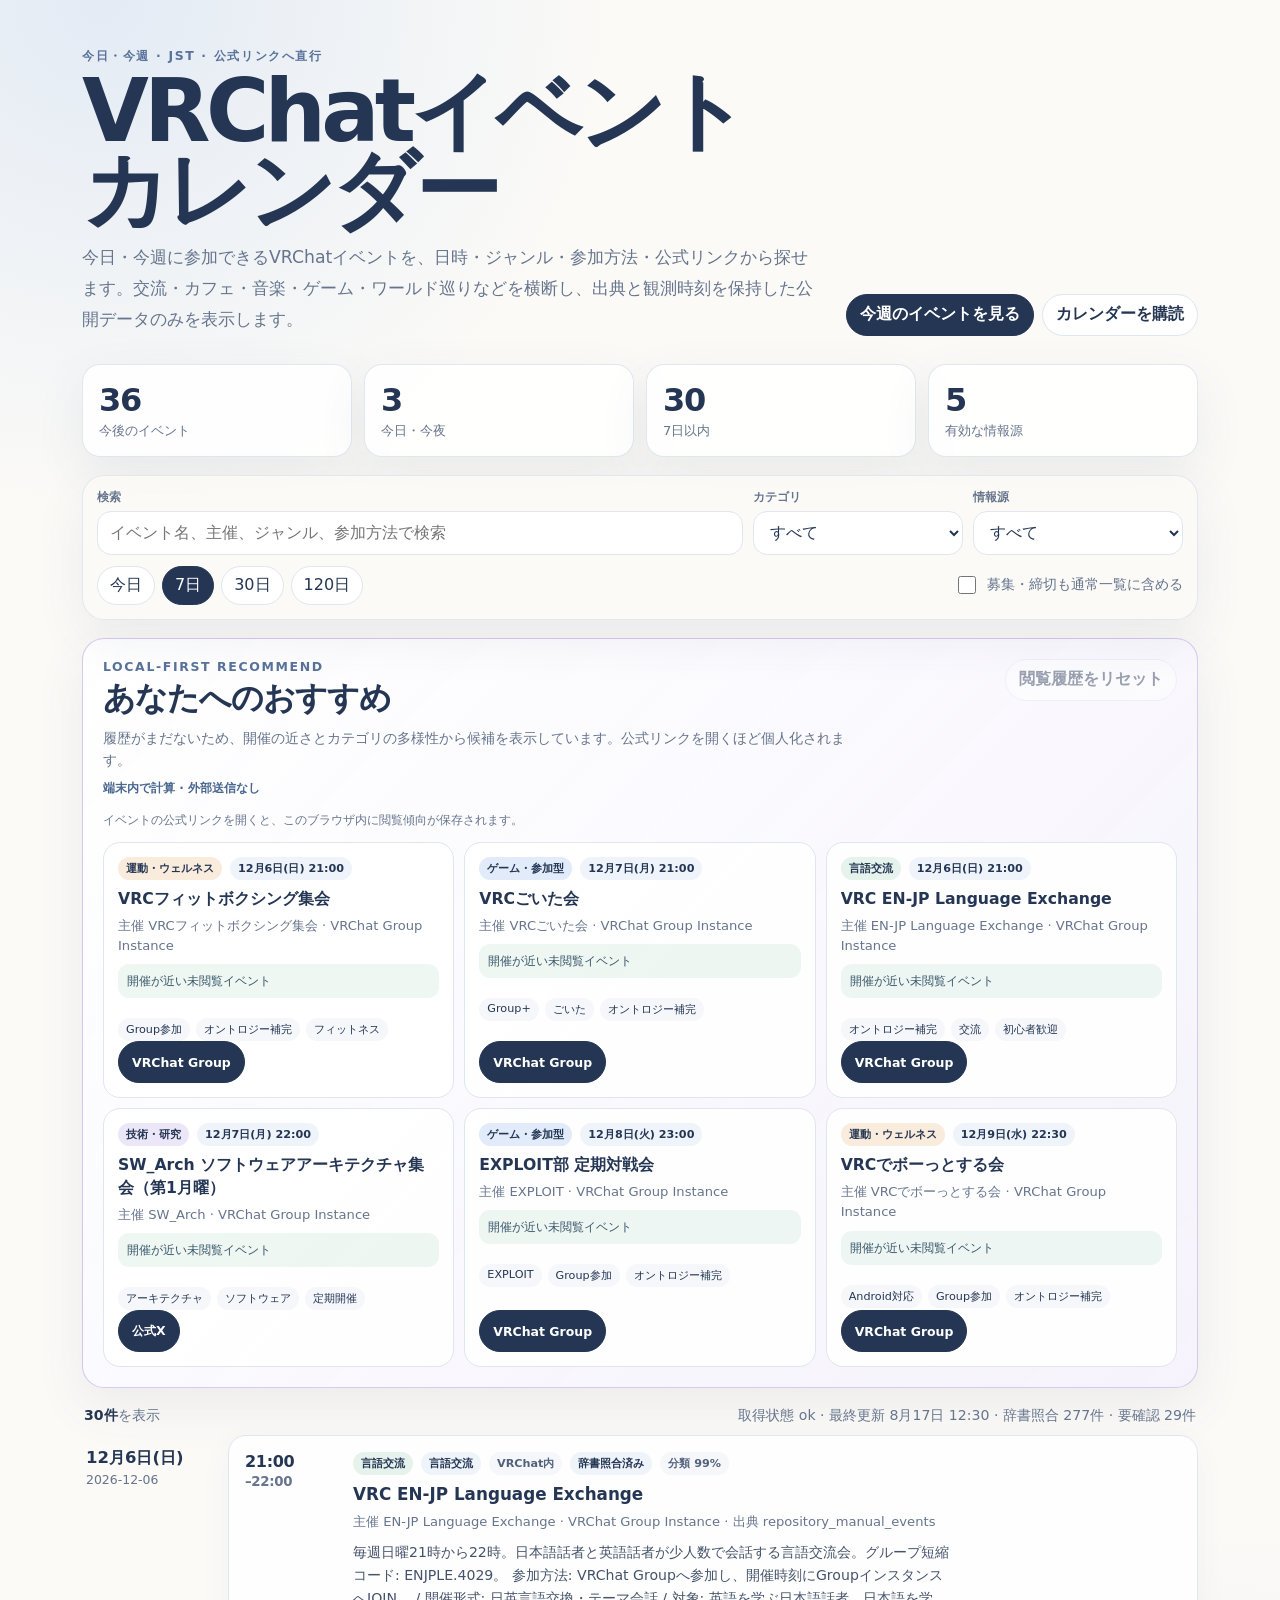
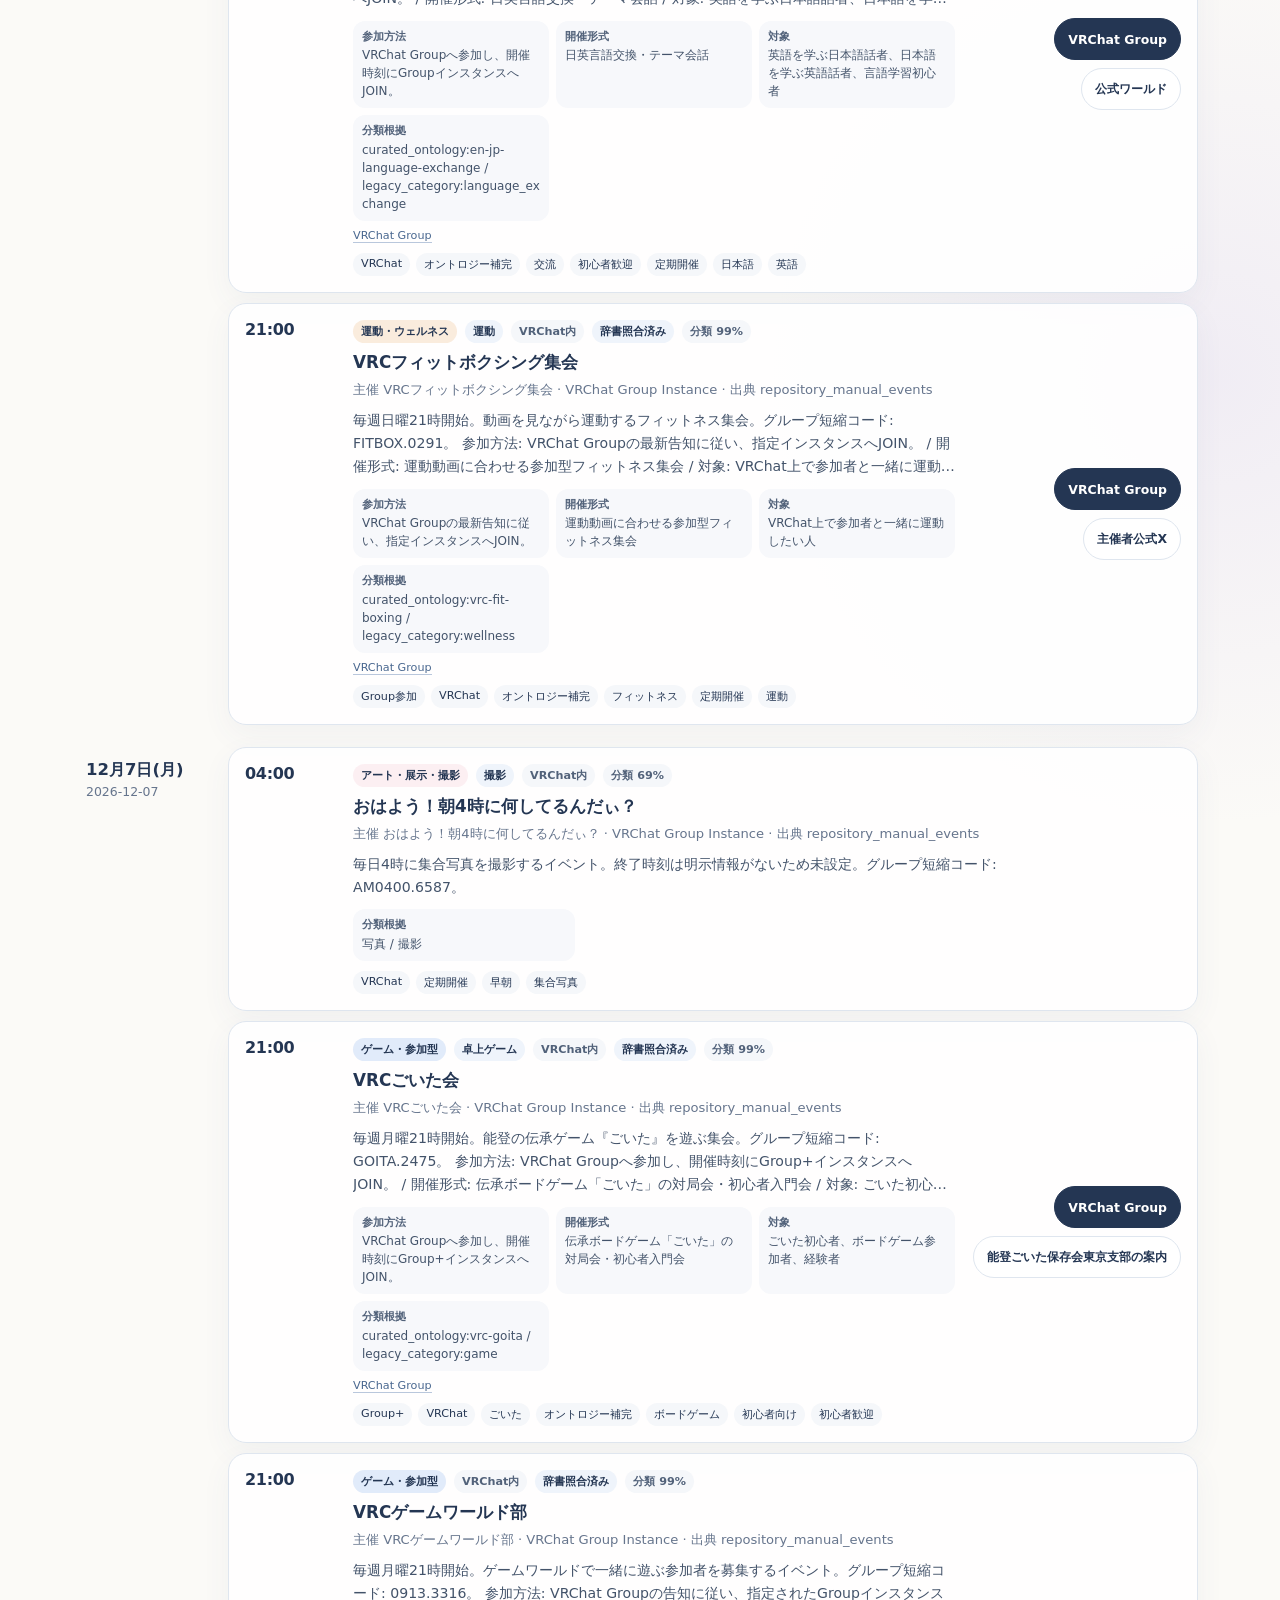
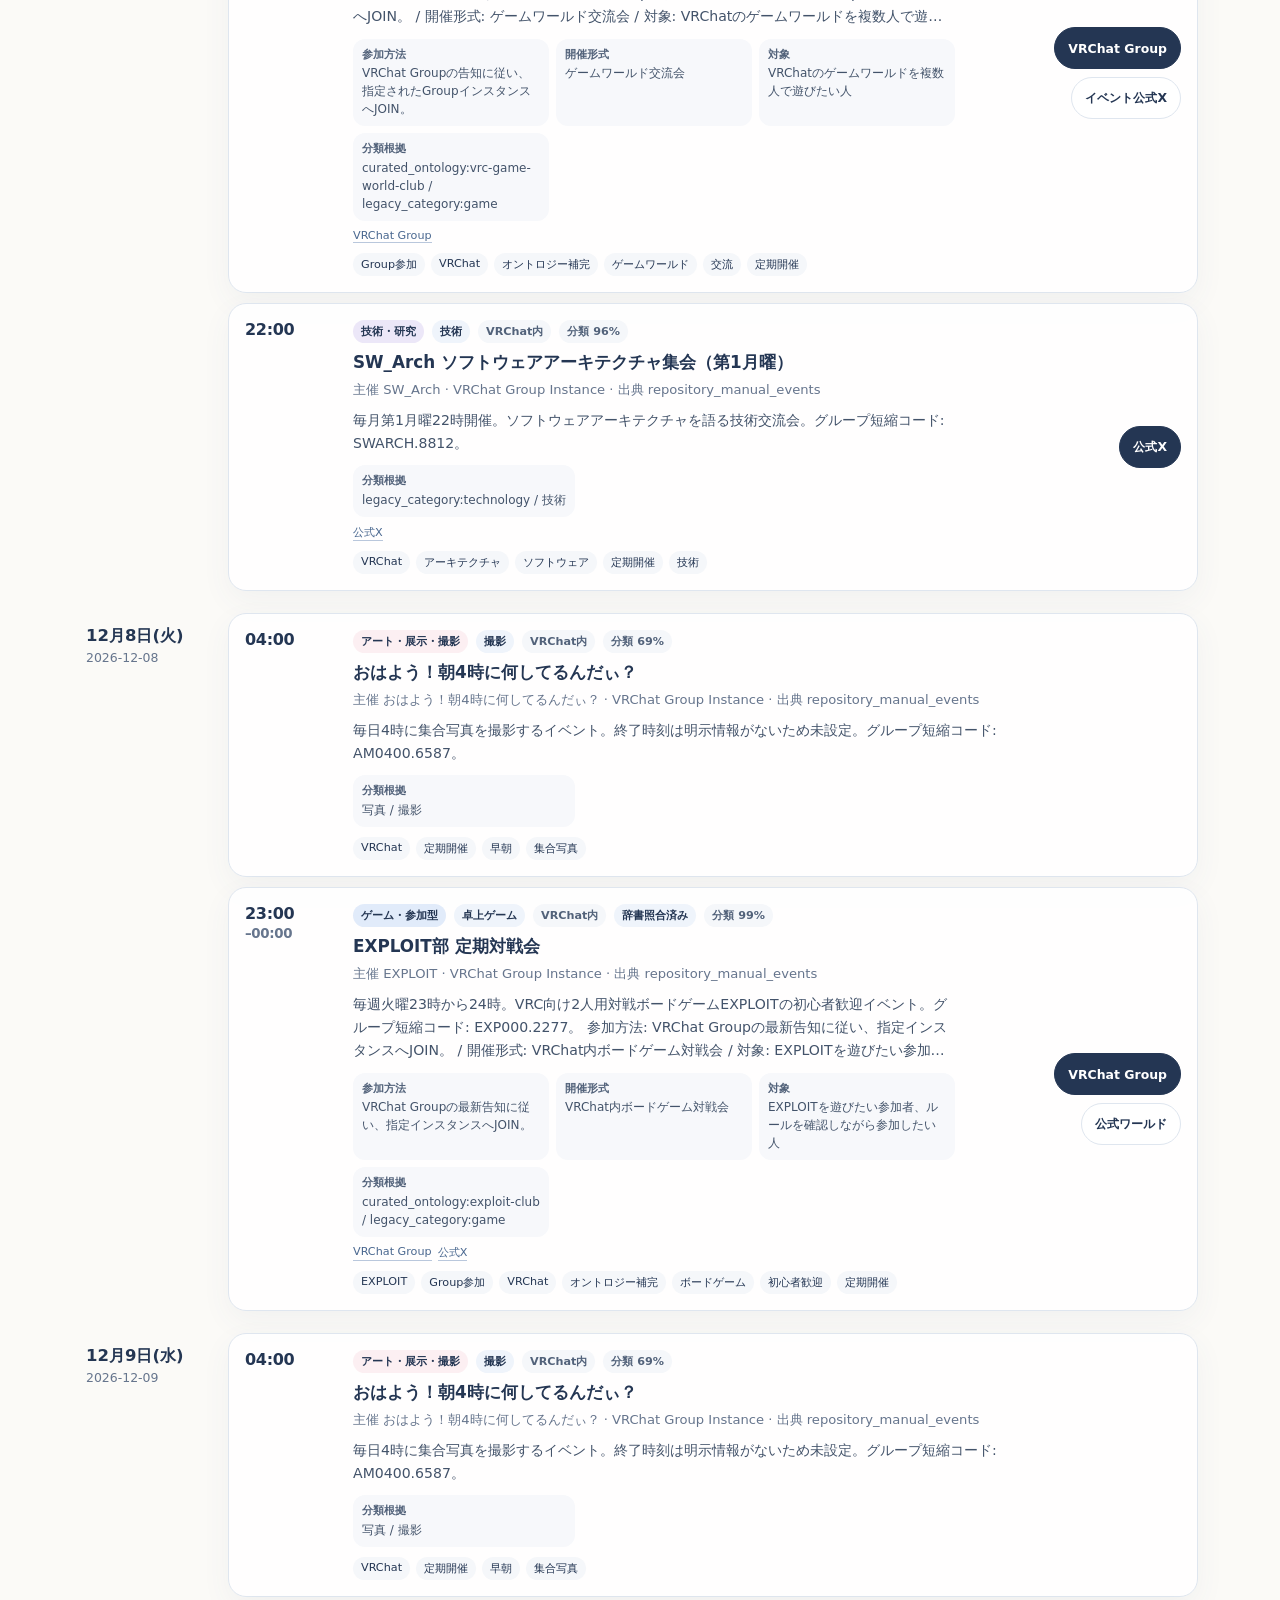
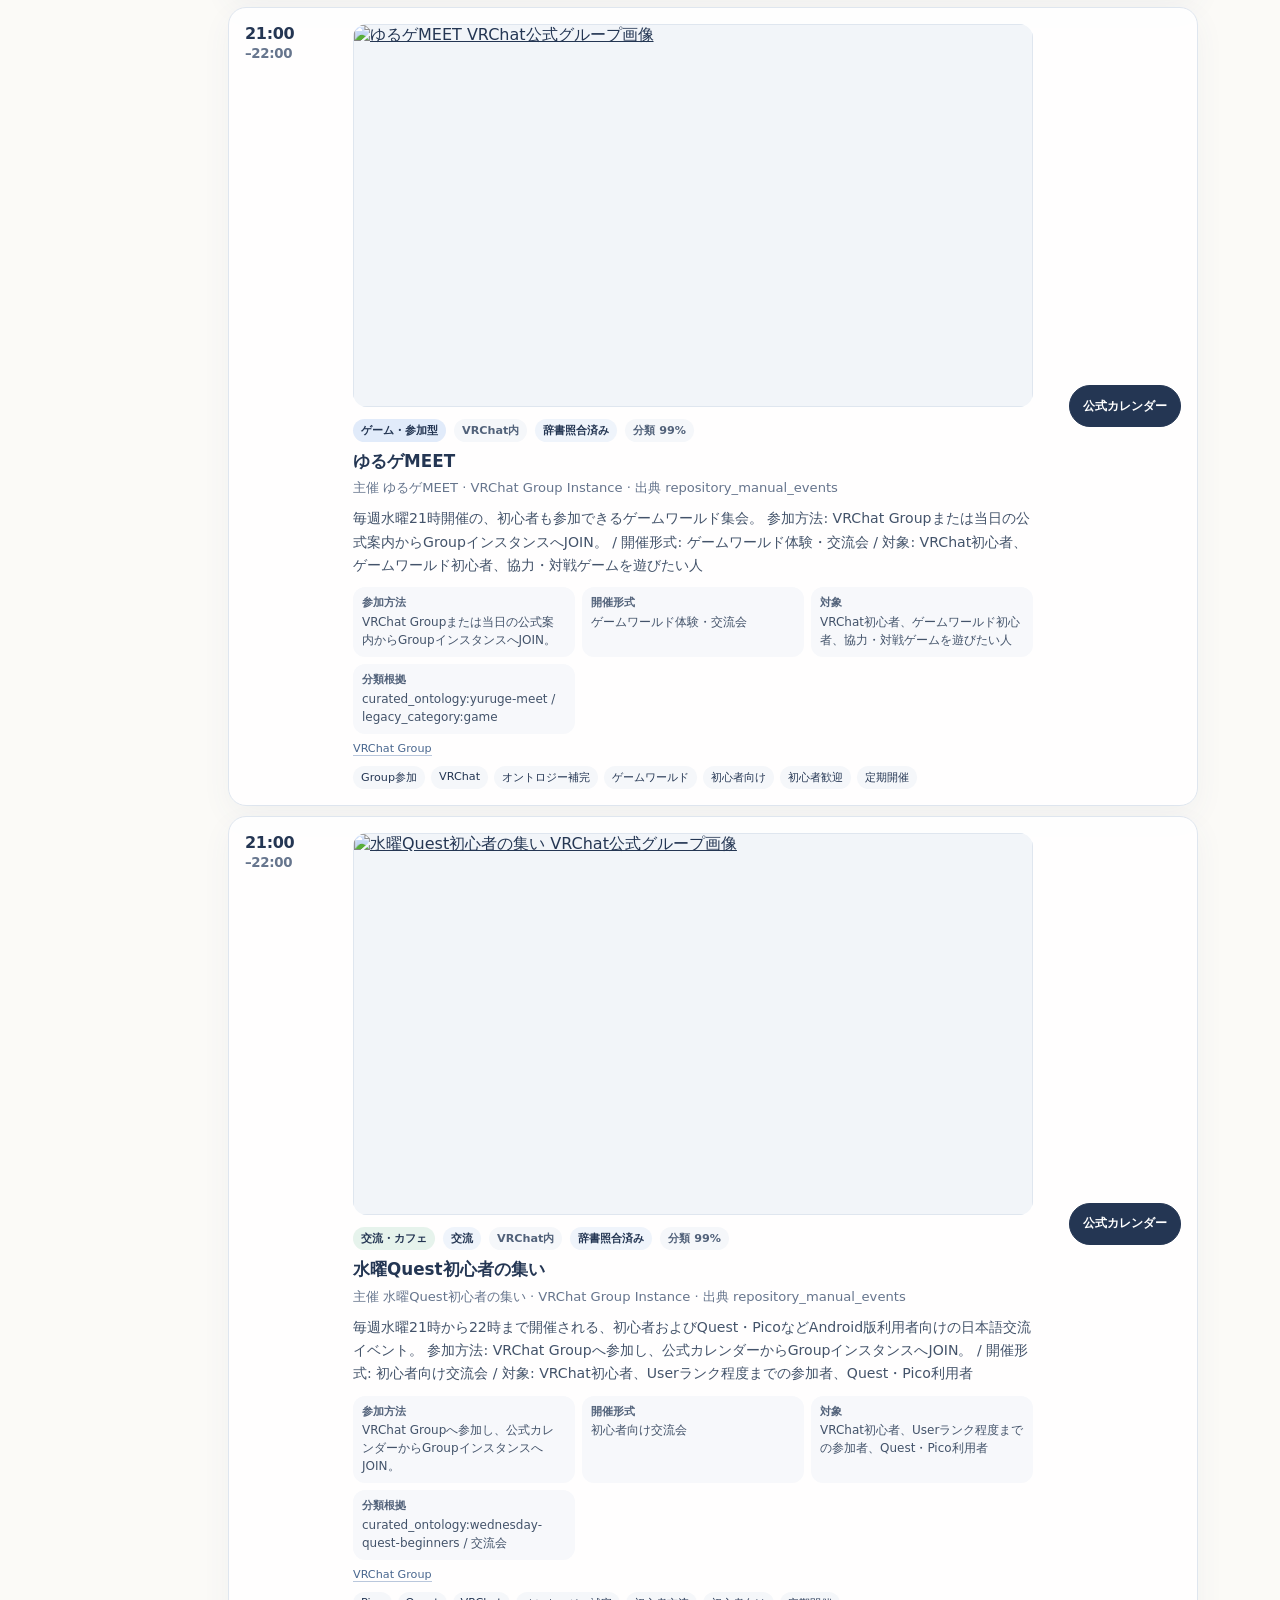
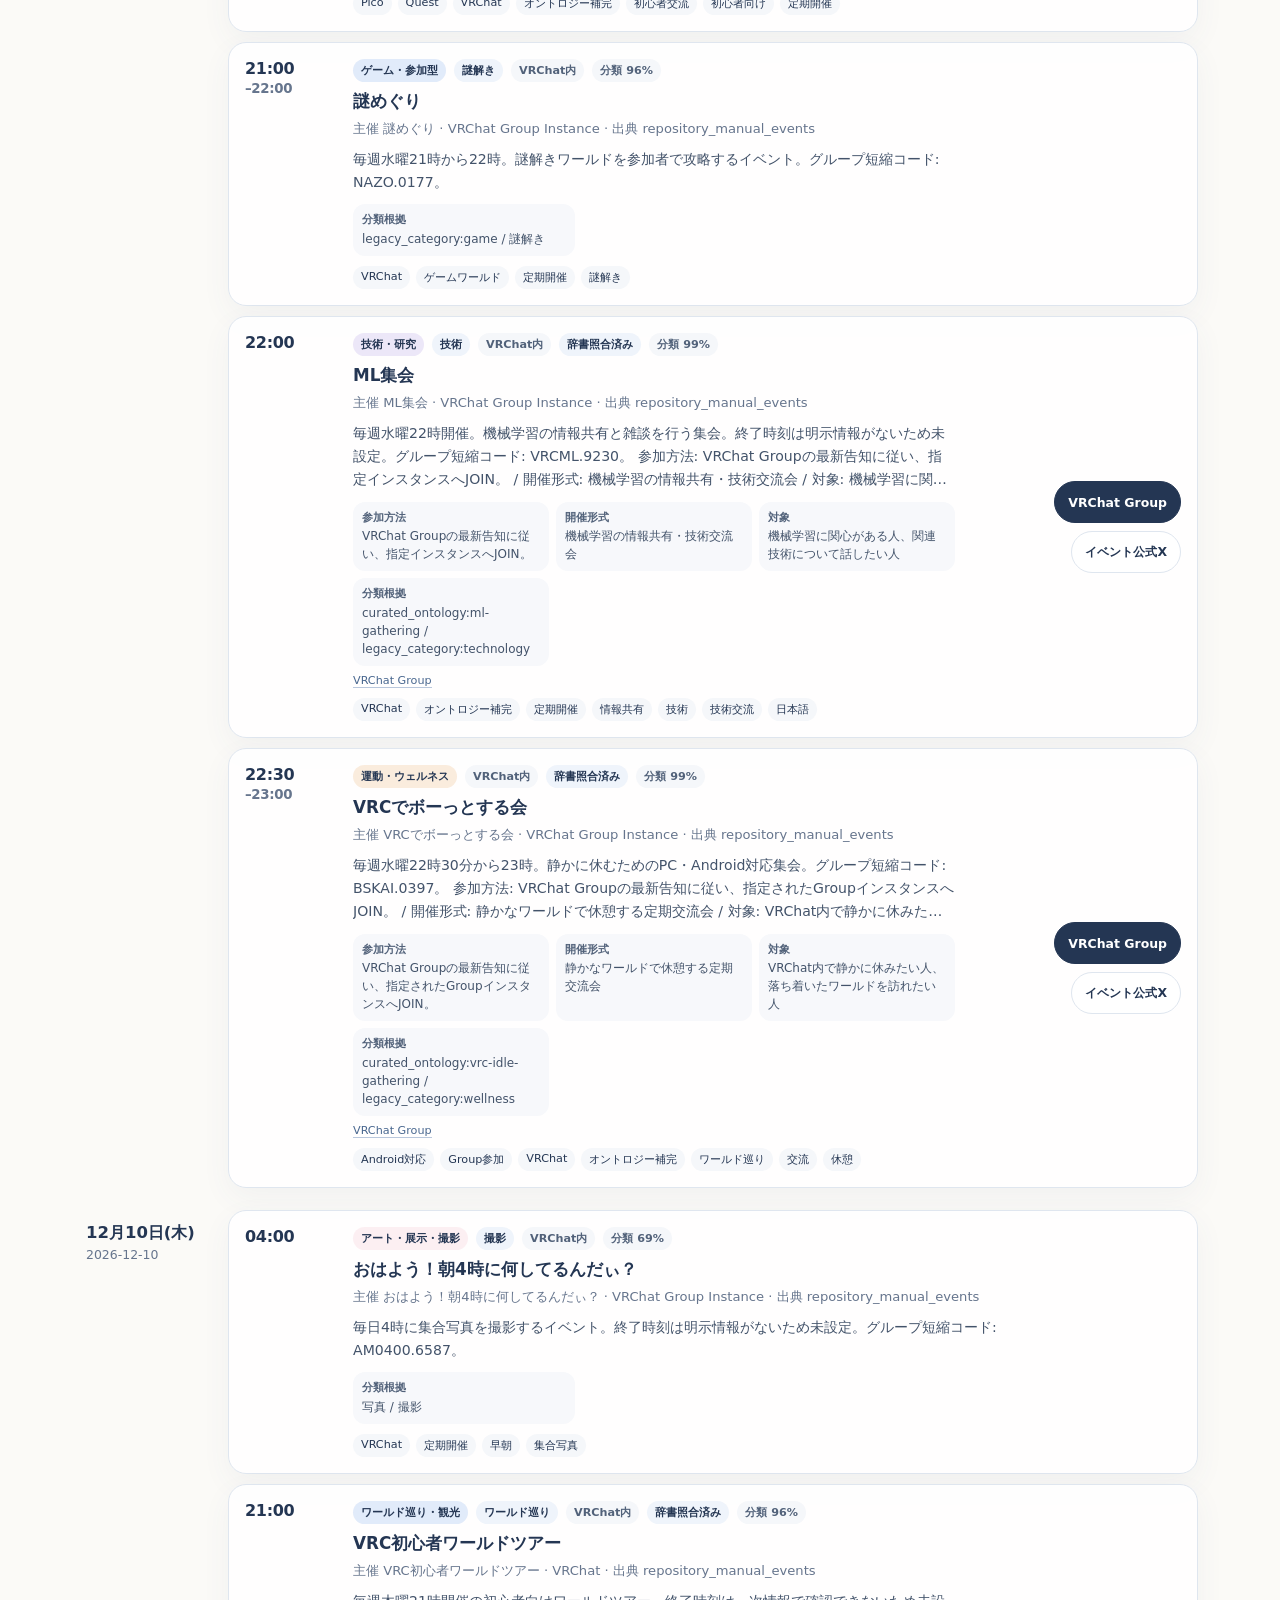
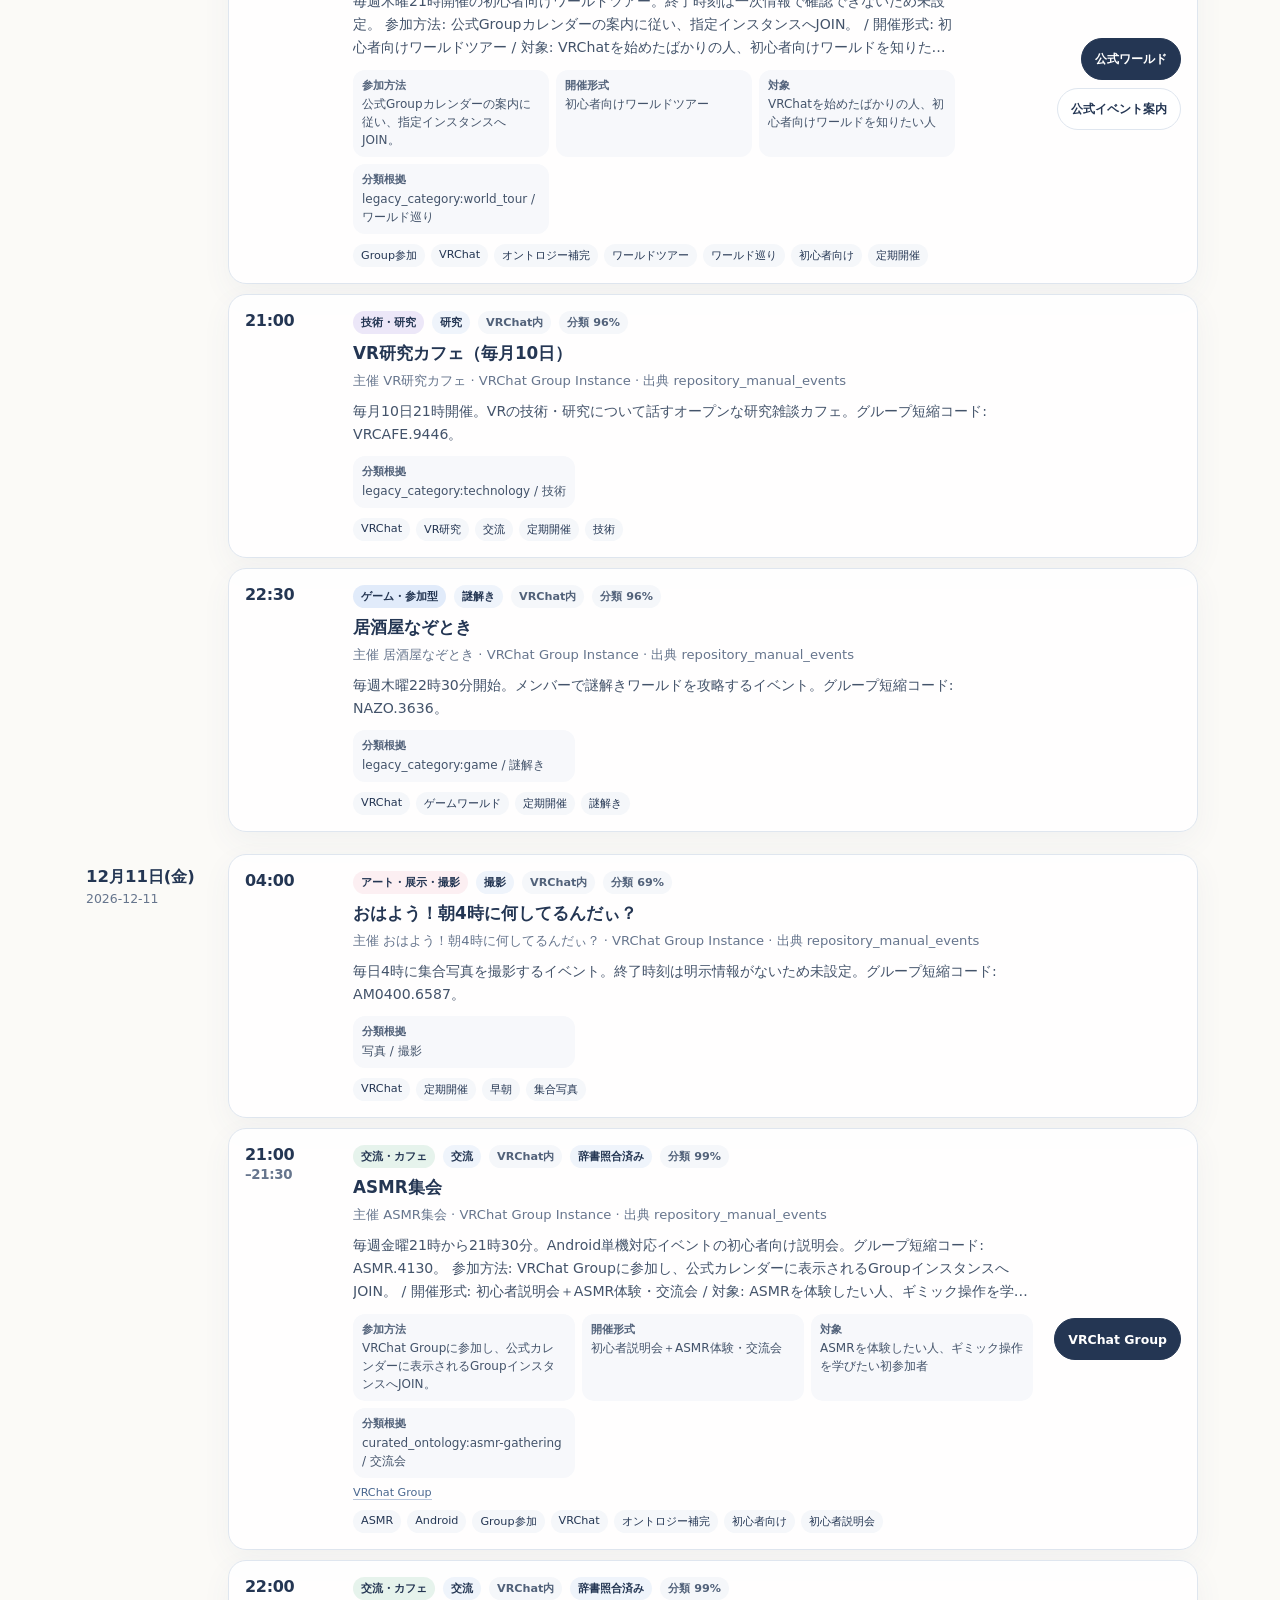
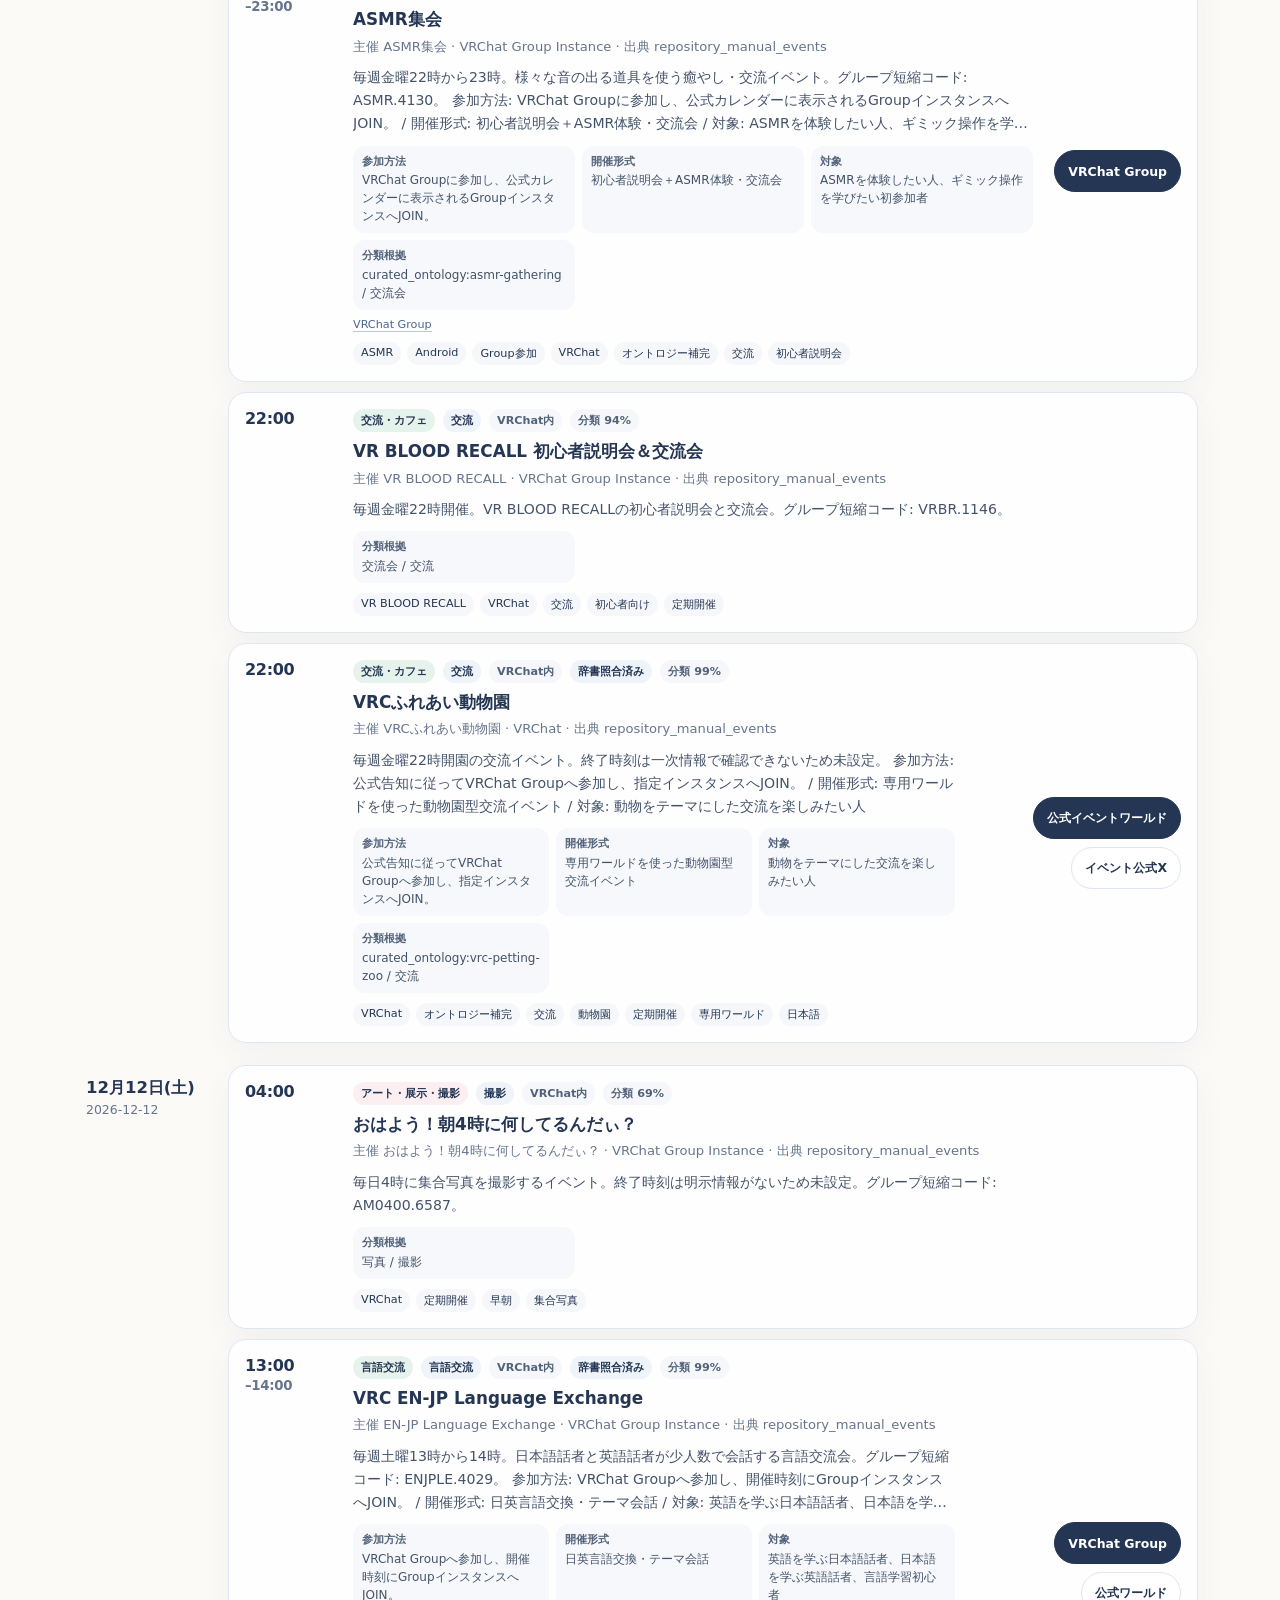
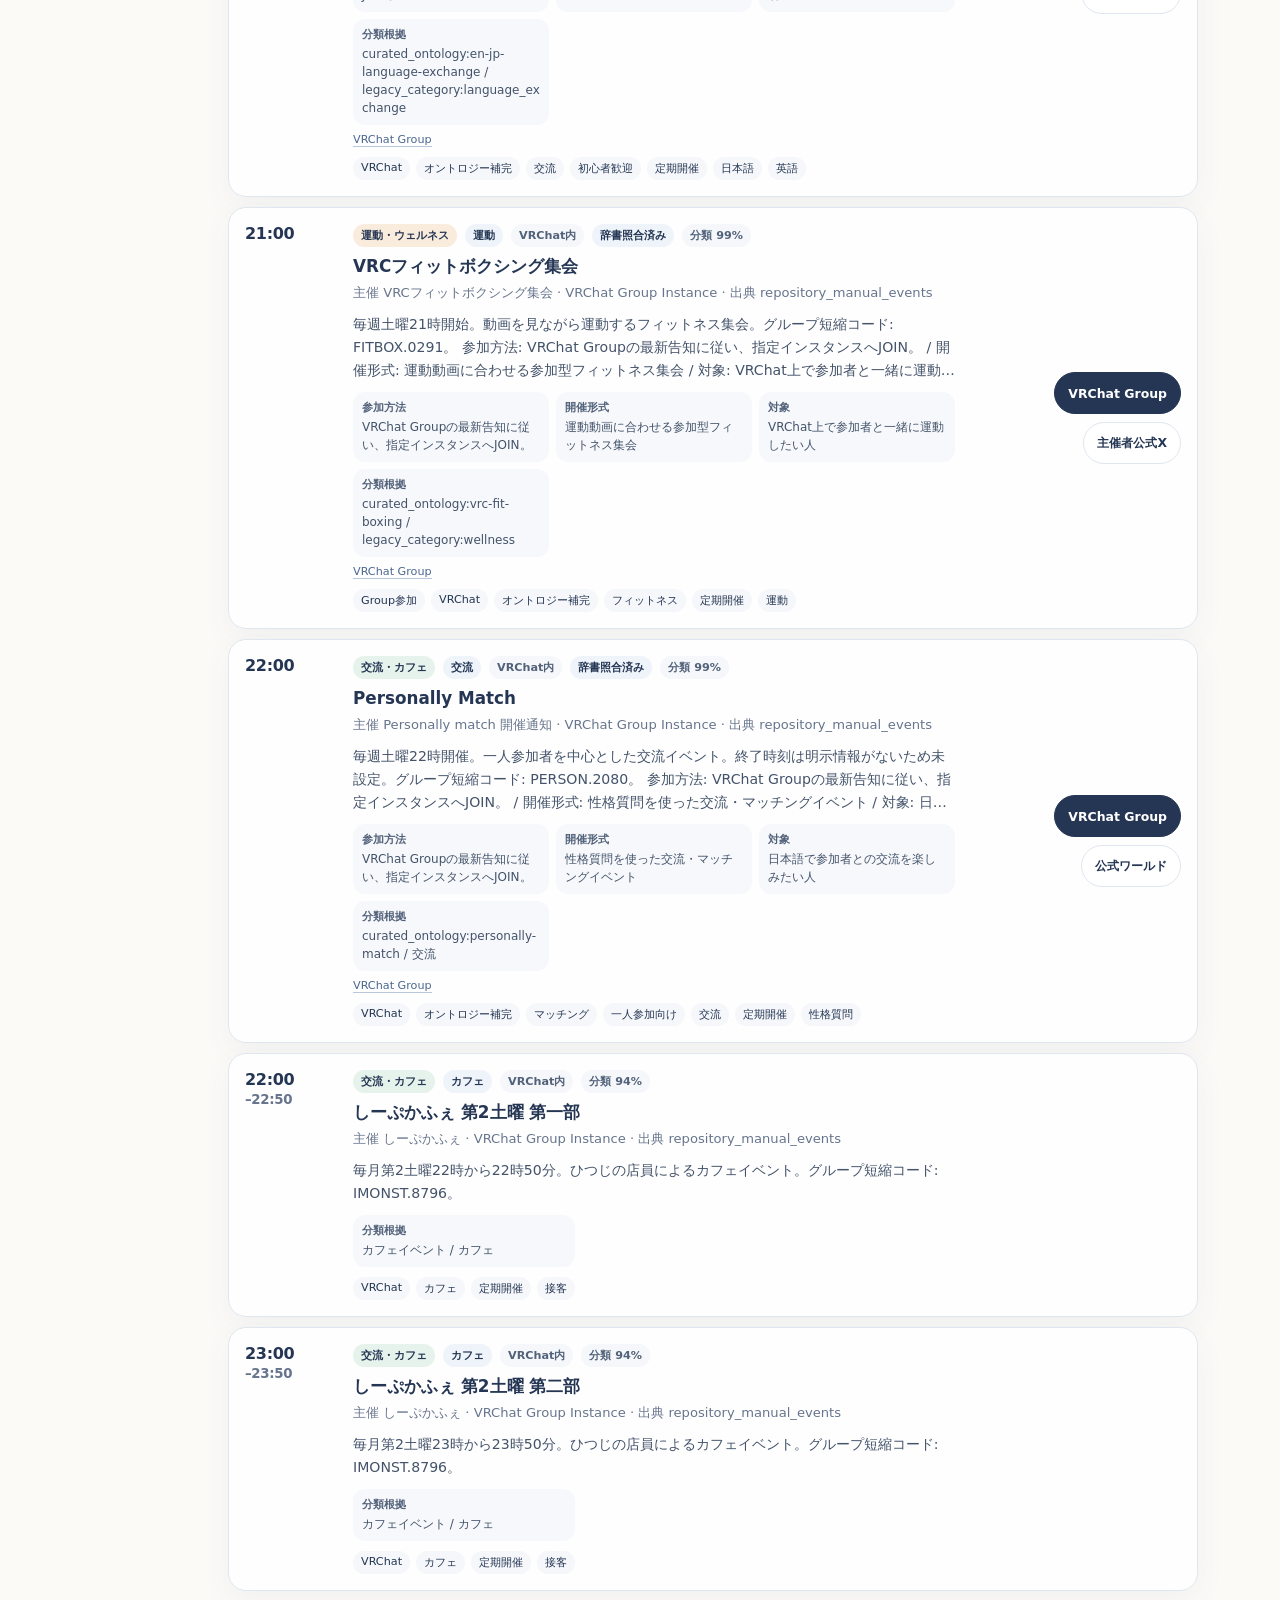
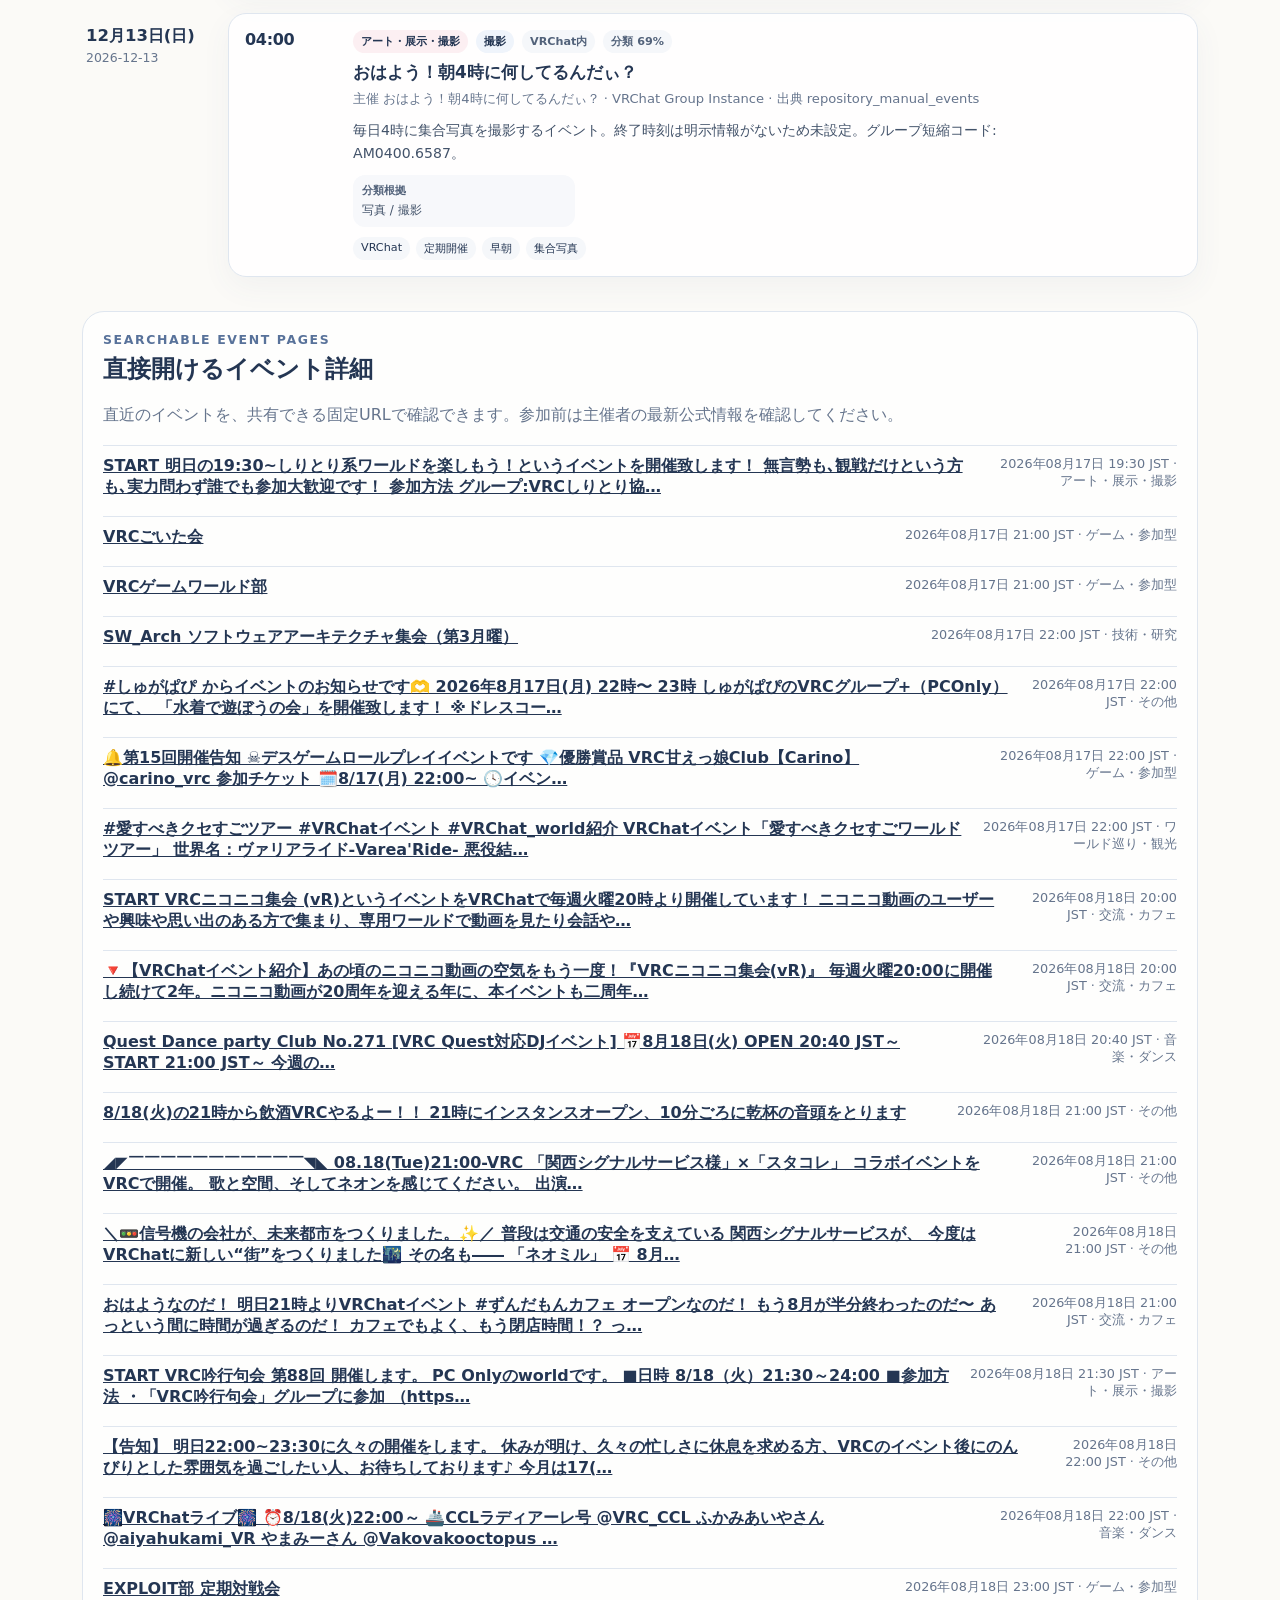
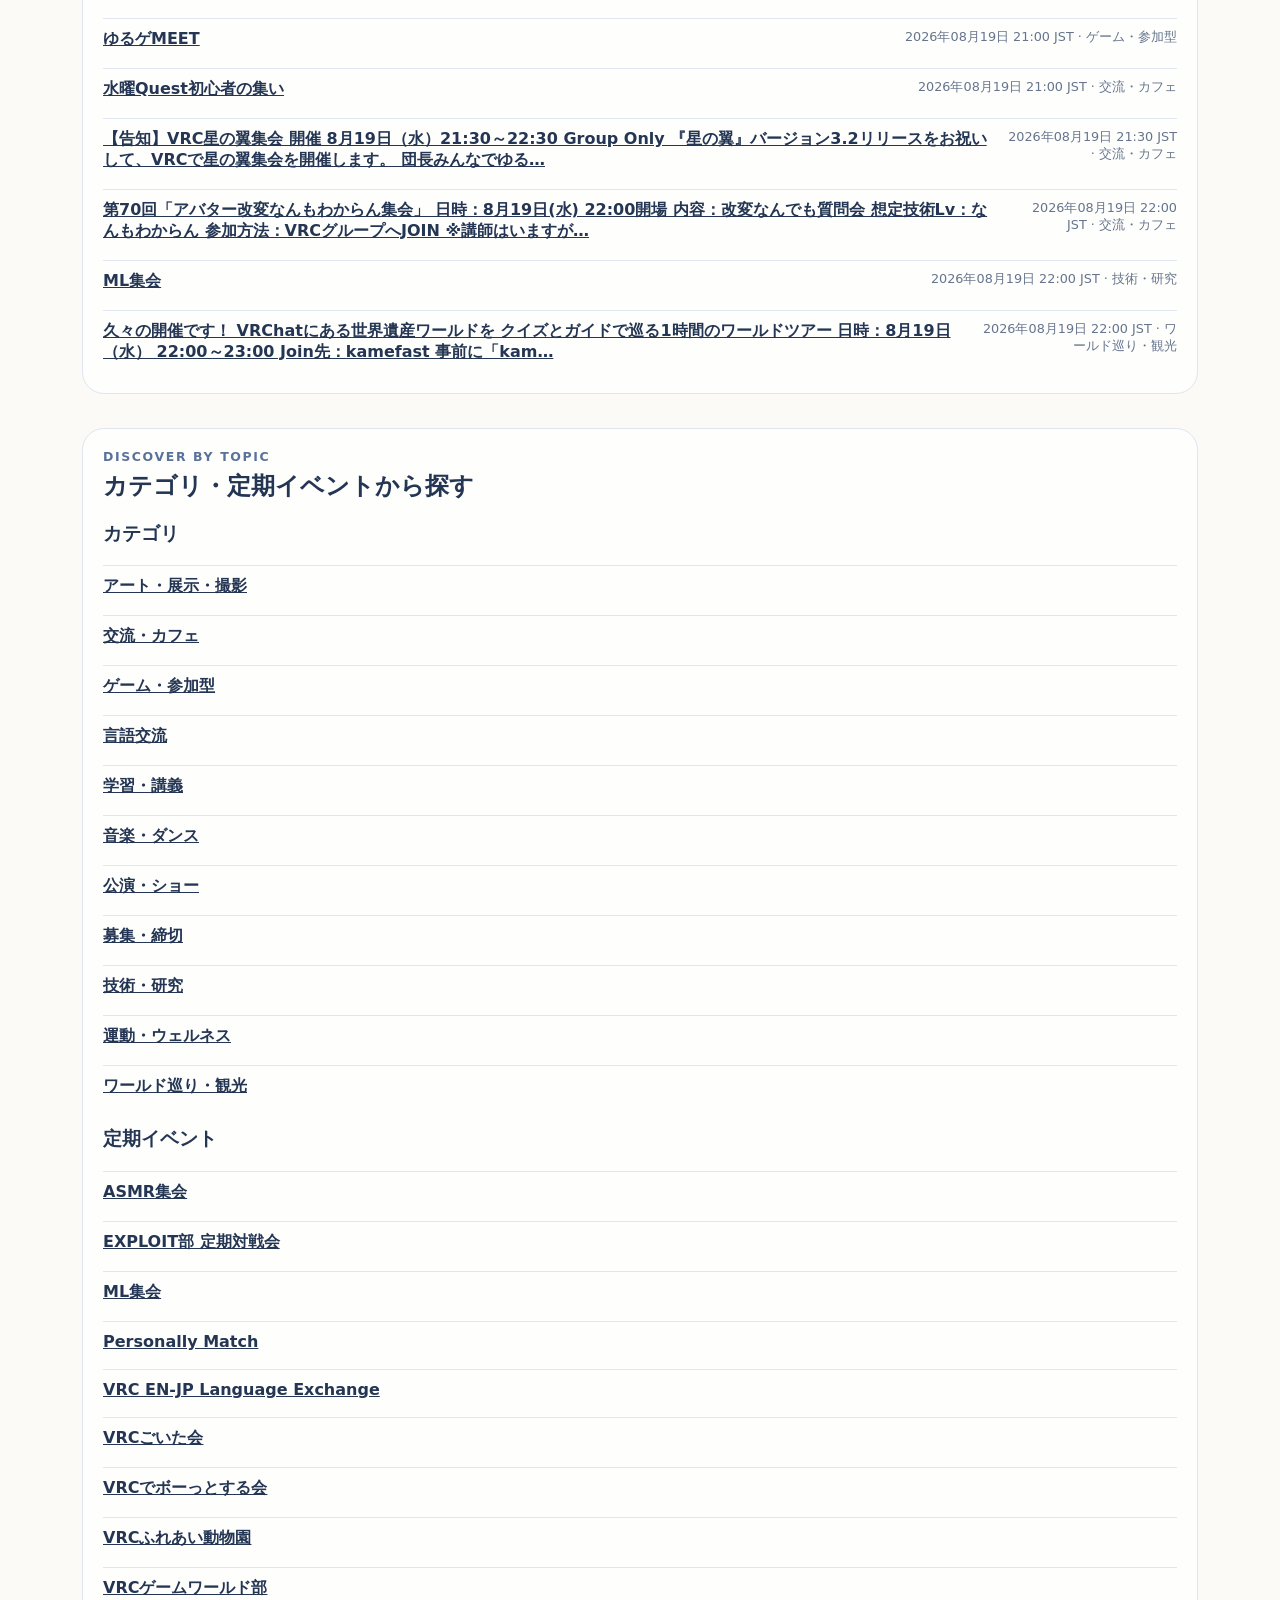
==== commit 973caab1: "chore: sync final canonical compatibility snapshot [skip ci]" ====
--- a/index.html
+++ b/index.html
@@ -6,13 +6,13 @@
 <meta name="description" content="VRChatの公開イベントを実表示データ由来のカテゴリオントロジーで分類し、公式リンクと参加方法付きで探せるカレンダー。端末内の閲覧履歴だけを使うレコメンドに対応。">
 <meta name="app-build" content="2026-08-03-local-history-recommend-v2">
 <meta name="robots" content="index,follow,max-image-preview:large,max-snippet:-1,max-video-preview:-1">
-<link rel="canonical" href="https://kafka2306.github.io/vrc_cast_event_calender/">
+<link rel="canonical" href="https://kafka2306.github.io/cast_event_cal/">
 <meta property="og:type" content="website">
 <meta property="og:locale" content="ja_JP">
 <meta property="og:site_name" content="VRChatイベントカレンダー">
 <meta property="og:title" content="VRChatイベントカレンダー｜今日・今週のイベントを探す">
 <meta property="og:description" content="今日・今週に参加できるVRChatイベントを、日時・ジャンル・参加方法・公式リンクから探せる公開カレンダー。">
-<meta property="og:url" content="https://kafka2306.github.io/vrc_cast_event_calender/">
+<meta property="og:url" content="https://kafka2306.github.io/cast_event_cal/">
 <meta name="twitter:card" content="summary">
 <meta name="twitter:title" content="VRChatイベントカレンダー｜今日・今週のイベントを探す">
 <meta name="twitter:description" content="今日・今週に参加できるVRChatイベントを、日時・ジャンル・参加方法・公式リンクから探せます。">
@@ -43,6 +43,7 @@
   <div id="recommendation-grid" class="recommendation-grid"></div>
 </section>
 <div class="statusbar"><div><strong id="result-count">0件</strong>を表示</div><div id="health">データ読込中</div></div><div id="agenda" class="agenda" aria-live="polite"></div>
+
 <!-- searchable-events:start -->
 <section class="search-entry" aria-labelledby="search-entry-title"><div class="eyebrow">SEARCHABLE EVENT PAGES</div><h2 id="search-entry-title">直接開けるイベント詳細</h2><p>直近のイベントを、共有できる固定URLで確認できます。参加前は主催者の最新公式情報を確認してください。</p><ul><li><a href="events/325910d30f13dddb193c/" data-track="event_detail_open" data-event-id="325910d30f13dddb193c" data-category="art">START 明日の19:30~しりとり系ワールドを楽しもう！というイベントを開催致します！ 無言勢も､観戦だけという方も､実力問わず誰でも参加大歓迎です！ 参加方法 グループ:VRCしりとり協…</a><span>2026年08月17日 19:30 JST · アート・展示・撮影</span></li><li><a href="events/cec86c2a43f112ea1ad5/" data-track="event_detail_open" data-event-id="cec86c2a43f112ea1ad5" data-category="game">VRCごいた会</a><span>2026年08月17日 21:00 JST · ゲーム・参加型</span></li><li><a href="events/d568153633f309ae2821/" data-track="event_detail_open" data-event-id="d568153633f309ae2821" data-category="game">VRCゲームワールド部</a><span>2026年08月17日 21:00 JST · ゲーム・参加型</span></li><li><a href="events/404f760b26ac3aae8a1f/" data-track="event_detail_open" data-event-id="404f760b26ac3aae8a1f" data-category="technology">SW_Arch ソフトウェアアーキテクチャ集会（第3月曜）</a><span>2026年08月17日 22:00 JST · 技術・研究</span></li><li><a href="events/cbfba68a96595f14db5d/" data-track="event_detail_open" data-event-id="cbfba68a96595f14db5d" data-category="other">#しゅがぱぴ からイベントのお知らせです🫶 2026年8月17日(月) 22時〜 23時 しゅがぱぴのVRCグループ+（PCOnly）にて、 「水着で遊ぼうの会」を開催致します！ ※ドレスコー…</a><span>2026年08月17日 22:00 JST · その他</span></li><li><a href="events/f58fe2d3fabb6a9c287a/" data-track="event_detail_open" data-event-id="f58fe2d3fabb6a9c287a" data-category="game">🔔第15回開催告知 ☠️デスゲームロールプレイイベントです 💎優勝賞品 VRC甘えっ娘Club【Carino】 @carino_vrc 参加チケット 🗓️8/17(月) 22:00~ 🕓イベン…</a><span>2026年08月17日 22:00 JST · ゲーム・参加型</span></li><li><a href="events/fbe9374dbd39fe7ab610/" data-track="event_detail_open" data-event-id="fbe9374dbd39fe7ab610" data-category="world_tour">#愛すべきクセすごツアー #VRChatイベント #VRChat_world紹介 VRChatイベント「愛すべきクセすごワールドツアー」 世界名：ヴァリアライド-Varea&#x27;Ride- 悪役結…</a><span>2026年08月17日 22:00 JST · ワールド巡り・観光</span></li><li><a href="events/447ed3c34de08479cc32/" data-track="event_detail_open" data-event-id="447ed3c34de08479cc32" data-category="community">START VRCニコニコ集会 (vR)というイベントをVRChatで毎週火曜20時より開催しています！ ニコニコ動画のユーザーや興味や思い出のある方で集まり、専用ワールドで動画を見たり会話や…</a><span>2026年08月18日 20:00 JST · 交流・カフェ</span></li><li><a href="events/50db74eeae9762b3c775/" data-track="event_detail_open" data-event-id="50db74eeae9762b3c775" data-category="community">🔻【VRChatイベント紹介】あの頃のニコニコ動画の空気をもう一度！『VRCニコニコ集会(vR)』 毎週火曜20:00に開催し続けて2年。ニコニコ動画が20周年を迎える年に、本イベントも二周年…</a><span>2026年08月18日 20:00 JST · 交流・カフェ</span></li><li><a href="events/c9054e1f992e1fb47be3/" data-track="event_detail_open" data-event-id="c9054e1f992e1fb47be3" data-category="music">Quest Dance party Club No.271 [VRC Quest対応DJイベント] 📅8月18日(火) OPEN 20:40 JST～ START 21:00 JST～ 今週の…</a><span>2026年08月18日 20:40 JST · 音楽・ダンス</span></li><li><a href="events/68e54f3d8b22ea0a4d00/" data-track="event_detail_open" data-event-id="68e54f3d8b22ea0a4d00" data-category="other">8/18(火)の21時から飲酒VRCやるよー！！ 21時にインスタンスオープン、10分ごろに乾杯の音頭をとります</a><span>2026年08月18日 21:00 JST · その他</span></li><li><a href="events/b90f04198a288aa319b7/" data-track="event_detail_open" data-event-id="b90f04198a288aa319b7" data-category="other">◢◤￣￣￣￣￣￣￣￣￣￣￣◥◣ 08.18(Tue)21:00-VRC 「関西シグナルサービス様」×「スタコレ」 コラボイベントをVRCで開催。 歌と空間、そしてネオンを感じてください。 出演…</a><span>2026年08月18日 21:00 JST · その他</span></li><li><a href="events/d0d500c5a475f8ce0ec3/" data-track="event_detail_open" data-event-id="d0d500c5a475f8ce0ec3" data-category="other">＼🚥信号機の会社が、未来都市をつくりました。✨／ 普段は交通の安全を支えている 関西シグナルサービスが、 今度はVRChatに新しい“街”をつくりました🌃 その名も―― 「ネオミル」 📅 8月…</a><span>2026年08月18日 21:00 JST · その他</span></li><li><a href="events/e6d7b86671a378681d6b/" data-track="event_detail_open" data-event-id="e6d7b86671a378681d6b" data-category="community">おはようなのだ！ 明日21時よりVRChatイベント #ずんだもんカフェ オープンなのだ！ もう8月が半分終わったのだ〜 あっという間に時間が過ぎるのだ！ カフェでもよく、もう閉店時間！？ っ…</a><span>2026年08月18日 21:00 JST · 交流・カフェ</span></li><li><a href="events/ad5e673564a34d4a878f/" data-track="event_detail_open" data-event-id="ad5e673564a34d4a878f" data-category="art">START VRC吟行句会 第88回 開催します。 PC Onlyのworldです。 ■日時 8/18（火）21:30～24:00 ■参加方法 ・「VRC吟行句会」グループに参加 （https…</a><span>2026年08月18日 21:30 JST · アート・展示・撮影</span></li><li><a href="events/0d61f7d7dc9479d48fa1/" data-track="event_detail_open" data-event-id="0d61f7d7dc9479d48fa1" data-category="other">【告知】 明日22:00~23:30に久々の開催をします。 休みが明け、久々の忙しさに休息を求める方、VRCのイベント後にのんびりとした雰囲気を過ごしたい人、お待ちしております♪ 今月は17(…</a><span>2026年08月18日 22:00 JST · その他</span></li><li><a href="events/f16dcab0e0ee503a47ae/" data-track="event_detail_open" data-event-id="f16dcab0e0ee503a47ae" data-category="music">🎆VRChatライブ🎆 ⏰8/18(火)22:00～ 🚢CCLラディアーレ号 @VRC_CCL ふかみあいやさん @aiyahukami_VR やまみーさん @Vakovakooctopus …</a><span>2026年08月18日 22:00 JST · 音楽・ダンス</span></li><li><a href="events/e9d2836bd4aae179d4e2/" data-track="event_detail_open" data-event-id="e9d2836bd4aae179d4e2" data-category="game">EXPLOIT部 定期対戦会</a><span>2026年08月18日 23:00 JST · ゲーム・参加型</span></li><li><a href="events/16dda9f426a88a34983d/" data-track="event_detail_open" data-event-id="16dda9f426a88a34983d" data-category="game">ゆるゲMEET</a><span>2026年08月19日 21:00 JST · ゲーム・参加型</span></li><li><a href="events/cc1f3c1e1676a0dfa509/" data-track="event_detail_open" data-event-id="cc1f3c1e1676a0dfa509" data-category="community">水曜Quest初心者の集い</a><span>2026年08月19日 21:00 JST · 交流・カフェ</span></li><li><a href="events/d49b5ac65eb51f46baa7/" data-track="event_detail_open" data-event-id="d49b5ac65eb51f46baa7" data-category="community">【告知】VRC星の翼集会 開催 8月19日（水）21:30～22:30 Group Only 『星の翼』バージョン3.2リリースをお祝いして、VRCで星の翼集会を開催します。 団長みんなでゆる…</a><span>2026年08月19日 21:30 JST · 交流・カフェ</span></li><li><a href="events/350fafd5c8e156e1015f/" data-track="event_detail_open" data-event-id="350fafd5c8e156e1015f" data-category="community">第70回「アバター改変なんもわからん集会」 日時：8月19日(水) 22:00開場 内容：改変なんでも質問会 想定技術Lv：なんもわからん 参加方法：VRCグループへJOIN ※講師はいますが…</a><span>2026年08月19日 22:00 JST · 交流・カフェ</span></li><li><a href="events/808892671d038210d4fa/" data-track="event_detail_open" data-event-id="808892671d038210d4fa" data-category="technology">ML集会</a><span>2026年08月19日 22:00 JST · 技術・研究</span></li><li><a href="events/a865888c3846c7309132/" data-track="event_detail_open" data-event-id="a865888c3846c7309132" data-category="world_tour">久々の開催です！ VRChatにある世界遺産ワールドを クイズとガイドで巡る1時間のワールドツアー 日時：8月19日（水） 22:00～23:00 Join先：kamefast 事前に「kam…</a><span>2026年08月19日 22:00 JST · ワールド巡り・観光</span></li></ul></section>
 <!-- searchable-events:end -->
